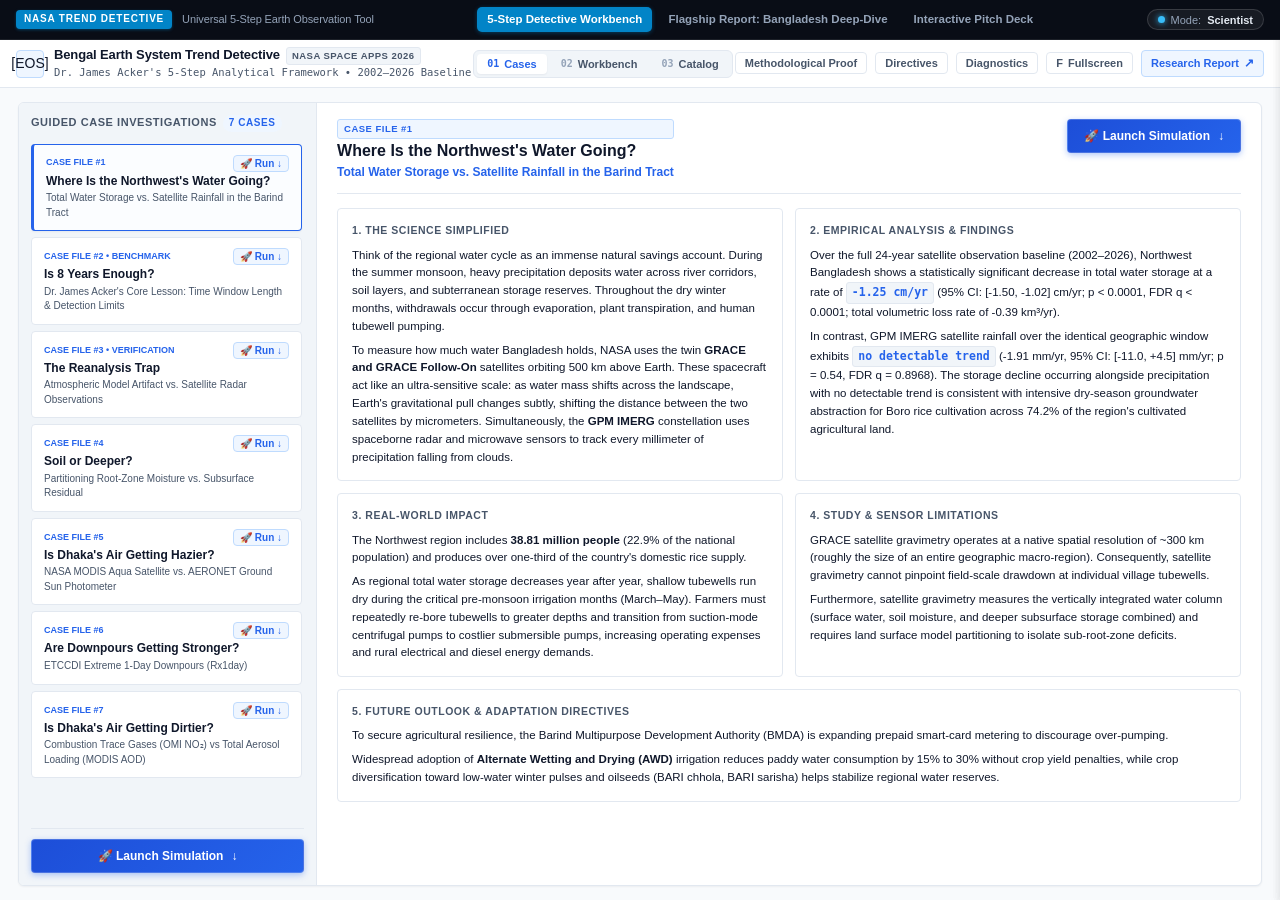
==== index.html @ 51c504e7 "feat(ui): smooth GSAP power3 scroll on Launch Simulation tap with tactile button feedback" ====
<!DOCTYPE html>
<html lang="en">
<head>
  <meta charset="UTF-8">
  <meta name="viewport" content="width=device-width, initial-scale=1.0">
  <title>Bengal Earth System Trend Detective — NASA Space Apps Challenge 2026</title>
  <meta name="description" content="Scientific desktop analytical deck and 5-step trend detection workbench analyzing 24 years of NASA Earth observations across Bangladesh.">

  <!-- Local Vendored Libraries (100% Offline Ready) -->
  <script src="assets/vendor/chart.umd.min.js"></script>
  <script src="assets/vendor/gsap.min.js"></script>
  <script src="assets/vendor/ScrollToPlugin.min.js"></script>

  <!-- Application Stylesheets -->
  <link rel="stylesheet" href="assets/css/top_nav.css">
  <link rel="stylesheet" href="assets/css/app.css">
</head>
<body class="workbench-page">

  <!-- Shared Universal Top Navigation -->
  <header class="top-nav">
    <div class="top-nav-brand">
      <span class="top-nav-badge" data-i18n="nav.brand">NASA TREND DETECTIVE</span>
      <span class="top-nav-title" data-i18n="nav.title">Universal 5-Step Earth Observation Tool</span>
    </div>
    <nav class="top-nav-links" id="main-top-nav">
      <a href="index.html" class="top-nav-link" data-page="index.html" data-i18n="nav.workbench">
        <svg width="14" height="14" viewBox="0 0 24 24" fill="none" stroke="currentColor" stroke-width="2" stroke-linecap="round" stroke-linejoin="round" aria-hidden="true"><circle cx="12" cy="12" r="10"></circle><polygon points="16.24 7.76 14.12 14.12 7.76 16.24 9.88 9.88 16.24 7.76"></polygon></svg>
        <span>5-Step Detective Workbench</span>
      </a>
      <a href="report.html" class="top-nav-link" data-page="report.html" data-i18n="nav.report">
        <svg width="14" height="14" viewBox="0 0 24 24" fill="none" stroke="currentColor" stroke-width="2" stroke-linecap="round" stroke-linejoin="round" aria-hidden="true"><path d="M14 2H6a2 2 0 0 0-2 2v16a2 2 0 0 0 2 2h12a2 2 0 0 0 2-2V8z"></path><polyline points="14 2 14 8 20 8"></polyline><line x1="16" y1="13" x2="8" y2="13"></line><line x1="16" y1="17" x2="8" y2="17"></line></svg>
        <span>Flagship Report: Bangladesh Deep-Dive</span>
      </a>
      <a href="demo.html" class="top-nav-link" data-page="demo.html" data-i18n="nav.demo">
        <svg width="14" height="14" viewBox="0 0 24 24" fill="none" stroke="currentColor" stroke-width="2" stroke-linecap="round" stroke-linejoin="round" aria-hidden="true"><rect x="2" y="3" width="20" height="14" rx="2" ry="2"></rect><line x1="8" y1="21" x2="16" y2="21"></line><line x1="12" y1="17" x2="12" y2="21"></line></svg>
        <span>Interactive Pitch Deck</span>
      </a>
    </nav>
    <div class="top-nav-controls">
      <div class="nav-toggle-group">
        <button class="nav-toggle-btn nav-mode-pill" id="nav-mode-toggle" title="Toggle Plain-Language Student / Scientific Diagnostics Mode">
          <span class="mode-status-dot"></span>
          <span class="mode-muted">Mode:</span>
          <strong id="nav-mode-label">Scientist</strong>
        </button>
      </div>
    </div>
  </header>

  <!-- Fixed Top Swiss Command Header (48px) -->
  <header class="swiss-header">
    <div class="brand-cell">
      <div class="brand-badge">[EOS]</div>
      <div class="brand-title-wrap">
        <div class="brand-title">
          Bengal Earth System Trend Detective
          <span class="hack-tag">NASA Space Apps 2026</span>
        </div>
        <div class="brand-sub">Dr. James Acker's 5-Step Analytical Framework • 2002–2026 Baseline</div>
      </div>
    </div>

    <!-- Navigation Deck Jump Pills -->
    <nav class="deck-nav-pills" id="deck-nav">
      <button class="deck-nav-btn active" data-target="sec-cases">
        <span class="num">01</span> Cases
      </button>
      <button class="deck-nav-btn" data-target="sec-workbench">
        <span class="num">02</span> Workbench
      </button>
      <button class="deck-nav-btn" data-target="sec-catalog">
        <span class="num">03</span> Catalog
      </button>
    </nav>

    <!-- Header Actions -->
    <div class="header-actions">
      <button class="header-btn" id="btn-header-evidence" title="Open Methodological Evidence & In-Depth Proof Drawer" data-i18n="btn.open_evidence">
        <svg width="13" height="13" viewBox="0 0 24 24" fill="none" stroke="currentColor" stroke-width="2" stroke-linecap="round" stroke-linejoin="round" aria-hidden="true"><path d="M12 22s8-4 8-10V5l-8-3-8 3v7c0 6 8 10 8 10z"></path><polyline points="9 12 11 14 15 10"></polyline></svg>
        <span>Methodological Proof</span>
      </button>
      <button class="header-btn" id="btn-header-directives" title="Open Stakeholder Action Directives Drawer" data-i18n="btn.open_directives">
        <svg width="13" height="13" viewBox="0 0 24 24" fill="none" stroke="currentColor" stroke-width="2" stroke-linecap="round" stroke-linejoin="round" aria-hidden="true"><path d="M16 4h2a2 2 0 0 1 2 2v14a2 2 0 0 1-2 2H6a2 2 0 0 1-2-2V6a2 2 0 0 1 2-2h2"></path><rect x="8" y="2" width="8" height="4" rx="1" ry="1"></rect><path d="M9 14l2 2 4-4"></path></svg>
        <span>Directives</span>
      </button>
      <button class="header-btn" id="btn-header-diagnostics" data-mode="scientist" title="Open Statistical Rigor Diagnostics Drawer" data-i18n="btn.open_diagnostics">
        <svg width="13" height="13" viewBox="0 0 24 24" fill="none" stroke="currentColor" stroke-width="2" stroke-linecap="round" stroke-linejoin="round" aria-hidden="true"><polyline points="22 12 18 12 15 21 9 3 6 12 2 12"></polyline></svg>
        <span>Diagnostics</span>
      </button>
      <button class="header-btn" id="btn-fullscreen-header" title="Toggle Simulation Fullscreen (Key: F)">
        <span class="mono-kbd">F</span>
        <span>Fullscreen</span>
      </button>
      <a href="report.html" class="header-btn report-btn" title="View comprehensive 24-year hydroclimatic research report">
        <span>Research Report</span>
        <span style="font-size:12px;">↗</span>
      </a>
    </div>
  </header>

  <!-- Deck Snap Viewport Container (100vh Sections) -->
  <main class="deck-container" id="deck-viewport">

    <!-- ====================================================================
         Section 01: Guided Case Investigations (100vh)
         ==================================================================== -->
    <section class="deck-section" id="sec-cases">
      <div class="dossier-explorer-shell">

        <!-- Left 26% Vertical Tab Rail -->
        <aside class="dossier-rail">
          <div class="dossier-rail-header">
            <span>Guided Case Investigations</span>
            <span class="badge-count" style="background:var(--accent-blue-wash);color:var(--accent-blue);padding:1px 6px;border-radius:10px;font-size:10px;">7 Cases</span>
          </div>

          <div id="dossier-tabs-list" style="display:flex;flex-direction:column;gap:6px;overflow-y:auto;flex:1;min-height:0;padding-right:2px;">
            <!-- Injected via cases.js / app.js -->
          </div>

          <div class="dossier-rail-action">
            <button class="load-workbench-btn" id="dossier-load-btn" title="Launch simulation in interactive workbench">
              <span>🚀 Launch Simulation</span>
              <span class="btn-arrow">&darr;</span>
            </button>
          </div>
        </aside>

        <!-- Right 74% Animated Swiss Bento Grid -->
        <div class="dossier-content-area" id="dossier-content-area">
          <div class="dossier-header-bar">
            <div>
              <div class="case-badge" id="dossier-badge">Case File #1</div>
              <h2 class="dossier-active-title" id="dossier-title">Where Is the Northwest's Water Going?</h2>
              <div class="dossier-active-tagline" id="dossier-tagline">Total Water Storage vs. Satellite Rainfall in the Barind Tract</div>
            </div>
            <div class="dossier-header-actions" style="display:flex;gap:8px;align-items:center;">
              <button class="load-workbench-btn" id="dossier-header-launch-btn" title="Launch simulation in interactive workbench">
                <span>🚀 Launch Simulation</span>
                <span class="btn-arrow">&darr;</span>
              </button>
            </div>
          </div>

          <div class="dossier-bento-grid" id="dossier-bento-grid">
            <!-- 1. Science Simplified -->
            <div class="bento-block" id="dossier-block-science">
              <div class="bento-block-title">1. The Science Simplified</div>
              <div class="bento-block-body" id="dossier-body-science"></div>
            </div>

            <!-- 2. Empirical Findings -->
            <div class="bento-block" id="dossier-block-findings">
              <div class="bento-block-title">2. Empirical Analysis &amp; Findings</div>
              <div class="bento-block-body" id="dossier-body-findings"></div>
            </div>

            <!-- 3. Real-World Impact -->
            <div class="bento-block" id="dossier-block-impact">
              <div class="bento-block-title">3. Real-World Impact</div>
              <div class="bento-block-body" id="dossier-body-impact"></div>
            </div>

            <!-- 4. Study Limitations -->
            <div class="bento-block" id="dossier-block-limitations">
              <div class="bento-block-title">4. Study &amp; Sensor Limitations</div>
              <div class="bento-block-body" id="dossier-body-limitations"></div>
            </div>

            <!-- 5. Future Predictions & Outlook (Full Width) -->
            <div class="bento-block bento-block-full" id="dossier-block-outlook">
              <div class="bento-block-title">5. Future Outlook &amp; Adaptation Directives</div>
              <div class="bento-block-body" id="dossier-body-outlook"></div>
            </div>
          </div>
        </div>

      </div>
    </section>

    <!-- ====================================================================
         Section 02: Interactive Simulation Workbench (100vh / Fullscreen)
         ==================================================================== -->
    <section class="deck-section" id="sec-workbench">
      <div class="workbench-shell" id="workbench-shell">

        <!-- Top Parameter Command Ribbon (Steps 1, 2, 3 + Fullscreen) -->
        <div class="command-ribbon">
          <!-- Step 1: Variable Selector Popover Trigger -->
          <div class="cmd-group">
            <span class="cmd-step-badge" title="Step 1: Select Variable">1</span>
            <button class="var-picker-btn" id="var-picker-btn" title="Click to choose Earth science variable">
              <span class="var-name" id="current-var-name">Loading...</span>
              <span class="var-spec-chip" id="current-var-chip">TWS</span>
              <span>▾</span>
            </button>
          </div>

          <div class="cmd-divider"></div>

          <!-- Step 2: Spatial Scale & Region -->
          <div class="cmd-group">
            <span class="cmd-step-badge" title="Step 2: Define Geographic Region">2</span>
            <div class="seg-control" id="spatial-toggle">
              <button class="seg-btn active" data-type="region">Macro-Regions</button>
              <button class="seg-btn" data-type="division">Divisions</button>
            </div>
            <select class="cmd-select" id="region-select"></select>
            <span id="regional-caveat-pill" style="display:none;" title="Coarse footprint or point observation note">[NOTE]</span>
          </div>

          <div class="cmd-divider"></div>

          <!-- Step 3: Temporal Window & Season -->
          <div class="cmd-group">
            <span class="cmd-step-badge" title="Step 3: Temporal Window">3</span>
            <div class="preset-pills" id="time-presets-container"></div>
            <select class="cmd-select" id="start-year-select" style="width:64px;"></select>
            <span style="color:var(--text-faint);">–</span>
            <select class="cmd-select" id="end-year-select" style="width:64px;"></select>
            <select class="cmd-select" id="season-select" style="width:105px;"></select>
          </div>

          <!-- Right Utility Group -->
          <div class="cmd-group" style="margin-left:auto;">
            <div class="active-mission-pill" id="active-mission-pill" style="display:none;" title="Click to review active investigation mission">
              <span class="pill-tag">[ACTIVE]</span> <span id="mission-pill-label">Case Active</span>
            </div>
            <button class="fullscreen-btn" id="workbench-fullscreen-btn" title="Toggle Workbench Fullscreen (Key: F)">
              <span class="fs-icon">[F]</span> Fullscreen
            </button>
          </div>
        </div>

        <!-- 28% / 72% Split Stage -->
        <div class="stage-split">

          <!-- Left 28%: Modern Geospatial Map Stage -->
          <div class="map-stage-col">
            <div class="map-toolbar">
              <div class="map-tool-pills">
                <button class="map-tool-btn active" id="map-toggle-choropleth" data-i18n="map.choropleth" title="Toggle live Theil-Sen trend slope coloring">Choropleth</button>
                <button class="map-tool-btn active" id="map-toggle-grid" data-i18n="map.grid" title="Toggle 1.0° / 0.25° satellite graticule">1° Grid</button>
                <button class="map-tool-btn active" id="map-toggle-station" data-i18n="map.station" title="Toggle Dhaka AERONET station beacon">Station</button>
              </div>
              <button class="map-tool-btn" id="map-reset-zoom" data-i18n="map.reset" title="Reset camera zoom and pan">&olarr; Reset</button>
            </div>

            <!-- Map Viewport with GSAP Camera Zoom/Pan -->
            <div class="map-viewport" id="map-viewport">
              <svg class="map-svg" id="svg-map" viewBox="0 0 600 730" preserveAspectRatio="xMidYMid meet">
                <defs>
                  <pattern id="sat-grid" width="60" height="60" patternUnits="userSpaceOnUse">
                    <path d="M 60 0 L 0 0 0 60" fill="none" stroke="#e2e8f0" stroke-width="0.8" stroke-dasharray="2,3"/>
                  </pattern>
                </defs>
                <rect width="600" height="730" fill="url(#sat-grid)" id="graticule-layer"/>
                <g id="svg-paths-group"></g>
                <g id="svg-stations-group">
                  <!-- Dhaka Station Radar Beacon (Lat 23.81°N, Lon 90.41°E -> X: 285.5, Y: 346.7) -->
                  <circle cx="285.5" cy="346.7" r="4.5" class="station-pulse"/>
                  <circle cx="285.5" cy="346.7" r="5" class="pulse-ring"/>
                </g>
              </svg>

              <!-- Floating Hover Telemetry HUD -->
              <div class="map-hud" id="map-hover-hud" style="display:none;">
                <div class="hud-region-name" id="hud-name">—</div>
                <div class="hud-row">
                  <span class="hud-label">Slope:</span>
                  <span class="hud-val" id="hud-slope">—</span>
                </div>
                <div class="hud-row">
                  <span class="hud-label">p-Value:</span>
                  <span class="hud-val" id="hud-p">—</span>
                </div>
                <div class="hud-row">
                  <span class="hud-label">Population:</span>
                  <span class="hud-val" id="hud-pop">—</span>
                </div>
                <div class="hud-row">
                  <span class="hud-label">Cropland:</span>
                  <span class="hud-val" id="hud-crop">—</span>
                </div>
              </div>
            </div>

            <!-- Bottom Diverging Choropleth Scale Bar -->
            <div class="choropleth-scale-bar" id="choropleth-legend">
              <div class="scale-gradient"></div>
              <div class="scale-ticks">
                <span>−1.5 cm/yr</span>
                <span>0.0</span>
                <span>+1.5 cm/yr</span>
              </div>
            </div>

            <!-- Regional Quick Selection Pills -->
            <div class="regional-quick-pills" id="quick-region-pills"></div>
          </div>

          <!-- Right 72%: Multi-Lens Chart & Telemetry Stage -->
          <div class="chart-stage-col">

            <!-- Lens Sub-Tabs & Layer Toggles Bar -->
            <div class="lens-bar">
              <div class="lens-tabs">
                <button class="lens-tab-btn active" id="lens-trend" data-i18n="lens.trend">
                  Trend &amp; 95% CI Fan
                </button>
                <button class="lens-tab-btn" id="lens-seasonal" data-i18n="lens.seasonal">
                  Seasonal Climatology Cycle
                </button>
                <button class="lens-tab-btn" id="lens-epochs" data-i18n="lens.epochs">
                  Multi-Epoch Comparison
                </button>
              </div>

              <!-- Secondary Overlay Comparator Trigger -->
              <div class="overlay-compare-wrap">
                <button class="btn-compare-series" id="btn-compare-series" data-i18n="lens.compare" title="Add secondary Earth science series to chart for cross-validation">
                  <span class="compare-plus">+</span> Compare Series
                </button>
                <div class="active-overlay-chip" id="active-overlay-chip" style="display:none;">
                  <span class="aoc-tag">OVERLAY:</span>
                  <span class="aoc-name" id="active-overlay-name"></span>
                  <button class="btn-clear-overlay" id="btn-clear-overlay" title="Remove overlay series">&times;</button>
                </div>
              </div>

              <div class="layer-toggles">
                <button class="layer-toggle-btn active" id="toggle-deseason" data-i18n="layer.deseason" title="Remove 12-month calendar climatology">Deseasonalized</button>
                <button class="layer-toggle-btn active" id="toggle-trendline" data-i18n="layer.trendline" title="Show Theil-Sen fit &amp; 95% duality slope envelope">Trend Line &amp; CI</button>
                <button class="layer-toggle-btn active" id="toggle-gap" data-i18n="layer.gap" title="Show shaded 2017–2018 GRACE to GRACE-FO bridge gap">11-Mo Gap</button>
                <button class="layer-toggle-btn active" id="toggle-floods" data-i18n="layer.floods" title="Show FFWC historical flood events (2004, 2007, 2017, 2020, 2022)">Historical Floods</button>
              </div>
            </div>

            <!-- Canvas Display Area -->
            <div class="chart-canvas-wrap">
              <canvas id="timeseries-canvas"></canvas>
            </div>

            <!-- Chart Timeline Brush Zoom Bar (Lens 1) -->
            <div class="chart-zoom-bar" id="chart-zoom-bar">
              <div class="czb-meta">
                <span class="czb-tag">[ZOOM VIEWPORT]</span>
                <span class="czb-readout" id="czb-readout">Full Time Range</span>
              </div>
              <div class="czb-track-container" id="czb-track-container">
                <div class="czb-track-bg"></div>
                <div class="czb-selection-window" id="czb-window">
                  <div class="czb-handle czb-handle-left" id="czb-handle-left" title="Drag to adjust start date">
                    <span class="czb-grip-line"></span>
                  </div>
                  <div class="czb-drag-pan" id="czb-drag-pan" title="Drag to pan timeline"></div>
                  <div class="czb-handle czb-handle-right" id="czb-handle-right" title="Drag to adjust end date">
                    <span class="czb-grip-line"></span>
                  </div>
                </div>
              </div>
              <div class="czb-actions">
                <button class="czb-btn-reset" id="czb-btn-reset" title="Reset to 100% full view">Reset Zoom</button>
              </div>
            </div>

            <!-- Bottom 5-Cell Swiss Telemetry Verdict Strip -->
            <div class="verdict-telemetry-bar">
              <!-- Scientist Mode Cell 1: Statistical Verdict -->
              <div class="telemetry-cell" data-mode="scientist">
                <span class="tel-label" data-i18n="tel.verdict_label">Statistical Verdict</span>
                <div class="tel-val" id="tel-verdict">
                  <span class="badge-null-trend">Evaluating...</span>
                </div>
                <span class="tel-sub" id="tel-verdict-sub" data-i18n="tel.verdict_sub">Standard standard threshold p &lt; 0.05</span>
                <a id="btn-verdict-report-link" class="verdict-report-link" href="report.html#subsurface-validation" title="Open full hydrogeological audit in Flagship Report" data-i18n="student.open_report">
                  Open Full Hydrogeological Proof &amp; Audit in Report &rarr;
                </a>
              </div>

              <!-- Student Mode Verdict Card (Plain Language) -->
              <div class="telemetry-cell student-verdict-cell" data-mode="student">
                <span class="tel-label" data-i18n="student.verdict_title">Trend Detective Plain Verdict</span>
                <div class="student-verdict-title" id="student-verdict-heading" data-i18n="student.evaluating_title">Evaluating Trend...</div>
                <div class="student-verdict-desc" id="student-verdict-sentence" data-i18n="student.evaluating_desc">Analyzing satellite observations...</div>
                <div style="margin-top: 8px; display: flex; align-items: center; justify-content: space-between; flex-wrap: wrap; gap: 8px;">
                  <span id="student-verdict-rate" style="font-weight: 700; font-size: 13px; color: var(--accent-blue);">—</span>
                  <a id="btn-student-report-link" class="verdict-report-link" href="report.html#subsurface-validation" title="Open full hydrogeological audit in Flagship Report" data-i18n="student.open_report">
                    Open Full Hydrogeological Proof &amp; Audit in Report &rarr;
                  </a>
                </div>
              </div>

              <!-- Scientist Mode Cell 2: Theil-Sen Slope -->
              <div class="telemetry-cell" data-mode="scientist">
                <span class="tel-label" data-i18n="tel.slope_label">Theil-Sen Slope</span>
                <span class="tel-val" id="tel-slope">—</span>
                <span class="tel-sub" id="tel-slope-vol" data-i18n="tel.slope_vol">Volumetric rate</span>
              </div>

              <!-- Scientist Mode Cell 3: 95% Confidence Bounds -->
              <div class="telemetry-cell" data-mode="scientist">
                <span class="tel-label" data-i18n="tel.ci_label">95% Confidence Bounds</span>
                <span class="tel-val" id="tel-ci" style="font-size:12.5px;">—</span>
                <span class="tel-sub" data-i18n="tel.ci_sub">Duality rank inversion</span>
              </div>

              <!-- Scientist Mode Cell 4: p-Value & FDR -->
              <div class="telemetry-cell" data-mode="scientist">
                <span class="tel-label" data-i18n="tel.p_label">p-Value &amp; FDR</span>
                <span class="tel-val" id="tel-p">—</span>
                <span class="tel-sub" id="tel-fdr" data-i18n="tel.p_sub">Benjamini-Hochberg</span>
              </div>

              <!-- Scientist Mode Cell 5: Sample & Power Limit -->
              <div class="telemetry-cell" data-mode="scientist">
                <span class="tel-label" data-i18n="tel.n_label">Sample &amp; Power Limit</span>
                <span class="tel-val" id="tel-n">—</span>
                <span class="tel-sub" id="tel-mds" data-i18n="tel.n_sub">80% detection threshold</span>
              </div>
            </div>

            <!-- Drawer Triggers Bar -->
            <div class="drawer-trigger-bar">
              <button class="drawer-btn" id="btn-open-diagnostics" data-mode="scientist" data-i18n="btn.open_diagnostics">
                Statistical Rigor Diagnostics &amp; Detection Power Drawer
              </button>
              <button class="drawer-btn" id="btn-open-directives" data-i18n="btn.open_directives">
                Regional Stakeholder Action Directives Drawer
              </button>
              <button class="drawer-btn" id="btn-open-evidence" data-i18n="btn.open_evidence" style="border-color: var(--accent-blue); color: var(--accent-blue); font-weight: 700;">
                🔍 View Methodological Proof
              </button>
              <a class="drawer-btn report-jump-btn" id="btn-trigger-report-link" data-i18n="btn.open_report_link" href="report.html#subsurface-validation" style="display:inline-flex; align-items:center; text-decoration:none; color:var(--accent-blue); font-weight:600;">
                Open Full Hydrogeological Proof &amp; Audit in Report &rarr;
              </a>
            </div>

          </div>

        </div>

      </div>
    </section>

    <!-- ====================================================================
         Section 03: NASA Sensor Telemetry Catalog (100vh)
         ==================================================================== -->
    <section class="deck-section" id="sec-catalog">
      <div class="catalog-shell">
        <div class="catalog-headline-bar">
          <div>
            <h2 class="catalog-title">NASA Earth Observations &amp; Models Specification Matrix</h2>
            <p style="color:var(--text-muted);font-size:11px;margin-top:2px;">
              Authenticated satellite missions, land surface reanalyses, and in situ calibration baselines utilized across Bangladesh.
            </p>
          </div>
        </div>

        <table class="catalog-matrix-table">
          <thead>
            <tr>
              <th>Variable</th>
              <th>Mission / Sensor</th>
              <th>Spatial Footprint</th>
              <th>Native Units</th>
              <th>Temporal Span</th>
              <th>Scientific Limitation / Detection Boundary</th>
            </tr>
          </thead>
          <tbody>
            <tr>
              <td><strong>Total Water Storage Anomaly (TWS)</strong></td>
              <td>CSR GRACE / GRACE-FO RL06.3 Mascons</td>
              <td>~300 km regional mascon</td>
              <td>cm (equivalent water)</td>
              <td>2002-04 to 2026-07</td>
              <td>Coarse resolution; division boundaries share footprint. 11-mo observation gap (2017–2018).</td>
            </tr>
            <tr>
              <td><strong>Satellite Precipitation</strong></td>
              <td>GPM IMERG V07B Final Run</td>
              <td>0.1° (~10 km) gridded</td>
              <td>mm/month</td>
              <td>2002-01 to 2025-09</td>
              <td>Rain gauge density varies; extreme convective cloud saturation in mountain fronts.</td>
            </tr>
            <tr>
              <td><strong>Reanalysis Precipitation</strong></td>
              <td>NASA POWER MERRA-2 PRECTOTCORR</td>
              <td>0.5° × 0.625° reanalysis</td>
              <td>mm/month</td>
              <td>2002-01 to 2026-07</td>
              <td>[AUDIT] 2015 observing system step artifact (audited in Case File #3).</td>
            </tr>
            <tr>
              <td><strong>Root-Zone Soil Moisture</strong></td>
              <td>GLDAS Noah 2.1 &amp; VIC 2.1</td>
              <td>0.25° (~25 km) model</td>
              <td>cm (0–2.0 m column)</td>
              <td>2002-04 to 2026-07</td>
              <td>Simulates 0–2 m only; excludes storage below the root zone.</td>
            </tr>
            <tr>
              <td><strong>Subsurface Residual</strong></td>
              <td>CSR GRACE − GLDAS Noah/VIC ΔSMS</td>
              <td>Macro-regional aggregate</td>
              <td>cm (equivalent water)</td>
              <td>2002-04 to 2026-07</td>
              <td>Strictly labeled 'unpartitioned residual (groundwater + surface water + biomass + model error)'.</td>
            </tr>
            <tr>
              <td><strong>Aerosol Optical Depth (MODIS Aqua)</strong></td>
              <td>MODIS Aqua Level 3 (MYD08_M3 v6.1 via NASA Harmony)</td>
              <td>1° (~110 km) gridded</td>
              <td>Dimensionless (550 nm)</td>
              <td>2002-07 to 2026-07</td>
              <td>289 monthly granules. Satellite pass ~13:30 local solar time. Passive optical retrieval.</td>
            </tr>
            <tr>
              <td><strong>Aerosol Optical Depth (AERONET)</strong></td>
              <td>NASA AERONET Ground Sun Photometer</td>
              <td>Point (Dhaka University)</td>
              <td>Dimensionless (550 nm)</td>
              <td>2012-06 to 2024-07</td>
              <td>Level 1.5 cloud-cleared point measurement; urban center exposure.</td>
            </tr>
            <tr>
              <td><strong>Extreme 1-Day Downpours (Rx1day)</strong></td>
              <td>GPM IMERG Daily Precipitation Derivative</td>
              <td>Macro-regional aggregate</td>
              <td>mm/day</td>
              <td>2003 to 2024 (annual)</td>
              <td>ETCCDI climate extreme index measuring single wettest day per calendar year.</td>
            </tr>
            <tr>
              <td><strong>Near-Surface Air Temperature (AIRS)</strong></td>
              <td>NASA Aqua AIRS Level 3 (AIRS3STM v7.0 SurfAirTemp_A)</td>
              <td>1.0° (~111 km) gridded</td>
              <td>°C (converted from K)</td>
              <td>2002-09 to 2026-07</td>
              <td>Coarse 1° grid (regions contain 1–3 cells; divisions disabled). Cloud-cleared daytime sampling (~1:30 PM).</td>
            </tr>
            <tr>
              <td><strong>Total Column Water Vapor (AIRS)</strong></td>
              <td>NASA Aqua AIRS Level 3 (AIRS3STM v7.0 TotH2OVap_A)</td>
              <td>1.0° (~111 km) gridded</td>
              <td>kg/m² (mm precipitable water)</td>
              <td>2002-09 to 2026-07</td>
              <td>Coarse 1° grid (divisions disabled). Clear-sky bias in deep convective monsoon systems.</td>
            </tr>
            <tr>
              <td><strong>Tropospheric NO₂ Column (OMI)</strong></td>
              <td>NASA Aura OMI Level 3 (OMNO2d v004 Cloud-Screened)</td>
              <td>0.25° (~25 km) gridded</td>
              <td>10¹⁵ molec/cm²</td>
              <td>2004-10 to 2026-07</td>
              <td>High urban sensitivity (traffic, brick kilns, thermal inversion trapping). OMI row anomaly mitigated by quality flags.</td>
            </tr>
          </tbody>
        </table>

        <div class="catalog-footer-credits">
          <div>
            <strong>NASA Space Apps Challenge 2026</strong> • “Be an Earth Systems Trend Detective!” • Team Tenstral
          </div>
          <div>
            100% Client-Side Pure JS Statistical Engine • Zero Server Dependency • Fully Offline Capable
          </div>
        </div>
      </div>
    </section>

  </main>

  <!-- ======================================================================
       Step 1 Variable Selection Popover Dropdown
       ====================================================================== -->
  <div class="var-popover-backdrop" id="var-popover-backdrop"></div>
  <div class="var-popover" id="var-popover">
    <div class="var-popover-header">
      <span>Select Earth Science Variable (Step 1)</span>
      <button class="drawer-close-btn" id="var-popover-close">&times;</button>
    </div>
    <div class="var-popover-grid" id="var-popover-grid">
      <!-- Populated dynamically via app.js -->
    </div>
  </div>

  <!-- ======================================================================
       Secondary Variable Overlay Comparison Modal (Dual-Axis)
       ====================================================================== -->
  <div class="var-popover-backdrop" id="overlay-popover-backdrop"></div>
  <div class="var-popover" id="overlay-compare-modal">
    <div class="var-popover-header">
      <span>Compare Secondary Variable (Dual-Axis Overlay)</span>
      <button class="drawer-close-btn" id="overlay-modal-close">&times;</button>
    </div>
    <div class="var-popover-grid" id="overlay-modal-grid">
      <!-- Populated dynamically via app.js -->
    </div>
  </div>

  <!-- ======================================================================
       Slide-Over Drawer: Statistical Rigor & Power Diagnostics
       ====================================================================== -->
  <div class="drawer-backdrop" id="diagnostics-backdrop"></div>
  <aside class="slide-drawer" id="drawer-diagnostics" data-mode="scientist">
    <div class="drawer-header">
      <div class="drawer-title" data-i18n="diag.title">Statistical Rigor &amp; Detection Power</div>
      <button class="drawer-close-btn" id="close-diagnostics">&times;</button>
    </div>
    <div class="drawer-body">
      <p style="color:var(--text-muted);font-size:11px;margin-bottom:12px;" data-i18n="diag.subtitle">
        Mathematical diagnostics verifying statistical independence, Hurwicz small-sample autocorrelation correction, and duality confidence intervals.
      </p>

      <div class="drawer-section-title" data-mode="scientist" data-i18n="diag.sec_stats">Mann-Kendall Test Statistics</div>
      <div class="diagnostics-grid" id="diag-stats-grid" data-mode="scientist"></div>

      <div class="drawer-section-title" data-mode="scientist" data-i18n="diag.sec_window">Dr. James Acker's Window Length Lesson</div>
      <p id="diag-window-lesson" data-mode="scientist" style="background:var(--bg-subtle);padding:10px;border-radius:4px;border:1px solid var(--border-grid);margin-bottom:12px;"></p>

      <div class="drawer-section-title" data-mode="scientist" data-i18n="diag.sec_sensor">Sensor &amp; Mission Break Safeguards</div>
      <p id="diag-sensor-safeguard" data-mode="scientist" style="font-size:11px;color:var(--text-muted);"></p>
    </div>
  </aside>

  <!-- ======================================================================
       Slide-Over Drawer: Regional Stakeholder Directives
       ====================================================================== -->
  <div class="drawer-backdrop" id="directives-backdrop"></div>
  <aside class="slide-drawer" id="drawer-directives">
    <div class="drawer-header">
      <div class="drawer-title" data-i18n="directives.title">Regional Stakeholder Action Directives</div>
      <button class="drawer-close-btn" id="close-directives">&times;</button>
    </div>
    <div class="drawer-body">
      <p style="color:var(--text-muted);font-size:11px;margin-bottom:12px;" data-i18n="directives.subtitle">
        Actionable policy, agricultural, and citizen directives translated directly from 24-year satellite trend detection for <strong id="directives-region-name">Northwest Bangladesh</strong>:
      </p>

      <div id="directives-items-container"></div>
    </div>
  </aside>

  <!-- ======================================================================
       Slide-Over Drawer: Methodological Evidence & In-Depth Audit
       ====================================================================== -->
  <div class="drawer-backdrop" id="evidence-backdrop"></div>
  <aside class="slide-drawer" id="evidenceDrawer" style="width: min(760px, 94vw); max-width: 760px;">
    <div class="drawer-header" style="justify-content: space-between;">
      <div>
        <div class="drawer-title" data-i18n="evidence.title">Methodological Proof &amp; In-Depth Audit</div>
        <div style="font-size: 11px; color: var(--text-muted);" data-i18n="evidence.subtitle">Verified analytical evidence extracted from Dossier #01</div>
      </div>
      <div style="display: flex; align-items: center; gap: 12px;">
        <a id="evidence-open-report-link" href="report.html#subsurface-validation" target="_blank" data-i18n="evidence.open_report" style="font-size: 11.5px; font-weight: 700; color: var(--accent-blue); text-decoration: none;">
          Open in full report &rarr;
        </a>
        <button class="drawer-close-btn" id="close-evidence">&times;</button>
      </div>
    </div>
    <div class="evidence-nav-tabs">
      <button class="evidence-tab-btn active" data-frag="threeway" data-i18n="evidence.tab_threeway">3-Way Transition</button>
      <button class="evidence-tab-btn" data-frag="gldas" data-i18n="evidence.tab_gldas">GLDAS Partition</button>
      <button class="evidence-tab-btn" data-frag="pairwise-differences" data-i18n="evidence.tab_pairwise">Pairwise Differences</button>
      <button class="evidence-tab-btn" data-frag="stakeholder-actions" data-i18n="evidence.tab_directives">Stakeholder Directives</button>
      <button class="evidence-tab-btn" data-frag="limitations" data-i18n="evidence.tab_limitations">Limitations</button>
    </div>
    <div class="drawer-body" id="evidence-body" style="padding-top: 10px;">
      <div id="evidence-content" class="evidence-content-container"></div>
    </div>
  </aside>

  <!-- ======================================================================
       Variable Specification Modal (ⓘ Details)
       ====================================================================== -->
  <div class="modal-overlay" id="modal-overlay">
    <div class="modal-content">
      <button class="modal-close-btn" id="modal-close-btn">&times;</button>
      <h3 class="modal-title" id="modal-title" style="font-size:14px;font-weight:700;"></h3>
      <div class="modal-meta" id="modal-meta" style="color:var(--text-muted);font-size:11px;margin:4px 0 10px 0;"></div>
      <div class="modal-body" style="font-size:11.5px;line-height:1.5;">
        <p id="modal-def" style="margin-bottom:10px;"></p>
        <div style="background:var(--bg-subtle);padding:10px;border-radius:4px;border:1px solid var(--border-grid);">
          <strong style="font-size:10.5px;text-transform:uppercase;color:var(--text-muted);">Scientific Caveats &amp; Detection Limits:</strong>
          <p id="modal-caveats" style="color:var(--text-muted);margin-top:4px;"></p>
        </div>
      </div>
    </div>
  </div>

  <!-- Application Script Modules -->
  <script src="assets/url_state.js"></script>
  <script src="assets/i18n.js"></script>
  <script id="dashboard-data">
    const DASHBOARD_DATA = {
  "svg_paths": {
    "Barishal": "M 240.1,555.7 L 241.4,550.4 L 237.1,536.9 L 242.8,523.7 L 238.9,517.7 L 244.6,513.3 L 240.3,508.4 L 245.0,507.5 L 249.5,501.5 L 250.5,496.7 L 245.2,495.2 L 246.0,490.9 L 241.3,488.2 L 242.5,484.5 L 237.7,484.2 L 245.3,479.7 L 243.1,475.1 L 244.5,470.9 L 248.6,468.4 L 247.5,463.9 L 249.3,465.1 L 257.6,463.6 L 259.8,455.6 L 262.4,455.8 L 262.8,451.1 L 266.0,449.9 L 267.4,446.8 L 269.8,446.8 L 272.8,441.2 L 276.4,439.4 L 283.5,439.7 L 285.7,443.1 L 284.8,449.8 L 289.5,451.2 L 296.2,449.8 L 297.4,446.7 L 295.6,441.2 L 297.5,440.6 L 309.1,442.8 L 308.3,446.7 L 317.7,446.6 L 316.9,439.6 L 326.2,439.2 L 331.4,445.5 L 330.2,451.6 L 335.2,458.1 L 339.0,452.9 L 341.1,455.2 L 340.8,468.1 L 343.6,475.8 L 348.2,480.4 L 348.2,484.8 L 350.7,488.4 L 350.2,494.0 L 352.2,496.6 L 352.6,502.8 L 354.1,506.1 L 353.3,504.2 L 367.2,497.4 L 385.8,527.6 L 385.4,539.8 L 372.8,559.3 L 370.4,558.1 L 369.1,562.5 L 367.5,561.2 L 367.8,556.1 L 363.4,558.1 L 370.8,552.4 L 372.3,548.7 L 365.7,533.3 L 362.9,532.5 L 357.1,560.9 L 350.3,564.0 L 345.9,569.2 L 346.7,567.5 L 342.4,576.4 L 354.5,576.9 L 362.9,567.9 L 366.0,572.8 L 361.2,582.6 L 358.8,585.1 L 351.4,586.2 L 346.7,585.4 L 346.8,582.0 L 346.2,584.5 L 343.7,579.8 L 332.8,581.6 L 317.0,592.7 L 308.5,587.1 L 298.2,587.7 L 291.8,584.2 L 283.3,592.0 L 278.6,593.1 L 271.7,591.6 L 258.4,582.5 L 256.4,574.5 L 249.8,575.0 L 247.2,571.7 L 247.4,573.5 L 237.3,567.1 L 234.6,562.0 L 240.1,555.7 Z",
    "Chattogram": "M 436.5,495.5 L 441.5,494.9 L 443.8,496.6 L 453.6,509.1 L 455.9,514.6 L 454.0,520.2 L 447.9,521.7 L 444.3,520.2 L 436.6,505.3 L 436.5,495.5 Z M 385.2,499.8 L 362.1,485.5 L 376.2,479.6 L 379.2,475.9 L 358.0,464.1 L 354.8,471.3 L 343.6,475.4 L 340.8,468.1 L 341.1,455.2 L 339.0,452.9 L 335.2,458.1 L 330.2,451.6 L 331.4,445.5 L 322.5,438.1 L 332.9,421.8 L 331.4,420.1 L 332.4,415.6 L 323.9,407.3 L 324.1,400.3 L 329.1,393.0 L 329.0,387.6 L 332.1,387.3 L 333.7,389.3 L 337.2,386.6 L 341.0,388.2 L 346.8,388.8 L 342.4,388.4 L 345.8,386.4 L 343.1,380.2 L 337.9,377.9 L 337.8,373.2 L 335.7,372.5 L 337.0,366.0 L 348.5,367.2 L 349.9,363.2 L 347.6,357.4 L 353.2,350.2 L 352.9,343.3 L 361.6,343.2 L 364.9,341.2 L 370.6,343.6 L 372.8,340.8 L 377.0,332.2 L 380.6,330.0 L 378.6,326.0 L 379.8,324.0 L 390.2,315.9 L 381.1,308.2 L 381.9,306.7 L 387.8,301.2 L 392.3,300.4 L 393.8,297.4 L 400.1,297.2 L 405.1,294.5 L 405.6,295.5 L 408.6,298.3 L 415.6,297.6 L 417.5,299.5 L 419.2,296.1 L 422.2,294.2 L 425.0,296.4 L 422.9,304.5 L 419.0,296.5 L 418.8,299.2 L 419.2,296.9 L 421.0,300.8 L 418.6,301.8 L 418.7,300.2 L 417.9,310.9 L 420.7,312.7 L 420.0,319.0 L 422.9,323.1 L 417.1,324.8 L 422.3,323.9 L 420.7,326.0 L 421.2,330.0 L 417.1,331.3 L 418.2,336.0 L 414.7,335.6 L 411.9,339.0 L 415.4,346.3 L 412.8,349.5 L 411.9,356.7 L 399.0,356.8 L 409.3,364.9 L 406.8,367.7 L 410.0,370.4 L 410.1,375.6 L 406.8,383.9 L 410.2,381.0 L 410.2,381.6 L 408.6,384.6 L 404.6,384.6 L 396.9,397.2 L 399.1,404.9 L 409.4,404.9 L 409.6,403.6 L 421.0,405.1 L 425.0,417.2 L 435.4,415.2 L 435.2,413.1 L 437.1,415.7 L 441.0,416.1 L 447.8,425.3 L 444.6,431.6 L 427.5,433.7 L 436.9,440.0 L 440.6,444.8 L 446.0,446.1 L 447.9,450.6 L 454.1,453.8 L 461.8,447.6 L 467.0,450.2 L 477.9,446.8 L 480.9,442.2 L 479.8,439.9 L 484.0,437.3 L 485.7,426.3 L 483.9,425.5 L 482.2,416.1 L 480.2,414.0 L 480.5,410.2 L 489.9,402.7 L 490.9,398.6 L 497.8,394.3 L 503.0,393.5 L 502.5,391.1 L 505.4,391.1 L 505.3,389.6 L 508.7,390.5 L 505.1,384.0 L 502.2,364.8 L 505.1,358.8 L 507.8,358.9 L 511.9,368.0 L 520.1,369.2 L 525.4,380.3 L 528.1,395.5 L 516.8,403.3 L 526.6,409.0 L 527.7,422.8 L 538.9,448.2 L 544.9,444.2 L 551.5,436.3 L 550.3,434.8 L 552.2,432.9 L 560.4,439.9 L 559.5,452.8 L 563.8,454.9 L 567.9,462.5 L 571.8,464.3 L 568.6,469.3 L 570.9,472.3 L 570.7,480.1 L 574.7,478.2 L 576.4,479.7 L 577.7,488.1 L 579.4,489.2 L 577.0,490.2 L 579.0,494.5 L 577.6,497.3 L 579.5,497.2 L 579.2,504.3 L 582.5,507.2 L 580.3,508.5 L 580.8,514.9 L 583.2,517.8 L 584.0,528.4 L 587.3,533.2 L 585.2,534.9 L 588.6,551.8 L 586.0,558.7 L 588.9,569.6 L 587.7,572.9 L 591.6,583.6 L 591.3,585.1 L 586.3,585.6 L 590.0,589.7 L 588.4,590.7 L 587.5,610.3 L 590.3,632.0 L 597.5,655.0 L 586.8,660.1 L 582.1,644.5 L 566.7,645.3 L 565.3,638.3 L 559.3,631.5 L 554.5,633.0 L 552.6,638.8 L 549.2,638.3 L 545.9,640.4 L 543.3,642.4 L 543.7,645.7 L 535.9,650.9 L 538.7,658.4 L 535.0,667.1 L 537.7,674.4 L 544.5,682.0 L 542.7,686.4 L 544.7,697.9 L 549.2,703.5 L 555.5,720.8 L 550.2,717.4 L 539.2,700.0 L 534.3,688.2 L 516.5,667.2 L 516.8,654.9 L 510.6,641.8 L 518.9,632.5 L 516.3,626.8 L 503.9,629.3 L 500.1,632.7 L 491.0,625.9 L 490.7,614.3 L 492.8,613.2 L 492.0,604.1 L 488.9,602.0 L 491.7,589.4 L 490.5,583.6 L 493.3,578.3 L 497.1,576.8 L 491.9,554.5 L 493.3,550.2 L 499.0,547.8 L 485.6,532.0 L 492.5,520.2 L 478.5,524.2 L 475.6,513.0 L 471.1,506.4 L 457.7,494.1 L 454.2,488.6 L 444.6,482.5 L 439.3,474.4 L 433.2,492.6 L 422.4,492.9 L 404.4,484.2 L 403.2,486.5 L 399.9,481.1 L 394.0,480.1 L 385.1,481.6 L 385.1,486.5 L 381.9,490.4 L 385.2,499.8 Z",
    "Dhaka": "M 190.3,389.3 L 191.5,384.8 L 196.3,382.7 L 187.7,375.3 L 189.0,371.7 L 183.8,370.1 L 183.6,367.7 L 180.2,365.1 L 175.6,367.2 L 172.2,366.4 L 165.7,358.5 L 168.9,354.9 L 167.4,353.7 L 169.8,353.4 L 174.2,337.4 L 193.3,348.5 L 212.6,349.7 L 221.2,346.5 L 217.5,341.5 L 216.6,342.7 L 217.3,339.3 L 215.0,333.9 L 216.2,328.2 L 219.8,325.0 L 227.9,322.3 L 233.0,316.3 L 232.4,309.7 L 227.2,306.5 L 229.5,305.8 L 227.6,298.0 L 228.5,293.2 L 223.6,284.0 L 225.4,281.1 L 222.5,269.6 L 224.4,266.2 L 221.4,263.9 L 225.9,261.3 L 226.4,258.3 L 231.2,258.1 L 233.2,253.0 L 236.6,251.6 L 235.3,248.6 L 238.6,248.1 L 239.8,244.5 L 242.5,244.2 L 240.0,240.9 L 240.0,236.9 L 243.5,237.8 L 247.1,235.0 L 253.0,238.9 L 258.4,233.2 L 265.3,231.5 L 267.8,235.1 L 266.9,237.4 L 272.3,237.8 L 274.2,249.9 L 271.2,254.4 L 274.6,257.1 L 277.6,264.0 L 279.2,263.4 L 286.4,268.4 L 282.1,271.2 L 284.6,275.8 L 287.1,276.4 L 284.5,284.5 L 288.7,291.3 L 292.5,293.0 L 301.2,290.3 L 301.6,292.6 L 306.7,292.4 L 310.0,289.1 L 309.8,286.6 L 313.0,285.5 L 322.9,289.9 L 321.8,291.8 L 328.8,296.9 L 334.7,294.1 L 338.2,295.4 L 338.4,294.0 L 334.2,285.6 L 337.8,276.3 L 329.2,271.1 L 328.6,268.3 L 330.4,266.5 L 341.9,270.1 L 342.4,265.9 L 345.1,264.0 L 347.5,269.6 L 350.1,265.0 L 356.6,265.2 L 360.0,255.5 L 371.1,254.7 L 373.8,252.1 L 375.3,253.8 L 385.3,253.7 L 386.9,250.4 L 387.9,252.7 L 392.3,251.7 L 396.4,254.0 L 399.4,252.8 L 399.6,248.9 L 407.5,249.4 L 405.8,252.0 L 408.5,252.9 L 409.3,256.8 L 412.8,257.8 L 410.2,263.3 L 402.1,268.7 L 407.4,268.3 L 406.5,269.6 L 408.0,270.2 L 411.8,268.2 L 413.9,274.9 L 410.7,274.3 L 410.3,277.9 L 413.3,277.4 L 415.6,280.7 L 410.1,283.0 L 413.3,287.8 L 405.5,287.8 L 403.2,292.4 L 408.0,291.1 L 407.6,292.8 L 400.1,297.2 L 393.8,297.4 L 392.3,300.4 L 388.4,300.8 L 381.9,306.7 L 381.1,308.2 L 388.6,313.3 L 389.4,317.3 L 379.8,324.0 L 378.6,326.0 L 380.6,330.0 L 377.0,332.2 L 372.8,340.8 L 370.6,343.6 L 364.9,341.2 L 361.6,343.2 L 353.2,343.2 L 353.2,350.2 L 347.6,357.4 L 349.9,363.2 L 348.5,367.2 L 337.0,366.0 L 335.7,372.5 L 338.7,372.5 L 340.4,375.4 L 337.9,377.9 L 343.1,380.2 L 346.0,386.2 L 342.4,388.4 L 337.2,386.6 L 329.0,387.6 L 329.1,393.0 L 324.1,401.7 L 330.7,406.9 L 323.6,406.6 L 328.4,407.2 L 325.0,408.4 L 332.4,415.6 L 331.1,419.4 L 332.9,421.8 L 323.5,436.3 L 326.0,435.2 L 322.0,437.6 L 325.3,440.4 L 323.4,439.0 L 316.9,439.6 L 318.9,441.7 L 316.2,444.6 L 318.0,443.3 L 317.7,446.6 L 307.4,446.7 L 309.1,442.8 L 297.5,440.6 L 295.6,441.2 L 297.4,446.7 L 296.2,449.8 L 285.9,451.7 L 285.5,442.1 L 282.6,439.1 L 281.0,441.1 L 276.4,439.4 L 272.8,441.2 L 271.5,446.9 L 267.4,446.8 L 266.0,449.9 L 262.8,451.1 L 262.6,455.8 L 259.8,455.6 L 256.9,463.6 L 249.6,465.3 L 245.3,464.0 L 245.0,462.0 L 236.6,461.2 L 238.2,459.4 L 229.9,454.7 L 229.4,448.1 L 224.8,446.5 L 223.0,441.7 L 220.7,441.0 L 221.7,438.9 L 214.0,433.6 L 214.3,431.5 L 217.6,433.9 L 222.1,431.8 L 221.1,427.2 L 225.2,425.7 L 221.3,425.0 L 215.9,427.9 L 214.3,425.4 L 215.4,420.5 L 212.6,417.8 L 208.5,418.9 L 209.0,415.9 L 213.1,413.9 L 207.5,412.5 L 204.8,408.7 L 193.3,408.2 L 194.9,401.8 L 192.2,397.7 L 193.4,394.5 L 190.3,394.1 L 192.4,389.8 L 190.3,389.3 Z",
    "Khulna": "M 237.4,534.6 L 241.4,550.4 L 239.8,556.6 L 234.6,562.0 L 237.0,565.2 L 239.5,579.4 L 237.6,583.5 L 238.3,591.2 L 235.1,591.5 L 233.7,586.8 L 227.0,588.7 L 222.7,587.7 L 216.3,590.5 L 216.9,596.0 L 215.3,597.2 L 211.8,598.4 L 204.6,596.8 L 205.0,602.6 L 202.9,603.2 L 198.6,601.8 L 191.9,588.4 L 180.2,602.0 L 174.7,600.6 L 171.8,604.9 L 168.6,603.2 L 163.1,608.7 L 158.1,610.5 L 154.2,610.0 L 156.8,603.3 L 151.8,593.3 L 143.1,602.6 L 133.4,594.3 L 135.4,586.3 L 131.9,578.8 L 138.6,577.1 L 140.0,571.0 L 133.8,556.8 L 137.5,553.0 L 136.3,547.6 L 137.7,545.4 L 127.1,534.0 L 126.5,521.3 L 124.3,519.1 L 127.7,516.2 L 127.8,512.1 L 125.2,509.8 L 122.6,501.9 L 119.8,500.6 L 118.4,489.2 L 120.4,488.5 L 116.3,476.9 L 123.0,469.0 L 118.5,463.1 L 114.2,461.3 L 115.1,458.9 L 109.6,454.4 L 110.0,448.7 L 107.9,446.3 L 112.0,447.1 L 111.5,439.6 L 109.9,438.2 L 112.5,438.2 L 110.9,435.3 L 114.4,434.8 L 118.9,424.1 L 112.5,419.8 L 106.6,419.6 L 101.7,422.0 L 91.8,416.8 L 92.5,414.7 L 89.2,413.2 L 88.9,411.0 L 93.8,407.0 L 93.3,403.7 L 95.9,398.8 L 94.8,388.7 L 84.2,381.1 L 81.5,375.0 L 74.0,374.6 L 75.6,370.9 L 71.3,369.0 L 72.1,361.3 L 75.4,356.8 L 81.7,362.4 L 91.6,364.1 L 99.3,362.8 L 100.7,354.8 L 103.8,355.9 L 108.4,347.0 L 115.2,346.0 L 117.9,349.2 L 127.5,350.3 L 130.9,344.5 L 138.7,338.3 L 139.3,331.5 L 149.4,332.5 L 150.3,328.1 L 155.3,328.0 L 157.9,329.9 L 161.0,339.8 L 163.3,338.0 L 167.4,341.7 L 173.7,340.8 L 167.4,360.6 L 172.2,366.4 L 173.7,366.4 L 174.4,366.8 L 175.9,367.1 L 180.2,365.1 L 183.6,367.7 L 183.8,370.1 L 189.0,371.7 L 187.7,375.3 L 196.3,382.7 L 191.5,384.8 L 190.8,390.0 L 181.2,391.1 L 192.4,389.8 L 190.3,394.1 L 193.4,394.5 L 192.2,397.7 L 194.9,401.8 L 193.3,408.2 L 204.8,408.7 L 207.5,412.5 L 212.6,413.4 L 210.3,414.7 L 215.4,420.5 L 214.4,425.4 L 224.6,425.2 L 225.0,426.4 L 219.6,426.8 L 225.0,426.4 L 221.1,427.2 L 222.1,431.8 L 215.2,435.0 L 221.7,438.9 L 220.7,441.0 L 223.0,441.7 L 224.8,446.5 L 229.4,448.1 L 230.2,453.8 L 238.2,459.4 L 237.3,461.2 L 245.0,462.0 L 245.3,464.0 L 247.6,464.1 L 248.6,465.6 L 248.3,468.6 L 244.7,470.7 L 247.4,473.6 L 247.3,486.3 L 243.7,489.3 L 246.0,490.9 L 245.2,495.2 L 250.5,496.7 L 245.5,506.8 L 251.4,507.9 L 248.8,509.2 L 246.8,514.3 L 243.3,514.4 L 238.5,518.4 L 242.8,523.7 L 237.4,534.6 Z M 128.5,312.3 L 135.7,328.2 L 127.1,328.1 L 117.8,324.0 L 115.9,320.8 L 118.0,317.9 L 117.4,312.0 L 120.0,310.6 L 128.5,312.3 Z",
    "Mymensingh": "M 313.1,285.5 L 309.8,286.6 L 310.0,289.1 L 306.7,292.4 L 301.6,292.6 L 301.2,290.3 L 292.4,293.0 L 288.7,291.3 L 284.5,284.5 L 287.1,276.4 L 284.6,275.8 L 282.1,271.2 L 286.4,268.4 L 279.2,263.4 L 277.6,264.0 L 274.6,257.1 L 271.2,254.4 L 274.2,249.9 L 272.3,237.8 L 266.9,237.4 L 267.8,235.1 L 265.0,231.3 L 258.4,233.2 L 253.0,238.9 L 247.1,235.0 L 243.5,237.8 L 240.0,236.9 L 240.0,240.9 L 242.5,244.2 L 239.8,244.5 L 238.6,248.1 L 235.3,248.6 L 236.6,251.6 L 233.2,253.0 L 231.2,258.1 L 227.7,256.5 L 225.3,252.4 L 227.9,250.9 L 227.7,245.7 L 229.7,244.4 L 226.3,239.0 L 228.6,237.3 L 226.2,233.1 L 222.3,232.9 L 221.5,234.5 L 219.0,232.6 L 220.9,230.0 L 214.6,225.6 L 212.0,219.2 L 215.2,217.4 L 214.0,209.8 L 210.6,201.1 L 211.0,196.2 L 209.2,194.7 L 217.2,177.6 L 223.3,177.0 L 224.2,171.7 L 219.8,162.5 L 227.3,158.7 L 227.8,155.7 L 225.6,153.3 L 233.1,155.4 L 232.5,162.1 L 235.2,170.4 L 243.7,173.5 L 251.1,168.9 L 269.7,178.4 L 297.5,182.2 L 302.6,185.9 L 310.3,187.8 L 320.3,184.4 L 333.2,183.0 L 334.2,184.8 L 337.3,184.5 L 340.6,180.4 L 341.5,184.8 L 349.9,183.5 L 350.0,185.4 L 361.0,181.8 L 363.1,186.5 L 378.5,184.9 L 376.3,191.9 L 379.7,196.7 L 373.8,196.2 L 374.4,200.2 L 378.5,201.3 L 374.6,203.5 L 376.3,205.1 L 375.8,208.6 L 379.6,210.7 L 376.5,212.9 L 377.0,215.5 L 382.1,216.0 L 382.7,218.7 L 385.0,217.9 L 386.7,219.8 L 388.7,216.8 L 395.5,219.0 L 397.5,224.1 L 399.6,224.9 L 397.3,227.8 L 399.6,230.7 L 402.5,228.7 L 401.5,226.3 L 404.1,225.9 L 404.8,232.3 L 400.3,235.0 L 403.3,236.1 L 401.0,239.0 L 409.4,240.8 L 411.7,238.6 L 411.0,241.6 L 413.9,244.4 L 411.6,244.9 L 412.3,247.4 L 409.8,247.7 L 407.8,250.7 L 405.3,248.8 L 403.9,250.1 L 399.6,248.9 L 399.4,252.8 L 396.4,254.0 L 392.3,251.7 L 387.9,252.7 L 386.9,250.4 L 385.3,253.7 L 375.3,253.8 L 373.8,252.1 L 371.1,254.7 L 360.0,255.5 L 356.6,265.2 L 350.1,265.0 L 347.5,269.6 L 345.1,264.0 L 342.4,265.9 L 341.9,270.1 L 330.4,266.5 L 328.6,268.3 L 329.2,271.1 L 337.8,276.3 L 334.2,285.6 L 338.2,295.4 L 334.7,294.1 L 328.8,296.9 L 321.8,291.8 L 322.9,289.9 L 313.1,285.5 Z",
    "Rajshahi": "M 161.5,341.4 L 155.3,328.0 L 150.3,328.1 L 149.4,332.5 L 139.2,331.6 L 135.7,328.1 L 128.5,312.3 L 120.0,310.6 L 111.5,314.6 L 104.3,312.0 L 107.7,311.4 L 100.5,310.5 L 93.6,303.2 L 94.2,294.5 L 89.9,288.8 L 80.2,289.7 L 75.1,288.9 L 74.9,287.4 L 70.9,291.1 L 67.3,284.9 L 57.0,280.8 L 41.9,280.0 L 33.6,272.7 L 25.3,270.7 L 19.1,265.7 L 1.1,245.8 L 8.8,237.7 L 8.7,233.6 L 12.2,232.1 L 15.8,227.0 L 16.7,229.2 L 15.8,227.0 L 19.2,223.8 L 17.6,213.4 L 28.7,210.5 L 42.5,221.3 L 44.0,219.1 L 41.9,217.2 L 41.9,212.1 L 44.7,208.9 L 53.1,208.0 L 54.3,203.6 L 54.6,204.7 L 56.4,204.0 L 51.6,190.8 L 56.0,180.3 L 63.7,180.2 L 75.5,183.2 L 78.3,180.9 L 89.9,180.4 L 93.6,181.4 L 93.8,183.3 L 104.2,183.4 L 107.4,179.8 L 111.6,182.0 L 121.3,168.9 L 128.8,169.0 L 128.7,173.3 L 136.6,173.0 L 140.0,176.5 L 146.9,174.6 L 150.0,177.3 L 152.6,176.6 L 153.7,178.5 L 151.2,183.3 L 155.3,185.7 L 159.8,193.9 L 163.4,195.0 L 165.6,191.5 L 170.1,190.8 L 170.0,193.6 L 173.6,194.9 L 173.6,197.6 L 177.3,199.9 L 178.6,196.1 L 180.4,195.6 L 182.0,197.8 L 185.4,196.5 L 183.8,206.8 L 187.1,212.2 L 190.6,213.8 L 192.3,212.8 L 194.4,215.8 L 197.7,210.3 L 202.2,209.9 L 201.8,205.1 L 204.3,202.1 L 202.7,202.2 L 203.1,200.2 L 210.4,200.0 L 215.2,217.4 L 212.0,219.2 L 213.0,222.0 L 216.3,227.4 L 220.9,230.0 L 219.0,232.6 L 221.5,234.5 L 222.3,232.9 L 226.2,233.1 L 228.6,237.3 L 226.3,239.0 L 229.7,244.4 L 227.7,245.7 L 227.9,250.9 L 225.3,252.4 L 228.4,257.4 L 221.4,263.9 L 224.4,266.2 L 222.5,269.6 L 225.4,281.1 L 223.6,284.0 L 228.5,293.2 L 227.6,298.0 L 229.5,305.8 L 227.2,306.5 L 232.4,309.7 L 232.2,318.6 L 216.2,328.2 L 215.0,333.9 L 217.3,339.3 L 216.6,342.7 L 217.5,341.5 L 221.2,346.5 L 216.5,349.0 L 193.3,348.5 L 176.8,337.8 L 174.2,337.4 L 172.9,340.7 L 167.4,341.7 L 163.3,338.0 L 161.5,341.4 Z",
    "Rangpur": "M 117.4,41.2 L 114.6,34.4 L 119.2,33.1 L 118.3,30.7 L 123.3,29.3 L 130.1,35.8 L 135.0,36.8 L 134.1,30.1 L 136.6,36.4 L 139.9,37.3 L 137.8,40.8 L 145.5,43.2 L 143.9,48.2 L 152.1,55.0 L 147.4,65.6 L 158.3,71.6 L 167.2,71.0 L 165.9,78.9 L 172.1,83.4 L 179.1,72.2 L 181.7,71.8 L 184.9,75.9 L 206.1,71.7 L 207.6,69.1 L 204.9,70.5 L 204.0,66.0 L 196.0,60.9 L 203.5,60.2 L 206.9,56.0 L 212.6,58.1 L 214.6,55.4 L 214.4,58.8 L 215.9,59.1 L 213.6,59.8 L 216.0,63.2 L 222.9,65.5 L 230.1,73.9 L 229.6,77.5 L 227.1,79.3 L 230.9,79.4 L 238.8,86.9 L 236.1,90.5 L 240.9,91.3 L 233.9,100.3 L 232.6,106.0 L 235.1,113.8 L 227.1,138.1 L 230.0,139.1 L 228.0,143.4 L 229.2,148.6 L 232.2,146.9 L 233.5,148.3 L 233.1,155.4 L 225.6,153.3 L 227.8,155.7 L 227.3,158.7 L 219.8,162.5 L 224.2,171.7 L 223.3,177.0 L 217.2,177.6 L 210.9,188.3 L 209.2,194.7 L 211.4,199.6 L 203.1,200.2 L 202.7,202.2 L 204.3,202.1 L 201.8,205.1 L 202.2,209.9 L 197.7,210.3 L 194.9,215.7 L 192.3,212.8 L 190.6,213.8 L 187.1,212.2 L 183.8,206.8 L 185.4,196.5 L 182.0,197.8 L 180.4,195.6 L 178.6,196.1 L 177.3,199.9 L 173.6,197.6 L 173.6,194.9 L 170.0,193.6 L 170.1,190.8 L 165.6,191.5 L 163.4,195.0 L 159.8,193.9 L 155.3,185.7 L 151.2,183.3 L 153.7,178.5 L 152.6,176.6 L 150.0,177.3 L 146.9,174.6 L 140.0,176.5 L 136.6,173.0 L 128.7,173.3 L 128.8,169.0 L 119.9,169.3 L 109.3,163.4 L 107.0,161.1 L 107.4,158.0 L 112.0,158.4 L 122.9,154.1 L 124.8,144.5 L 115.8,138.9 L 114.0,142.6 L 110.2,143.9 L 101.0,142.5 L 97.6,145.8 L 89.3,148.6 L 82.2,147.8 L 75.4,144.0 L 66.2,144.9 L 61.4,134.8 L 56.2,134.2 L 58.0,126.1 L 49.7,123.8 L 50.0,121.7 L 36.2,114.4 L 31.2,107.7 L 26.7,110.4 L 23.1,109.4 L 18.0,111.6 L 18.4,109.6 L 14.6,109.1 L 15.3,107.3 L 12.9,105.4 L 14.5,102.3 L 11.0,94.9 L 16.3,87.5 L 16.7,83.6 L 22.9,79.0 L 20.2,73.2 L 22.6,66.8 L 25.0,65.4 L 25.0,60.5 L 35.3,61.9 L 41.2,54.9 L 45.2,54.7 L 44.6,50.6 L 46.4,48.4 L 52.8,43.9 L 55.6,44.0 L 58.4,39.1 L 59.3,41.4 L 62.8,42.2 L 65.6,26.2 L 82.6,28.2 L 86.6,34.6 L 89.8,35.2 L 89.2,41.3 L 95.1,42.6 L 93.7,44.9 L 96.4,44.3 L 110.3,52.3 L 111.8,50.0 L 117.2,49.8 L 121.7,55.4 L 126.5,55.1 L 118.1,49.1 L 117.6,44.1 L 121.7,43.9 L 122.3,40.9 L 117.4,41.2 Z",
    "Sylhet": "M 416.4,308.9 L 419.2,300.3 L 424.3,298.8 L 424.0,294.6 L 421.5,294.4 L 419.5,299.6 L 417.1,299.6 L 405.6,295.5 L 408.0,291.1 L 403.2,292.4 L 405.5,287.8 L 413.0,288.4 L 410.1,283.0 L 415.6,280.7 L 413.3,277.4 L 410.3,277.9 L 410.7,274.3 L 413.9,274.9 L 411.8,268.2 L 408.0,270.2 L 406.5,269.6 L 407.4,268.3 L 402.1,268.7 L 410.2,263.3 L 412.8,257.8 L 409.3,256.8 L 405.7,250.4 L 407.7,250.9 L 409.8,247.7 L 411.8,247.9 L 411.6,244.9 L 413.7,242.9 L 411.0,241.6 L 411.7,238.6 L 409.4,240.8 L 401.0,239.0 L 403.3,236.1 L 400.3,235.0 L 404.8,232.3 L 403.5,230.8 L 404.8,226.6 L 402.6,225.3 L 402.5,228.7 L 399.6,230.7 L 397.3,227.8 L 399.6,224.9 L 397.5,224.1 L 395.5,219.0 L 388.7,216.8 L 386.7,219.8 L 385.0,217.9 L 382.7,218.7 L 382.1,216.0 L 377.0,215.5 L 376.5,212.9 L 379.6,210.7 L 375.8,208.6 L 376.3,205.1 L 374.6,203.5 L 378.5,201.3 L 374.4,200.2 L 373.8,196.2 L 379.7,196.7 L 376.3,191.9 L 378.5,184.9 L 391.9,181.6 L 417.2,180.6 L 426.0,184.6 L 435.9,184.9 L 439.2,187.5 L 450.2,188.2 L 460.8,184.2 L 459.6,187.2 L 469.5,189.2 L 472.8,187.4 L 478.4,189.4 L 474.7,194.4 L 482.6,200.9 L 491.9,191.5 L 488.6,185.1 L 493.1,182.6 L 494.7,184.1 L 508.7,184.5 L 517.9,183.1 L 519.7,190.3 L 550.3,197.3 L 555.0,196.7 L 555.4,198.4 L 556.7,197.6 L 564.9,202.1 L 564.7,206.2 L 572.9,211.9 L 572.9,221.2 L 567.5,221.0 L 566.4,222.9 L 561.7,223.8 L 555.8,219.5 L 553.3,219.7 L 542.7,225.5 L 545.5,226.5 L 547.8,234.1 L 546.2,236.4 L 548.4,237.5 L 543.1,244.6 L 540.1,262.4 L 531.6,276.0 L 526.2,280.4 L 516.2,281.3 L 510.4,279.1 L 510.1,287.6 L 501.0,287.5 L 503.1,294.2 L 498.6,309.8 L 495.9,309.8 L 489.2,301.2 L 478.7,301.3 L 479.9,309.5 L 465.4,307.1 L 464.4,314.1 L 457.3,317.7 L 439.4,314.8 L 434.4,317.5 L 430.6,326.3 L 431.4,329.6 L 429.1,328.3 L 421.2,330.0 L 420.7,326.0 L 422.8,321.8 L 419.2,319.3 L 420.4,315.3 L 417.1,315.3 L 417.5,313.0 L 420.3,312.4 L 416.4,308.9 Z"
  },
  "div_centers": {
    "Barishal": {
      "x": 303.3,
      "y": 519.9
    },
    "Chattogram": {
      "x": 475.2,
      "y": 485.7
    },
    "Dhaka": {
      "x": 285.5,
      "y": 346.7
    },
    "Khulna": {
      "x": 169.4,
      "y": 471.8
    },
    "Mymensingh": {
      "x": 304.1,
      "y": 224.1
    },
    "Rajshahi": {
      "x": 132.2,
      "y": 255.1
    },
    "Rangpur": {
      "x": 135.7,
      "y": 110.7
    },
    "Sylhet": {
      "x": 468.0,
      "y": 241.2
    }
  },
  "years": [
    2002,
    2003,
    2004,
    2005,
    2006,
    2007,
    2008,
    2009,
    2010,
    2011,
    2012,
    2013,
    2014,
    2015,
    2016,
    2017,
    2018,
    2019,
    2020,
    2021,
    2022,
    2023,
    2024,
    2025,
    2026
  ],
  "div_annual": {
    "Barishal": {
      "2002": {
        "tws": 2.16,
        "precip": 2723.5,
        "n_months": 7
      },
      "2003": {
        "tws": -0.73,
        "precip": 2360.8,
        "n_months": 11
      },
      "2004": {
        "tws": 2.05,
        "precip": 2654.3,
        "n_months": 12
      },
      "2005": {
        "tws": -0.37,
        "precip": 2672.4,
        "n_months": 12
      },
      "2006": {
        "tws": -3.4,
        "precip": 2303.2,
        "n_months": 12
      },
      "2007": {
        "tws": 0.87,
        "precip": 2764.9,
        "n_months": 12
      },
      "2008": {
        "tws": 2.75,
        "precip": 2444.2,
        "n_months": 12
      },
      "2009": {
        "tws": -1.9,
        "precip": 2287.9,
        "n_months": 12
      },
      "2010": {
        "tws": 1.7,
        "precip": 2175.0,
        "n_months": 12
      },
      "2011": {
        "tws": 0.93,
        "precip": 2455.8,
        "n_months": 9
      },
      "2012": {
        "tws": -0.87,
        "precip": 2196.7,
        "n_months": 10
      },
      "2013": {
        "tws": -0.85,
        "precip": 2685.2,
        "n_months": 9
      },
      "2014": {
        "tws": -2.26,
        "precip": 1959.8,
        "n_months": 9
      },
      "2015": {
        "tws": -3.86,
        "precip": 2754.3,
        "n_months": 8
      },
      "2016": {
        "tws": -1.92,
        "precip": 2579.9,
        "n_months": 9
      },
      "2017": {
        "tws": -12.98,
        "precip": 2988.6,
        "n_months": 5
      },
      "2018": {
        "tws": 5.15,
        "precip": 2067.8,
        "n_months": 5
      },
      "2019": {
        "tws": -6.49,
        "precip": 2303.0,
        "n_months": 12
      },
      "2020": {
        "tws": 0.74,
        "precip": 2744.1,
        "n_months": 12
      },
      "2021": {
        "tws": 2.8,
        "precip": 2657.2,
        "n_months": 12
      },
      "2022": {
        "tws": 1.83,
        "precip": 2034.4,
        "n_months": 12
      },
      "2023": {
        "tws": -8.63,
        "precip": 2307.7,
        "n_months": 12
      },
      "2024": {
        "tws": -0.58,
        "precip": 2994.1,
        "n_months": 12
      },
      "2025": {
        "tws": 5.41,
        "precip": 2394.6,
        "n_months": 12
      },
      "2026": {
        "tws": -7.73,
        "precip": 0.0,
        "n_months": 7
      }
    },
    "Chattogram": {
      "2002": {
        "tws": 3.58,
        "precip": 3028.8,
        "n_months": 7
      },
      "2003": {
        "tws": -0.66,
        "precip": 2766.7,
        "n_months": 11
      },
      "2004": {
        "tws": 2.23,
        "precip": 3085.0,
        "n_months": 12
      },
      "2005": {
        "tws": -1.04,
        "precip": 2651.4,
        "n_months": 12
      },
      "2006": {
        "tws": -2.2,
        "precip": 2591.2,
        "n_months": 12
      },
      "2007": {
        "tws": 1.34,
        "precip": 3425.4,
        "n_months": 12
      },
      "2008": {
        "tws": 1.83,
        "precip": 2776.3,
        "n_months": 12
      },
      "2009": {
        "tws": -2.17,
        "precip": 2556.8,
        "n_months": 12
      },
      "2010": {
        "tws": -0.13,
        "precip": 2552.3,
        "n_months": 12
      },
      "2011": {
        "tws": 0.49,
        "precip": 2806.7,
        "n_months": 9
      },
      "2012": {
        "tws": -1.36,
        "precip": 2902.3,
        "n_months": 10
      },
      "2013": {
        "tws": -3.17,
        "precip": 2603.0,
        "n_months": 9
      },
      "2014": {
        "tws": -3.17,
        "precip": 2421.0,
        "n_months": 9
      },
      "2015": {
        "tws": -4.59,
        "precip": 3403.6,
        "n_months": 8
      },
      "2016": {
        "tws": -3.25,
        "precip": 2726.2,
        "n_months": 9
      },
      "2017": {
        "tws": -14.64,
        "precip": 3667.9,
        "n_months": 5
      },
      "2018": {
        "tws": 7.12,
        "precip": 2751.0,
        "n_months": 5
      },
      "2019": {
        "tws": -4.45,
        "precip": 2654.3,
        "n_months": 12
      },
      "2020": {
        "tws": -0.57,
        "precip": 2838.9,
        "n_months": 12
      },
      "2021": {
        "tws": -1.12,
        "precip": 2815.4,
        "n_months": 12
      },
      "2022": {
        "tws": -0.92,
        "precip": 2165.6,
        "n_months": 12
      },
      "2023": {
        "tws": -7.53,
        "precip": 2444.1,
        "n_months": 12
      },
      "2024": {
        "tws": -1.44,
        "precip": 3264.4,
        "n_months": 12
      },
      "2025": {
        "tws": 2.07,
        "precip": 2688.0,
        "n_months": 12
      },
      "2026": {
        "tws": -9.08,
        "precip": 0.0,
        "n_months": 7
      }
    },
    "Dhaka": {
      "2002": {
        "tws": 5.34,
        "precip": 2392.3,
        "n_months": 7
      },
      "2003": {
        "tws": 1.04,
        "precip": 1928.5,
        "n_months": 11
      },
      "2004": {
        "tws": 4.45,
        "precip": 2544.6,
        "n_months": 12
      },
      "2005": {
        "tws": -0.83,
        "precip": 2322.8,
        "n_months": 12
      },
      "2006": {
        "tws": -2.28,
        "precip": 1921.2,
        "n_months": 12
      },
      "2007": {
        "tws": 2.79,
        "precip": 2605.9,
        "n_months": 12
      },
      "2008": {
        "tws": 1.09,
        "precip": 2098.7,
        "n_months": 12
      },
      "2009": {
        "tws": -5.21,
        "precip": 1901.2,
        "n_months": 12
      },
      "2010": {
        "tws": -3.72,
        "precip": 1792.3,
        "n_months": 12
      },
      "2011": {
        "tws": -2.27,
        "precip": 1843.1,
        "n_months": 9
      },
      "2012": {
        "tws": -6.16,
        "precip": 1801.1,
        "n_months": 10
      },
      "2013": {
        "tws": -9.48,
        "precip": 1867.9,
        "n_months": 9
      },
      "2014": {
        "tws": -10.06,
        "precip": 1766.7,
        "n_months": 9
      },
      "2015": {
        "tws": -6.72,
        "precip": 2230.6,
        "n_months": 8
      },
      "2016": {
        "tws": -10.0,
        "precip": 1932.5,
        "n_months": 9
      },
      "2017": {
        "tws": -19.54,
        "precip": 2746.6,
        "n_months": 5
      },
      "2018": {
        "tws": 1.21,
        "precip": 1807.7,
        "n_months": 5
      },
      "2019": {
        "tws": -7.21,
        "precip": 1937.7,
        "n_months": 12
      },
      "2020": {
        "tws": -1.6,
        "precip": 2227.5,
        "n_months": 12
      },
      "2021": {
        "tws": -7.98,
        "precip": 2143.7,
        "n_months": 12
      },
      "2022": {
        "tws": -6.63,
        "precip": 1860.5,
        "n_months": 12
      },
      "2023": {
        "tws": -16.53,
        "precip": 1879.6,
        "n_months": 12
      },
      "2024": {
        "tws": -12.37,
        "precip": 2247.9,
        "n_months": 12
      },
      "2025": {
        "tws": -10.1,
        "precip": 1977.2,
        "n_months": 12
      },
      "2026": {
        "tws": -17.61,
        "precip": 0.0,
        "n_months": 7
      }
    },
    "Khulna": {
      "2002": {
        "tws": 4.26,
        "precip": 2325.9,
        "n_months": 7
      },
      "2003": {
        "tws": 1.07,
        "precip": 1792.7,
        "n_months": 11
      },
      "2004": {
        "tws": 2.23,
        "precip": 2100.1,
        "n_months": 12
      },
      "2005": {
        "tws": -0.82,
        "precip": 2127.4,
        "n_months": 12
      },
      "2006": {
        "tws": -1.36,
        "precip": 1891.5,
        "n_months": 12
      },
      "2007": {
        "tws": 2.24,
        "precip": 2191.2,
        "n_months": 12
      },
      "2008": {
        "tws": 1.3,
        "precip": 1872.6,
        "n_months": 12
      },
      "2009": {
        "tws": -3.59,
        "precip": 1751.0,
        "n_months": 12
      },
      "2010": {
        "tws": -2.58,
        "precip": 1453.7,
        "n_months": 12
      },
      "2011": {
        "tws": -0.86,
        "precip": 1883.3,
        "n_months": 9
      },
      "2012": {
        "tws": -3.74,
        "precip": 1657.1,
        "n_months": 10
      },
      "2013": {
        "tws": -5.2,
        "precip": 2036.4,
        "n_months": 9
      },
      "2014": {
        "tws": -4.71,
        "precip": 1532.0,
        "n_months": 9
      },
      "2015": {
        "tws": -3.5,
        "precip": 2104.1,
        "n_months": 8
      },
      "2016": {
        "tws": -6.73,
        "precip": 1900.8,
        "n_months": 9
      },
      "2017": {
        "tws": -16.69,
        "precip": 2207.2,
        "n_months": 5
      },
      "2018": {
        "tws": 1.84,
        "precip": 1557.2,
        "n_months": 5
      },
      "2019": {
        "tws": -5.03,
        "precip": 1809.5,
        "n_months": 12
      },
      "2020": {
        "tws": 0.7,
        "precip": 1954.2,
        "n_months": 12
      },
      "2021": {
        "tws": -1.89,
        "precip": 2262.1,
        "n_months": 12
      },
      "2022": {
        "tws": -2.44,
        "precip": 1479.8,
        "n_months": 12
      },
      "2023": {
        "tws": -9.28,
        "precip": 1696.6,
        "n_months": 12
      },
      "2024": {
        "tws": -4.61,
        "precip": 2197.8,
        "n_months": 12
      },
      "2025": {
        "tws": -1.56,
        "precip": 1842.4,
        "n_months": 12
      },
      "2026": {
        "tws": -12.75,
        "precip": 0.0,
        "n_months": 7
      }
    },
    "Mymensingh": {
      "2002": {
        "tws": 6.15,
        "precip": 2897.9,
        "n_months": 7
      },
      "2003": {
        "tws": 1.44,
        "precip": 2422.2,
        "n_months": 11
      },
      "2004": {
        "tws": 6.03,
        "precip": 3190.6,
        "n_months": 12
      },
      "2005": {
        "tws": -0.18,
        "precip": 2967.0,
        "n_months": 12
      },
      "2006": {
        "tws": -3.36,
        "precip": 2207.2,
        "n_months": 12
      },
      "2007": {
        "tws": 2.64,
        "precip": 3061.6,
        "n_months": 12
      },
      "2008": {
        "tws": 1.19,
        "precip": 2496.0,
        "n_months": 12
      },
      "2009": {
        "tws": -6.33,
        "precip": 2126.7,
        "n_months": 12
      },
      "2010": {
        "tws": -3.82,
        "precip": 2602.6,
        "n_months": 12
      },
      "2011": {
        "tws": -3.57,
        "precip": 2104.9,
        "n_months": 9
      },
      "2012": {
        "tws": -7.42,
        "precip": 2492.5,
        "n_months": 10
      },
      "2013": {
        "tws": -11.53,
        "precip": 1896.9,
        "n_months": 9
      },
      "2014": {
        "tws": -11.99,
        "precip": 2268.4,
        "n_months": 9
      },
      "2015": {
        "tws": -9.22,
        "precip": 2656.0,
        "n_months": 8
      },
      "2016": {
        "tws": -10.85,
        "precip": 2200.2,
        "n_months": 9
      },
      "2017": {
        "tws": -19.68,
        "precip": 3127.5,
        "n_months": 5
      },
      "2018": {
        "tws": -0.19,
        "precip": 2215.7,
        "n_months": 5
      },
      "2019": {
        "tws": -9.58,
        "precip": 2431.6,
        "n_months": 12
      },
      "2020": {
        "tws": -3.57,
        "precip": 3008.4,
        "n_months": 12
      },
      "2021": {
        "tws": -11.34,
        "precip": 2347.7,
        "n_months": 12
      },
      "2022": {
        "tws": -8.89,
        "precip": 2647.5,
        "n_months": 12
      },
      "2023": {
        "tws": -20.05,
        "precip": 2325.8,
        "n_months": 12
      },
      "2024": {
        "tws": -17.24,
        "precip": 2465.5,
        "n_months": 12
      },
      "2025": {
        "tws": -15.27,
        "precip": 2308.5,
        "n_months": 12
      },
      "2026": {
        "tws": -19.83,
        "precip": 0.0,
        "n_months": 7
      }
    },
    "Rajshahi": {
      "2002": {
        "tws": 7.37,
        "precip": 1998.5,
        "n_months": 7
      },
      "2003": {
        "tws": 4.18,
        "precip": 1675.1,
        "n_months": 11
      },
      "2004": {
        "tws": 6.25,
        "precip": 2150.7,
        "n_months": 12
      },
      "2005": {
        "tws": -0.09,
        "precip": 2051.1,
        "n_months": 12
      },
      "2006": {
        "tws": -3.13,
        "precip": 1411.5,
        "n_months": 12
      },
      "2007": {
        "tws": 3.33,
        "precip": 2055.3,
        "n_months": 12
      },
      "2008": {
        "tws": 1.33,
        "precip": 1703.9,
        "n_months": 12
      },
      "2009": {
        "tws": -7.68,
        "precip": 1502.4,
        "n_months": 12
      },
      "2010": {
        "tws": -6.39,
        "precip": 1211.9,
        "n_months": 12
      },
      "2011": {
        "tws": -5.73,
        "precip": 1632.0,
        "n_months": 9
      },
      "2012": {
        "tws": -10.15,
        "precip": 1331.3,
        "n_months": 10
      },
      "2013": {
        "tws": -12.97,
        "precip": 1312.8,
        "n_months": 9
      },
      "2014": {
        "tws": -13.44,
        "precip": 1491.9,
        "n_months": 9
      },
      "2015": {
        "tws": -7.88,
        "precip": 1727.3,
        "n_months": 8
      },
      "2016": {
        "tws": -12.78,
        "precip": 1535.1,
        "n_months": 9
      },
      "2017": {
        "tws": -21.66,
        "precip": 1915.8,
        "n_months": 5
      },
      "2018": {
        "tws": -8.47,
        "precip": 1366.2,
        "n_months": 5
      },
      "2019": {
        "tws": -13.46,
        "precip": 1608.6,
        "n_months": 12
      },
      "2020": {
        "tws": -3.5,
        "precip": 1882.7,
        "n_months": 12
      },
      "2021": {
        "tws": -10.87,
        "precip": 1665.0,
        "n_months": 12
      },
      "2022": {
        "tws": -10.48,
        "precip": 1397.7,
        "n_months": 12
      },
      "2023": {
        "tws": -23.19,
        "precip": 1498.3,
        "n_months": 12
      },
      "2024": {
        "tws": -21.42,
        "precip": 1621.0,
        "n_months": 12
      },
      "2025": {
        "tws": -17.09,
        "precip": 1568.7,
        "n_months": 12
      },
      "2026": {
        "tws": -25.36,
        "precip": 0.0,
        "n_months": 7
      }
    },
    "Rangpur": {
      "2002": {
        "tws": 11.8,
        "precip": 2885.2,
        "n_months": 7
      },
      "2003": {
        "tws": 8.02,
        "precip": 2510.0,
        "n_months": 11
      },
      "2004": {
        "tws": 9.74,
        "precip": 2775.1,
        "n_months": 12
      },
      "2005": {
        "tws": 2.69,
        "precip": 2796.4,
        "n_months": 12
      },
      "2006": {
        "tws": -4.83,
        "precip": 1818.0,
        "n_months": 12
      },
      "2007": {
        "tws": 2.56,
        "precip": 2318.3,
        "n_months": 12
      },
      "2008": {
        "tws": 0.87,
        "precip": 2256.0,
        "n_months": 12
      },
      "2009": {
        "tws": -11.04,
        "precip": 2082.3,
        "n_months": 12
      },
      "2010": {
        "tws": -9.12,
        "precip": 2275.9,
        "n_months": 12
      },
      "2011": {
        "tws": -11.66,
        "precip": 2156.1,
        "n_months": 9
      },
      "2012": {
        "tws": -16.43,
        "precip": 2180.6,
        "n_months": 10
      },
      "2013": {
        "tws": -19.03,
        "precip": 2033.2,
        "n_months": 9
      },
      "2014": {
        "tws": -18.45,
        "precip": 1909.2,
        "n_months": 9
      },
      "2015": {
        "tws": -15.51,
        "precip": 2306.8,
        "n_months": 8
      },
      "2016": {
        "tws": -17.82,
        "precip": 2178.2,
        "n_months": 9
      },
      "2017": {
        "tws": -25.36,
        "precip": 2195.9,
        "n_months": 5
      },
      "2018": {
        "tws": -17.69,
        "precip": 1794.3,
        "n_months": 5
      },
      "2019": {
        "tws": -21.83,
        "precip": 2220.7,
        "n_months": 12
      },
      "2020": {
        "tws": -12.41,
        "precip": 2962.3,
        "n_months": 12
      },
      "2021": {
        "tws": -19.19,
        "precip": 2096.6,
        "n_months": 12
      },
      "2022": {
        "tws": -18.41,
        "precip": 2291.6,
        "n_months": 12
      },
      "2023": {
        "tws": -32.17,
        "precip": 2128.9,
        "n_months": 12
      },
      "2024": {
        "tws": -32.82,
        "precip": 2261.4,
        "n_months": 12
      },
      "2025": {
        "tws": -31.63,
        "precip": 1985.7,
        "n_months": 12
      },
      "2026": {
        "tws": -35.25,
        "precip": 0.0,
        "n_months": 7
      }
    },
    "Sylhet": {
      "2002": {
        "tws": 5.29,
        "precip": 3657.1,
        "n_months": 7
      },
      "2003": {
        "tws": 0.41,
        "precip": 3148.8,
        "n_months": 11
      },
      "2004": {
        "tws": 5.39,
        "precip": 4354.1,
        "n_months": 12
      },
      "2005": {
        "tws": -0.48,
        "precip": 3379.0,
        "n_months": 12
      },
      "2006": {
        "tws": -2.87,
        "precip": 2929.0,
        "n_months": 12
      },
      "2007": {
        "tws": 2.09,
        "precip": 3962.3,
        "n_months": 12
      },
      "2008": {
        "tws": 1.1,
        "precip": 3114.3,
        "n_months": 12
      },
      "2009": {
        "tws": -5.23,
        "precip": 2668.1,
        "n_months": 12
      },
      "2010": {
        "tws": -2.61,
        "precip": 4126.3,
        "n_months": 12
      },
      "2011": {
        "tws": -1.92,
        "precip": 2631.2,
        "n_months": 9
      },
      "2012": {
        "tws": -4.9,
        "precip": 3851.6,
        "n_months": 10
      },
      "2013": {
        "tws": -9.22,
        "precip": 2875.7,
        "n_months": 9
      },
      "2014": {
        "tws": -9.17,
        "precip": 3084.1,
        "n_months": 9
      },
      "2015": {
        "tws": -8.9,
        "precip": 3762.6,
        "n_months": 8
      },
      "2016": {
        "tws": -9.51,
        "precip": 3502.4,
        "n_months": 9
      },
      "2017": {
        "tws": -17.27,
        "precip": 4594.3,
        "n_months": 5
      },
      "2018": {
        "tws": 3.76,
        "precip": 2860.3,
        "n_months": 5
      },
      "2019": {
        "tws": -6.31,
        "precip": 3259.5,
        "n_months": 12
      },
      "2020": {
        "tws": -2.35,
        "precip": 3946.2,
        "n_months": 12
      },
      "2021": {
        "tws": -9.25,
        "precip": 2768.3,
        "n_months": 12
      },
      "2022": {
        "tws": -6.27,
        "precip": 3838.6,
        "n_months": 12
      },
      "2023": {
        "tws": -13.04,
        "precip": 3200.3,
        "n_months": 12
      },
      "2024": {
        "tws": -9.52,
        "precip": 3616.0,
        "n_months": 12
      },
      "2025": {
        "tws": -7.98,
        "precip": 2957.7,
        "n_months": 12
      },
      "2026": {
        "tws": -13.45,
        "precip": 0.0,
        "n_months": 7
      }
    }
  },
  "div_monthly": {
    "Barishal": {
      "ym": [
        "2002-04",
        "2002-05",
        "2002-08",
        "2002-09",
        "2002-10",
        "2002-11",
        "2002-12",
        "2003-01",
        "2003-02",
        "2003-03",
        "2003-04",
        "2003-05",
        "2003-07",
        "2003-08",
        "2003-09",
        "2003-10",
        "2003-11",
        "2003-12",
        "2004-01",
        "2004-02",
        "2004-03",
        "2004-04",
        "2004-05",
        "2004-06",
        "2004-07",
        "2004-08",
        "2004-09",
        "2004-10",
        "2004-11",
        "2004-12",
        "2005-01",
        "2005-02",
        "2005-03",
        "2005-04",
        "2005-05",
        "2005-06",
        "2005-07",
        "2005-08",
        "2005-09",
        "2005-10",
        "2005-11",
        "2005-12",
        "2006-01",
        "2006-02",
        "2006-03",
        "2006-04",
        "2006-05",
        "2006-06",
        "2006-07",
        "2006-08",
        "2006-09",
        "2006-10",
        "2006-11",
        "2006-12",
        "2007-01",
        "2007-02",
        "2007-03",
        "2007-04",
        "2007-05",
        "2007-06",
        "2007-07",
        "2007-08",
        "2007-09",
        "2007-10",
        "2007-11",
        "2007-12",
        "2008-01",
        "2008-02",
        "2008-03",
        "2008-04",
        "2008-05",
        "2008-06",
        "2008-07",
        "2008-08",
        "2008-09",
        "2008-10",
        "2008-11",
        "2008-12",
        "2009-01",
        "2009-02",
        "2009-03",
        "2009-04",
        "2009-05",
        "2009-06",
        "2009-07",
        "2009-08",
        "2009-09",
        "2009-10",
        "2009-11",
        "2009-12",
        "2010-01",
        "2010-02",
        "2010-03",
        "2010-04",
        "2010-05",
        "2010-06",
        "2010-07",
        "2010-08",
        "2010-09",
        "2010-10",
        "2010-11",
        "2010-12",
        "2011-02",
        "2011-03",
        "2011-04",
        "2011-05",
        "2011-07",
        "2011-08",
        "2011-09",
        "2011-10",
        "2011-12",
        "2012-01",
        "2012-02",
        "2012-03",
        "2012-04",
        "2012-06",
        "2012-07",
        "2012-08",
        "2012-09",
        "2012-11",
        "2012-12",
        "2013-01",
        "2013-02",
        "2013-04",
        "2013-05",
        "2013-06",
        "2013-07",
        "2013-10",
        "2013-11",
        "2013-12",
        "2014-01",
        "2014-03",
        "2014-04",
        "2014-05",
        "2014-06",
        "2014-08",
        "2014-09",
        "2014-10",
        "2014-11",
        "2015-01",
        "2015-02",
        "2015-03",
        "2015-04",
        "2015-07",
        "2015-08",
        "2015-09",
        "2015-12",
        "2016-01",
        "2016-02",
        "2016-03",
        "2016-05",
        "2016-06",
        "2016-07",
        "2016-08",
        "2016-11",
        "2016-12",
        "2017-01",
        "2017-03",
        "2017-04",
        "2017-05",
        "2017-06",
        "2018-06",
        "2018-07",
        "2018-10",
        "2018-11",
        "2018-12",
        "2019-01",
        "2019-02",
        "2019-03",
        "2019-04",
        "2019-05",
        "2019-06",
        "2019-07",
        "2019-08",
        "2019-09",
        "2019-10",
        "2019-11",
        "2019-12",
        "2020-01",
        "2020-02",
        "2020-03",
        "2020-04",
        "2020-05",
        "2020-06",
        "2020-07",
        "2020-08",
        "2020-09",
        "2020-10",
        "2020-11",
        "2020-12",
        "2021-01",
        "2021-02",
        "2021-03",
        "2021-04",
        "2021-05",
        "2021-06",
        "2021-07",
        "2021-08",
        "2021-09",
        "2021-10",
        "2021-11",
        "2021-12",
        "2022-01",
        "2022-02",
        "2022-03",
        "2022-04",
        "2022-05",
        "2022-06",
        "2022-07",
        "2022-08",
        "2022-09",
        "2022-10",
        "2022-11",
        "2022-12",
        "2023-01",
        "2023-02",
        "2023-03",
        "2023-04",
        "2023-05",
        "2023-06",
        "2023-07",
        "2023-08",
        "2023-09",
        "2023-10",
        "2023-11",
        "2023-12",
        "2024-01",
        "2024-02",
        "2024-03",
        "2024-04",
        "2024-05",
        "2024-06",
        "2024-07",
        "2024-08",
        "2024-09",
        "2024-10",
        "2024-11",
        "2024-12",
        "2025-01",
        "2025-02",
        "2025-03",
        "2025-04",
        "2025-05",
        "2025-06",
        "2025-07",
        "2025-08",
        "2025-09",
        "2025-10",
        "2025-11",
        "2025-12",
        "2026-01",
        "2026-02",
        "2026-03",
        "2026-04",
        "2026-05",
        "2026-06",
        "2026-07",
        "2002-01",
        "2002-02",
        "2002-03",
        "2002-06",
        "2002-07",
        "2003-06",
        "2011-01",
        "2011-06",
        "2011-11",
        "2012-05",
        "2012-10",
        "2013-03",
        "2013-08",
        "2013-09",
        "2014-02",
        "2014-07",
        "2014-12",
        "2015-05",
        "2015-06",
        "2015-10",
        "2015-11",
        "2016-04",
        "2016-09",
        "2016-10",
        "2017-02",
        "2017-07",
        "2017-08",
        "2017-09",
        "2017-10",
        "2017-11",
        "2017-12",
        "2018-01",
        "2018-02",
        "2018-03",
        "2018-04",
        "2018-05",
        "2018-08",
        "2018-09",
        "2026-08",
        "2026-09"
      ],
      "tws": [
        -21.55,
        -14.94,
        30.6,
        20.43,
        9.8,
        -0.16,
        -9.05,
        -13.15,
        -20.49,
        -23.66,
        -23.67,
        -14.4,
        18.51,
        24.63,
        25.91,
        17.46,
        4.53,
        -3.65,
        -10.65,
        -23.23,
        -24.79,
        -18.06,
        -7.6,
        13.68,
        30.73,
        28.26,
        25.55,
        21.51,
        -2.37,
        -8.42,
        -17.8,
        -21.81,
        -25.07,
        -23.39,
        -11.48,
        -0.44,
        18.6,
        23.3,
        23.99,
        18.79,
        10.47,
        0.33,
        -11.27,
        -17.97,
        -24.54,
        -20.73,
        -12.66,
        2.74,
        19.26,
        25.0,
        16.4,
        8.71,
        -8.44,
        -17.3,
        -22.12,
        -21.04,
        -27.76,
        -21.66,
        -6.78,
        5.11,
        22.33,
        34.33,
        28.73,
        14.22,
        8.78,
        -3.67,
        -9.86,
        -16.34,
        -15.44,
        -13.29,
        -8.27,
        -0.38,
        20.55,
        31.08,
        25.41,
        14.6,
        6.92,
        -2.02,
        -13.59,
        -23.11,
        -21.69,
        -19.63,
        -10.07,
        2.03,
        13.49,
        21.97,
        23.71,
        13.96,
        -2.47,
        -7.37,
        -15.15,
        -21.87,
        -26.71,
        -21.42,
        -12.37,
        6.82,
        19.76,
        20.96,
        28.89,
        27.03,
        11.43,
        3.0,
        -18.27,
        -18.72,
        -18.64,
        -8.83,
        21.35,
        26.61,
        21.72,
        8.82,
        -5.68,
        -8.81,
        -18.36,
        -23.09,
        -17.52,
        5.35,
        16.52,
        20.85,
        21.55,
        2.16,
        -7.34,
        -12.91,
        -18.27,
        -21.93,
        -3.98,
        10.71,
        21.29,
        18.32,
        3.18,
        -4.09,
        -8.68,
        -26.48,
        -28.35,
        -13.94,
        -2.61,
        25.84,
        20.26,
        11.62,
        2.03,
        -8.1,
        -23.43,
        -29.66,
        -22.53,
        17.94,
        24.34,
        22.03,
        -11.47,
        -17.4,
        -24.3,
        -26.26,
        -11.73,
        11.84,
        27.03,
        24.83,
        3.62,
        -4.89,
        -14.03,
        -23.27,
        -16.85,
        -14.13,
        3.38,
        4.87,
        17.8,
        6.58,
        3.8,
        -7.28,
        -16.73,
        -23.39,
        -26.58,
        -24.36,
        -15.95,
        -7.0,
        15.03,
        20.1,
        17.83,
        5.16,
        -5.09,
        -16.97,
        -19.23,
        -22.54,
        -26.78,
        -25.62,
        -14.54,
        7.9,
        26.0,
        30.67,
        25.7,
        20.94,
        7.93,
        -1.5,
        -7.34,
        -13.95,
        -25.54,
        -19.33,
        -13.98,
        8.52,
        19.28,
        27.27,
        27.23,
        16.86,
        11.16,
        3.38,
        -12.8,
        -21.59,
        -24.18,
        -16.87,
        -5.21,
        8.14,
        19.36,
        25.38,
        25.07,
        22.66,
        6.35,
        -4.37,
        -14.79,
        -19.33,
        -21.66,
        -25.62,
        -22.1,
        -17.89,
        4.27,
        21.46,
        15.8,
        4.25,
        -10.19,
        -17.81,
        -19.67,
        -20.93,
        -25.66,
        -25.97,
        -18.96,
        2.7,
        23.06,
        26.88,
        20.28,
        19.79,
        8.41,
        3.1,
        -3.32,
        -15.22,
        -21.06,
        -21.78,
        -6.46,
        14.13,
        21.21,
        36.31,
        30.78,
        21.09,
        10.71,
        -1.52,
        -12.7,
        -21.97,
        -19.24,
        -18.56,
        -8.94,
        5.53,
        21.8,
        null,
        null,
        null,
        null,
        null,
        null,
        null,
        null,
        null,
        null,
        null,
        null,
        null,
        null,
        null,
        null,
        null,
        null,
        null,
        null,
        null,
        null,
        null,
        null,
        null,
        null,
        null,
        null,
        null,
        null,
        null,
        null,
        null,
        null,
        null,
        null,
        null,
        null,
        null,
        null
      ],
      "precip": [
        100.6,
        316.2,
        446.5,
        366.5,
        107.3,
        90.7,
        0.0,
        0.1,
        7.5,
        135.7,
        57.5,
        141.9,
        323.7,
        324.1,
        234.8,
        324.3,
        1.1,
        33.1,
        0.4,
        0.7,
        16.1,
        119.5,
        132.1,
        468.8,
        416.9,
        457.4,
        779.4,
        261.7,
        1.3,
        0.1,
        29.6,
        0.4,
        114.8,
        45.0,
        141.6,
        402.0,
        656.4,
        463.9,
        366.5,
        440.5,
        2.7,
        9.0,
        0.2,
        0.6,
        2.9,
        44.2,
        392.2,
        381.4,
        468.6,
        369.1,
        590.7,
        44.5,
        8.8,
        0.0,
        2.7,
        74.4,
        12.2,
        91.8,
        171.2,
        419.0,
        702.6,
        296.7,
        482.4,
        406.9,
        104.9,
        0.0,
        45.1,
        26.6,
        19.3,
        22.7,
        150.7,
        405.2,
        727.5,
        365.4,
        336.4,
        343.4,
        1.7,
        0.0,
        0.1,
        12.1,
        54.5,
        64.2,
        204.4,
        235.6,
        697.9,
        566.7,
        244.8,
        183.7,
        23.8,
        0.2,
        0.7,
        14.1,
        8.2,
        35.1,
        274.1,
        506.3,
        419.5,
        300.6,
        247.1,
        294.9,
        46.9,
        27.5,
        3.0,
        54.6,
        73.0,
        228.6,
        447.8,
        629.8,
        421.4,
        58.8,
        0.4,
        22.4,
        6.7,
        12.9,
        215.3,
        377.2,
        442.4,
        375.6,
        388.0,
        49.7,
        4.2,
        0.9,
        7.2,
        66.9,
        662.9,
        401.4,
        442.9,
        251.1,
        0.8,
        0.6,
        0.1,
        10.8,
        12.0,
        217.6,
        488.0,
        405.1,
        267.3,
        103.9,
        0.9,
        10.3,
        14.2,
        17.2,
        133.3,
        893.1,
        446.2,
        375.8,
        3.8,
        5.6,
        18.3,
        42.5,
        425.6,
        373.9,
        648.8,
        512.4,
        129.3,
        0.1,
        0.1,
        113.1,
        218.2,
        116.0,
        472.0,
        495.4,
        544.7,
        179.1,
        1.3,
        7.7,
        1.4,
        78.2,
        41.5,
        102.1,
        153.6,
        279.0,
        573.4,
        421.7,
        286.4,
        173.8,
        182.9,
        9.2,
        49.4,
        5.0,
        19.3,
        170.6,
        210.1,
        468.2,
        460.8,
        569.7,
        369.4,
        353.4,
        68.0,
        0.2,
        0.2,
        2.5,
        2.2,
        18.2,
        134.0,
        605.8,
        657.8,
        484.6,
        359.4,
        293.5,
        15.0,
        84.0,
        4.7,
        34.1,
        2.8,
        28.0,
        267.5,
        356.6,
        254.0,
        372.9,
        379.4,
        326.6,
        6.4,
        1.4,
        0.0,
        1.9,
        50.3,
        34.9,
        158.2,
        370.2,
        270.3,
        623.3,
        394.3,
        251.4,
        138.3,
        14.4,
        10.7,
        16.7,
        29.0,
        6.9,
        352.5,
        317.9,
        492.4,
        924.3,
        546.5,
        284.9,
        9.6,
        2.6,
        0.4,
        3.4,
        2.2,
        107.3,
        375.3,
        431.9,
        806.1,
        409.3,
        258.6,
        null,
        null,
        null,
        null,
        null,
        null,
        null,
        null,
        null,
        null,
        16.0,
        0.8,
        39.4,
        699.8,
        539.6,
        777.0,
        0.2,
        530.6,
        7.8,
        129.0,
        173.1,
        11.1,
        466.4,
        372.8,
        30.5,
        420.5,
        3.1,
        76.6,
        630.9,
        139.7,
        13.3,
        23.1,
        219.6,
        180.8,
        1.9,
        781.3,
        424.0,
        342.3,
        423.6,
        20.8,
        75.4,
        1.1,
        1.1,
        6.7,
        124.2,
        283.2,
        260.1,
        163.3,
        null,
        null
      ]
    },
    "Chattogram": {
      "ym": [
        "2002-04",
        "2002-05",
        "2002-08",
        "2002-09",
        "2002-10",
        "2002-11",
        "2002-12",
        "2003-01",
        "2003-02",
        "2003-03",
        "2003-04",
        "2003-05",
        "2003-07",
        "2003-08",
        "2003-09",
        "2003-10",
        "2003-11",
        "2003-12",
        "2004-01",
        "2004-02",
        "2004-03",
        "2004-04",
        "2004-05",
        "2004-06",
        "2004-07",
        "2004-08",
        "2004-09",
        "2004-10",
        "2004-11",
        "2004-12",
        "2005-01",
        "2005-02",
        "2005-03",
        "2005-04",
        "2005-05",
        "2005-06",
        "2005-07",
        "2005-08",
        "2005-09",
        "2005-10",
        "2005-11",
        "2005-12",
        "2006-01",
        "2006-02",
        "2006-03",
        "2006-04",
        "2006-05",
        "2006-06",
        "2006-07",
        "2006-08",
        "2006-09",
        "2006-10",
        "2006-11",
        "2006-12",
        "2007-01",
        "2007-02",
        "2007-03",
        "2007-04",
        "2007-05",
        "2007-06",
        "2007-07",
        "2007-08",
        "2007-09",
        "2007-10",
        "2007-11",
        "2007-12",
        "2008-01",
        "2008-02",
        "2008-03",
        "2008-04",
        "2008-05",
        "2008-06",
        "2008-07",
        "2008-08",
        "2008-09",
        "2008-10",
        "2008-11",
        "2008-12",
        "2009-01",
        "2009-02",
        "2009-03",
        "2009-04",
        "2009-05",
        "2009-06",
        "2009-07",
        "2009-08",
        "2009-09",
        "2009-10",
        "2009-11",
        "2009-12",
        "2010-01",
        "2010-02",
        "2010-03",
        "2010-04",
        "2010-05",
        "2010-06",
        "2010-07",
        "2010-08",
        "2010-09",
        "2010-10",
        "2010-11",
        "2010-12",
        "2011-02",
        "2011-03",
        "2011-04",
        "2011-05",
        "2011-07",
        "2011-08",
        "2011-09",
        "2011-10",
        "2011-12",
        "2012-01",
        "2012-02",
        "2012-03",
        "2012-04",
        "2012-06",
        "2012-07",
        "2012-08",
        "2012-09",
        "2012-11",
        "2012-12",
        "2013-01",
        "2013-02",
        "2013-04",
        "2013-05",
        "2013-06",
        "2013-07",
        "2013-10",
        "2013-11",
        "2013-12",
        "2014-01",
        "2014-03",
        "2014-04",
        "2014-05",
        "2014-06",
        "2014-08",
        "2014-09",
        "2014-10",
        "2014-11",
        "2015-01",
        "2015-02",
        "2015-03",
        "2015-04",
        "2015-07",
        "2015-08",
        "2015-09",
        "2015-12",
        "2016-01",
        "2016-02",
        "2016-03",
        "2016-05",
        "2016-06",
        "2016-07",
        "2016-08",
        "2016-11",
        "2016-12",
        "2017-01",
        "2017-03",
        "2017-04",
        "2017-05",
        "2017-06",
        "2018-06",
        "2018-07",
        "2018-10",
        "2018-11",
        "2018-12",
        "2019-01",
        "2019-02",
        "2019-03",
        "2019-04",
        "2019-05",
        "2019-06",
        "2019-07",
        "2019-08",
        "2019-09",
        "2019-10",
        "2019-11",
        "2019-12",
        "2020-01",
        "2020-02",
        "2020-03",
        "2020-04",
        "2020-05",
        "2020-06",
        "2020-07",
        "2020-08",
        "2020-09",
        "2020-10",
        "2020-11",
        "2020-12",
        "2021-01",
        "2021-02",
        "2021-03",
        "2021-04",
        "2021-05",
        "2021-06",
        "2021-07",
        "2021-08",
        "2021-09",
        "2021-10",
        "2021-11",
        "2021-12",
        "2022-01",
        "2022-02",
        "2022-03",
        "2022-04",
        "2022-05",
        "2022-06",
        "2022-07",
        "2022-08",
        "2022-09",
        "2022-10",
        "2022-11",
        "2022-12",
        "2023-01",
        "2023-02",
        "2023-03",
        "2023-04",
        "2023-05",
        "2023-06",
        "2023-07",
        "2023-08",
        "2023-09",
        "2023-10",
        "2023-11",
        "2023-12",
        "2024-01",
        "2024-02",
        "2024-03",
        "2024-04",
        "2024-05",
        "2024-06",
        "2024-07",
        "2024-08",
        "2024-09",
        "2024-10",
        "2024-11",
        "2024-12",
        "2025-01",
        "2025-02",
        "2025-03",
        "2025-04",
        "2025-05",
        "2025-06",
        "2025-07",
        "2025-08",
        "2025-09",
        "2025-10",
        "2025-11",
        "2025-12",
        "2026-01",
        "2026-02",
        "2026-03",
        "2026-04",
        "2026-05",
        "2026-06",
        "2026-07",
        "2002-01",
        "2002-02",
        "2002-03",
        "2002-06",
        "2002-07",
        "2003-06",
        "2011-01",
        "2011-06",
        "2011-11",
        "2012-05",
        "2012-10",
        "2013-03",
        "2013-08",
        "2013-09",
        "2014-02",
        "2014-07",
        "2014-12",
        "2015-05",
        "2015-06",
        "2015-10",
        "2015-11",
        "2016-04",
        "2016-09",
        "2016-10",
        "2017-02",
        "2017-07",
        "2017-08",
        "2017-09",
        "2017-10",
        "2017-11",
        "2017-12",
        "2018-01",
        "2018-02",
        "2018-03",
        "2018-04",
        "2018-05",
        "2018-08",
        "2018-09",
        "2026-08",
        "2026-09"
      ],
      "tws": [
        -22.49,
        -16.84,
        30.97,
        23.44,
        13.75,
        2.68,
        -6.45,
        -12.38,
        -19.57,
        -24.05,
        -24.35,
        -16.71,
        20.95,
        25.63,
        25.78,
        17.72,
        4.18,
        -4.43,
        -10.37,
        -21.74,
        -25.8,
        -21.43,
        -11.25,
        8.17,
        32.04,
        29.48,
        28.2,
        23.98,
        2.27,
        -6.73,
        -15.33,
        -21.33,
        -24.87,
        -24.14,
        -14.02,
        -2.96,
        16.17,
        24.88,
        23.88,
        18.34,
        8.55,
        -1.65,
        -12.57,
        -19.08,
        -25.04,
        -23.91,
        -16.5,
        4.3,
        19.91,
        25.67,
        20.92,
        12.77,
        -1.79,
        -11.02,
        -17.76,
        -19.64,
        -26.26,
        -23.51,
        -10.85,
        5.76,
        22.81,
        33.53,
        30.16,
        17.54,
        7.98,
        -3.69,
        -10.71,
        -17.41,
        -19.43,
        -18.41,
        -12.15,
        0.94,
        22.35,
        31.25,
        27.0,
        16.11,
        6.0,
        -3.57,
        -13.49,
        -21.84,
        -23.54,
        -22.64,
        -14.25,
        0.15,
        14.71,
        24.53,
        23.43,
        14.17,
        0.06,
        -7.35,
        -14.99,
        -22.57,
        -27.88,
        -23.69,
        -15.38,
        4.55,
        19.31,
        21.8,
        27.02,
        22.71,
        8.42,
        -0.85,
        -19.94,
        -22.09,
        -22.05,
        -12.35,
        21.48,
        28.6,
        25.13,
        11.95,
        -6.3,
        -9.57,
        -19.01,
        -24.95,
        -21.81,
        1.74,
        17.95,
        23.05,
        23.75,
        2.55,
        -7.26,
        -13.45,
        -19.96,
        -25.12,
        -10.46,
        4.68,
        18.7,
        16.98,
        4.56,
        -4.45,
        -10.74,
        -26.23,
        -28.28,
        -18.16,
        -6.35,
        24.22,
        22.27,
        13.09,
        1.62,
        -11.97,
        -23.15,
        -31.72,
        -24.26,
        15.36,
        24.65,
        24.76,
        -10.39,
        -16.42,
        -23.07,
        -26.28,
        -13.34,
        7.13,
        22.88,
        23.86,
        2.62,
        -6.59,
        -14.11,
        -24.61,
        -20.15,
        -14.78,
        0.44,
        9.33,
        19.44,
        8.24,
        4.24,
        -5.63,
        -15.58,
        -21.3,
        -25.88,
        -23.39,
        -17.72,
        -6.14,
        16.45,
        21.91,
        19.71,
        10.01,
        -0.22,
        -11.3,
        -15.78,
        -21.74,
        -26.58,
        -26.82,
        -18.23,
        3.27,
        23.55,
        28.69,
        25.12,
        19.0,
        6.13,
        -3.5,
        -11.23,
        -18.35,
        -27.12,
        -24.54,
        -20.4,
        0.49,
        14.25,
        26.19,
        25.31,
        16.14,
        7.42,
        -1.54,
        -13.12,
        -21.27,
        -25.96,
        -24.44,
        -9.32,
        4.94,
        17.55,
        18.7,
        23.5,
        19.18,
        4.87,
        -5.63,
        -15.36,
        -21.61,
        -24.42,
        -26.58,
        -29.3,
        -16.58,
        5.5,
        23.17,
        18.02,
        9.95,
        -2.18,
        -10.94,
        -16.72,
        -21.26,
        -26.24,
        -27.43,
        -20.23,
        1.53,
        21.28,
        28.08,
        20.48,
        18.33,
        6.26,
        -1.35,
        -9.87,
        -18.87,
        -24.92,
        -25.12,
        -12.53,
        10.62,
        19.74,
        31.88,
        29.82,
        19.72,
        7.38,
        -3.01,
        -13.64,
        -20.44,
        -21.87,
        -20.99,
        -12.12,
        2.24,
        23.29,
        null,
        null,
        null,
        null,
        null,
        null,
        null,
        null,
        null,
        null,
        null,
        null,
        null,
        null,
        null,
        null,
        null,
        null,
        null,
        null,
        null,
        null,
        null,
        null,
        null,
        null,
        null,
        null,
        null,
        null,
        null,
        null,
        null,
        null,
        null,
        null,
        null,
        null,
        null,
        null
      ],
      "precip": [
        114.2,
        481.6,
        455.9,
        339.0,
        170.5,
        122.2,
        3.7,
        2.5,
        9.3,
        93.2,
        82.3,
        261.5,
        357.4,
        346.5,
        345.0,
        216.0,
        6.1,
        37.8,
        3.0,
        3.3,
        16.0,
        206.2,
        218.4,
        628.6,
        700.4,
        386.5,
        637.7,
        275.9,
        5.7,
        3.5,
        7.5,
        6.6,
        103.4,
        135.0,
        250.6,
        416.0,
        430.0,
        653.7,
        403.9,
        212.8,
        19.7,
        12.2,
        2.6,
        4.4,
        2.7,
        78.4,
        644.0,
        431.2,
        503.7,
        312.7,
        496.6,
        95.2,
        16.5,
        3.3,
        3.6,
        72.3,
        14.1,
        176.7,
        285.9,
        661.1,
        748.1,
        405.4,
        515.7,
        413.5,
        125.8,
        3.1,
        45.1,
        19.1,
        28.1,
        22.7,
        287.6,
        553.1,
        706.1,
        536.2,
        311.1,
        249.4,
        14.7,
        3.1,
        2.0,
        4.3,
        31.4,
        70.2,
        312.9,
        394.4,
        640.1,
        550.5,
        305.2,
        204.8,
        38.4,
        2.4,
        1.9,
        15.8,
        50.6,
        76.3,
        413.1,
        633.1,
        344.2,
        399.3,
        257.7,
        315.2,
        12.7,
        32.5,
        4.1,
        80.5,
        58.1,
        333.2,
        441.8,
        712.9,
        514.5,
        113.0,
        2.7,
        6.6,
        6.8,
        32.2,
        289.4,
        765.9,
        562.2,
        378.9,
        298.9,
        32.0,
        5.7,
        1.8,
        4.5,
        75.8,
        629.6,
        474.2,
        379.7,
        267.6,
        4.4,
        3.2,
        2.2,
        12.1,
        36.4,
        257.3,
        706.3,
        518.4,
        371.7,
        102.0,
        7.3,
        9.3,
        10.9,
        17.1,
        182.6,
        1082.0,
        573.5,
        390.0,
        10.1,
        5.1,
        18.9,
        74.6,
        372.4,
        390.2,
        636.1,
        474.3,
        117.4,
        3.3,
        1.9,
        150.9,
        351.4,
        210.8,
        686.7,
        748.1,
        617.1,
        218.0,
        7.0,
        14.3,
        4.4,
        55.4,
        48.7,
        90.8,
        193.2,
        313.1,
        878.4,
        419.3,
        381.9,
        174.4,
        86.5,
        8.4,
        46.0,
        5.7,
        7.1,
        164.3,
        265.5,
        481.3,
        559.7,
        526.9,
        386.4,
        348.0,
        44.7,
        3.3,
        2.0,
        2.7,
        9.4,
        22.7,
        177.8,
        652.2,
        737.1,
        547.5,
        322.9,
        243.1,
        17.3,
        80.7,
        8.7,
        19.3,
        9.1,
        59.4,
        338.2,
        517.5,
        261.8,
        303.7,
        406.4,
        229.1,
        4.6,
        7.6,
        1.7,
        2.1,
        44.8,
        42.5,
        184.9,
        429.2,
        244.0,
        791.0,
        379.4,
        194.4,
        99.6,
        30.5,
        6.0,
        17.5,
        55.6,
        30.4,
        397.4,
        499.0,
        664.5,
        952.4,
        428.4,
        195.4,
        14.8,
        3.1,
        1.6,
        2.0,
        2.3,
        116.1,
        515.1,
        536.6,
        711.8,
        454.3,
        348.3,
        null,
        null,
        null,
        null,
        null,
        null,
        null,
        null,
        null,
        null,
        13.9,
        2.8,
        70.4,
        516.0,
        738.8,
        1009.1,
        3.3,
        538.9,
        3.7,
        199.3,
        324.5,
        16.3,
        455.6,
        290.3,
        23.6,
        379.4,
        4.3,
        169.3,
        734.6,
        209.0,
        15.1,
        62.5,
        347.5,
        224.0,
        7.3,
        799.0,
        562.2,
        503.7,
        318.2,
        15.5,
        60.3,
        12.4,
        5.3,
        14.2,
        184.9,
        349.5,
        344.7,
        235.6,
        null,
        null
      ]
    },
    "Dhaka": {
      "ym": [
        "2002-04",
        "2002-05",
        "2002-08",
        "2002-09",
        "2002-10",
        "2002-11",
        "2002-12",
        "2003-01",
        "2003-02",
        "2003-03",
        "2003-04",
        "2003-05",
        "2003-07",
        "2003-08",
        "2003-09",
        "2003-10",
        "2003-11",
        "2003-12",
        "2004-01",
        "2004-02",
        "2004-03",
        "2004-04",
        "2004-05",
        "2004-06",
        "2004-07",
        "2004-08",
        "2004-09",
        "2004-10",
        "2004-11",
        "2004-12",
        "2005-01",
        "2005-02",
        "2005-03",
        "2005-04",
        "2005-05",
        "2005-06",
        "2005-07",
        "2005-08",
        "2005-09",
        "2005-10",
        "2005-11",
        "2005-12",
        "2006-01",
        "2006-02",
        "2006-03",
        "2006-04",
        "2006-05",
        "2006-06",
        "2006-07",
        "2006-08",
        "2006-09",
        "2006-10",
        "2006-11",
        "2006-12",
        "2007-01",
        "2007-02",
        "2007-03",
        "2007-04",
        "2007-05",
        "2007-06",
        "2007-07",
        "2007-08",
        "2007-09",
        "2007-10",
        "2007-11",
        "2007-12",
        "2008-01",
        "2008-02",
        "2008-03",
        "2008-04",
        "2008-05",
        "2008-06",
        "2008-07",
        "2008-08",
        "2008-09",
        "2008-10",
        "2008-11",
        "2008-12",
        "2009-01",
        "2009-02",
        "2009-03",
        "2009-04",
        "2009-05",
        "2009-06",
        "2009-07",
        "2009-08",
        "2009-09",
        "2009-10",
        "2009-11",
        "2009-12",
        "2010-01",
        "2010-02",
        "2010-03",
        "2010-04",
        "2010-05",
        "2010-06",
        "2010-07",
        "2010-08",
        "2010-09",
        "2010-10",
        "2010-11",
        "2010-12",
        "2011-02",
        "2011-03",
        "2011-04",
        "2011-05",
        "2011-07",
        "2011-08",
        "2011-09",
        "2011-10",
        "2011-12",
        "2012-01",
        "2012-02",
        "2012-03",
        "2012-04",
        "2012-06",
        "2012-07",
        "2012-08",
        "2012-09",
        "2012-11",
        "2012-12",
        "2013-01",
        "2013-02",
        "2013-04",
        "2013-05",
        "2013-06",
        "2013-07",
        "2013-10",
        "2013-11",
        "2013-12",
        "2014-01",
        "2014-03",
        "2014-04",
        "2014-05",
        "2014-06",
        "2014-08",
        "2014-09",
        "2014-10",
        "2014-11",
        "2015-01",
        "2015-02",
        "2015-03",
        "2015-04",
        "2015-07",
        "2015-08",
        "2015-09",
        "2015-12",
        "2016-01",
        "2016-02",
        "2016-03",
        "2016-05",
        "2016-06",
        "2016-07",
        "2016-08",
        "2016-11",
        "2016-12",
        "2017-01",
        "2017-03",
        "2017-04",
        "2017-05",
        "2017-06",
        "2018-06",
        "2018-07",
        "2018-10",
        "2018-11",
        "2018-12",
        "2019-01",
        "2019-02",
        "2019-03",
        "2019-04",
        "2019-05",
        "2019-06",
        "2019-07",
        "2019-08",
        "2019-09",
        "2019-10",
        "2019-11",
        "2019-12",
        "2020-01",
        "2020-02",
        "2020-03",
        "2020-04",
        "2020-05",
        "2020-06",
        "2020-07",
        "2020-08",
        "2020-09",
        "2020-10",
        "2020-11",
        "2020-12",
        "2021-01",
        "2021-02",
        "2021-03",
        "2021-04",
        "2021-05",
        "2021-06",
        "2021-07",
        "2021-08",
        "2021-09",
        "2021-10",
        "2021-11",
        "2021-12",
        "2022-01",
        "2022-02",
        "2022-03",
        "2022-04",
        "2022-05",
        "2022-06",
        "2022-07",
        "2022-08",
        "2022-09",
        "2022-10",
        "2022-11",
        "2022-12",
        "2023-01",
        "2023-02",
        "2023-03",
        "2023-04",
        "2023-05",
        "2023-06",
        "2023-07",
        "2023-08",
        "2023-09",
        "2023-10",
        "2023-11",
        "2023-12",
        "2024-01",
        "2024-02",
        "2024-03",
        "2024-04",
        "2024-05",
        "2024-06",
        "2024-07",
        "2024-08",
        "2024-09",
        "2024-10",
        "2024-11",
        "2024-12",
        "2025-01",
        "2025-02",
        "2025-03",
        "2025-04",
        "2025-05",
        "2025-06",
        "2025-07",
        "2025-08",
        "2025-09",
        "2025-10",
        "2025-11",
        "2025-12",
        "2026-01",
        "2026-02",
        "2026-03",
        "2026-04",
        "2026-05",
        "2026-06",
        "2026-07",
        "2002-01",
        "2002-02",
        "2002-03",
        "2002-06",
        "2002-07",
        "2003-06",
        "2011-01",
        "2011-06",
        "2011-11",
        "2012-05",
        "2012-10",
        "2013-03",
        "2013-08",
        "2013-09",
        "2014-02",
        "2014-07",
        "2014-12",
        "2015-05",
        "2015-06",
        "2015-10",
        "2015-11",
        "2016-04",
        "2016-09",
        "2016-10",
        "2017-02",
        "2017-07",
        "2017-08",
        "2017-09",
        "2017-10",
        "2017-11",
        "2017-12",
        "2018-01",
        "2018-02",
        "2018-03",
        "2018-04",
        "2018-05",
        "2018-08",
        "2018-09",
        "2026-08",
        "2026-09"
      ],
      "tws": [
        -20.68,
        -18.5,
        37.89,
        28.49,
        19.01,
        0.98,
        -9.83,
        -12.59,
        -18.08,
        -22.62,
        -25.06,
        -19.25,
        33.5,
        30.65,
        29.45,
        21.32,
        2.15,
        -8.05,
        -10.71,
        -18.09,
        -25.09,
        -23.29,
        -14.82,
        1.7,
        43.28,
        36.15,
        34.64,
        36.93,
        1.72,
        -9.03,
        -15.31,
        -19.31,
        -22.5,
        -22.37,
        -16.93,
        -4.32,
        17.94,
        29.63,
        27.27,
        20.93,
        3.03,
        -8.04,
        -15.04,
        -18.68,
        -23.74,
        -27.66,
        -24.77,
        3.05,
        22.72,
        27.05,
        26.77,
        14.81,
        -1.55,
        -10.31,
        -16.14,
        -17.86,
        -23.5,
        -25.75,
        -17.59,
        2.81,
        26.56,
        46.15,
        41.51,
        22.42,
        2.74,
        -7.89,
        -12.56,
        -16.69,
        -21.94,
        -22.48,
        -19.23,
        -1.03,
        29.7,
        37.79,
        32.42,
        17.89,
        -0.0,
        -10.8,
        -15.83,
        -20.98,
        -25.1,
        -27.71,
        -23.01,
        -10.05,
        9.47,
        30.74,
        25.35,
        11.91,
        -3.42,
        -13.95,
        -17.27,
        -23.46,
        -30.45,
        -27.66,
        -20.71,
        -0.28,
        21.12,
        20.45,
        26.6,
        18.04,
        -0.48,
        -10.54,
        -24.17,
        -26.5,
        -29.18,
        -21.53,
        20.3,
        33.49,
        30.01,
        10.32,
        -13.21,
        -15.75,
        -21.36,
        -29.85,
        -28.25,
        -7.98,
        13.04,
        20.89,
        25.03,
        -2.16,
        -15.24,
        -18.05,
        -21.94,
        -36.12,
        -22.16,
        -3.58,
        14.67,
        13.3,
        -0.13,
        -11.31,
        -15.81,
        -26.8,
        -36.04,
        -33.18,
        -22.59,
        19.61,
        23.52,
        8.42,
        -7.67,
        -18.87,
        -27.46,
        -36.29,
        -28.86,
        17.64,
        27.59,
        29.84,
        -17.36,
        -23.84,
        -26.03,
        -28.99,
        -22.27,
        -8.56,
        19.79,
        18.4,
        -4.19,
        -14.27,
        -18.77,
        -27.13,
        -24.67,
        -20.23,
        -6.89,
        -0.05,
        18.23,
        2.1,
        -0.99,
        -13.21,
        -22.35,
        -25.08,
        -26.6,
        -26.44,
        -24.55,
        -12.53,
        15.04,
        19.28,
        18.43,
        12.16,
        -1.53,
        -12.34,
        -14.41,
        -19.91,
        -25.67,
        -32.83,
        -23.86,
        -0.82,
        33.65,
        32.01,
        26.77,
        17.97,
        -1.29,
        -10.77,
        -18.07,
        -21.71,
        -39.4,
        -33.82,
        -37.8,
        -7.21,
        11.21,
        26.89,
        25.35,
        11.36,
        -2.02,
        -10.55,
        -16.33,
        -20.92,
        -32.14,
        -27.62,
        -17.24,
        -1.68,
        12.62,
        14.19,
        17.99,
        13.35,
        -3.07,
        -18.71,
        -28.77,
        -29.19,
        -27.52,
        -30.82,
        -44.98,
        -34.76,
        -8.34,
        15.86,
        5.19,
        7.76,
        -7.13,
        -15.64,
        -21.63,
        -30.81,
        -28.73,
        -42.35,
        -45.19,
        -19.63,
        17.45,
        23.12,
        13.32,
        11.27,
        -6.99,
        -18.3,
        -24.91,
        -30.6,
        -38.43,
        -44.57,
        -29.46,
        -1.1,
        4.86,
        27.49,
        18.93,
        14.91,
        -3.96,
        -14.41,
        -22.96,
        -34.34,
        -30.71,
        -24.84,
        -17.91,
        -7.11,
        14.64,
        null,
        null,
        null,
        null,
        null,
        null,
        null,
        null,
        null,
        null,
        null,
        null,
        null,
        null,
        null,
        null,
        null,
        null,
        null,
        null,
        null,
        null,
        null,
        null,
        null,
        null,
        null,
        null,
        null,
        null,
        null,
        null,
        null,
        null,
        null,
        null,
        null,
        null,
        null,
        null
      ],
      "precip": [
        154.0,
        318.4,
        362.5,
        263.0,
        65.7,
        102.1,
        0.3,
        1.1,
        18.4,
        134.2,
        104.4,
        174.6,
        273.1,
        221.0,
        222.2,
        258.5,
        0.8,
        25.4,
        3.3,
        0.9,
        26.8,
        177.7,
        183.5,
        470.4,
        475.3,
        306.8,
        630.8,
        265.3,
        1.2,
        2.7,
        9.0,
        11.3,
        130.4,
        83.4,
        226.6,
        252.4,
        482.6,
        382.4,
        342.0,
        399.7,
        1.8,
        1.2,
        0.7,
        3.0,
        2.0,
        118.4,
        356.2,
        327.3,
        312.0,
        290.2,
        454.1,
        51.7,
        5.5,
        0.2,
        1.2,
        60.2,
        19.5,
        138.7,
        154.3,
        585.9,
        694.6,
        304.6,
        298.2,
        248.5,
        100.0,
        0.1,
        41.9,
        30.8,
        53.2,
        44.6,
        215.0,
        388.1,
        492.8,
        340.9,
        243.6,
        246.5,
        1.2,
        0.0,
        0.8,
        5.5,
        41.6,
        44.3,
        224.7,
        235.4,
        457.9,
        487.4,
        281.8,
        112.6,
        9.1,
        0.1,
        0.8,
        19.7,
        46.0,
        125.1,
        269.2,
        398.6,
        210.1,
        267.4,
        217.1,
        190.8,
        14.4,
        33.1,
        2.7,
        76.9,
        72.3,
        243.3,
        238.7,
        526.8,
        260.6,
        49.4,
        0.0,
        19.8,
        3.9,
        11.6,
        239.7,
        309.6,
        357.2,
        282.9,
        274.5,
        59.8,
        1.4,
        1.3,
        9.2,
        92.5,
        446.2,
        292.2,
        245.4,
        193.2,
        0.5,
        0.7,
        0.8,
        13.5,
        42.1,
        204.2,
        445.8,
        392.8,
        284.8,
        72.7,
        0.4,
        7.7,
        20.5,
        14.3,
        200.8,
        597.8,
        383.0,
        279.5,
        1.1,
        7.2,
        16.4,
        78.2,
        331.2,
        243.8,
        468.7,
        297.8,
        59.6,
        0.3,
        0.8,
        123.6,
        273.4,
        217.4,
        408.0,
        338.1,
        381.5,
        81.3,
        4.6,
        15.1,
        1.2,
        91.5,
        50.7,
        148.0,
        211.7,
        262.1,
        430.3,
        257.8,
        234.3,
        178.7,
        66.0,
        5.3,
        25.8,
        3.2,
        25.0,
        167.9,
        355.7,
        376.9,
        436.2,
        294.0,
        321.8,
        205.9,
        14.2,
        0.8,
        1.2,
        0.8,
        12.0,
        40.9,
        222.4,
        526.2,
        354.8,
        410.0,
        236.5,
        217.9,
        24.0,
        96.9,
        12.5,
        38.5,
        9.8,
        103.0,
        340.7,
        372.7,
        151.0,
        266.5,
        305.5,
        257.6,
        0.7,
        2.1,
        0.6,
        1.2,
        78.6,
        43.5,
        171.9,
        335.1,
        259.6,
        413.9,
        251.5,
        237.8,
        45.9,
        39.9,
        5.7,
        21.8,
        64.6,
        20.9,
        289.8,
        324.6,
        351.1,
        510.7,
        399.7,
        250.1,
        8.4,
        0.6,
        0.7,
        3.2,
        7.7,
        109.1,
        398.3,
        286.7,
        530.4,
        351.6,
        289.5,
        null,
        null,
        null,
        null,
        null,
        null,
        null,
        null,
        null,
        null,
        16.4,
        1.6,
        77.6,
        532.4,
        498.3,
        494.8,
        0.9,
        369.2,
        2.4,
        112.6,
        128.1,
        30.6,
        315.5,
        240.6,
        25.3,
        283.5,
        0.9,
        198.9,
        455.2,
        69.9,
        1.9,
        83.7,
        237.2,
        108.4,
        6.3,
        523.2,
        452.0,
        310.5,
        360.8,
        17.2,
        53.4,
        0.7,
        9.3,
        24.2,
        238.6,
        357.8,
        201.7,
        154.7,
        null,
        null
      ]
    },
    "Khulna": {
      "ym": [
        "2002-04",
        "2002-05",
        "2002-08",
        "2002-09",
        "2002-10",
        "2002-11",
        "2002-12",
        "2003-01",
        "2003-02",
        "2003-03",
        "2003-04",
        "2003-05",
        "2003-07",
        "2003-08",
        "2003-09",
        "2003-10",
        "2003-11",
        "2003-12",
        "2004-01",
        "2004-02",
        "2004-03",
        "2004-04",
        "2004-05",
        "2004-06",
        "2004-07",
        "2004-08",
        "2004-09",
        "2004-10",
        "2004-11",
        "2004-12",
        "2005-01",
        "2005-02",
        "2005-03",
        "2005-04",
        "2005-05",
        "2005-06",
        "2005-07",
        "2005-08",
        "2005-09",
        "2005-10",
        "2005-11",
        "2005-12",
        "2006-01",
        "2006-02",
        "2006-03",
        "2006-04",
        "2006-05",
        "2006-06",
        "2006-07",
        "2006-08",
        "2006-09",
        "2006-10",
        "2006-11",
        "2006-12",
        "2007-01",
        "2007-02",
        "2007-03",
        "2007-04",
        "2007-05",
        "2007-06",
        "2007-07",
        "2007-08",
        "2007-09",
        "2007-10",
        "2007-11",
        "2007-12",
        "2008-01",
        "2008-02",
        "2008-03",
        "2008-04",
        "2008-05",
        "2008-06",
        "2008-07",
        "2008-08",
        "2008-09",
        "2008-10",
        "2008-11",
        "2008-12",
        "2009-01",
        "2009-02",
        "2009-03",
        "2009-04",
        "2009-05",
        "2009-06",
        "2009-07",
        "2009-08",
        "2009-09",
        "2009-10",
        "2009-11",
        "2009-12",
        "2010-01",
        "2010-02",
        "2010-03",
        "2010-04",
        "2010-05",
        "2010-06",
        "2010-07",
        "2010-08",
        "2010-09",
        "2010-10",
        "2010-11",
        "2010-12",
        "2011-02",
        "2011-03",
        "2011-04",
        "2011-05",
        "2011-07",
        "2011-08",
        "2011-09",
        "2011-10",
        "2011-12",
        "2012-01",
        "2012-02",
        "2012-03",
        "2012-04",
        "2012-06",
        "2012-07",
        "2012-08",
        "2012-09",
        "2012-11",
        "2012-12",
        "2013-01",
        "2013-02",
        "2013-04",
        "2013-05",
        "2013-06",
        "2013-07",
        "2013-10",
        "2013-11",
        "2013-12",
        "2014-01",
        "2014-03",
        "2014-04",
        "2014-05",
        "2014-06",
        "2014-08",
        "2014-09",
        "2014-10",
        "2014-11",
        "2015-01",
        "2015-02",
        "2015-03",
        "2015-04",
        "2015-07",
        "2015-08",
        "2015-09",
        "2015-12",
        "2016-01",
        "2016-02",
        "2016-03",
        "2016-05",
        "2016-06",
        "2016-07",
        "2016-08",
        "2016-11",
        "2016-12",
        "2017-01",
        "2017-03",
        "2017-04",
        "2017-05",
        "2017-06",
        "2018-06",
        "2018-07",
        "2018-10",
        "2018-11",
        "2018-12",
        "2019-01",
        "2019-02",
        "2019-03",
        "2019-04",
        "2019-05",
        "2019-06",
        "2019-07",
        "2019-08",
        "2019-09",
        "2019-10",
        "2019-11",
        "2019-12",
        "2020-01",
        "2020-02",
        "2020-03",
        "2020-04",
        "2020-05",
        "2020-06",
        "2020-07",
        "2020-08",
        "2020-09",
        "2020-10",
        "2020-11",
        "2020-12",
        "2021-01",
        "2021-02",
        "2021-03",
        "2021-04",
        "2021-05",
        "2021-06",
        "2021-07",
        "2021-08",
        "2021-09",
        "2021-10",
        "2021-11",
        "2021-12",
        "2022-01",
        "2022-02",
        "2022-03",
        "2022-04",
        "2022-05",
        "2022-06",
        "2022-07",
        "2022-08",
        "2022-09",
        "2022-10",
        "2022-11",
        "2022-12",
        "2023-01",
        "2023-02",
        "2023-03",
        "2023-04",
        "2023-05",
        "2023-06",
        "2023-07",
        "2023-08",
        "2023-09",
        "2023-10",
        "2023-11",
        "2023-12",
        "2024-01",
        "2024-02",
        "2024-03",
        "2024-04",
        "2024-05",
        "2024-06",
        "2024-07",
        "2024-08",
        "2024-09",
        "2024-10",
        "2024-11",
        "2024-12",
        "2025-01",
        "2025-02",
        "2025-03",
        "2025-04",
        "2025-05",
        "2025-06",
        "2025-07",
        "2025-08",
        "2025-09",
        "2025-10",
        "2025-11",
        "2025-12",
        "2026-01",
        "2026-02",
        "2026-03",
        "2026-04",
        "2026-05",
        "2026-06",
        "2026-07",
        "2002-01",
        "2002-02",
        "2002-03",
        "2002-06",
        "2002-07",
        "2003-06",
        "2011-01",
        "2011-06",
        "2011-11",
        "2012-05",
        "2012-10",
        "2013-03",
        "2013-08",
        "2013-09",
        "2014-02",
        "2014-07",
        "2014-12",
        "2015-05",
        "2015-06",
        "2015-10",
        "2015-11",
        "2016-04",
        "2016-09",
        "2016-10",
        "2017-02",
        "2017-07",
        "2017-08",
        "2017-09",
        "2017-10",
        "2017-11",
        "2017-12",
        "2018-01",
        "2018-02",
        "2018-03",
        "2018-04",
        "2018-05",
        "2018-08",
        "2018-09",
        "2026-08",
        "2026-09"
      ],
      "tws": [
        -19.05,
        -18.09,
        28.97,
        25.01,
        16.65,
        3.16,
        -6.82,
        -9.17,
        -14.76,
        -18.73,
        -22.65,
        -18.63,
        19.6,
        24.66,
        27.06,
        20.86,
        6.26,
        -2.74,
        -6.7,
        -14.6,
        -20.59,
        -20.64,
        -15.17,
        -0.36,
        25.3,
        27.4,
        28.25,
        26.48,
        3.16,
        -5.72,
        -12.76,
        -16.02,
        -19.63,
        -21.19,
        -17.22,
        -8.87,
        11.61,
        23.37,
        25.61,
        20.28,
        7.76,
        -2.84,
        -10.27,
        -14.04,
        -19.42,
        -22.36,
        -19.9,
        -2.62,
        16.34,
        24.93,
        24.19,
        15.52,
        -0.06,
        -8.59,
        -13.34,
        -13.9,
        -20.03,
        -21.87,
        -15.48,
        -2.55,
        20.91,
        37.73,
        33.78,
        18.98,
        6.45,
        -3.78,
        -8.41,
        -12.23,
        -16.7,
        -18.36,
        -17.3,
        -5.0,
        20.57,
        30.27,
        27.34,
        16.72,
        4.47,
        -5.75,
        -11.61,
        -17.25,
        -19.95,
        -22.36,
        -19.2,
        -10.14,
        4.84,
        23.09,
        24.5,
        14.61,
        -0.33,
        -9.35,
        -12.67,
        -17.5,
        -22.9,
        -24.3,
        -19.85,
        -4.34,
        13.81,
        13.47,
        24.3,
        19.45,
        3.98,
        -4.39,
        -17.9,
        -19.94,
        -23.22,
        -18.9,
        15.14,
        26.03,
        26.35,
        11.98,
        -7.32,
        -10.12,
        -16.11,
        -21.94,
        -21.41,
        -7.48,
        3.92,
        18.08,
        24.08,
        2.47,
        -8.9,
        -12.32,
        -15.58,
        -25.33,
        -17.64,
        -3.97,
        11.58,
        17.7,
        4.01,
        -5.26,
        -8.95,
        -20.87,
        -27.0,
        -22.93,
        -14.88,
        20.32,
        21.03,
        11.68,
        -0.78,
        -10.99,
        -19.66,
        -24.86,
        -24.06,
        15.14,
        22.93,
        24.89,
        -11.42,
        -15.6,
        -20.21,
        -23.12,
        -18.84,
        -9.39,
        13.83,
        20.09,
        0.73,
        -8.1,
        -12.68,
        -21.91,
        -21.2,
        -20.24,
        -7.42,
        -4.06,
        11.11,
        6.94,
        3.74,
        -8.51,
        -14.72,
        -20.53,
        -20.94,
        -22.73,
        -20.42,
        -13.54,
        6.64,
        18.02,
        21.34,
        13.69,
        1.28,
        -8.49,
        -10.9,
        -14.33,
        -20.13,
        -23.8,
        -18.14,
        -2.47,
        24.32,
        28.64,
        26.11,
        19.31,
        4.26,
        -4.46,
        -9.43,
        -14.29,
        -26.98,
        -25.64,
        -21.94,
        -4.15,
        10.94,
        23.82,
        25.79,
        15.92,
        5.65,
        -2.39,
        -10.37,
        -15.97,
        -24.12,
        -20.59,
        -15.36,
        -4.57,
        9.52,
        19.64,
        20.73,
        18.22,
        2.95,
        -9.42,
        -17.71,
        -18.44,
        -20.7,
        -23.24,
        -22.69,
        -31.47,
        -7.31,
        17.51,
        15.51,
        11.12,
        -3.93,
        -10.0,
        -14.39,
        -17.76,
        -20.44,
        -28.2,
        -28.21,
        -15.39,
        12.54,
        23.42,
        20.17,
        15.7,
        2.81,
        -5.56,
        -8.35,
        -17.69,
        -24.26,
        -29.06,
        -17.97,
        -0.6,
        10.02,
        28.83,
        22.12,
        18.97,
        4.88,
        -5.67,
        -12.62,
        -23.87,
        -20.17,
        -20.6,
        -15.98,
        -7.69,
        11.7,
        null,
        null,
        null,
        null,
        null,
        null,
        null,
        null,
        null,
        null,
        null,
        null,
        null,
        null,
        null,
        null,
        null,
        null,
        null,
        null,
        null,
        null,
        null,
        null,
        null,
        null,
        null,
        null,
        null,
        null,
        null,
        null,
        null,
        null,
        null,
        null,
        null,
        null,
        null,
        null
      ],
      "precip": [
        99.3,
        242.7,
        404.9,
        314.1,
        69.6,
        96.7,
        0.0,
        0.5,
        9.3,
        139.3,
        43.3,
        127.7,
        285.2,
        238.7,
        184.9,
        332.0,
        4.2,
        24.0,
        1.6,
        0.5,
        15.4,
        93.6,
        128.4,
        382.6,
        319.5,
        358.2,
        557.8,
        239.8,
        2.5,
        0.2,
        23.2,
        2.8,
        118.1,
        38.9,
        130.9,
        254.7,
        502.1,
        295.0,
        294.9,
        461.4,
        2.3,
        3.2,
        0.5,
        1.0,
        4.1,
        55.5,
        272.1,
        254.9,
        428.7,
        324.3,
        488.3,
        53.4,
        8.8,
        0.0,
        2.1,
        72.5,
        13.3,
        72.7,
        107.8,
        340.4,
        635.3,
        256.2,
        361.3,
        239.3,
        90.1,
        0.1,
        62.4,
        36.3,
        29.6,
        32.1,
        158.2,
        295.3,
        458.8,
        261.3,
        317.2,
        219.4,
        1.9,
        0.1,
        0.7,
        6.8,
        40.4,
        22.8,
        216.0,
        151.2,
        431.0,
        443.0,
        301.8,
        103.9,
        32.7,
        0.6,
        1.1,
        14.4,
        10.0,
        45.7,
        181.3,
        301.2,
        256.5,
        196.2,
        232.5,
        167.8,
        19.6,
        27.4,
        3.9,
        53.1,
        62.2,
        170.9,
        295.0,
        521.9,
        314.1,
        45.4,
        0.3,
        37.7,
        10.1,
        6.5,
        153.4,
        217.6,
        357.8,
        264.1,
        340.2,
        49.8,
        9.6,
        3.0,
        11.0,
        74.9,
        392.2,
        284.1,
        323.2,
        269.2,
        2.8,
        0.1,
        0.5,
        14.3,
        6.8,
        193.2,
        372.9,
        297.1,
        225.7,
        82.5,
        2.0,
        17.5,
        15.5,
        24.6,
        131.6,
        741.2,
        329.6,
        280.0,
        2.3,
        8.5,
        29.2,
        43.2,
        260.5,
        249.1,
        485.8,
        462.9,
        62.0,
        0.1,
        0.6,
        68.0,
        109.7,
        132.1,
        311.4,
        308.3,
        432.0,
        101.8,
        2.5,
        13.1,
        1.9,
        94.7,
        53.2,
        100.0,
        144.1,
        196.2,
        310.2,
        338.8,
        260.8,
        166.8,
        134.3,
        8.5,
        36.9,
        5.0,
        29.9,
        110.8,
        265.0,
        354.7,
        340.3,
        377.8,
        222.8,
        186.2,
        24.1,
        0.8,
        1.8,
        2.1,
        1.5,
        18.9,
        177.9,
        466.9,
        504.3,
        347.4,
        383.4,
        249.2,
        15.8,
        93.0,
        10.8,
        46.9,
        2.3,
        31.3,
        232.1,
        180.5,
        168.0,
        313.2,
        286.2,
        205.0,
        2.8,
        0.6,
        0.5,
        2.0,
        53.5,
        46.4,
        137.4,
        273.9,
        261.7,
        403.5,
        256.6,
        183.6,
        52.1,
        25.4,
        14.3,
        15.5,
        29.2,
        5.2,
        274.5,
        225.1,
        349.6,
        587.0,
        434.9,
        250.8,
        8.5,
        3.3,
        0.9,
        11.3,
        3.3,
        77.9,
        278.0,
        302.1,
        628.7,
        316.2,
        224.0,
        null,
        null,
        null,
        null,
        null,
        null,
        null,
        null,
        null,
        null,
        20.0,
        1.2,
        35.8,
        613.1,
        428.5,
        403.6,
        0.7,
        411.2,
        4.6,
        94.7,
        115.6,
        15.0,
        387.7,
        273.1,
        29.6,
        305.2,
        2.1,
        102.2,
        387.9,
        66.8,
        4.9,
        23.0,
        170.5,
        106.2,
        1.4,
        594.3,
        322.8,
        234.0,
        357.7,
        26.4,
        49.0,
        0.4,
        2.9,
        7.7,
        128.1,
        210.2,
        204.1,
        146.2,
        null,
        null
      ]
    },
    "Mymensingh": {
      "ym": [
        "2002-04",
        "2002-05",
        "2002-08",
        "2002-09",
        "2002-10",
        "2002-11",
        "2002-12",
        "2003-01",
        "2003-02",
        "2003-03",
        "2003-04",
        "2003-05",
        "2003-07",
        "2003-08",
        "2003-09",
        "2003-10",
        "2003-11",
        "2003-12",
        "2004-01",
        "2004-02",
        "2004-03",
        "2004-04",
        "2004-05",
        "2004-06",
        "2004-07",
        "2004-08",
        "2004-09",
        "2004-10",
        "2004-11",
        "2004-12",
        "2005-01",
        "2005-02",
        "2005-03",
        "2005-04",
        "2005-05",
        "2005-06",
        "2005-07",
        "2005-08",
        "2005-09",
        "2005-10",
        "2005-11",
        "2005-12",
        "2006-01",
        "2006-02",
        "2006-03",
        "2006-04",
        "2006-05",
        "2006-06",
        "2006-07",
        "2006-08",
        "2006-09",
        "2006-10",
        "2006-11",
        "2006-12",
        "2007-01",
        "2007-02",
        "2007-03",
        "2007-04",
        "2007-05",
        "2007-06",
        "2007-07",
        "2007-08",
        "2007-09",
        "2007-10",
        "2007-11",
        "2007-12",
        "2008-01",
        "2008-02",
        "2008-03",
        "2008-04",
        "2008-05",
        "2008-06",
        "2008-07",
        "2008-08",
        "2008-09",
        "2008-10",
        "2008-11",
        "2008-12",
        "2009-01",
        "2009-02",
        "2009-03",
        "2009-04",
        "2009-05",
        "2009-06",
        "2009-07",
        "2009-08",
        "2009-09",
        "2009-10",
        "2009-11",
        "2009-12",
        "2010-01",
        "2010-02",
        "2010-03",
        "2010-04",
        "2010-05",
        "2010-06",
        "2010-07",
        "2010-08",
        "2010-09",
        "2010-10",
        "2010-11",
        "2010-12",
        "2011-02",
        "2011-03",
        "2011-04",
        "2011-05",
        "2011-07",
        "2011-08",
        "2011-09",
        "2011-10",
        "2011-12",
        "2012-01",
        "2012-02",
        "2012-03",
        "2012-04",
        "2012-06",
        "2012-07",
        "2012-08",
        "2012-09",
        "2012-11",
        "2012-12",
        "2013-01",
        "2013-02",
        "2013-04",
        "2013-05",
        "2013-06",
        "2013-07",
        "2013-10",
        "2013-11",
        "2013-12",
        "2014-01",
        "2014-03",
        "2014-04",
        "2014-05",
        "2014-06",
        "2014-08",
        "2014-09",
        "2014-10",
        "2014-11",
        "2015-01",
        "2015-02",
        "2015-03",
        "2015-04",
        "2015-07",
        "2015-08",
        "2015-09",
        "2015-12",
        "2016-01",
        "2016-02",
        "2016-03",
        "2016-05",
        "2016-06",
        "2016-07",
        "2016-08",
        "2016-11",
        "2016-12",
        "2017-01",
        "2017-03",
        "2017-04",
        "2017-05",
        "2017-06",
        "2018-06",
        "2018-07",
        "2018-10",
        "2018-11",
        "2018-12",
        "2019-01",
        "2019-02",
        "2019-03",
        "2019-04",
        "2019-05",
        "2019-06",
        "2019-07",
        "2019-08",
        "2019-09",
        "2019-10",
        "2019-11",
        "2019-12",
        "2020-01",
        "2020-02",
        "2020-03",
        "2020-04",
        "2020-05",
        "2020-06",
        "2020-07",
        "2020-08",
        "2020-09",
        "2020-10",
        "2020-11",
        "2020-12",
        "2021-01",
        "2021-02",
        "2021-03",
        "2021-04",
        "2021-05",
        "2021-06",
        "2021-07",
        "2021-08",
        "2021-09",
        "2021-10",
        "2021-11",
        "2021-12",
        "2022-01",
        "2022-02",
        "2022-03",
        "2022-04",
        "2022-05",
        "2022-06",
        "2022-07",
        "2022-08",
        "2022-09",
        "2022-10",
        "2022-11",
        "2022-12",
        "2023-01",
        "2023-02",
        "2023-03",
        "2023-04",
        "2023-05",
        "2023-06",
        "2023-07",
        "2023-08",
        "2023-09",
        "2023-10",
        "2023-11",
        "2023-12",
        "2024-01",
        "2024-02",
        "2024-03",
        "2024-04",
        "2024-05",
        "2024-06",
        "2024-07",
        "2024-08",
        "2024-09",
        "2024-10",
        "2024-11",
        "2024-12",
        "2025-01",
        "2025-02",
        "2025-03",
        "2025-04",
        "2025-05",
        "2025-06",
        "2025-07",
        "2025-08",
        "2025-09",
        "2025-10",
        "2025-11",
        "2025-12",
        "2026-01",
        "2026-02",
        "2026-03",
        "2026-04",
        "2026-05",
        "2026-06",
        "2026-07",
        "2002-01",
        "2002-02",
        "2002-03",
        "2002-06",
        "2002-07",
        "2003-06",
        "2011-01",
        "2011-06",
        "2011-11",
        "2012-05",
        "2012-10",
        "2013-03",
        "2013-08",
        "2013-09",
        "2014-02",
        "2014-07",
        "2014-12",
        "2015-05",
        "2015-06",
        "2015-10",
        "2015-11",
        "2016-04",
        "2016-09",
        "2016-10",
        "2017-02",
        "2017-07",
        "2017-08",
        "2017-09",
        "2017-10",
        "2017-11",
        "2017-12",
        "2018-01",
        "2018-02",
        "2018-03",
        "2018-04",
        "2018-05",
        "2018-08",
        "2018-09",
        "2026-08",
        "2026-09"
      ],
      "tws": [
        -18.55,
        -15.85,
        40.27,
        27.56,
        19.75,
        0.35,
        -10.48,
        -13.48,
        -19.35,
        -23.57,
        -23.92,
        -16.85,
        38.31,
        31.83,
        29.15,
        21.73,
        1.11,
        -9.13,
        -11.58,
        -19.52,
        -26.46,
        -21.08,
        -11.21,
        4.96,
        50.29,
        38.9,
        36.42,
        40.16,
        1.2,
        -9.69,
        -15.84,
        -20.39,
        -22.5,
        -20.06,
        -13.98,
        -0.52,
        21.31,
        30.73,
        25.69,
        20.61,
        1.8,
        -9.02,
        -16.7,
        -20.85,
        -25.41,
        -28.94,
        -25.11,
        6.42,
        23.35,
        24.71,
        24.23,
        12.11,
        -2.93,
        -11.22,
        -17.98,
        -19.8,
        -24.83,
        -26.14,
        -16.62,
        6.3,
        26.77,
        45.91,
        41.98,
        23.03,
        1.98,
        -8.86,
        -13.61,
        -18.28,
        -22.74,
        -21.66,
        -18.0,
        1.05,
        30.42,
        38.93,
        33.34,
        17.78,
        -1.2,
        -11.71,
        -17.51,
        -23.0,
        -26.81,
        -29.5,
        -23.62,
        -10.56,
        10.97,
        32.06,
        22.41,
        9.11,
        -4.75,
        -14.73,
        -19.37,
        -26.82,
        -35.37,
        -27.27,
        -18.87,
        3.2,
        23.63,
        23.75,
        26.43,
        17.98,
        -1.44,
        -11.7,
        -26.98,
        -29.0,
        -30.81,
        -21.18,
        20.89,
        33.91,
        28.36,
        8.12,
        -15.48,
        -17.95,
        -24.07,
        -34.3,
        -31.15,
        -6.64,
        17.54,
        21.12,
        22.45,
        -4.12,
        -17.09,
        -20.84,
        -25.83,
        -40.82,
        -22.38,
        -2.4,
        15.14,
        8.9,
        -2.01,
        -13.5,
        -18.94,
        -31.04,
        -38.68,
        -34.77,
        -21.93,
        19.06,
        23.25,
        6.48,
        -11.34,
        -22.21,
        -31.25,
        -42.99,
        -30.98,
        16.9,
        26.61,
        30.27,
        -20.07,
        -31.59,
        -29.41,
        -31.89,
        -19.97,
        -3.25,
        23.23,
        17.67,
        -5.61,
        -16.8,
        -22.18,
        -28.13,
        -24.02,
        -18.11,
        -5.95,
        1.96,
        19.73,
        -2.54,
        -4.5,
        -15.58,
        -27.36,
        -28.67,
        -30.35,
        -28.48,
        -25.7,
        -11.09,
        17.74,
        16.49,
        12.5,
        8.69,
        -3.54,
        -15.14,
        -16.85,
        -25.05,
        -28.82,
        -37.9,
        -27.67,
        0.94,
        36.25,
        30.34,
        24.84,
        17.16,
        -3.41,
        -12.66,
        -22.51,
        -25.29,
        -44.0,
        -36.47,
        -43.67,
        -9.77,
        9.99,
        25.81,
        21.82,
        7.37,
        -5.65,
        -13.7,
        -20.28,
        -23.83,
        -36.07,
        -31.3,
        -15.94,
        1.49,
        13.79,
        8.7,
        14.85,
        9.99,
        -5.69,
        -22.42,
        -32.81,
        -34.99,
        -29.91,
        -39.42,
        -57.66,
        -24.3,
        -3.89,
        11.6,
        -1.71,
        3.46,
        -10.2,
        -20.82,
        -27.17,
        -39.18,
        -35.7,
        -49.32,
        -53.27,
        -16.94,
        19.77,
        19.19,
        4.93,
        7.34,
        -12.87,
        -23.64,
        -35.94,
        -37.2,
        -47.32,
        -51.39,
        -30.38,
        -1.24,
        -1.8,
        20.83,
        17.1,
        11.3,
        -8.66,
        -18.6,
        -29.72,
        -39.05,
        -37.06,
        -25.76,
        -17.12,
        -4.98,
        14.9,
        null,
        null,
        null,
        null,
        null,
        null,
        null,
        null,
        null,
        null,
        null,
        null,
        null,
        null,
        null,
        null,
        null,
        null,
        null,
        null,
        null,
        null,
        null,
        null,
        null,
        null,
        null,
        null,
        null,
        null,
        null,
        null,
        null,
        null,
        null,
        null,
        null,
        null,
        null,
        null
      ],
      "precip": [
        301.9,
        380.6,
        361.7,
        332.5,
        81.6,
        87.1,
        1.1,
        2.1,
        25.8,
        123.2,
        149.3,
        282.7,
        385.5,
        264.9,
        262.2,
        299.7,
        2.2,
        17.3,
        5.8,
        2.8,
        68.7,
        302.1,
        279.6,
        496.5,
        845.2,
        332.4,
        455.3,
        394.4,
        1.5,
        6.4,
        7.3,
        21.4,
        116.7,
        141.0,
        408.2,
        381.5,
        549.8,
        548.8,
        373.6,
        415.2,
        2.9,
        0.7,
        0.7,
        12.8,
        3.1,
        187.1,
        460.9,
        424.8,
        308.5,
        317.6,
        403.8,
        80.6,
        5.2,
        2.1,
        0.8,
        57.6,
        20.1,
        200.9,
        227.1,
        784.5,
        750.9,
        355.3,
        355.2,
        223.5,
        85.3,
        0.3,
        34.4,
        16.4,
        95.7,
        58.6,
        275.1,
        535.8,
        534.0,
        509.5,
        227.3,
        205.9,
        3.2,
        0.2,
        1.0,
        8.3,
        18.0,
        91.2,
        289.4,
        290.4,
        415.5,
        594.5,
        277.2,
        131.7,
        9.4,
        0.1,
        0.8,
        9.4,
        83.9,
        350.9,
        373.4,
        598.5,
        288.7,
        379.6,
        292.9,
        184.6,
        13.0,
        26.9,
        9.2,
        134.5,
        70.5,
        283.8,
        245.1,
        632.6,
        313.3,
        45.4,
        0.0,
        13.4,
        1.9,
        7.4,
        252.1,
        551.4,
        488.7,
        360.8,
        421.7,
        36.9,
        0.2,
        0.9,
        13.3,
        113.8,
        393.0,
        330.6,
        256.2,
        199.3,
        1.5,
        0.7,
        0.8,
        13.3,
        63.2,
        269.4,
        484.8,
        572.8,
        472.8,
        50.5,
        0.7,
        13.7,
        28.7,
        25.7,
        238.3,
        430.1,
        543.2,
        342.2,
        1.9,
        12.2,
        8.8,
        81.5,
        353.5,
        280.5,
        564.8,
        230.7,
        20.5,
        1.1,
        1.0,
        159.5,
        365.7,
        315.3,
        471.1,
        373.4,
        392.7,
        83.0,
        5.7,
        14.8,
        0.8,
        59.1,
        36.7,
        140.3,
        344.6,
        387.0,
        624.0,
        251.9,
        348.3,
        215.7,
        21.0,
        2.0,
        15.9,
        4.8,
        20.6,
        179.6,
        525.5,
        528.1,
        671.0,
        293.1,
        572.1,
        192.2,
        4.7,
        0.7,
        1.5,
        0.8,
        20.5,
        59.0,
        315.6,
        549.1,
        356.6,
        562.0,
        178.1,
        253.6,
        8.7,
        42.1,
        13.9,
        48.4,
        20.2,
        244.0,
        486.8,
        738.0,
        213.7,
        305.9,
        350.1,
        223.5,
        0.8,
        2.2,
        0.3,
        3.0,
        87.9,
        56.3,
        199.9,
        515.2,
        379.8,
        465.9,
        290.8,
        278.6,
        17.6,
        30.4,
        0.7,
        25.5,
        67.5,
        29.0,
        313.0,
        596.6,
        432.6,
        448.9,
        305.0,
        239.3,
        7.5,
        0.0,
        0.3,
        4.2,
        12.8,
        151.0,
        550.0,
        323.8,
        437.0,
        489.5,
        339.9,
        null,
        null,
        null,
        null,
        null,
        null,
        null,
        null,
        null,
        null,
        11.1,
        1.9,
        73.7,
        690.8,
        574.0,
        607.3,
        2.5,
        362.3,
        5.7,
        171.5,
        186.3,
        22.6,
        354.1,
        211.0,
        34.7,
        304.6,
        0.9,
        337.2,
        633.0,
        58.3,
        3.7,
        189.7,
        333.0,
        124.1,
        20.7,
        483.6,
        568.7,
        393.4,
        301.5,
        12.9,
        34.1,
        0.6,
        14.4,
        44.0,
        253.0,
        452.6,
        311.7,
        269.6,
        null,
        null
      ]
    },
    "Rajshahi": {
      "ym": [
        "2002-04",
        "2002-05",
        "2002-08",
        "2002-09",
        "2002-10",
        "2002-11",
        "2002-12",
        "2003-01",
        "2003-02",
        "2003-03",
        "2003-04",
        "2003-05",
        "2003-07",
        "2003-08",
        "2003-09",
        "2003-10",
        "2003-11",
        "2003-12",
        "2004-01",
        "2004-02",
        "2004-03",
        "2004-04",
        "2004-05",
        "2004-06",
        "2004-07",
        "2004-08",
        "2004-09",
        "2004-10",
        "2004-11",
        "2004-12",
        "2005-01",
        "2005-02",
        "2005-03",
        "2005-04",
        "2005-05",
        "2005-06",
        "2005-07",
        "2005-08",
        "2005-09",
        "2005-10",
        "2005-11",
        "2005-12",
        "2006-01",
        "2006-02",
        "2006-03",
        "2006-04",
        "2006-05",
        "2006-06",
        "2006-07",
        "2006-08",
        "2006-09",
        "2006-10",
        "2006-11",
        "2006-12",
        "2007-01",
        "2007-02",
        "2007-03",
        "2007-04",
        "2007-05",
        "2007-06",
        "2007-07",
        "2007-08",
        "2007-09",
        "2007-10",
        "2007-11",
        "2007-12",
        "2008-01",
        "2008-02",
        "2008-03",
        "2008-04",
        "2008-05",
        "2008-06",
        "2008-07",
        "2008-08",
        "2008-09",
        "2008-10",
        "2008-11",
        "2008-12",
        "2009-01",
        "2009-02",
        "2009-03",
        "2009-04",
        "2009-05",
        "2009-06",
        "2009-07",
        "2009-08",
        "2009-09",
        "2009-10",
        "2009-11",
        "2009-12",
        "2010-01",
        "2010-02",
        "2010-03",
        "2010-04",
        "2010-05",
        "2010-06",
        "2010-07",
        "2010-08",
        "2010-09",
        "2010-10",
        "2010-11",
        "2010-12",
        "2011-02",
        "2011-03",
        "2011-04",
        "2011-05",
        "2011-07",
        "2011-08",
        "2011-09",
        "2011-10",
        "2011-12",
        "2012-01",
        "2012-02",
        "2012-03",
        "2012-04",
        "2012-06",
        "2012-07",
        "2012-08",
        "2012-09",
        "2012-11",
        "2012-12",
        "2013-01",
        "2013-02",
        "2013-04",
        "2013-05",
        "2013-06",
        "2013-07",
        "2013-10",
        "2013-11",
        "2013-12",
        "2014-01",
        "2014-03",
        "2014-04",
        "2014-05",
        "2014-06",
        "2014-08",
        "2014-09",
        "2014-10",
        "2014-11",
        "2015-01",
        "2015-02",
        "2015-03",
        "2015-04",
        "2015-07",
        "2015-08",
        "2015-09",
        "2015-12",
        "2016-01",
        "2016-02",
        "2016-03",
        "2016-05",
        "2016-06",
        "2016-07",
        "2016-08",
        "2016-11",
        "2016-12",
        "2017-01",
        "2017-03",
        "2017-04",
        "2017-05",
        "2017-06",
        "2018-06",
        "2018-07",
        "2018-10",
        "2018-11",
        "2018-12",
        "2019-01",
        "2019-02",
        "2019-03",
        "2019-04",
        "2019-05",
        "2019-06",
        "2019-07",
        "2019-08",
        "2019-09",
        "2019-10",
        "2019-11",
        "2019-12",
        "2020-01",
        "2020-02",
        "2020-03",
        "2020-04",
        "2020-05",
        "2020-06",
        "2020-07",
        "2020-08",
        "2020-09",
        "2020-10",
        "2020-11",
        "2020-12",
        "2021-01",
        "2021-02",
        "2021-03",
        "2021-04",
        "2021-05",
        "2021-06",
        "2021-07",
        "2021-08",
        "2021-09",
        "2021-10",
        "2021-11",
        "2021-12",
        "2022-01",
        "2022-02",
        "2022-03",
        "2022-04",
        "2022-05",
        "2022-06",
        "2022-07",
        "2022-08",
        "2022-09",
        "2022-10",
        "2022-11",
        "2022-12",
        "2023-01",
        "2023-02",
        "2023-03",
        "2023-04",
        "2023-05",
        "2023-06",
        "2023-07",
        "2023-08",
        "2023-09",
        "2023-10",
        "2023-11",
        "2023-12",
        "2024-01",
        "2024-02",
        "2024-03",
        "2024-04",
        "2024-05",
        "2024-06",
        "2024-07",
        "2024-08",
        "2024-09",
        "2024-10",
        "2024-11",
        "2024-12",
        "2025-01",
        "2025-02",
        "2025-03",
        "2025-04",
        "2025-05",
        "2025-06",
        "2025-07",
        "2025-08",
        "2025-09",
        "2025-10",
        "2025-11",
        "2025-12",
        "2026-01",
        "2026-02",
        "2026-03",
        "2026-04",
        "2026-05",
        "2026-06",
        "2026-07",
        "2002-01",
        "2002-02",
        "2002-03",
        "2002-06",
        "2002-07",
        "2003-06",
        "2011-01",
        "2011-06",
        "2011-11",
        "2012-05",
        "2012-10",
        "2013-03",
        "2013-08",
        "2013-09",
        "2014-02",
        "2014-07",
        "2014-12",
        "2015-05",
        "2015-06",
        "2015-10",
        "2015-11",
        "2016-04",
        "2016-09",
        "2016-10",
        "2017-02",
        "2017-07",
        "2017-08",
        "2017-09",
        "2017-10",
        "2017-11",
        "2017-12",
        "2018-01",
        "2018-02",
        "2018-03",
        "2018-04",
        "2018-05",
        "2018-08",
        "2018-09",
        "2026-08",
        "2026-09"
      ],
      "tws": [
        -15.13,
        -15.09,
        39.77,
        27.51,
        21.98,
        1.77,
        -9.21,
        -7.51,
        -13.61,
        -18.21,
        -21.62,
        -17.13,
        35.8,
        30.48,
        30.48,
        26.19,
        5.57,
        -4.48,
        -5.62,
        -11.31,
        -21.32,
        -19.01,
        -13.42,
        -0.26,
        43.75,
        36.05,
        34.54,
        35.9,
        2.82,
        -7.19,
        -12.36,
        -14.81,
        -18.18,
        -17.9,
        -16.98,
        -8.19,
        15.99,
        27.7,
        25.39,
        21.87,
        3.69,
        -7.31,
        -12.22,
        -14.97,
        -20.93,
        -27.38,
        -26.66,
        1.28,
        19.62,
        19.93,
        24.39,
        13.19,
        -3.76,
        -10.1,
        -15.03,
        -14.66,
        -20.33,
        -24.68,
        -20.01,
        -0.1,
        23.57,
        48.63,
        44.1,
        22.22,
        2.77,
        -6.47,
        -9.85,
        -11.6,
        -18.97,
        -20.53,
        -22.66,
        -4.16,
        28.88,
        39.65,
        32.65,
        16.7,
        -1.58,
        -12.6,
        -14.31,
        -18.86,
        -23.51,
        -28.53,
        -27.53,
        -16.55,
        1.64,
        27.27,
        22.58,
        8.84,
        -6.45,
        -16.77,
        -16.77,
        -22.08,
        -29.19,
        -29.76,
        -23.53,
        -5.34,
        16.16,
        14.97,
        23.29,
        13.93,
        -4.63,
        -13.69,
        -27.12,
        -28.03,
        -32.4,
        -27.9,
        13.57,
        30.96,
        27.47,
        6.88,
        -15.0,
        -16.27,
        -21.86,
        -29.86,
        -30.67,
        -15.74,
        2.57,
        13.39,
        20.61,
        -5.44,
        -18.21,
        -18.57,
        -21.82,
        -39.99,
        -29.75,
        -9.54,
        8.1,
        9.81,
        -2.53,
        -12.46,
        -14.54,
        -25.96,
        -38.57,
        -40.17,
        -26.84,
        12.73,
        18.96,
        4.49,
        -11.01,
        -19.46,
        -27.97,
        -32.46,
        -30.46,
        15.46,
        24.79,
        27.47,
        -20.38,
        -25.42,
        -24.82,
        -31.78,
        -28.81,
        -14.86,
        11.88,
        20.67,
        -5.73,
        -16.16,
        -18.59,
        -27.92,
        -25.56,
        -23.77,
        -12.44,
        -9.22,
        9.5,
        -8.59,
        -10.7,
        -23.34,
        -29.95,
        -34.7,
        -29.54,
        -31.13,
        -31.76,
        -20.83,
        6.07,
        9.73,
        9.36,
        9.47,
        -4.9,
        -13.3,
        -13.83,
        -19.36,
        -24.98,
        -37.56,
        -26.57,
        -4.6,
        33.08,
        29.82,
        23.6,
        17.09,
        -3.99,
        -14.75,
        -19.89,
        -22.7,
        -43.49,
        -41.63,
        -38.3,
        -10.93,
        10.71,
        23.03,
        21.37,
        7.76,
        -5.19,
        -11.18,
        -16.03,
        -19.85,
        -31.52,
        -26.24,
        -20.11,
        -7.84,
        3.81,
        7.18,
        9.01,
        8.78,
        -7.98,
        -24.99,
        -28.67,
        -31.18,
        -29.83,
        -37.95,
        -44.18,
        -33.56,
        -17.74,
        -0.21,
        -8.7,
        -0.91,
        -20.92,
        -24.46,
        -30.0,
        -36.16,
        -33.96,
        -52.78,
        -54.82,
        -33.72,
        5.17,
        5.88,
        11.46,
        7.93,
        -16.24,
        -29.79,
        -25.68,
        -39.18,
        -47.78,
        -49.51,
        -38.48,
        -11.19,
        -4.13,
        23.01,
        10.38,
        9.29,
        -10.21,
        -21.61,
        -26.55,
        -45.92,
        -34.81,
        -27.73,
        -20.43,
        -14.77,
        -7.32,
        null,
        null,
        null,
        null,
        null,
        null,
        null,
        null,
        null,
        null,
        null,
        null,
        null,
        null,
        null,
        null,
        null,
        null,
        null,
        null,
        null,
        null,
        null,
        null,
        null,
        null,
        null,
        null,
        null,
        null,
        null,
        null,
        null,
        null,
        null,
        null,
        null,
        null,
        null,
        null
      ],
      "precip": [
        168.2,
        199.8,
        332.2,
        311.3,
        59.1,
        43.2,
        0.0,
        3.8,
        28.1,
        103.3,
        78.8,
        150.2,
        276.1,
        170.9,
        203.1,
        279.6,
        0.6,
        13.9,
        7.9,
        0.7,
        17.5,
        105.6,
        176.8,
        450.1,
        475.6,
        261.5,
        413.0,
        240.9,
        0.6,
        0.4,
        14.1,
        9.4,
        82.2,
        68.7,
        132.0,
        206.8,
        470.3,
        337.9,
        247.8,
        480.6,
        0.7,
        0.5,
        1.0,
        1.2,
        4.7,
        79.7,
        281.8,
        218.2,
        216.6,
        227.4,
        320.1,
        48.8,
        10.5,
        1.6,
        1.2,
        45.0,
        27.1,
        40.5,
        140.9,
        502.9,
        567.5,
        261.5,
        302.9,
        135.3,
        30.6,
        0.0,
        35.9,
        10.8,
        27.1,
        31.0,
        187.0,
        340.0,
        410.3,
        321.6,
        195.2,
        144.5,
        0.4,
        0.0,
        2.3,
        5.2,
        34.2,
        40.6,
        175.2,
        151.9,
        271.5,
        461.2,
        245.3,
        112.8,
        2.4,
        0.0,
        1.9,
        9.4,
        15.3,
        62.8,
        157.8,
        259.6,
        174.7,
        192.7,
        196.6,
        115.8,
        5.6,
        19.6,
        6.2,
        28.4,
        90.8,
        198.1,
        190.3,
        444.1,
        297.2,
        22.5,
        0.0,
        13.4,
        2.9,
        5.3,
        95.8,
        209.0,
        296.6,
        184.1,
        279.5,
        47.0,
        0.9,
        2.4,
        20.0,
        67.0,
        193.4,
        246.0,
        181.9,
        154.0,
        0.4,
        0.0,
        1.6,
        10.9,
        28.3,
        168.3,
        395.3,
        321.7,
        256.8,
        51.2,
        0.2,
        12.9,
        14.4,
        26.0,
        166.2,
        390.4,
        307.7,
        230.6,
        0.2,
        20.9,
        8.0,
        55.8,
        205.7,
        183.6,
        412.5,
        201.7,
        6.4,
        0.4,
        2.7,
        75.5,
        167.8,
        176.6,
        198.3,
        198.1,
        319.3,
        64.8,
        1.1,
        15.2,
        2.3,
        51.7,
        27.2,
        90.2,
        200.1,
        229.3,
        382.9,
        178.4,
        265.4,
        161.1,
        18.1,
        1.8,
        17.1,
        6.1,
        29.7,
        93.7,
        323.0,
        338.1,
        425.5,
        188.8,
        337.2,
        120.7,
        2.3,
        0.3,
        1.7,
        0.4,
        4.1,
        33.3,
        244.8,
        383.7,
        271.4,
        370.5,
        138.3,
        188.2,
        7.3,
        21.2,
        14.4,
        46.0,
        2.8,
        67.6,
        253.0,
        240.8,
        157.7,
        233.9,
        262.5,
        118.2,
        0.3,
        0.6,
        1.4,
        0.3,
        66.7,
        34.9,
        142.3,
        219.8,
        217.7,
        360.5,
        238.8,
        181.2,
        3.7,
        31.0,
        3.6,
        17.3,
        40.3,
        2.1,
        172.7,
        244.3,
        303.0,
        337.4,
        330.4,
        167.5,
        2.3,
        0.0,
        1.6,
        7.0,
        7.0,
        71.2,
        287.3,
        221.8,
        376.1,
        357.0,
        239.7,
        null,
        null,
        null,
        null,
        null,
        null,
        null,
        null,
        null,
        null,
        13.6,
        3.5,
        52.1,
        391.0,
        424.4,
        366.8,
        2.7,
        348.9,
        2.7,
        85.1,
        111.7,
        14.8,
        274.5,
        158.4,
        38.5,
        218.4,
        0.6,
        202.1,
        338.6,
        37.3,
        1.0,
        50.8,
        274.4,
        114.8,
        1.9,
        417.5,
        354.8,
        227.8,
        263.3,
        9.0,
        20.5,
        1.4,
        13.9,
        26.4,
        172.0,
        223.2,
        174.3,
        156.5,
        null,
        null
      ]
    },
    "Rangpur": {
      "ym": [
        "2002-04",
        "2002-05",
        "2002-08",
        "2002-09",
        "2002-10",
        "2002-11",
        "2002-12",
        "2003-01",
        "2003-02",
        "2003-03",
        "2003-04",
        "2003-05",
        "2003-07",
        "2003-08",
        "2003-09",
        "2003-10",
        "2003-11",
        "2003-12",
        "2004-01",
        "2004-02",
        "2004-03",
        "2004-04",
        "2004-05",
        "2004-06",
        "2004-07",
        "2004-08",
        "2004-09",
        "2004-10",
        "2004-11",
        "2004-12",
        "2005-01",
        "2005-02",
        "2005-03",
        "2005-04",
        "2005-05",
        "2005-06",
        "2005-07",
        "2005-08",
        "2005-09",
        "2005-10",
        "2005-11",
        "2005-12",
        "2006-01",
        "2006-02",
        "2006-03",
        "2006-04",
        "2006-05",
        "2006-06",
        "2006-07",
        "2006-08",
        "2006-09",
        "2006-10",
        "2006-11",
        "2006-12",
        "2007-01",
        "2007-02",
        "2007-03",
        "2007-04",
        "2007-05",
        "2007-06",
        "2007-07",
        "2007-08",
        "2007-09",
        "2007-10",
        "2007-11",
        "2007-12",
        "2008-01",
        "2008-02",
        "2008-03",
        "2008-04",
        "2008-05",
        "2008-06",
        "2008-07",
        "2008-08",
        "2008-09",
        "2008-10",
        "2008-11",
        "2008-12",
        "2009-01",
        "2009-02",
        "2009-03",
        "2009-04",
        "2009-05",
        "2009-06",
        "2009-07",
        "2009-08",
        "2009-09",
        "2009-10",
        "2009-11",
        "2009-12",
        "2010-01",
        "2010-02",
        "2010-03",
        "2010-04",
        "2010-05",
        "2010-06",
        "2010-07",
        "2010-08",
        "2010-09",
        "2010-10",
        "2010-11",
        "2010-12",
        "2011-02",
        "2011-03",
        "2011-04",
        "2011-05",
        "2011-07",
        "2011-08",
        "2011-09",
        "2011-10",
        "2011-12",
        "2012-01",
        "2012-02",
        "2012-03",
        "2012-04",
        "2012-06",
        "2012-07",
        "2012-08",
        "2012-09",
        "2012-11",
        "2012-12",
        "2013-01",
        "2013-02",
        "2013-04",
        "2013-05",
        "2013-06",
        "2013-07",
        "2013-10",
        "2013-11",
        "2013-12",
        "2014-01",
        "2014-03",
        "2014-04",
        "2014-05",
        "2014-06",
        "2014-08",
        "2014-09",
        "2014-10",
        "2014-11",
        "2015-01",
        "2015-02",
        "2015-03",
        "2015-04",
        "2015-07",
        "2015-08",
        "2015-09",
        "2015-12",
        "2016-01",
        "2016-02",
        "2016-03",
        "2016-05",
        "2016-06",
        "2016-07",
        "2016-08",
        "2016-11",
        "2016-12",
        "2017-01",
        "2017-03",
        "2017-04",
        "2017-05",
        "2017-06",
        "2018-06",
        "2018-07",
        "2018-10",
        "2018-11",
        "2018-12",
        "2019-01",
        "2019-02",
        "2019-03",
        "2019-04",
        "2019-05",
        "2019-06",
        "2019-07",
        "2019-08",
        "2019-09",
        "2019-10",
        "2019-11",
        "2019-12",
        "2020-01",
        "2020-02",
        "2020-03",
        "2020-04",
        "2020-05",
        "2020-06",
        "2020-07",
        "2020-08",
        "2020-09",
        "2020-10",
        "2020-11",
        "2020-12",
        "2021-01",
        "2021-02",
        "2021-03",
        "2021-04",
        "2021-05",
        "2021-06",
        "2021-07",
        "2021-08",
        "2021-09",
        "2021-10",
        "2021-11",
        "2021-12",
        "2022-01",
        "2022-02",
        "2022-03",
        "2022-04",
        "2022-05",
        "2022-06",
        "2022-07",
        "2022-08",
        "2022-09",
        "2022-10",
        "2022-11",
        "2022-12",
        "2023-01",
        "2023-02",
        "2023-03",
        "2023-04",
        "2023-05",
        "2023-06",
        "2023-07",
        "2023-08",
        "2023-09",
        "2023-10",
        "2023-11",
        "2023-12",
        "2024-01",
        "2024-02",
        "2024-03",
        "2024-04",
        "2024-05",
        "2024-06",
        "2024-07",
        "2024-08",
        "2024-09",
        "2024-10",
        "2024-11",
        "2024-12",
        "2025-01",
        "2025-02",
        "2025-03",
        "2025-04",
        "2025-05",
        "2025-06",
        "2025-07",
        "2025-08",
        "2025-09",
        "2025-10",
        "2025-11",
        "2025-12",
        "2026-01",
        "2026-02",
        "2026-03",
        "2026-04",
        "2026-05",
        "2026-06",
        "2026-07",
        "2002-01",
        "2002-02",
        "2002-03",
        "2002-06",
        "2002-07",
        "2003-06",
        "2011-01",
        "2011-06",
        "2011-11",
        "2012-05",
        "2012-10",
        "2013-03",
        "2013-08",
        "2013-09",
        "2014-02",
        "2014-07",
        "2014-12",
        "2015-05",
        "2015-06",
        "2015-10",
        "2015-11",
        "2016-04",
        "2016-09",
        "2016-10",
        "2017-02",
        "2017-07",
        "2017-08",
        "2017-09",
        "2017-10",
        "2017-11",
        "2017-12",
        "2018-01",
        "2018-02",
        "2018-03",
        "2018-04",
        "2018-05",
        "2018-08",
        "2018-09",
        "2026-08",
        "2026-09"
      ],
      "tws": [
        -3.86,
        -3.14,
        42.09,
        26.21,
        25.06,
        4.66,
        -8.4,
        -2.24,
        -12.82,
        -14.68,
        -13.09,
        -6.72,
        39.35,
        31.41,
        31.51,
        28.21,
        8.35,
        -1.06,
        -3.11,
        -8.32,
        -19.85,
        -8.97,
        -4.25,
        7.73,
        45.77,
        37.44,
        34.97,
        35.13,
        5.32,
        -4.96,
        -10.06,
        -12.95,
        -13.18,
        -8.15,
        -8.48,
        -4.3,
        20.0,
        26.72,
        22.5,
        21.85,
        4.56,
        -6.24,
        -12.51,
        -17.04,
        -22.18,
        -27.33,
        -25.46,
        7.39,
        18.22,
        11.82,
        18.43,
        9.23,
        -7.35,
        -11.14,
        -18.53,
        -17.31,
        -20.19,
        -22.7,
        -18.59,
        3.99,
        19.49,
        45.9,
        41.71,
        20.26,
        2.63,
        -5.92,
        -12.25,
        -12.44,
        -19.46,
        -16.77,
        -21.66,
        -2.53,
        27.54,
        38.83,
        32.09,
        15.22,
        -3.48,
        -14.61,
        -17.27,
        -22.21,
        -24.83,
        -31.94,
        -28.32,
        -21.04,
        1.84,
        24.38,
        14.15,
        2.85,
        -10.01,
        -20.06,
        -20.67,
        -27.09,
        -35.72,
        -31.48,
        -22.44,
        -3.79,
        15.85,
        12.86,
        20.3,
        10.1,
        -7.71,
        -19.69,
        -35.88,
        -33.29,
        -37.53,
        -31.5,
        9.33,
        27.5,
        20.25,
        -0.05,
        -23.75,
        -23.21,
        -29.19,
        -38.24,
        -40.63,
        -13.95,
        -1.14,
        8.46,
        11.08,
        -12.34,
        -25.16,
        -25.4,
        -30.7,
        -46.74,
        -34.08,
        -10.28,
        6.29,
        -0.84,
        -9.81,
        -19.67,
        -21.5,
        -35.36,
        -44.06,
        -41.93,
        -25.74,
        7.55,
        11.66,
        -1.37,
        -15.3,
        -29.12,
        -35.2,
        -38.0,
        -35.58,
        5.0,
        15.9,
        21.99,
        -29.07,
        -29.02,
        -28.57,
        -38.66,
        -32.62,
        -17.24,
        7.44,
        12.64,
        -10.09,
        -24.28,
        -24.84,
        -29.5,
        -26.1,
        -28.73,
        -17.63,
        -14.86,
        3.76,
        -20.68,
        -22.13,
        -34.51,
        -41.8,
        -47.56,
        -40.25,
        -41.5,
        -37.09,
        -23.65,
        3.3,
        3.76,
        -0.83,
        -0.65,
        -13.5,
        -22.24,
        -24.61,
        -33.02,
        -34.59,
        -49.24,
        -34.11,
        -8.23,
        25.61,
        19.32,
        15.09,
        11.28,
        -9.83,
        -26.57,
        -31.81,
        -32.08,
        -53.33,
        -47.05,
        -42.76,
        -16.79,
        4.44,
        15.86,
        11.53,
        -2.23,
        -14.11,
        -21.98,
        -27.8,
        -31.4,
        -42.34,
        -31.79,
        -24.97,
        -9.64,
        0.5,
        -0.06,
        -0.32,
        -1.5,
        -16.49,
        -35.09,
        -36.02,
        -42.41,
        -39.71,
        -53.5,
        -57.15,
        -23.75,
        -17.91,
        -5.95,
        -18.11,
        -15.44,
        -32.68,
        -43.42,
        -43.47,
        -47.07,
        -52.87,
        -62.8,
        -62.34,
        -36.23,
        -0.03,
        -8.28,
        -2.01,
        -3.16,
        -29.17,
        -46.43,
        -39.82,
        -53.89,
        -60.33,
        -60.72,
        -45.08,
        -25.69,
        -22.46,
        5.76,
        -7.19,
        -6.66,
        -27.17,
        -36.37,
        -39.48,
        -61.07,
        -50.19,
        -39.31,
        -25.5,
        -16.9,
        -14.35,
        null,
        null,
        null,
        null,
        null,
        null,
        null,
        null,
        null,
        null,
        null,
        null,
        null,
        null,
        null,
        null,
        null,
        null,
        null,
        null,
        null,
        null,
        null,
        null,
        null,
        null,
        null,
        null,
        null,
        null,
        null,
        null,
        null,
        null,
        null,
        null,
        null,
        null,
        null,
        null
      ],
      "precip": [
        277.9,
        224.9,
        348.0,
        398.4,
        71.2,
        14.3,
        4.3,
        7.7,
        40.1,
        107.0,
        138.4,
        216.4,
        571.2,
        270.9,
        255.5,
        312.3,
        6.7,
        20.5,
        12.9,
        6.0,
        30.0,
        189.4,
        343.2,
        540.3,
        716.8,
        269.8,
        342.6,
        320.5,
        1.8,
        1.5,
        15.8,
        10.2,
        72.0,
        108.2,
        255.5,
        447.3,
        611.9,
        526.5,
        266.1,
        480.7,
        2.0,
        0.0,
        0.2,
        4.0,
        5.7,
        95.4,
        371.4,
        375.0,
        296.6,
        203.4,
        356.3,
        89.3,
        12.8,
        7.7,
        0.6,
        47.2,
        14.7,
        74.5,
        218.7,
        548.0,
        569.8,
        316.2,
        400.8,
        114.5,
        13.3,
        0.0,
        29.7,
        4.3,
        62.3,
        60.9,
        261.5,
        491.6,
        463.6,
        516.3,
        249.8,
        114.1,
        1.7,
        0.3,
        2.2,
        5.4,
        15.9,
        96.2,
        232.8,
        327.9,
        357.9,
        660.8,
        166.0,
        215.1,
        1.4,
        0.6,
        2.4,
        3.9,
        17.4,
        177.3,
        295.3,
        498.9,
        410.8,
        391.2,
        351.1,
        109.6,
        11.3,
        6.8,
        19.1,
        30.1,
        82.0,
        276.6,
        462.3,
        504.1,
        365.5,
        25.0,
        1.0,
        10.4,
        6.3,
        5.7,
        146.3,
        508.6,
        474.7,
        298.5,
        426.3,
        6.2,
        0.4,
        5.9,
        21.4,
        101.5,
        299.5,
        393.9,
        374.4,
        205.5,
        1.9,
        0.5,
        1.7,
        12.2,
        40.1,
        247.6,
        453.1,
        396.2,
        418.6,
        51.5,
        0.9,
        24.4,
        14.3,
        48.5,
        146.1,
        307.5,
        555.0,
        356.5,
        1.1,
        10.5,
        3.9,
        68.4,
        286.9,
        466.8,
        568.6,
        194.6,
        1.1,
        2.0,
        3.4,
        86.2,
        176.1,
        270.1,
        287.3,
        373.1,
        289.7,
        34.9,
        1.3,
        8.7,
        3.1,
        32.3,
        29.7,
        127.5,
        250.7,
        339.9,
        636.5,
        227.8,
        454.1,
        112.6,
        4.9,
        1.6,
        10.5,
        18.8,
        42.5,
        153.2,
        401.1,
        522.8,
        689.6,
        297.6,
        723.1,
        100.7,
        1.7,
        0.7,
        2.7,
        2.7,
        15.9,
        62.9,
        283.8,
        393.7,
        378.7,
        481.6,
        188.3,
        280.6,
        1.7,
        4.0,
        8.4,
        58.9,
        15.5,
        188.0,
        350.8,
        712.5,
        274.6,
        310.4,
        258.2,
        112.3,
        1.1,
        0.7,
        1.0,
        2.6,
        65.9,
        52.2,
        157.1,
        502.4,
        348.8,
        479.3,
        346.1,
        159.9,
        1.9,
        11.6,
        1.1,
        11.6,
        68.1,
        13.2,
        202.2,
        672.7,
        489.7,
        300.8,
        356.1,
        140.4,
        5.0,
        0.5,
        1.7,
        9.9,
        8.9,
        151.1,
        429.2,
        317.7,
        306.9,
        457.5,
        302.9,
        null,
        null,
        null,
        null,
        null,
        null,
        null,
        null,
        null,
        null,
        14.9,
        8.1,
        52.2,
        715.2,
        755.6,
        563.4,
        4.2,
        379.2,
        7.0,
        173.7,
        123.4,
        11.3,
        376.1,
        241.4,
        33.0,
        252.9,
        1.3,
        330.8,
        490.2,
        29.7,
        2.7,
        60.5,
        367.3,
        147.5,
        4.9,
        374.3,
        547.2,
        252.0,
        188.9,
        2.7,
        2.9,
        1.4,
        9.7,
        39.9,
        170.1,
        305.4,
        277.4,
        282.8,
        null,
        null
      ]
    },
    "Sylhet": {
      "ym": [
        "2002-04",
        "2002-05",
        "2002-08",
        "2002-09",
        "2002-10",
        "2002-11",
        "2002-12",
        "2003-01",
        "2003-02",
        "2003-03",
        "2003-04",
        "2003-05",
        "2003-07",
        "2003-08",
        "2003-09",
        "2003-10",
        "2003-11",
        "2003-12",
        "2004-01",
        "2004-02",
        "2004-03",
        "2004-04",
        "2004-05",
        "2004-06",
        "2004-07",
        "2004-08",
        "2004-09",
        "2004-10",
        "2004-11",
        "2004-12",
        "2005-01",
        "2005-02",
        "2005-03",
        "2005-04",
        "2005-05",
        "2005-06",
        "2005-07",
        "2005-08",
        "2005-09",
        "2005-10",
        "2005-11",
        "2005-12",
        "2006-01",
        "2006-02",
        "2006-03",
        "2006-04",
        "2006-05",
        "2006-06",
        "2006-07",
        "2006-08",
        "2006-09",
        "2006-10",
        "2006-11",
        "2006-12",
        "2007-01",
        "2007-02",
        "2007-03",
        "2007-04",
        "2007-05",
        "2007-06",
        "2007-07",
        "2007-08",
        "2007-09",
        "2007-10",
        "2007-11",
        "2007-12",
        "2008-01",
        "2008-02",
        "2008-03",
        "2008-04",
        "2008-05",
        "2008-06",
        "2008-07",
        "2008-08",
        "2008-09",
        "2008-10",
        "2008-11",
        "2008-12",
        "2009-01",
        "2009-02",
        "2009-03",
        "2009-04",
        "2009-05",
        "2009-06",
        "2009-07",
        "2009-08",
        "2009-09",
        "2009-10",
        "2009-11",
        "2009-12",
        "2010-01",
        "2010-02",
        "2010-03",
        "2010-04",
        "2010-05",
        "2010-06",
        "2010-07",
        "2010-08",
        "2010-09",
        "2010-10",
        "2010-11",
        "2010-12",
        "2011-02",
        "2011-03",
        "2011-04",
        "2011-05",
        "2011-07",
        "2011-08",
        "2011-09",
        "2011-10",
        "2011-12",
        "2012-01",
        "2012-02",
        "2012-03",
        "2012-04",
        "2012-06",
        "2012-07",
        "2012-08",
        "2012-09",
        "2012-11",
        "2012-12",
        "2013-01",
        "2013-02",
        "2013-04",
        "2013-05",
        "2013-06",
        "2013-07",
        "2013-10",
        "2013-11",
        "2013-12",
        "2014-01",
        "2014-03",
        "2014-04",
        "2014-05",
        "2014-06",
        "2014-08",
        "2014-09",
        "2014-10",
        "2014-11",
        "2015-01",
        "2015-02",
        "2015-03",
        "2015-04",
        "2015-07",
        "2015-08",
        "2015-09",
        "2015-12",
        "2016-01",
        "2016-02",
        "2016-03",
        "2016-05",
        "2016-06",
        "2016-07",
        "2016-08",
        "2016-11",
        "2016-12",
        "2017-01",
        "2017-03",
        "2017-04",
        "2017-05",
        "2017-06",
        "2018-06",
        "2018-07",
        "2018-10",
        "2018-11",
        "2018-12",
        "2019-01",
        "2019-02",
        "2019-03",
        "2019-04",
        "2019-05",
        "2019-06",
        "2019-07",
        "2019-08",
        "2019-09",
        "2019-10",
        "2019-11",
        "2019-12",
        "2020-01",
        "2020-02",
        "2020-03",
        "2020-04",
        "2020-05",
        "2020-06",
        "2020-07",
        "2020-08",
        "2020-09",
        "2020-10",
        "2020-11",
        "2020-12",
        "2021-01",
        "2021-02",
        "2021-03",
        "2021-04",
        "2021-05",
        "2021-06",
        "2021-07",
        "2021-08",
        "2021-09",
        "2021-10",
        "2021-11",
        "2021-12",
        "2022-01",
        "2022-02",
        "2022-03",
        "2022-04",
        "2022-05",
        "2022-06",
        "2022-07",
        "2022-08",
        "2022-09",
        "2022-10",
        "2022-11",
        "2022-12",
        "2023-01",
        "2023-02",
        "2023-03",
        "2023-04",
        "2023-05",
        "2023-06",
        "2023-07",
        "2023-08",
        "2023-09",
        "2023-10",
        "2023-11",
        "2023-12",
        "2024-01",
        "2024-02",
        "2024-03",
        "2024-04",
        "2024-05",
        "2024-06",
        "2024-07",
        "2024-08",
        "2024-09",
        "2024-10",
        "2024-11",
        "2024-12",
        "2025-01",
        "2025-02",
        "2025-03",
        "2025-04",
        "2025-05",
        "2025-06",
        "2025-07",
        "2025-08",
        "2025-09",
        "2025-10",
        "2025-11",
        "2025-12",
        "2026-01",
        "2026-02",
        "2026-03",
        "2026-04",
        "2026-05",
        "2026-06",
        "2026-07",
        "2002-01",
        "2002-02",
        "2002-03",
        "2002-06",
        "2002-07",
        "2003-06",
        "2011-01",
        "2011-06",
        "2011-11",
        "2012-05",
        "2012-10",
        "2013-03",
        "2013-08",
        "2013-09",
        "2014-02",
        "2014-07",
        "2014-12",
        "2015-05",
        "2015-06",
        "2015-10",
        "2015-11",
        "2016-04",
        "2016-09",
        "2016-10",
        "2017-02",
        "2017-07",
        "2017-08",
        "2017-09",
        "2017-10",
        "2017-11",
        "2017-12",
        "2018-01",
        "2018-02",
        "2018-03",
        "2018-04",
        "2018-05",
        "2018-08",
        "2018-09",
        "2026-08",
        "2026-09"
      ],
      "tws": [
        -19.46,
        -15.27,
        35.84,
        25.69,
        17.33,
        1.58,
        -8.65,
        -13.85,
        -19.57,
        -23.84,
        -23.2,
        -16.17,
        33.12,
        29.23,
        26.89,
        18.65,
        1.46,
        -8.16,
        -12.0,
        -20.29,
        -26.11,
        -20.69,
        -10.74,
        6.85,
        50.07,
        34.83,
        32.89,
        35.77,
        2.52,
        -8.39,
        -15.02,
        -20.86,
        -22.64,
        -21.09,
        -12.72,
        1.19,
        19.66,
        28.86,
        24.05,
        17.75,
        2.73,
        -7.7,
        -16.76,
        -21.47,
        -25.48,
        -26.69,
        -21.69,
        7.18,
        21.83,
        24.61,
        22.93,
        12.03,
        -1.18,
        -9.73,
        -17.28,
        -19.82,
        -24.71,
        -24.85,
        -13.99,
        7.61,
        26.15,
        39.02,
        37.21,
        20.48,
        3.2,
        -7.88,
        -13.34,
        -18.85,
        -22.6,
        -21.44,
        -14.93,
        2.94,
        28.12,
        35.2,
        30.4,
        16.41,
        0.71,
        -9.42,
        -16.71,
        -22.67,
        -25.83,
        -26.81,
        -19.55,
        -8.97,
        12.47,
        29.61,
        20.31,
        9.78,
        -2.65,
        -11.8,
        -18.35,
        -26.8,
        -34.85,
        -24.5,
        -15.83,
        5.25,
        23.16,
        25.29,
        26.12,
        17.55,
        0.8,
        -9.14,
        -24.39,
        -26.85,
        -26.44,
        -16.45,
        22.16,
        31.53,
        26.64,
        9.59,
        -13.03,
        -15.95,
        -22.62,
        -30.67,
        -28.11,
        -2.73,
        19.87,
        23.14,
        23.74,
        -2.16,
        -13.51,
        -18.91,
        -25.52,
        -34.87,
        -17.45,
        -0.66,
        14.99,
        10.55,
        0.03,
        -11.12,
        -18.01,
        -30.03,
        -32.59,
        -29.11,
        -17.14,
        21.32,
        23.46,
        9.23,
        -9.64,
        -20.28,
        -30.48,
        -42.09,
        -28.05,
        14.16,
        23.41,
        28.5,
        -16.33,
        -34.27,
        -30.64,
        -28.11,
        -15.69,
        0.81,
        22.7,
        17.47,
        -3.7,
        -14.16,
        -19.6,
        -25.64,
        -21.96,
        -16.3,
        -2.86,
        5.36,
        22.66,
        2.25,
        -1.28,
        -10.18,
        -21.12,
        -23.24,
        -27.69,
        -25.76,
        -20.38,
        -7.06,
        19.18,
        18.46,
        13.85,
        10.33,
        -0.61,
        -11.66,
        -15.77,
        -24.27,
        -27.28,
        -31.38,
        -25.37,
        2.35,
        34.34,
        28.32,
        24.3,
        16.43,
        -0.4,
        -9.4,
        -19.13,
        -24.44,
        -35.14,
        -33.65,
        -36.12,
        -10.78,
        7.37,
        24.94,
        20.6,
        9.48,
        -2.66,
        -11.46,
        -18.68,
        -23.04,
        -32.9,
        -29.88,
        -13.11,
        4.75,
        15.79,
        9.25,
        18.25,
        11.83,
        -2.1,
        -15.45,
        -25.89,
        -30.38,
        -26.9,
        -34.19,
        -49.04,
        -18.81,
        6.02,
        17.89,
        10.25,
        9.18,
        -2.39,
        -12.28,
        -20.52,
        -30.09,
        -30.66,
        -38.46,
        -38.07,
        -4.08,
        21.79,
        26.75,
        6.56,
        9.89,
        -4.59,
        -12.77,
        -28.31,
        -27.75,
        -37.63,
        -38.86,
        -19.85,
        3.01,
        9.08,
        21.89,
        23.46,
        13.46,
        -2.56,
        -11.72,
        -22.19,
        -27.83,
        -28.61,
        -23.02,
        -14.34,
        -0.72,
        22.57,
        null,
        null,
        null,
        null,
        null,
        null,
        null,
        null,
        null,
        null,
        null,
        null,
        null,
        null,
        null,
        null,
        null,
        null,
        null,
        null,
        null,
        null,
        null,
        null,
        null,
        null,
        null,
        null,
        null,
        null,
        null,
        null,
        null,
        null,
        null,
        null,
        null,
        null,
        null,
        null
      ],
      "precip": [
        396.2,
        556.8,
        467.2,
        393.6,
        81.0,
        121.6,
        2.9,
        2.1,
        10.6,
        110.5,
        216.4,
        343.7,
        526.6,
        389.2,
        350.7,
        277.9,
        3.5,
        31.1,
        3.5,
        3.6,
        148.7,
        592.3,
        442.3,
        541.8,
        1245.0,
        440.2,
        535.9,
        391.5,
        3.3,
        5.8,
        4.7,
        43.8,
        257.5,
        194.7,
        556.7,
        433.1,
        628.6,
        655.8,
        318.2,
        277.9,
        6.6,
        1.3,
        0.8,
        46.0,
        3.2,
        263.8,
        651.5,
        746.2,
        361.0,
        336.3,
        415.4,
        86.7,
        17.1,
        0.9,
        1.3,
        68.2,
        22.8,
        382.0,
        385.7,
        793.4,
        891.6,
        405.0,
        583.8,
        272.6,
        155.2,
        0.6,
        38.8,
        26.7,
        142.4,
        91.1,
        292.8,
        504.7,
        685.2,
        762.1,
        304.9,
        258.5,
        7.0,
        0.2,
        1.2,
        17.3,
        36.4,
        181.5,
        400.2,
        394.0,
        479.0,
        684.7,
        299.1,
        148.9,
        25.7,
        0.2,
        0.9,
        3.1,
        192.5,
        721.0,
        594.1,
        866.1,
        424.0,
        520.6,
        495.3,
        233.4,
        34.4,
        41.0,
        10.6,
        245.7,
        53.7,
        370.7,
        317.9,
        681.6,
        388.6,
        61.8,
        0.2,
        14.4,
        2.5,
        36.4,
        555.3,
        920.8,
        661.4,
        493.3,
        508.1,
        43.1,
        1.5,
        0.8,
        10.0,
        158.6,
        769.9,
        461.0,
        402.1,
        320.9,
        2.9,
        0.8,
        1.0,
        21.6,
        91.9,
        484.4,
        586.9,
        726.1,
        641.3,
        73.9,
        2.3,
        9.3,
        37.0,
        12.5,
        365.4,
        547.3,
        829.0,
        461.1,
        4.1,
        8.7,
        38.0,
        102.1,
        606.9,
        434.7,
        691.9,
        355.5,
        97.8,
        1.9,
        0.8,
        284.7,
        625.1,
        406.5,
        845.2,
        599.6,
        481.4,
        97.7,
        13.2,
        22.3,
        0.3,
        58.8,
        73.7,
        181.7,
        481.1,
        598.8,
        773.0,
        371.2,
        397.6,
        285.5,
        35.8,
        1.9,
        25.7,
        7.0,
        8.6,
        239.7,
        545.7,
        818.5,
        847.7,
        456.3,
        663.6,
        319.1,
        14.1,
        0.1,
        3.3,
        1.9,
        68.8,
        64.9,
        335.7,
        626.9,
        451.0,
        685.9,
        228.7,
        235.7,
        6.9,
        58.8,
        16.2,
        37.6,
        59.2,
        326.6,
        729.5,
        1193.5,
        391.8,
        327.3,
        443.4,
        306.1,
        1.9,
        5.7,
        0.0,
        4.3,
        115.0,
        120.3,
        218.8,
        834.0,
        560.0,
        572.4,
        337.9,
        332.7,
        65.8,
        39.1,
        1.0,
        49.0,
        94.5,
        149.6,
        576.0,
        934.7,
        568.1,
        698.6,
        299.4,
        233.5,
        11.6,
        0.0,
        0.7,
        4.1,
        19.9,
        252.3,
        759.9,
        415.1,
        467.1,
        624.5,
        414.1,
        null,
        null,
        null,
        null,
        null,
        null,
        null,
        null,
        null,
        null,
        15.1,
        3.0,
        110.2,
        804.4,
        705.2,
        886.5,
        5.2,
        484.5,
        10.8,
        304.0,
        310.8,
        16.7,
        468.6,
        263.5,
        29.6,
        424.5,
        0.7,
        542.2,
        849.5,
        95.7,
        9.6,
        594.7,
        386.3,
        183.8,
        70.9,
        550.7,
        792.9,
        523.5,
        411.7,
        10.4,
        71.7,
        2.2,
        18.1,
        64.8,
        250.1,
        520.5,
        439.1,
        351.4,
        null,
        null
      ]
    }
  },
  "reg_monthly": {
    "Central": {
      "ym": [
        "2002-04",
        "2002-05",
        "2002-08",
        "2002-09",
        "2002-10",
        "2002-11",
        "2002-12",
        "2003-01",
        "2003-02",
        "2003-03",
        "2003-04",
        "2003-05",
        "2003-07",
        "2003-08",
        "2003-09",
        "2003-10",
        "2003-11",
        "2003-12",
        "2004-01",
        "2004-02",
        "2004-03",
        "2004-04",
        "2004-05",
        "2004-06",
        "2004-07",
        "2004-08",
        "2004-09",
        "2004-10",
        "2004-11",
        "2004-12",
        "2005-01",
        "2005-02",
        "2005-03",
        "2005-04",
        "2005-05",
        "2005-06",
        "2005-07",
        "2005-08",
        "2005-09",
        "2005-10",
        "2005-11",
        "2005-12",
        "2006-01",
        "2006-02",
        "2006-03",
        "2006-04",
        "2006-05",
        "2006-06",
        "2006-07",
        "2006-08",
        "2006-09",
        "2006-10",
        "2006-11",
        "2006-12",
        "2007-01",
        "2007-02",
        "2007-03",
        "2007-04",
        "2007-05",
        "2007-06",
        "2007-07",
        "2007-08",
        "2007-09",
        "2007-10",
        "2007-11",
        "2007-12",
        "2008-01",
        "2008-02",
        "2008-03",
        "2008-04",
        "2008-05",
        "2008-06",
        "2008-07",
        "2008-08",
        "2008-09",
        "2008-10",
        "2008-11",
        "2008-12",
        "2009-01",
        "2009-02",
        "2009-03",
        "2009-04",
        "2009-05",
        "2009-06",
        "2009-07",
        "2009-08",
        "2009-09",
        "2009-10",
        "2009-11",
        "2009-12",
        "2010-01",
        "2010-02",
        "2010-03",
        "2010-04",
        "2010-05",
        "2010-06",
        "2010-07",
        "2010-08",
        "2010-09",
        "2010-10",
        "2010-11",
        "2010-12",
        "2011-02",
        "2011-03",
        "2011-04",
        "2011-05",
        "2011-07",
        "2011-08",
        "2011-09",
        "2011-10",
        "2011-12",
        "2012-01",
        "2012-02",
        "2012-03",
        "2012-04",
        "2012-06",
        "2012-07",
        "2012-08",
        "2012-09",
        "2012-11",
        "2012-12",
        "2013-01",
        "2013-02",
        "2013-04",
        "2013-05",
        "2013-06",
        "2013-07",
        "2013-10",
        "2013-11",
        "2013-12",
        "2014-01",
        "2014-03",
        "2014-04",
        "2014-05",
        "2014-06",
        "2014-08",
        "2014-09",
        "2014-10",
        "2014-11",
        "2015-01",
        "2015-02",
        "2015-03",
        "2015-04",
        "2015-07",
        "2015-08",
        "2015-09",
        "2015-12",
        "2016-01",
        "2016-02",
        "2016-03",
        "2016-05",
        "2016-06",
        "2016-07",
        "2016-08",
        "2016-11",
        "2016-12",
        "2017-01",
        "2017-03",
        "2017-04",
        "2017-05",
        "2017-06",
        "2018-06",
        "2018-07",
        "2018-10",
        "2018-11",
        "2018-12",
        "2019-01",
        "2019-02",
        "2019-03",
        "2019-04",
        "2019-05",
        "2019-06",
        "2019-07",
        "2019-08",
        "2019-09",
        "2019-10",
        "2019-11",
        "2019-12",
        "2020-01",
        "2020-02",
        "2020-03",
        "2020-04",
        "2020-05",
        "2020-06",
        "2020-07",
        "2020-08",
        "2020-09",
        "2020-10",
        "2020-11",
        "2020-12",
        "2021-01",
        "2021-02",
        "2021-03",
        "2021-04",
        "2021-05",
        "2021-06",
        "2021-07",
        "2021-08",
        "2021-09",
        "2021-10",
        "2021-11",
        "2021-12",
        "2022-01",
        "2022-02",
        "2022-03",
        "2022-04",
        "2022-05",
        "2022-06",
        "2022-07",
        "2022-08",
        "2022-09",
        "2022-10",
        "2022-11",
        "2022-12",
        "2023-01",
        "2023-02",
        "2023-03",
        "2023-04",
        "2023-05",
        "2023-06",
        "2023-07",
        "2023-08",
        "2023-09",
        "2023-10",
        "2023-11",
        "2023-12",
        "2024-01",
        "2024-02",
        "2024-03",
        "2024-04",
        "2024-05",
        "2024-06",
        "2024-07",
        "2024-08",
        "2024-09",
        "2024-10",
        "2024-11",
        "2024-12",
        "2025-01",
        "2025-02",
        "2025-03",
        "2025-04",
        "2025-05",
        "2025-06",
        "2025-07",
        "2025-08",
        "2025-09",
        "2025-10",
        "2025-11",
        "2025-12",
        "2026-01",
        "2026-02",
        "2026-03",
        "2026-04",
        "2026-05",
        "2026-06",
        "2026-07"
      ],
      "tws": [
        -20.68,
        -18.5,
        37.89,
        28.49,
        19.01,
        0.98,
        -9.83,
        -12.59,
        -18.08,
        -22.62,
        -25.06,
        -19.25,
        33.5,
        30.65,
        29.45,
        21.32,
        2.15,
        -8.05,
        -10.71,
        -18.09,
        -25.09,
        -23.29,
        -14.82,
        1.7,
        43.28,
        36.15,
        34.64,
        36.93,
        1.72,
        -9.03,
        -15.31,
        -19.31,
        -22.5,
        -22.37,
        -16.93,
        -4.32,
        17.94,
        29.63,
        27.27,
        20.93,
        3.03,
        -8.04,
        -15.04,
        -18.68,
        -23.74,
        -27.66,
        -24.77,
        3.05,
        22.72,
        27.05,
        26.77,
        14.81,
        -1.55,
        -10.31,
        -16.14,
        -17.86,
        -23.5,
        -25.75,
        -17.59,
        2.81,
        26.56,
        46.15,
        41.51,
        22.42,
        2.74,
        -7.89,
        -12.56,
        -16.69,
        -21.94,
        -22.48,
        -19.23,
        -1.03,
        29.7,
        37.79,
        32.42,
        17.89,
        -0.0,
        -10.8,
        -15.83,
        -20.98,
        -25.1,
        -27.71,
        -23.01,
        -10.05,
        9.47,
        30.74,
        25.35,
        11.91,
        -3.42,
        -13.95,
        -17.27,
        -23.46,
        -30.45,
        -27.66,
        -20.71,
        -0.28,
        21.12,
        20.45,
        26.6,
        18.04,
        -0.48,
        -10.54,
        -24.17,
        -26.5,
        -29.18,
        -21.53,
        20.3,
        33.49,
        30.01,
        10.32,
        -13.21,
        -15.75,
        -21.36,
        -29.85,
        -28.25,
        -7.98,
        13.04,
        20.89,
        25.03,
        -2.16,
        -15.24,
        -18.05,
        -21.94,
        -36.12,
        -22.16,
        -3.58,
        14.67,
        13.3,
        -0.13,
        -11.31,
        -15.81,
        -26.8,
        -36.04,
        -33.18,
        -22.59,
        19.61,
        23.52,
        8.42,
        -7.67,
        -18.87,
        -27.46,
        -36.29,
        -28.86,
        17.64,
        27.59,
        29.84,
        -17.36,
        -23.84,
        -26.03,
        -28.99,
        -22.27,
        -8.56,
        19.79,
        18.4,
        -4.19,
        -14.27,
        -18.77,
        -27.13,
        -24.67,
        -20.23,
        -6.89,
        -0.05,
        18.23,
        2.1,
        -0.99,
        -13.21,
        -22.35,
        -25.08,
        -26.6,
        -26.44,
        -24.55,
        -12.53,
        15.04,
        19.28,
        18.43,
        12.16,
        -1.53,
        -12.34,
        -14.41,
        -19.91,
        -25.67,
        -32.83,
        -23.86,
        -0.82,
        33.65,
        32.01,
        26.77,
        17.97,
        -1.29,
        -10.77,
        -18.07,
        -21.71,
        -39.4,
        -33.82,
        -37.8,
        -7.21,
        11.21,
        26.89,
        25.35,
        11.36,
        -2.02,
        -10.55,
        -16.33,
        -20.92,
        -32.14,
        -27.62,
        -17.24,
        -1.68,
        12.62,
        14.19,
        17.99,
        13.35,
        -3.07,
        -18.71,
        -28.77,
        -29.19,
        -27.52,
        -30.82,
        -44.98,
        -34.76,
        -8.34,
        15.86,
        5.19,
        7.76,
        -7.13,
        -15.64,
        -21.63,
        -30.81,
        -28.73,
        -42.35,
        -45.19,
        -19.63,
        17.45,
        23.12,
        13.32,
        11.27,
        -6.99,
        -18.3,
        -24.91,
        -30.6,
        -38.43,
        -44.57,
        -29.46,
        -1.1,
        4.86,
        27.49,
        18.93,
        14.91,
        -3.96,
        -14.41,
        -22.96,
        -34.34,
        -30.71,
        -24.84,
        -17.91,
        -7.11,
        14.64
      ],
      "imerg": [
        154.0,
        318.4,
        362.5,
        263.0,
        65.7,
        102.1,
        0.3,
        1.1,
        18.4,
        134.2,
        104.4,
        174.6,
        273.1,
        221.0,
        222.2,
        258.5,
        0.8,
        25.4,
        3.3,
        0.9,
        26.8,
        177.7,
        183.5,
        470.4,
        475.3,
        306.8,
        630.8,
        265.3,
        1.2,
        2.7,
        9.0,
        11.3,
        130.4,
        83.4,
        226.6,
        252.4,
        482.6,
        382.4,
        342.0,
        399.7,
        1.8,
        1.2,
        0.7,
        3.0,
        2.0,
        118.4,
        356.2,
        327.3,
        312.0,
        290.2,
        454.1,
        51.7,
        5.5,
        0.2,
        1.2,
        60.2,
        19.5,
        138.7,
        154.3,
        585.9,
        694.6,
        304.6,
        298.2,
        248.5,
        100.0,
        0.1,
        41.9,
        30.8,
        53.2,
        44.6,
        215.0,
        388.1,
        492.8,
        340.9,
        243.6,
        246.5,
        1.2,
        0.0,
        0.8,
        5.5,
        41.6,
        44.3,
        224.7,
        235.4,
        457.9,
        487.4,
        281.8,
        112.6,
        9.1,
        0.1,
        0.8,
        19.7,
        46.0,
        125.1,
        269.2,
        398.6,
        210.1,
        267.4,
        217.1,
        190.8,
        14.4,
        33.1,
        2.7,
        76.9,
        72.3,
        243.3,
        238.7,
        526.8,
        260.6,
        49.4,
        0.0,
        19.8,
        3.9,
        11.6,
        239.7,
        309.6,
        357.2,
        282.9,
        274.5,
        59.8,
        1.4,
        1.3,
        9.2,
        92.5,
        446.2,
        292.2,
        245.4,
        193.2,
        0.5,
        0.7,
        0.8,
        13.5,
        42.1,
        204.2,
        445.8,
        392.8,
        284.8,
        72.7,
        0.4,
        7.7,
        20.5,
        14.3,
        200.8,
        597.8,
        383.0,
        279.5,
        1.1,
        7.2,
        16.4,
        78.2,
        331.2,
        243.8,
        468.7,
        297.8,
        59.6,
        0.3,
        0.8,
        123.6,
        273.4,
        217.4,
        408.0,
        338.1,
        381.5,
        81.3,
        4.6,
        15.1,
        1.2,
        91.5,
        50.7,
        148.0,
        211.7,
        262.1,
        430.3,
        257.8,
        234.3,
        178.7,
        66.0,
        5.3,
        25.8,
        3.2,
        25.0,
        167.9,
        355.7,
        376.9,
        436.2,
        294.0,
        321.8,
        205.9,
        14.2,
        0.8,
        1.2,
        0.8,
        12.0,
        40.9,
        222.4,
        526.2,
        354.8,
        410.0,
        236.5,
        217.9,
        24.0,
        96.9,
        12.5,
        38.5,
        9.8,
        103.0,
        340.7,
        372.7,
        151.0,
        266.5,
        305.5,
        257.6,
        0.7,
        2.1,
        0.6,
        1.2,
        78.6,
        43.5,
        171.9,
        335.1,
        259.6,
        413.9,
        251.5,
        237.8,
        45.9,
        39.9,
        5.7,
        21.8,
        64.6,
        20.9,
        289.8,
        324.6,
        351.1,
        510.7,
        399.7,
        250.1,
        8.4,
        0.6,
        0.7,
        3.2,
        7.7,
        109.1,
        398.3,
        286.7,
        530.4,
        351.6,
        289.5,
        null,
        null,
        null,
        null,
        null,
        null,
        null,
        null,
        null,
        null
      ],
      "power": [
        126.3,
        193.0,
        259.8,
        184.6,
        52.9,
        102.0,
        5.7,
        12.1,
        29.8,
        100.4,
        102.3,
        118.5,
        180.3,
        172.0,
        179.2,
        173.2,
        3.3,
        32.3,
        3.0,
        1.9,
        15.1,
        171.0,
        119.3,
        301.2,
        349.3,
        219.5,
        566.6,
        189.3,
        0.6,
        0.4,
        6.8,
        4.8,
        118.7,
        66.6,
        160.3,
        114.1,
        375.2,
        308.6,
        274.7,
        351.9,
        2.0,
        0.9,
        0.0,
        3.4,
        4.0,
        126.5,
        253.7,
        262.3,
        255.7,
        209.8,
        369.9,
        58.5,
        3.7,
        0.7,
        0.0,
        42.2,
        10.6,
        138.8,
        162.5,
        514.6,
        651.0,
        277.9,
        219.4,
        253.5,
        68.3,
        0.0,
        32.3,
        15.9,
        25.6,
        50.7,
        168.5,
        296.7,
        286.6,
        267.8,
        179.4,
        208.4,
        1.1,
        14.6,
        0.0,
        21.5,
        37.6,
        40.6,
        212.6,
        224.0,
        407.9,
        444.2,
        234.7,
        118.5,
        15.7,
        1.9,
        0.0,
        23.3,
        21.6,
        65.9,
        270.4,
        364.9,
        181.2,
        255.2,
        197.2,
        201.2,
        12.2,
        64.4,
        1.1,
        36.2,
        92.6,
        256.1,
        244.7,
        492.1,
        206.2,
        34.5,
        2.5,
        17.1,
        13.8,
        9.9,
        173.1,
        189.5,
        280.0,
        248.1,
        200.2,
        67.1,
        2.8,
        0.7,
        7.8,
        60.8,
        404.5,
        275.9,
        226.7,
        173.9,
        0.0,
        1.3,
        0.1,
        15.3,
        43.6,
        212.1,
        407.7,
        335.5,
        248.0,
        58.2,
        0.1,
        6.3,
        24.3,
        22.1,
        198.6,
        597.6,
        296.0,
        235.7,
        1.6,
        34.1,
        37.5,
        53.0,
        471.9,
        204.6,
        610.8,
        519.2,
        105.7,
        0.4,
        2.0,
        195.2,
        444.9,
        346.3,
        604.5,
        453.0,
        578.9,
        68.0,
        15.7,
        27.8,
        0.0,
        91.2,
        36.9,
        99.9,
        366.5,
        441.6,
        681.6,
        461.6,
        353.9,
        303.6,
        113.7,
        17.3,
        58.6,
        3.1,
        69.2,
        279.0,
        530.3,
        419.0,
        428.9,
        337.5,
        351.7,
        400.2,
        40.4,
        3.8,
        5.0,
        0.3,
        12.4,
        66.4,
        323.7,
        494.6,
        413.5,
        415.9,
        238.7,
        218.1,
        19.4,
        105.4,
        24.8,
        56.8,
        10.1,
        90.6,
        421.6,
        348.1,
        160.9,
        283.4,
        350.3,
        356.9,
        13.4,
        6.9,
        6.4,
        3.0,
        131.8,
        104.1,
        307.6,
        380.2,
        266.6,
        511.3,
        332.8,
        273.8,
        92.1,
        65.1,
        37.4,
        39.9,
        96.9,
        39.0,
        418.6,
        403.7,
        346.8,
        633.3,
        465.8,
        389.2,
        14.6,
        2.8,
        4.6,
        5.5,
        2.6,
        160.4,
        441.3,
        371.6,
        599.0,
        397.5,
        298.4,
        247.7,
        65.0,
        0.4,
        9.6,
        0.7,
        107.1,
        271.5,
        420.6,
        359.5,
        587.4
      ]
    },
    "NE": {
      "ym": [
        "2002-04",
        "2002-05",
        "2002-08",
        "2002-09",
        "2002-10",
        "2002-11",
        "2002-12",
        "2003-01",
        "2003-02",
        "2003-03",
        "2003-04",
        "2003-05",
        "2003-07",
        "2003-08",
        "2003-09",
        "2003-10",
        "2003-11",
        "2003-12",
        "2004-01",
        "2004-02",
        "2004-03",
        "2004-04",
        "2004-05",
        "2004-06",
        "2004-07",
        "2004-08",
        "2004-09",
        "2004-10",
        "2004-11",
        "2004-12",
        "2005-01",
        "2005-02",
        "2005-03",
        "2005-04",
        "2005-05",
        "2005-06",
        "2005-07",
        "2005-08",
        "2005-09",
        "2005-10",
        "2005-11",
        "2005-12",
        "2006-01",
        "2006-02",
        "2006-03",
        "2006-04",
        "2006-05",
        "2006-06",
        "2006-07",
        "2006-08",
        "2006-09",
        "2006-10",
        "2006-11",
        "2006-12",
        "2007-01",
        "2007-02",
        "2007-03",
        "2007-04",
        "2007-05",
        "2007-06",
        "2007-07",
        "2007-08",
        "2007-09",
        "2007-10",
        "2007-11",
        "2007-12",
        "2008-01",
        "2008-02",
        "2008-03",
        "2008-04",
        "2008-05",
        "2008-06",
        "2008-07",
        "2008-08",
        "2008-09",
        "2008-10",
        "2008-11",
        "2008-12",
        "2009-01",
        "2009-02",
        "2009-03",
        "2009-04",
        "2009-05",
        "2009-06",
        "2009-07",
        "2009-08",
        "2009-09",
        "2009-10",
        "2009-11",
        "2009-12",
        "2010-01",
        "2010-02",
        "2010-03",
        "2010-04",
        "2010-05",
        "2010-06",
        "2010-07",
        "2010-08",
        "2010-09",
        "2010-10",
        "2010-11",
        "2010-12",
        "2011-02",
        "2011-03",
        "2011-04",
        "2011-05",
        "2011-07",
        "2011-08",
        "2011-09",
        "2011-10",
        "2011-12",
        "2012-01",
        "2012-02",
        "2012-03",
        "2012-04",
        "2012-06",
        "2012-07",
        "2012-08",
        "2012-09",
        "2012-11",
        "2012-12",
        "2013-01",
        "2013-02",
        "2013-04",
        "2013-05",
        "2013-06",
        "2013-07",
        "2013-10",
        "2013-11",
        "2013-12",
        "2014-01",
        "2014-03",
        "2014-04",
        "2014-05",
        "2014-06",
        "2014-08",
        "2014-09",
        "2014-10",
        "2014-11",
        "2015-01",
        "2015-02",
        "2015-03",
        "2015-04",
        "2015-07",
        "2015-08",
        "2015-09",
        "2015-12",
        "2016-01",
        "2016-02",
        "2016-03",
        "2016-05",
        "2016-06",
        "2016-07",
        "2016-08",
        "2016-11",
        "2016-12",
        "2017-01",
        "2017-03",
        "2017-04",
        "2017-05",
        "2017-06",
        "2018-06",
        "2018-07",
        "2018-10",
        "2018-11",
        "2018-12",
        "2019-01",
        "2019-02",
        "2019-03",
        "2019-04",
        "2019-05",
        "2019-06",
        "2019-07",
        "2019-08",
        "2019-09",
        "2019-10",
        "2019-11",
        "2019-12",
        "2020-01",
        "2020-02",
        "2020-03",
        "2020-04",
        "2020-05",
        "2020-06",
        "2020-07",
        "2020-08",
        "2020-09",
        "2020-10",
        "2020-11",
        "2020-12",
        "2021-01",
        "2021-02",
        "2021-03",
        "2021-04",
        "2021-05",
        "2021-06",
        "2021-07",
        "2021-08",
        "2021-09",
        "2021-10",
        "2021-11",
        "2021-12",
        "2022-01",
        "2022-02",
        "2022-03",
        "2022-04",
        "2022-05",
        "2022-06",
        "2022-07",
        "2022-08",
        "2022-09",
        "2022-10",
        "2022-11",
        "2022-12",
        "2023-01",
        "2023-02",
        "2023-03",
        "2023-04",
        "2023-05",
        "2023-06",
        "2023-07",
        "2023-08",
        "2023-09",
        "2023-10",
        "2023-11",
        "2023-12",
        "2024-01",
        "2024-02",
        "2024-03",
        "2024-04",
        "2024-05",
        "2024-06",
        "2024-07",
        "2024-08",
        "2024-09",
        "2024-10",
        "2024-11",
        "2024-12",
        "2025-01",
        "2025-02",
        "2025-03",
        "2025-04",
        "2025-05",
        "2025-06",
        "2025-07",
        "2025-08",
        "2025-09",
        "2025-10",
        "2025-11",
        "2025-12",
        "2026-01",
        "2026-02",
        "2026-03",
        "2026-04",
        "2026-05",
        "2026-06",
        "2026-07"
      ],
      "tws": [
        -18.98,
        -15.58,
        38.18,
        26.68,
        18.61,
        0.93,
        -9.62,
        -13.65,
        -19.46,
        -23.7,
        -23.58,
        -16.53,
        35.86,
        30.6,
        28.08,
        20.28,
        1.28,
        -8.67,
        -11.78,
        -19.88,
        -26.29,
        -20.89,
        -10.99,
        5.85,
        50.18,
        36.98,
        34.75,
        38.09,
        1.82,
        -9.08,
        -15.45,
        -20.61,
        -22.57,
        -20.55,
        -13.38,
        0.29,
        20.53,
        29.85,
        24.91,
        19.26,
        2.24,
        -8.4,
        -16.73,
        -21.14,
        -25.45,
        -27.88,
        -23.5,
        6.78,
        22.63,
        24.66,
        23.62,
        12.07,
        -2.1,
        -10.51,
        -17.65,
        -19.81,
        -24.77,
        -25.53,
        -15.38,
        6.92,
        26.48,
        42.66,
        39.73,
        21.83,
        2.56,
        -8.4,
        -13.48,
        -18.55,
        -22.68,
        -21.55,
        -16.55,
        1.94,
        29.34,
        37.17,
        31.95,
        17.13,
        -0.3,
        -10.63,
        -17.13,
        -22.84,
        -26.35,
        -28.23,
        -21.7,
        -9.81,
        11.68,
        30.9,
        21.42,
        9.43,
        -3.76,
        -13.35,
        -18.89,
        -26.81,
        -35.12,
        -25.96,
        -17.43,
        4.17,
        23.41,
        24.48,
        26.28,
        17.78,
        -0.38,
        -10.49,
        -25.76,
        -27.99,
        -28.75,
        -18.95,
        21.49,
        32.79,
        27.55,
        8.81,
        -14.33,
        -17.01,
        -23.39,
        -32.59,
        -29.72,
        -4.79,
        18.64,
        22.07,
        23.06,
        -3.2,
        -15.4,
        -19.93,
        -25.68,
        -38.01,
        -20.06,
        -1.58,
        15.07,
        9.68,
        -1.05,
        -12.38,
        -18.5,
        -30.56,
        -35.81,
        -32.1,
        -19.67,
        20.13,
        23.35,
        7.78,
        -10.54,
        -21.3,
        -30.89,
        -42.57,
        -29.6,
        15.61,
        25.1,
        29.43,
        -18.3,
        -32.85,
        -29.99,
        -30.11,
        -17.95,
        -1.33,
        22.98,
        17.57,
        -4.71,
        -15.55,
        -20.96,
        -26.96,
        -23.05,
        -17.26,
        -4.5,
        3.57,
        21.11,
        -0.28,
        -2.98,
        -13.03,
        -24.42,
        -26.11,
        -29.09,
        -27.2,
        -23.19,
        -9.19,
        18.42,
        17.42,
        13.14,
        9.46,
        -2.16,
        -13.5,
        -16.34,
        -24.68,
        -28.09,
        -34.82,
        -26.59,
        1.61,
        35.35,
        29.39,
        24.58,
        16.82,
        -1.99,
        -11.12,
        -20.92,
        -24.89,
        -39.82,
        -35.14,
        -40.11,
        -10.25,
        8.76,
        25.4,
        21.24,
        8.36,
        -4.24,
        -12.64,
        -19.53,
        -23.46,
        -34.58,
        -30.63,
        -14.6,
        3.03,
        14.73,
        8.96,
        16.45,
        10.86,
        -4.0,
        -19.13,
        -29.54,
        -32.81,
        -28.49,
        -36.95,
        -53.59,
        -21.71,
        0.79,
        14.57,
        3.94,
        6.16,
        -6.52,
        -16.79,
        -24.03,
        -34.89,
        -33.32,
        -44.2,
        -46.1,
        -10.87,
        20.72,
        22.76,
        5.7,
        8.54,
        -8.97,
        -18.51,
        -32.34,
        -32.74,
        -42.75,
        -45.48,
        -25.41,
        0.77,
        3.34,
        21.33,
        20.1,
        12.32,
        -5.78,
        -15.35,
        -26.17,
        -33.75,
        -33.08,
        -24.47,
        -15.81,
        -2.97,
        18.52
      ],
      "imerg": [
        351.7,
        473.7,
        417.4,
        364.8,
        81.3,
        105.3,
        2.0,
        2.1,
        17.8,
        116.5,
        184.7,
        314.9,
        460.0,
        330.5,
        308.9,
        288.2,
        2.9,
        24.6,
        4.6,
        3.2,
        110.9,
        455.4,
        365.5,
        520.4,
        1056.3,
        389.4,
        497.9,
        392.9,
        2.5,
        6.1,
        5.9,
        33.2,
        191.1,
        169.3,
        486.6,
        408.8,
        591.4,
        605.3,
        344.4,
        342.7,
        4.9,
        1.0,
        0.8,
        30.3,
        3.2,
        227.6,
        561.6,
        594.5,
        336.2,
        327.5,
        409.9,
        83.8,
        11.5,
        1.5,
        1.0,
        63.2,
        21.5,
        296.5,
        310.9,
        789.2,
        825.2,
        381.6,
        476.0,
        249.4,
        122.3,
        0.5,
        36.7,
        21.9,
        120.3,
        75.8,
        284.4,
        519.4,
        613.9,
        642.9,
        268.2,
        233.7,
        5.2,
        0.2,
        1.1,
        13.1,
        27.7,
        138.9,
        347.9,
        345.1,
        449.0,
        642.1,
        288.8,
        140.8,
        18.0,
        0.1,
        0.8,
        6.1,
        141.3,
        546.4,
        490.0,
        739.8,
        360.2,
        454.0,
        399.8,
        210.4,
        24.3,
        34.3,
        9.9,
        193.2,
        61.7,
        329.7,
        283.6,
        658.5,
        353.1,
        54.1,
        0.1,
        14.0,
        2.2,
        22.7,
        412.2,
        746.5,
        579.9,
        430.8,
        467.3,
        40.2,
        0.9,
        0.8,
        11.6,
        137.5,
        592.1,
        399.5,
        333.2,
        263.6,
        2.2,
        0.7,
        0.9,
        17.7,
        78.3,
        382.9,
        538.7,
        653.7,
        561.8,
        62.9,
        1.6,
        11.4,
        33.1,
        18.7,
        305.4,
        492.0,
        694.1,
        405.0,
        3.1,
        10.3,
        24.2,
        92.3,
        487.3,
        362.0,
        631.9,
        296.6,
        61.3,
        1.5,
        0.9,
        225.6,
        502.7,
        363.5,
        668.7,
        492.9,
        439.5,
        90.8,
        9.7,
        18.7,
        0.5,
        59.0,
        56.2,
        162.2,
        416.7,
        498.9,
        702.7,
        314.9,
        374.3,
        252.6,
        28.8,
        1.9,
        21.1,
        6.0,
        14.3,
        211.3,
        536.1,
        681.5,
        764.3,
        379.3,
        620.4,
        259.3,
        9.6,
        0.4,
        2.5,
        1.4,
        46.0,
        62.1,
        326.2,
        590.2,
        406.4,
        627.5,
        204.8,
        244.1,
        7.7,
        50.9,
        15.1,
        42.7,
        40.8,
        287.6,
        615.0,
        978.6,
        307.8,
        317.2,
        399.4,
        267.2,
        1.4,
        4.1,
        0.1,
        3.7,
        102.2,
        90.1,
        209.9,
        683.6,
        475.0,
        522.1,
        315.6,
        307.2,
        43.1,
        35.0,
        0.8,
        37.9,
        81.7,
        92.7,
        451.9,
        775.2,
        504.2,
        580.8,
        302.0,
        236.2,
        9.7,
        0.0,
        0.5,
        4.1,
        16.6,
        204.5,
        660.9,
        372.0,
        452.9,
        560.8,
        379.1,
        null,
        null,
        null,
        null,
        null,
        null,
        null,
        null,
        null,
        null
      ],
      "power": [
        289.8,
        280.3,
        359.2,
        274.8,
        59.5,
        99.0,
        43.9,
        21.3,
        28.3,
        129.8,
        190.9,
        207.6,
        304.9,
        266.9,
        261.4,
        233.7,
        22.8,
        28.3,
        6.2,
        5.7,
        35.0,
        371.9,
        197.5,
        428.3,
        732.2,
        297.9,
        437.9,
        281.9,
        3.3,
        3.5,
        5.8,
        16.8,
        189.0,
        143.8,
        359.5,
        154.0,
        501.1,
        551.0,
        302.4,
        333.5,
        0.8,
        0.8,
        0.0,
        25.3,
        10.0,
        228.1,
        404.3,
        491.9,
        309.9,
        274.6,
        294.9,
        87.9,
        6.9,
        4.2,
        0.4,
        45.0,
        19.3,
        291.0,
        289.8,
        654.2,
        678.7,
        301.2,
        308.1,
        196.8,
        61.7,
        0.1,
        33.6,
        9.8,
        83.2,
        88.6,
        231.2,
        386.3,
        330.4,
        426.9,
        158.4,
        184.3,
        5.7,
        0.9,
        0.0,
        17.3,
        47.9,
        146.4,
        327.9,
        330.7,
        444.6,
        525.1,
        215.2,
        155.2,
        13.4,
        23.0,
        0.1,
        6.1,
        71.1,
        276.7,
        430.9,
        559.0,
        277.4,
        334.7,
        335.5,
        218.3,
        7.4,
        43.0,
        4.4,
        52.5,
        91.6,
        327.2,
        312.9,
        620.5,
        264.6,
        24.4,
        0.1,
        12.3,
        27.4,
        19.3,
        319.2,
        465.3,
        399.8,
        360.7,
        239.4,
        35.5,
        18.9,
        0.0,
        10.6,
        117.4,
        554.3,
        325.6,
        333.2,
        257.4,
        0.0,
        1.4,
        0.2,
        30.1,
        82.5,
        313.0,
        526.6,
        500.6,
        455.7,
        51.2,
        0.0,
        10.6,
        27.4,
        25.2,
        348.8,
        541.9,
        470.1,
        313.8,
        4.8,
        90.7,
        33.6,
        101.5,
        647.6,
        434.3,
        851.0,
        342.7,
        66.2,
        2.5,
        0.5,
        319.4,
        794.1,
        534.6,
        1051.8,
        693.8,
        608.7,
        99.2,
        13.4,
        25.4,
        0.0,
        59.9,
        38.1,
        223.0,
        663.9,
        864.1,
        1190.0,
        362.3,
        481.3,
        443.9,
        28.9,
        5.2,
        38.9,
        8.1,
        38.6,
        324.4,
        846.9,
        804.4,
        796.9,
        399.0,
        701.2,
        468.7,
        10.7,
        0.2,
        3.0,
        0.5,
        70.0,
        153.2,
        498.3,
        624.5,
        505.7,
        761.0,
        249.4,
        251.6,
        3.8,
        43.7,
        26.7,
        48.9,
        65.4,
        338.7,
        721.5,
        981.1,
        341.2,
        348.6,
        484.1,
        333.2,
        1.9,
        6.5,
        1.4,
        9.5,
        176.7,
        141.1,
        326.0,
        819.0,
        587.7,
        674.1,
        336.5,
        388.5,
        57.7,
        48.2,
        12.6,
        43.4,
        137.9,
        163.1,
        613.9,
        1186.5,
        570.9,
        766.1,
        332.0,
        377.1,
        10.9,
        0.1,
        2.4,
        6.5,
        23.3,
        324.0,
        817.5,
        490.0,
        565.8,
        620.8,
        397.8,
        233.8,
        67.5,
        0.1,
        0.0,
        0.7,
        236.6,
        501.2,
        560.7,
        573.2,
        785.9
      ]
    },
    "NW": {
      "ym": [
        "2002-04",
        "2002-05",
        "2002-08",
        "2002-09",
        "2002-10",
        "2002-11",
        "2002-12",
        "2003-01",
        "2003-02",
        "2003-03",
        "2003-04",
        "2003-05",
        "2003-07",
        "2003-08",
        "2003-09",
        "2003-10",
        "2003-11",
        "2003-12",
        "2004-01",
        "2004-02",
        "2004-03",
        "2004-04",
        "2004-05",
        "2004-06",
        "2004-07",
        "2004-08",
        "2004-09",
        "2004-10",
        "2004-11",
        "2004-12",
        "2005-01",
        "2005-02",
        "2005-03",
        "2005-04",
        "2005-05",
        "2005-06",
        "2005-07",
        "2005-08",
        "2005-09",
        "2005-10",
        "2005-11",
        "2005-12",
        "2006-01",
        "2006-02",
        "2006-03",
        "2006-04",
        "2006-05",
        "2006-06",
        "2006-07",
        "2006-08",
        "2006-09",
        "2006-10",
        "2006-11",
        "2006-12",
        "2007-01",
        "2007-02",
        "2007-03",
        "2007-04",
        "2007-05",
        "2007-06",
        "2007-07",
        "2007-08",
        "2007-09",
        "2007-10",
        "2007-11",
        "2007-12",
        "2008-01",
        "2008-02",
        "2008-03",
        "2008-04",
        "2008-05",
        "2008-06",
        "2008-07",
        "2008-08",
        "2008-09",
        "2008-10",
        "2008-11",
        "2008-12",
        "2009-01",
        "2009-02",
        "2009-03",
        "2009-04",
        "2009-05",
        "2009-06",
        "2009-07",
        "2009-08",
        "2009-09",
        "2009-10",
        "2009-11",
        "2009-12",
        "2010-01",
        "2010-02",
        "2010-03",
        "2010-04",
        "2010-05",
        "2010-06",
        "2010-07",
        "2010-08",
        "2010-09",
        "2010-10",
        "2010-11",
        "2010-12",
        "2011-02",
        "2011-03",
        "2011-04",
        "2011-05",
        "2011-07",
        "2011-08",
        "2011-09",
        "2011-10",
        "2011-12",
        "2012-01",
        "2012-02",
        "2012-03",
        "2012-04",
        "2012-06",
        "2012-07",
        "2012-08",
        "2012-09",
        "2012-11",
        "2012-12",
        "2013-01",
        "2013-02",
        "2013-04",
        "2013-05",
        "2013-06",
        "2013-07",
        "2013-10",
        "2013-11",
        "2013-12",
        "2014-01",
        "2014-03",
        "2014-04",
        "2014-05",
        "2014-06",
        "2014-08",
        "2014-09",
        "2014-10",
        "2014-11",
        "2015-01",
        "2015-02",
        "2015-03",
        "2015-04",
        "2015-07",
        "2015-08",
        "2015-09",
        "2015-12",
        "2016-01",
        "2016-02",
        "2016-03",
        "2016-05",
        "2016-06",
        "2016-07",
        "2016-08",
        "2016-11",
        "2016-12",
        "2017-01",
        "2017-03",
        "2017-04",
        "2017-05",
        "2017-06",
        "2018-06",
        "2018-07",
        "2018-10",
        "2018-11",
        "2018-12",
        "2019-01",
        "2019-02",
        "2019-03",
        "2019-04",
        "2019-05",
        "2019-06",
        "2019-07",
        "2019-08",
        "2019-09",
        "2019-10",
        "2019-11",
        "2019-12",
        "2020-01",
        "2020-02",
        "2020-03",
        "2020-04",
        "2020-05",
        "2020-06",
        "2020-07",
        "2020-08",
        "2020-09",
        "2020-10",
        "2020-11",
        "2020-12",
        "2021-01",
        "2021-02",
        "2021-03",
        "2021-04",
        "2021-05",
        "2021-06",
        "2021-07",
        "2021-08",
        "2021-09",
        "2021-10",
        "2021-11",
        "2021-12",
        "2022-01",
        "2022-02",
        "2022-03",
        "2022-04",
        "2022-05",
        "2022-06",
        "2022-07",
        "2022-08",
        "2022-09",
        "2022-10",
        "2022-11",
        "2022-12",
        "2023-01",
        "2023-02",
        "2023-03",
        "2023-04",
        "2023-05",
        "2023-06",
        "2023-07",
        "2023-08",
        "2023-09",
        "2023-10",
        "2023-11",
        "2023-12",
        "2024-01",
        "2024-02",
        "2024-03",
        "2024-04",
        "2024-05",
        "2024-06",
        "2024-07",
        "2024-08",
        "2024-09",
        "2024-10",
        "2024-11",
        "2024-12",
        "2025-01",
        "2025-02",
        "2025-03",
        "2025-04",
        "2025-05",
        "2025-06",
        "2025-07",
        "2025-08",
        "2025-09",
        "2025-10",
        "2025-11",
        "2025-12",
        "2026-01",
        "2026-02",
        "2026-03",
        "2026-04",
        "2026-05",
        "2026-06",
        "2026-07"
      ],
      "tws": [
        -9.61,
        -9.24,
        40.91,
        26.87,
        23.49,
        3.19,
        -8.81,
        -4.93,
        -13.22,
        -16.48,
        -17.45,
        -12.04,
        37.54,
        30.94,
        30.98,
        27.18,
        6.93,
        -2.81,
        -4.39,
        -9.84,
        -20.6,
        -14.1,
        -8.93,
        3.65,
        44.74,
        36.73,
        34.75,
        35.53,
        4.05,
        -6.1,
        -11.24,
        -13.9,
        -15.73,
        -13.13,
        -12.82,
        -6.29,
        17.95,
        27.22,
        23.97,
        21.86,
        4.11,
        -6.79,
        -12.37,
        -15.98,
        -21.54,
        -27.36,
        -26.07,
        4.27,
        18.93,
        15.96,
        21.47,
        11.25,
        -5.51,
        -10.61,
        -16.74,
        -15.96,
        -20.26,
        -23.71,
        -19.31,
        1.9,
        21.57,
        47.29,
        42.93,
        21.26,
        2.7,
        -6.2,
        -11.02,
        -12.01,
        -19.21,
        -18.69,
        -22.17,
        -3.36,
        28.22,
        39.25,
        32.37,
        15.98,
        -2.51,
        -13.58,
        -15.76,
        -20.5,
        -24.16,
        -30.2,
        -27.91,
        -18.75,
        1.74,
        25.86,
        18.45,
        5.91,
        -8.19,
        -18.38,
        -18.68,
        -24.53,
        -32.39,
        -30.6,
        -22.99,
        -4.58,
        16.01,
        13.93,
        21.83,
        12.05,
        -6.14,
        -16.63,
        -31.41,
        -30.61,
        -34.91,
        -29.66,
        11.49,
        29.27,
        23.93,
        3.49,
        -19.29,
        -19.67,
        -25.45,
        -33.97,
        -35.54,
        -14.87,
        0.76,
        10.98,
        15.94,
        -8.82,
        -21.62,
        -21.91,
        -26.17,
        -43.29,
        -31.87,
        -9.9,
        7.21,
        4.6,
        -6.09,
        -15.99,
        -17.95,
        -30.56,
        -41.26,
        -41.03,
        -26.3,
        10.19,
        15.39,
        1.62,
        -13.11,
        -24.19,
        -31.51,
        -35.17,
        -32.97,
        10.34,
        20.44,
        24.79,
        -24.63,
        -27.18,
        -26.66,
        -35.15,
        -30.68,
        -16.02,
        9.71,
        16.74,
        -7.86,
        -20.14,
        -21.65,
        -28.69,
        -25.82,
        -26.2,
        -14.98,
        -11.98,
        6.69,
        -14.51,
        -16.3,
        -28.81,
        -35.75,
        -40.99,
        -34.78,
        -36.21,
        -34.37,
        -22.21,
        4.72,
        6.81,
        4.37,
        4.52,
        -9.11,
        -17.68,
        -19.11,
        -26.04,
        -29.68,
        -43.28,
        -30.26,
        -6.37,
        29.43,
        24.68,
        19.43,
        14.25,
        -6.85,
        -20.54,
        -25.72,
        -27.29,
        -48.31,
        -44.28,
        -40.48,
        -13.8,
        7.64,
        19.52,
        16.55,
        2.87,
        -9.55,
        -16.47,
        -21.79,
        -25.5,
        -36.82,
        -28.96,
        -22.49,
        -8.72,
        2.19,
        3.64,
        4.44,
        3.75,
        -12.15,
        -29.94,
        -32.27,
        -36.68,
        -34.66,
        -45.56,
        -50.53,
        -28.76,
        -17.82,
        -3.02,
        -13.31,
        -8.02,
        -26.68,
        -33.74,
        -36.59,
        -41.5,
        -43.22,
        -57.69,
        -58.5,
        -34.95,
        2.62,
        -1.05,
        4.86,
        2.5,
        -22.57,
        -37.94,
        -32.6,
        -46.38,
        -53.93,
        -54.99,
        -41.71,
        -18.29,
        -13.1,
        14.56,
        1.78,
        1.48,
        -18.51,
        -28.84,
        -32.88,
        -53.33,
        -42.34,
        -33.4,
        -22.91,
        -15.81,
        -10.76
      ],
      "imerg": [
        221.9,
        212.1,
        339.9,
        353.9,
        65.1,
        29.1,
        2.1,
        5.7,
        34.0,
        105.1,
        107.9,
        182.6,
        420.6,
        219.8,
        228.8,
        295.6,
        3.6,
        17.2,
        10.4,
        3.3,
        23.6,
        146.7,
        258.3,
        494.3,
        593.7,
        265.6,
        378.6,
        279.9,
        1.2,
        0.9,
        15.0,
        9.8,
        77.2,
        88.1,
        192.4,
        324.5,
        539.6,
        430.2,
        256.8,
        480.6,
        1.4,
        0.3,
        0.6,
        2.6,
        5.2,
        87.4,
        325.7,
        295.0,
        255.8,
        215.7,
        337.8,
        68.6,
        11.6,
        4.6,
        0.9,
        46.1,
        21.0,
        57.1,
        179.0,
        525.0,
        568.6,
        288.3,
        350.9,
        125.1,
        22.1,
        0.0,
        32.9,
        7.6,
        44.3,
        45.6,
        223.4,
        414.2,
        436.4,
        416.9,
        221.9,
        129.6,
        1.1,
        0.1,
        2.3,
        5.3,
        25.2,
        67.8,
        203.4,
        238.0,
        313.8,
        558.9,
        206.4,
        162.9,
        1.9,
        0.3,
        2.1,
        6.7,
        16.3,
        118.9,
        225.1,
        376.8,
        290.3,
        289.9,
        272.2,
        112.8,
        8.4,
        13.3,
        12.6,
        29.2,
        86.5,
        236.5,
        323.4,
        473.5,
        330.7,
        23.7,
        0.5,
        11.9,
        4.6,
        5.5,
        120.5,
        355.7,
        383.8,
        240.1,
        351.4,
        27.0,
        0.7,
        4.1,
        20.7,
        83.9,
        245.3,
        318.4,
        276.1,
        179.2,
        1.1,
        0.2,
        1.7,
        11.6,
        34.1,
        207.1,
        423.6,
        358.2,
        336.0,
        51.4,
        0.5,
        18.5,
        14.3,
        37.0,
        156.3,
        349.8,
        428.8,
        292.2,
        0.7,
        15.8,
        6.0,
        62.0,
        245.4,
        322.3,
        488.9,
        198.2,
        3.8,
        1.2,
        3.1,
        80.7,
        171.8,
        222.3,
        241.9,
        283.8,
        304.8,
        50.1,
        1.2,
        12.0,
        2.7,
        42.2,
        28.4,
        108.5,
        224.9,
        283.5,
        507.0,
        202.6,
        357.8,
        137.4,
        11.6,
        1.7,
        13.9,
        12.3,
        36.0,
        122.8,
        361.2,
        428.5,
        554.8,
        242.1,
        526.1,
        110.9,
        2.0,
        0.5,
        2.2,
        1.5,
        9.9,
        47.8,
        263.9,
        388.6,
        323.9,
        424.9,
        162.8,
        233.4,
        4.6,
        12.8,
        11.5,
        52.3,
        9.0,
        126.5,
        300.9,
        471.7,
        214.9,
        271.4,
        260.4,
        115.3,
        0.7,
        0.7,
        1.2,
        1.4,
        66.3,
        43.4,
        149.6,
        358.2,
        281.9,
        418.6,
        291.3,
        170.8,
        2.8,
        21.5,
        2.4,
        14.5,
        53.9,
        7.5,
        187.2,
        454.1,
        394.4,
        319.5,
        343.0,
        154.2,
        3.6,
        0.3,
        1.6,
        8.4,
        7.9,
        110.3,
        356.8,
        268.7,
        342.2,
        406.2,
        270.6,
        null,
        null,
        null,
        null,
        null,
        null,
        null,
        null,
        null,
        null
      ],
      "power": [
        191.8,
        126.9,
        304.3,
        306.3,
        50.0,
        26.1,
        1.7,
        3.9,
        35.4,
        56.4,
        84.0,
        108.6,
        298.4,
        144.6,
        179.6,
        217.1,
        3.4,
        13.6,
        8.9,
        0.5,
        24.2,
        135.2,
        128.1,
        275.8,
        509.2,
        207.0,
        301.9,
        243.7,
        1.2,
        0.1,
        9.4,
        6.9,
        53.6,
        48.1,
        101.3,
        109.3,
        423.7,
        368.6,
        196.7,
        413.3,
        0.1,
        0.5,
        0.0,
        1.4,
        6.9,
        87.1,
        220.2,
        234.9,
        251.0,
        156.3,
        262.2,
        54.1,
        5.7,
        7.2,
        0.1,
        31.4,
        15.6,
        44.9,
        117.5,
        394.1,
        497.6,
        200.0,
        249.0,
        129.1,
        19.5,
        0.0,
        30.9,
        2.9,
        18.6,
        42.4,
        157.3,
        335.1,
        191.1,
        314.6,
        144.8,
        140.6,
        24.0,
        0.3,
        0.2,
        18.3,
        21.3,
        51.3,
        187.3,
        174.7,
        276.8,
        519.0,
        166.8,
        165.5,
        1.5,
        0.7,
        0.0,
        5.6,
        3.6,
        58.9,
        187.1,
        358.6,
        267.9,
        241.3,
        235.3,
        123.9,
        6.5,
        24.3,
        8.3,
        15.9,
        74.5,
        214.3,
        251.1,
        517.7,
        279.3,
        12.3,
        1.5,
        11.4,
        5.2,
        5.4,
        110.5,
        216.9,
        354.1,
        165.6,
        305.7,
        34.6,
        1.5,
        1.1,
        14.5,
        69.2,
        242.5,
        239.2,
        224.7,
        237.1,
        0.0,
        0.2,
        0.3,
        7.2,
        19.5,
        185.6,
        309.6,
        309.3,
        305.6,
        35.0,
        0.0,
        13.3,
        15.9,
        26.9,
        141.0,
        283.6,
        379.6,
        258.5,
        0.6,
        25.9,
        6.1,
        49.1,
        325.2,
        264.4,
        569.3,
        237.3,
        3.8,
        3.2,
        2.9,
        95.6,
        243.9,
        277.5,
        324.9,
        325.4,
        389.1,
        37.1,
        1.2,
        12.0,
        0.2,
        28.3,
        19.1,
        91.6,
        246.5,
        394.2,
        725.0,
        297.3,
        527.7,
        236.3,
        15.3,
        4.5,
        28.2,
        10.2,
        75.6,
        191.6,
        493.6,
        477.5,
        544.6,
        297.1,
        526.2,
        245.2,
        3.8,
        1.0,
        0.9,
        0.5,
        15.6,
        63.4,
        330.6,
        384.3,
        337.4,
        469.7,
        207.8,
        264.6,
        5.7,
        17.4,
        20.5,
        57.1,
        9.0,
        135.9,
        360.9,
        447.9,
        200.0,
        255.0,
        296.6,
        176.4,
        0.4,
        2.6,
        0.5,
        1.3,
        92.0,
        74.3,
        218.2,
        396.2,
        314.7,
        442.5,
        371.1,
        225.1,
        4.6,
        40.5,
        39.3,
        14.0,
        94.3,
        6.7,
        246.1,
        515.5,
        419.8,
        364.9,
        436.5,
        194.9,
        4.9,
        0.2,
        2.4,
        11.5,
        6.8,
        150.0,
        395.4,
        290.4,
        380.2,
        448.1,
        296.5,
        202.4,
        55.1,
        0.1,
        3.1,
        0.3,
        136.3,
        209.8,
        430.7,
        364.4,
        413.3
      ]
    },
    "National": {
      "ym": [
        "2002-04",
        "2002-05",
        "2002-08",
        "2002-09",
        "2002-10",
        "2002-11",
        "2002-12",
        "2003-01",
        "2003-02",
        "2003-03",
        "2003-04",
        "2003-05",
        "2003-07",
        "2003-08",
        "2003-09",
        "2003-10",
        "2003-11",
        "2003-12",
        "2004-01",
        "2004-02",
        "2004-03",
        "2004-04",
        "2004-05",
        "2004-06",
        "2004-07",
        "2004-08",
        "2004-09",
        "2004-10",
        "2004-11",
        "2004-12",
        "2005-01",
        "2005-02",
        "2005-03",
        "2005-04",
        "2005-05",
        "2005-06",
        "2005-07",
        "2005-08",
        "2005-09",
        "2005-10",
        "2005-11",
        "2005-12",
        "2006-01",
        "2006-02",
        "2006-03",
        "2006-04",
        "2006-05",
        "2006-06",
        "2006-07",
        "2006-08",
        "2006-09",
        "2006-10",
        "2006-11",
        "2006-12",
        "2007-01",
        "2007-02",
        "2007-03",
        "2007-04",
        "2007-05",
        "2007-06",
        "2007-07",
        "2007-08",
        "2007-09",
        "2007-10",
        "2007-11",
        "2007-12",
        "2008-01",
        "2008-02",
        "2008-03",
        "2008-04",
        "2008-05",
        "2008-06",
        "2008-07",
        "2008-08",
        "2008-09",
        "2008-10",
        "2008-11",
        "2008-12",
        "2009-01",
        "2009-02",
        "2009-03",
        "2009-04",
        "2009-05",
        "2009-06",
        "2009-07",
        "2009-08",
        "2009-09",
        "2009-10",
        "2009-11",
        "2009-12",
        "2010-01",
        "2010-02",
        "2010-03",
        "2010-04",
        "2010-05",
        "2010-06",
        "2010-07",
        "2010-08",
        "2010-09",
        "2010-10",
        "2010-11",
        "2010-12",
        "2011-02",
        "2011-03",
        "2011-04",
        "2011-05",
        "2011-07",
        "2011-08",
        "2011-09",
        "2011-10",
        "2011-12",
        "2012-01",
        "2012-02",
        "2012-03",
        "2012-04",
        "2012-06",
        "2012-07",
        "2012-08",
        "2012-09",
        "2012-11",
        "2012-12",
        "2013-01",
        "2013-02",
        "2013-04",
        "2013-05",
        "2013-06",
        "2013-07",
        "2013-10",
        "2013-11",
        "2013-12",
        "2014-01",
        "2014-03",
        "2014-04",
        "2014-05",
        "2014-06",
        "2014-08",
        "2014-09",
        "2014-10",
        "2014-11",
        "2015-01",
        "2015-02",
        "2015-03",
        "2015-04",
        "2015-07",
        "2015-08",
        "2015-09",
        "2015-12",
        "2016-01",
        "2016-02",
        "2016-03",
        "2016-05",
        "2016-06",
        "2016-07",
        "2016-08",
        "2016-11",
        "2016-12",
        "2017-01",
        "2017-03",
        "2017-04",
        "2017-05",
        "2017-06",
        "2018-06",
        "2018-07",
        "2018-10",
        "2018-11",
        "2018-12",
        "2019-01",
        "2019-02",
        "2019-03",
        "2019-04",
        "2019-05",
        "2019-06",
        "2019-07",
        "2019-08",
        "2019-09",
        "2019-10",
        "2019-11",
        "2019-12",
        "2020-01",
        "2020-02",
        "2020-03",
        "2020-04",
        "2020-05",
        "2020-06",
        "2020-07",
        "2020-08",
        "2020-09",
        "2020-10",
        "2020-11",
        "2020-12",
        "2021-01",
        "2021-02",
        "2021-03",
        "2021-04",
        "2021-05",
        "2021-06",
        "2021-07",
        "2021-08",
        "2021-09",
        "2021-10",
        "2021-11",
        "2021-12",
        "2022-01",
        "2022-02",
        "2022-03",
        "2022-04",
        "2022-05",
        "2022-06",
        "2022-07",
        "2022-08",
        "2022-09",
        "2022-10",
        "2022-11",
        "2022-12",
        "2023-01",
        "2023-02",
        "2023-03",
        "2023-04",
        "2023-05",
        "2023-06",
        "2023-07",
        "2023-08",
        "2023-09",
        "2023-10",
        "2023-11",
        "2023-12",
        "2024-01",
        "2024-02",
        "2024-03",
        "2024-04",
        "2024-05",
        "2024-06",
        "2024-07",
        "2024-08",
        "2024-09",
        "2024-10",
        "2024-11",
        "2024-12",
        "2025-01",
        "2025-02",
        "2025-03",
        "2025-04",
        "2025-05",
        "2025-06",
        "2025-07",
        "2025-08",
        "2025-09",
        "2025-10",
        "2025-11",
        "2025-12",
        "2026-01",
        "2026-02",
        "2026-03",
        "2026-04",
        "2026-05",
        "2026-06",
        "2026-07"
      ],
      "tws": [
        -17.79,
        -14.95,
        35.33,
        25.55,
        17.88,
        2.12,
        -8.32,
        -10.33,
        -17.09,
        -21.05,
        -22.25,
        -15.94,
        29.04,
        28.29,
        28.19,
        21.48,
        4.43,
        -4.94,
        -8.63,
        -16.96,
        -23.61,
        -19.35,
        -11.4,
        4.91,
        38.86,
        33.1,
        31.65,
        31.29,
        2.34,
        -7.27,
        -14.12,
        -18.29,
        -21.06,
        -19.99,
        -14.27,
        -4.09,
        17.13,
        26.63,
        24.81,
        20.05,
        5.61,
        -5.02,
        -13.14,
        -17.76,
        -23.16,
        -25.49,
        -21.46,
        3.39,
        19.93,
        23.07,
        22.46,
        12.63,
        -3.02,
        -10.86,
        -16.94,
        -17.75,
        -23.29,
        -23.82,
        -15.06,
        3.29,
        23.33,
        40.99,
        37.02,
        19.83,
        4.82,
        -5.73,
        -11.11,
        -15.29,
        -19.56,
        -19.17,
        -16.87,
        -1.23,
        25.64,
        35.02,
        29.87,
        16.46,
        1.78,
        -8.52,
        -14.75,
        -20.97,
        -23.71,
        -25.92,
        -20.59,
        -9.16,
        8.61,
        26.4,
        22.25,
        11.0,
        -3.42,
        -12.38,
        -16.58,
        -23.11,
        -29.79,
        -26.27,
        -18.8,
        0.37,
        18.65,
        18.79,
        25.26,
        18.36,
        1.56,
        -8.06,
        -23.98,
        -25.27,
        -27.32,
        -19.81,
        17.84,
        29.61,
        25.82,
        8.8,
        -12.02,
        -14.28,
        -21.23,
        -28.61,
        -27.12,
        -6.01,
        10.84,
        18.62,
        21.72,
        -2.01,
        -13.64,
        -17.13,
        -22.01,
        -33.21,
        -19.68,
        -2.04,
        13.74,
        12.3,
        0.06,
        -9.77,
        -14.18,
        -27.37,
        -33.71,
        -28.79,
        -16.91,
        18.89,
        20.54,
        8.31,
        -5.83,
        -17.17,
        -26.7,
        -33.91,
        -27.84,
        14.6,
        23.76,
        26.07,
        -16.55,
        -23.02,
        -25.28,
        -29.06,
        -20.43,
        -4.44,
        18.11,
        19.72,
        -2.44,
        -12.71,
        -17.61,
        -25.87,
        -22.59,
        -19.61,
        -6.25,
        -0.71,
        14.98,
        -0.14,
        -3.02,
        -14.36,
        -23.07,
        -27.65,
        -28.08,
        -27.67,
        -24.05,
        -12.77,
        12.06,
        16.23,
        14.61,
        9.0,
        -3.13,
        -13.45,
        -16.07,
        -22.04,
        -26.54,
        -32.6,
        -23.18,
        -0.5,
        28.79,
        28.39,
        24.01,
        17.47,
        0.29,
        -10.1,
        -16.92,
        -21.25,
        -36.17,
        -32.39,
        -30.97,
        -6.12,
        11.08,
        24.19,
        22.61,
        10.81,
        -0.15,
        -8.21,
        -16.42,
        -21.9,
        -30.62,
        -25.9,
        -15.22,
        -0.9,
        11.45,
        13.25,
        16.43,
        13.17,
        -2.22,
        -16.35,
        -24.21,
        -27.73,
        -27.35,
        -33.15,
        -39.43,
        -25.37,
        -5.08,
        13.1,
        5.41,
        4.21,
        -10.66,
        -18.72,
        -23.53,
        -29.45,
        -31.15,
        -39.98,
        -38.84,
        -15.13,
        14.78,
        18.37,
        12.92,
        11.39,
        -5.79,
        -16.13,
        -20.79,
        -29.32,
        -36.74,
        -39.13,
        -24.74,
        -1.4,
        5.27,
        24.97,
        18.5,
        13.17,
        -3.09,
        -13.5,
        -21.69,
        -33.55,
        -29.69,
        -24.99,
        -16.59,
        -5.72,
        10.85
      ],
      "imerg": [
        184.9,
        340.1,
        398.4,
        335.1,
        93.5,
        86.5,
        1.7,
        2.5,
        18.1,
        116.3,
        101.8,
        208.9,
        365.9,
        276.2,
        259.3,
        280.7,
        3.5,
        26.1,
        4.8,
        2.3,
        35.8,
        206.5,
        228.7,
        504.1,
        623.7,
        346.7,
        546.4,
        289.1,
        2.5,
        2.4,
        13.4,
        11.6,
        118.9,
        100.2,
        246.7,
        343.5,
        522.2,
        481.9,
        328.4,
        384.8,
        6.0,
        4.1,
        1.0,
        7.4,
        3.5,
        106.0,
        432.9,
        380.1,
        371.0,
        293.8,
        441.8,
        70.1,
        11.1,
        2.1,
        1.8,
        62.6,
        17.6,
        139.5,
        208.9,
        570.9,
        688.0,
        326.4,
        410.9,
        262.4,
        88.3,
        0.8,
        42.7,
        21.5,
        51.2,
        42.2,
        230.2,
        438.6,
        556.8,
        442.3,
        274.6,
        219.1,
        4.8,
        0.7,
        1.4,
        7.2,
        33.9,
        70.3,
        255.7,
        274.9,
        472.3,
        545.0,
        268.7,
        153.4,
        19.5,
        0.7,
        1.4,
        12.0,
        47.5,
        167.4,
        312.8,
        494.1,
        307.5,
        324.3,
        275.7,
        204.7,
        17.7,
        26.9,
        6.9,
        80.3,
        69.7,
        262.8,
        334.6,
        581.5,
        367.0,
        56.8,
        0.8,
        17.0,
        5.5,
        15.5,
        234.7,
        481.5,
        451.2,
        321.9,
        351.3,
        40.1,
        3.5,
        2.2,
        11.7,
        90.0,
        467.4,
        362.1,
        323.3,
        233.0,
        2.1,
        1.0,
        1.2,
        13.3,
        37.5,
        246.2,
        501.8,
        441.5,
        353.2,
        75.5,
        2.3,
        13.1,
        17.9,
        23.2,
        188.2,
        660.4,
        484.4,
        334.8,
        3.6,
        9.5,
        17.7,
        67.7,
        342.0,
        325.2,
        553.3,
        350.3,
        63.5,
        1.3,
        1.5,
        126.8,
        274.4,
        221.7,
        458.5,
        442.8,
        440.8,
        113.8,
        4.5,
        13.9,
        2.2,
        65.4,
        45.2,
        117.9,
        232.0,
        310.4,
        581.7,
        311.9,
        328.0,
        178.0,
        69.6,
        5.2,
        29.6,
        6.9,
        22.6,
        155.0,
        344.7,
        468.1,
        535.9,
        377.8,
        427.5,
        229.0,
        22.4,
        1.1,
        1.8,
        1.8,
        14.5,
        37.5,
        228.0,
        525.7,
        480.5,
        476.1,
        261.8,
        242.3,
        12.9,
        62.7,
        11.0,
        39.7,
        13.1,
        115.3,
        355.5,
        502.2,
        227.8,
        299.7,
        334.0,
        215.2,
        2.4,
        2.9,
        0.8,
        2.0,
        66.7,
        51.1,
        169.2,
        414.2,
        300.6,
        525.9,
        311.0,
        217.0,
        53.8,
        28.2,
        5.8,
        20.5,
        54.9,
        28.4,
        316.6,
        455.5,
        463.5,
        609.0,
        391.4,
        215.2,
        8.8,
        1.5,
        1.1,
        5.7,
        7.1,
        122.6,
        437.2,
        361.8,
        543.2,
        421.9,
        299.9,
        null,
        null,
        null,
        null,
        null,
        null,
        null,
        null,
        null,
        null
      ],
      "power": [
        144.9,
        188.3,
        282.3,
        220.3,
        61.0,
        69.7,
        10.1,
        8.3,
        21.0,
        87.7,
        88.4,
        119.7,
        258.0,
        187.4,
        171.0,
        200.0,
        6.3,
        21.6,
        4.2,
        1.7,
        17.6,
        167.4,
        132.2,
        294.9,
        435.9,
        251.8,
        433.1,
        203.1,
        1.0,
        0.8,
        8.7,
        6.1,
        89.8,
        72.5,
        150.9,
        138.9,
        377.9,
        386.2,
        213.4,
        306.9,
        2.2,
        1.9,
        0.0,
        5.9,
        5.4,
        107.2,
        334.0,
        303.9,
        310.3,
        224.0,
        329.8,
        55.7,
        6.9,
        2.7,
        0.2,
        49.5,
        15.5,
        129.3,
        172.5,
        507.7,
        658.0,
        276.0,
        297.1,
        237.4,
        62.6,
        0.0,
        34.6,
        10.1,
        28.3,
        43.8,
        163.1,
        360.4,
        345.1,
        359.2,
        168.1,
        181.1,
        10.5,
        9.6,
        0.4,
        24.3,
        31.5,
        72.6,
        255.9,
        256.8,
        526.6,
        526.0,
        240.0,
        161.2,
        18.1,
        5.0,
        0.0,
        13.2,
        26.7,
        90.7,
        322.8,
        494.0,
        265.8,
        305.2,
        240.2,
        213.9,
        14.1,
        49.7,
        3.7,
        36.8,
        83.0,
        260.5,
        330.7,
        603.8,
        316.8,
        41.3,
        2.9,
        13.7,
        10.8,
        15.5,
        177.1,
        335.4,
        463.5,
        299.4,
        263.2,
        45.0,
        5.5,
        0.8,
        9.2,
        70.7,
        448.4,
        348.3,
        322.4,
        243.5,
        0.0,
        0.6,
        0.1,
        16.0,
        33.9,
        225.2,
        501.5,
        407.7,
        321.6,
        64.6,
        1.5,
        11.4,
        19.5,
        29.8,
        205.7,
        753.9,
        434.8,
        316.0,
        3.3,
        28.9,
        39.1,
        67.5,
        501.8,
        296.7,
        867.9,
        609.5,
        123.4,
        1.6,
        1.6,
        203.5,
        455.1,
        344.8,
        690.1,
        707.8,
        818.0,
        168.9,
        11.7,
        21.9,
        0.0,
        93.3,
        56.1,
        120.1,
        384.2,
        509.4,
        1158.6,
        585.2,
        584.6,
        367.9,
        143.8,
        13.9,
        55.3,
        7.7,
        56.1,
        258.7,
        596.4,
        624.8,
        600.7,
        462.4,
        526.5,
        445.3,
        59.2,
        1.2,
        2.7,
        0.6,
        25.3,
        69.3,
        323.1,
        615.4,
        584.6,
        584.7,
        298.7,
        264.9,
        9.4,
        74.8,
        22.0,
        58.6,
        17.9,
        134.9,
        453.4,
        563.3,
        254.0,
        319.6,
        406.1,
        319.1,
        19.0,
        9.8,
        1.9,
        4.1,
        124.3,
        102.7,
        253.4,
        506.8,
        347.5,
        669.6,
        398.3,
        298.8,
        77.0,
        51.2,
        28.9,
        29.7,
        90.2,
        48.0,
        441.1,
        612.0,
        576.1,
        802.2,
        502.6,
        307.8,
        18.6,
        1.7,
        1.8,
        8.0,
        14.4,
        200.8,
        547.4,
        473.3,
        708.5,
        504.9,
        337.4,
        240.4,
        53.4,
        3.4,
        7.9,
        1.3,
        118.6,
        268.6,
        402.8,
        437.6,
        770.3
      ]
    },
    "SE": {
      "ym": [
        "2002-04",
        "2002-05",
        "2002-08",
        "2002-09",
        "2002-10",
        "2002-11",
        "2002-12",
        "2003-01",
        "2003-02",
        "2003-03",
        "2003-04",
        "2003-05",
        "2003-07",
        "2003-08",
        "2003-09",
        "2003-10",
        "2003-11",
        "2003-12",
        "2004-01",
        "2004-02",
        "2004-03",
        "2004-04",
        "2004-05",
        "2004-06",
        "2004-07",
        "2004-08",
        "2004-09",
        "2004-10",
        "2004-11",
        "2004-12",
        "2005-01",
        "2005-02",
        "2005-03",
        "2005-04",
        "2005-05",
        "2005-06",
        "2005-07",
        "2005-08",
        "2005-09",
        "2005-10",
        "2005-11",
        "2005-12",
        "2006-01",
        "2006-02",
        "2006-03",
        "2006-04",
        "2006-05",
        "2006-06",
        "2006-07",
        "2006-08",
        "2006-09",
        "2006-10",
        "2006-11",
        "2006-12",
        "2007-01",
        "2007-02",
        "2007-03",
        "2007-04",
        "2007-05",
        "2007-06",
        "2007-07",
        "2007-08",
        "2007-09",
        "2007-10",
        "2007-11",
        "2007-12",
        "2008-01",
        "2008-02",
        "2008-03",
        "2008-04",
        "2008-05",
        "2008-06",
        "2008-07",
        "2008-08",
        "2008-09",
        "2008-10",
        "2008-11",
        "2008-12",
        "2009-01",
        "2009-02",
        "2009-03",
        "2009-04",
        "2009-05",
        "2009-06",
        "2009-07",
        "2009-08",
        "2009-09",
        "2009-10",
        "2009-11",
        "2009-12",
        "2010-01",
        "2010-02",
        "2010-03",
        "2010-04",
        "2010-05",
        "2010-06",
        "2010-07",
        "2010-08",
        "2010-09",
        "2010-10",
        "2010-11",
        "2010-12",
        "2011-02",
        "2011-03",
        "2011-04",
        "2011-05",
        "2011-07",
        "2011-08",
        "2011-09",
        "2011-10",
        "2011-12",
        "2012-01",
        "2012-02",
        "2012-03",
        "2012-04",
        "2012-06",
        "2012-07",
        "2012-08",
        "2012-09",
        "2012-11",
        "2012-12",
        "2013-01",
        "2013-02",
        "2013-04",
        "2013-05",
        "2013-06",
        "2013-07",
        "2013-10",
        "2013-11",
        "2013-12",
        "2014-01",
        "2014-03",
        "2014-04",
        "2014-05",
        "2014-06",
        "2014-08",
        "2014-09",
        "2014-10",
        "2014-11",
        "2015-01",
        "2015-02",
        "2015-03",
        "2015-04",
        "2015-07",
        "2015-08",
        "2015-09",
        "2015-12",
        "2016-01",
        "2016-02",
        "2016-03",
        "2016-05",
        "2016-06",
        "2016-07",
        "2016-08",
        "2016-11",
        "2016-12",
        "2017-01",
        "2017-03",
        "2017-04",
        "2017-05",
        "2017-06",
        "2018-06",
        "2018-07",
        "2018-10",
        "2018-11",
        "2018-12",
        "2019-01",
        "2019-02",
        "2019-03",
        "2019-04",
        "2019-05",
        "2019-06",
        "2019-07",
        "2019-08",
        "2019-09",
        "2019-10",
        "2019-11",
        "2019-12",
        "2020-01",
        "2020-02",
        "2020-03",
        "2020-04",
        "2020-05",
        "2020-06",
        "2020-07",
        "2020-08",
        "2020-09",
        "2020-10",
        "2020-11",
        "2020-12",
        "2021-01",
        "2021-02",
        "2021-03",
        "2021-04",
        "2021-05",
        "2021-06",
        "2021-07",
        "2021-08",
        "2021-09",
        "2021-10",
        "2021-11",
        "2021-12",
        "2022-01",
        "2022-02",
        "2022-03",
        "2022-04",
        "2022-05",
        "2022-06",
        "2022-07",
        "2022-08",
        "2022-09",
        "2022-10",
        "2022-11",
        "2022-12",
        "2023-01",
        "2023-02",
        "2023-03",
        "2023-04",
        "2023-05",
        "2023-06",
        "2023-07",
        "2023-08",
        "2023-09",
        "2023-10",
        "2023-11",
        "2023-12",
        "2024-01",
        "2024-02",
        "2024-03",
        "2024-04",
        "2024-05",
        "2024-06",
        "2024-07",
        "2024-08",
        "2024-09",
        "2024-10",
        "2024-11",
        "2024-12",
        "2025-01",
        "2025-02",
        "2025-03",
        "2025-04",
        "2025-05",
        "2025-06",
        "2025-07",
        "2025-08",
        "2025-09",
        "2025-10",
        "2025-11",
        "2025-12",
        "2026-01",
        "2026-02",
        "2026-03",
        "2026-04",
        "2026-05",
        "2026-06",
        "2026-07"
      ],
      "tws": [
        -22.49,
        -16.84,
        30.97,
        23.44,
        13.75,
        2.68,
        -6.45,
        -12.38,
        -19.57,
        -24.05,
        -24.35,
        -16.71,
        20.95,
        25.63,
        25.78,
        17.72,
        4.18,
        -4.43,
        -10.37,
        -21.74,
        -25.8,
        -21.43,
        -11.25,
        8.17,
        32.04,
        29.48,
        28.2,
        23.98,
        2.27,
        -6.73,
        -15.33,
        -21.33,
        -24.87,
        -24.14,
        -14.02,
        -2.96,
        16.17,
        24.88,
        23.88,
        18.34,
        8.55,
        -1.65,
        -12.57,
        -19.08,
        -25.04,
        -23.91,
        -16.5,
        4.3,
        19.91,
        25.67,
        20.92,
        12.77,
        -1.79,
        -11.02,
        -17.76,
        -19.64,
        -26.26,
        -23.51,
        -10.85,
        5.76,
        22.81,
        33.53,
        30.16,
        17.54,
        7.98,
        -3.69,
        -10.71,
        -17.41,
        -19.43,
        -18.41,
        -12.15,
        0.94,
        22.35,
        31.25,
        27.0,
        16.11,
        6.0,
        -3.57,
        -13.49,
        -21.84,
        -23.54,
        -22.64,
        -14.25,
        0.15,
        14.71,
        24.53,
        23.43,
        14.17,
        0.06,
        -7.35,
        -14.99,
        -22.57,
        -27.88,
        -23.69,
        -15.38,
        4.55,
        19.31,
        21.8,
        27.02,
        22.71,
        8.42,
        -0.85,
        -19.94,
        -22.09,
        -22.05,
        -12.35,
        21.48,
        28.6,
        25.13,
        11.95,
        -6.3,
        -9.57,
        -19.01,
        -24.95,
        -21.81,
        1.74,
        17.95,
        23.05,
        23.75,
        2.55,
        -7.26,
        -13.45,
        -19.96,
        -25.12,
        -10.46,
        4.68,
        18.7,
        16.98,
        4.56,
        -4.45,
        -10.74,
        -26.23,
        -28.28,
        -18.16,
        -6.35,
        24.22,
        22.27,
        13.09,
        1.62,
        -11.97,
        -23.15,
        -31.72,
        -24.26,
        15.36,
        24.65,
        24.76,
        -10.39,
        -16.42,
        -23.07,
        -26.28,
        -13.34,
        7.13,
        22.88,
        23.86,
        2.62,
        -6.59,
        -14.11,
        -24.61,
        -20.15,
        -14.78,
        0.44,
        9.33,
        19.44,
        8.24,
        4.24,
        -5.63,
        -15.58,
        -21.3,
        -25.88,
        -23.39,
        -17.72,
        -6.14,
        16.45,
        21.91,
        19.71,
        10.01,
        -0.22,
        -11.3,
        -15.78,
        -21.74,
        -26.58,
        -26.82,
        -18.23,
        3.27,
        23.55,
        28.69,
        25.12,
        19.0,
        6.13,
        -3.5,
        -11.23,
        -18.35,
        -27.12,
        -24.54,
        -20.4,
        0.49,
        14.25,
        26.19,
        25.31,
        16.14,
        7.42,
        -1.54,
        -13.12,
        -21.27,
        -25.96,
        -24.44,
        -9.32,
        4.94,
        17.55,
        18.7,
        23.5,
        19.18,
        4.87,
        -5.63,
        -15.36,
        -21.61,
        -24.42,
        -26.58,
        -29.3,
        -16.58,
        5.5,
        23.17,
        18.02,
        9.95,
        -2.18,
        -10.94,
        -16.72,
        -21.26,
        -26.24,
        -27.43,
        -20.23,
        1.53,
        21.28,
        28.08,
        20.48,
        18.33,
        6.26,
        -1.35,
        -9.87,
        -18.87,
        -24.92,
        -25.12,
        -12.53,
        10.62,
        19.74,
        31.88,
        29.82,
        19.72,
        7.38,
        -3.01,
        -13.64,
        -20.44,
        -21.87,
        -20.99,
        -12.12,
        2.24,
        23.29
      ],
      "imerg": [
        114.2,
        481.6,
        455.9,
        339.0,
        170.5,
        122.2,
        3.7,
        2.5,
        9.3,
        93.2,
        82.3,
        261.5,
        357.4,
        346.5,
        345.0,
        216.0,
        6.1,
        37.8,
        3.0,
        3.3,
        16.0,
        206.2,
        218.4,
        628.6,
        700.4,
        386.5,
        637.7,
        275.9,
        5.7,
        3.5,
        7.5,
        6.6,
        103.4,
        135.0,
        250.6,
        416.0,
        430.0,
        653.7,
        403.9,
        212.8,
        19.7,
        12.2,
        2.6,
        4.4,
        2.7,
        78.4,
        644.0,
        431.2,
        503.7,
        312.7,
        496.6,
        95.2,
        16.5,
        3.3,
        3.6,
        72.3,
        14.1,
        176.7,
        285.9,
        661.1,
        748.1,
        405.4,
        515.7,
        413.5,
        125.8,
        3.1,
        45.1,
        19.1,
        28.1,
        22.7,
        287.6,
        553.1,
        706.1,
        536.2,
        311.1,
        249.4,
        14.7,
        3.1,
        2.0,
        4.3,
        31.4,
        70.2,
        312.9,
        394.4,
        640.1,
        550.5,
        305.2,
        204.8,
        38.4,
        2.4,
        1.9,
        15.8,
        50.6,
        76.3,
        413.1,
        633.1,
        344.2,
        399.3,
        257.7,
        315.2,
        12.7,
        32.5,
        4.1,
        80.5,
        58.1,
        333.2,
        441.8,
        712.9,
        514.5,
        113.0,
        2.7,
        6.6,
        6.8,
        32.2,
        289.4,
        765.9,
        562.2,
        378.9,
        298.9,
        32.0,
        5.7,
        1.8,
        4.5,
        75.8,
        629.6,
        474.2,
        379.7,
        267.6,
        4.4,
        3.2,
        2.2,
        12.1,
        36.4,
        257.3,
        706.3,
        518.4,
        371.7,
        102.0,
        7.3,
        9.3,
        10.9,
        17.1,
        182.6,
        1082.0,
        573.5,
        390.0,
        10.1,
        5.1,
        18.9,
        74.6,
        372.4,
        390.2,
        636.1,
        474.3,
        117.4,
        3.3,
        1.9,
        150.9,
        351.4,
        210.8,
        686.7,
        748.1,
        617.1,
        218.0,
        7.0,
        14.3,
        4.4,
        55.4,
        48.7,
        90.8,
        193.2,
        313.1,
        878.4,
        419.3,
        381.9,
        174.4,
        86.5,
        8.4,
        46.0,
        5.7,
        7.1,
        164.3,
        265.5,
        481.3,
        559.7,
        526.9,
        386.4,
        348.0,
        44.7,
        3.3,
        2.0,
        2.7,
        9.4,
        22.7,
        177.8,
        652.2,
        737.1,
        547.5,
        322.9,
        243.1,
        17.3,
        80.7,
        8.7,
        19.3,
        9.1,
        59.4,
        338.2,
        517.5,
        261.8,
        303.7,
        406.4,
        229.1,
        4.6,
        7.6,
        1.7,
        2.1,
        44.8,
        42.5,
        184.9,
        429.2,
        244.0,
        791.0,
        379.4,
        194.4,
        99.6,
        30.5,
        6.0,
        17.5,
        55.6,
        30.4,
        397.4,
        499.0,
        664.5,
        952.4,
        428.4,
        195.4,
        14.8,
        3.1,
        1.6,
        2.0,
        2.3,
        116.1,
        515.1,
        536.6,
        711.8,
        454.3,
        348.3,
        null,
        null,
        null,
        null,
        null,
        null,
        null,
        null,
        null,
        null
      ],
      "power": [
        63.8,
        207.6,
        246.2,
        148.8,
        78.2,
        79.3,
        4.0,
        8.2,
        4.3,
        58.9,
        48.0,
        110.6,
        281.1,
        200.6,
        133.1,
        138.1,
        2.0,
        18.4,
        0.8,
        1.2,
        7.4,
        117.5,
        148.3,
        231.9,
        374.7,
        261.2,
        431.1,
        138.8,
        0.3,
        0.3,
        5.7,
        2.2,
        51.5,
        86.2,
        110.1,
        189.9,
        312.0,
        453.9,
        185.5,
        141.5,
        6.8,
        4.9,
        0.0,
        2.3,
        0.5,
        72.8,
        607.8,
        387.5,
        409.9,
        250.3,
        384.3,
        49.5,
        12.5,
        0.2,
        0.0,
        70.8,
        15.8,
        165.7,
        221.9,
        644.8,
        830.9,
        345.4,
        367.1,
        384.1,
        108.7,
        0.0,
        34.4,
        7.6,
        11.7,
        9.5,
        149.4,
        507.0,
        598.8,
        502.6,
        163.3,
        186.3,
        14.4,
        7.2,
        1.4,
        32.1,
        22.4,
        93.8,
        358.2,
        399.7,
        1033.7,
        628.6,
        298.2,
        217.4,
        43.2,
        1.4,
        0.0,
        8.1,
        37.0,
        50.8,
        504.6,
        802.0,
        331.7,
        443.8,
        203.2,
        343.8,
        22.2,
        58.9,
        1.9,
        51.5,
        90.8,
        330.4,
        500.3,
        818.0,
        502.0,
        95.3,
        3.0,
        1.8,
        6.6,
        27.6,
        218.4,
        613.5,
        874.2,
        457.7,
        248.3,
        26.9,
        0.9,
        0.0,
        4.3,
        65.7,
        681.6,
        605.6,
        495.1,
        273.5,
        0.0,
        0.4,
        0.0,
        16.2,
        31.2,
        269.4,
        927.4,
        582.7,
        373.2,
        100.4,
        6.6,
        6.9,
        8.0,
        34.7,
        211.5,
        1391.2,
        648.2,
        436.0,
        4.3,
        5.0,
        54.8,
        96.9,
        605.4,
        320.0,
        1400.6,
        1011.0,
        276.0,
        0.2,
        2.3,
        274.5,
        613.3,
        375.6,
        1040.6,
        1355.8,
        1529.7,
        446.1,
        24.1,
        24.9,
        0.0,
        127.1,
        115.2,
        113.3,
        425.7,
        521.6,
        2280.8,
        978.6,
        940.3,
        476.2,
        251.3,
        16.2,
        84.2,
        7.8,
        17.9,
        279.5,
        679.8,
        845.9,
        757.1,
        727.3,
        642.0,
        692.8,
        164.1,
        0.0,
        1.0,
        0.0,
        23.2,
        59.8,
        254.2,
        934.3,
        982.5,
        800.3,
        370.5,
        324.5,
        6.6,
        95.5,
        19.9,
        49.3,
        6.9,
        93.4,
        481.4,
        771.7,
        333.8,
        370.8,
        520.4,
        382.9,
        12.3,
        29.2,
        2.5,
        5.8,
        127.4,
        107.4,
        234.1,
        586.9,
        325.9,
        1083.1,
        531.6,
        346.7,
        149.4,
        32.4,
        18.1,
        19.7,
        80.4,
        39.3,
        589.0,
        750.7,
        960.6,
        1424.4,
        651.6,
        316.2,
        47.7,
        1.4,
        0.3,
        3.1,
        28.0,
        221.2,
        685.5,
        768.2,
        1134.3,
        644.5,
        436.7,
        282.1,
        58.2,
        15.7,
        0.0,
        1.9,
        61.0,
        224.4,
        388.0,
        492.9,
        1303.1
      ]
    },
    "SW": {
      "ym": [
        "2002-04",
        "2002-05",
        "2002-08",
        "2002-09",
        "2002-10",
        "2002-11",
        "2002-12",
        "2003-01",
        "2003-02",
        "2003-03",
        "2003-04",
        "2003-05",
        "2003-07",
        "2003-08",
        "2003-09",
        "2003-10",
        "2003-11",
        "2003-12",
        "2004-01",
        "2004-02",
        "2004-03",
        "2004-04",
        "2004-05",
        "2004-06",
        "2004-07",
        "2004-08",
        "2004-09",
        "2004-10",
        "2004-11",
        "2004-12",
        "2005-01",
        "2005-02",
        "2005-03",
        "2005-04",
        "2005-05",
        "2005-06",
        "2005-07",
        "2005-08",
        "2005-09",
        "2005-10",
        "2005-11",
        "2005-12",
        "2006-01",
        "2006-02",
        "2006-03",
        "2006-04",
        "2006-05",
        "2006-06",
        "2006-07",
        "2006-08",
        "2006-09",
        "2006-10",
        "2006-11",
        "2006-12",
        "2007-01",
        "2007-02",
        "2007-03",
        "2007-04",
        "2007-05",
        "2007-06",
        "2007-07",
        "2007-08",
        "2007-09",
        "2007-10",
        "2007-11",
        "2007-12",
        "2008-01",
        "2008-02",
        "2008-03",
        "2008-04",
        "2008-05",
        "2008-06",
        "2008-07",
        "2008-08",
        "2008-09",
        "2008-10",
        "2008-11",
        "2008-12",
        "2009-01",
        "2009-02",
        "2009-03",
        "2009-04",
        "2009-05",
        "2009-06",
        "2009-07",
        "2009-08",
        "2009-09",
        "2009-10",
        "2009-11",
        "2009-12",
        "2010-01",
        "2010-02",
        "2010-03",
        "2010-04",
        "2010-05",
        "2010-06",
        "2010-07",
        "2010-08",
        "2010-09",
        "2010-10",
        "2010-11",
        "2010-12",
        "2011-02",
        "2011-03",
        "2011-04",
        "2011-05",
        "2011-07",
        "2011-08",
        "2011-09",
        "2011-10",
        "2011-12",
        "2012-01",
        "2012-02",
        "2012-03",
        "2012-04",
        "2012-06",
        "2012-07",
        "2012-08",
        "2012-09",
        "2012-11",
        "2012-12",
        "2013-01",
        "2013-02",
        "2013-04",
        "2013-05",
        "2013-06",
        "2013-07",
        "2013-10",
        "2013-11",
        "2013-12",
        "2014-01",
        "2014-03",
        "2014-04",
        "2014-05",
        "2014-06",
        "2014-08",
        "2014-09",
        "2014-10",
        "2014-11",
        "2015-01",
        "2015-02",
        "2015-03",
        "2015-04",
        "2015-07",
        "2015-08",
        "2015-09",
        "2015-12",
        "2016-01",
        "2016-02",
        "2016-03",
        "2016-05",
        "2016-06",
        "2016-07",
        "2016-08",
        "2016-11",
        "2016-12",
        "2017-01",
        "2017-03",
        "2017-04",
        "2017-05",
        "2017-06",
        "2018-06",
        "2018-07",
        "2018-10",
        "2018-11",
        "2018-12",
        "2019-01",
        "2019-02",
        "2019-03",
        "2019-04",
        "2019-05",
        "2019-06",
        "2019-07",
        "2019-08",
        "2019-09",
        "2019-10",
        "2019-11",
        "2019-12",
        "2020-01",
        "2020-02",
        "2020-03",
        "2020-04",
        "2020-05",
        "2020-06",
        "2020-07",
        "2020-08",
        "2020-09",
        "2020-10",
        "2020-11",
        "2020-12",
        "2021-01",
        "2021-02",
        "2021-03",
        "2021-04",
        "2021-05",
        "2021-06",
        "2021-07",
        "2021-08",
        "2021-09",
        "2021-10",
        "2021-11",
        "2021-12",
        "2022-01",
        "2022-02",
        "2022-03",
        "2022-04",
        "2022-05",
        "2022-06",
        "2022-07",
        "2022-08",
        "2022-09",
        "2022-10",
        "2022-11",
        "2022-12",
        "2023-01",
        "2023-02",
        "2023-03",
        "2023-04",
        "2023-05",
        "2023-06",
        "2023-07",
        "2023-08",
        "2023-09",
        "2023-10",
        "2023-11",
        "2023-12",
        "2024-01",
        "2024-02",
        "2024-03",
        "2024-04",
        "2024-05",
        "2024-06",
        "2024-07",
        "2024-08",
        "2024-09",
        "2024-10",
        "2024-11",
        "2024-12",
        "2025-01",
        "2025-02",
        "2025-03",
        "2025-04",
        "2025-05",
        "2025-06",
        "2025-07",
        "2025-08",
        "2025-09",
        "2025-10",
        "2025-11",
        "2025-12",
        "2026-01",
        "2026-02",
        "2026-03",
        "2026-04",
        "2026-05",
        "2026-06",
        "2026-07"
      ],
      "tws": [
        -20.67,
        -16.04,
        30.03,
        22.04,
        12.2,
        1.01,
        -8.27,
        -11.75,
        -18.47,
        -21.93,
        -23.31,
        -15.88,
        18.89,
        24.64,
        26.31,
        18.65,
        5.13,
        -3.33,
        -9.26,
        -20.2,
        -23.32,
        -18.97,
        -10.25,
        8.75,
        28.82,
        27.96,
        26.5,
        23.26,
        -0.43,
        -7.47,
        -16.03,
        -19.78,
        -23.16,
        -22.61,
        -13.5,
        -3.4,
        16.15,
        23.33,
        24.56,
        19.31,
        9.52,
        -0.78,
        -10.92,
        -16.59,
        -22.74,
        -21.3,
        -15.2,
        0.86,
        18.23,
        24.97,
        19.14,
        11.1,
        -5.5,
        -14.24,
        -19.04,
        -18.53,
        -25.05,
        -21.74,
        -9.84,
        2.42,
        21.83,
        35.52,
        30.5,
        15.89,
        7.96,
        -3.71,
        -9.35,
        -14.9,
        -15.88,
        -15.07,
        -11.44,
        -2.0,
        20.56,
        30.79,
        26.09,
        15.35,
        6.06,
        -3.33,
        -12.89,
        -21.05,
        -21.08,
        -20.58,
        -13.27,
        -2.25,
        10.45,
        22.36,
        23.99,
        14.19,
        -1.72,
        -8.06,
        -14.28,
        -20.34,
        -25.37,
        -22.43,
        -15.0,
        2.9,
        17.67,
        18.33,
        27.28,
        24.37,
        8.81,
        0.4,
        -18.14,
        -19.15,
        -20.25,
        -12.37,
        19.17,
        26.41,
        23.35,
        9.93,
        -6.26,
        -9.27,
        -17.57,
        -22.69,
        -18.88,
        0.84,
        12.1,
        19.88,
        22.44,
        2.27,
        -7.89,
        -12.7,
        -17.32,
        -23.12,
        -8.78,
        5.55,
        17.88,
        18.11,
        3.47,
        -4.5,
        -8.77,
        -24.51,
        -27.88,
        -17.09,
        -6.92,
        23.9,
        20.53,
        11.64,
        1.04,
        -9.12,
        -22.11,
        -27.98,
        -23.07,
        16.96,
        23.84,
        23.03,
        -11.45,
        -16.77,
        -22.86,
        -25.16,
        -14.23,
        4.38,
        22.4,
        23.16,
        2.6,
        -6.02,
        -13.56,
        -22.79,
        -18.38,
        -16.27,
        -0.42,
        1.73,
        15.45,
        6.71,
        3.78,
        -7.72,
        -16.03,
        -22.38,
        -24.6,
        -23.79,
        -17.52,
        -9.29,
        12.09,
        19.37,
        19.06,
        8.16,
        -2.85,
        -13.99,
        -16.3,
        -19.66,
        -24.44,
        -24.98,
        -15.81,
        4.26,
        25.41,
        29.96,
        25.84,
        20.37,
        6.64,
        -2.54,
        -8.07,
        -14.07,
        -26.05,
        -21.54,
        -16.77,
        4.07,
        16.35,
        26.06,
        26.72,
        16.53,
        9.22,
        1.35,
        -11.95,
        -19.61,
        -24.16,
        -18.18,
        -8.78,
        3.68,
        15.91,
        23.37,
        23.55,
        21.1,
        5.16,
        -6.14,
        -15.82,
        -19.02,
        -21.32,
        -24.79,
        -22.31,
        -22.66,
        0.2,
        20.07,
        15.7,
        6.66,
        -7.99,
        -15.07,
        -17.82,
        -19.82,
        -23.83,
        -26.75,
        -22.21,
        -3.65,
        19.37,
        25.66,
        20.24,
        18.35,
        6.44,
        0.06,
        -5.08,
        -16.09,
        -22.18,
        -24.34,
        -10.5,
        8.96,
        17.28,
        33.68,
        27.74,
        20.34,
        8.67,
        -2.98,
        -12.67,
        -22.64,
        -19.57,
        -19.28,
        -11.41,
        0.89,
        18.25
      ],
      "imerg": [
        99.8,
        268.5,
        419.5,
        332.5,
        82.8,
        94.6,
        0.0,
        0.3,
        8.7,
        138.1,
        48.3,
        132.7,
        298.7,
        268.7,
        202.4,
        329.3,
        3.1,
        27.2,
        1.2,
        0.6,
        15.6,
        102.7,
        129.7,
        412.9,
        353.7,
        393.1,
        635.6,
        247.5,
        2.1,
        0.2,
        25.4,
        2.0,
        116.9,
        41.0,
        134.7,
        306.4,
        556.3,
        354.3,
        320.0,
        454.0,
        2.5,
        5.2,
        0.4,
        0.8,
        3.7,
        51.5,
        314.2,
        299.3,
        442.7,
        340.0,
        524.2,
        50.3,
        8.8,
        0.0,
        2.3,
        73.2,
        12.9,
        79.4,
        130.0,
        368.0,
        658.9,
        270.4,
        403.9,
        298.2,
        95.3,
        0.1,
        56.3,
        32.9,
        26.0,
        28.8,
        155.6,
        333.9,
        553.2,
        297.9,
        324.0,
        263.0,
        1.8,
        0.0,
        0.5,
        8.6,
        45.3,
        37.4,
        211.9,
        180.8,
        524.7,
        486.5,
        281.8,
        131.9,
        29.6,
        0.5,
        1.0,
        14.3,
        9.3,
        42.0,
        213.9,
        373.2,
        313.8,
        232.9,
        237.6,
        212.4,
        29.2,
        27.4,
        3.6,
        53.6,
        66.0,
        191.2,
        348.7,
        559.8,
        351.8,
        50.1,
        0.3,
        32.3,
        8.9,
        8.8,
        175.1,
        273.7,
        387.5,
        303.3,
        357.0,
        49.8,
        7.7,
        2.3,
        9.7,
        72.1,
        487.3,
        325.3,
        365.3,
        262.9,
        2.1,
        0.3,
        0.3,
        13.0,
        8.6,
        201.8,
        413.3,
        335.1,
        240.3,
        90.0,
        1.6,
        15.0,
        15.1,
        22.0,
        132.2,
        794.5,
        370.6,
        313.6,
        2.8,
        7.5,
        25.4,
        42.9,
        318.4,
        292.9,
        543.0,
        480.2,
        85.7,
        0.1,
        0.4,
        83.9,
        147.8,
        126.5,
        367.8,
        374.0,
        471.6,
        128.9,
        2.0,
        11.2,
        1.7,
        88.9,
        49.1,
        100.7,
        147.5,
        225.3,
        402.6,
        367.9,
        269.8,
        169.2,
        151.4,
        8.7,
        41.2,
        5.0,
        26.2,
        131.8,
        245.7,
        394.6,
        382.6,
        445.2,
        274.3,
        244.9,
        39.5,
        0.6,
        1.2,
        2.3,
        1.7,
        18.7,
        162.5,
        515.7,
        558.2,
        395.6,
        374.9,
        264.8,
        15.5,
        89.8,
        8.6,
        42.4,
        2.5,
        30.1,
        244.6,
        242.3,
        198.2,
        334.2,
        319.0,
        247.8,
        4.1,
        0.9,
        0.3,
        2.0,
        52.4,
        42.3,
        144.7,
        307.7,
        264.7,
        480.7,
        305.0,
        207.4,
        82.4,
        21.5,
        13.1,
        15.9,
        29.1,
        5.8,
        301.9,
        257.7,
        399.8,
        705.4,
        474.1,
        262.8,
        8.9,
        3.1,
        0.7,
        8.5,
        2.9,
        88.2,
        312.1,
        347.7,
        691.0,
        348.9,
        236.2,
        null,
        null,
        null,
        null,
        null,
        null,
        null,
        null,
        null,
        null
      ],
      "power": [
        67.3,
        174.7,
        259.0,
        183.6,
        64.9,
        71.3,
        0.3,
        0.8,
        8.0,
        106.6,
        47.2,
        74.8,
        225.7,
        186.1,
        127.4,
        221.1,
        1.2,
        24.2,
        0.9,
        0.2,
        7.3,
        84.1,
        92.4,
        264.9,
        253.5,
        313.5,
        570.1,
        166.5,
        0.0,
        0.0,
        12.7,
        0.7,
        68.6,
        39.7,
        65.8,
        149.8,
        321.7,
        300.1,
        164.2,
        286.8,
        2.6,
        2.5,
        0.0,
        0.0,
        5.7,
        52.3,
        257.2,
        207.3,
        351.1,
        260.6,
        393.0,
        39.0,
        6.1,
        0.0,
        0.3,
        65.7,
        16.6,
        63.5,
        111.0,
        441.3,
        674.9,
        283.8,
        323.0,
        288.2,
        74.2,
        0.0,
        38.9,
        17.1,
        10.9,
        29.0,
        117.6,
        293.4,
        367.9,
        317.9,
        184.8,
        218.9,
        3.1,
        33.5,
        0.1,
        41.0,
        31.0,
        50.2,
        219.3,
        205.2,
        586.4,
        529.3,
        273.1,
        153.5,
        22.4,
        0.1,
        0.0,
        20.9,
        11.5,
        25.8,
        276.7,
        469.4,
        266.5,
        273.8,
        221.8,
        235.4,
        27.6,
        61.2,
        1.4,
        36.8,
        78.4,
        210.6,
        371.6,
        627.0,
        333.7,
        50.8,
        4.1,
        21.2,
        6.6,
        20.3,
        114.5,
        250.6,
        437.1,
        326.2,
        313.3,
        60.7,
        3.2,
        1.4,
        6.6,
        47.5,
        477.1,
        344.7,
        377.8,
        260.0,
        0.0,
        0.1,
        0.1,
        12.8,
        8.1,
        188.0,
        434.7,
        378.5,
        256.5,
        91.2,
        1.2,
        14.7,
        19.0,
        38.4,
        186.6,
        1182.1,
        435.8,
        370.8,
        6.0,
        4.3,
        70.4,
        54.5,
        599.0,
        276.6,
        1132.5,
        1039.5,
        255.5,
        1.2,
        0.3,
        219.2,
        376.6,
        261.7,
        669.3,
        946.2,
        1241.2,
        262.3,
        12.2,
        25.4,
        0.0,
        196.8,
        90.5,
        106.6,
        340.8,
        478.6,
        1275.5,
        940.7,
        671.4,
        474.0,
        362.0,
        31.5,
        86.3,
        8.8,
        62.7,
        287.6,
        537.4,
        690.1,
        565.9,
        623.9,
        481.0,
        578.6,
        113.9,
        1.0,
        3.8,
        1.0,
        14.5,
        23.4,
        246.2,
        786.6,
        797.7,
        570.0,
        438.2,
        282.0,
        10.3,
        138.8,
        18.8,
        78.5,
        3.0,
        44.2,
        383.3,
        416.0,
        267.2,
        378.2,
        435.1,
        463.2,
        90.5,
        7.3,
        0.4,
        3.3,
        124.8,
        96.0,
        237.6,
        449.6,
        285.1,
        810.6,
        458.9,
        330.6,
        133.1,
        73.7,
        32.3,
        38.3,
        58.8,
        16.6,
        453.1,
        368.6,
        685.5,
        1055.4,
        659.1,
        338.5,
        24.1,
        3.8,
        0.3,
        10.8,
        12.4,
        189.4,
        507.2,
        554.0,
        1013.4,
        475.9,
        296.7,
        281.5,
        32.5,
        1.1,
        14.7,
        1.8,
        64.6,
        215.2,
        274.8,
        431.7,
        925.6
      ]
    }
  },
  "part_series": {
    "Central": {
      "ym": [
        "2002-04",
        "2002-05",
        "2002-06",
        "2002-07",
        "2002-08",
        "2002-09",
        "2002-10",
        "2002-11",
        "2002-12",
        "2003-01",
        "2003-02",
        "2003-03",
        "2003-04",
        "2003-05",
        "2003-06",
        "2003-07",
        "2003-08",
        "2003-09",
        "2003-10",
        "2003-11",
        "2003-12",
        "2004-01",
        "2004-02",
        "2004-03",
        "2004-04",
        "2004-05",
        "2004-06",
        "2004-07",
        "2004-08",
        "2004-09",
        "2004-10",
        "2004-11",
        "2004-12",
        "2005-01",
        "2005-02",
        "2005-03",
        "2005-04",
        "2005-05",
        "2005-06",
        "2005-07",
        "2005-08",
        "2005-09",
        "2005-10",
        "2005-11",
        "2005-12",
        "2006-01",
        "2006-02",
        "2006-03",
        "2006-04",
        "2006-05",
        "2006-06",
        "2006-07",
        "2006-08",
        "2006-09",
        "2006-10",
        "2006-11",
        "2006-12",
        "2007-01",
        "2007-02",
        "2007-03",
        "2007-04",
        "2007-05",
        "2007-06",
        "2007-07",
        "2007-08",
        "2007-09",
        "2007-10",
        "2007-11",
        "2007-12",
        "2008-01",
        "2008-02",
        "2008-03",
        "2008-04",
        "2008-05",
        "2008-06",
        "2008-07",
        "2008-08",
        "2008-09",
        "2008-10",
        "2008-11",
        "2008-12",
        "2009-01",
        "2009-02",
        "2009-03",
        "2009-04",
        "2009-05",
        "2009-06",
        "2009-07",
        "2009-08",
        "2009-09",
        "2009-10",
        "2009-11",
        "2009-12",
        "2010-01",
        "2010-02",
        "2010-03",
        "2010-04",
        "2010-05",
        "2010-06",
        "2010-07",
        "2010-08",
        "2010-09",
        "2010-10",
        "2010-11",
        "2010-12",
        "2011-01",
        "2011-02",
        "2011-03",
        "2011-04",
        "2011-05",
        "2011-06",
        "2011-07",
        "2011-08",
        "2011-09",
        "2011-10",
        "2011-11",
        "2011-12",
        "2012-01",
        "2012-02",
        "2012-03",
        "2012-04",
        "2012-05",
        "2012-06",
        "2012-07",
        "2012-08",
        "2012-09",
        "2012-10",
        "2012-11",
        "2012-12",
        "2013-01",
        "2013-02",
        "2013-03",
        "2013-04",
        "2013-05",
        "2013-06",
        "2013-07",
        "2013-08",
        "2013-09",
        "2013-10",
        "2013-11",
        "2013-12",
        "2014-01",
        "2014-02",
        "2014-03",
        "2014-04",
        "2014-05",
        "2014-06",
        "2014-07",
        "2014-08",
        "2014-09",
        "2014-10",
        "2014-11",
        "2014-12",
        "2015-01",
        "2015-02",
        "2015-03",
        "2015-04",
        "2015-05",
        "2015-06",
        "2015-07",
        "2015-08",
        "2015-09",
        "2015-10",
        "2015-11",
        "2015-12",
        "2016-01",
        "2016-02",
        "2016-03",
        "2016-04",
        "2016-05",
        "2016-06",
        "2016-07",
        "2016-08",
        "2016-09",
        "2016-10",
        "2016-11",
        "2016-12",
        "2017-01",
        "2017-02",
        "2017-03",
        "2017-04",
        "2017-05",
        "2017-06",
        "2017-07",
        "2017-08",
        "2017-09",
        "2017-10",
        "2017-11",
        "2017-12",
        "2018-01",
        "2018-02",
        "2018-03",
        "2018-04",
        "2018-05",
        "2018-06",
        "2018-07",
        "2018-08",
        "2018-09",
        "2018-10",
        "2018-11",
        "2018-12",
        "2019-01",
        "2019-02",
        "2019-03",
        "2019-04",
        "2019-05",
        "2019-06",
        "2019-07",
        "2019-08",
        "2019-09",
        "2019-10",
        "2019-11",
        "2019-12",
        "2020-01",
        "2020-02",
        "2020-03",
        "2020-04",
        "2020-05",
        "2020-06",
        "2020-07",
        "2020-08",
        "2020-09",
        "2020-10",
        "2020-11",
        "2020-12",
        "2021-01",
        "2021-02",
        "2021-03",
        "2021-04",
        "2021-05",
        "2021-06",
        "2021-07",
        "2021-08",
        "2021-09",
        "2021-10",
        "2021-11",
        "2021-12",
        "2022-01",
        "2022-02",
        "2022-03",
        "2022-04",
        "2022-05",
        "2022-06",
        "2022-07",
        "2022-08",
        "2022-09",
        "2022-10",
        "2022-11",
        "2022-12",
        "2023-01",
        "2023-02",
        "2023-03",
        "2023-04",
        "2023-05",
        "2023-06",
        "2023-07",
        "2023-08",
        "2023-09",
        "2023-10",
        "2023-11",
        "2023-12",
        "2024-01",
        "2024-02",
        "2024-03",
        "2024-04",
        "2024-05",
        "2024-06",
        "2024-07",
        "2024-08",
        "2024-09",
        "2024-10",
        "2024-11",
        "2024-12",
        "2025-01",
        "2025-02",
        "2025-03",
        "2025-04",
        "2025-05",
        "2025-06",
        "2025-07",
        "2025-08",
        "2025-09",
        "2025-10",
        "2025-11",
        "2025-12",
        "2026-01",
        "2026-02",
        "2026-03",
        "2026-04",
        "2026-05",
        "2026-06",
        "2026-07"
      ],
      "tws": [
        -20.68,
        -18.5,
        null,
        null,
        37.89,
        28.49,
        19.01,
        0.98,
        -9.83,
        -12.59,
        -18.08,
        -22.62,
        -25.06,
        -19.25,
        null,
        33.5,
        30.65,
        29.45,
        21.32,
        2.15,
        -8.05,
        -10.71,
        -18.09,
        -25.09,
        -23.29,
        -14.82,
        1.7,
        43.28,
        36.15,
        34.64,
        36.93,
        1.72,
        -9.03,
        -15.31,
        -19.31,
        -22.5,
        -22.37,
        -16.93,
        -4.32,
        17.94,
        29.63,
        27.27,
        20.93,
        3.03,
        -8.04,
        -15.04,
        -18.68,
        -23.74,
        -27.66,
        -24.77,
        3.05,
        22.72,
        27.05,
        26.77,
        14.81,
        -1.55,
        -10.31,
        -16.14,
        -17.86,
        -23.5,
        -25.75,
        -17.59,
        2.81,
        26.56,
        46.15,
        41.51,
        22.42,
        2.74,
        -7.89,
        -12.56,
        -16.69,
        -21.94,
        -22.48,
        -19.23,
        -1.03,
        29.7,
        37.79,
        32.42,
        17.89,
        -0.0,
        -10.8,
        -15.83,
        -20.98,
        -25.1,
        -27.71,
        -23.01,
        -10.05,
        9.47,
        30.74,
        25.35,
        11.91,
        -3.42,
        -13.95,
        -17.27,
        -23.46,
        -30.45,
        -27.66,
        -20.71,
        -0.28,
        21.12,
        20.45,
        26.6,
        18.04,
        -0.48,
        -10.54,
        null,
        -24.17,
        -26.5,
        -29.18,
        -21.53,
        null,
        20.3,
        33.49,
        30.01,
        10.32,
        null,
        -13.21,
        -15.75,
        -21.36,
        -29.85,
        -28.25,
        null,
        -7.98,
        13.04,
        20.89,
        25.03,
        null,
        -2.16,
        -15.24,
        -18.05,
        -21.94,
        null,
        -36.12,
        -22.16,
        -3.58,
        14.67,
        null,
        null,
        13.3,
        -0.13,
        -11.31,
        -15.81,
        null,
        -26.8,
        -36.04,
        -33.18,
        -22.59,
        null,
        19.61,
        23.52,
        8.42,
        -7.67,
        null,
        -18.87,
        -27.46,
        -36.29,
        -28.86,
        null,
        null,
        17.64,
        27.59,
        29.84,
        null,
        null,
        -17.36,
        -23.84,
        -26.03,
        -28.99,
        null,
        -22.27,
        -8.56,
        19.79,
        18.4,
        null,
        null,
        -4.19,
        -14.27,
        -18.77,
        null,
        -27.13,
        -24.67,
        -20.23,
        -6.89,
        null,
        null,
        null,
        null,
        null,
        null,
        null,
        null,
        null,
        null,
        null,
        -0.05,
        18.23,
        null,
        null,
        2.1,
        -0.99,
        -13.21,
        -22.35,
        -25.08,
        -26.6,
        -26.44,
        -24.55,
        -12.53,
        15.04,
        19.28,
        18.43,
        12.16,
        -1.53,
        -12.34,
        -14.41,
        -19.91,
        -25.67,
        -32.83,
        -23.86,
        -0.82,
        33.65,
        32.01,
        26.77,
        17.97,
        -1.29,
        -10.77,
        -18.07,
        -21.71,
        -39.4,
        -33.82,
        -37.8,
        -7.21,
        11.21,
        26.89,
        25.35,
        11.36,
        -2.02,
        -10.55,
        -16.33,
        -20.92,
        -32.14,
        -27.62,
        -17.24,
        -1.68,
        12.62,
        14.19,
        17.99,
        13.35,
        -3.07,
        -18.71,
        -28.77,
        -29.19,
        -27.52,
        -30.82,
        -44.98,
        -34.76,
        -8.34,
        15.86,
        5.19,
        7.76,
        -7.13,
        -15.64,
        -21.63,
        -30.81,
        -28.73,
        -42.35,
        -45.19,
        -19.63,
        17.45,
        23.12,
        13.32,
        11.27,
        -6.99,
        -18.3,
        -24.91,
        -30.6,
        -38.43,
        -44.57,
        -29.46,
        -1.1,
        4.86,
        27.49,
        18.93,
        14.91,
        -3.96,
        -14.41,
        -22.96,
        -34.34,
        -30.71,
        -24.84,
        -17.91,
        -7.11,
        14.64
      ],
      "noah_sms": [
        -11.38,
        1.06,
        15.16,
        17.74,
        15.77,
        12.13,
        9.67,
        4.95,
        -0.45,
        -5.74,
        -9.54,
        -10.61,
        -9.22,
        -4.66,
        9.95,
        15.04,
        14.05,
        12.31,
        13.18,
        4.02,
        -2.49,
        -6.26,
        -10.9,
        -15.82,
        -8.91,
        -4.88,
        11.8,
        16.73,
        13.17,
        16.63,
        11.9,
        0.08,
        -6.08,
        -10.01,
        -13.5,
        -14.31,
        -12.73,
        -8.9,
        0.45,
        13.39,
        15.06,
        13.28,
        14.16,
        5.85,
        -2.27,
        -7.71,
        -12.59,
        -18.26,
        -16.66,
        -10.32,
        12.48,
        13.22,
        13.2,
        14.69,
        9.14,
        0.55,
        -5.69,
        -10.33,
        -11.43,
        -15.44,
        -15.27,
        -12.8,
        9.33,
        15.03,
        15.21,
        14.54,
        11.75,
        5.07,
        -0.33,
        -5.25,
        -7.59,
        -10.69,
        -11.94,
        -12.53,
        6.77,
        15.48,
        14.67,
        13.17,
        10.13,
        4.34,
        -2.45,
        -7.38,
        -12.1,
        -17.41,
        -17.67,
        -13.76,
        -4.06,
        8.73,
        16.33,
        13.33,
        9.83,
        0.18,
        -5.4,
        -9.75,
        -13.63,
        -16.99,
        -17.49,
        -4.31,
        10.52,
        11.5,
        13.3,
        12.18,
        9.86,
        1.71,
        -2.65,
        -6.82,
        -11.45,
        -14.8,
        -15.7,
        -13.12,
        -1.2,
        11.79,
        14.77,
        10.84,
        4.86,
        -3.14,
        -8.2,
        -10.15,
        -14.18,
        -19.31,
        -15.39,
        -13.76,
        -2.13,
        7.43,
        9.13,
        10.95,
        9.58,
        1.0,
        -4.58,
        -8.89,
        -13.21,
        -18.3,
        -20.92,
        -6.86,
        7.24,
        9.94,
        13.87,
        11.08,
        10.93,
        1.54,
        -4.86,
        -9.13,
        -12.81,
        -17.1,
        -20.85,
        -16.95,
        2.2,
        12.48,
        11.95,
        12.66,
        6.88,
        -1.22,
        -6.82,
        -9.86,
        -13.8,
        -18.59,
        -13.23,
        -10.36,
        1.24,
        14.41,
        11.92,
        13.3,
        5.57,
        -3.17,
        -8.43,
        -11.83,
        -15.44,
        -18.61,
        -12.3,
        -8.51,
        3.06,
        13.17,
        11.9,
        12.26,
        9.03,
        2.52,
        -3.99,
        -8.99,
        -13.45,
        -15.6,
        -8.17,
        1.67,
        11.98,
        14.29,
        15.27,
        13.59,
        13.29,
        3.53,
        -1.53,
        -6.23,
        -10.99,
        -16.62,
        -13.83,
        0.22,
        10.97,
        11.03,
        12.33,
        9.82,
        5.62,
        -2.54,
        -7.36,
        -11.77,
        -14.97,
        -16.06,
        -13.41,
        -11.03,
        -3.12,
        10.29,
        10.61,
        11.94,
        8.71,
        3.1,
        -2.8,
        -5.96,
        -11.01,
        -15.52,
        -15.66,
        -5.9,
        10.38,
        13.16,
        11.77,
        13.46,
        9.4,
        3.42,
        -3.64,
        -8.71,
        -13.12,
        -17.95,
        -21.45,
        -17.42,
        5.85,
        13.89,
        14.18,
        13.44,
        11.28,
        2.22,
        -0.06,
        -4.56,
        -8.32,
        -13.1,
        -16.02,
        -8.64,
        7.35,
        7.59,
        11.62,
        12.29,
        9.16,
        1.98,
        -4.9,
        -9.59,
        -13.96,
        -16.71,
        -18.32,
        -15.52,
        -2.71,
        8.92,
        13.23,
        12.33,
        9.82,
        1.25,
        -1.7,
        -6.71,
        -10.63,
        -15.04,
        -17.37,
        -14.12,
        0.77,
        11.62,
        13.21,
        12.52,
        11.32,
        -0.29,
        -6.5,
        -10.81,
        -14.97,
        -19.68,
        -21.84,
        -14.49,
        7.61,
        12.11,
        14.02,
        13.02,
        9.87,
        -0.4,
        -6.59,
        -10.7,
        -14.93,
        -17.52,
        -16.08,
        -4.65,
        7.34,
        13.65
      ],
      "vic_sms": [
        -17.47,
        -6.75,
        8.5,
        20.48,
        22.72,
        19.27,
        16.4,
        9.26,
        1.81,
        -6.04,
        -12.07,
        -14.51,
        -14.72,
        -10.82,
        2.12,
        13.28,
        15.49,
        13.77,
        16.19,
        7.83,
        -0.97,
        -7.86,
        -14.41,
        -19.62,
        -13.47,
        -9.98,
        3.33,
        16.48,
        17.24,
        21.96,
        19.62,
        7.73,
        -1.24,
        -8.41,
        -13.74,
        -14.86,
        -13.36,
        -10.37,
        -3.89,
        8.37,
        15.09,
        14.8,
        18.28,
        12.49,
        2.45,
        -5.45,
        -12.12,
        -18.03,
        -16.84,
        -11.3,
        7.2,
        10.81,
        12.36,
        16.27,
        13.4,
        2.83,
        -6.08,
        -13.45,
        -16.46,
        -20.15,
        -19.1,
        -16.19,
        5.2,
        13.91,
        22.54,
        21.73,
        20.03,
        12.21,
        4.27,
        -3.34,
        -8.11,
        -11.77,
        -12.69,
        -13.33,
        1.63,
        11.68,
        15.29,
        16.54,
        14.26,
        7.24,
        -2.31,
        -10.07,
        -16.16,
        -20.81,
        -20.67,
        -15.61,
        -7.12,
        1.16,
        14.75,
        16.19,
        13.17,
        2.25,
        -6.37,
        -13.6,
        -18.85,
        -21.11,
        -20.04,
        -6.74,
        4.66,
        7.9,
        10.63,
        11.17,
        9.89,
        0.11,
        -7.41,
        -14.37,
        -19.93,
        -21.8,
        -21.52,
        -17.45,
        -5.16,
        8.33,
        15.89,
        15.28,
        9.83,
        -0.72,
        -8.97,
        -14.32,
        -19.28,
        -23.63,
        -18.61,
        -15.17,
        -4.31,
        4.2,
        6.89,
        8.67,
        8.18,
        -1.56,
        -9.52,
        -16.07,
        -20.67,
        -23.93,
        -25.23,
        -10.67,
        0.15,
        4.13,
        12.41,
        12.23,
        13.77,
        3.56,
        -5.61,
        -12.9,
        -18.08,
        -21.73,
        -24.44,
        -18.8,
        -0.85,
        9.53,
        11.47,
        15.07,
        9.84,
        -0.53,
        -9.13,
        -15.27,
        -20.12,
        -23.46,
        -16.59,
        -12.47,
        -0.69,
        14.85,
        16.82,
        18.67,
        11.33,
        0.36,
        -8.24,
        -14.9,
        -19.82,
        -22.41,
        -14.82,
        -10.08,
        -1.68,
        9.54,
        11.25,
        11.66,
        9.12,
        1.17,
        -7.75,
        -15.18,
        -20.53,
        -21.82,
        -13.52,
        -4.5,
        9.0,
        15.32,
        20.45,
        19.87,
        21.36,
        12.59,
        4.98,
        -2.42,
        -9.25,
        -15.36,
        -13.58,
        -1.45,
        8.79,
        11.45,
        15.05,
        13.1,
        9.12,
        -0.83,
        -8.73,
        -15.47,
        -19.79,
        -20.14,
        -16.68,
        -12.0,
        -4.82,
        8.36,
        11.37,
        13.88,
        10.02,
        3.08,
        -5.31,
        -11.33,
        -17.51,
        -21.79,
        -20.55,
        -9.73,
        6.37,
        13.41,
        15.33,
        15.98,
        13.01,
        6.29,
        -3.27,
        -11.1,
        -17.12,
        -21.59,
        -24.22,
        -19.77,
        1.07,
        10.38,
        16.18,
        17.86,
        16.37,
        7.83,
        2.35,
        -4.74,
        -10.54,
        -15.26,
        -17.47,
        -9.99,
        5.91,
        7.3,
        10.45,
        11.07,
        8.69,
        0.96,
        -8.02,
        -15.11,
        -20.45,
        -22.29,
        -23.01,
        -18.68,
        -4.55,
        5.9,
        11.87,
        11.94,
        10.68,
        1.89,
        -4.18,
        -12.16,
        -17.63,
        -21.17,
        -21.46,
        -15.81,
        -0.71,
        9.98,
        13.1,
        14.56,
        16.66,
        4.86,
        -3.88,
        -11.2,
        -17.24,
        -21.85,
        -24.01,
        -15.82,
        3.39,
        8.79,
        15.97,
        17.0,
        15.34,
        4.79,
        -3.96,
        -11.24,
        -17.27,
        -20.1,
        -18.33,
        -6.43,
        4.26,
        12.69
      ],
      "clsm_sms": [
        null,
        null,
        null,
        null,
        null,
        null,
        null,
        null,
        null,
        null,
        -14.87,
        -15.12,
        -19.33,
        -17.01,
        -1.47,
        25.11,
        28.03,
        27.81,
        25.69,
        15.58,
        4.91,
        -1.16,
        -11.79,
        -24.3,
        -26.89,
        -29.35,
        -11.16,
        22.44,
        28.63,
        30.23,
        28.67,
        15.95,
        6.36,
        -2.82,
        -13.77,
        -24.1,
        -27.41,
        -29.6,
        -19.16,
        10.69,
        18.54,
        23.86,
        23.49,
        19.65,
        8.71,
        -2.28,
        -14.66,
        -25.37,
        -31.52,
        -26.68,
        -6.55,
        11.73,
        16.3,
        18.43,
        22.48,
        11.34,
        0.67,
        -8.97,
        -10.48,
        -20.82,
        -28.17,
        -19.15,
        11.14,
        18.17,
        25.1,
        25.67,
        25.72,
        18.46,
        10.25,
        -0.55,
        -6.91,
        -16.68,
        -22.19,
        -27.79,
        -6.81,
        20.61,
        24.19,
        23.62,
        22.68,
        15.58,
        4.44,
        -5.34,
        -15.99,
        -27.4,
        -31.55,
        -31.51,
        -18.83,
        -4.99,
        15.1,
        23.26,
        23.27,
        9.46,
        -2.23,
        -12.61,
        -23.26,
        -32.91,
        -37.6,
        -24.82,
        -0.94,
        13.06,
        13.28,
        17.64,
        21.3,
        9.81,
        -0.38,
        -10.73,
        -22.53,
        -33.81,
        -37.22,
        -33.67,
        -17.55,
        7.0,
        24.45,
        23.03,
        15.4,
        3.7,
        -7.07,
        -15.03,
        -24.32,
        -33.59,
        -29.08,
        -33.86,
        -29.36,
        -10.44,
        5.6,
        17.39,
        22.39,
        12.09,
        -0.65,
        -12.03,
        -23.46,
        -32.84,
        -40.91,
        -22.26,
        -3.73,
        4.32,
        14.07,
        21.6,
        23.09,
        12.74,
        0.1,
        -10.31,
        -20.62,
        -28.96,
        -36.8,
        -35.86,
        -34.18,
        -8.26,
        0.1,
        9.17,
        10.89,
        -1.27,
        -10.07,
        -17.42,
        -27.52,
        -34.74,
        -32.89,
        -21.38,
        -15.2,
        11.05,
        22.49,
        24.15,
        21.71,
        9.98,
        -0.57,
        -12.75,
        -21.55,
        -31.38,
        -29.68,
        -26.07,
        -7.71,
        1.5,
        15.11,
        16.46,
        18.7,
        8.63,
        -5.14,
        -16.14,
        -25.95,
        -30.02,
        -29.01,
        -16.33,
        -3.4,
        13.13,
        24.42,
        23.62,
        22.41,
        17.94,
        15.21,
        9.14,
        1.26,
        -8.7,
        -15.96,
        -7.05,
        3.19,
        5.97,
        15.22,
        12.58,
        6.5,
        -4.29,
        -13.48,
        -19.48,
        -28.92,
        -32.3,
        -33.05,
        -36.99,
        -25.47,
        -10.45,
        -1.3,
        5.66,
        8.99,
        9.85,
        -0.16,
        -7.07,
        -15.7,
        -22.69,
        -33.44,
        -27.15,
        -4.57,
        14.97,
        18.09,
        21.87,
        20.15,
        14.91,
        3.86,
        -6.49,
        -16.16,
        -27.39,
        -38.12,
        -35.91,
        -21.98,
        -3.05,
        15.03,
        18.34,
        15.67,
        8.89,
        6.22,
        -3.22,
        -10.37,
        -20.62,
        -27.65,
        -21.28,
        -11.95,
        -3.28,
        0.63,
        12.94,
        13.93,
        7.14,
        -5.48,
        -17.03,
        -26.53,
        -33.39,
        -34.15,
        -38.84,
        -34.33,
        -15.9,
        -2.16,
        2.05,
        11.69,
        -1.25,
        -4.97,
        -13.94,
        -22.55,
        -30.54,
        -36.35,
        -40.49,
        -30.13,
        -13.97,
        0.1,
        14.18,
        16.9,
        6.66,
        -4.89,
        -15.06,
        -25.12,
        -34.37,
        -41.62,
        -40.19,
        -23.54,
        -3.37,
        9.8,
        13.0,
        14.93,
        3.64,
        -5.7,
        -13.73,
        -24.41,
        -30.71,
        -32.16,
        -23.89,
        -18.99,
        0.65
      ],
      "noah_res": [
        -9.3,
        -19.56,
        null,
        null,
        22.12,
        16.36,
        9.34,
        -3.96,
        -9.37,
        -6.85,
        -8.54,
        -12.0,
        -15.83,
        -14.59,
        null,
        18.46,
        16.6,
        17.14,
        8.13,
        -1.86,
        -5.57,
        -4.45,
        -7.18,
        -9.27,
        -14.38,
        -9.93,
        -10.1,
        26.55,
        22.98,
        18.01,
        25.03,
        1.64,
        -2.95,
        -5.3,
        -5.81,
        -8.19,
        -9.64,
        -8.04,
        -4.77,
        4.55,
        14.57,
        13.98,
        6.77,
        -2.81,
        -5.76,
        -7.33,
        -6.1,
        -5.48,
        -11.0,
        -14.45,
        -9.43,
        9.5,
        13.85,
        12.08,
        5.67,
        -2.1,
        -4.62,
        -5.81,
        -6.43,
        -8.06,
        -10.48,
        -4.79,
        -6.53,
        11.53,
        30.94,
        26.97,
        10.66,
        -2.33,
        -7.55,
        -7.31,
        -9.09,
        -11.25,
        -10.54,
        -6.7,
        -7.8,
        14.22,
        23.12,
        19.25,
        7.76,
        -4.34,
        -8.35,
        -8.45,
        -8.88,
        -7.69,
        -10.04,
        -9.25,
        -5.99,
        0.75,
        14.41,
        12.02,
        2.08,
        -3.6,
        -8.55,
        -7.52,
        -9.83,
        -13.46,
        -10.18,
        -16.4,
        -10.8,
        9.63,
        7.15,
        14.42,
        8.18,
        -2.19,
        -7.89,
        null,
        -12.72,
        -11.7,
        -13.47,
        -8.4,
        null,
        8.51,
        18.71,
        19.17,
        5.46,
        null,
        -5.01,
        -5.6,
        -7.18,
        -10.55,
        -12.86,
        null,
        -5.85,
        5.61,
        11.76,
        14.09,
        null,
        -3.17,
        -10.66,
        -9.16,
        -8.73,
        null,
        -15.2,
        -15.3,
        -10.82,
        4.74,
        null,
        null,
        2.37,
        -1.67,
        -6.45,
        -6.68,
        null,
        -9.71,
        -15.19,
        -16.23,
        -24.79,
        null,
        7.66,
        10.85,
        1.54,
        -6.45,
        null,
        -9.02,
        -13.65,
        -17.7,
        -15.62,
        null,
        null,
        3.23,
        15.67,
        16.54,
        null,
        null,
        -8.93,
        -12.02,
        -10.58,
        -10.37,
        null,
        -13.76,
        -11.62,
        6.61,
        6.5,
        null,
        null,
        -6.71,
        -10.28,
        -9.78,
        null,
        -11.53,
        -16.49,
        -21.91,
        -18.86,
        null,
        null,
        null,
        null,
        null,
        null,
        null,
        null,
        null,
        null,
        null,
        -11.02,
        7.2,
        null,
        null,
        -3.52,
        1.55,
        -5.85,
        -10.58,
        -10.12,
        -10.53,
        -13.03,
        -13.52,
        -9.41,
        4.75,
        8.66,
        6.49,
        3.45,
        -4.63,
        -9.54,
        -8.45,
        -8.9,
        -10.14,
        -17.17,
        -17.96,
        -11.21,
        20.49,
        20.24,
        13.31,
        8.57,
        -4.71,
        -7.13,
        -9.36,
        -8.59,
        -21.45,
        -12.36,
        -20.38,
        -13.06,
        -2.67,
        12.7,
        11.91,
        0.08,
        -4.24,
        -10.49,
        -11.78,
        -12.6,
        -19.04,
        -11.6,
        -8.61,
        -9.03,
        5.03,
        2.57,
        5.7,
        4.19,
        -5.05,
        -13.81,
        -19.19,
        -15.23,
        -10.81,
        -12.5,
        -29.46,
        -32.05,
        -17.27,
        2.63,
        -7.15,
        -2.05,
        -8.38,
        -13.94,
        -14.92,
        -20.18,
        -13.69,
        -24.97,
        -31.07,
        -20.4,
        5.83,
        9.91,
        0.81,
        -0.05,
        -6.7,
        -11.81,
        -14.1,
        -15.63,
        -18.75,
        -22.73,
        -14.97,
        -8.7,
        -7.25,
        13.47,
        5.91,
        5.04,
        -3.55,
        -7.82,
        -12.27,
        -19.41,
        -13.19,
        -8.76,
        -13.26,
        -14.46,
        0.99
      ],
      "vic_res": [
        -3.21,
        -11.74,
        null,
        null,
        15.17,
        9.22,
        2.61,
        -8.28,
        -11.64,
        -6.55,
        -6.01,
        -8.11,
        -10.33,
        -8.43,
        null,
        20.22,
        15.16,
        15.68,
        5.13,
        -5.67,
        -7.08,
        -2.85,
        -3.67,
        -5.46,
        -9.82,
        -4.83,
        -1.63,
        26.8,
        18.91,
        12.68,
        17.31,
        -6.01,
        -7.79,
        -6.91,
        -5.57,
        -7.64,
        -9.01,
        -6.56,
        -0.42,
        9.57,
        14.54,
        12.47,
        2.65,
        -9.46,
        -10.49,
        -9.59,
        -6.56,
        -5.71,
        -10.82,
        -13.47,
        -4.15,
        11.91,
        14.69,
        10.5,
        1.41,
        -4.38,
        -4.23,
        -2.69,
        -1.4,
        -3.35,
        -6.65,
        -1.4,
        -2.4,
        12.65,
        23.62,
        19.78,
        2.38,
        -9.47,
        -12.16,
        -9.22,
        -8.57,
        -10.17,
        -9.79,
        -5.9,
        -2.66,
        18.02,
        22.51,
        15.88,
        3.62,
        -7.24,
        -8.49,
        -5.76,
        -4.82,
        -4.29,
        -7.04,
        -7.4,
        -2.93,
        8.31,
        16.0,
        9.16,
        -1.26,
        -5.67,
        -7.58,
        -3.67,
        -4.61,
        -9.34,
        -7.63,
        -13.97,
        -4.94,
        13.22,
        9.82,
        15.43,
        8.16,
        -0.59,
        -3.13,
        null,
        -4.24,
        -4.7,
        -7.66,
        -4.08,
        null,
        11.98,
        17.6,
        14.73,
        0.48,
        null,
        -4.24,
        -1.43,
        -2.08,
        -6.23,
        -9.64,
        null,
        -3.67,
        8.84,
        14.0,
        16.36,
        null,
        -0.61,
        -5.72,
        -1.98,
        -1.27,
        null,
        -10.88,
        -11.48,
        -3.73,
        10.55,
        null,
        null,
        -0.47,
        -3.69,
        -5.7,
        -2.91,
        null,
        -5.07,
        -11.6,
        -14.38,
        -21.73,
        null,
        8.15,
        8.45,
        -1.43,
        -7.14,
        null,
        -3.6,
        -7.34,
        -12.83,
        -12.27,
        null,
        null,
        2.79,
        10.77,
        11.17,
        null,
        null,
        -9.12,
        -8.95,
        -6.21,
        -6.58,
        null,
        -12.19,
        -6.88,
        10.25,
        7.15,
        null,
        null,
        -5.36,
        -6.51,
        -3.59,
        null,
        -5.31,
        -11.15,
        -15.73,
        -15.89,
        null,
        null,
        null,
        null,
        null,
        null,
        null,
        null,
        null,
        null,
        null,
        -8.85,
        6.78,
        null,
        null,
        -7.02,
        -0.16,
        -4.48,
        -6.87,
        -5.3,
        -6.46,
        -9.76,
        -12.55,
        -7.72,
        6.68,
        7.91,
        4.54,
        2.14,
        -4.61,
        -7.04,
        -3.07,
        -2.4,
        -3.88,
        -12.28,
        -14.13,
        -7.2,
        20.24,
        16.68,
        10.79,
        4.96,
        -7.57,
        -7.49,
        -6.98,
        -4.59,
        -17.81,
        -9.59,
        -18.03,
        -8.28,
        0.83,
        10.71,
        7.49,
        -5.01,
        -9.85,
        -12.9,
        -11.59,
        -10.39,
        -16.88,
        -10.15,
        -7.25,
        -7.59,
        5.32,
        3.74,
        6.92,
        4.67,
        -4.03,
        -10.69,
        -13.66,
        -8.73,
        -5.23,
        -7.8,
        -26.3,
        -30.21,
        -14.25,
        3.99,
        -6.75,
        -2.91,
        -9.02,
        -11.46,
        -9.48,
        -13.18,
        -7.56,
        -20.88,
        -29.38,
        -18.92,
        7.47,
        10.02,
        -1.24,
        -5.39,
        -11.85,
        -14.42,
        -13.71,
        -13.36,
        -16.58,
        -20.56,
        -13.64,
        -4.49,
        -3.93,
        11.53,
        1.93,
        -0.43,
        -8.74,
        -10.45,
        -11.72,
        -17.07,
        -10.61,
        -6.51,
        -11.48,
        -11.37,
        1.95
      ],
      "clsm_res": [
        null,
        null,
        null,
        null,
        null,
        null,
        null,
        null,
        null,
        null,
        -3.21,
        -7.49,
        -5.72,
        -2.24,
        null,
        8.39,
        2.63,
        1.64,
        -4.37,
        -13.43,
        -12.96,
        -9.55,
        -6.29,
        -0.79,
        3.6,
        14.53,
        12.86,
        20.83,
        7.51,
        4.41,
        8.26,
        -14.22,
        -15.39,
        -12.5,
        -5.54,
        1.6,
        5.04,
        12.67,
        14.84,
        7.25,
        11.1,
        3.4,
        -2.56,
        -16.62,
        -16.74,
        -12.76,
        -4.02,
        1.63,
        3.86,
        1.91,
        9.6,
        10.98,
        10.75,
        8.34,
        -7.67,
        -12.89,
        -10.98,
        -7.17,
        -7.39,
        -2.68,
        2.42,
        1.56,
        -8.33,
        8.39,
        21.05,
        15.84,
        -3.31,
        -15.72,
        -18.14,
        -12.01,
        -9.77,
        -5.26,
        -0.29,
        8.56,
        5.78,
        9.09,
        13.6,
        8.8,
        -4.79,
        -15.59,
        -15.24,
        -10.5,
        -4.99,
        2.29,
        3.85,
        8.5,
        8.78,
        14.46,
        15.64,
        2.09,
        -11.35,
        -12.88,
        -11.72,
        -4.66,
        -0.2,
        2.47,
        9.94,
        4.11,
        0.67,
        8.06,
        7.16,
        8.96,
        -3.26,
        -10.29,
        -10.16,
        null,
        -1.64,
        7.31,
        8.05,
        12.14,
        null,
        13.3,
        9.04,
        6.98,
        -5.08,
        null,
        -6.14,
        -0.72,
        2.95,
        3.73,
        0.83,
        null,
        21.38,
        23.48,
        15.29,
        7.65,
        null,
        -14.25,
        -14.59,
        -6.02,
        1.52,
        null,
        4.79,
        0.1,
        0.15,
        10.36,
        null,
        null,
        -9.79,
        -12.87,
        -11.41,
        -5.5,
        null,
        2.15,
        0.76,
        2.68,
        11.6,
        null,
        19.51,
        14.34,
        -2.47,
        -6.4,
        null,
        -1.45,
        0.06,
        -1.55,
        4.03,
        null,
        null,
        6.59,
        5.1,
        5.69,
        null,
        null,
        -16.79,
        -11.1,
        -4.47,
        2.39,
        null,
        3.8,
        -0.85,
        18.29,
        3.29,
        null,
        null,
        -12.82,
        -9.13,
        -2.63,
        null,
        2.89,
        4.34,
        -3.9,
        -3.48,
        null,
        null,
        null,
        null,
        null,
        null,
        null,
        null,
        null,
        null,
        null,
        -3.24,
        12.26,
        null,
        null,
        -4.4,
        3.29,
        0.27,
        -2.86,
        3.84,
        5.7,
        6.61,
        12.44,
        12.93,
        25.49,
        20.58,
        12.76,
        3.17,
        -11.37,
        -12.18,
        -7.34,
        -4.21,
        -2.98,
        0.61,
        3.29,
        3.74,
        18.68,
        13.92,
        4.9,
        -2.17,
        -16.2,
        -14.63,
        -11.58,
        -5.55,
        -12.01,
        4.31,
        -1.88,
        14.77,
        14.26,
        11.86,
        7.0,
        -4.31,
        -10.91,
        -16.77,
        -13.11,
        -10.55,
        -11.52,
        0.03,
        4.03,
        10.27,
        15.9,
        13.56,
        5.05,
        -0.58,
        -10.21,
        -13.22,
        -11.74,
        -2.65,
        5.87,
        3.34,
        -6.14,
        -0.43,
        7.55,
        18.01,
        3.14,
        -3.93,
        -5.87,
        -10.67,
        -7.69,
        -8.26,
        1.81,
        -6.0,
        -4.7,
        10.5,
        31.42,
        23.02,
        -0.86,
        -5.63,
        -13.65,
        -13.42,
        -9.85,
        -5.48,
        -4.06,
        -2.95,
        10.73,
        22.44,
        8.24,
        17.7,
        5.93,
        -0.02,
        -7.6,
        -8.71,
        -9.24,
        -9.93,
        0.0,
        7.32,
        5.97,
        11.87,
        13.99
      ]
    },
    "NE": {
      "ym": [
        "2002-04",
        "2002-05",
        "2002-06",
        "2002-07",
        "2002-08",
        "2002-09",
        "2002-10",
        "2002-11",
        "2002-12",
        "2003-01",
        "2003-02",
        "2003-03",
        "2003-04",
        "2003-05",
        "2003-06",
        "2003-07",
        "2003-08",
        "2003-09",
        "2003-10",
        "2003-11",
        "2003-12",
        "2004-01",
        "2004-02",
        "2004-03",
        "2004-04",
        "2004-05",
        "2004-06",
        "2004-07",
        "2004-08",
        "2004-09",
        "2004-10",
        "2004-11",
        "2004-12",
        "2005-01",
        "2005-02",
        "2005-03",
        "2005-04",
        "2005-05",
        "2005-06",
        "2005-07",
        "2005-08",
        "2005-09",
        "2005-10",
        "2005-11",
        "2005-12",
        "2006-01",
        "2006-02",
        "2006-03",
        "2006-04",
        "2006-05",
        "2006-06",
        "2006-07",
        "2006-08",
        "2006-09",
        "2006-10",
        "2006-11",
        "2006-12",
        "2007-01",
        "2007-02",
        "2007-03",
        "2007-04",
        "2007-05",
        "2007-06",
        "2007-07",
        "2007-08",
        "2007-09",
        "2007-10",
        "2007-11",
        "2007-12",
        "2008-01",
        "2008-02",
        "2008-03",
        "2008-04",
        "2008-05",
        "2008-06",
        "2008-07",
        "2008-08",
        "2008-09",
        "2008-10",
        "2008-11",
        "2008-12",
        "2009-01",
        "2009-02",
        "2009-03",
        "2009-04",
        "2009-05",
        "2009-06",
        "2009-07",
        "2009-08",
        "2009-09",
        "2009-10",
        "2009-11",
        "2009-12",
        "2010-01",
        "2010-02",
        "2010-03",
        "2010-04",
        "2010-05",
        "2010-06",
        "2010-07",
        "2010-08",
        "2010-09",
        "2010-10",
        "2010-11",
        "2010-12",
        "2011-01",
        "2011-02",
        "2011-03",
        "2011-04",
        "2011-05",
        "2011-06",
        "2011-07",
        "2011-08",
        "2011-09",
        "2011-10",
        "2011-11",
        "2011-12",
        "2012-01",
        "2012-02",
        "2012-03",
        "2012-04",
        "2012-05",
        "2012-06",
        "2012-07",
        "2012-08",
        "2012-09",
        "2012-10",
        "2012-11",
        "2012-12",
        "2013-01",
        "2013-02",
        "2013-03",
        "2013-04",
        "2013-05",
        "2013-06",
        "2013-07",
        "2013-08",
        "2013-09",
        "2013-10",
        "2013-11",
        "2013-12",
        "2014-01",
        "2014-02",
        "2014-03",
        "2014-04",
        "2014-05",
        "2014-06",
        "2014-07",
        "2014-08",
        "2014-09",
        "2014-10",
        "2014-11",
        "2014-12",
        "2015-01",
        "2015-02",
        "2015-03",
        "2015-04",
        "2015-05",
        "2015-06",
        "2015-07",
        "2015-08",
        "2015-09",
        "2015-10",
        "2015-11",
        "2015-12",
        "2016-01",
        "2016-02",
        "2016-03",
        "2016-04",
        "2016-05",
        "2016-06",
        "2016-07",
        "2016-08",
        "2016-09",
        "2016-10",
        "2016-11",
        "2016-12",
        "2017-01",
        "2017-02",
        "2017-03",
        "2017-04",
        "2017-05",
        "2017-06",
        "2017-07",
        "2017-08",
        "2017-09",
        "2017-10",
        "2017-11",
        "2017-12",
        "2018-01",
        "2018-02",
        "2018-03",
        "2018-04",
        "2018-05",
        "2018-06",
        "2018-07",
        "2018-08",
        "2018-09",
        "2018-10",
        "2018-11",
        "2018-12",
        "2019-01",
        "2019-02",
        "2019-03",
        "2019-04",
        "2019-05",
        "2019-06",
        "2019-07",
        "2019-08",
        "2019-09",
        "2019-10",
        "2019-11",
        "2019-12",
        "2020-01",
        "2020-02",
        "2020-03",
        "2020-04",
        "2020-05",
        "2020-06",
        "2020-07",
        "2020-08",
        "2020-09",
        "2020-10",
        "2020-11",
        "2020-12",
        "2021-01",
        "2021-02",
        "2021-03",
        "2021-04",
        "2021-05",
        "2021-06",
        "2021-07",
        "2021-08",
        "2021-09",
        "2021-10",
        "2021-11",
        "2021-12",
        "2022-01",
        "2022-02",
        "2022-03",
        "2022-04",
        "2022-05",
        "2022-06",
        "2022-07",
        "2022-08",
        "2022-09",
        "2022-10",
        "2022-11",
        "2022-12",
        "2023-01",
        "2023-02",
        "2023-03",
        "2023-04",
        "2023-05",
        "2023-06",
        "2023-07",
        "2023-08",
        "2023-09",
        "2023-10",
        "2023-11",
        "2023-12",
        "2024-01",
        "2024-02",
        "2024-03",
        "2024-04",
        "2024-05",
        "2024-06",
        "2024-07",
        "2024-08",
        "2024-09",
        "2024-10",
        "2024-11",
        "2024-12",
        "2025-01",
        "2025-02",
        "2025-03",
        "2025-04",
        "2025-05",
        "2025-06",
        "2025-07",
        "2025-08",
        "2025-09",
        "2025-10",
        "2025-11",
        "2025-12",
        "2026-01",
        "2026-02",
        "2026-03",
        "2026-04",
        "2026-05",
        "2026-06",
        "2026-07"
      ],
      "tws": [
        -18.98,
        -15.58,
        null,
        null,
        38.18,
        26.68,
        18.61,
        0.93,
        -9.62,
        -13.65,
        -19.46,
        -23.7,
        -23.58,
        -16.53,
        null,
        35.86,
        30.6,
        28.08,
        20.28,
        1.28,
        -8.67,
        -11.78,
        -19.88,
        -26.29,
        -20.89,
        -10.99,
        5.85,
        50.18,
        36.98,
        34.75,
        38.09,
        1.82,
        -9.08,
        -15.45,
        -20.61,
        -22.57,
        -20.55,
        -13.38,
        0.29,
        20.53,
        29.85,
        24.91,
        19.26,
        2.24,
        -8.4,
        -16.73,
        -21.14,
        -25.45,
        -27.88,
        -23.5,
        6.78,
        22.63,
        24.66,
        23.62,
        12.07,
        -2.1,
        -10.51,
        -17.65,
        -19.81,
        -24.77,
        -25.53,
        -15.38,
        6.92,
        26.48,
        42.66,
        39.73,
        21.83,
        2.56,
        -8.4,
        -13.48,
        -18.55,
        -22.68,
        -21.55,
        -16.55,
        1.94,
        29.34,
        37.17,
        31.95,
        17.13,
        -0.3,
        -10.63,
        -17.13,
        -22.84,
        -26.35,
        -28.23,
        -21.7,
        -9.81,
        11.68,
        30.9,
        21.42,
        9.43,
        -3.76,
        -13.35,
        -18.89,
        -26.81,
        -35.12,
        -25.96,
        -17.43,
        4.17,
        23.41,
        24.48,
        26.28,
        17.78,
        -0.38,
        -10.49,
        null,
        -25.76,
        -27.99,
        -28.75,
        -18.95,
        null,
        21.49,
        32.79,
        27.55,
        8.81,
        null,
        -14.33,
        -17.01,
        -23.39,
        -32.59,
        -29.72,
        null,
        -4.79,
        18.64,
        22.07,
        23.06,
        null,
        -3.2,
        -15.4,
        -19.93,
        -25.68,
        null,
        -38.01,
        -20.06,
        -1.58,
        15.07,
        null,
        null,
        9.68,
        -1.05,
        -12.38,
        -18.5,
        null,
        -30.56,
        -35.81,
        -32.1,
        -19.67,
        null,
        20.13,
        23.35,
        7.78,
        -10.54,
        null,
        -21.3,
        -30.89,
        -42.57,
        -29.6,
        null,
        null,
        15.61,
        25.1,
        29.43,
        null,
        null,
        -18.3,
        -32.85,
        -29.99,
        -30.11,
        null,
        -17.95,
        -1.33,
        22.98,
        17.57,
        null,
        null,
        -4.71,
        -15.55,
        -20.96,
        null,
        -26.96,
        -23.05,
        -17.26,
        -4.5,
        null,
        null,
        null,
        null,
        null,
        null,
        null,
        null,
        null,
        null,
        null,
        3.57,
        21.11,
        null,
        null,
        -0.28,
        -2.98,
        -13.03,
        -24.42,
        -26.11,
        -29.09,
        -27.2,
        -23.19,
        -9.19,
        18.42,
        17.42,
        13.14,
        9.46,
        -2.16,
        -13.5,
        -16.34,
        -24.68,
        -28.09,
        -34.82,
        -26.59,
        1.61,
        35.35,
        29.39,
        24.58,
        16.82,
        -1.99,
        -11.12,
        -20.92,
        -24.89,
        -39.82,
        -35.14,
        -40.11,
        -10.25,
        8.76,
        25.4,
        21.24,
        8.36,
        -4.24,
        -12.64,
        -19.53,
        -23.46,
        -34.58,
        -30.63,
        -14.6,
        3.03,
        14.73,
        8.96,
        16.45,
        10.86,
        -4.0,
        -19.13,
        -29.54,
        -32.81,
        -28.49,
        -36.95,
        -53.59,
        -21.71,
        0.79,
        14.57,
        3.94,
        6.16,
        -6.52,
        -16.79,
        -24.03,
        -34.89,
        -33.32,
        -44.2,
        -46.1,
        -10.87,
        20.72,
        22.76,
        5.7,
        8.54,
        -8.97,
        -18.51,
        -32.34,
        -32.74,
        -42.75,
        -45.48,
        -25.41,
        0.77,
        3.34,
        21.33,
        20.1,
        12.32,
        -5.78,
        -15.35,
        -26.17,
        -33.75,
        -33.08,
        -24.47,
        -15.81,
        -2.97,
        18.52
      ],
      "noah_sms": [
        -9.03,
        9.46,
        16.0,
        17.81,
        15.26,
        10.99,
        8.75,
        1.77,
        -3.32,
        -8.27,
        -12.37,
        -14.07,
        -11.39,
        -1.79,
        14.02,
        15.76,
        13.78,
        13.28,
        11.92,
        1.84,
        -5.2,
        -8.8,
        -13.75,
        -17.83,
        -3.95,
        5.83,
        14.28,
        17.88,
        13.08,
        16.65,
        11.32,
        -1.88,
        -8.79,
        -12.9,
        -16.34,
        -16.12,
        -12.63,
        -3.34,
        11.86,
        15.36,
        16.28,
        12.87,
        11.7,
        3.86,
        -4.58,
        -9.96,
        -14.62,
        -20.6,
        -15.79,
        -8.68,
        15.56,
        13.03,
        12.39,
        13.23,
        8.03,
        -2.28,
        -8.89,
        -13.6,
        -14.56,
        -18.36,
        -13.04,
        -7.72,
        14.94,
        16.23,
        14.45,
        14.71,
        11.51,
        3.36,
        -1.96,
        -6.81,
        -8.9,
        -11.44,
        -12.17,
        -12.05,
        8.14,
        16.09,
        16.29,
        13.32,
        8.82,
        2.81,
        -4.4,
        -9.38,
        -14.12,
        -19.82,
        -18.5,
        -9.67,
        1.94,
        13.48,
        16.72,
        12.16,
        8.74,
        -1.42,
        -7.25,
        -11.61,
        -15.85,
        -19.82,
        -11.09,
        7.45,
        15.67,
        13.25,
        14.8,
        14.14,
        9.92,
        0.68,
        -4.19,
        -8.18,
        -12.85,
        -14.91,
        -14.48,
        -8.47,
        6.85,
        13.42,
        15.47,
        12.81,
        3.93,
        -4.71,
        -10.37,
        -12.9,
        -16.65,
        -21.43,
        -13.68,
        -5.74,
        12.34,
        14.89,
        12.66,
        13.57,
        10.23,
        -0.22,
        -5.89,
        -9.94,
        -14.32,
        -20.1,
        -23.06,
        -3.72,
        11.59,
        11.63,
        14.41,
        11.21,
        9.2,
        -0.59,
        -7.16,
        -11.32,
        -14.69,
        -19.06,
        -21.92,
        -15.4,
        4.58,
        13.34,
        14.1,
        14.75,
        5.9,
        -2.4,
        -8.35,
        -11.53,
        -15.68,
        -20.48,
        -11.74,
        -1.95,
        12.27,
        14.93,
        13.34,
        14.36,
        4.81,
        -4.29,
        -10.14,
        -13.93,
        -17.54,
        -20.74,
        -9.98,
        3.16,
        10.21,
        15.09,
        12.45,
        13.78,
        8.92,
        1.92,
        -4.81,
        -10.09,
        -14.63,
        -17.39,
        1.49,
        10.52,
        15.29,
        15.28,
        15.81,
        14.35,
        12.9,
        2.32,
        -3.27,
        -7.26,
        -11.99,
        -18.1,
        -13.76,
        4.01,
        14.33,
        11.86,
        13.39,
        10.56,
        5.13,
        -2.63,
        -8.03,
        -12.47,
        -15.95,
        -17.84,
        -11.0,
        -2.22,
        6.77,
        15.62,
        10.36,
        12.82,
        9.04,
        1.48,
        -4.62,
        -7.6,
        -12.61,
        -17.79,
        -17.12,
        -3.21,
        14.39,
        15.36,
        11.54,
        15.34,
        10.64,
        2.79,
        -4.51,
        -9.75,
        -14.26,
        -19.66,
        -22.05,
        -17.55,
        8.03,
        14.44,
        14.62,
        12.05,
        10.01,
        0.16,
        -2.78,
        -6.88,
        -10.44,
        -15.54,
        -15.2,
        0.94,
        15.15,
        11.8,
        12.09,
        13.55,
        10.95,
        2.22,
        -5.16,
        -10.21,
        -14.93,
        -17.68,
        -18.73,
        -13.72,
        3.51,
        12.5,
        14.36,
        13.26,
        9.85,
        0.36,
        -2.49,
        -7.19,
        -11.68,
        -16.16,
        -15.93,
        -8.74,
        12.28,
        14.16,
        15.3,
        12.24,
        10.79,
        -1.0,
        -7.68,
        -12.35,
        -16.75,
        -21.6,
        -22.24,
        -8.75,
        12.02,
        14.36,
        13.78,
        13.38,
        9.2,
        -1.0,
        -7.88,
        -12.41,
        -16.93,
        -17.4,
        -9.48,
        7.66,
        13.51,
        15.54
      ],
      "vic_sms": [
        -18.35,
        -2.63,
        13.01,
        22.67,
        22.38,
        18.65,
        16.97,
        6.87,
        -2.78,
        -12.64,
        -19.97,
        -22.3,
        -20.73,
        -12.84,
        5.28,
        21.28,
        20.96,
        20.6,
        19.76,
        9.76,
        -1.3,
        -10.43,
        -18.76,
        -23.53,
        -12.94,
        -3.83,
        8.34,
        22.38,
        21.21,
        22.55,
        19.11,
        6.01,
        -5.57,
        -15.28,
        -21.77,
        -22.12,
        -19.15,
        -11.52,
        4.08,
        16.91,
        22.37,
        20.68,
        19.24,
        12.24,
        0.35,
        -10.17,
        -18.66,
        -24.71,
        -20.32,
        -13.91,
        13.91,
        18.98,
        19.05,
        20.11,
        16.43,
        4.07,
        -7.18,
        -17.01,
        -21.2,
        -24.71,
        -19.65,
        -15.33,
        11.27,
        20.58,
        21.71,
        21.77,
        19.74,
        10.91,
        1.39,
        -8.44,
        -14.74,
        -18.25,
        -18.57,
        -18.1,
        -0.6,
        15.91,
        22.08,
        21.17,
        16.88,
        8.27,
        -3.02,
        -13.06,
        -20.64,
        -25.56,
        -23.65,
        -15.4,
        -6.35,
        6.76,
        21.46,
        20.31,
        16.86,
        5.0,
        -5.97,
        -15.72,
        -22.61,
        -25.78,
        -18.54,
        -2.38,
        15.28,
        19.3,
        21.11,
        21.08,
        17.71,
        6.97,
        -2.93,
        -12.4,
        -20.17,
        -22.75,
        -22.48,
        -16.83,
        -3.4,
        13.37,
        20.71,
        20.47,
        13.05,
        0.35,
        -10.54,
        -18.38,
        -24.06,
        -28.13,
        -21.01,
        -14.21,
        5.96,
        18.43,
        19.79,
        20.72,
        18.45,
        6.51,
        -4.16,
        -13.77,
        -21.01,
        -25.9,
        -28.17,
        -12.08,
        2.95,
        9.71,
        17.76,
        17.74,
        15.62,
        4.3,
        -6.9,
        -16.1,
        -22.29,
        -26.04,
        -27.79,
        -21.2,
        -3.41,
        12.81,
        17.32,
        21.12,
        14.27,
        2.32,
        -8.82,
        -17.38,
        -23.42,
        -26.9,
        -18.34,
        -9.55,
        9.36,
        19.54,
        20.41,
        21.5,
        13.65,
        0.93,
        -10.21,
        -19.09,
        -24.59,
        -26.85,
        -17.23,
        -5.68,
        3.37,
        17.15,
        19.53,
        20.26,
        16.5,
        6.99,
        -4.07,
        -14.15,
        -21.4,
        -24.58,
        -9.55,
        1.77,
        14.65,
        21.33,
        22.18,
        21.53,
        20.84,
        11.37,
        1.27,
        -8.28,
        -16.94,
        -23.51,
        -20.05,
        -4.68,
        11.85,
        16.66,
        20.12,
        18.17,
        12.18,
        0.75,
        -9.59,
        -18.29,
        -23.78,
        -25.6,
        -18.97,
        -10.85,
        -2.28,
        18.7,
        19.35,
        20.62,
        16.89,
        6.9,
        -3.89,
        -12.29,
        -20.19,
        -25.13,
        -23.29,
        -10.47,
        12.48,
        21.63,
        20.61,
        21.78,
        18.98,
        9.54,
        -1.71,
        -12.07,
        -19.87,
        -24.94,
        -26.4,
        -22.46,
        0.62,
        13.89,
        20.56,
        20.01,
        17.43,
        6.7,
        -1.58,
        -10.58,
        -17.5,
        -22.28,
        -21.8,
        -7.09,
        15.22,
        19.54,
        19.75,
        20.35,
        18.45,
        9.43,
        -2.01,
        -12.27,
        -20.21,
        -23.3,
        -24.29,
        -19.01,
        -0.34,
        15.98,
        20.24,
        20.71,
        17.71,
        6.68,
        -1.82,
        -11.7,
        -19.42,
        -23.77,
        -22.68,
        -15.47,
        8.4,
        20.67,
        21.96,
        20.19,
        18.82,
        6.4,
        -4.87,
        -14.84,
        -22.23,
        -26.55,
        -26.86,
        -14.9,
        8.08,
        16.65,
        20.26,
        21.17,
        17.93,
        6.39,
        -4.93,
        -14.93,
        -22.38,
        -23.33,
        -16.81,
        -1.38,
        13.01,
        21.23
      ],
      "clsm_sms": [
        null,
        null,
        null,
        null,
        null,
        null,
        null,
        null,
        null,
        null,
        -24.51,
        -24.08,
        -18.01,
        -11.74,
        14.95,
        20.9,
        19.48,
        18.46,
        18.2,
        7.85,
        -2.25,
        -6.25,
        -16.31,
        -28.49,
        -12.23,
        -7.0,
        11.26,
        21.59,
        20.09,
        20.43,
        20.21,
        7.37,
        -1.53,
        -8.79,
        -18.36,
        -27.3,
        -21.44,
        -13.73,
        6.91,
        19.92,
        19.95,
        18.63,
        17.59,
        11.78,
        2.12,
        -7.33,
        -19.09,
        -27.65,
        -23.03,
        -13.06,
        12.43,
        18.71,
        13.85,
        15.03,
        15.56,
        4.47,
        -4.72,
        -13.73,
        -14.99,
        -25.34,
        -25.03,
        -7.82,
        19.37,
        17.21,
        19.77,
        20.15,
        17.17,
        8.89,
        2.4,
        -7.53,
        -11.76,
        -20.43,
        -16.1,
        -19.25,
        5.08,
        19.24,
        20.13,
        17.54,
        16.26,
        8.52,
        -1.3,
        -9.84,
        -20.29,
        -30.26,
        -26.55,
        -21.44,
        -3.43,
        9.14,
        17.92,
        17.5,
        17.37,
        4.79,
        -4.94,
        -14.46,
        -25.92,
        -35.98,
        -27.14,
        2.45,
        18.93,
        18.59,
        16.22,
        18.7,
        17.32,
        6.25,
        -2.05,
        -11.68,
        -23.28,
        -35.03,
        -34.87,
        -25.54,
        1.26,
        15.53,
        19.25,
        14.84,
        8.72,
        -3.47,
        -13.76,
        -20.11,
        -27.71,
        -36.16,
        -27.1,
        -23.6,
        -8.23,
        12.25,
        14.73,
        18.12,
        19.09,
        8.81,
        -2.76,
        -13.26,
        -25.3,
        -36.72,
        -43.93,
        -4.85,
        7.19,
        12.61,
        17.54,
        17.85,
        15.78,
        5.58,
        -5.33,
        -13.91,
        -24.07,
        -32.52,
        -39.38,
        -26.24,
        -21.62,
        7.31,
        12.24,
        12.99,
        11.7,
        -1.91,
        -11.41,
        -19.35,
        -30.73,
        -38.53,
        -31.94,
        -9.83,
        14.67,
        19.21,
        19.15,
        18.86,
        15.36,
        3.13,
        -5.96,
        -16.19,
        -24.42,
        -34.23,
        -20.75,
        -2.85,
        13.72,
        15.82,
        16.45,
        16.42,
        17.66,
        9.4,
        -2.73,
        -14.15,
        -25.76,
        -27.76,
        -11.74,
        7.15,
        16.95,
        19.87,
        21.21,
        20.04,
        16.09,
        11.34,
        7.85,
        2.23,
        -5.75,
        -14.91,
        -17.68,
        1.02,
        13.07,
        14.53,
        15.72,
        14.25,
        8.12,
        -2.19,
        -11.57,
        -18.31,
        -28.94,
        -32.79,
        -30.1,
        -29.87,
        -5.35,
        14.88,
        15.15,
        15.54,
        13.98,
        12.0,
        1.95,
        -4.62,
        -14.87,
        -23.63,
        -35.92,
        -28.2,
        6.95,
        19.32,
        15.64,
        16.98,
        15.09,
        11.09,
        1.71,
        -7.63,
        -17.76,
        -28.46,
        -37.79,
        -34.66,
        -13.25,
        6.49,
        15.96,
        13.98,
        8.36,
        1.59,
        -1.81,
        -8.26,
        -13.5,
        -23.13,
        -17.4,
        -2.54,
        14.52,
        13.58,
        13.49,
        16.15,
        14.72,
        6.7,
        -5.04,
        -15.7,
        -26.07,
        -33.06,
        -30.83,
        -40.56,
        -26.07,
        5.65,
        13.6,
        12.87,
        16.13,
        2.68,
        -2.15,
        -11.85,
        -22.79,
        -30.84,
        -36.3,
        -37.49,
        -13.37,
        9.8,
        15.17,
        13.36,
        16.35,
        6.13,
        -4.15,
        -14.82,
        -25.51,
        -34.44,
        -42.12,
        -36.76,
        -8.47,
        8.08,
        16.15,
        17.36,
        14.15,
        4.67,
        -4.97,
        -13.73,
        -24.66,
        -27.52,
        -22.6,
        -6.51,
        1.9,
        16.27
      ],
      "noah_res": [
        -9.95,
        -25.04,
        null,
        null,
        22.93,
        15.69,
        9.86,
        -0.84,
        -6.3,
        -5.38,
        -7.09,
        -9.63,
        -12.19,
        -14.74,
        null,
        20.1,
        16.82,
        14.8,
        8.36,
        -0.56,
        -3.46,
        -2.97,
        -6.13,
        -8.47,
        -16.94,
        -16.82,
        -8.42,
        32.3,
        23.9,
        18.1,
        26.77,
        3.7,
        -0.29,
        -2.55,
        -4.27,
        -6.45,
        -7.92,
        -10.04,
        -11.57,
        5.17,
        13.57,
        12.04,
        7.56,
        -1.62,
        -3.82,
        -6.77,
        -6.52,
        -4.84,
        -12.09,
        -14.82,
        -8.78,
        9.6,
        12.27,
        10.39,
        4.04,
        0.18,
        -1.62,
        -4.05,
        -5.24,
        -6.42,
        -12.49,
        -7.66,
        -8.02,
        10.25,
        28.21,
        25.02,
        10.32,
        -0.8,
        -6.44,
        -6.67,
        -9.64,
        -11.24,
        -9.38,
        -4.5,
        -6.2,
        13.24,
        20.88,
        18.64,
        8.31,
        -3.11,
        -6.23,
        -7.75,
        -8.72,
        -6.53,
        -9.73,
        -12.03,
        -11.75,
        -1.81,
        14.18,
        9.26,
        0.68,
        -2.34,
        -6.09,
        -7.28,
        -10.96,
        -15.31,
        -14.87,
        -24.88,
        -11.5,
        10.16,
        9.68,
        12.14,
        7.86,
        -1.06,
        -6.3,
        null,
        -12.91,
        -13.07,
        -14.27,
        -10.48,
        null,
        8.07,
        17.32,
        14.73,
        4.88,
        null,
        -3.96,
        -4.11,
        -6.73,
        -11.16,
        -16.03,
        null,
        -17.13,
        3.75,
        9.41,
        9.49,
        null,
        -2.97,
        -9.51,
        -9.99,
        -11.36,
        null,
        -14.95,
        -16.33,
        -13.17,
        3.44,
        null,
        null,
        0.47,
        -0.46,
        -5.21,
        -7.18,
        null,
        -11.5,
        -13.89,
        -16.71,
        -24.25,
        null,
        6.03,
        8.6,
        1.88,
        -8.14,
        null,
        -9.77,
        -15.21,
        -22.09,
        -17.86,
        null,
        null,
        0.68,
        11.76,
        15.07,
        null,
        null,
        -8.17,
        -18.92,
        -12.45,
        -9.37,
        null,
        -21.11,
        -11.54,
        7.89,
        5.12,
        null,
        null,
        -6.63,
        -10.75,
        -10.87,
        null,
        -9.57,
        -24.54,
        -27.77,
        -19.78,
        null,
        null,
        null,
        null,
        null,
        null,
        null,
        null,
        null,
        null,
        null,
        -10.76,
        9.25,
        null,
        null,
        -5.41,
        -0.35,
        -5.01,
        -11.94,
        -10.16,
        -11.25,
        -16.19,
        -20.97,
        -15.96,
        2.81,
        7.06,
        0.32,
        0.42,
        -3.64,
        -8.89,
        -8.75,
        -12.08,
        -10.3,
        -17.71,
        -23.38,
        -12.78,
        19.98,
        17.84,
        9.25,
        6.18,
        -4.78,
        -6.61,
        -11.17,
        -10.63,
        -20.16,
        -13.09,
        -22.56,
        -18.28,
        -5.69,
        10.78,
        9.19,
        -1.64,
        -4.4,
        -9.86,
        -12.64,
        -13.02,
        -19.04,
        -15.43,
        -15.54,
        -12.13,
        2.93,
        -3.13,
        2.9,
        -0.09,
        -6.22,
        -13.98,
        -19.33,
        -17.88,
        -10.81,
        -18.22,
        -39.87,
        -25.22,
        -11.72,
        0.2,
        -9.32,
        -3.69,
        -6.87,
        -14.3,
        -16.84,
        -23.21,
        -17.17,
        -28.27,
        -37.36,
        -23.16,
        6.56,
        7.46,
        -6.53,
        -2.25,
        -7.96,
        -10.83,
        -19.99,
        -15.99,
        -21.15,
        -23.24,
        -16.66,
        -11.26,
        -11.02,
        7.55,
        6.72,
        3.12,
        -4.78,
        -7.48,
        -13.76,
        -16.83,
        -15.68,
        -14.99,
        -23.47,
        -16.48,
        2.98
      ],
      "vic_res": [
        -0.63,
        -12.95,
        null,
        null,
        15.81,
        8.03,
        1.64,
        -5.94,
        -6.84,
        -1.01,
        0.51,
        -1.39,
        -2.85,
        -3.69,
        null,
        14.58,
        9.64,
        7.48,
        0.51,
        -8.48,
        -7.37,
        -1.35,
        -1.12,
        -2.76,
        -7.95,
        -7.16,
        -2.49,
        27.8,
        15.77,
        12.2,
        18.98,
        -4.18,
        -3.51,
        -0.18,
        1.16,
        -0.44,
        -1.4,
        -1.87,
        -3.8,
        3.63,
        7.48,
        4.23,
        0.02,
        -10.01,
        -8.75,
        -6.55,
        -2.48,
        -0.74,
        -7.56,
        -9.59,
        -7.14,
        3.65,
        5.61,
        3.51,
        -4.36,
        -6.17,
        -3.33,
        -0.64,
        1.39,
        -0.06,
        -5.88,
        -0.05,
        -4.35,
        5.9,
        20.95,
        17.96,
        2.08,
        -8.35,
        -9.79,
        -5.04,
        -3.81,
        -4.43,
        -2.98,
        1.55,
        2.54,
        13.43,
        15.08,
        10.79,
        0.26,
        -8.57,
        -7.61,
        -4.08,
        -2.2,
        -0.79,
        -4.58,
        -6.3,
        -3.46,
        4.92,
        9.45,
        1.11,
        -7.43,
        -8.76,
        -7.38,
        -3.16,
        -4.21,
        -9.34,
        -7.42,
        -15.05,
        -11.11,
        4.1,
        3.37,
        5.2,
        0.06,
        -7.36,
        -7.56,
        null,
        -5.59,
        -5.23,
        -6.27,
        -2.12,
        null,
        8.12,
        12.08,
        7.07,
        -4.24,
        null,
        -3.78,
        1.37,
        0.68,
        -4.46,
        -8.71,
        null,
        -10.75,
        0.21,
        2.28,
        2.34,
        null,
        -9.71,
        -11.25,
        -6.16,
        -4.67,
        null,
        -9.84,
        -7.97,
        -4.53,
        5.35,
        null,
        null,
        -5.95,
        -5.35,
        -5.47,
        -2.4,
        null,
        -4.52,
        -8.02,
        -10.9,
        -16.26,
        null,
        2.81,
        2.23,
        -6.5,
        -12.86,
        null,
        -3.92,
        -7.47,
        -15.66,
        -11.26,
        null,
        null,
        -3.93,
        4.7,
        7.93,
        null,
        null,
        -8.09,
        -13.76,
        -5.4,
        -3.25,
        null,
        -12.26,
        -4.7,
        5.82,
        -1.96,
        null,
        null,
        -11.7,
        -11.48,
        -6.81,
        null,
        -2.37,
        -13.5,
        -19.03,
        -19.14,
        null,
        null,
        null,
        null,
        null,
        null,
        null,
        null,
        null,
        null,
        null,
        -8.28,
        4.45,
        null,
        null,
        -12.46,
        -3.74,
        -3.44,
        -6.13,
        -2.33,
        -3.49,
        -8.23,
        -12.34,
        -6.91,
        -0.28,
        -1.93,
        -7.48,
        -7.43,
        -9.06,
        -9.61,
        -4.05,
        -4.49,
        -2.96,
        -11.53,
        -16.12,
        -10.87,
        13.72,
        8.78,
        2.81,
        -2.17,
        -11.53,
        -9.42,
        -8.85,
        -5.02,
        -14.88,
        -8.74,
        -17.64,
        -10.87,
        -5.13,
        4.84,
        1.23,
        -9.06,
        -10.94,
        -11.06,
        -8.94,
        -5.96,
        -12.3,
        -8.84,
        -7.51,
        -12.19,
        -4.81,
        -10.79,
        -3.89,
        -7.59,
        -13.42,
        -17.12,
        -17.28,
        -12.6,
        -5.19,
        -12.66,
        -34.58,
        -21.36,
        -15.2,
        -5.67,
        -16.78,
        -11.55,
        -13.19,
        -14.97,
        -12.33,
        -15.46,
        -9.55,
        -21.52,
        -30.63,
        -19.27,
        0.05,
        0.8,
        -14.49,
        -10.27,
        -15.36,
        -13.64,
        -17.5,
        -10.51,
        -16.2,
        -18.62,
        -10.51,
        -7.32,
        -13.31,
        1.06,
        -1.07,
        -5.61,
        -12.17,
        -10.43,
        -11.24,
        -11.37,
        -9.75,
        -7.66,
        -14.43,
        -15.98,
        -2.71
      ],
      "clsm_res": [
        null,
        null,
        null,
        null,
        null,
        null,
        null,
        null,
        null,
        null,
        5.05,
        0.38,
        -5.57,
        -4.79,
        null,
        14.96,
        11.12,
        9.62,
        2.08,
        -6.57,
        -6.42,
        -5.53,
        -3.58,
        2.19,
        -8.66,
        -3.99,
        -5.41,
        28.6,
        16.89,
        14.32,
        17.88,
        -5.55,
        -7.54,
        -6.67,
        -2.25,
        4.73,
        0.89,
        0.35,
        -6.62,
        0.62,
        9.9,
        6.28,
        1.66,
        -9.54,
        -10.51,
        -9.4,
        -2.05,
        2.2,
        -4.85,
        -10.44,
        -5.65,
        3.92,
        10.82,
        8.58,
        -3.48,
        -6.57,
        -5.79,
        -3.92,
        -4.82,
        0.56,
        -0.5,
        -7.56,
        -12.45,
        9.27,
        22.9,
        19.58,
        4.65,
        -6.33,
        -10.8,
        -5.95,
        -6.79,
        -2.24,
        -5.45,
        2.7,
        -3.14,
        10.09,
        17.04,
        14.41,
        0.87,
        -8.82,
        -9.33,
        -7.29,
        -2.55,
        3.91,
        -1.68,
        -0.25,
        -6.38,
        2.53,
        12.99,
        3.92,
        -7.94,
        -8.55,
        -8.41,
        -4.43,
        -0.89,
        0.86,
        1.18,
        -19.89,
        -14.76,
        4.81,
        8.25,
        7.58,
        0.46,
        -6.64,
        -8.44,
        null,
        -2.48,
        7.04,
        6.12,
        6.59,
        null,
        5.96,
        13.54,
        12.71,
        0.09,
        null,
        -0.56,
        3.1,
        4.33,
        3.57,
        -2.61,
        null,
        3.44,
        6.39,
        7.35,
        4.94,
        null,
        -12.01,
        -12.64,
        -6.67,
        -0.38,
        null,
        5.92,
        -15.2,
        -8.78,
        2.45,
        null,
        null,
        -6.11,
        -6.63,
        -7.05,
        -4.59,
        null,
        1.96,
        3.57,
        -5.86,
        1.95,
        null,
        7.89,
        10.36,
        -3.92,
        -8.63,
        null,
        -1.94,
        -0.16,
        -4.03,
        2.33,
        null,
        null,
        -3.6,
        5.95,
        10.57,
        null,
        null,
        -12.35,
        -16.67,
        -5.57,
        4.12,
        null,
        -15.1,
        -15.06,
        7.16,
        1.13,
        null,
        null,
        -14.12,
        -12.83,
        -6.81,
        null,
        0.8,
        -11.31,
        -24.4,
        -21.45,
        null,
        null,
        null,
        null,
        null,
        null,
        null,
        null,
        null,
        null,
        null,
        -9.5,
        6.58,
        null,
        null,
        -8.4,
        -0.8,
        -1.46,
        -6.1,
        2.84,
        3.69,
        2.91,
        6.68,
        -3.83,
        3.54,
        2.27,
        -2.4,
        -4.52,
        -14.15,
        -15.45,
        -11.72,
        -9.81,
        -4.46,
        1.1,
        1.62,
        -5.35,
        16.03,
        13.75,
        7.61,
        1.73,
        -13.08,
        -12.83,
        -13.28,
        -7.13,
        -11.36,
        2.65,
        -5.45,
        3.0,
        2.27,
        9.44,
        7.27,
        0.0,
        -5.82,
        -10.84,
        -11.26,
        -9.96,
        -11.45,
        -13.23,
        -12.06,
        -11.49,
        1.15,
        -4.53,
        0.3,
        -3.86,
        -10.7,
        -14.09,
        -13.84,
        -6.74,
        4.57,
        -6.12,
        -13.03,
        4.36,
        -4.87,
        0.97,
        -8.93,
        -9.97,
        -9.2,
        -14.64,
        -12.18,
        -12.1,
        -2.48,
        -7.9,
        -8.61,
        2.49,
        10.92,
        7.59,
        -7.65,
        -7.81,
        -15.09,
        -14.36,
        -17.52,
        -7.23,
        -8.31,
        -3.36,
        11.35,
        9.23,
        -4.74,
        5.18,
        2.74,
        -1.83,
        -10.45,
        -10.39,
        -12.44,
        -9.09,
        -5.55,
        -1.87,
        -9.3,
        -4.87,
        2.25
      ]
    },
    "NW": {
      "ym": [
        "2002-04",
        "2002-05",
        "2002-06",
        "2002-07",
        "2002-08",
        "2002-09",
        "2002-10",
        "2002-11",
        "2002-12",
        "2003-01",
        "2003-02",
        "2003-03",
        "2003-04",
        "2003-05",
        "2003-06",
        "2003-07",
        "2003-08",
        "2003-09",
        "2003-10",
        "2003-11",
        "2003-12",
        "2004-01",
        "2004-02",
        "2004-03",
        "2004-04",
        "2004-05",
        "2004-06",
        "2004-07",
        "2004-08",
        "2004-09",
        "2004-10",
        "2004-11",
        "2004-12",
        "2005-01",
        "2005-02",
        "2005-03",
        "2005-04",
        "2005-05",
        "2005-06",
        "2005-07",
        "2005-08",
        "2005-09",
        "2005-10",
        "2005-11",
        "2005-12",
        "2006-01",
        "2006-02",
        "2006-03",
        "2006-04",
        "2006-05",
        "2006-06",
        "2006-07",
        "2006-08",
        "2006-09",
        "2006-10",
        "2006-11",
        "2006-12",
        "2007-01",
        "2007-02",
        "2007-03",
        "2007-04",
        "2007-05",
        "2007-06",
        "2007-07",
        "2007-08",
        "2007-09",
        "2007-10",
        "2007-11",
        "2007-12",
        "2008-01",
        "2008-02",
        "2008-03",
        "2008-04",
        "2008-05",
        "2008-06",
        "2008-07",
        "2008-08",
        "2008-09",
        "2008-10",
        "2008-11",
        "2008-12",
        "2009-01",
        "2009-02",
        "2009-03",
        "2009-04",
        "2009-05",
        "2009-06",
        "2009-07",
        "2009-08",
        "2009-09",
        "2009-10",
        "2009-11",
        "2009-12",
        "2010-01",
        "2010-02",
        "2010-03",
        "2010-04",
        "2010-05",
        "2010-06",
        "2010-07",
        "2010-08",
        "2010-09",
        "2010-10",
        "2010-11",
        "2010-12",
        "2011-01",
        "2011-02",
        "2011-03",
        "2011-04",
        "2011-05",
        "2011-06",
        "2011-07",
        "2011-08",
        "2011-09",
        "2011-10",
        "2011-11",
        "2011-12",
        "2012-01",
        "2012-02",
        "2012-03",
        "2012-04",
        "2012-05",
        "2012-06",
        "2012-07",
        "2012-08",
        "2012-09",
        "2012-10",
        "2012-11",
        "2012-12",
        "2013-01",
        "2013-02",
        "2013-03",
        "2013-04",
        "2013-05",
        "2013-06",
        "2013-07",
        "2013-08",
        "2013-09",
        "2013-10",
        "2013-11",
        "2013-12",
        "2014-01",
        "2014-02",
        "2014-03",
        "2014-04",
        "2014-05",
        "2014-06",
        "2014-07",
        "2014-08",
        "2014-09",
        "2014-10",
        "2014-11",
        "2014-12",
        "2015-01",
        "2015-02",
        "2015-03",
        "2015-04",
        "2015-05",
        "2015-06",
        "2015-07",
        "2015-08",
        "2015-09",
        "2015-10",
        "2015-11",
        "2015-12",
        "2016-01",
        "2016-02",
        "2016-03",
        "2016-04",
        "2016-05",
        "2016-06",
        "2016-07",
        "2016-08",
        "2016-09",
        "2016-10",
        "2016-11",
        "2016-12",
        "2017-01",
        "2017-02",
        "2017-03",
        "2017-04",
        "2017-05",
        "2017-06",
        "2017-07",
        "2017-08",
        "2017-09",
        "2017-10",
        "2017-11",
        "2017-12",
        "2018-01",
        "2018-02",
        "2018-03",
        "2018-04",
        "2018-05",
        "2018-06",
        "2018-07",
        "2018-08",
        "2018-09",
        "2018-10",
        "2018-11",
        "2018-12",
        "2019-01",
        "2019-02",
        "2019-03",
        "2019-04",
        "2019-05",
        "2019-06",
        "2019-07",
        "2019-08",
        "2019-09",
        "2019-10",
        "2019-11",
        "2019-12",
        "2020-01",
        "2020-02",
        "2020-03",
        "2020-04",
        "2020-05",
        "2020-06",
        "2020-07",
        "2020-08",
        "2020-09",
        "2020-10",
        "2020-11",
        "2020-12",
        "2021-01",
        "2021-02",
        "2021-03",
        "2021-04",
        "2021-05",
        "2021-06",
        "2021-07",
        "2021-08",
        "2021-09",
        "2021-10",
        "2021-11",
        "2021-12",
        "2022-01",
        "2022-02",
        "2022-03",
        "2022-04",
        "2022-05",
        "2022-06",
        "2022-07",
        "2022-08",
        "2022-09",
        "2022-10",
        "2022-11",
        "2022-12",
        "2023-01",
        "2023-02",
        "2023-03",
        "2023-04",
        "2023-05",
        "2023-06",
        "2023-07",
        "2023-08",
        "2023-09",
        "2023-10",
        "2023-11",
        "2023-12",
        "2024-01",
        "2024-02",
        "2024-03",
        "2024-04",
        "2024-05",
        "2024-06",
        "2024-07",
        "2024-08",
        "2024-09",
        "2024-10",
        "2024-11",
        "2024-12",
        "2025-01",
        "2025-02",
        "2025-03",
        "2025-04",
        "2025-05",
        "2025-06",
        "2025-07",
        "2025-08",
        "2025-09",
        "2025-10",
        "2025-11",
        "2025-12",
        "2026-01",
        "2026-02",
        "2026-03",
        "2026-04",
        "2026-05",
        "2026-06",
        "2026-07"
      ],
      "tws": [
        -9.61,
        -9.24,
        null,
        null,
        40.91,
        26.87,
        23.49,
        3.19,
        -8.81,
        -4.93,
        -13.22,
        -16.48,
        -17.45,
        -12.04,
        null,
        37.54,
        30.94,
        30.98,
        27.18,
        6.93,
        -2.81,
        -4.39,
        -9.84,
        -20.6,
        -14.1,
        -8.93,
        3.65,
        44.74,
        36.73,
        34.75,
        35.53,
        4.05,
        -6.1,
        -11.24,
        -13.9,
        -15.73,
        -13.13,
        -12.82,
        -6.29,
        17.95,
        27.22,
        23.97,
        21.86,
        4.11,
        -6.79,
        -12.37,
        -15.98,
        -21.54,
        -27.36,
        -26.07,
        4.27,
        18.93,
        15.96,
        21.47,
        11.25,
        -5.51,
        -10.61,
        -16.74,
        -15.96,
        -20.26,
        -23.71,
        -19.31,
        1.9,
        21.57,
        47.29,
        42.93,
        21.26,
        2.7,
        -6.2,
        -11.02,
        -12.01,
        -19.21,
        -18.69,
        -22.17,
        -3.36,
        28.22,
        39.25,
        32.37,
        15.98,
        -2.51,
        -13.58,
        -15.76,
        -20.5,
        -24.16,
        -30.2,
        -27.91,
        -18.75,
        1.74,
        25.86,
        18.45,
        5.91,
        -8.19,
        -18.38,
        -18.68,
        -24.53,
        -32.39,
        -30.6,
        -22.99,
        -4.58,
        16.01,
        13.93,
        21.83,
        12.05,
        -6.14,
        -16.63,
        null,
        -31.41,
        -30.61,
        -34.91,
        -29.66,
        null,
        11.49,
        29.27,
        23.93,
        3.49,
        null,
        -19.29,
        -19.67,
        -25.45,
        -33.97,
        -35.54,
        null,
        -14.87,
        0.76,
        10.98,
        15.94,
        null,
        -8.82,
        -21.62,
        -21.91,
        -26.17,
        null,
        -43.29,
        -31.87,
        -9.9,
        7.21,
        null,
        null,
        4.6,
        -6.09,
        -15.99,
        -17.95,
        null,
        -30.56,
        -41.26,
        -41.03,
        -26.3,
        null,
        10.19,
        15.39,
        1.62,
        -13.11,
        null,
        -24.19,
        -31.51,
        -35.17,
        -32.97,
        null,
        null,
        10.34,
        20.44,
        24.79,
        null,
        null,
        -24.63,
        -27.18,
        -26.66,
        -35.15,
        null,
        -30.68,
        -16.02,
        9.71,
        16.74,
        null,
        null,
        -7.86,
        -20.14,
        -21.65,
        null,
        -28.69,
        -25.82,
        -26.2,
        -14.98,
        null,
        null,
        null,
        null,
        null,
        null,
        null,
        null,
        null,
        null,
        null,
        -11.98,
        6.69,
        null,
        null,
        -14.51,
        -16.3,
        -28.81,
        -35.75,
        -40.99,
        -34.78,
        -36.21,
        -34.37,
        -22.21,
        4.72,
        6.81,
        4.37,
        4.52,
        -9.11,
        -17.68,
        -19.11,
        -26.04,
        -29.68,
        -43.28,
        -30.26,
        -6.37,
        29.43,
        24.68,
        19.43,
        14.25,
        -6.85,
        -20.54,
        -25.72,
        -27.29,
        -48.31,
        -44.28,
        -40.48,
        -13.8,
        7.64,
        19.52,
        16.55,
        2.87,
        -9.55,
        -16.47,
        -21.79,
        -25.5,
        -36.82,
        -28.96,
        -22.49,
        -8.72,
        2.19,
        3.64,
        4.44,
        3.75,
        -12.15,
        -29.94,
        -32.27,
        -36.68,
        -34.66,
        -45.56,
        -50.53,
        -28.76,
        -17.82,
        -3.02,
        -13.31,
        -8.02,
        -26.68,
        -33.74,
        -36.59,
        -41.5,
        -43.22,
        -57.69,
        -58.5,
        -34.95,
        2.62,
        -1.05,
        4.86,
        2.5,
        -22.57,
        -37.94,
        -32.6,
        -46.38,
        -53.93,
        -54.99,
        -41.71,
        -18.29,
        -13.1,
        14.56,
        1.78,
        1.48,
        -18.51,
        -28.84,
        -32.88,
        -53.33,
        -42.34,
        -33.4,
        -22.91,
        -15.81,
        -10.76
      ],
      "noah_sms": [
        -10.34,
        -0.28,
        12.1,
        18.58,
        15.07,
        11.53,
        9.27,
        1.04,
        -3.93,
        -7.36,
        -9.21,
        -8.63,
        -7.69,
        -3.66,
        7.35,
        16.21,
        13.68,
        11.97,
        12.92,
        2.68,
        -3.4,
        -6.32,
        -9.63,
        -12.18,
        -9.62,
        -3.93,
        12.45,
        17.45,
        10.98,
        15.86,
        11.65,
        -0.8,
        -6.58,
        -9.6,
        -11.68,
        -12.28,
        -12.5,
        -11.37,
        2.47,
        13.76,
        15.76,
        12.4,
        13.54,
        4.59,
        -2.81,
        -7.39,
        -11.11,
        -14.83,
        -15.28,
        -13.4,
        9.21,
        13.09,
        11.41,
        14.74,
        8.7,
        -0.2,
        -5.67,
        -9.54,
        -9.86,
        -12.0,
        -14.35,
        -13.63,
        7.82,
        15.22,
        15.1,
        15.31,
        9.94,
        1.79,
        -3.61,
        -6.79,
        -7.87,
        -10.31,
        -11.56,
        -11.35,
        6.4,
        15.38,
        15.6,
        13.3,
        8.75,
        1.89,
        -3.67,
        -7.63,
        -11.15,
        -14.74,
        -16.63,
        -9.65,
        -4.18,
        7.96,
        16.77,
        12.45,
        9.2,
        -0.04,
        -5.21,
        -8.82,
        -11.82,
        -14.78,
        -14.69,
        -6.3,
        7.7,
        13.6,
        13.47,
        12.92,
        6.94,
        -0.4,
        -4.31,
        -7.32,
        -10.64,
        -13.55,
        -14.04,
        -9.27,
        0.33,
        13.1,
        14.9,
        11.37,
        4.38,
        -4.31,
        -8.8,
        -10.67,
        -13.54,
        -17.17,
        -14.42,
        -14.14,
        3.07,
        12.5,
        9.48,
        12.64,
        9.01,
        -0.34,
        -5.8,
        -9.17,
        -11.8,
        -15.47,
        -17.7,
        -12.04,
        0.36,
        8.91,
        12.99,
        10.51,
        9.71,
        1.45,
        -4.5,
        -8.04,
        -11.11,
        -12.53,
        -16.6,
        -14.53,
        3.9,
        12.79,
        10.92,
        13.44,
        5.14,
        -2.37,
        -7.38,
        -9.96,
        -12.76,
        -15.86,
        -11.5,
        -7.13,
        5.16,
        13.09,
        13.08,
        13.67,
        3.3,
        -5.38,
        -9.87,
        -12.48,
        -14.91,
        -17.44,
        -15.66,
        -10.47,
        -1.06,
        13.07,
        10.78,
        13.3,
        9.47,
        -0.11,
        -5.93,
        -9.66,
        -12.76,
        -14.76,
        -9.94,
        -0.98,
        8.93,
        14.12,
        14.57,
        12.71,
        11.41,
        1.87,
        -3.88,
        -7.65,
        -10.88,
        -14.68,
        -12.36,
        -5.91,
        6.16,
        9.78,
        12.76,
        10.52,
        3.14,
        -5.29,
        -9.18,
        -12.43,
        -14.32,
        -16.29,
        -12.44,
        -9.19,
        -1.14,
        12.61,
        9.98,
        13.07,
        8.81,
        0.05,
        -5.32,
        -7.42,
        -10.75,
        -12.87,
        -12.16,
        -3.42,
        10.59,
        15.45,
        11.49,
        15.78,
        9.51,
        -0.88,
        -6.35,
        -9.98,
        -12.96,
        -16.11,
        -18.3,
        -14.42,
        5.43,
        14.96,
        14.81,
        11.22,
        10.36,
        1.82,
        -3.15,
        -6.56,
        -8.59,
        -11.55,
        -8.18,
        -0.69,
        12.06,
        7.94,
        12.2,
        12.33,
        8.31,
        0.48,
        -5.7,
        -9.43,
        -12.63,
        -13.83,
        -15.39,
        -14.34,
        -3.63,
        9.98,
        13.54,
        11.36,
        9.71,
        -0.9,
        -5.27,
        -8.61,
        -11.5,
        -13.83,
        -15.68,
        -15.63,
        0.69,
        13.19,
        12.36,
        11.91,
        10.29,
        -1.06,
        -6.74,
        -10.3,
        -13.32,
        -16.31,
        -17.0,
        -10.93,
        5.51,
        10.13,
        13.93,
        13.05,
        8.44,
        0.01,
        -5.93,
        -9.54,
        -12.68,
        -13.47,
        -12.44,
        -2.49,
        7.76,
        14.16
      ],
      "vic_sms": [
        -21.64,
        -12.29,
        0.86,
        24.72,
        28.01,
        24.89,
        22.87,
        10.88,
        0.3,
        -9.41,
        -16.31,
        -19.08,
        -20.28,
        -16.68,
        -5.78,
        18.61,
        22.44,
        21.1,
        23.96,
        13.55,
        2.43,
        -6.89,
        -15.5,
        -21.32,
        -20.66,
        -15.41,
        0.57,
        23.32,
        23.56,
        27.59,
        24.97,
        11.91,
        0.33,
        -9.62,
        -16.6,
        -19.72,
        -20.92,
        -19.74,
        -6.39,
        11.01,
        24.5,
        24.92,
        26.01,
        18.43,
        6.69,
        -3.77,
        -13.1,
        -20.58,
        -23.0,
        -20.83,
        -0.43,
        10.36,
        13.18,
        19.13,
        18.88,
        6.5,
        -4.81,
        -14.88,
        -19.55,
        -22.84,
        -25.37,
        -24.06,
        -1.66,
        14.16,
        27.35,
        27.74,
        23.3,
        12.41,
        1.69,
        -7.59,
        -13.44,
        -18.43,
        -20.36,
        -18.91,
        -1.09,
        14.48,
        24.24,
        25.59,
        20.26,
        9.16,
        -2.24,
        -12.12,
        -19.4,
        -24.34,
        -26.62,
        -18.47,
        -12.81,
        -1.18,
        20.02,
        23.63,
        21.14,
        9.4,
        -1.81,
        -11.9,
        -19.42,
        -23.87,
        -24.4,
        -15.8,
        -1.09,
        11.99,
        17.26,
        21.23,
        15.5,
        3.82,
        -6.62,
        -15.94,
        -22.4,
        -25.6,
        -25.74,
        -19.42,
        -8.63,
        10.06,
        22.71,
        23.96,
        18.49,
        4.89,
        -6.33,
        -14.83,
        -21.28,
        -26.13,
        -23.86,
        -22.02,
        -3.83,
        11.91,
        14.11,
        18.28,
        17.86,
        6.43,
        -4.32,
        -13.91,
        -20.19,
        -24.75,
        -27.04,
        -20.39,
        -7.27,
        1.66,
        9.19,
        15.15,
        13.87,
        3.93,
        -7.3,
        -16.42,
        -22.52,
        -24.45,
        -27.67,
        -23.34,
        -3.63,
        11.26,
        13.52,
        21.44,
        16.09,
        3.66,
        -7.64,
        -16.47,
        -22.31,
        -25.92,
        -21.2,
        -15.02,
        -0.19,
        13.52,
        20.87,
        25.41,
        17.08,
        3.55,
        -7.71,
        -16.81,
        -22.84,
        -26.06,
        -23.72,
        -17.66,
        -8.27,
        9.31,
        14.04,
        18.42,
        17.1,
        5.63,
        -5.57,
        -15.34,
        -22.07,
        -25.39,
        -20.87,
        -10.69,
        1.79,
        14.59,
        23.85,
        24.8,
        23.7,
        13.54,
        2.92,
        -6.98,
        -15.27,
        -21.76,
        -20.6,
        -13.55,
        -0.78,
        7.44,
        15.46,
        16.66,
        9.72,
        -3.09,
        -12.63,
        -20.05,
        -24.14,
        -26.39,
        -22.05,
        -16.55,
        -7.38,
        12.41,
        18.24,
        21.22,
        17.67,
        6.49,
        -4.39,
        -12.63,
        -19.76,
        -23.57,
        -22.31,
        -11.93,
        5.41,
        22.49,
        24.63,
        26.66,
        23.12,
        11.0,
        -0.04,
        -10.15,
        -18.18,
        -23.63,
        -26.25,
        -21.55,
        -1.9,
        16.15,
        24.25,
        24.03,
        21.59,
        12.17,
        2.16,
        -7.03,
        -13.9,
        -18.89,
        -16.75,
        -8.51,
        10.41,
        13.86,
        19.32,
        20.95,
        16.86,
        6.71,
        -4.45,
        -14.23,
        -21.38,
        -24.02,
        -25.32,
        -22.55,
        -9.11,
        8.71,
        16.09,
        19.19,
        20.08,
        8.0,
        -2.01,
        -11.64,
        -19.11,
        -22.99,
        -24.18,
        -22.34,
        -3.96,
        15.49,
        19.98,
        20.47,
        22.46,
        9.75,
        -1.46,
        -11.57,
        -19.58,
        -24.57,
        -25.66,
        -18.5,
        -1.39,
        5.11,
        18.4,
        22.5,
        19.96,
        9.14,
        -2.06,
        -12.05,
        -19.88,
        -22.86,
        -21.81,
        -11.5,
        1.02,
        17.15
      ],
      "clsm_sms": [
        null,
        null,
        null,
        null,
        null,
        null,
        null,
        null,
        null,
        null,
        -11.02,
        -10.89,
        -15.33,
        -14.18,
        -3.28,
        25.0,
        27.38,
        28.98,
        29.88,
        20.64,
        10.69,
        3.03,
        -5.41,
        -15.87,
        -21.5,
        -24.85,
        0.36,
        24.59,
        28.84,
        29.42,
        31.66,
        19.77,
        10.55,
        1.71,
        -8.01,
        -19.19,
        -25.24,
        -27.3,
        -19.94,
        11.16,
        21.02,
        25.59,
        23.76,
        18.8,
        7.75,
        -2.69,
        -13.69,
        -23.21,
        -31.44,
        -30.01,
        -14.3,
        4.86,
        6.87,
        14.96,
        19.59,
        9.82,
        -0.26,
        -9.42,
        -12.38,
        -20.36,
        -30.27,
        -22.94,
        0.12,
        14.83,
        25.87,
        28.5,
        25.82,
        15.65,
        5.74,
        -3.92,
        -9.13,
        -18.1,
        -24.53,
        -27.19,
        -9.75,
        16.55,
        27.21,
        26.76,
        24.55,
        14.5,
        4.04,
        -4.78,
        -14.54,
        -25.71,
        -31.27,
        -31.14,
        -18.83,
        -5.93,
        13.41,
        19.83,
        21.86,
        7.37,
        -3.63,
        -12.37,
        -21.57,
        -31.31,
        -37.23,
        -30.58,
        -13.3,
        9.12,
        10.41,
        17.08,
        15.37,
        4.89,
        -6.23,
        -15.17,
        -25.38,
        -34.71,
        -36.61,
        -32.47,
        -22.35,
        1.4,
        19.77,
        18.52,
        15.22,
        3.59,
        -6.32,
        -13.96,
        -22.2,
        -31.82,
        -33.77,
        -39.32,
        -34.67,
        -10.24,
        3.75,
        16.24,
        20.29,
        9.54,
        -4.1,
        -15.16,
        -25.35,
        -33.43,
        -41.76,
        -35.19,
        -22.1,
        -4.38,
        8.65,
        14.32,
        17.75,
        6.6,
        -5.25,
        -13.96,
        -22.08,
        -29.71,
        -38.8,
        -40.1,
        -29.44,
        -7.47,
        2.63,
        13.97,
        13.71,
        0.03,
        -8.75,
        -15.84,
        -26.57,
        -32.82,
        -32.72,
        -25.45,
        -7.8,
        12.22,
        20.77,
        25.97,
        19.1,
        7.99,
        -3.75,
        -16.53,
        -23.73,
        -33.2,
        -35.26,
        -32.11,
        -18.49,
        -0.94,
        13.86,
        17.2,
        22.67,
        8.07,
        -5.79,
        -15.78,
        -24.88,
        -29.91,
        -33.46,
        -23.65,
        -16.63,
        -0.05,
        20.05,
        20.83,
        21.06,
        15.64,
        9.32,
        3.43,
        -3.77,
        -13.01,
        -19.53,
        -13.56,
        -10.36,
        -3.9,
        7.58,
        9.17,
        -1.47,
        -13.74,
        -22.03,
        -27.56,
        -32.93,
        -37.34,
        -38.28,
        -37.17,
        -28.01,
        -4.86,
        3.11,
        6.74,
        13.16,
        8.32,
        -2.51,
        -9.52,
        -17.53,
        -23.56,
        -34.66,
        -31.29,
        -5.19,
        20.46,
        23.35,
        25.87,
        24.24,
        12.14,
        0.21,
        -10.8,
        -20.36,
        -31.11,
        -41.3,
        -36.96,
        -24.31,
        -4.29,
        11.98,
        18.38,
        13.35,
        6.02,
        -2.6,
        -10.64,
        -15.39,
        -23.29,
        -26.26,
        -21.51,
        -6.4,
        -2.6,
        0.86,
        9.97,
        11.97,
        1.82,
        -9.67,
        -19.79,
        -28.63,
        -35.68,
        -38.78,
        -43.65,
        -35.96,
        -8.26,
        -2.71,
        -2.97,
        6.32,
        -8.94,
        -19.24,
        -27.87,
        -34.3,
        -40.27,
        -44.99,
        -48.11,
        -31.86,
        -5.95,
        0.89,
        2.83,
        7.72,
        -2.18,
        -15.03,
        -24.43,
        -32.91,
        -41.63,
        -45.34,
        -42.03,
        -29.14,
        -14.63,
        2.32,
        7.65,
        7.78,
        -0.53,
        -10.9,
        -19.12,
        -29.5,
        -36.17,
        -37.8,
        -26.2,
        -21.34,
        -2.27
      ],
      "noah_res": [
        0.73,
        -8.96,
        null,
        null,
        25.83,
        15.35,
        14.21,
        2.14,
        -4.88,
        2.44,
        -4.01,
        -7.86,
        -9.76,
        -8.38,
        null,
        21.33,
        17.26,
        19.01,
        14.26,
        4.25,
        0.6,
        1.93,
        -0.21,
        -8.42,
        -4.48,
        -5.0,
        -8.81,
        27.29,
        25.75,
        18.89,
        23.88,
        4.85,
        0.48,
        -1.64,
        -2.22,
        -3.45,
        -0.63,
        -1.44,
        -8.75,
        4.19,
        11.45,
        11.57,
        8.32,
        -0.47,
        -3.98,
        -4.97,
        -4.87,
        -6.71,
        -12.08,
        -12.67,
        -4.94,
        5.84,
        4.55,
        6.73,
        2.56,
        -5.31,
        -4.94,
        -7.21,
        -6.1,
        -8.27,
        -9.36,
        -5.69,
        -5.91,
        6.35,
        32.19,
        27.62,
        11.33,
        0.91,
        -2.59,
        -4.24,
        -4.14,
        -8.9,
        -7.13,
        -10.82,
        -9.77,
        12.85,
        23.65,
        19.07,
        7.22,
        -4.4,
        -9.91,
        -8.13,
        -9.35,
        -9.42,
        -13.57,
        -18.27,
        -14.57,
        -6.23,
        9.09,
        6.01,
        -3.29,
        -8.15,
        -13.17,
        -9.86,
        -12.71,
        -17.61,
        -15.91,
        -16.69,
        -12.28,
        2.41,
        0.46,
        8.91,
        5.11,
        -5.74,
        -12.32,
        null,
        -20.77,
        -17.06,
        -20.87,
        -20.39,
        null,
        -1.61,
        14.37,
        12.56,
        -0.9,
        null,
        -10.49,
        -9.0,
        -11.91,
        -16.8,
        -21.13,
        null,
        -17.94,
        -11.75,
        1.5,
        3.3,
        null,
        -8.47,
        -15.81,
        -12.74,
        -14.36,
        null,
        -25.59,
        -19.83,
        -10.26,
        -1.69,
        null,
        null,
        -5.11,
        -7.55,
        -11.49,
        -9.9,
        null,
        -18.04,
        -24.66,
        -26.5,
        -30.21,
        null,
        -0.72,
        1.95,
        -3.51,
        -10.75,
        null,
        -14.23,
        -18.75,
        -19.31,
        -21.46,
        null,
        null,
        -2.75,
        7.36,
        11.12,
        null,
        null,
        -14.76,
        -14.7,
        -11.74,
        -17.71,
        null,
        -20.21,
        -14.97,
        -3.36,
        5.96,
        null,
        null,
        -7.75,
        -14.21,
        -11.99,
        null,
        -13.94,
        -15.88,
        -25.21,
        -23.91,
        null,
        null,
        null,
        null,
        null,
        null,
        null,
        null,
        null,
        null,
        null,
        -18.15,
        -3.09,
        null,
        null,
        -17.64,
        -11.01,
        -19.63,
        -23.32,
        -26.67,
        -18.49,
        -23.76,
        -25.18,
        -21.07,
        -7.9,
        -3.17,
        -8.69,
        -4.29,
        -9.17,
        -12.36,
        -11.69,
        -15.3,
        -16.82,
        -31.12,
        -26.84,
        -16.96,
        13.97,
        13.19,
        3.66,
        4.73,
        -5.97,
        -14.18,
        -15.74,
        -14.33,
        -32.2,
        -25.98,
        -26.06,
        -19.23,
        -7.33,
        4.71,
        5.33,
        -7.49,
        -11.37,
        -13.32,
        -15.23,
        -16.91,
        -25.27,
        -20.78,
        -21.79,
        -20.78,
        -5.75,
        -8.56,
        -7.89,
        -4.56,
        -12.63,
        -24.24,
        -22.84,
        -24.04,
        -20.84,
        -30.18,
        -36.19,
        -25.13,
        -27.8,
        -16.56,
        -24.67,
        -17.73,
        -25.77,
        -28.47,
        -27.98,
        -30.0,
        -29.38,
        -42.0,
        -42.87,
        -35.64,
        -10.57,
        -13.42,
        -7.04,
        -7.78,
        -21.51,
        -31.2,
        -22.3,
        -33.06,
        -37.62,
        -37.99,
        -30.78,
        -23.8,
        -23.23,
        0.63,
        -11.27,
        -6.96,
        -18.52,
        -22.9,
        -23.33,
        -40.65,
        -28.87,
        -20.95,
        -20.42,
        -23.57,
        -24.92
      ],
      "vic_res": [
        12.03,
        3.05,
        null,
        null,
        12.89,
        1.98,
        0.61,
        -7.7,
        -9.12,
        4.48,
        3.09,
        2.6,
        2.84,
        4.65,
        null,
        18.92,
        8.5,
        9.89,
        3.22,
        -6.62,
        -5.23,
        2.5,
        5.66,
        0.72,
        6.57,
        6.48,
        3.07,
        21.41,
        13.17,
        7.16,
        10.56,
        -7.86,
        -6.43,
        -1.62,
        2.71,
        3.98,
        7.79,
        6.92,
        0.1,
        6.94,
        2.71,
        -0.95,
        -4.15,
        -14.31,
        -13.48,
        -8.6,
        -2.89,
        -0.96,
        -4.36,
        -5.24,
        4.7,
        8.57,
        2.78,
        2.34,
        -7.62,
        -12.01,
        -5.8,
        -1.87,
        3.59,
        2.58,
        1.66,
        4.75,
        3.57,
        7.42,
        19.94,
        15.19,
        -2.04,
        -9.71,
        -7.89,
        -3.43,
        1.42,
        -0.78,
        1.67,
        -3.26,
        -2.27,
        13.74,
        15.01,
        6.78,
        -4.29,
        -11.67,
        -11.35,
        -3.65,
        -1.1,
        0.19,
        -3.58,
        -9.45,
        -5.94,
        2.92,
        5.83,
        -5.18,
        -15.23,
        -17.59,
        -16.57,
        -6.77,
        -5.11,
        -8.52,
        -6.21,
        -7.2,
        -3.49,
        4.02,
        -3.33,
        0.6,
        -3.45,
        -9.97,
        -10.01,
        null,
        -9.01,
        -5.01,
        -9.17,
        -10.24,
        null,
        1.43,
        6.56,
        -0.03,
        -15.0,
        null,
        -12.96,
        -4.84,
        -4.17,
        -7.84,
        -11.68,
        null,
        -11.04,
        -11.16,
        -3.14,
        -2.34,
        null,
        -15.25,
        -17.29,
        -8.0,
        -5.98,
        null,
        -16.26,
        -11.48,
        -2.64,
        5.55,
        null,
        null,
        -9.27,
        -10.02,
        -8.68,
        -1.52,
        null,
        -6.11,
        -13.59,
        -17.69,
        -22.67,
        null,
        -3.33,
        -6.05,
        -14.47,
        -16.77,
        null,
        -7.72,
        -9.2,
        -9.25,
        -11.77,
        null,
        null,
        -3.18,
        -0.43,
        -0.62,
        null,
        null,
        -16.92,
        -10.37,
        -3.82,
        -9.09,
        null,
        -13.02,
        -7.75,
        0.4,
        2.7,
        null,
        null,
        -13.49,
        -14.56,
        -6.32,
        null,
        -3.31,
        -4.95,
        -15.5,
        -16.77,
        null,
        null,
        null,
        null,
        null,
        null,
        null,
        null,
        null,
        null,
        null,
        -11.2,
        -0.75,
        null,
        null,
        -24.23,
        -13.2,
        -16.18,
        -15.7,
        -16.86,
        -8.39,
        -14.16,
        -17.83,
        -14.83,
        -7.69,
        -11.43,
        -16.85,
        -13.15,
        -15.61,
        -13.29,
        -6.48,
        -6.28,
        -6.12,
        -20.97,
        -18.33,
        -11.78,
        6.93,
        0.05,
        -7.23,
        -8.88,
        -17.85,
        -20.49,
        -15.58,
        -9.11,
        -24.67,
        -18.03,
        -18.93,
        -11.9,
        -8.51,
        -4.73,
        -7.47,
        -18.72,
        -21.72,
        -18.63,
        -14.77,
        -11.6,
        -17.92,
        -12.21,
        -13.98,
        -19.13,
        -11.68,
        -15.68,
        -16.51,
        -13.11,
        -18.86,
        -25.48,
        -18.04,
        -15.29,
        -10.65,
        -20.24,
        -27.98,
        -19.64,
        -26.53,
        -19.12,
        -32.5,
        -28.1,
        -34.68,
        -31.73,
        -24.96,
        -22.4,
        -20.23,
        -33.5,
        -36.17,
        -30.99,
        -12.86,
        -21.04,
        -15.61,
        -19.96,
        -32.32,
        -36.48,
        -21.03,
        -26.81,
        -29.36,
        -29.34,
        -23.21,
        -16.89,
        -18.21,
        -3.84,
        -20.72,
        -18.48,
        -27.65,
        -26.78,
        -20.83,
        -33.45,
        -19.49,
        -11.59,
        -11.41,
        -16.83,
        -27.91
      ],
      "clsm_res": [
        null,
        null,
        null,
        null,
        null,
        null,
        null,
        null,
        null,
        null,
        -2.2,
        -5.6,
        -2.11,
        2.15,
        null,
        12.54,
        3.56,
        2.0,
        -2.69,
        -13.7,
        -13.5,
        -7.42,
        -4.44,
        -4.73,
        7.4,
        15.92,
        3.29,
        20.15,
        7.89,
        5.33,
        3.87,
        -15.72,
        -16.65,
        -12.95,
        -5.88,
        3.46,
        12.12,
        14.48,
        13.65,
        6.79,
        6.19,
        -1.62,
        -1.89,
        -14.69,
        -14.54,
        -9.68,
        -2.3,
        1.67,
        4.08,
        3.94,
        18.57,
        14.08,
        9.1,
        6.5,
        -8.34,
        -15.33,
        -10.35,
        -7.32,
        -3.58,
        0.1,
        6.56,
        3.63,
        1.78,
        6.74,
        21.42,
        14.43,
        -4.56,
        -12.95,
        -11.94,
        -7.1,
        -2.88,
        -1.11,
        5.84,
        5.02,
        6.39,
        11.67,
        12.04,
        5.62,
        -8.57,
        -17.01,
        -17.62,
        -10.99,
        -5.96,
        1.55,
        1.07,
        3.23,
        0.08,
        7.67,
        12.45,
        -1.37,
        -15.96,
        -15.56,
        -14.74,
        -6.31,
        -2.96,
        -1.08,
        6.62,
        7.58,
        8.72,
        6.89,
        3.52,
        4.75,
        -3.32,
        -11.03,
        -10.4,
        null,
        -6.03,
        4.11,
        1.7,
        2.81,
        null,
        10.09,
        9.5,
        5.41,
        -11.73,
        null,
        -12.96,
        -5.71,
        -3.24,
        -2.15,
        -1.78,
        null,
        19.8,
        10.99,
        7.23,
        -0.29,
        null,
        -18.35,
        -17.52,
        -6.76,
        -0.82,
        null,
        -1.53,
        3.32,
        12.2,
        11.59,
        null,
        null,
        -13.16,
        -12.69,
        -10.73,
        -3.99,
        null,
        -0.86,
        -2.46,
        -0.94,
        3.13,
        null,
        7.56,
        1.41,
        -12.09,
        -13.14,
        null,
        -8.35,
        -4.94,
        -2.35,
        -0.24,
        null,
        null,
        -1.88,
        -0.33,
        -1.18,
        null,
        null,
        -20.88,
        -10.66,
        -2.93,
        -1.95,
        null,
        1.43,
        2.47,
        10.65,
        2.88,
        null,
        null,
        -15.93,
        -14.35,
        -5.88,
        null,
        1.22,
        7.64,
        -2.55,
        1.65,
        null,
        null,
        null,
        null,
        null,
        null,
        null,
        null,
        null,
        null,
        null,
        -1.62,
        10.59,
        null,
        null,
        -13.04,
        -2.56,
        -6.78,
        -8.19,
        -8.06,
        2.56,
        2.07,
        2.8,
        5.8,
        9.58,
        3.7,
        -2.37,
        -8.64,
        -17.43,
        -15.16,
        -9.59,
        -8.51,
        -6.12,
        -8.62,
        1.03,
        -1.19,
        8.97,
        1.33,
        -6.43,
        -9.99,
        -18.98,
        -20.74,
        -14.93,
        -6.94,
        -17.19,
        -2.98,
        -3.52,
        10.52,
        11.93,
        7.54,
        -1.82,
        -10.48,
        -15.57,
        -13.87,
        -11.15,
        -10.11,
        -13.53,
        -2.7,
        -0.98,
        -2.32,
        4.79,
        2.78,
        -5.52,
        -8.22,
        -13.96,
        -20.26,
        -12.48,
        -8.05,
        1.02,
        -6.78,
        -6.88,
        7.21,
        -9.56,
        -0.31,
        -10.34,
        -14.35,
        -17.74,
        -14.5,
        -8.73,
        -7.21,
        -2.94,
        -12.7,
        -10.39,
        -3.09,
        8.57,
        -1.95,
        2.04,
        -5.22,
        -20.39,
        -22.91,
        -8.17,
        -13.47,
        -12.3,
        -9.65,
        0.32,
        10.85,
        1.53,
        12.24,
        -5.87,
        -6.3,
        -17.98,
        -17.94,
        -13.76,
        -23.83,
        -6.17,
        4.4,
        3.28,
        5.53,
        -8.49
      ]
    },
    "National": {
      "ym": [
        "2002-04",
        "2002-05",
        "2002-06",
        "2002-07",
        "2002-08",
        "2002-09",
        "2002-10",
        "2002-11",
        "2002-12",
        "2003-01",
        "2003-02",
        "2003-03",
        "2003-04",
        "2003-05",
        "2003-06",
        "2003-07",
        "2003-08",
        "2003-09",
        "2003-10",
        "2003-11",
        "2003-12",
        "2004-01",
        "2004-02",
        "2004-03",
        "2004-04",
        "2004-05",
        "2004-06",
        "2004-07",
        "2004-08",
        "2004-09",
        "2004-10",
        "2004-11",
        "2004-12",
        "2005-01",
        "2005-02",
        "2005-03",
        "2005-04",
        "2005-05",
        "2005-06",
        "2005-07",
        "2005-08",
        "2005-09",
        "2005-10",
        "2005-11",
        "2005-12",
        "2006-01",
        "2006-02",
        "2006-03",
        "2006-04",
        "2006-05",
        "2006-06",
        "2006-07",
        "2006-08",
        "2006-09",
        "2006-10",
        "2006-11",
        "2006-12",
        "2007-01",
        "2007-02",
        "2007-03",
        "2007-04",
        "2007-05",
        "2007-06",
        "2007-07",
        "2007-08",
        "2007-09",
        "2007-10",
        "2007-11",
        "2007-12",
        "2008-01",
        "2008-02",
        "2008-03",
        "2008-04",
        "2008-05",
        "2008-06",
        "2008-07",
        "2008-08",
        "2008-09",
        "2008-10",
        "2008-11",
        "2008-12",
        "2009-01",
        "2009-02",
        "2009-03",
        "2009-04",
        "2009-05",
        "2009-06",
        "2009-07",
        "2009-08",
        "2009-09",
        "2009-10",
        "2009-11",
        "2009-12",
        "2010-01",
        "2010-02",
        "2010-03",
        "2010-04",
        "2010-05",
        "2010-06",
        "2010-07",
        "2010-08",
        "2010-09",
        "2010-10",
        "2010-11",
        "2010-12",
        "2011-01",
        "2011-02",
        "2011-03",
        "2011-04",
        "2011-05",
        "2011-06",
        "2011-07",
        "2011-08",
        "2011-09",
        "2011-10",
        "2011-11",
        "2011-12",
        "2012-01",
        "2012-02",
        "2012-03",
        "2012-04",
        "2012-05",
        "2012-06",
        "2012-07",
        "2012-08",
        "2012-09",
        "2012-10",
        "2012-11",
        "2012-12",
        "2013-01",
        "2013-02",
        "2013-03",
        "2013-04",
        "2013-05",
        "2013-06",
        "2013-07",
        "2013-08",
        "2013-09",
        "2013-10",
        "2013-11",
        "2013-12",
        "2014-01",
        "2014-02",
        "2014-03",
        "2014-04",
        "2014-05",
        "2014-06",
        "2014-07",
        "2014-08",
        "2014-09",
        "2014-10",
        "2014-11",
        "2014-12",
        "2015-01",
        "2015-02",
        "2015-03",
        "2015-04",
        "2015-05",
        "2015-06",
        "2015-07",
        "2015-08",
        "2015-09",
        "2015-10",
        "2015-11",
        "2015-12",
        "2016-01",
        "2016-02",
        "2016-03",
        "2016-04",
        "2016-05",
        "2016-06",
        "2016-07",
        "2016-08",
        "2016-09",
        "2016-10",
        "2016-11",
        "2016-12",
        "2017-01",
        "2017-02",
        "2017-03",
        "2017-04",
        "2017-05",
        "2017-06",
        "2017-07",
        "2017-08",
        "2017-09",
        "2017-10",
        "2017-11",
        "2017-12",
        "2018-01",
        "2018-02",
        "2018-03",
        "2018-04",
        "2018-05",
        "2018-06",
        "2018-07",
        "2018-08",
        "2018-09",
        "2018-10",
        "2018-11",
        "2018-12",
        "2019-01",
        "2019-02",
        "2019-03",
        "2019-04",
        "2019-05",
        "2019-06",
        "2019-07",
        "2019-08",
        "2019-09",
        "2019-10",
        "2019-11",
        "2019-12",
        "2020-01",
        "2020-02",
        "2020-03",
        "2020-04",
        "2020-05",
        "2020-06",
        "2020-07",
        "2020-08",
        "2020-09",
        "2020-10",
        "2020-11",
        "2020-12",
        "2021-01",
        "2021-02",
        "2021-03",
        "2021-04",
        "2021-05",
        "2021-06",
        "2021-07",
        "2021-08",
        "2021-09",
        "2021-10",
        "2021-11",
        "2021-12",
        "2022-01",
        "2022-02",
        "2022-03",
        "2022-04",
        "2022-05",
        "2022-06",
        "2022-07",
        "2022-08",
        "2022-09",
        "2022-10",
        "2022-11",
        "2022-12",
        "2023-01",
        "2023-02",
        "2023-03",
        "2023-04",
        "2023-05",
        "2023-06",
        "2023-07",
        "2023-08",
        "2023-09",
        "2023-10",
        "2023-11",
        "2023-12",
        "2024-01",
        "2024-02",
        "2024-03",
        "2024-04",
        "2024-05",
        "2024-06",
        "2024-07",
        "2024-08",
        "2024-09",
        "2024-10",
        "2024-11",
        "2024-12",
        "2025-01",
        "2025-02",
        "2025-03",
        "2025-04",
        "2025-05",
        "2025-06",
        "2025-07",
        "2025-08",
        "2025-09",
        "2025-10",
        "2025-11",
        "2025-12",
        "2026-01",
        "2026-02",
        "2026-03",
        "2026-04",
        "2026-05",
        "2026-06",
        "2026-07"
      ],
      "tws": [
        -17.79,
        -14.95,
        null,
        null,
        35.33,
        25.55,
        17.88,
        2.12,
        -8.32,
        -10.33,
        -17.09,
        -21.05,
        -22.25,
        -15.94,
        null,
        29.04,
        28.29,
        28.19,
        21.48,
        4.43,
        -4.94,
        -8.63,
        -16.96,
        -23.61,
        -19.35,
        -11.4,
        4.91,
        38.86,
        33.1,
        31.65,
        31.29,
        2.34,
        -7.27,
        -14.12,
        -18.29,
        -21.06,
        -19.99,
        -14.27,
        -4.09,
        17.13,
        26.63,
        24.81,
        20.05,
        5.61,
        -5.02,
        -13.14,
        -17.76,
        -23.16,
        -25.49,
        -21.46,
        3.39,
        19.93,
        23.07,
        22.46,
        12.63,
        -3.02,
        -10.86,
        -16.94,
        -17.75,
        -23.29,
        -23.82,
        -15.06,
        3.29,
        23.33,
        40.99,
        37.02,
        19.83,
        4.82,
        -5.73,
        -11.11,
        -15.29,
        -19.56,
        -19.17,
        -16.87,
        -1.23,
        25.64,
        35.02,
        29.87,
        16.46,
        1.78,
        -8.52,
        -14.75,
        -20.97,
        -23.71,
        -25.92,
        -20.59,
        -9.16,
        8.61,
        26.4,
        22.25,
        11.0,
        -3.42,
        -12.38,
        -16.58,
        -23.11,
        -29.79,
        -26.27,
        -18.8,
        0.37,
        18.65,
        18.79,
        25.26,
        18.36,
        1.56,
        -8.06,
        null,
        -23.98,
        -25.27,
        -27.32,
        -19.81,
        null,
        17.84,
        29.61,
        25.82,
        8.8,
        null,
        -12.02,
        -14.28,
        -21.23,
        -28.61,
        -27.12,
        null,
        -6.01,
        10.84,
        18.62,
        21.72,
        null,
        -2.01,
        -13.64,
        -17.13,
        -22.01,
        null,
        -33.21,
        -19.68,
        -2.04,
        13.74,
        null,
        null,
        12.3,
        0.06,
        -9.77,
        -14.18,
        null,
        -27.37,
        -33.71,
        -28.79,
        -16.91,
        null,
        18.89,
        20.54,
        8.31,
        -5.83,
        null,
        -17.17,
        -26.7,
        -33.91,
        -27.84,
        null,
        null,
        14.6,
        23.76,
        26.07,
        null,
        null,
        -16.55,
        -23.02,
        -25.28,
        -29.06,
        null,
        -20.43,
        -4.44,
        18.11,
        19.72,
        null,
        null,
        -2.44,
        -12.71,
        -17.61,
        null,
        -25.87,
        -22.59,
        -19.61,
        -6.25,
        null,
        null,
        null,
        null,
        null,
        null,
        null,
        null,
        null,
        null,
        null,
        -0.71,
        14.98,
        null,
        null,
        -0.14,
        -3.02,
        -14.36,
        -23.07,
        -27.65,
        -28.08,
        -27.67,
        -24.05,
        -12.77,
        12.06,
        16.23,
        14.61,
        9.0,
        -3.13,
        -13.45,
        -16.07,
        -22.04,
        -26.54,
        -32.6,
        -23.18,
        -0.5,
        28.79,
        28.39,
        24.01,
        17.47,
        0.29,
        -10.1,
        -16.92,
        -21.25,
        -36.17,
        -32.39,
        -30.97,
        -6.12,
        11.08,
        24.19,
        22.61,
        10.81,
        -0.15,
        -8.21,
        -16.42,
        -21.9,
        -30.62,
        -25.9,
        -15.22,
        -0.9,
        11.45,
        13.25,
        16.43,
        13.17,
        -2.22,
        -16.35,
        -24.21,
        -27.73,
        -27.35,
        -33.15,
        -39.43,
        -25.37,
        -5.08,
        13.1,
        5.41,
        4.21,
        -10.66,
        -18.72,
        -23.53,
        -29.45,
        -31.15,
        -39.98,
        -38.84,
        -15.13,
        14.78,
        18.37,
        12.92,
        11.39,
        -5.79,
        -16.13,
        -20.79,
        -29.32,
        -36.74,
        -39.13,
        -24.74,
        -1.4,
        5.27,
        24.97,
        18.5,
        13.17,
        -3.09,
        -13.5,
        -21.69,
        -33.55,
        -29.69,
        -24.99,
        -16.59,
        -5.72,
        10.85
      ],
      "noah_sms": [
        -11.63,
        1.62,
        14.02,
        17.76,
        15.83,
        12.6,
        9.95,
        4.15,
        -1.55,
        -6.7,
        -10.26,
        -11.28,
        -10.46,
        -4.26,
        10.91,
        15.27,
        14.14,
        12.87,
        12.85,
        3.03,
        -3.83,
        -7.63,
        -11.91,
        -15.68,
        -9.15,
        -3.73,
        11.79,
        16.96,
        13.36,
        16.03,
        12.08,
        -0.29,
        -7.03,
        -11.05,
        -14.26,
        -14.81,
        -13.68,
        -8.98,
        2.31,
        14.32,
        15.67,
        13.51,
        13.54,
        5.43,
        -2.91,
        -8.14,
        -12.6,
        -17.46,
        -16.62,
        -10.88,
        12.47,
        13.61,
        13.2,
        14.64,
        9.44,
        0.3,
        -6.32,
        -11.06,
        -11.58,
        -15.1,
        -14.68,
        -10.57,
        9.77,
        16.03,
        15.19,
        15.4,
        12.08,
        4.55,
        -1.21,
        -6.02,
        -8.23,
        -11.56,
        -13.29,
        -13.06,
        5.67,
        15.76,
        15.2,
        13.52,
        9.5,
        3.79,
        -3.16,
        -8.13,
        -12.55,
        -17.14,
        -17.4,
        -12.07,
        -0.87,
        10.71,
        16.47,
        13.29,
        10.23,
        0.45,
        -5.42,
        -9.95,
        -13.73,
        -17.08,
        -16.32,
        -4.95,
        10.33,
        12.47,
        13.94,
        12.73,
        10.2,
        1.42,
        -3.29,
        -7.44,
        -11.76,
        -14.56,
        -15.15,
        -11.3,
        3.57,
        12.94,
        15.25,
        12.52,
        6.03,
        -2.59,
        -8.24,
        -10.75,
        -14.42,
        -18.6,
        -13.27,
        -10.63,
        4.51,
        11.44,
        11.19,
        12.49,
        10.37,
        0.7,
        -5.3,
        -9.58,
        -13.33,
        -17.85,
        -20.13,
        -6.53,
        8.12,
        10.94,
        14.18,
        11.71,
        11.4,
        2.11,
        -4.84,
        -9.3,
        -12.76,
        -16.11,
        -19.59,
        -15.85,
        1.91,
        13.2,
        12.55,
        13.57,
        6.86,
        -1.6,
        -7.61,
        -10.64,
        -14.36,
        -18.43,
        -12.96,
        -8.8,
        3.98,
        15.05,
        13.51,
        13.98,
        6.1,
        -2.0,
        -7.98,
        -11.68,
        -15.08,
        -17.92,
        -12.89,
        -6.83,
        5.09,
        13.57,
        12.98,
        12.78,
        10.26,
        3.3,
        -3.81,
        -8.99,
        -13.3,
        -14.95,
        -6.92,
        0.68,
        11.54,
        14.87,
        15.07,
        14.1,
        13.19,
        3.16,
        -2.09,
        -6.26,
        -10.88,
        -15.94,
        -14.06,
        -3.36,
        10.07,
        11.58,
        13.28,
        10.5,
        6.17,
        -2.12,
        -7.55,
        -12.05,
        -15.11,
        -16.33,
        -13.47,
        -10.08,
        -1.35,
        11.91,
        11.61,
        13.17,
        9.94,
        3.47,
        -3.05,
        -5.94,
        -10.79,
        -14.82,
        -14.82,
        -5.77,
        10.44,
        14.21,
        12.78,
        14.14,
        10.6,
        3.66,
        -4.0,
        -9.23,
        -13.43,
        -16.85,
        -19.79,
        -16.67,
        5.9,
        14.27,
        14.67,
        13.03,
        11.24,
        2.13,
        -1.68,
        -6.2,
        -9.49,
        -13.72,
        -14.22,
        -5.83,
        8.67,
        8.65,
        12.16,
        12.65,
        10.0,
        1.86,
        -5.44,
        -10.21,
        -14.29,
        -16.56,
        -17.88,
        -15.32,
        -1.66,
        8.86,
        13.87,
        13.18,
        10.34,
        2.25,
        -1.39,
        -6.6,
        -10.49,
        -14.52,
        -16.1,
        -12.54,
        4.65,
        12.84,
        14.5,
        13.24,
        10.96,
        -0.06,
        -6.8,
        -11.33,
        -15.2,
        -19.09,
        -19.9,
        -12.44,
        9.49,
        13.28,
        14.22,
        13.39,
        9.65,
        -0.11,
        -6.98,
        -11.33,
        -15.29,
        -17.17,
        -15.29,
        -3.97,
        6.35,
        14.3
      ],
      "vic_sms": [
        -17.15,
        -6.33,
        6.74,
        19.9,
        22.0,
        19.01,
        16.46,
        8.41,
        0.14,
        -7.82,
        -13.57,
        -15.83,
        -16.33,
        -11.15,
        1.75,
        13.99,
        16.31,
        15.35,
        17.22,
        8.14,
        -0.81,
        -7.81,
        -14.26,
        -18.87,
        -13.97,
        -9.39,
        3.63,
        17.09,
        17.75,
        21.5,
        19.13,
        7.04,
        -2.16,
        -9.46,
        -14.82,
        -16.33,
        -15.82,
        -12.1,
        -2.77,
        10.51,
        17.56,
        17.37,
        18.72,
        12.35,
        2.23,
        -5.7,
        -12.35,
        -17.92,
        -17.79,
        -13.08,
        6.41,
        11.45,
        13.17,
        16.72,
        14.64,
        3.83,
        -5.22,
        -12.66,
        -15.46,
        -19.09,
        -18.63,
        -15.15,
        3.85,
        14.38,
        21.29,
        21.82,
        19.48,
        10.67,
        2.27,
        -5.48,
        -10.27,
        -14.3,
        -15.93,
        -15.43,
        0.05,
        12.57,
        17.15,
        17.64,
        14.22,
        6.78,
        -2.83,
        -10.55,
        -16.38,
        -20.67,
        -20.86,
        -14.96,
        -6.27,
        2.72,
        16.07,
        17.71,
        15.09,
        4.35,
        -4.48,
        -11.93,
        -17.42,
        -20.55,
        -19.7,
        -8.86,
        4.77,
        9.33,
        12.63,
        13.0,
        11.22,
        1.04,
        -6.89,
        -14.07,
        -19.38,
        -21.36,
        -21.21,
        -16.51,
        -3.46,
        9.47,
        17.58,
        17.98,
        12.31,
        1.3,
        -7.37,
        -13.32,
        -18.38,
        -22.42,
        -17.4,
        -14.49,
        -0.54,
        8.19,
        9.98,
        12.2,
        11.84,
        1.28,
        -7.2,
        -14.21,
        -19.08,
        -22.61,
        -24.1,
        -11.52,
        0.27,
        4.93,
        11.53,
        12.77,
        13.74,
        4.04,
        -5.32,
        -12.47,
        -17.39,
        -20.47,
        -23.26,
        -18.65,
        -2.06,
        10.12,
        11.91,
        15.9,
        10.59,
        0.07,
        -8.62,
        -14.86,
        -19.65,
        -22.86,
        -16.93,
        -12.1,
        0.99,
        15.04,
        18.09,
        19.83,
        12.75,
        2.15,
        -6.93,
        -13.75,
        -18.55,
        -21.26,
        -16.28,
        -10.37,
        -1.17,
        9.93,
        12.85,
        13.41,
        11.84,
        3.58,
        -5.9,
        -13.61,
        -19.06,
        -20.76,
        -13.39,
        -5.8,
        6.59,
        14.07,
        18.96,
        19.21,
        19.64,
        10.39,
        2.46,
        -4.95,
        -11.71,
        -17.19,
        -16.04,
        -6.47,
        5.91,
        9.49,
        14.14,
        12.4,
        8.1,
        -2.07,
        -10.06,
        -16.39,
        -20.3,
        -21.3,
        -17.93,
        -13.3,
        -5.14,
        9.63,
        12.58,
        15.37,
        12.36,
        4.72,
        -4.16,
        -10.21,
        -16.38,
        -20.32,
        -19.47,
        -9.89,
        6.8,
        15.45,
        17.49,
        18.04,
        15.97,
        8.28,
        -1.67,
        -9.6,
        -15.65,
        -19.36,
        -22.0,
        -18.77,
        0.81,
        11.36,
        17.45,
        17.81,
        16.24,
        7.54,
        0.81,
        -6.48,
        -11.88,
        -16.12,
        -16.79,
        -8.84,
        6.83,
        8.45,
        11.43,
        12.6,
        10.6,
        2.26,
        -6.97,
        -14.27,
        -19.6,
        -21.56,
        -22.45,
        -18.83,
        -5.07,
        5.68,
        12.7,
        13.88,
        12.81,
        4.31,
        -2.73,
        -10.97,
        -16.71,
        -20.24,
        -20.58,
        -15.76,
        0.48,
        11.45,
        15.57,
        16.55,
        16.73,
        5.43,
        -3.53,
        -10.93,
        -16.8,
        -20.96,
        -22.02,
        -14.63,
        4.32,
        10.45,
        16.82,
        17.86,
        15.38,
        5.18,
        -3.79,
        -11.17,
        -17.02,
        -19.55,
        -18.21,
        -7.49,
        3.04,
        13.54
      ],
      "clsm_sms": [
        null,
        null,
        null,
        null,
        null,
        null,
        null,
        null,
        null,
        null,
        -19.08,
        -19.03,
        -21.52,
        -17.2,
        3.47,
        23.72,
        26.43,
        27.01,
        25.49,
        15.1,
        4.18,
        -1.86,
        -12.22,
        -23.29,
        -23.53,
        -24.08,
        -6.6,
        21.77,
        27.65,
        28.44,
        28.22,
        14.69,
        4.51,
        -5.07,
        -15.52,
        -24.58,
        -26.51,
        -25.98,
        -16.78,
        13.29,
        20.78,
        23.85,
        22.98,
        18.14,
        6.8,
        -3.54,
        -15.36,
        -24.75,
        -29.77,
        -24.08,
        -1.53,
        13.32,
        15.97,
        18.0,
        20.76,
        9.69,
        -1.54,
        -11.19,
        -13.14,
        -22.89,
        -26.27,
        -16.88,
        9.51,
        18.3,
        24.55,
        25.95,
        25.04,
        16.45,
        7.44,
        -3.23,
        -9.34,
        -18.68,
        -22.68,
        -26.2,
        -5.88,
        20.07,
        24.23,
        23.44,
        21.96,
        13.22,
        2.25,
        -7.18,
        -17.38,
        -27.09,
        -30.06,
        -28.55,
        -13.91,
        -0.45,
        17.02,
        21.82,
        22.32,
        7.99,
        -2.8,
        -12.66,
        -22.68,
        -31.07,
        -32.49,
        -22.62,
        -0.94,
        12.79,
        14.2,
        18.19,
        19.8,
        8.75,
        -1.05,
        -10.84,
        -22.09,
        -32.23,
        -34.94,
        -30.66,
        -13.56,
        9.33,
        22.89,
        21.76,
        15.29,
        3.78,
        -7.27,
        -14.78,
        -23.67,
        -31.83,
        -29.21,
        -31.54,
        -24.51,
        -2.08,
        11.57,
        19.5,
        22.25,
        11.04,
        -1.56,
        -12.52,
        -23.45,
        -32.37,
        -39.29,
        -22.63,
        -3.76,
        6.47,
        15.04,
        20.29,
        21.35,
        11.03,
        -1.59,
        -11.53,
        -21.13,
        -29.01,
        -36.36,
        -33.9,
        -29.05,
        -3.94,
        6.3,
        12.15,
        12.24,
        -0.49,
        -9.92,
        -16.98,
        -26.26,
        -33.46,
        -31.6,
        -23.41,
        -13.12,
        12.17,
        22.58,
        23.93,
        21.12,
        9.91,
        -0.7,
        -12.39,
        -21.26,
        -30.52,
        -29.87,
        -25.38,
        -5.43,
        6.73,
        17.31,
        18.26,
        21.09,
        11.46,
        -1.69,
        -12.52,
        -22.88,
        -26.25,
        -26.48,
        -18.01,
        -4.16,
        11.02,
        22.87,
        22.89,
        21.75,
        16.12,
        12.18,
        5.77,
        -2.79,
        -12.76,
        -19.23,
        -12.83,
        2.12,
        7.59,
        15.25,
        14.57,
        9.8,
        -1.78,
        -11.61,
        -18.55,
        -27.64,
        -30.86,
        -32.26,
        -34.32,
        -22.73,
        -1.51,
        6.26,
        11.68,
        13.84,
        10.64,
        -0.24,
        -7.75,
        -16.93,
        -24.16,
        -33.81,
        -29.19,
        -7.67,
        14.86,
        19.47,
        22.09,
        20.43,
        14.52,
        3.16,
        -7.33,
        -17.13,
        -27.38,
        -36.54,
        -34.68,
        -19.32,
        3.37,
        17.56,
        19.51,
        15.74,
        8.86,
        3.09,
        -6.0,
        -13.06,
        -22.69,
        -26.14,
        -18.7,
        -8.47,
        0.01,
        4.95,
        14.49,
        14.53,
        5.66,
        -6.42,
        -16.4,
        -25.41,
        -32.27,
        -33.25,
        -37.2,
        -30.17,
        -8.43,
        4.62,
        7.99,
        12.96,
        -0.96,
        -6.34,
        -15.81,
        -23.95,
        -31.2,
        -36.22,
        -37.75,
        -24.05,
        -2.57,
        9.7,
        15.95,
        16.5,
        5.34,
        -6.1,
        -15.21,
        -24.25,
        -32.93,
        -38.87,
        -37.77,
        -15.9,
        3.29,
        12.77,
        15.65,
        14.99,
        4.52,
        -5.69,
        -13.9,
        -24.08,
        -29.56,
        -29.86,
        -21.96,
        -15.89,
        6.33
      ],
      "noah_res": [
        -6.16,
        -16.58,
        null,
        null,
        19.51,
        12.95,
        7.94,
        -2.03,
        -6.77,
        -3.63,
        -6.83,
        -9.77,
        -11.79,
        -11.68,
        null,
        13.77,
        14.14,
        15.32,
        8.63,
        1.4,
        -1.11,
        -0.99,
        -5.04,
        -7.93,
        -10.19,
        -7.67,
        -6.88,
        21.9,
        19.74,
        15.62,
        19.21,
        2.63,
        -0.24,
        -3.07,
        -4.03,
        -6.25,
        -6.3,
        -5.29,
        -6.4,
        2.8,
        10.96,
        11.3,
        6.52,
        0.17,
        -2.11,
        -4.99,
        -5.16,
        -5.71,
        -8.87,
        -10.58,
        -9.08,
        6.32,
        9.87,
        7.81,
        3.2,
        -3.31,
        -4.54,
        -5.88,
        -6.17,
        -8.18,
        -9.13,
        -4.49,
        -6.48,
        7.3,
        25.8,
        21.62,
        7.75,
        0.27,
        -4.52,
        -5.1,
        -7.05,
        -7.99,
        -5.88,
        -3.81,
        -6.89,
        9.89,
        19.82,
        16.35,
        6.95,
        -2.02,
        -5.36,
        -6.61,
        -8.42,
        -6.57,
        -8.52,
        -8.52,
        -8.28,
        -2.1,
        9.93,
        8.96,
        0.77,
        -3.87,
        -6.95,
        -6.63,
        -9.38,
        -12.72,
        -9.95,
        -13.85,
        -9.96,
        6.17,
        4.85,
        12.53,
        8.16,
        0.14,
        -4.77,
        null,
        -12.22,
        -10.72,
        -12.17,
        -8.51,
        null,
        4.9,
        14.37,
        13.3,
        2.77,
        null,
        -3.78,
        -3.53,
        -6.8,
        -10.01,
        -13.85,
        null,
        -10.52,
        -0.59,
        7.43,
        9.23,
        null,
        -2.71,
        -8.34,
        -7.55,
        -8.67,
        null,
        -13.08,
        -13.15,
        -10.16,
        2.81,
        null,
        null,
        0.89,
        -2.04,
        -4.93,
        -4.88,
        null,
        -11.26,
        -14.13,
        -12.93,
        -18.82,
        null,
        6.34,
        6.98,
        1.45,
        -4.23,
        null,
        -6.53,
        -12.34,
        -15.48,
        -14.87,
        null,
        null,
        -0.45,
        10.25,
        12.09,
        null,
        null,
        -8.57,
        -11.34,
        -10.19,
        -11.14,
        null,
        -13.6,
        -9.53,
        4.54,
        6.74,
        null,
        null,
        -5.75,
        -8.9,
        -8.62,
        null,
        -10.91,
        -15.67,
        -20.29,
        -17.79,
        null,
        null,
        null,
        null,
        null,
        null,
        null,
        null,
        null,
        null,
        null,
        -10.77,
        3.4,
        null,
        null,
        -6.31,
        -0.9,
        -6.81,
        -11.02,
        -12.54,
        -11.75,
        -14.2,
        -13.97,
        -11.42,
        0.15,
        4.62,
        1.44,
        -0.94,
        -6.61,
        -10.4,
        -10.13,
        -11.25,
        -11.72,
        -17.79,
        -17.4,
        -10.94,
        14.58,
        15.62,
        9.87,
        6.87,
        -3.37,
        -6.1,
        -7.69,
        -7.82,
        -19.32,
        -12.6,
        -14.3,
        -12.02,
        -3.19,
        9.51,
        9.58,
        -0.43,
        -2.28,
        -6.54,
        -10.22,
        -12.41,
        -16.9,
        -11.68,
        -9.4,
        -9.57,
        2.8,
        1.09,
        3.77,
        3.17,
        -4.07,
        -10.92,
        -14.0,
        -13.44,
        -10.78,
        -15.27,
        -24.11,
        -23.71,
        -13.94,
        -0.77,
        -7.77,
        -6.14,
        -12.91,
        -17.33,
        -16.93,
        -18.96,
        -16.63,
        -23.87,
        -26.3,
        -19.78,
        1.94,
        3.87,
        -0.32,
        0.43,
        -5.73,
        -9.33,
        -9.46,
        -14.12,
        -17.65,
        -19.23,
        -12.3,
        -10.89,
        -8.01,
        10.75,
        5.11,
        3.52,
        -2.98,
        -6.52,
        -10.36,
        -18.26,
        -12.51,
        -9.71,
        -12.62,
        -12.07,
        -3.44
      ],
      "vic_res": [
        -0.64,
        -8.62,
        null,
        null,
        13.33,
        6.54,
        1.42,
        -6.29,
        -8.46,
        -2.51,
        -3.53,
        -5.22,
        -5.92,
        -4.79,
        null,
        15.05,
        11.98,
        12.85,
        4.26,
        -3.71,
        -4.13,
        -0.82,
        -2.7,
        -4.74,
        -5.37,
        -2.01,
        1.28,
        21.76,
        15.35,
        10.15,
        12.17,
        -4.7,
        -5.11,
        -4.66,
        -3.47,
        -4.72,
        -4.16,
        -2.17,
        -1.32,
        6.61,
        9.07,
        7.44,
        1.33,
        -6.75,
        -7.25,
        -7.43,
        -5.41,
        -5.25,
        -7.7,
        -8.38,
        -3.02,
        8.48,
        9.89,
        5.74,
        -2.01,
        -6.84,
        -5.64,
        -4.29,
        -2.28,
        -4.2,
        -5.19,
        0.09,
        -0.56,
        8.95,
        19.7,
        15.2,
        0.35,
        -5.85,
        -8.01,
        -5.63,
        -5.02,
        -5.26,
        -3.24,
        -1.43,
        -1.28,
        13.07,
        17.87,
        12.24,
        2.24,
        -5.01,
        -5.69,
        -4.19,
        -4.59,
        -3.03,
        -5.06,
        -5.63,
        -2.88,
        5.89,
        10.32,
        4.54,
        -4.09,
        -7.77,
        -7.9,
        -4.65,
        -5.69,
        -9.24,
        -6.57,
        -9.94,
        -4.4,
        9.32,
        6.16,
        12.26,
        7.14,
        0.53,
        -1.17,
        null,
        -4.6,
        -3.91,
        -6.11,
        -3.3,
        null,
        8.37,
        12.03,
        7.84,
        -3.51,
        null,
        -4.65,
        -0.96,
        -2.84,
        -6.19,
        -9.72,
        null,
        -5.47,
        2.65,
        8.64,
        9.52,
        null,
        -3.29,
        -6.44,
        -2.92,
        -2.93,
        null,
        -9.11,
        -8.16,
        -2.31,
        8.82,
        null,
        null,
        -1.44,
        -3.98,
        -4.45,
        -1.71,
        null,
        -6.9,
        -10.45,
        -10.14,
        -14.85,
        null,
        6.97,
        4.65,
        -2.28,
        -5.9,
        null,
        -2.31,
        -7.05,
        -11.05,
        -10.9,
        null,
        null,
        -0.44,
        5.67,
        6.24,
        null,
        null,
        -9.61,
        -9.26,
        -6.72,
        -7.79,
        null,
        -10.05,
        -3.27,
        8.18,
        6.87,
        null,
        null,
        -6.02,
        -6.81,
        -4.0,
        null,
        -5.11,
        -9.2,
        -13.81,
        -12.84,
        null,
        null,
        null,
        null,
        null,
        null,
        null,
        null,
        null,
        null,
        null,
        -6.61,
        5.49,
        null,
        null,
        -8.24,
        -0.96,
        -4.3,
        -6.68,
        -7.35,
        -6.78,
        -9.74,
        -10.75,
        -7.63,
        2.43,
        3.66,
        -0.76,
        -3.36,
        -7.85,
        -9.28,
        -5.86,
        -5.66,
        -6.21,
        -13.13,
        -13.29,
        -7.3,
        13.34,
        10.91,
        5.97,
        1.5,
        -7.99,
        -8.43,
        -7.32,
        -5.6,
        -16.81,
        -10.39,
        -12.2,
        -6.94,
        -0.27,
        6.74,
        4.79,
        -5.43,
        -7.7,
        -9.02,
        -9.94,
        -10.02,
        -14.5,
        -9.12,
        -6.38,
        -7.73,
        3.0,
        1.82,
        3.83,
        2.57,
        -4.48,
        -9.38,
        -9.95,
        -8.13,
        -5.79,
        -10.7,
        -20.6,
        -20.3,
        -10.76,
        0.41,
        -8.46,
        -8.61,
        -14.96,
        -15.99,
        -12.56,
        -12.74,
        -10.91,
        -19.4,
        -23.08,
        -15.6,
        3.33,
        2.8,
        -3.63,
        -5.34,
        -11.22,
        -12.59,
        -9.87,
        -12.52,
        -15.78,
        -17.11,
        -10.11,
        -5.72,
        -5.18,
        8.15,
        0.64,
        -2.22,
        -8.27,
        -9.71,
        -10.52,
        -16.53,
        -10.14,
        -6.79,
        -9.1,
        -8.76,
        -2.69
      ],
      "clsm_res": [
        null,
        null,
        null,
        null,
        null,
        null,
        null,
        null,
        null,
        null,
        1.99,
        -2.01,
        -0.73,
        1.25,
        null,
        5.32,
        1.85,
        1.18,
        -4.01,
        -10.67,
        -9.12,
        -6.77,
        -4.73,
        -0.32,
        4.18,
        12.68,
        11.5,
        17.09,
        5.45,
        3.22,
        3.08,
        -12.35,
        -11.78,
        -9.05,
        -2.77,
        3.52,
        6.52,
        11.71,
        12.69,
        3.83,
        5.85,
        0.95,
        -2.93,
        -12.53,
        -11.82,
        -9.6,
        -2.4,
        1.59,
        4.29,
        2.62,
        4.92,
        6.61,
        7.1,
        4.46,
        -8.12,
        -12.7,
        -9.32,
        -5.75,
        -4.6,
        -0.4,
        2.45,
        1.82,
        -6.22,
        5.02,
        16.44,
        11.07,
        -5.21,
        -11.63,
        -13.17,
        -7.89,
        -5.94,
        -0.88,
        3.51,
        9.34,
        4.65,
        5.58,
        10.79,
        6.43,
        -5.5,
        -11.44,
        -10.77,
        -7.56,
        -3.58,
        3.39,
        4.14,
        7.96,
        4.76,
        9.06,
        9.38,
        0.43,
        -11.33,
        -11.41,
        -9.58,
        -3.92,
        -0.43,
        1.28,
        6.22,
        3.81,
        1.31,
        5.86,
        4.59,
        7.07,
        -1.44,
        -7.19,
        -7.01,
        null,
        -1.89,
        6.95,
        7.62,
        10.85,
        null,
        8.51,
        6.72,
        4.06,
        -6.49,
        null,
        -4.76,
        0.5,
        2.44,
        3.22,
        2.08,
        null,
        18.51,
        12.92,
        7.05,
        2.22,
        null,
        -13.04,
        -12.08,
        -4.61,
        1.44,
        null,
        6.08,
        2.95,
        1.72,
        7.27,
        null,
        null,
        -9.05,
        -10.97,
        -8.18,
        -2.65,
        null,
        1.64,
        2.64,
        5.12,
        12.15,
        null,
        12.59,
        8.39,
        -3.93,
        -5.34,
        null,
        -0.19,
        -0.44,
        -0.45,
        3.77,
        null,
        null,
        2.43,
        1.18,
        2.14,
        null,
        null,
        -15.85,
        -10.63,
        -4.02,
        1.46,
        null,
        4.96,
        0.98,
        11.38,
        2.41,
        null,
        null,
        -13.9,
        -11.02,
        -5.09,
        null,
        0.38,
        3.89,
        -1.6,
        -2.09,
        null,
        null,
        null,
        null,
        null,
        null,
        null,
        null,
        null,
        null,
        null,
        -2.83,
        7.39,
        null,
        null,
        -9.94,
        -1.24,
        -2.74,
        -4.52,
        -0.01,
        2.78,
        4.59,
        10.27,
        9.96,
        13.57,
        9.97,
        2.93,
        -4.84,
        -13.77,
        -13.2,
        -8.32,
        -5.11,
        -2.38,
        1.21,
        6.01,
        7.17,
        13.93,
        8.92,
        1.91,
        -2.96,
        -14.22,
        -13.27,
        -9.59,
        -4.12,
        -8.79,
        4.15,
        3.71,
        13.2,
        7.71,
        6.62,
        3.1,
        -4.94,
        -9.01,
        -11.31,
        -10.42,
        -8.84,
        -7.93,
        0.24,
        3.48,
        7.57,
        11.44,
        8.3,
        1.94,
        -1.36,
        -7.88,
        -9.93,
        -7.81,
        -2.32,
        4.92,
        0.1,
        -2.23,
        4.8,
        3.35,
        8.48,
        -2.58,
        -8.75,
        -9.7,
        -12.38,
        -7.72,
        -5.5,
        0.05,
        -3.76,
        -1.09,
        8.92,
        17.35,
        8.66,
        -3.03,
        -5.11,
        -11.13,
        -10.03,
        -5.58,
        -5.07,
        -3.81,
        -0.26,
        13.03,
        14.5,
        1.98,
        12.2,
        2.85,
        -1.82,
        -7.6,
        -7.8,
        -7.79,
        -9.47,
        -0.13,
        4.87,
        5.37,
        10.17,
        4.52
      ]
    },
    "SE": {
      "ym": [
        "2002-04",
        "2002-05",
        "2002-06",
        "2002-07",
        "2002-08",
        "2002-09",
        "2002-10",
        "2002-11",
        "2002-12",
        "2003-01",
        "2003-02",
        "2003-03",
        "2003-04",
        "2003-05",
        "2003-06",
        "2003-07",
        "2003-08",
        "2003-09",
        "2003-10",
        "2003-11",
        "2003-12",
        "2004-01",
        "2004-02",
        "2004-03",
        "2004-04",
        "2004-05",
        "2004-06",
        "2004-07",
        "2004-08",
        "2004-09",
        "2004-10",
        "2004-11",
        "2004-12",
        "2005-01",
        "2005-02",
        "2005-03",
        "2005-04",
        "2005-05",
        "2005-06",
        "2005-07",
        "2005-08",
        "2005-09",
        "2005-10",
        "2005-11",
        "2005-12",
        "2006-01",
        "2006-02",
        "2006-03",
        "2006-04",
        "2006-05",
        "2006-06",
        "2006-07",
        "2006-08",
        "2006-09",
        "2006-10",
        "2006-11",
        "2006-12",
        "2007-01",
        "2007-02",
        "2007-03",
        "2007-04",
        "2007-05",
        "2007-06",
        "2007-07",
        "2007-08",
        "2007-09",
        "2007-10",
        "2007-11",
        "2007-12",
        "2008-01",
        "2008-02",
        "2008-03",
        "2008-04",
        "2008-05",
        "2008-06",
        "2008-07",
        "2008-08",
        "2008-09",
        "2008-10",
        "2008-11",
        "2008-12",
        "2009-01",
        "2009-02",
        "2009-03",
        "2009-04",
        "2009-05",
        "2009-06",
        "2009-07",
        "2009-08",
        "2009-09",
        "2009-10",
        "2009-11",
        "2009-12",
        "2010-01",
        "2010-02",
        "2010-03",
        "2010-04",
        "2010-05",
        "2010-06",
        "2010-07",
        "2010-08",
        "2010-09",
        "2010-10",
        "2010-11",
        "2010-12",
        "2011-01",
        "2011-02",
        "2011-03",
        "2011-04",
        "2011-05",
        "2011-06",
        "2011-07",
        "2011-08",
        "2011-09",
        "2011-10",
        "2011-11",
        "2011-12",
        "2012-01",
        "2012-02",
        "2012-03",
        "2012-04",
        "2012-05",
        "2012-06",
        "2012-07",
        "2012-08",
        "2012-09",
        "2012-10",
        "2012-11",
        "2012-12",
        "2013-01",
        "2013-02",
        "2013-03",
        "2013-04",
        "2013-05",
        "2013-06",
        "2013-07",
        "2013-08",
        "2013-09",
        "2013-10",
        "2013-11",
        "2013-12",
        "2014-01",
        "2014-02",
        "2014-03",
        "2014-04",
        "2014-05",
        "2014-06",
        "2014-07",
        "2014-08",
        "2014-09",
        "2014-10",
        "2014-11",
        "2014-12",
        "2015-01",
        "2015-02",
        "2015-03",
        "2015-04",
        "2015-05",
        "2015-06",
        "2015-07",
        "2015-08",
        "2015-09",
        "2015-10",
        "2015-11",
        "2015-12",
        "2016-01",
        "2016-02",
        "2016-03",
        "2016-04",
        "2016-05",
        "2016-06",
        "2016-07",
        "2016-08",
        "2016-09",
        "2016-10",
        "2016-11",
        "2016-12",
        "2017-01",
        "2017-02",
        "2017-03",
        "2017-04",
        "2017-05",
        "2017-06",
        "2017-07",
        "2017-08",
        "2017-09",
        "2017-10",
        "2017-11",
        "2017-12",
        "2018-01",
        "2018-02",
        "2018-03",
        "2018-04",
        "2018-05",
        "2018-06",
        "2018-07",
        "2018-08",
        "2018-09",
        "2018-10",
        "2018-11",
        "2018-12",
        "2019-01",
        "2019-02",
        "2019-03",
        "2019-04",
        "2019-05",
        "2019-06",
        "2019-07",
        "2019-08",
        "2019-09",
        "2019-10",
        "2019-11",
        "2019-12",
        "2020-01",
        "2020-02",
        "2020-03",
        "2020-04",
        "2020-05",
        "2020-06",
        "2020-07",
        "2020-08",
        "2020-09",
        "2020-10",
        "2020-11",
        "2020-12",
        "2021-01",
        "2021-02",
        "2021-03",
        "2021-04",
        "2021-05",
        "2021-06",
        "2021-07",
        "2021-08",
        "2021-09",
        "2021-10",
        "2021-11",
        "2021-12",
        "2022-01",
        "2022-02",
        "2022-03",
        "2022-04",
        "2022-05",
        "2022-06",
        "2022-07",
        "2022-08",
        "2022-09",
        "2022-10",
        "2022-11",
        "2022-12",
        "2023-01",
        "2023-02",
        "2023-03",
        "2023-04",
        "2023-05",
        "2023-06",
        "2023-07",
        "2023-08",
        "2023-09",
        "2023-10",
        "2023-11",
        "2023-12",
        "2024-01",
        "2024-02",
        "2024-03",
        "2024-04",
        "2024-05",
        "2024-06",
        "2024-07",
        "2024-08",
        "2024-09",
        "2024-10",
        "2024-11",
        "2024-12",
        "2025-01",
        "2025-02",
        "2025-03",
        "2025-04",
        "2025-05",
        "2025-06",
        "2025-07",
        "2025-08",
        "2025-09",
        "2025-10",
        "2025-11",
        "2025-12",
        "2026-01",
        "2026-02",
        "2026-03",
        "2026-04",
        "2026-05",
        "2026-06",
        "2026-07"
      ],
      "tws": [
        -22.49,
        -16.84,
        null,
        null,
        30.97,
        23.44,
        13.75,
        2.68,
        -6.45,
        -12.38,
        -19.57,
        -24.05,
        -24.35,
        -16.71,
        null,
        20.95,
        25.63,
        25.78,
        17.72,
        4.18,
        -4.43,
        -10.37,
        -21.74,
        -25.8,
        -21.43,
        -11.25,
        8.17,
        32.04,
        29.48,
        28.2,
        23.98,
        2.27,
        -6.73,
        -15.33,
        -21.33,
        -24.87,
        -24.14,
        -14.02,
        -2.96,
        16.17,
        24.88,
        23.88,
        18.34,
        8.55,
        -1.65,
        -12.57,
        -19.08,
        -25.04,
        -23.91,
        -16.5,
        4.3,
        19.91,
        25.67,
        20.92,
        12.77,
        -1.79,
        -11.02,
        -17.76,
        -19.64,
        -26.26,
        -23.51,
        -10.85,
        5.76,
        22.81,
        33.53,
        30.16,
        17.54,
        7.98,
        -3.69,
        -10.71,
        -17.41,
        -19.43,
        -18.41,
        -12.15,
        0.94,
        22.35,
        31.25,
        27.0,
        16.11,
        6.0,
        -3.57,
        -13.49,
        -21.84,
        -23.54,
        -22.64,
        -14.25,
        0.15,
        14.71,
        24.53,
        23.43,
        14.17,
        0.06,
        -7.35,
        -14.99,
        -22.57,
        -27.88,
        -23.69,
        -15.38,
        4.55,
        19.31,
        21.8,
        27.02,
        22.71,
        8.42,
        -0.85,
        null,
        -19.94,
        -22.09,
        -22.05,
        -12.35,
        null,
        21.48,
        28.6,
        25.13,
        11.95,
        null,
        -6.3,
        -9.57,
        -19.01,
        -24.95,
        -21.81,
        null,
        1.74,
        17.95,
        23.05,
        23.75,
        null,
        2.55,
        -7.26,
        -13.45,
        -19.96,
        null,
        -25.12,
        -10.46,
        4.68,
        18.7,
        null,
        null,
        16.98,
        4.56,
        -4.45,
        -10.74,
        null,
        -26.23,
        -28.28,
        -18.16,
        -6.35,
        null,
        24.22,
        22.27,
        13.09,
        1.62,
        null,
        -11.97,
        -23.15,
        -31.72,
        -24.26,
        null,
        null,
        15.36,
        24.65,
        24.76,
        null,
        null,
        -10.39,
        -16.42,
        -23.07,
        -26.28,
        null,
        -13.34,
        7.13,
        22.88,
        23.86,
        null,
        null,
        2.62,
        -6.59,
        -14.11,
        null,
        -24.61,
        -20.15,
        -14.78,
        0.44,
        null,
        null,
        null,
        null,
        null,
        null,
        null,
        null,
        null,
        null,
        null,
        9.33,
        19.44,
        null,
        null,
        8.24,
        4.24,
        -5.63,
        -15.58,
        -21.3,
        -25.88,
        -23.39,
        -17.72,
        -6.14,
        16.45,
        21.91,
        19.71,
        10.01,
        -0.22,
        -11.3,
        -15.78,
        -21.74,
        -26.58,
        -26.82,
        -18.23,
        3.27,
        23.55,
        28.69,
        25.12,
        19.0,
        6.13,
        -3.5,
        -11.23,
        -18.35,
        -27.12,
        -24.54,
        -20.4,
        0.49,
        14.25,
        26.19,
        25.31,
        16.14,
        7.42,
        -1.54,
        -13.12,
        -21.27,
        -25.96,
        -24.44,
        -9.32,
        4.94,
        17.55,
        18.7,
        23.5,
        19.18,
        4.87,
        -5.63,
        -15.36,
        -21.61,
        -24.42,
        -26.58,
        -29.3,
        -16.58,
        5.5,
        23.17,
        18.02,
        9.95,
        -2.18,
        -10.94,
        -16.72,
        -21.26,
        -26.24,
        -27.43,
        -20.23,
        1.53,
        21.28,
        28.08,
        20.48,
        18.33,
        6.26,
        -1.35,
        -9.87,
        -18.87,
        -24.92,
        -25.12,
        -12.53,
        10.62,
        19.74,
        31.88,
        29.82,
        19.72,
        7.38,
        -3.01,
        -13.64,
        -20.44,
        -21.87,
        -20.99,
        -12.12,
        2.24,
        23.29
      ],
      "noah_sms": [
        -16.17,
        2.58,
        15.77,
        18.27,
        17.49,
        14.45,
        11.35,
        7.3,
        1.04,
        -6.22,
        -11.87,
        -14.26,
        -14.36,
        -4.1,
        16.67,
        15.43,
        15.17,
        14.16,
        13.32,
        1.95,
        -5.48,
        -10.41,
        -15.82,
        -19.99,
        -10.8,
        -3.43,
        14.31,
        17.89,
        15.59,
        16.22,
        13.93,
        0.98,
        -7.19,
        -13.16,
        -17.93,
        -18.56,
        -17.03,
        -9.81,
        1.05,
        15.49,
        16.57,
        15.66,
        13.79,
        6.51,
        -2.63,
        -8.65,
        -14.3,
        -19.91,
        -19.42,
        -10.91,
        17.13,
        15.32,
        15.18,
        16.15,
        11.5,
        1.61,
        -6.2,
        -12.55,
        -12.96,
        -17.66,
        -16.11,
        -6.75,
        12.15,
        17.81,
        16.11,
        17.23,
        15.46,
        7.46,
        1.24,
        -5.54,
        -9.47,
        -14.12,
        -17.45,
        -16.17,
        2.88,
        16.42,
        16.07,
        14.63,
        9.84,
        5.51,
        -2.62,
        -9.15,
        -15.05,
        -20.2,
        -19.23,
        -15.38,
        3.48,
        13.68,
        16.97,
        14.85,
        12.48,
        1.97,
        -4.6,
        -10.68,
        -15.83,
        -19.63,
        -20.19,
        -8.75,
        14.93,
        13.43,
        15.86,
        13.28,
        13.91,
        3.32,
        -2.32,
        -7.68,
        -13.47,
        -16.63,
        -17.32,
        -13.19,
        9.96,
        13.94,
        16.96,
        15.11,
        10.16,
        0.75,
        -6.4,
        -10.67,
        -15.62,
        -19.83,
        -11.04,
        -6.07,
        12.7,
        14.76,
        14.83,
        13.37,
        13.5,
        2.15,
        -4.54,
        -10.38,
        -15.53,
        -20.38,
        -22.49,
        -1.04,
        15.11,
        13.04,
        16.03,
        13.55,
        13.97,
        4.18,
        -3.99,
        -10.07,
        -14.71,
        -19.09,
        -22.58,
        -18.44,
        -1.82,
        14.25,
        14.67,
        15.56,
        8.48,
        -0.81,
        -7.97,
        -12.29,
        -17.18,
        -21.82,
        -16.07,
        -12.37,
        4.45,
        18.53,
        16.26,
        15.53,
        9.96,
        2.15,
        -5.74,
        -11.06,
        -16.07,
        -19.72,
        -13.11,
        -6.8,
        11.03,
        14.78,
        16.26,
        13.66,
        13.09,
        7.38,
        -1.45,
        -8.66,
        -14.89,
        -16.16,
        -5.45,
        2.21,
        16.1,
        16.32,
        15.88,
        16.02,
        15.26,
        4.23,
        -0.67,
        -4.97,
        -11.46,
        -17.56,
        -16.98,
        -4.88,
        14.09,
        13.8,
        15.38,
        11.34,
        10.31,
        0.92,
        -6.3,
        -12.66,
        -17.4,
        -19.06,
        -17.8,
        -15.98,
        -4.02,
        14.01,
        14.38,
        14.8,
        11.98,
        5.4,
        -2.46,
        -5.6,
        -12.15,
        -17.74,
        -17.82,
        -9.21,
        9.22,
        14.38,
        14.81,
        14.1,
        13.57,
        7.88,
        -2.6,
        -9.96,
        -15.93,
        -16.76,
        -20.57,
        -19.53,
        4.44,
        15.08,
        15.02,
        15.1,
        12.32,
        2.63,
        -2.12,
        -8.13,
        -12.64,
        -17.04,
        -19.15,
        -10.02,
        6.43,
        11.08,
        14.06,
        13.81,
        12.5,
        3.16,
        -5.56,
        -12.14,
        -17.57,
        -20.84,
        -21.92,
        -18.79,
        0.48,
        8.32,
        16.24,
        16.03,
        11.25,
        6.73,
        3.23,
        -4.52,
        -10.12,
        -15.66,
        -16.64,
        -10.22,
        10.72,
        15.55,
        17.7,
        16.27,
        11.3,
        0.74,
        -7.35,
        -13.65,
        -18.8,
        -23.09,
        -22.4,
        -14.82,
        15.44,
        16.73,
        15.02,
        14.85,
        10.84,
        1.45,
        -7.11,
        -13.28,
        -18.66,
        -21.79,
        -21.23,
        -8.33,
        4.94,
        15.82
      ],
      "vic_sms": [
        -9.91,
        4.71,
        12.05,
        13.69,
        13.56,
        9.71,
        6.35,
        1.9,
        -3.51,
        -8.5,
        -11.26,
        -11.32,
        -10.22,
        -0.47,
        13.76,
        11.53,
        10.71,
        9.84,
        8.72,
        -1.48,
        -6.98,
        -10.03,
        -12.68,
        -14.34,
        -5.0,
        1.45,
        11.75,
        14.48,
        11.6,
        12.99,
        10.13,
        -1.81,
        -7.78,
        -11.04,
        -13.23,
        -12.15,
        -9.26,
        -1.94,
        4.98,
        11.07,
        12.34,
        11.06,
        8.94,
        2.41,
        -5.32,
        -9.23,
        -11.78,
        -14.07,
        -11.41,
        -3.42,
        13.54,
        11.11,
        10.98,
        11.74,
        7.27,
        -2.4,
        -8.05,
        -11.35,
        -10.04,
        -12.16,
        -8.82,
        -0.54,
        11.02,
        13.59,
        12.22,
        13.45,
        11.82,
        3.31,
        -2.34,
        -7.29,
        -9.33,
        -11.06,
        -11.58,
        -8.53,
        5.36,
        11.76,
        11.96,
        10.07,
        5.36,
        0.96,
        -6.03,
        -9.88,
        -12.38,
        -14.21,
        -11.4,
        -5.96,
        6.47,
        9.88,
        13.01,
        10.68,
        8.06,
        -1.77,
        -7.23,
        -10.64,
        -12.81,
        -13.72,
        -11.92,
        -0.68,
        13.2,
        9.59,
        12.52,
        9.27,
        9.66,
        -0.5,
        -5.54,
        -9.21,
        -11.98,
        -12.22,
        -11.34,
        -6.56,
        9.48,
        10.23,
        13.18,
        11.74,
        5.79,
        -3.1,
        -8.38,
        -10.83,
        -13.06,
        -14.73,
        -5.26,
        -0.41,
        12.09,
        11.33,
        11.04,
        9.4,
        9.62,
        -1.61,
        -7.04,
        -10.39,
        -12.57,
        -14.26,
        -14.54,
        3.64,
        11.27,
        9.2,
        12.2,
        9.28,
        9.55,
        0.1,
        -6.59,
        -10.18,
        -12.12,
        -13.82,
        -15.14,
        -9.57,
        3.9,
        10.51,
        10.75,
        12.01,
        4.29,
        -4.13,
        -8.99,
        -11.31,
        -13.35,
        -15.06,
        -8.05,
        -3.25,
        9.12,
        16.03,
        12.94,
        11.97,
        6.22,
        -1.61,
        -7.69,
        -10.63,
        -12.81,
        -13.95,
        -6.21,
        0.15,
        9.63,
        11.3,
        12.36,
        9.14,
        8.83,
        2.89,
        -4.53,
        -9.01,
        -11.74,
        -10.78,
        -0.24,
        4.38,
        14.44,
        13.14,
        12.12,
        11.64,
        11.21,
        1.01,
        -3.41,
        -6.65,
        -10.31,
        -12.85,
        -10.42,
        1.21,
        13.29,
        10.19,
        11.77,
        7.29,
        6.01,
        -2.38,
        -7.59,
        -10.89,
        -12.86,
        -12.66,
        -9.84,
        -6.26,
        3.27,
        12.92,
        10.68,
        10.74,
        7.48,
        0.91,
        -5.46,
        -7.22,
        -10.81,
        -13.15,
        -11.07,
        -1.97,
        10.43,
        11.47,
        11.15,
        9.6,
        9.16,
        3.98,
        -4.78,
        -9.21,
        -11.91,
        -10.42,
        -12.31,
        -10.07,
        7.54,
        11.31,
        11.03,
        10.78,
        7.52,
        -1.02,
        -4.84,
        -8.7,
        -10.79,
        -11.88,
        -11.94,
        -2.79,
        8.94,
        8.94,
        10.22,
        9.51,
        7.81,
        -0.17,
        -6.71,
        -10.33,
        -12.72,
        -13.54,
        -13.57,
        -9.51,
        5.56,
        7.12,
        12.72,
        11.99,
        7.34,
        3.06,
        -0.94,
        -6.9,
        -9.77,
        -11.72,
        -10.18,
        -2.4,
        10.66,
        12.72,
        15.03,
        12.45,
        7.41,
        -2.48,
        -8.05,
        -11.23,
        -13.51,
        -15.2,
        -13.34,
        -5.33,
        13.42,
        13.39,
        11.5,
        10.51,
        6.75,
        -1.94,
        -8.06,
        -11.37,
        -13.69,
        -14.43,
        -12.8,
        -0.64,
        7.15,
        13.29
      ],
      "clsm_sms": [
        null,
        null,
        null,
        null,
        null,
        null,
        null,
        null,
        null,
        null,
        -29.38,
        -29.66,
        -34.28,
        -24.65,
        17.04,
        28.88,
        29.2,
        29.97,
        25.7,
        12.56,
        -0.79,
        -7.08,
        -20.48,
        -31.92,
        -32.47,
        -31.4,
        -18.27,
        25.84,
        31.23,
        31.91,
        29.84,
        13.62,
        0.82,
        -12.0,
        -24.85,
        -32.88,
        -34.39,
        -33.5,
        -26.0,
        18.1,
        27.31,
        27.85,
        26.81,
        20.1,
        7.09,
        -3.68,
        -18.4,
        -29.47,
        -36.88,
        -28.04,
        11.15,
        23.32,
        25.01,
        22.0,
        25.42,
        13.33,
        -1.55,
        -13.93,
        -17.76,
        -30.47,
        -26.57,
        -13.46,
        20.88,
        27.38,
        29.54,
        29.7,
        29.98,
        21.02,
        11.2,
        -1.81,
        -11.13,
        -22.68,
        -28.66,
        -32.16,
        -8.82,
        25.87,
        26.29,
        27.02,
        25.47,
        15.59,
        2.65,
        -8.86,
        -21.17,
        -30.64,
        -34.88,
        -33.11,
        -11.77,
        6.49,
        24.79,
        27.42,
        27.18,
        11.62,
        0.31,
        -12.08,
        -24.29,
        -32.18,
        -31.43,
        -27.76,
        12.6,
        21.79,
        22.49,
        24.35,
        28.64,
        16.74,
        6.43,
        -5.88,
        -20.73,
        -33.09,
        -38.06,
        -33.99,
        -8.06,
        16.54,
        29.21,
        28.1,
        20.65,
        9.42,
        -4.92,
        -14.77,
        -26.64,
        -34.27,
        -32.38,
        -32.41,
        -21.89,
        9.46,
        23.25,
        27.06,
        28.59,
        14.34,
        0.4,
        -12.42,
        -25.39,
        -35.87,
        -42.01,
        -22.45,
        7.33,
        16.56,
        22.22,
        27.14,
        26.26,
        16.17,
        1.58,
        -11.08,
        -23.65,
        -32.75,
        -39.93,
        -36.54,
        -34.32,
        -7.67,
        5.96,
        10.45,
        12.17,
        -0.19,
        -12.01,
        -20.27,
        -28.65,
        -37.12,
        -36.18,
        -34.96,
        -30.84,
        10.8,
        28.53,
        27.1,
        28.08,
        17.08,
        5.58,
        -7.14,
        -19.78,
        -30.51,
        -34.23,
        -34.3,
        2.46,
        17.85,
        24.66,
        23.17,
        26.6,
        19.92,
        5.67,
        -7.98,
        -22.36,
        -26.7,
        -32.12,
        -28.17,
        4.24,
        22.49,
        29.49,
        28.92,
        26.26,
        19.88,
        14.43,
        6.7,
        -5.27,
        -17.96,
        -27.52,
        -26.33,
        12.48,
        20.16,
        23.82,
        22.0,
        23.72,
        9.88,
        -3.37,
        -12.94,
        -25.43,
        -28.01,
        -32.83,
        -37.84,
        -27.35,
        6.75,
        16.3,
        21.57,
        20.64,
        12.86,
        -0.84,
        -10.46,
        -22.37,
        -31.67,
        -39.59,
        -37.55,
        -22.81,
        10.48,
        21.63,
        23.53,
        21.31,
        20.36,
        6.57,
        -6.27,
        -18.64,
        -29.73,
        -38.75,
        -39.45,
        -21.22,
        12.77,
        25.36,
        23.86,
        20.07,
        11.79,
        4.56,
        -7.44,
        -17.67,
        -29.49,
        -35.07,
        -26.51,
        -18.87,
        0.37,
        6.46,
        18.25,
        17.32,
        7.14,
        -7.12,
        -17.3,
        -27.09,
        -35.35,
        -37.58,
        -36.67,
        -31.63,
        -15.84,
        9.96,
        18.25,
        18.05,
        3.66,
        0.86,
        -11.6,
        -22.65,
        -31.9,
        -37.74,
        -36.0,
        -22.35,
        4.48,
        22.01,
        30.16,
        24.41,
        8.72,
        -3.8,
        -13.23,
        -22.81,
        -32.29,
        -39.28,
        -42.23,
        -4.68,
        18.88,
        22.87,
        24.37,
        22.31,
        10.12,
        -2.93,
        -12.52,
        -23.79,
        -30.04,
        -32.54,
        -29.84,
        -20.41,
        17.07
      ],
      "noah_res": [
        -6.32,
        -19.41,
        null,
        null,
        13.48,
        8.99,
        2.39,
        -4.62,
        -7.5,
        -6.16,
        -7.7,
        -9.79,
        -10.0,
        -12.62,
        null,
        5.51,
        10.46,
        11.62,
        4.4,
        2.23,
        1.04,
        0.05,
        -5.91,
        -5.81,
        -10.63,
        -7.83,
        -6.15,
        14.15,
        13.88,
        11.97,
        10.05,
        1.29,
        0.46,
        -2.16,
        -3.4,
        -6.31,
        -7.1,
        -4.21,
        -4.01,
        0.68,
        8.31,
        8.22,
        4.55,
        2.04,
        0.98,
        -3.92,
        -4.78,
        -5.13,
        -4.5,
        -5.59,
        -12.83,
        4.59,
        10.49,
        4.77,
        1.28,
        -3.4,
        -4.82,
        -5.21,
        -6.68,
        -8.59,
        -7.4,
        -4.1,
        -6.4,
        5.0,
        17.41,
        12.92,
        2.07,
        0.52,
        -4.94,
        -5.18,
        -7.94,
        -5.32,
        -0.96,
        4.02,
        -1.94,
        5.94,
        15.17,
        12.37,
        6.27,
        0.49,
        -0.95,
        -4.35,
        -6.79,
        -3.34,
        -3.41,
        1.13,
        -3.33,
        1.02,
        7.56,
        8.58,
        1.69,
        -1.91,
        -2.74,
        -4.32,
        -6.74,
        -8.25,
        -3.5,
        -6.62,
        -10.39,
        5.88,
        5.94,
        13.73,
        8.8,
        5.11,
        1.47,
        null,
        -6.46,
        -5.46,
        -4.73,
        0.84,
        null,
        7.54,
        11.64,
        10.03,
        1.79,
        null,
        0.11,
        1.1,
        -3.39,
        -5.12,
        -10.78,
        null,
        -10.95,
        3.19,
        8.22,
        10.39,
        null,
        0.4,
        -2.72,
        -3.08,
        -4.43,
        null,
        -2.62,
        -9.42,
        -10.42,
        5.66,
        null,
        null,
        3.01,
        0.38,
        -0.46,
        -0.67,
        null,
        -7.14,
        -5.7,
        0.28,
        -4.53,
        null,
        9.55,
        6.71,
        4.6,
        2.43,
        null,
        0.32,
        -5.97,
        -9.91,
        -8.19,
        null,
        null,
        -3.17,
        8.39,
        9.23,
        null,
        null,
        -4.65,
        -5.36,
        -7.0,
        -6.55,
        null,
        -6.54,
        -3.89,
        8.11,
        7.6,
        null,
        null,
        -4.76,
        -5.15,
        -5.44,
        null,
        -8.45,
        -14.7,
        -17.0,
        -15.67,
        null,
        null,
        null,
        null,
        null,
        null,
        null,
        null,
        null,
        null,
        null,
        -4.76,
        5.64,
        null,
        null,
        -2.08,
        3.32,
        0.67,
        -2.91,
        -3.9,
        -6.82,
        -5.59,
        -1.73,
        -2.12,
        2.44,
        7.53,
        4.91,
        -1.97,
        -5.61,
        -8.84,
        -10.18,
        -9.59,
        -8.84,
        -9.0,
        -9.02,
        -5.95,
        9.17,
        13.88,
        11.02,
        5.43,
        -1.75,
        -0.89,
        -1.27,
        -2.42,
        -10.36,
        -3.96,
        -0.87,
        -3.96,
        -0.83,
        11.17,
        10.2,
        3.82,
        4.79,
        0.58,
        -4.99,
        -8.63,
        -8.92,
        -5.28,
        0.69,
        -1.48,
        6.47,
        4.64,
        9.69,
        6.68,
        1.71,
        -0.07,
        -3.22,
        -4.05,
        -3.58,
        -4.66,
        -10.52,
        -17.06,
        -2.83,
        6.93,
        1.99,
        -1.3,
        -8.91,
        -14.17,
        -12.2,
        -11.14,
        -10.58,
        -10.79,
        -10.01,
        -9.19,
        5.73,
        10.39,
        4.21,
        7.03,
        5.52,
        5.99,
        3.78,
        -0.07,
        -1.83,
        -2.72,
        2.29,
        -4.82,
        3.01,
        16.86,
        14.97,
        8.88,
        5.93,
        4.1,
        -0.36,
        -1.78,
        -0.09,
        0.24,
        -3.79,
        -2.71,
        7.47
      ],
      "vic_res": [
        -12.59,
        -21.55,
        null,
        null,
        17.41,
        13.73,
        7.4,
        0.78,
        -2.94,
        -3.88,
        -8.31,
        -12.73,
        -14.14,
        -16.24,
        null,
        9.42,
        14.92,
        15.94,
        9.0,
        5.66,
        2.55,
        -0.34,
        -9.06,
        -11.47,
        -16.43,
        -12.71,
        -3.58,
        17.56,
        17.87,
        15.21,
        13.85,
        4.08,
        1.05,
        -4.28,
        -8.09,
        -12.71,
        -14.88,
        -12.08,
        -7.94,
        5.1,
        12.54,
        12.82,
        9.4,
        6.14,
        3.67,
        -3.35,
        -7.3,
        -10.98,
        -12.5,
        -13.09,
        -9.23,
        8.81,
        14.7,
        9.18,
        5.51,
        0.6,
        -2.98,
        -6.41,
        -9.61,
        -14.1,
        -14.69,
        -10.31,
        -5.26,
        9.22,
        21.31,
        16.7,
        5.72,
        4.67,
        -1.35,
        -3.43,
        -8.09,
        -8.37,
        -6.84,
        -3.62,
        -4.41,
        10.6,
        19.29,
        16.93,
        10.75,
        5.04,
        2.46,
        -3.62,
        -9.46,
        -9.33,
        -11.23,
        -8.29,
        -6.32,
        4.83,
        11.53,
        12.75,
        6.11,
        1.83,
        -0.12,
        -4.36,
        -9.75,
        -14.16,
        -11.77,
        -14.7,
        -8.66,
        9.72,
        9.28,
        17.75,
        13.05,
        8.92,
        4.69,
        null,
        -7.95,
        -9.87,
        -10.71,
        -5.79,
        null,
        11.25,
        15.42,
        13.39,
        6.16,
        null,
        2.09,
        1.26,
        -5.95,
        -10.22,
        -16.55,
        null,
        -10.35,
        6.62,
        12.01,
        14.36,
        null,
        4.15,
        -0.22,
        -3.07,
        -7.39,
        null,
        -10.58,
        -14.1,
        -6.58,
        9.5,
        null,
        null,
        7.43,
        4.46,
        2.14,
        -0.56,
        null,
        -12.41,
        -13.13,
        -8.59,
        -10.25,
        null,
        13.47,
        10.25,
        8.8,
        5.75,
        null,
        -0.67,
        -9.79,
        -16.67,
        -16.21,
        null,
        null,
        -0.67,
        11.71,
        12.79,
        null,
        null,
        -2.7,
        -5.79,
        -10.26,
        -12.33,
        null,
        -13.49,
        -2.49,
        11.58,
        11.5,
        null,
        null,
        -0.27,
        -2.07,
        -5.09,
        null,
        -13.83,
        -19.91,
        -19.16,
        -14.01,
        null,
        null,
        null,
        null,
        null,
        null,
        null,
        null,
        null,
        null,
        null,
        -3.96,
        9.25,
        null,
        null,
        2.22,
        6.62,
        1.96,
        -4.69,
        -8.44,
        -13.22,
        -13.55,
        -11.46,
        -9.41,
        3.53,
        11.23,
        8.97,
        2.53,
        -1.13,
        -5.84,
        -8.56,
        -10.93,
        -13.44,
        -15.75,
        -16.27,
        -7.16,
        12.09,
        17.54,
        15.52,
        9.84,
        2.14,
        1.29,
        -2.02,
        -6.44,
        -16.71,
        -12.23,
        -10.33,
        -7.06,
        2.93,
        15.16,
        14.52,
        8.62,
        8.44,
        3.3,
        -4.41,
        -10.48,
        -14.09,
        -12.5,
        -6.54,
        -4.0,
        8.6,
        8.47,
        13.99,
        11.37,
        5.04,
        1.07,
        -5.02,
        -8.89,
        -10.87,
        -13.01,
        -19.79,
        -22.14,
        -1.62,
        10.45,
        6.03,
        2.61,
        -5.24,
        -10.0,
        -9.82,
        -11.49,
        -14.51,
        -17.24,
        -17.83,
        -9.13,
        8.56,
        13.05,
        8.03,
        10.92,
        8.75,
        6.69,
        1.36,
        -5.35,
        -9.72,
        -11.78,
        -7.2,
        -2.8,
        6.35,
        20.38,
        19.32,
        12.97,
        9.32,
        5.05,
        -2.28,
        -6.75,
        -7.45,
        -8.2,
        -11.48,
        -4.91,
        9.99
      ],
      "clsm_res": [
        null,
        null,
        null,
        null,
        null,
        null,
        null,
        null,
        null,
        null,
        9.81,
        5.61,
        9.92,
        7.93,
        null,
        -7.93,
        -3.57,
        -4.19,
        -7.98,
        -8.38,
        -3.65,
        -3.29,
        -1.25,
        6.11,
        11.04,
        20.14,
        26.44,
        6.21,
        -1.75,
        -3.71,
        -5.86,
        -11.35,
        -7.55,
        -3.32,
        3.52,
        8.02,
        10.26,
        19.48,
        23.03,
        -1.93,
        -2.43,
        -3.97,
        -8.47,
        -11.55,
        -8.74,
        -8.89,
        -0.68,
        4.42,
        12.97,
        11.54,
        -6.85,
        -3.41,
        0.66,
        -1.08,
        -12.64,
        -15.12,
        -9.47,
        -3.83,
        -1.88,
        4.21,
        3.06,
        2.62,
        -15.13,
        -4.57,
        3.99,
        0.46,
        -12.44,
        -13.04,
        -14.89,
        -8.91,
        -6.29,
        3.25,
        10.24,
        20.01,
        9.76,
        -3.51,
        4.96,
        -0.02,
        -9.36,
        -9.59,
        -6.22,
        -4.63,
        -0.67,
        7.1,
        12.24,
        18.86,
        11.93,
        8.22,
        -0.26,
        -3.99,
        -13.01,
        -11.56,
        -7.66,
        -2.91,
        1.73,
        4.3,
        7.74,
        12.38,
        -8.06,
        -2.48,
        -0.69,
        2.67,
        -5.93,
        -8.31,
        -7.28,
        null,
        0.8,
        10.99,
        16.02,
        21.63,
        null,
        4.94,
        -0.61,
        -2.97,
        -8.7,
        null,
        -1.37,
        5.2,
        7.64,
        9.32,
        10.56,
        null,
        23.63,
        8.49,
        -0.2,
        -3.3,
        null,
        -11.79,
        -7.66,
        -1.04,
        5.43,
        null,
        16.89,
        11.99,
        -2.64,
        2.14,
        null,
        null,
        -9.28,
        -11.61,
        -6.02,
        0.34,
        null,
        6.52,
        11.65,
        18.38,
        27.97,
        null,
        18.26,
        11.82,
        0.92,
        1.81,
        null,
        8.3,
        5.5,
        5.4,
        11.92,
        null,
        null,
        4.56,
        -3.88,
        -2.34,
        null,
        null,
        -15.97,
        -9.29,
        -3.29,
        4.23,
        null,
        20.97,
        4.67,
        5.03,
        -0.79,
        null,
        null,
        -17.3,
        -12.26,
        -6.12,
        null,
        2.08,
        11.97,
        13.38,
        -3.8,
        null,
        null,
        null,
        null,
        null,
        null,
        null,
        null,
        null,
        null,
        null,
        -3.15,
        -0.72,
        null,
        null,
        -15.49,
        -5.63,
        -2.27,
        -2.63,
        4.13,
        2.13,
        9.44,
        20.13,
        21.21,
        9.7,
        5.61,
        -1.85,
        -10.63,
        -13.07,
        -10.46,
        -5.32,
        0.63,
        5.09,
        12.78,
        19.32,
        26.08,
        13.07,
        7.06,
        1.59,
        -2.31,
        -14.23,
        -10.07,
        -4.95,
        0.29,
        2.61,
        14.21,
        19.05,
        21.71,
        1.48,
        0.83,
        1.45,
        -3.94,
        -4.37,
        -6.1,
        -5.67,
        -3.61,
        3.52,
        10.63,
        17.18,
        23.81,
        17.18,
        12.24,
        5.25,
        1.86,
        -2.27,
        1.49,
        1.95,
        5.47,
        10.94,
        11.0,
        7.36,
        15.05,
        21.33,
        13.21,
        -0.23,
        -8.1,
        -5.84,
        -11.79,
        -5.11,
        1.38,
        5.66,
        10.31,
        15.77,
        23.88,
        16.8,
        6.07,
        -9.68,
        -6.07,
        -2.46,
        2.45,
        3.36,
        3.95,
        7.37,
        14.16,
        29.7,
        15.3,
        0.86,
        9.01,
        5.45,
        -2.58,
        -2.74,
        -0.08,
        -1.13,
        3.35,
        8.17,
        11.55,
        17.73,
        22.65,
        6.21
      ]
    },
    "SW": {
      "ym": [
        "2002-04",
        "2002-05",
        "2002-06",
        "2002-07",
        "2002-08",
        "2002-09",
        "2002-10",
        "2002-11",
        "2002-12",
        "2003-01",
        "2003-02",
        "2003-03",
        "2003-04",
        "2003-05",
        "2003-06",
        "2003-07",
        "2003-08",
        "2003-09",
        "2003-10",
        "2003-11",
        "2003-12",
        "2004-01",
        "2004-02",
        "2004-03",
        "2004-04",
        "2004-05",
        "2004-06",
        "2004-07",
        "2004-08",
        "2004-09",
        "2004-10",
        "2004-11",
        "2004-12",
        "2005-01",
        "2005-02",
        "2005-03",
        "2005-04",
        "2005-05",
        "2005-06",
        "2005-07",
        "2005-08",
        "2005-09",
        "2005-10",
        "2005-11",
        "2005-12",
        "2006-01",
        "2006-02",
        "2006-03",
        "2006-04",
        "2006-05",
        "2006-06",
        "2006-07",
        "2006-08",
        "2006-09",
        "2006-10",
        "2006-11",
        "2006-12",
        "2007-01",
        "2007-02",
        "2007-03",
        "2007-04",
        "2007-05",
        "2007-06",
        "2007-07",
        "2007-08",
        "2007-09",
        "2007-10",
        "2007-11",
        "2007-12",
        "2008-01",
        "2008-02",
        "2008-03",
        "2008-04",
        "2008-05",
        "2008-06",
        "2008-07",
        "2008-08",
        "2008-09",
        "2008-10",
        "2008-11",
        "2008-12",
        "2009-01",
        "2009-02",
        "2009-03",
        "2009-04",
        "2009-05",
        "2009-06",
        "2009-07",
        "2009-08",
        "2009-09",
        "2009-10",
        "2009-11",
        "2009-12",
        "2010-01",
        "2010-02",
        "2010-03",
        "2010-04",
        "2010-05",
        "2010-06",
        "2010-07",
        "2010-08",
        "2010-09",
        "2010-10",
        "2010-11",
        "2010-12",
        "2011-01",
        "2011-02",
        "2011-03",
        "2011-04",
        "2011-05",
        "2011-06",
        "2011-07",
        "2011-08",
        "2011-09",
        "2011-10",
        "2011-11",
        "2011-12",
        "2012-01",
        "2012-02",
        "2012-03",
        "2012-04",
        "2012-05",
        "2012-06",
        "2012-07",
        "2012-08",
        "2012-09",
        "2012-10",
        "2012-11",
        "2012-12",
        "2013-01",
        "2013-02",
        "2013-03",
        "2013-04",
        "2013-05",
        "2013-06",
        "2013-07",
        "2013-08",
        "2013-09",
        "2013-10",
        "2013-11",
        "2013-12",
        "2014-01",
        "2014-02",
        "2014-03",
        "2014-04",
        "2014-05",
        "2014-06",
        "2014-07",
        "2014-08",
        "2014-09",
        "2014-10",
        "2014-11",
        "2014-12",
        "2015-01",
        "2015-02",
        "2015-03",
        "2015-04",
        "2015-05",
        "2015-06",
        "2015-07",
        "2015-08",
        "2015-09",
        "2015-10",
        "2015-11",
        "2015-12",
        "2016-01",
        "2016-02",
        "2016-03",
        "2016-04",
        "2016-05",
        "2016-06",
        "2016-07",
        "2016-08",
        "2016-09",
        "2016-10",
        "2016-11",
        "2016-12",
        "2017-01",
        "2017-02",
        "2017-03",
        "2017-04",
        "2017-05",
        "2017-06",
        "2017-07",
        "2017-08",
        "2017-09",
        "2017-10",
        "2017-11",
        "2017-12",
        "2018-01",
        "2018-02",
        "2018-03",
        "2018-04",
        "2018-05",
        "2018-06",
        "2018-07",
        "2018-08",
        "2018-09",
        "2018-10",
        "2018-11",
        "2018-12",
        "2019-01",
        "2019-02",
        "2019-03",
        "2019-04",
        "2019-05",
        "2019-06",
        "2019-07",
        "2019-08",
        "2019-09",
        "2019-10",
        "2019-11",
        "2019-12",
        "2020-01",
        "2020-02",
        "2020-03",
        "2020-04",
        "2020-05",
        "2020-06",
        "2020-07",
        "2020-08",
        "2020-09",
        "2020-10",
        "2020-11",
        "2020-12",
        "2021-01",
        "2021-02",
        "2021-03",
        "2021-04",
        "2021-05",
        "2021-06",
        "2021-07",
        "2021-08",
        "2021-09",
        "2021-10",
        "2021-11",
        "2021-12",
        "2022-01",
        "2022-02",
        "2022-03",
        "2022-04",
        "2022-05",
        "2022-06",
        "2022-07",
        "2022-08",
        "2022-09",
        "2022-10",
        "2022-11",
        "2022-12",
        "2023-01",
        "2023-02",
        "2023-03",
        "2023-04",
        "2023-05",
        "2023-06",
        "2023-07",
        "2023-08",
        "2023-09",
        "2023-10",
        "2023-11",
        "2023-12",
        "2024-01",
        "2024-02",
        "2024-03",
        "2024-04",
        "2024-05",
        "2024-06",
        "2024-07",
        "2024-08",
        "2024-09",
        "2024-10",
        "2024-11",
        "2024-12",
        "2025-01",
        "2025-02",
        "2025-03",
        "2025-04",
        "2025-05",
        "2025-06",
        "2025-07",
        "2025-08",
        "2025-09",
        "2025-10",
        "2025-11",
        "2025-12",
        "2026-01",
        "2026-02",
        "2026-03",
        "2026-04",
        "2026-05",
        "2026-06",
        "2026-07"
      ],
      "tws": [
        -20.67,
        -16.04,
        null,
        null,
        30.03,
        22.04,
        12.2,
        1.01,
        -8.27,
        -11.75,
        -18.47,
        -21.93,
        -23.31,
        -15.88,
        null,
        18.89,
        24.64,
        26.31,
        18.65,
        5.13,
        -3.33,
        -9.26,
        -20.2,
        -23.32,
        -18.97,
        -10.25,
        8.75,
        28.82,
        27.96,
        26.5,
        23.26,
        -0.43,
        -7.47,
        -16.03,
        -19.78,
        -23.16,
        -22.61,
        -13.5,
        -3.4,
        16.15,
        23.33,
        24.56,
        19.31,
        9.52,
        -0.78,
        -10.92,
        -16.59,
        -22.74,
        -21.3,
        -15.2,
        0.86,
        18.23,
        24.97,
        19.14,
        11.1,
        -5.5,
        -14.24,
        -19.04,
        -18.53,
        -25.05,
        -21.74,
        -9.84,
        2.42,
        21.83,
        35.52,
        30.5,
        15.89,
        7.96,
        -3.71,
        -9.35,
        -14.9,
        -15.88,
        -15.07,
        -11.44,
        -2.0,
        20.56,
        30.79,
        26.09,
        15.35,
        6.06,
        -3.33,
        -12.89,
        -21.05,
        -21.08,
        -20.58,
        -13.27,
        -2.25,
        10.45,
        22.36,
        23.99,
        14.19,
        -1.72,
        -8.06,
        -14.28,
        -20.34,
        -25.37,
        -22.43,
        -15.0,
        2.9,
        17.67,
        18.33,
        27.28,
        24.37,
        8.81,
        0.4,
        null,
        -18.14,
        -19.15,
        -20.25,
        -12.37,
        null,
        19.17,
        26.41,
        23.35,
        9.93,
        null,
        -6.26,
        -9.27,
        -17.57,
        -22.69,
        -18.88,
        null,
        0.84,
        12.1,
        19.88,
        22.44,
        null,
        2.27,
        -7.89,
        -12.7,
        -17.32,
        null,
        -23.12,
        -8.78,
        5.55,
        17.88,
        null,
        null,
        18.11,
        3.47,
        -4.5,
        -8.77,
        null,
        -24.51,
        -27.88,
        -17.09,
        -6.92,
        null,
        23.9,
        20.53,
        11.64,
        1.04,
        null,
        -9.12,
        -22.11,
        -27.98,
        -23.07,
        null,
        null,
        16.96,
        23.84,
        23.03,
        null,
        null,
        -11.45,
        -16.77,
        -22.86,
        -25.16,
        null,
        -14.23,
        4.38,
        22.4,
        23.16,
        null,
        null,
        2.6,
        -6.02,
        -13.56,
        null,
        -22.79,
        -18.38,
        -16.27,
        -0.42,
        null,
        null,
        null,
        null,
        null,
        null,
        null,
        null,
        null,
        null,
        null,
        1.73,
        15.45,
        null,
        null,
        6.71,
        3.78,
        -7.72,
        -16.03,
        -22.38,
        -24.6,
        -23.79,
        -17.52,
        -9.29,
        12.09,
        19.37,
        19.06,
        8.16,
        -2.85,
        -13.99,
        -16.3,
        -19.66,
        -24.44,
        -24.98,
        -15.81,
        4.26,
        25.41,
        29.96,
        25.84,
        20.37,
        6.64,
        -2.54,
        -8.07,
        -14.07,
        -26.05,
        -21.54,
        -16.77,
        4.07,
        16.35,
        26.06,
        26.72,
        16.53,
        9.22,
        1.35,
        -11.95,
        -19.61,
        -24.16,
        -18.18,
        -8.78,
        3.68,
        15.91,
        23.37,
        23.55,
        21.1,
        5.16,
        -6.14,
        -15.82,
        -19.02,
        -21.32,
        -24.79,
        -22.31,
        -22.66,
        0.2,
        20.07,
        15.7,
        6.66,
        -7.99,
        -15.07,
        -17.82,
        -19.82,
        -23.83,
        -26.75,
        -22.21,
        -3.65,
        19.37,
        25.66,
        20.24,
        18.35,
        6.44,
        0.06,
        -5.08,
        -16.09,
        -22.18,
        -24.34,
        -10.5,
        8.96,
        17.28,
        33.68,
        27.74,
        20.34,
        8.67,
        -2.98,
        -12.67,
        -22.64,
        -19.57,
        -19.28,
        -11.41,
        0.89,
        18.25
      ],
      "noah_sms": [
        -11.14,
        -2.69,
        12.39,
        16.4,
        15.66,
        13.64,
        10.51,
        6.09,
        -0.56,
        -5.79,
        -8.86,
        -9.87,
        -10.11,
        -6.69,
        7.99,
        13.86,
        14.07,
        12.75,
        12.87,
        4.67,
        -2.6,
        -6.59,
        -10.19,
        -14.0,
        -11.24,
        -10.27,
        6.93,
        15.04,
        14.32,
        15.23,
        11.61,
        0.13,
        -6.65,
        -10.02,
        -12.75,
        -13.61,
        -13.41,
        -9.92,
        -2.8,
        13.7,
        14.67,
        13.42,
        14.3,
        6.34,
        -2.39,
        -7.43,
        -11.2,
        -15.31,
        -16.21,
        -10.08,
        9.61,
        13.32,
        14.01,
        14.24,
        9.66,
        1.46,
        -5.58,
        -9.96,
        -10.08,
        -13.6,
        -14.67,
        -11.38,
        6.2,
        15.81,
        15.03,
        14.92,
        12.05,
        5.57,
        -0.7,
        -5.46,
        -7.43,
        -11.32,
        -13.17,
        -13.27,
        4.78,
        15.51,
        13.49,
        13.17,
        10.17,
        4.78,
        -2.57,
        -7.31,
        -10.97,
        -14.88,
        -15.66,
        -12.58,
        -1.27,
        10.24,
        15.58,
        13.67,
        10.74,
        1.21,
        -5.02,
        -9.41,
        -12.45,
        -15.33,
        -17.93,
        -9.84,
        5.0,
        10.4,
        12.49,
        11.3,
        10.92,
        2.13,
        -2.75,
        -7.17,
        -10.84,
        -13.42,
        -14.63,
        -12.87,
        1.92,
        12.23,
        14.23,
        12.3,
        6.49,
        -1.73,
        -7.67,
        -9.64,
        -12.81,
        -16.52,
        -12.4,
        -12.57,
        -3.0,
        7.16,
        9.98,
        11.66,
        9.69,
        1.09,
        -5.42,
        -9.48,
        -12.41,
        -16.28,
        -18.05,
        -7.25,
        8.39,
        11.4,
        13.85,
        12.15,
        12.95,
        3.36,
        -4.2,
        -8.59,
        -11.35,
        -14.6,
        -17.7,
        -14.71,
        0.85,
        13.06,
        11.66,
        11.6,
        8.02,
        -1.07,
        -7.46,
        -9.75,
        -12.98,
        -16.64,
        -12.58,
        -11.68,
        -2.29,
        14.61,
        12.67,
        13.08,
        7.04,
        0.48,
        -5.99,
        -9.55,
        -12.31,
        -14.31,
        -12.2,
        -9.36,
        3.99,
        12.15,
        13.55,
        10.98,
        10.38,
        4.98,
        -2.73,
        -7.74,
        -11.37,
        -11.88,
        -10.47,
        -6.87,
        7.27,
        14.46,
        14.22,
        14.06,
        13.5,
        4.03,
        -0.83,
        -5.14,
        -9.48,
        -13.87,
        -13.72,
        -6.95,
        7.05,
        11.74,
        12.49,
        10.09,
        6.98,
        -0.68,
        -6.61,
        -10.93,
        -13.41,
        -12.99,
        -12.68,
        -11.17,
        -4.25,
        7.49,
        12.5,
        12.87,
        10.79,
        7.26,
        -0.04,
        -3.36,
        -8.13,
        -11.71,
        -12.84,
        -7.19,
        8.41,
        12.48,
        13.93,
        11.89,
        9.85,
        5.73,
        -2.49,
        -7.67,
        -11.31,
        -14.97,
        -18.02,
        -15.49,
        6.13,
        12.9,
        14.56,
        13.66,
        12.14,
        3.45,
        0.19,
        -4.6,
        -7.7,
        -12.18,
        -14.69,
        -11.16,
        2.84,
        5.54,
        10.82,
        11.54,
        9.46,
        1.86,
        -5.57,
        -9.74,
        -12.92,
        -14.87,
        -16.15,
        -14.43,
        -4.63,
        5.31,
        12.17,
        13.12,
        10.93,
        3.79,
        -0.17,
        -5.72,
        -8.72,
        -12.74,
        -15.45,
        -13.1,
        0.25,
        9.82,
        14.19,
        13.23,
        11.29,
        1.18,
        -5.89,
        -9.97,
        -13.06,
        -16.37,
        -17.96,
        -13.53,
        7.86,
        13.59,
        14.27,
        12.69,
        10.12,
        -0.76,
        -7.56,
        -11.14,
        -14.18,
        -16.78,
        -17.05,
        -10.08,
        0.05,
        12.56
      ],
      "vic_sms": [
        -17.51,
        -12.08,
        2.71,
        17.65,
        22.12,
        20.89,
        18.01,
        12.07,
        4.38,
        -2.93,
        -8.67,
        -12.17,
        -15.06,
        -13.45,
        -3.45,
        6.01,
        11.5,
        10.88,
        16.02,
        9.66,
        1.56,
        -4.84,
        -10.8,
        -16.22,
        -15.62,
        -16.19,
        -3.55,
        8.95,
        14.47,
        21.26,
        20.36,
        9.86,
        2.05,
        -4.15,
        -9.68,
        -12.85,
        -15.02,
        -14.16,
        -10.14,
        5.95,
        12.41,
        13.71,
        19.22,
        14.45,
        5.29,
        -1.51,
        -7.42,
        -13.21,
        -16.35,
        -13.53,
        1.52,
        7.66,
        11.17,
        16.2,
        15.9,
        6.82,
        -1.15,
        -7.61,
        -10.83,
        -16.22,
        -18.83,
        -17.48,
        -2.84,
        10.96,
        21.55,
        22.8,
        21.49,
        14.14,
        6.45,
        -0.64,
        -5.56,
        -11.17,
        -14.89,
        -16.98,
        -3.84,
        9.23,
        11.37,
        13.57,
        13.37,
        7.92,
        -0.81,
        -7.84,
        -13.51,
        -18.59,
        -20.9,
        -18.31,
        -9.77,
        -1.42,
        11.19,
        16.39,
        14.47,
        5.0,
        -2.72,
        -9.22,
        -14.52,
        -18.67,
        -22.06,
        -14.63,
        -4.09,
        -0.49,
        2.45,
        2.25,
        3.8,
        -4.59,
        -11.07,
        -17.36,
        -21.68,
        -23.47,
        -23.81,
        -21.3,
        -8.2,
        5.92,
        14.5,
        16.67,
        12.2,
        3.17,
        -4.27,
        -9.46,
        -15.08,
        -20.1,
        -17.58,
        -18.47,
        -10.67,
        -3.97,
        -1.0,
        3.7,
        4.43,
        -4.06,
        -11.39,
        -17.12,
        -21.19,
        -24.36,
        -25.56,
        -15.26,
        -3.09,
        1.62,
        8.27,
        9.81,
        15.86,
        7.75,
        -0.65,
        -7.14,
        -12.31,
        -16.99,
        -21.44,
        -19.49,
        -5.3,
        6.83,
        7.36,
        9.79,
        7.8,
        -1.48,
        -8.9,
        -14.09,
        -19.17,
        -23.0,
        -19.25,
        -18.4,
        -10.2,
        12.55,
        18.61,
        20.08,
        13.95,
        5.95,
        -2.14,
        -8.43,
        -13.6,
        -17.55,
        -17.15,
        -15.37,
        -6.01,
        4.18,
        7.9,
        7.57,
        6.88,
        0.83,
        -7.72,
        -14.42,
        -19.55,
        -20.96,
        -19.58,
        -15.91,
        -2.62,
        8.09,
        16.28,
        17.6,
        20.67,
        13.13,
        6.5,
        -0.24,
        -6.58,
        -12.36,
        -14.48,
        -9.85,
        0.52,
        4.54,
        9.75,
        7.47,
        4.48,
        -3.55,
        -10.57,
        -16.35,
        -20.35,
        -20.83,
        -20.56,
        -18.59,
        -12.44,
        -2.41,
        3.65,
        9.97,
        8.86,
        5.47,
        -2.29,
        -7.92,
        -14.02,
        -18.59,
        -20.25,
        -14.31,
        1.1,
        7.83,
        14.18,
        14.44,
        13.64,
        9.35,
        0.28,
        -6.6,
        -12.11,
        -17.01,
        -21.23,
        -20.02,
        -2.16,
        4.81,
        14.07,
        15.51,
        17.11,
        10.48,
        5.17,
        -1.89,
        -7.21,
        -12.69,
        -16.93,
        -15.17,
        -4.74,
        -5.59,
        -1.86,
        1.22,
        1.44,
        -5.09,
        -13.09,
        -18.77,
        -22.73,
        -24.17,
        -25.4,
        -22.91,
        -13.9,
        -6.82,
        3.75,
        5.73,
        7.26,
        1.02,
        -4.91,
        -12.58,
        -17.59,
        -21.51,
        -23.69,
        -20.53,
        -8.89,
        -0.18,
        7.88,
        14.31,
        17.11,
        7.29,
        -0.6,
        -6.83,
        -12.29,
        -17.32,
        -20.83,
        -17.65,
        0.29,
        10.07,
        17.69,
        17.28,
        16.08,
        6.45,
        -0.96,
        -7.14,
        -12.64,
        -17.26,
        -20.0,
        -14.38,
        -6.6,
        4.51
      ],
      "clsm_sms": [
        null,
        null,
        null,
        null,
        null,
        null,
        null,
        null,
        null,
        null,
        -17.31,
        -17.19,
        -21.04,
        -18.15,
        -6.74,
        19.04,
        27.22,
        28.17,
        25.83,
        16.41,
        5.82,
        0.27,
        -9.62,
        -19.3,
        -24.32,
        -26.42,
        -14.6,
        14.79,
        28.29,
        29.22,
        28.75,
        14.79,
        4.55,
        -4.98,
        -14.45,
        -21.4,
        -24.19,
        -24.9,
        -21.54,
        7.99,
        16.74,
        22.33,
        22.48,
        19.53,
        7.87,
        -2.26,
        -12.13,
        -19.72,
        -25.67,
        -20.77,
        -6.13,
        10.7,
        19.38,
        19.76,
        20.78,
        9.25,
        -1.89,
        -10.17,
        -10.13,
        -18.39,
        -21.38,
        -18.66,
        1.36,
        15.01,
        21.95,
        24.34,
        25.3,
        17.75,
        8.06,
        -2.11,
        -7.66,
        -15.67,
        -20.61,
        -24.11,
        -6.71,
        19.09,
        22.22,
        20.95,
        19.85,
        11.81,
        1.26,
        -7.47,
        -15.82,
        -22.93,
        -26.23,
        -25.22,
        -15.3,
        -5.01,
        14.59,
        21.46,
        21.69,
        6.98,
        -3.36,
        -12.15,
        -19.68,
        -25.02,
        -29.14,
        -26.84,
        -14.28,
        4.33,
        10.08,
        13.91,
        17.8,
        7.18,
        -1.62,
        -9.91,
        -18.5,
        -25.65,
        -29.01,
        -27.75,
        -17.48,
        8.44,
        22.52,
        24.17,
        15.53,
        4.52,
        -5.6,
        -11.53,
        -19.21,
        -25.35,
        -23.05,
        -26.76,
        -24.97,
        -8.99,
        11.11,
        18.73,
        21.1,
        10.8,
        -0.14,
        -9.46,
        -18.24,
        -24.55,
        -29.68,
        -22.57,
        -1.64,
        6.17,
        14.44,
        21.86,
        24.08,
        14.43,
        1.44,
        -8.2,
        -15.95,
        -22.31,
        -27.95,
        -29.34,
        -26.45,
        -2.61,
        9.93,
        12.82,
        11.9,
        0.23,
        -8.14,
        -13.26,
        -19.68,
        -26.34,
        -25.29,
        -22.4,
        -22.98,
        8.72,
        21.95,
        22.57,
        21.16,
        10.76,
        0.98,
        -9.4,
        -17.29,
        -24.25,
        -27.08,
        -26.65,
        -11.05,
        1.68,
        16.6,
        17.58,
        18.53,
        10.99,
        -0.8,
        -9.53,
        -17.13,
        -18.39,
        -23.38,
        -22.8,
        -14.22,
        5.14,
        20.41,
        21.53,
        22.38,
        15.82,
        14.74,
        8.13,
        0.26,
        -8.72,
        -14.73,
        -14.02,
        -2.18,
        4.9,
        15.78,
        15.4,
        13.18,
        2.9,
        -6.33,
        -13.21,
        -21.99,
        -23.92,
        -26.28,
        -29.78,
        -24.26,
        -12.04,
        -1.23,
        9.14,
        11.42,
        10.71,
        1.09,
        -6.18,
        -13.74,
        -19.45,
        -26.41,
        -21.45,
        -9.9,
        9.15,
        17.03,
        20.66,
        19.65,
        14.31,
        4.08,
        -4.74,
        -12.34,
        -20.36,
        -27.44,
        -27.24,
        -15.11,
        5.05,
        19.57,
        21.79,
        20.15,
        14.83,
        9.85,
        0.38,
        -7.71,
        -16.96,
        -23.78,
        -19.31,
        -16.76,
        -5.64,
        4.33,
        15.83,
        15.1,
        6.91,
        -3.83,
        -12.04,
        -19.2,
        -24.5,
        -24.62,
        -27.07,
        -23.07,
        -8.13,
        5.34,
        10.92,
        14.14,
        1.18,
        -2.48,
        -10.37,
        -15.44,
        -21.28,
        -25.1,
        -26.42,
        -21.3,
        -7.45,
        10.24,
        20.86,
        19.05,
        9.22,
        -0.5,
        -7.2,
        -14.5,
        -21.93,
        -27.25,
        -28.44,
        -12.18,
        9.7,
        14.6,
        17.06,
        17.11,
        5.53,
        -2.93,
        -9.59,
        -17.71,
        -22.69,
        -22.84,
        -20.81,
        -17.42,
        2.28
      ],
      "noah_res": [
        -9.53,
        -13.36,
        null,
        null,
        14.37,
        8.4,
        1.69,
        -5.08,
        -7.71,
        -5.97,
        -9.61,
        -12.06,
        -13.2,
        -9.19,
        null,
        5.03,
        10.56,
        13.57,
        5.78,
        0.46,
        -0.73,
        -2.68,
        -10.01,
        -9.31,
        -7.72,
        0.01,
        1.82,
        13.78,
        13.64,
        11.26,
        11.65,
        -0.56,
        -0.82,
        -6.01,
        -7.02,
        -9.55,
        -9.21,
        -3.58,
        -0.6,
        2.45,
        8.65,
        11.14,
        5.01,
        3.17,
        1.61,
        -3.49,
        -5.38,
        -7.43,
        -5.09,
        -5.12,
        -8.75,
        4.91,
        10.97,
        4.89,
        1.44,
        -6.96,
        -8.66,
        -9.08,
        -8.45,
        -11.45,
        -7.07,
        1.54,
        -3.78,
        6.02,
        20.5,
        15.58,
        3.84,
        2.39,
        -3.0,
        -3.89,
        -7.47,
        -4.57,
        -1.9,
        1.83,
        -6.79,
        5.05,
        17.3,
        12.92,
        5.18,
        1.28,
        -0.76,
        -5.58,
        -10.08,
        -6.2,
        -4.93,
        -0.7,
        -0.98,
        0.22,
        6.78,
        10.32,
        3.45,
        -2.93,
        -3.05,
        -4.88,
        -7.88,
        -10.05,
        -4.5,
        -5.16,
        -2.1,
        7.27,
        5.84,
        15.98,
        13.45,
        6.68,
        3.15,
        null,
        -7.3,
        -5.73,
        -5.62,
        0.5,
        null,
        6.94,
        12.18,
        11.05,
        3.44,
        null,
        1.42,
        0.37,
        -4.76,
        -6.17,
        -6.49,
        null,
        3.84,
        4.93,
        9.89,
        10.78,
        null,
        1.18,
        -2.46,
        -3.22,
        -4.92,
        null,
        -5.08,
        -1.52,
        -2.84,
        6.48,
        null,
        null,
        5.16,
        0.11,
        -0.3,
        -0.18,
        null,
        -9.91,
        -10.17,
        -2.39,
        -7.77,
        null,
        12.23,
        8.93,
        3.63,
        2.12,
        null,
        0.64,
        -9.13,
        -11.33,
        -10.49,
        null,
        null,
        2.35,
        11.18,
        9.96,
        null,
        null,
        -5.46,
        -7.21,
        -10.55,
        -10.85,
        null,
        -4.87,
        0.39,
        10.24,
        9.61,
        null,
        null,
        -2.37,
        -3.28,
        -5.82,
        null,
        -10.92,
        -7.91,
        -9.41,
        -7.69,
        null,
        null,
        null,
        null,
        null,
        null,
        null,
        null,
        null,
        null,
        null,
        -5.32,
        3.71,
        null,
        null,
        -0.27,
        4.46,
        -1.1,
        -5.09,
        -8.97,
        -11.61,
        -11.11,
        -6.35,
        -5.04,
        4.6,
        6.87,
        6.2,
        -2.63,
        -10.12,
        -13.95,
        -12.94,
        -11.52,
        -12.74,
        -12.15,
        -8.62,
        -4.15,
        12.93,
        16.02,
        13.96,
        10.51,
        0.91,
        -0.05,
        -0.41,
        -2.76,
        -11.08,
        -3.52,
        -1.28,
        -2.05,
        3.45,
        11.5,
        13.06,
        4.39,
        5.78,
        1.17,
        -7.35,
        -11.92,
        -11.98,
        -3.49,
        2.39,
        0.84,
        10.37,
        12.55,
        12.01,
        11.64,
        3.3,
        -0.57,
        -6.08,
        -6.1,
        -6.45,
        -8.64,
        -7.89,
        -18.03,
        -5.11,
        7.9,
        2.58,
        -4.26,
        -11.78,
        -14.9,
        -12.09,
        -11.1,
        -11.09,
        -11.31,
        -9.11,
        -3.9,
        9.55,
        11.47,
        7.01,
        7.07,
        5.27,
        5.95,
        4.88,
        -3.03,
        -5.81,
        -6.37,
        3.03,
        1.1,
        3.69,
        19.41,
        15.04,
        10.22,
        9.43,
        4.58,
        -1.53,
        -8.46,
        -2.79,
        -2.23,
        -1.33,
        0.83,
        5.69
      ],
      "vic_res": [
        -3.16,
        -3.96,
        null,
        null,
        7.91,
        1.16,
        -5.8,
        -11.06,
        -12.65,
        -8.82,
        -9.8,
        -9.76,
        -8.25,
        -2.43,
        null,
        12.88,
        13.13,
        15.44,
        2.63,
        -4.53,
        -4.89,
        -4.42,
        -9.4,
        -7.1,
        -3.34,
        5.94,
        12.3,
        19.88,
        13.49,
        5.23,
        2.9,
        -10.29,
        -9.52,
        -11.88,
        -10.1,
        -10.3,
        -7.59,
        0.66,
        6.74,
        10.19,
        10.92,
        10.85,
        0.1,
        -4.94,
        -6.07,
        -9.4,
        -9.17,
        -9.54,
        -4.95,
        -1.67,
        -0.67,
        10.58,
        13.81,
        2.94,
        -4.8,
        -12.31,
        -13.09,
        -11.43,
        -7.7,
        -8.83,
        -2.91,
        7.65,
        5.25,
        10.87,
        13.98,
        7.7,
        -5.6,
        -6.18,
        -10.15,
        -8.71,
        -9.34,
        -4.72,
        -0.18,
        5.54,
        1.84,
        11.33,
        19.43,
        12.52,
        1.97,
        -1.86,
        -2.52,
        -5.05,
        -7.54,
        -2.49,
        0.32,
        5.04,
        7.53,
        11.87,
        11.17,
        7.6,
        -0.28,
        -6.72,
        -5.34,
        -5.06,
        -5.81,
        -6.7,
        -0.37,
        -0.36,
        6.99,
        18.16,
        15.88,
        25.03,
        20.56,
        13.4,
        11.47,
        null,
        3.54,
        4.32,
        3.56,
        8.93,
        null,
        13.25,
        11.91,
        6.67,
        -2.27,
        null,
        -1.99,
        0.19,
        -2.49,
        -2.58,
        -1.3,
        null,
        11.51,
        16.07,
        20.88,
        18.74,
        null,
        6.33,
        3.51,
        4.41,
        3.87,
        null,
        2.44,
        6.49,
        8.64,
        16.25,
        null,
        null,
        2.25,
        -4.28,
        -3.85,
        -1.63,
        null,
        -7.52,
        -6.43,
        2.4,
        -1.61,
        null,
        16.54,
        10.73,
        3.84,
        2.53,
        null,
        4.97,
        -2.93,
        -4.98,
        -3.82,
        null,
        null,
        4.41,
        5.23,
        2.95,
        null,
        null,
        -9.3,
        -8.34,
        -9.26,
        -7.61,
        null,
        1.14,
        10.39,
        18.21,
        15.27,
        null,
        null,
        1.77,
        1.7,
        0.86,
        null,
        -1.83,
        1.2,
        -0.36,
        2.2,
        null,
        null,
        null,
        null,
        null,
        null,
        null,
        null,
        null,
        null,
        null,
        1.22,
        10.9,
        null,
        null,
        2.22,
        7.32,
        2.85,
        0.32,
        -2.03,
        -3.77,
        -3.23,
        1.07,
        3.15,
        14.5,
        15.72,
        9.09,
        -0.7,
        -8.32,
        -11.71,
        -8.39,
        -5.64,
        -5.85,
        -4.74,
        -1.5,
        3.16,
        17.58,
        15.77,
        11.4,
        6.73,
        -2.71,
        -2.82,
        -1.47,
        -1.96,
        -9.04,
        -0.32,
        3.25,
        6.23,
        11.54,
        11.99,
        11.22,
        -0.58,
        -1.26,
        -3.82,
        -10.06,
        -12.41,
        -11.47,
        -1.25,
        6.39,
        8.42,
        21.5,
        25.23,
        22.33,
        19.65,
        10.25,
        6.95,
        2.95,
        3.71,
        2.85,
        0.62,
        0.6,
        -8.76,
        7.02,
        16.32,
        9.96,
        -0.59,
        -9.01,
        -10.16,
        -5.23,
        -2.23,
        -2.32,
        -3.06,
        -1.68,
        5.24,
        19.55,
        17.78,
        5.93,
        1.25,
        -0.85,
        0.66,
        1.75,
        -3.8,
        -4.86,
        -3.51,
        7.14,
        8.67,
        7.21,
        15.99,
        10.46,
        4.27,
        2.21,
        -2.02,
        -5.53,
        -10.0,
        -2.31,
        0.72,
        2.97,
        7.49,
        13.74
      ],
      "clsm_res": [
        null,
        null,
        null,
        null,
        null,
        null,
        null,
        null,
        null,
        null,
        -1.16,
        -4.74,
        -2.27,
        2.27,
        null,
        -0.15,
        -2.58,
        -1.86,
        -7.18,
        -11.28,
        -9.14,
        -9.53,
        -10.58,
        -4.02,
        5.36,
        16.17,
        23.35,
        14.03,
        -0.33,
        -2.73,
        -5.49,
        -15.22,
        -12.02,
        -11.05,
        -5.32,
        -1.75,
        1.58,
        11.4,
        18.14,
        8.16,
        6.59,
        2.23,
        -3.17,
        -10.01,
        -8.65,
        -8.66,
        -4.46,
        -3.02,
        4.37,
        5.56,
        6.98,
        7.53,
        5.59,
        -0.63,
        -9.68,
        -14.75,
        -12.36,
        -8.87,
        -8.41,
        -6.66,
        -0.35,
        8.82,
        1.05,
        6.82,
        13.57,
        6.16,
        -9.41,
        -9.79,
        -11.76,
        -7.24,
        -7.24,
        -0.22,
        5.54,
        12.67,
        4.71,
        1.47,
        8.57,
        5.13,
        -4.51,
        -5.75,
        -4.6,
        -5.43,
        -5.23,
        1.84,
        5.64,
        11.94,
        13.06,
        15.46,
        7.77,
        2.53,
        -7.51,
        -8.7,
        -4.71,
        -2.13,
        -0.66,
        -0.35,
        6.71,
        11.84,
        17.18,
        13.34,
        8.25,
        13.37,
        6.56,
        1.63,
        2.02,
        null,
        0.36,
        6.51,
        8.77,
        15.38,
        null,
        10.73,
        3.89,
        -0.82,
        -5.6,
        null,
        -0.65,
        2.26,
        1.64,
        2.66,
        4.17,
        null,
        25.81,
        21.09,
        8.77,
        3.71,
        null,
        -8.53,
        -7.75,
        -3.25,
        0.92,
        null,
        6.56,
        13.8,
        7.19,
        11.7,
        null,
        null,
        -5.98,
        -10.96,
        -5.94,
        -0.58,
        null,
        -2.2,
        0.08,
        12.24,
        19.53,
        null,
        13.97,
        7.71,
        -0.25,
        0.81,
        null,
        4.14,
        -2.43,
        -1.64,
        2.22,
        null,
        null,
        8.24,
        1.9,
        0.46,
        null,
        null,
        -12.43,
        -7.36,
        -5.57,
        -0.9,
        null,
        12.42,
        15.43,
        20.71,
        6.56,
        null,
        null,
        -8.39,
        -5.22,
        -4.03,
        null,
        -4.4,
        5.0,
        6.53,
        13.8,
        null,
        null,
        null,
        null,
        null,
        null,
        null,
        null,
        null,
        null,
        null,
        3.92,
        10.54,
        null,
        null,
        -6.47,
        0.87,
        -1.38,
        -2.82,
        -0.39,
        -0.68,
        2.5,
        12.26,
        14.96,
        24.13,
        20.6,
        9.92,
        -3.26,
        -13.56,
        -15.09,
        -10.13,
        -5.92,
        -4.99,
        1.43,
        5.65,
        14.17,
        16.26,
        12.92,
        5.18,
        0.72,
        -7.67,
        -6.62,
        -3.33,
        -1.73,
        -5.69,
        5.9,
        10.47,
        19.18,
        11.3,
        6.49,
        4.94,
        -3.62,
        -5.61,
        -8.5,
        -12.33,
        -11.9,
        -7.2,
        5.6,
        10.53,
        20.44,
        21.55,
        19.04,
        7.72,
        6.0,
        -1.75,
        -2.31,
        -3.78,
        0.18,
        3.18,
        -0.17,
        4.76,
        0.41,
        8.33,
        14.73,
        4.77,
        -7.47,
        -9.18,
        -12.59,
        -7.45,
        -4.38,
        -2.55,
        -1.66,
        4.21,
        17.64,
        26.82,
        15.42,
        -0.62,
        -0.7,
        -2.78,
        0.56,
        2.12,
        -1.59,
        -0.25,
        2.92,
        17.94,
        21.14,
        7.58,
        19.08,
        10.67,
        3.23,
        3.14,
        -0.05,
        -3.08,
        -4.92,
        3.12,
        3.56,
        9.4,
        18.31,
        15.97
      ]
    }
  },
  "results": [
    {
      "window": "full_record",
      "entity": "NW",
      "entity_type": "region",
      "variable": "tws",
      "season": "annual",
      "slope": -1.255,
      "slope_ci_low": -1.498,
      "slope_ci_high": -1.02,
      "p_value": "< 0.0001",
      "bh_fdr_q_value": "< 0.0001",
      "verdict": "Significant",
      "primary_method": "Calibrated ESS-MK"
    },
    {
      "window": "full_record",
      "entity": "NW",
      "entity_type": "region",
      "variable": "precip",
      "season": "annual",
      "slope": -1.91,
      "slope_ci_low": -11.045,
      "slope_ci_high": 4.483,
      "p_value": "0.5427",
      "bh_fdr_q_value": "0.8968",
      "verdict": "No detectable trend",
      "primary_method": "Calibrated ESS-MK"
    },
    {
      "window": "full_record",
      "entity": "NW",
      "entity_type": "region",
      "variable": "tws",
      "season": "monsoon",
      "slope": -1.339,
      "slope_ci_low": -1.811,
      "slope_ci_high": -0.867,
      "p_value": "< 0.0001",
      "bh_fdr_q_value": "< 0.0001",
      "verdict": "Significant",
      "primary_method": "Calibrated ESS-MK"
    },
    {
      "window": "full_record",
      "entity": "NW",
      "entity_type": "region",
      "variable": "precip",
      "season": "monsoon",
      "slope": -10.489,
      "slope_ci_low": -49.414,
      "slope_ci_high": 26.208,
      "p_value": "0.5481",
      "bh_fdr_q_value": "0.8968",
      "verdict": "No detectable trend",
      "primary_method": "Calibrated ESS-MK"
    },
    {
      "window": "full_record",
      "entity": "NW",
      "entity_type": "region",
      "variable": "tws",
      "season": "dry",
      "slope": -1.234,
      "slope_ci_low": -1.486,
      "slope_ci_high": -0.987,
      "p_value": "< 0.0001",
      "bh_fdr_q_value": "< 0.0001",
      "verdict": "Significant",
      "primary_method": "Calibrated ESS-MK"
    },
    {
      "window": "full_record",
      "entity": "NW",
      "entity_type": "region",
      "variable": "precip",
      "season": "dry",
      "slope": -0.29,
      "slope_ci_low": -4.229,
      "slope_ci_high": 3.617,
      "p_value": "0.8998",
      "bh_fdr_q_value": "0.9342",
      "verdict": "No detectable trend",
      "primary_method": "Calibrated ESS-MK"
    },
    {
      "window": "full_record",
      "entity": "NE",
      "entity_type": "region",
      "variable": "tws",
      "season": "annual",
      "slope": -0.555,
      "slope_ci_low": -0.703,
      "slope_ci_high": -0.419,
      "p_value": "< 0.0001",
      "bh_fdr_q_value": "< 0.0001",
      "verdict": "Significant",
      "primary_method": "Calibrated ESS-MK"
    },
    {
      "window": "full_record",
      "entity": "NE",
      "entity_type": "region",
      "variable": "precip",
      "season": "annual",
      "slope": -0.594,
      "slope_ci_low": -15.38,
      "slope_ci_high": 16.133,
      "p_value": "0.9068",
      "bh_fdr_q_value": "0.9342",
      "verdict": "No detectable trend",
      "primary_method": "Calibrated ESS-MK"
    },
    {
      "window": "full_record",
      "entity": "NE",
      "entity_type": "region",
      "variable": "tws",
      "season": "monsoon",
      "slope": -0.723,
      "slope_ci_low": -1.024,
      "slope_ci_high": -0.409,
      "p_value": "< 0.0001",
      "bh_fdr_q_value": "< 0.0001",
      "verdict": "Significant",
      "primary_method": "Calibrated ESS-MK"
    },
    {
      "window": "full_record",
      "entity": "NE",
      "entity_type": "region",
      "variable": "precip",
      "season": "monsoon",
      "slope": 8.811,
      "slope_ci_low": -46.76,
      "slope_ci_high": 63.93,
      "p_value": "0.7792",
      "bh_fdr_q_value": "0.9342",
      "verdict": "No detectable trend",
      "primary_method": "Calibrated ESS-MK"
    },
    {
      "window": "full_record",
      "entity": "NE",
      "entity_type": "region",
      "variable": "tws",
      "season": "dry",
      "slope": -0.482,
      "slope_ci_low": -0.649,
      "slope_ci_high": -0.338,
      "p_value": "< 0.0001",
      "bh_fdr_q_value": "< 0.0001",
      "verdict": "Significant",
      "primary_method": "Calibrated ESS-MK"
    },
    {
      "window": "full_record",
      "entity": "NE",
      "entity_type": "region",
      "variable": "precip",
      "season": "dry",
      "slope": -2.762,
      "slope_ci_low": -10.255,
      "slope_ci_high": 2.28,
      "p_value": "0.2476",
      "bh_fdr_q_value": "0.6856",
      "verdict": "No detectable trend",
      "primary_method": "Calibrated ESS-MK"
    },
    {
      "window": "full_record",
      "entity": "Central",
      "entity_type": "region",
      "variable": "tws",
      "season": "annual",
      "slope": -0.473,
      "slope_ci_low": -0.62,
      "slope_ci_high": -0.342,
      "p_value": "< 0.0001",
      "bh_fdr_q_value": "< 0.0001",
      "verdict": "Significant",
      "primary_method": "Calibrated ESS-MK"
    },
    {
      "window": "full_record",
      "entity": "Central",
      "entity_type": "region",
      "variable": "precip",
      "season": "annual",
      "slope": 0.891,
      "slope_ci_low": -9.748,
      "slope_ci_high": 12.72,
      "p_value": "0.8298",
      "bh_fdr_q_value": "0.9342",
      "verdict": "No detectable trend",
      "primary_method": "Calibrated ESS-MK"
    },
    {
      "window": "full_record",
      "entity": "Central",
      "entity_type": "region",
      "variable": "tws",
      "season": "monsoon",
      "slope": -0.659,
      "slope_ci_low": -1.027,
      "slope_ci_high": -0.321,
      "p_value": "0.0003",
      "bh_fdr_q_value": "0.0009",
      "verdict": "Significant",
      "primary_method": "Calibrated ESS-MK"
    },
    {
      "window": "full_record",
      "entity": "Central",
      "entity_type": "region",
      "variable": "precip",
      "season": "monsoon",
      "slope": -3.157,
      "slope_ci_low": -43.063,
      "slope_ci_high": 34.328,
      "p_value": "0.9224",
      "bh_fdr_q_value": "0.9342",
      "verdict": "No detectable trend",
      "primary_method": "Calibrated ESS-MK"
    },
    {
      "window": "full_record",
      "entity": "Central",
      "entity_type": "region",
      "variable": "tws",
      "season": "dry",
      "slope": -0.424,
      "slope_ci_low": -0.572,
      "slope_ci_high": -0.28,
      "p_value": "< 0.0001",
      "bh_fdr_q_value": "< 0.0001",
      "verdict": "Significant",
      "primary_method": "Calibrated ESS-MK"
    },
    {
      "window": "full_record",
      "entity": "Central",
      "entity_type": "region",
      "variable": "precip",
      "season": "dry",
      "slope": 0.133,
      "slope_ci_low": -5.713,
      "slope_ci_high": 5.575,
      "p_value": "0.9342",
      "bh_fdr_q_value": "0.9342",
      "verdict": "No detectable trend",
      "primary_method": "Calibrated ESS-MK"
    },
    {
      "window": "full_record",
      "entity": "SW",
      "entity_type": "region",
      "variable": "tws",
      "season": "annual",
      "slope": -0.047,
      "slope_ci_low": -0.204,
      "slope_ci_high": 0.102,
      "p_value": "0.5459",
      "bh_fdr_q_value": "0.8968",
      "verdict": "No detectable trend",
      "primary_method": "Calibrated ESS-MK"
    },
    {
      "window": "full_record",
      "entity": "SW",
      "entity_type": "region",
      "variable": "precip",
      "season": "annual",
      "slope": 2.247,
      "slope_ci_low": -7.31,
      "slope_ci_high": 14.56,
      "p_value": "0.5165",
      "bh_fdr_q_value": "0.8968",
      "verdict": "No detectable trend",
      "primary_method": "Calibrated ESS-MK"
    },
    {
      "window": "full_record",
      "entity": "SW",
      "entity_type": "region",
      "variable": "tws",
      "season": "monsoon",
      "slope": -0.101,
      "slope_ci_low": -0.359,
      "slope_ci_high": 0.145,
      "p_value": "0.4322",
      "bh_fdr_q_value": "0.8968",
      "verdict": "No detectable trend",
      "primary_method": "Calibrated ESS-MK"
    },
    {
      "window": "full_record",
      "entity": "SW",
      "entity_type": "region",
      "variable": "precip",
      "season": "monsoon",
      "slope": 7.268,
      "slope_ci_low": -33.478,
      "slope_ci_high": 48.144,
      "p_value": "0.7659",
      "bh_fdr_q_value": "0.9342",
      "verdict": "No detectable trend",
      "primary_method": "Calibrated ESS-MK"
    },
    {
      "window": "full_record",
      "entity": "SW",
      "entity_type": "region",
      "variable": "tws",
      "season": "dry",
      "slope": -0.024,
      "slope_ci_low": -0.182,
      "slope_ci_high": 0.142,
      "p_value": "0.8035",
      "bh_fdr_q_value": "0.9342",
      "verdict": "No detectable trend",
      "primary_method": "Calibrated ESS-MK"
    },
    {
      "window": "full_record",
      "entity": "SW",
      "entity_type": "region",
      "variable": "precip",
      "season": "dry",
      "slope": 0.4,
      "slope_ci_low": -1.622,
      "slope_ci_high": 4.48,
      "p_value": "0.4597",
      "bh_fdr_q_value": "0.8968",
      "verdict": "No detectable trend",
      "primary_method": "Calibrated ESS-MK"
    },
    {
      "window": "full_record",
      "entity": "SE",
      "entity_type": "region",
      "variable": "tws",
      "season": "annual",
      "slope": -0.052,
      "slope_ci_low": -0.168,
      "slope_ci_high": 0.061,
      "p_value": "0.3754",
      "bh_fdr_q_value": "0.8968",
      "verdict": "No detectable trend",
      "primary_method": "Calibrated ESS-MK"
    },
    {
      "window": "full_record",
      "entity": "SE",
      "entity_type": "region",
      "variable": "precip",
      "season": "annual",
      "slope": 1.757,
      "slope_ci_low": -9.347,
      "slope_ci_high": 13.749,
      "p_value": "0.7121",
      "bh_fdr_q_value": "0.9342",
      "verdict": "No detectable trend",
      "primary_method": "Calibrated ESS-MK"
    },
    {
      "window": "full_record",
      "entity": "SE",
      "entity_type": "region",
      "variable": "tws",
      "season": "monsoon",
      "slope": -0.106,
      "slope_ci_low": -0.315,
      "slope_ci_high": 0.089,
      "p_value": "0.3080",
      "bh_fdr_q_value": "0.7921",
      "verdict": "No detectable trend",
      "primary_method": "Calibrated ESS-MK"
    },
    {
      "window": "full_record",
      "entity": "SE",
      "entity_type": "region",
      "variable": "precip",
      "season": "monsoon",
      "slope": 23.972,
      "slope_ci_low": -39.794,
      "slope_ci_high": 81.032,
      "p_value": "0.4335",
      "bh_fdr_q_value": "0.8968",
      "verdict": "No detectable trend",
      "primary_method": "Calibrated ESS-MK"
    },
    {
      "window": "full_record",
      "entity": "SE",
      "entity_type": "region",
      "variable": "tws",
      "season": "dry",
      "slope": -0.018,
      "slope_ci_low": -0.128,
      "slope_ci_high": 0.095,
      "p_value": "0.7576",
      "bh_fdr_q_value": "0.9342",
      "verdict": "No detectable trend",
      "primary_method": "Calibrated ESS-MK"
    },
    {
      "window": "full_record",
      "entity": "SE",
      "entity_type": "region",
      "variable": "precip",
      "season": "dry",
      "slope": 0.191,
      "slope_ci_low": -3.017,
      "slope_ci_high": 4.492,
      "p_value": "0.8936",
      "bh_fdr_q_value": "0.9342",
      "verdict": "No detectable trend",
      "primary_method": "Calibrated ESS-MK"
    },
    {
      "window": "full_record",
      "entity": "National",
      "entity_type": "region",
      "variable": "tws",
      "season": "annual",
      "slope": -0.512,
      "slope_ci_low": -0.66,
      "slope_ci_high": -0.377,
      "p_value": "< 0.0001",
      "bh_fdr_q_value": "< 0.0001",
      "verdict": "Significant",
      "primary_method": "Calibrated ESS-MK"
    },
    {
      "window": "full_record",
      "entity": "National",
      "entity_type": "region",
      "variable": "precip",
      "season": "annual",
      "slope": 2.041,
      "slope_ci_low": -7.701,
      "slope_ci_high": 12.45,
      "p_value": "0.6395",
      "bh_fdr_q_value": "0.9342",
      "verdict": "No detectable trend",
      "primary_method": "Calibrated ESS-MK"
    },
    {
      "window": "full_record",
      "entity": "National",
      "entity_type": "region",
      "variable": "tws",
      "season": "monsoon",
      "slope": -0.614,
      "slope_ci_low": -0.952,
      "slope_ci_high": -0.309,
      "p_value": "0.0003",
      "bh_fdr_q_value": "0.0010",
      "verdict": "Significant",
      "primary_method": "Calibrated ESS-MK"
    },
    {
      "window": "full_record",
      "entity": "National",
      "entity_type": "region",
      "variable": "precip",
      "season": "monsoon",
      "slope": 5.112,
      "slope_ci_low": -33.017,
      "slope_ci_high": 45.333,
      "p_value": "0.7487",
      "bh_fdr_q_value": "0.9342",
      "verdict": "No detectable trend",
      "primary_method": "Calibrated ESS-MK"
    },
    {
      "window": "full_record",
      "entity": "National",
      "entity_type": "region",
      "variable": "tws",
      "season": "dry",
      "slope": -0.479,
      "slope_ci_low": -0.599,
      "slope_ci_high": -0.349,
      "p_value": "< 0.0001",
      "bh_fdr_q_value": "< 0.0001",
      "verdict": "Significant",
      "primary_method": "Calibrated ESS-MK"
    },
    {
      "window": "full_record",
      "entity": "National",
      "entity_type": "region",
      "variable": "precip",
      "season": "dry",
      "slope": -0.429,
      "slope_ci_low": -4.624,
      "slope_ci_high": 3.109,
      "p_value": "0.7771",
      "bh_fdr_q_value": "0.9342",
      "verdict": "No detectable trend",
      "primary_method": "Calibrated ESS-MK"
    },
    {
      "window": "full_record",
      "entity": "Barishal",
      "entity_type": "division",
      "variable": "tws",
      "season": "annual",
      "slope": 0.028,
      "slope_ci_low": -0.167,
      "slope_ci_high": 0.212,
      "p_value": "0.7849",
      "bh_fdr_q_value": "\u2014",
      "verdict": "Descriptive (not independent)",
      "primary_method": "Calibrated ESS-MK"
    },
    {
      "window": "full_record",
      "entity": "Barishal",
      "entity_type": "division",
      "variable": "precip",
      "season": "annual",
      "slope": 5.518,
      "slope_ci_low": -4.777,
      "slope_ci_high": 17.848,
      "p_value": "0.2652",
      "bh_fdr_q_value": "\u2014",
      "verdict": "Descriptive (not independent)",
      "primary_method": "Calibrated ESS-MK"
    },
    {
      "window": "full_record",
      "entity": "Barishal",
      "entity_type": "division",
      "variable": "tws",
      "season": "monsoon",
      "slope": 0.005,
      "slope_ci_low": -0.262,
      "slope_ci_high": 0.248,
      "p_value": "0.9716",
      "bh_fdr_q_value": "\u2014",
      "verdict": "Descriptive (not independent)",
      "primary_method": "Calibrated ESS-MK"
    },
    {
      "window": "full_record",
      "entity": "Barishal",
      "entity_type": "division",
      "variable": "precip",
      "season": "monsoon",
      "slope": 17.585,
      "slope_ci_low": -27.03,
      "slope_ci_high": 65.4,
      "p_value": "0.3697",
      "bh_fdr_q_value": "\u2014",
      "verdict": "Descriptive (not independent)",
      "primary_method": "Calibrated ESS-MK"
    },
    {
      "window": "full_record",
      "entity": "Barishal",
      "entity_type": "division",
      "variable": "tws",
      "season": "dry",
      "slope": 0.044,
      "slope_ci_low": -0.157,
      "slope_ci_high": 0.263,
      "p_value": "0.6279",
      "bh_fdr_q_value": "\u2014",
      "verdict": "Descriptive (not independent)",
      "primary_method": "Calibrated ESS-MK"
    },
    {
      "window": "full_record",
      "entity": "Barishal",
      "entity_type": "division",
      "variable": "precip",
      "season": "dry",
      "slope": 0.309,
      "slope_ci_low": -3.844,
      "slope_ci_high": 4.26,
      "p_value": "0.7501",
      "bh_fdr_q_value": "\u2014",
      "verdict": "Descriptive (not independent)",
      "primary_method": "Calibrated ESS-MK"
    },
    {
      "window": "full_record",
      "entity": "Chattogram",
      "entity_type": "division",
      "variable": "tws",
      "season": "annual",
      "slope": -0.052,
      "slope_ci_low": -0.168,
      "slope_ci_high": 0.061,
      "p_value": "0.3754",
      "bh_fdr_q_value": "\u2014",
      "verdict": "Descriptive (not independent)",
      "primary_method": "Calibrated ESS-MK"
    },
    {
      "window": "full_record",
      "entity": "Chattogram",
      "entity_type": "division",
      "variable": "precip",
      "season": "annual",
      "slope": 1.757,
      "slope_ci_low": -9.347,
      "slope_ci_high": 13.749,
      "p_value": "0.7121",
      "bh_fdr_q_value": "\u2014",
      "verdict": "Descriptive (not independent)",
      "primary_method": "Calibrated ESS-MK"
    },
    {
      "window": "full_record",
      "entity": "Chattogram",
      "entity_type": "division",
      "variable": "tws",
      "season": "monsoon",
      "slope": -0.106,
      "slope_ci_low": -0.315,
      "slope_ci_high": 0.089,
      "p_value": "0.3080",
      "bh_fdr_q_value": "\u2014",
      "verdict": "Descriptive (not independent)",
      "primary_method": "Calibrated ESS-MK"
    },
    {
      "window": "full_record",
      "entity": "Chattogram",
      "entity_type": "division",
      "variable": "precip",
      "season": "monsoon",
      "slope": 23.972,
      "slope_ci_low": -39.794,
      "slope_ci_high": 81.032,
      "p_value": "0.4335",
      "bh_fdr_q_value": "\u2014",
      "verdict": "Descriptive (not independent)",
      "primary_method": "Calibrated ESS-MK"
    },
    {
      "window": "full_record",
      "entity": "Chattogram",
      "entity_type": "division",
      "variable": "tws",
      "season": "dry",
      "slope": -0.018,
      "slope_ci_low": -0.128,
      "slope_ci_high": 0.095,
      "p_value": "0.7576",
      "bh_fdr_q_value": "\u2014",
      "verdict": "Descriptive (not independent)",
      "primary_method": "Calibrated ESS-MK"
    },
    {
      "window": "full_record",
      "entity": "Chattogram",
      "entity_type": "division",
      "variable": "precip",
      "season": "dry",
      "slope": 0.191,
      "slope_ci_low": -3.017,
      "slope_ci_high": 4.492,
      "p_value": "0.8936",
      "bh_fdr_q_value": "\u2014",
      "verdict": "Descriptive (not independent)",
      "primary_method": "Calibrated ESS-MK"
    },
    {
      "window": "full_record",
      "entity": "Dhaka",
      "entity_type": "division",
      "variable": "tws",
      "season": "annual",
      "slope": -0.473,
      "slope_ci_low": -0.62,
      "slope_ci_high": -0.342,
      "p_value": "< 0.0001",
      "bh_fdr_q_value": "\u2014",
      "verdict": "Descriptive (not independent)",
      "primary_method": "Calibrated ESS-MK"
    },
    {
      "window": "full_record",
      "entity": "Dhaka",
      "entity_type": "division",
      "variable": "precip",
      "season": "annual",
      "slope": 0.891,
      "slope_ci_low": -9.748,
      "slope_ci_high": 12.72,
      "p_value": "0.8298",
      "bh_fdr_q_value": "\u2014",
      "verdict": "Descriptive (not independent)",
      "primary_method": "Calibrated ESS-MK"
    },
    {
      "window": "full_record",
      "entity": "Dhaka",
      "entity_type": "division",
      "variable": "tws",
      "season": "monsoon",
      "slope": -0.659,
      "slope_ci_low": -1.027,
      "slope_ci_high": -0.321,
      "p_value": "0.0003",
      "bh_fdr_q_value": "\u2014",
      "verdict": "Descriptive (not independent)",
      "primary_method": "Calibrated ESS-MK"
    },
    {
      "window": "full_record",
      "entity": "Dhaka",
      "entity_type": "division",
      "variable": "precip",
      "season": "monsoon",
      "slope": -3.157,
      "slope_ci_low": -43.063,
      "slope_ci_high": 34.328,
      "p_value": "0.9224",
      "bh_fdr_q_value": "\u2014",
      "verdict": "Descriptive (not independent)",
      "primary_method": "Calibrated ESS-MK"
    },
    {
      "window": "full_record",
      "entity": "Dhaka",
      "entity_type": "division",
      "variable": "tws",
      "season": "dry",
      "slope": -0.424,
      "slope_ci_low": -0.572,
      "slope_ci_high": -0.28,
      "p_value": "< 0.0001",
      "bh_fdr_q_value": "\u2014",
      "verdict": "Descriptive (not independent)",
      "primary_method": "Calibrated ESS-MK"
    },
    {
      "window": "full_record",
      "entity": "Dhaka",
      "entity_type": "division",
      "variable": "precip",
      "season": "dry",
      "slope": 0.133,
      "slope_ci_low": -5.713,
      "slope_ci_high": 5.575,
      "p_value": "0.9342",
      "bh_fdr_q_value": "\u2014",
      "verdict": "Descriptive (not independent)",
      "primary_method": "Calibrated ESS-MK"
    },
    {
      "window": "full_record",
      "entity": "Khulna",
      "entity_type": "division",
      "variable": "tws",
      "season": "annual",
      "slope": -0.174,
      "slope_ci_low": -0.281,
      "slope_ci_high": -0.074,
      "p_value": "0.0008",
      "bh_fdr_q_value": "\u2014",
      "verdict": "Descriptive (not independent)",
      "primary_method": "Calibrated ESS-MK"
    },
    {
      "window": "full_record",
      "entity": "Khulna",
      "entity_type": "division",
      "variable": "precip",
      "season": "annual",
      "slope": 1.38,
      "slope_ci_low": -8.634,
      "slope_ci_high": 11.609,
      "p_value": "0.6943",
      "bh_fdr_q_value": "\u2014",
      "verdict": "Descriptive (not independent)",
      "primary_method": "Calibrated ESS-MK"
    },
    {
      "window": "full_record",
      "entity": "Khulna",
      "entity_type": "division",
      "variable": "tws",
      "season": "monsoon",
      "slope": -0.284,
      "slope_ci_low": -0.561,
      "slope_ci_high": -0.025,
      "p_value": "0.0326",
      "bh_fdr_q_value": "\u2014",
      "verdict": "Descriptive (not independent)",
      "primary_method": "Calibrated ESS-MK"
    },
    {
      "window": "full_record",
      "entity": "Khulna",
      "entity_type": "division",
      "variable": "precip",
      "season": "monsoon",
      "slope": -0.062,
      "slope_ci_low": -35.478,
      "slope_ci_high": 39.33,
      "p_value": "1.0000",
      "bh_fdr_q_value": "\u2014",
      "verdict": "Descriptive (not independent)",
      "primary_method": "Calibrated ESS-MK"
    },
    {
      "window": "full_record",
      "entity": "Khulna",
      "entity_type": "division",
      "variable": "tws",
      "season": "dry",
      "slope": -0.138,
      "slope_ci_low": -0.248,
      "slope_ci_high": -0.028,
      "p_value": "0.0102",
      "bh_fdr_q_value": "\u2014",
      "verdict": "Descriptive (not independent)",
      "primary_method": "Calibrated ESS-MK"
    },
    {
      "window": "full_record",
      "entity": "Khulna",
      "entity_type": "division",
      "variable": "precip",
      "season": "dry",
      "slope": 0.944,
      "slope_ci_low": -1.898,
      "slope_ci_high": 4.92,
      "p_value": "0.3353",
      "bh_fdr_q_value": "\u2014",
      "verdict": "Descriptive (not independent)",
      "primary_method": "Calibrated ESS-MK"
    },
    {
      "window": "full_record",
      "entity": "Mymensingh",
      "entity_type": "division",
      "variable": "tws",
      "season": "annual",
      "slope": -0.692,
      "slope_ci_low": -0.86,
      "slope_ci_high": -0.541,
      "p_value": "< 0.0001",
      "bh_fdr_q_value": "\u2014",
      "verdict": "Descriptive (not independent)",
      "primary_method": "Calibrated ESS-MK"
    },
    {
      "window": "full_record",
      "entity": "Mymensingh",
      "entity_type": "division",
      "variable": "precip",
      "season": "annual",
      "slope": -2.071,
      "slope_ci_low": -14.357,
      "slope_ci_high": 8.403,
      "p_value": "0.6241",
      "bh_fdr_q_value": "\u2014",
      "verdict": "Descriptive (not independent)",
      "primary_method": "Calibrated ESS-MK"
    },
    {
      "window": "full_record",
      "entity": "Mymensingh",
      "entity_type": "division",
      "variable": "tws",
      "season": "monsoon",
      "slope": -0.856,
      "slope_ci_low": -1.198,
      "slope_ci_high": -0.513,
      "p_value": "< 0.0001",
      "bh_fdr_q_value": "\u2014",
      "verdict": "Descriptive (not independent)",
      "primary_method": "Calibrated ESS-MK"
    },
    {
      "window": "full_record",
      "entity": "Mymensingh",
      "entity_type": "division",
      "variable": "precip",
      "season": "monsoon",
      "slope": -2.909,
      "slope_ci_low": -53.714,
      "slope_ci_high": 48.419,
      "p_value": "0.9171",
      "bh_fdr_q_value": "\u2014",
      "verdict": "Descriptive (not independent)",
      "primary_method": "Calibrated ESS-MK"
    },
    {
      "window": "full_record",
      "entity": "Mymensingh",
      "entity_type": "division",
      "variable": "tws",
      "season": "dry",
      "slope": -0.63,
      "slope_ci_low": -0.817,
      "slope_ci_high": -0.464,
      "p_value": "< 0.0001",
      "bh_fdr_q_value": "\u2014",
      "verdict": "Descriptive (not independent)",
      "primary_method": "Calibrated ESS-MK"
    },
    {
      "window": "full_record",
      "entity": "Mymensingh",
      "entity_type": "division",
      "variable": "precip",
      "season": "dry",
      "slope": -1.637,
      "slope_ci_low": -7.943,
      "slope_ci_high": 1.065,
      "p_value": "0.2674",
      "bh_fdr_q_value": "\u2014",
      "verdict": "Descriptive (not independent)",
      "primary_method": "Calibrated ESS-MK"
    },
    {
      "window": "full_record",
      "entity": "Rajshahi",
      "entity_type": "division",
      "variable": "tws",
      "season": "annual",
      "slope": -0.903,
      "slope_ci_low": -1.137,
      "slope_ci_high": -0.688,
      "p_value": "< 0.0001",
      "bh_fdr_q_value": "\u2014",
      "verdict": "Descriptive (not independent)",
      "primary_method": "Calibrated ESS-MK"
    },
    {
      "window": "full_record",
      "entity": "Rajshahi",
      "entity_type": "division",
      "variable": "precip",
      "season": "annual",
      "slope": -0.893,
      "slope_ci_low": -9.3,
      "slope_ci_high": 5.16,
      "p_value": "0.7009",
      "bh_fdr_q_value": "\u2014",
      "verdict": "Descriptive (not independent)",
      "primary_method": "Calibrated ESS-MK"
    },
    {
      "window": "full_record",
      "entity": "Rajshahi",
      "entity_type": "division",
      "variable": "tws",
      "season": "monsoon",
      "slope": -1.079,
      "slope_ci_low": -1.616,
      "slope_ci_high": -0.572,
      "p_value": "0.0002",
      "bh_fdr_q_value": "\u2014",
      "verdict": "Descriptive (not independent)",
      "primary_method": "Calibrated ESS-MK"
    },
    {
      "window": "full_record",
      "entity": "Rajshahi",
      "entity_type": "division",
      "variable": "precip",
      "season": "monsoon",
      "slope": -12.814,
      "slope_ci_low": -52.853,
      "slope_ci_high": 23.456,
      "p_value": "0.5620",
      "bh_fdr_q_value": "\u2014",
      "verdict": "Descriptive (not independent)",
      "primary_method": "Calibrated ESS-MK"
    },
    {
      "window": "full_record",
      "entity": "Rajshahi",
      "entity_type": "division",
      "variable": "tws",
      "season": "dry",
      "slope": -0.865,
      "slope_ci_low": -1.092,
      "slope_ci_high": -0.646,
      "p_value": "< 0.0001",
      "bh_fdr_q_value": "\u2014",
      "verdict": "Descriptive (not independent)",
      "primary_method": "Calibrated ESS-MK"
    },
    {
      "window": "full_record",
      "entity": "Rajshahi",
      "entity_type": "division",
      "variable": "precip",
      "season": "dry",
      "slope": -0.187,
      "slope_ci_low": -2.649,
      "slope_ci_high": 2.208,
      "p_value": "0.8305",
      "bh_fdr_q_value": "\u2014",
      "verdict": "Descriptive (not independent)",
      "primary_method": "Calibrated ESS-MK"
    },
    {
      "window": "full_record",
      "entity": "Rangpur",
      "entity_type": "division",
      "variable": "tws",
      "season": "annual",
      "slope": -1.611,
      "slope_ci_low": -1.875,
      "slope_ci_high": -1.349,
      "p_value": "< 0.0001",
      "bh_fdr_q_value": "\u2014",
      "verdict": "Descriptive (not independent)",
      "primary_method": "Calibrated ESS-MK"
    },
    {
      "window": "full_record",
      "entity": "Rangpur",
      "entity_type": "division",
      "variable": "precip",
      "season": "annual",
      "slope": -3.374,
      "slope_ci_low": -14.025,
      "slope_ci_high": 3.705,
      "p_value": "0.3456",
      "bh_fdr_q_value": "\u2014",
      "verdict": "Descriptive (not independent)",
      "primary_method": "Calibrated ESS-MK"
    },
    {
      "window": "full_record",
      "entity": "Rangpur",
      "entity_type": "division",
      "variable": "tws",
      "season": "monsoon",
      "slope": -1.589,
      "slope_ci_low": -2.032,
      "slope_ci_high": -1.146,
      "p_value": "< 0.0001",
      "bh_fdr_q_value": "\u2014",
      "verdict": "Descriptive (not independent)",
      "primary_method": "Calibrated ESS-MK"
    },
    {
      "window": "full_record",
      "entity": "Rangpur",
      "entity_type": "division",
      "variable": "precip",
      "season": "monsoon",
      "slope": -10.112,
      "slope_ci_low": -58.35,
      "slope_ci_high": 30.584,
      "p_value": "0.6195",
      "bh_fdr_q_value": "\u2014",
      "verdict": "Descriptive (not independent)",
      "primary_method": "Calibrated ESS-MK"
    },
    {
      "window": "full_record",
      "entity": "Rangpur",
      "entity_type": "division",
      "variable": "tws",
      "season": "dry",
      "slope": -1.622,
      "slope_ci_low": -1.907,
      "slope_ci_high": -1.338,
      "p_value": "< 0.0001",
      "bh_fdr_q_value": "\u2014",
      "verdict": "Descriptive (not independent)",
      "primary_method": "Calibrated ESS-MK"
    },
    {
      "window": "full_record",
      "entity": "Rangpur",
      "entity_type": "division",
      "variable": "precip",
      "season": "dry",
      "slope": -1.133,
      "slope_ci_low": -6.026,
      "slope_ci_high": 3.385,
      "p_value": "0.5937",
      "bh_fdr_q_value": "\u2014",
      "verdict": "Descriptive (not independent)",
      "primary_method": "Calibrated ESS-MK"
    },
    {
      "window": "full_record",
      "entity": "Sylhet",
      "entity_type": "division",
      "variable": "tws",
      "season": "annual",
      "slope": -0.402,
      "slope_ci_low": -0.531,
      "slope_ci_high": -0.279,
      "p_value": "< 0.0001",
      "bh_fdr_q_value": "\u2014",
      "verdict": "Descriptive (not independent)",
      "primary_method": "Calibrated ESS-MK"
    },
    {
      "window": "full_record",
      "entity": "Sylhet",
      "entity_type": "division",
      "variable": "precip",
      "season": "annual",
      "slope": 0.184,
      "slope_ci_low": -16.849,
      "slope_ci_high": 19.882,
      "p_value": "0.9797",
      "bh_fdr_q_value": "\u2014",
      "verdict": "Descriptive (not independent)",
      "primary_method": "Calibrated ESS-MK"
    },
    {
      "window": "full_record",
      "entity": "Sylhet",
      "entity_type": "division",
      "variable": "tws",
      "season": "monsoon",
      "slope": -0.55,
      "slope_ci_low": -0.843,
      "slope_ci_high": -0.285,
      "p_value": "< 0.0001",
      "bh_fdr_q_value": "\u2014",
      "verdict": "Descriptive (not independent)",
      "primary_method": "Calibrated ESS-MK"
    },
    {
      "window": "full_record",
      "entity": "Sylhet",
      "entity_type": "division",
      "variable": "precip",
      "season": "monsoon",
      "slope": 21.52,
      "slope_ci_low": -49.042,
      "slope_ci_high": 80.585,
      "p_value": "0.5534",
      "bh_fdr_q_value": "\u2014",
      "verdict": "Descriptive (not independent)",
      "primary_method": "Calibrated ESS-MK"
    },
    {
      "window": "full_record",
      "entity": "Sylhet",
      "entity_type": "division",
      "variable": "tws",
      "season": "dry",
      "slope": -0.318,
      "slope_ci_low": -0.476,
      "slope_ci_high": -0.194,
      "p_value": "< 0.0001",
      "bh_fdr_q_value": "\u2014",
      "verdict": "Descriptive (not independent)",
      "primary_method": "Calibrated ESS-MK"
    },
    {
      "window": "full_record",
      "entity": "Sylhet",
      "entity_type": "division",
      "variable": "precip",
      "season": "dry",
      "slope": -2.4,
      "slope_ci_low": -11.119,
      "slope_ci_high": 3.334,
      "p_value": "0.3010",
      "bh_fdr_q_value": "\u2014",
      "verdict": "Descriptive (not independent)",
      "primary_method": "Calibrated ESS-MK"
    },
    {
      "window": "grace_era",
      "entity": "NW",
      "entity_type": "region",
      "variable": "tws",
      "season": "annual",
      "slope": -1.565,
      "slope_ci_low": -1.962,
      "slope_ci_high": -1.173,
      "p_value": "< 0.0001",
      "bh_fdr_q_value": "< 0.0001",
      "verdict": "Significant",
      "primary_method": "Calibrated ESS-MK"
    },
    {
      "window": "grace_era",
      "entity": "NW",
      "entity_type": "region",
      "variable": "precip",
      "season": "annual",
      "slope": -6.389,
      "slope_ci_low": -26.677,
      "slope_ci_high": 7.618,
      "p_value": "0.3609",
      "bh_fdr_q_value": "0.6435",
      "verdict": "No detectable trend",
      "primary_method": "Calibrated ESS-MK"
    },
    {
      "window": "grace_era",
      "entity": "NW",
      "entity_type": "region",
      "variable": "tws",
      "season": "monsoon",
      "slope": -1.617,
      "slope_ci_low": -2.499,
      "slope_ci_high": -0.776,
      "p_value": "0.0009",
      "bh_fdr_q_value": "0.0040",
      "verdict": "Significant",
      "primary_method": "Calibrated ESS-MK"
    },
    {
      "window": "grace_era",
      "entity": "NW",
      "entity_type": "region",
      "variable": "precip",
      "season": "monsoon",
      "slope": -40.784,
      "slope_ci_low": -122.515,
      "slope_ci_high": 48.024,
      "p_value": "0.3406",
      "bh_fdr_q_value": "0.6435",
      "verdict": "No detectable trend",
      "primary_method": "Calibrated ESS-MK"
    },
    {
      "window": "grace_era",
      "entity": "NW",
      "entity_type": "region",
      "variable": "tws",
      "season": "dry",
      "slope": -1.42,
      "slope_ci_low": -1.834,
      "slope_ci_high": -0.977,
      "p_value": "0.0001",
      "bh_fdr_q_value": "0.0006",
      "verdict": "Significant",
      "primary_method": "Calibrated ESS-MK"
    },
    {
      "window": "grace_era",
      "entity": "NW",
      "entity_type": "region",
      "variable": "precip",
      "season": "dry",
      "slope": -0.045,
      "slope_ci_low": -11.125,
      "slope_ci_high": 8.412,
      "p_value": "0.9898",
      "bh_fdr_q_value": "0.9898",
      "verdict": "No detectable trend",
      "primary_method": "Calibrated ESS-MK"
    },
    {
      "window": "grace_era",
      "entity": "NE",
      "entity_type": "region",
      "variable": "tws",
      "season": "annual",
      "slope": -0.723,
      "slope_ci_low": -0.991,
      "slope_ci_high": -0.488,
      "p_value": "< 0.0001",
      "bh_fdr_q_value": "< 0.0001",
      "verdict": "Significant",
      "primary_method": "Calibrated ESS-MK"
    },
    {
      "window": "grace_era",
      "entity": "NE",
      "entity_type": "region",
      "variable": "precip",
      "season": "annual",
      "slope": 2.95,
      "slope_ci_low": -30.828,
      "slope_ci_high": 40.1,
      "p_value": "0.8253",
      "bh_fdr_q_value": "0.9339",
      "verdict": "No detectable trend",
      "primary_method": "Calibrated ESS-MK"
    },
    {
      "window": "grace_era",
      "entity": "NE",
      "entity_type": "region",
      "variable": "tws",
      "season": "monsoon",
      "slope": -0.923,
      "slope_ci_low": -1.585,
      "slope_ci_high": -0.389,
      "p_value": "0.0023",
      "bh_fdr_q_value": "0.0083",
      "verdict": "Significant",
      "primary_method": "Calibrated ESS-MK"
    },
    {
      "window": "grace_era",
      "entity": "NE",
      "entity_type": "region",
      "variable": "precip",
      "season": "monsoon",
      "slope": 34.71,
      "slope_ci_low": -98.528,
      "slope_ci_high": 159.435,
      "p_value": "0.6415",
      "bh_fdr_q_value": "0.8883",
      "verdict": "No detectable trend",
      "primary_method": "Calibrated ESS-MK"
    },
    {
      "window": "grace_era",
      "entity": "NE",
      "entity_type": "region",
      "variable": "tws",
      "season": "dry",
      "slope": -0.649,
      "slope_ci_low": -0.923,
      "slope_ci_high": -0.397,
      "p_value": "< 0.0001",
      "bh_fdr_q_value": "0.0006",
      "verdict": "Significant",
      "primary_method": "Calibrated ESS-MK"
    },
    {
      "window": "grace_era",
      "entity": "NE",
      "entity_type": "region",
      "variable": "precip",
      "season": "dry",
      "slope": -3.182,
      "slope_ci_low": -15.238,
      "slope_ci_high": 3.78,
      "p_value": "0.2959",
      "bh_fdr_q_value": "0.5917",
      "verdict": "No detectable trend",
      "primary_method": "Calibrated ESS-MK"
    },
    {
      "window": "grace_era",
      "entity": "Central",
      "entity_type": "region",
      "variable": "tws",
      "season": "annual",
      "slope": -0.627,
      "slope_ci_low": -0.86,
      "slope_ci_high": -0.416,
      "p_value": "< 0.0001",
      "bh_fdr_q_value": "< 0.0001",
      "verdict": "Significant",
      "primary_method": "Calibrated ESS-MK"
    },
    {
      "window": "grace_era",
      "entity": "Central",
      "entity_type": "region",
      "variable": "precip",
      "season": "annual",
      "slope": -1.08,
      "slope_ci_low": -29.135,
      "slope_ci_high": 23.742,
      "p_value": "0.8802",
      "bh_fdr_q_value": "0.9433",
      "verdict": "No detectable trend",
      "primary_method": "Calibrated ESS-MK"
    },
    {
      "window": "grace_era",
      "entity": "Central",
      "entity_type": "region",
      "variable": "tws",
      "season": "monsoon",
      "slope": -0.888,
      "slope_ci_low": -1.517,
      "slope_ci_high": -0.306,
      "p_value": "0.0042",
      "bh_fdr_q_value": "0.0136",
      "verdict": "Significant",
      "primary_method": "Calibrated ESS-MK"
    },
    {
      "window": "grace_era",
      "entity": "Central",
      "entity_type": "region",
      "variable": "precip",
      "season": "monsoon",
      "slope": -5.547,
      "slope_ci_low": -117.708,
      "slope_ci_high": 86.525,
      "p_value": "0.9171",
      "bh_fdr_q_value": "0.9433",
      "verdict": "No detectable trend",
      "primary_method": "Calibrated ESS-MK"
    },
    {
      "window": "grace_era",
      "entity": "Central",
      "entity_type": "region",
      "variable": "tws",
      "season": "dry",
      "slope": -0.542,
      "slope_ci_low": -0.838,
      "slope_ci_high": -0.285,
      "p_value": "0.0010",
      "bh_fdr_q_value": "0.0042",
      "verdict": "Significant",
      "primary_method": "Calibrated ESS-MK"
    },
    {
      "window": "grace_era",
      "entity": "Central",
      "entity_type": "region",
      "variable": "precip",
      "season": "dry",
      "slope": -0.432,
      "slope_ci_low": -8.967,
      "slope_ci_high": 7.716,
      "p_value": "0.8301",
      "bh_fdr_q_value": "0.9339",
      "verdict": "No detectable trend",
      "primary_method": "Calibrated ESS-MK"
    },
    {
      "window": "grace_era",
      "entity": "SW",
      "entity_type": "region",
      "variable": "tws",
      "season": "annual",
      "slope": -0.127,
      "slope_ci_low": -0.364,
      "slope_ci_high": 0.104,
      "p_value": "0.2896",
      "bh_fdr_q_value": "0.5917",
      "verdict": "No detectable trend",
      "primary_method": "Calibrated ESS-MK"
    },
    {
      "window": "grace_era",
      "entity": "SW",
      "entity_type": "region",
      "variable": "precip",
      "season": "annual",
      "slope": 6.074,
      "slope_ci_low": -14.298,
      "slope_ci_high": 26.975,
      "p_value": "0.5078",
      "bh_fdr_q_value": "0.8016",
      "verdict": "No detectable trend",
      "primary_method": "Calibrated ESS-MK"
    },
    {
      "window": "grace_era",
      "entity": "SW",
      "entity_type": "region",
      "variable": "tws",
      "season": "monsoon",
      "slope": -0.21,
      "slope_ci_low": -0.643,
      "slope_ci_high": 0.17,
      "p_value": "0.2097",
      "bh_fdr_q_value": "0.5393",
      "verdict": "No detectable trend",
      "primary_method": "Calibrated ESS-MK"
    },
    {
      "window": "grace_era",
      "entity": "SW",
      "entity_type": "region",
      "variable": "precip",
      "season": "monsoon",
      "slope": 15.534,
      "slope_ci_low": -73.48,
      "slope_ci_high": 97.975,
      "p_value": "0.7703",
      "bh_fdr_q_value": "0.9339",
      "verdict": "No detectable trend",
      "primary_method": "Calibrated ESS-MK"
    },
    {
      "window": "grace_era",
      "entity": "SW",
      "entity_type": "region",
      "variable": "tws",
      "season": "dry",
      "slope": -0.117,
      "slope_ci_low": -0.424,
      "slope_ci_high": 0.232,
      "p_value": "0.5201",
      "bh_fdr_q_value": "0.8016",
      "verdict": "No detectable trend",
      "primary_method": "Calibrated ESS-MK"
    },
    {
      "window": "grace_era",
      "entity": "SW",
      "entity_type": "region",
      "variable": "precip",
      "season": "dry",
      "slope": 1.728,
      "slope_ci_low": -8.869,
      "slope_ci_high": 11.356,
      "p_value": "0.5911",
      "bh_fdr_q_value": "0.8512",
      "verdict": "No detectable trend",
      "primary_method": "Calibrated ESS-MK"
    },
    {
      "window": "grace_era",
      "entity": "SE",
      "entity_type": "region",
      "variable": "tws",
      "season": "annual",
      "slope": -0.122,
      "slope_ci_low": -0.319,
      "slope_ci_high": 0.074,
      "p_value": "0.2296",
      "bh_fdr_q_value": "0.5510",
      "verdict": "No detectable trend",
      "primary_method": "Calibrated ESS-MK"
    },
    {
      "window": "grace_era",
      "entity": "SE",
      "entity_type": "region",
      "variable": "precip",
      "season": "annual",
      "slope": 11.33,
      "slope_ci_low": -9.154,
      "slope_ci_high": 45.476,
      "p_value": "0.2911",
      "bh_fdr_q_value": "0.5917",
      "verdict": "No detectable trend",
      "primary_method": "Calibrated ESS-MK"
    },
    {
      "window": "grace_era",
      "entity": "SE",
      "entity_type": "region",
      "variable": "tws",
      "season": "monsoon",
      "slope": -0.222,
      "slope_ci_low": -0.606,
      "slope_ci_high": 0.104,
      "p_value": "0.1778",
      "bh_fdr_q_value": "0.4923",
      "verdict": "No detectable trend",
      "primary_method": "Calibrated ESS-MK"
    },
    {
      "window": "grace_era",
      "entity": "SE",
      "entity_type": "region",
      "variable": "precip",
      "season": "monsoon",
      "slope": 47.034,
      "slope_ci_low": -71.42,
      "slope_ci_high": 175.02,
      "p_value": "0.5344",
      "bh_fdr_q_value": "0.8016",
      "verdict": "No detectable trend",
      "primary_method": "Calibrated ESS-MK"
    },
    {
      "window": "grace_era",
      "entity": "SE",
      "entity_type": "region",
      "variable": "tws",
      "season": "dry",
      "slope": -0.123,
      "slope_ci_low": -0.369,
      "slope_ci_high": 0.15,
      "p_value": "0.3754",
      "bh_fdr_q_value": "0.6435",
      "verdict": "No detectable trend",
      "primary_method": "Calibrated ESS-MK"
    },
    {
      "window": "grace_era",
      "entity": "SE",
      "entity_type": "region",
      "variable": "precip",
      "season": "dry",
      "slope": 1.075,
      "slope_ci_low": -4.671,
      "slope_ci_high": 7.869,
      "p_value": "0.7166",
      "bh_fdr_q_value": "0.9339",
      "verdict": "No detectable trend",
      "primary_method": "Calibrated ESS-MK"
    },
    {
      "window": "grace_era",
      "entity": "National",
      "entity_type": "region",
      "variable": "tws",
      "season": "annual",
      "slope": -0.682,
      "slope_ci_low": -0.922,
      "slope_ci_high": -0.448,
      "p_value": "< 0.0001",
      "bh_fdr_q_value": "< 0.0001",
      "verdict": "Significant",
      "primary_method": "Calibrated ESS-MK"
    },
    {
      "window": "grace_era",
      "entity": "National",
      "entity_type": "region",
      "variable": "precip",
      "season": "annual",
      "slope": 3.075,
      "slope_ci_low": -18.807,
      "slope_ci_high": 25.82,
      "p_value": "0.7689",
      "bh_fdr_q_value": "0.9339",
      "verdict": "No detectable trend",
      "primary_method": "Calibrated ESS-MK"
    },
    {
      "window": "grace_era",
      "entity": "National",
      "entity_type": "region",
      "variable": "tws",
      "season": "monsoon",
      "slope": -0.814,
      "slope_ci_low": -1.398,
      "slope_ci_high": -0.273,
      "p_value": "0.0047",
      "bh_fdr_q_value": "0.0141",
      "verdict": "Significant",
      "primary_method": "Calibrated ESS-MK"
    },
    {
      "window": "grace_era",
      "entity": "National",
      "entity_type": "region",
      "variable": "precip",
      "season": "monsoon",
      "slope": 9.676,
      "slope_ci_low": -81.2,
      "slope_ci_high": 94.106,
      "p_value": "0.8079",
      "bh_fdr_q_value": "0.9339",
      "verdict": "No detectable trend",
      "primary_method": "Calibrated ESS-MK"
    },
    {
      "window": "grace_era",
      "entity": "National",
      "entity_type": "region",
      "variable": "tws",
      "season": "dry",
      "slope": -0.61,
      "slope_ci_low": -0.908,
      "slope_ci_high": -0.34,
      "p_value": "0.0005",
      "bh_fdr_q_value": "0.0025",
      "verdict": "Significant",
      "primary_method": "Calibrated ESS-MK"
    },
    {
      "window": "grace_era",
      "entity": "National",
      "entity_type": "region",
      "variable": "precip",
      "season": "dry",
      "slope": -0.396,
      "slope_ci_low": -7.271,
      "slope_ci_high": 7.029,
      "p_value": "0.9075",
      "bh_fdr_q_value": "0.9433",
      "verdict": "No detectable trend",
      "primary_method": "Calibrated ESS-MK"
    },
    {
      "window": "grace_era",
      "entity": "Barishal",
      "entity_type": "division",
      "variable": "tws",
      "season": "annual",
      "slope": -0.019,
      "slope_ci_low": -0.293,
      "slope_ci_high": 0.269,
      "p_value": "0.8650",
      "bh_fdr_q_value": "\u2014",
      "verdict": "Descriptive (not independent)",
      "primary_method": "Calibrated ESS-MK"
    },
    {
      "window": "grace_era",
      "entity": "Barishal",
      "entity_type": "division",
      "variable": "precip",
      "season": "annual",
      "slope": 7.436,
      "slope_ci_low": -14.843,
      "slope_ci_high": 35.509,
      "p_value": "0.4172",
      "bh_fdr_q_value": "\u2014",
      "verdict": "Descriptive (not independent)",
      "primary_method": "Calibrated ESS-MK"
    },
    {
      "window": "grace_era",
      "entity": "Barishal",
      "entity_type": "division",
      "variable": "tws",
      "season": "monsoon",
      "slope": -0.103,
      "slope_ci_low": -0.487,
      "slope_ci_high": 0.304,
      "p_value": "0.6081",
      "bh_fdr_q_value": "\u2014",
      "verdict": "Descriptive (not independent)",
      "primary_method": "Calibrated ESS-MK"
    },
    {
      "window": "grace_era",
      "entity": "Barishal",
      "entity_type": "division",
      "variable": "precip",
      "season": "monsoon",
      "slope": 31.545,
      "slope_ci_low": -63.551,
      "slope_ci_high": 136.713,
      "p_value": "0.5227",
      "bh_fdr_q_value": "\u2014",
      "verdict": "Descriptive (not independent)",
      "primary_method": "Calibrated ESS-MK"
    },
    {
      "window": "grace_era",
      "entity": "Barishal",
      "entity_type": "division",
      "variable": "tws",
      "season": "dry",
      "slope": -0.008,
      "slope_ci_low": -0.377,
      "slope_ci_high": 0.42,
      "p_value": "0.9429",
      "bh_fdr_q_value": "\u2014",
      "verdict": "Descriptive (not independent)",
      "primary_method": "Calibrated ESS-MK"
    },
    {
      "window": "grace_era",
      "entity": "Barishal",
      "entity_type": "division",
      "variable": "precip",
      "season": "dry",
      "slope": 0.698,
      "slope_ci_low": -9.566,
      "slope_ci_high": 8.32,
      "p_value": "0.6950",
      "bh_fdr_q_value": "\u2014",
      "verdict": "Descriptive (not independent)",
      "primary_method": "Calibrated ESS-MK"
    },
    {
      "window": "grace_era",
      "entity": "Chattogram",
      "entity_type": "division",
      "variable": "tws",
      "season": "annual",
      "slope": -0.122,
      "slope_ci_low": -0.319,
      "slope_ci_high": 0.074,
      "p_value": "0.2296",
      "bh_fdr_q_value": "\u2014",
      "verdict": "Descriptive (not independent)",
      "primary_method": "Calibrated ESS-MK"
    },
    {
      "window": "grace_era",
      "entity": "Chattogram",
      "entity_type": "division",
      "variable": "precip",
      "season": "annual",
      "slope": 11.33,
      "slope_ci_low": -9.154,
      "slope_ci_high": 45.475,
      "p_value": "0.2911",
      "bh_fdr_q_value": "\u2014",
      "verdict": "Descriptive (not independent)",
      "primary_method": "Calibrated ESS-MK"
    },
    {
      "window": "grace_era",
      "entity": "Chattogram",
      "entity_type": "division",
      "variable": "tws",
      "season": "monsoon",
      "slope": -0.222,
      "slope_ci_low": -0.606,
      "slope_ci_high": 0.104,
      "p_value": "0.1778",
      "bh_fdr_q_value": "\u2014",
      "verdict": "Descriptive (not independent)",
      "primary_method": "Calibrated ESS-MK"
    },
    {
      "window": "grace_era",
      "entity": "Chattogram",
      "entity_type": "division",
      "variable": "precip",
      "season": "monsoon",
      "slope": 47.034,
      "slope_ci_low": -71.42,
      "slope_ci_high": 175.023,
      "p_value": "0.5344",
      "bh_fdr_q_value": "\u2014",
      "verdict": "Descriptive (not independent)",
      "primary_method": "Calibrated ESS-MK"
    },
    {
      "window": "grace_era",
      "entity": "Chattogram",
      "entity_type": "division",
      "variable": "tws",
      "season": "dry",
      "slope": -0.123,
      "slope_ci_low": -0.369,
      "slope_ci_high": 0.15,
      "p_value": "0.3754",
      "bh_fdr_q_value": "\u2014",
      "verdict": "Descriptive (not independent)",
      "primary_method": "Calibrated ESS-MK"
    },
    {
      "window": "grace_era",
      "entity": "Chattogram",
      "entity_type": "division",
      "variable": "precip",
      "season": "dry",
      "slope": 1.075,
      "slope_ci_low": -4.671,
      "slope_ci_high": 7.869,
      "p_value": "0.7166",
      "bh_fdr_q_value": "\u2014",
      "verdict": "Descriptive (not independent)",
      "primary_method": "Calibrated ESS-MK"
    },
    {
      "window": "grace_era",
      "entity": "Dhaka",
      "entity_type": "division",
      "variable": "tws",
      "season": "annual",
      "slope": -0.627,
      "slope_ci_low": -0.86,
      "slope_ci_high": -0.416,
      "p_value": "< 0.0001",
      "bh_fdr_q_value": "\u2014",
      "verdict": "Descriptive (not independent)",
      "primary_method": "Calibrated ESS-MK"
    },
    {
      "window": "grace_era",
      "entity": "Dhaka",
      "entity_type": "division",
      "variable": "precip",
      "season": "annual",
      "slope": -1.08,
      "slope_ci_low": -29.135,
      "slope_ci_high": 23.742,
      "p_value": "0.8802",
      "bh_fdr_q_value": "\u2014",
      "verdict": "Descriptive (not independent)",
      "primary_method": "Calibrated ESS-MK"
    },
    {
      "window": "grace_era",
      "entity": "Dhaka",
      "entity_type": "division",
      "variable": "tws",
      "season": "monsoon",
      "slope": -0.888,
      "slope_ci_low": -1.517,
      "slope_ci_high": -0.306,
      "p_value": "0.0042",
      "bh_fdr_q_value": "\u2014",
      "verdict": "Descriptive (not independent)",
      "primary_method": "Calibrated ESS-MK"
    },
    {
      "window": "grace_era",
      "entity": "Dhaka",
      "entity_type": "division",
      "variable": "precip",
      "season": "monsoon",
      "slope": -5.547,
      "slope_ci_low": -117.707,
      "slope_ci_high": 86.524,
      "p_value": "0.9171",
      "bh_fdr_q_value": "\u2014",
      "verdict": "Descriptive (not independent)",
      "primary_method": "Calibrated ESS-MK"
    },
    {
      "window": "grace_era",
      "entity": "Dhaka",
      "entity_type": "division",
      "variable": "tws",
      "season": "dry",
      "slope": -0.542,
      "slope_ci_low": -0.838,
      "slope_ci_high": -0.285,
      "p_value": "0.0010",
      "bh_fdr_q_value": "\u2014",
      "verdict": "Descriptive (not independent)",
      "primary_method": "Calibrated ESS-MK"
    },
    {
      "window": "grace_era",
      "entity": "Dhaka",
      "entity_type": "division",
      "variable": "precip",
      "season": "dry",
      "slope": -0.432,
      "slope_ci_low": -8.967,
      "slope_ci_high": 7.716,
      "p_value": "0.8301",
      "bh_fdr_q_value": "\u2014",
      "verdict": "Descriptive (not independent)",
      "primary_method": "Calibrated ESS-MK"
    },
    {
      "window": "grace_era",
      "entity": "Khulna",
      "entity_type": "division",
      "variable": "tws",
      "season": "annual",
      "slope": -0.329,
      "slope_ci_low": -0.5,
      "slope_ci_high": -0.165,
      "p_value": "0.0002",
      "bh_fdr_q_value": "\u2014",
      "verdict": "Descriptive (not independent)",
      "primary_method": "Calibrated ESS-MK"
    },
    {
      "window": "grace_era",
      "entity": "Khulna",
      "entity_type": "division",
      "variable": "precip",
      "season": "annual",
      "slope": 4.124,
      "slope_ci_low": -17.258,
      "slope_ci_high": 22.72,
      "p_value": "0.6048",
      "bh_fdr_q_value": "\u2014",
      "verdict": "Descriptive (not independent)",
      "primary_method": "Calibrated ESS-MK"
    },
    {
      "window": "grace_era",
      "entity": "Khulna",
      "entity_type": "division",
      "variable": "tws",
      "season": "monsoon",
      "slope": -0.447,
      "slope_ci_low": -0.952,
      "slope_ci_high": -0.025,
      "p_value": "0.0347",
      "bh_fdr_q_value": "\u2014",
      "verdict": "Descriptive (not independent)",
      "primary_method": "Calibrated ESS-MK"
    },
    {
      "window": "grace_era",
      "entity": "Khulna",
      "entity_type": "division",
      "variable": "precip",
      "season": "monsoon",
      "slope": 8.815,
      "slope_ci_low": -73.344,
      "slope_ci_high": 87.988,
      "p_value": "0.7824",
      "bh_fdr_q_value": "\u2014",
      "verdict": "Descriptive (not independent)",
      "primary_method": "Calibrated ESS-MK"
    },
    {
      "window": "grace_era",
      "entity": "Khulna",
      "entity_type": "division",
      "variable": "tws",
      "season": "dry",
      "slope": -0.295,
      "slope_ci_low": -0.514,
      "slope_ci_high": -0.051,
      "p_value": "0.0219",
      "bh_fdr_q_value": "\u2014",
      "verdict": "Descriptive (not independent)",
      "primary_method": "Calibrated ESS-MK"
    },
    {
      "window": "grace_era",
      "entity": "Khulna",
      "entity_type": "division",
      "variable": "precip",
      "season": "dry",
      "slope": 2.28,
      "slope_ci_low": -7.71,
      "slope_ci_high": 11.658,
      "p_value": "0.4996",
      "bh_fdr_q_value": "\u2014",
      "verdict": "Descriptive (not independent)",
      "primary_method": "Calibrated ESS-MK"
    },
    {
      "window": "grace_era",
      "entity": "Mymensingh",
      "entity_type": "division",
      "variable": "tws",
      "season": "annual",
      "slope": -0.826,
      "slope_ci_low": -1.122,
      "slope_ci_high": -0.562,
      "p_value": "< 0.0001",
      "bh_fdr_q_value": "\u2014",
      "verdict": "Descriptive (not independent)",
      "primary_method": "Calibrated ESS-MK"
    },
    {
      "window": "grace_era",
      "entity": "Mymensingh",
      "entity_type": "division",
      "variable": "precip",
      "season": "annual",
      "slope": -4.413,
      "slope_ci_low": -34.042,
      "slope_ci_high": 18.194,
      "p_value": "0.6243",
      "bh_fdr_q_value": "\u2014",
      "verdict": "Descriptive (not independent)",
      "primary_method": "Calibrated ESS-MK"
    },
    {
      "window": "grace_era",
      "entity": "Mymensingh",
      "entity_type": "division",
      "variable": "tws",
      "season": "monsoon",
      "slope": -1.031,
      "slope_ci_low": -1.755,
      "slope_ci_high": -0.439,
      "p_value": "0.0018",
      "bh_fdr_q_value": "\u2014",
      "verdict": "Descriptive (not independent)",
      "primary_method": "Calibrated ESS-MK"
    },
    {
      "window": "grace_era",
      "entity": "Mymensingh",
      "entity_type": "division",
      "variable": "precip",
      "season": "monsoon",
      "slope": -2.856,
      "slope_ci_low": -123.716,
      "slope_ci_high": 101.074,
      "p_value": "0.9819",
      "bh_fdr_q_value": "\u2014",
      "verdict": "Descriptive (not independent)",
      "primary_method": "Calibrated ESS-MK"
    },
    {
      "window": "grace_era",
      "entity": "Mymensingh",
      "entity_type": "division",
      "variable": "tws",
      "season": "dry",
      "slope": -0.728,
      "slope_ci_low": -1.041,
      "slope_ci_high": -0.491,
      "p_value": "< 0.0001",
      "bh_fdr_q_value": "\u2014",
      "verdict": "Descriptive (not independent)",
      "primary_method": "Calibrated ESS-MK"
    },
    {
      "window": "grace_era",
      "entity": "Mymensingh",
      "entity_type": "division",
      "variable": "precip",
      "season": "dry",
      "slope": -3.178,
      "slope_ci_low": -12.158,
      "slope_ci_high": 3.882,
      "p_value": "0.3379",
      "bh_fdr_q_value": "\u2014",
      "verdict": "Descriptive (not independent)",
      "primary_method": "Calibrated ESS-MK"
    },
    {
      "window": "grace_era",
      "entity": "Rajshahi",
      "entity_type": "division",
      "variable": "tws",
      "season": "annual",
      "slope": -1.106,
      "slope_ci_low": -1.459,
      "slope_ci_high": -0.801,
      "p_value": "< 0.0001",
      "bh_fdr_q_value": "\u2014",
      "verdict": "Descriptive (not independent)",
      "primary_method": "Calibrated ESS-MK"
    },
    {
      "window": "grace_era",
      "entity": "Rajshahi",
      "entity_type": "division",
      "variable": "precip",
      "season": "annual",
      "slope": -7.002,
      "slope_ci_low": -30.87,
      "slope_ci_high": 8.173,
      "p_value": "0.3894",
      "bh_fdr_q_value": "\u2014",
      "verdict": "Descriptive (not independent)",
      "primary_method": "Calibrated ESS-MK"
    },
    {
      "window": "grace_era",
      "entity": "Rajshahi",
      "entity_type": "division",
      "variable": "tws",
      "season": "monsoon",
      "slope": -1.258,
      "slope_ci_low": -2.211,
      "slope_ci_high": -0.448,
      "p_value": "0.0036",
      "bh_fdr_q_value": "\u2014",
      "verdict": "Descriptive (not independent)",
      "primary_method": "Calibrated ESS-MK"
    },
    {
      "window": "grace_era",
      "entity": "Rajshahi",
      "entity_type": "division",
      "variable": "precip",
      "season": "monsoon",
      "slope": -44.167,
      "slope_ci_low": -162.692,
      "slope_ci_high": 37.134,
      "p_value": "0.2484",
      "bh_fdr_q_value": "\u2014",
      "verdict": "Descriptive (not independent)",
      "primary_method": "Calibrated ESS-MK"
    },
    {
      "window": "grace_era",
      "entity": "Rajshahi",
      "entity_type": "division",
      "variable": "tws",
      "season": "dry",
      "slope": -0.999,
      "slope_ci_low": -1.359,
      "slope_ci_high": -0.633,
      "p_value": "0.0004",
      "bh_fdr_q_value": "\u2014",
      "verdict": "Descriptive (not independent)",
      "primary_method": "Calibrated ESS-MK"
    },
    {
      "window": "grace_era",
      "entity": "Rajshahi",
      "entity_type": "division",
      "variable": "precip",
      "season": "dry",
      "slope": 0.0,
      "slope_ci_low": -9.063,
      "slope_ci_high": 7.14,
      "p_value": "0.9587",
      "bh_fdr_q_value": "\u2014",
      "verdict": "Descriptive (not independent)",
      "primary_method": "Calibrated ESS-MK"
    },
    {
      "window": "grace_era",
      "entity": "Rangpur",
      "entity_type": "division",
      "variable": "tws",
      "season": "annual",
      "slope": -2.019,
      "slope_ci_low": -2.476,
      "slope_ci_high": -1.562,
      "p_value": "< 0.0001",
      "bh_fdr_q_value": "\u2014",
      "verdict": "Descriptive (not independent)",
      "primary_method": "Calibrated ESS-MK"
    },
    {
      "window": "grace_era",
      "entity": "Rangpur",
      "entity_type": "division",
      "variable": "precip",
      "season": "annual",
      "slope": -3.709,
      "slope_ci_low": -24.966,
      "slope_ci_high": 13.103,
      "p_value": "0.6578",
      "bh_fdr_q_value": "\u2014",
      "verdict": "Descriptive (not independent)",
      "primary_method": "Calibrated ESS-MK"
    },
    {
      "window": "grace_era",
      "entity": "Rangpur",
      "entity_type": "division",
      "variable": "tws",
      "season": "monsoon",
      "slope": -1.955,
      "slope_ci_low": -2.849,
      "slope_ci_high": -1.127,
      "p_value": "0.0002",
      "bh_fdr_q_value": "\u2014",
      "verdict": "Descriptive (not independent)",
      "primary_method": "Calibrated ESS-MK"
    },
    {
      "window": "grace_era",
      "entity": "Rangpur",
      "entity_type": "division",
      "variable": "precip",
      "season": "monsoon",
      "slope": -18.48,
      "slope_ci_low": -108.889,
      "slope_ci_high": 74.514,
      "p_value": "0.6529",
      "bh_fdr_q_value": "\u2014",
      "verdict": "Descriptive (not independent)",
      "primary_method": "Calibrated ESS-MK"
    },
    {
      "window": "grace_era",
      "entity": "Rangpur",
      "entity_type": "division",
      "variable": "tws",
      "season": "dry",
      "slope": -1.854,
      "slope_ci_low": -2.39,
      "slope_ci_high": -1.282,
      "p_value": "< 0.0001",
      "bh_fdr_q_value": "\u2014",
      "verdict": "Descriptive (not independent)",
      "primary_method": "Calibrated ESS-MK"
    },
    {
      "window": "grace_era",
      "entity": "Rangpur",
      "entity_type": "division",
      "variable": "precip",
      "season": "dry",
      "slope": -0.857,
      "slope_ci_low": -14.194,
      "slope_ci_high": 8.689,
      "p_value": "0.8656",
      "bh_fdr_q_value": "\u2014",
      "verdict": "Descriptive (not independent)",
      "primary_method": "Calibrated ESS-MK"
    },
    {
      "window": "grace_era",
      "entity": "Sylhet",
      "entity_type": "division",
      "variable": "tws",
      "season": "annual",
      "slope": -0.609,
      "slope_ci_low": -0.842,
      "slope_ci_high": -0.393,
      "p_value": "< 0.0001",
      "bh_fdr_q_value": "\u2014",
      "verdict": "Descriptive (not independent)",
      "primary_method": "Calibrated ESS-MK"
    },
    {
      "window": "grace_era",
      "entity": "Sylhet",
      "entity_type": "division",
      "variable": "precip",
      "season": "annual",
      "slope": 11.593,
      "slope_ci_low": -25.729,
      "slope_ci_high": 62.071,
      "p_value": "0.5287",
      "bh_fdr_q_value": "\u2014",
      "verdict": "Descriptive (not independent)",
      "primary_method": "Calibrated ESS-MK"
    },
    {
      "window": "grace_era",
      "entity": "Sylhet",
      "entity_type": "division",
      "variable": "tws",
      "season": "monsoon",
      "slope": -0.831,
      "slope_ci_low": -1.369,
      "slope_ci_high": -0.312,
      "p_value": "0.0029",
      "bh_fdr_q_value": "\u2014",
      "verdict": "Descriptive (not independent)",
      "primary_method": "Calibrated ESS-MK"
    },
    {
      "window": "grace_era",
      "entity": "Sylhet",
      "entity_type": "division",
      "variable": "precip",
      "season": "monsoon",
      "slope": 59.406,
      "slope_ci_low": -90.39,
      "slope_ci_high": 209.92,
      "p_value": "0.4727",
      "bh_fdr_q_value": "\u2014",
      "verdict": "Descriptive (not independent)",
      "primary_method": "Calibrated ESS-MK"
    },
    {
      "window": "grace_era",
      "entity": "Sylhet",
      "entity_type": "division",
      "variable": "tws",
      "season": "dry",
      "slope": -0.552,
      "slope_ci_low": -0.818,
      "slope_ci_high": -0.325,
      "p_value": "0.0001",
      "bh_fdr_q_value": "\u2014",
      "verdict": "Descriptive (not independent)",
      "primary_method": "Calibrated ESS-MK"
    },
    {
      "window": "grace_era",
      "entity": "Sylhet",
      "entity_type": "division",
      "variable": "precip",
      "season": "dry",
      "slope": -1.796,
      "slope_ci_low": -15.276,
      "slope_ci_high": 5.484,
      "p_value": "0.4246",
      "bh_fdr_q_value": "\u2014",
      "verdict": "Descriptive (not independent)",
      "primary_method": "Calibrated ESS-MK"
    },
    {
      "window": "grace_fo_era",
      "entity": "NW",
      "entity_type": "region",
      "variable": "tws",
      "season": "annual",
      "slope": -1.669,
      "slope_ci_low": -3.321,
      "slope_ci_high": 0.063,
      "p_value": "0.0549",
      "bh_fdr_q_value": "0.4626",
      "verdict": "No detectable trend",
      "primary_method": "Calibrated ESS-MK"
    },
    {
      "window": "grace_fo_era",
      "entity": "NW",
      "entity_type": "region",
      "variable": "precip",
      "season": "annual",
      "slope": -2.199,
      "slope_ci_low": -48.648,
      "slope_ci_high": 64.063,
      "p_value": "0.8932",
      "bh_fdr_q_value": "0.9409",
      "verdict": "No detectable trend",
      "primary_method": "Calibrated ESS-MK"
    },
    {
      "window": "grace_fo_era",
      "entity": "NW",
      "entity_type": "region",
      "variable": "tws",
      "season": "monsoon",
      "slope": -2.216,
      "slope_ci_low": -6.282,
      "slope_ci_high": 1.514,
      "p_value": "0.1991",
      "bh_fdr_q_value": "0.6516",
      "verdict": "No detectable trend",
      "primary_method": "Calibrated ESS-MK"
    },
    {
      "window": "grace_fo_era",
      "entity": "NW",
      "entity_type": "region",
      "variable": "precip",
      "season": "monsoon",
      "slope": 16.351,
      "slope_ci_low": -196.915,
      "slope_ci_high": 224.16,
      "p_value": "0.8865",
      "bh_fdr_q_value": "0.9409",
      "verdict": "No detectable trend",
      "primary_method": "Calibrated ESS-MK"
    },
    {
      "window": "grace_fo_era",
      "entity": "NW",
      "entity_type": "region",
      "variable": "tws",
      "season": "dry",
      "slope": -2.067,
      "slope_ci_low": -3.931,
      "slope_ci_high": -0.15,
      "p_value": "0.0306",
      "bh_fdr_q_value": "0.3673",
      "verdict": "Suggestive",
      "primary_method": "Calibrated ESS-MK"
    },
    {
      "window": "grace_fo_era",
      "entity": "NW",
      "entity_type": "region",
      "variable": "precip",
      "season": "dry",
      "slope": -12.142,
      "slope_ci_low": -47.49,
      "slope_ci_high": 12.124,
      "p_value": "0.2281",
      "bh_fdr_q_value": "0.6844",
      "verdict": "No detectable trend",
      "primary_method": "Calibrated ESS-MK"
    },
    {
      "window": "grace_fo_era",
      "entity": "NE",
      "entity_type": "region",
      "variable": "tws",
      "season": "annual",
      "slope": -0.787,
      "slope_ci_low": -1.785,
      "slope_ci_high": 0.189,
      "p_value": "0.1073",
      "bh_fdr_q_value": "0.5517",
      "verdict": "No detectable trend",
      "primary_method": "Calibrated ESS-MK"
    },
    {
      "window": "grace_fo_era",
      "entity": "NE",
      "entity_type": "region",
      "variable": "precip",
      "season": "annual",
      "slope": 26.369,
      "slope_ci_low": -47.373,
      "slope_ci_high": 122.853,
      "p_value": "0.4925",
      "bh_fdr_q_value": "0.7725",
      "verdict": "No detectable trend",
      "primary_method": "Calibrated ESS-MK"
    },
    {
      "window": "grace_fo_era",
      "entity": "NE",
      "entity_type": "region",
      "variable": "tws",
      "season": "monsoon",
      "slope": -0.793,
      "slope_ci_low": -3.13,
      "slope_ci_high": 1.104,
      "p_value": "0.2862",
      "bh_fdr_q_value": "0.7057",
      "verdict": "No detectable trend",
      "primary_method": "Calibrated ESS-MK"
    },
    {
      "window": "grace_fo_era",
      "entity": "NE",
      "entity_type": "region",
      "variable": "precip",
      "season": "monsoon",
      "slope": 85.056,
      "slope_ci_low": -260.312,
      "slope_ci_high": 347.585,
      "p_value": "0.6947",
      "bh_fdr_q_value": "0.9263",
      "verdict": "No detectable trend",
      "primary_method": "Calibrated ESS-MK"
    },
    {
      "window": "grace_fo_era",
      "entity": "NE",
      "entity_type": "region",
      "variable": "tws",
      "season": "dry",
      "slope": -1.069,
      "slope_ci_low": -1.772,
      "slope_ci_high": -0.351,
      "p_value": "0.0078",
      "bh_fdr_q_value": "0.2651",
      "verdict": "Suggestive",
      "primary_method": "Calibrated ESS-MK"
    },
    {
      "window": "grace_fo_era",
      "entity": "NE",
      "entity_type": "region",
      "variable": "precip",
      "season": "dry",
      "slope": -9.464,
      "slope_ci_low": -71.842,
      "slope_ci_high": 58.32,
      "p_value": "0.6722",
      "bh_fdr_q_value": "0.9263",
      "verdict": "No detectable trend",
      "primary_method": "Calibrated ESS-MK"
    },
    {
      "window": "grace_fo_era",
      "entity": "Central",
      "entity_type": "region",
      "variable": "tws",
      "season": "annual",
      "slope": -0.81,
      "slope_ci_low": -1.788,
      "slope_ci_high": 0.204,
      "p_value": "0.1056",
      "bh_fdr_q_value": "0.5517",
      "verdict": "No detectable trend",
      "primary_method": "Calibrated ESS-MK"
    },
    {
      "window": "grace_fo_era",
      "entity": "Central",
      "entity_type": "region",
      "variable": "precip",
      "season": "annual",
      "slope": 15.556,
      "slope_ci_low": -40.609,
      "slope_ci_high": 87.383,
      "p_value": "0.6120",
      "bh_fdr_q_value": "0.8812",
      "verdict": "No detectable trend",
      "primary_method": "Calibrated ESS-MK"
    },
    {
      "window": "grace_fo_era",
      "entity": "Central",
      "entity_type": "region",
      "variable": "tws",
      "season": "monsoon",
      "slope": -0.929,
      "slope_ci_low": -4.109,
      "slope_ci_high": 1.546,
      "p_value": "0.3844",
      "bh_fdr_q_value": "0.7120",
      "verdict": "No detectable trend",
      "primary_method": "Calibrated ESS-MK"
    },
    {
      "window": "grace_fo_era",
      "entity": "Central",
      "entity_type": "region",
      "variable": "precip",
      "season": "monsoon",
      "slope": 72.602,
      "slope_ci_low": -98.719,
      "slope_ci_high": 233.52,
      "p_value": "0.5207",
      "bh_fdr_q_value": "0.7810",
      "verdict": "No detectable trend",
      "primary_method": "Calibrated ESS-MK"
    },
    {
      "window": "grace_fo_era",
      "entity": "Central",
      "entity_type": "region",
      "variable": "tws",
      "season": "dry",
      "slope": -1.025,
      "slope_ci_low": -1.765,
      "slope_ci_high": -0.291,
      "p_value": "0.0147",
      "bh_fdr_q_value": "0.2651",
      "verdict": "Suggestive",
      "primary_method": "Calibrated ESS-MK"
    },
    {
      "window": "grace_fo_era",
      "entity": "Central",
      "entity_type": "region",
      "variable": "precip",
      "season": "dry",
      "slope": -17.802,
      "slope_ci_low": -65.876,
      "slope_ci_high": 18.133,
      "p_value": "0.3956",
      "bh_fdr_q_value": "0.7120",
      "verdict": "No detectable trend",
      "primary_method": "Calibrated ESS-MK"
    },
    {
      "window": "grace_fo_era",
      "entity": "SW",
      "entity_type": "region",
      "variable": "tws",
      "season": "annual",
      "slope": 0.527,
      "slope_ci_low": -0.627,
      "slope_ci_high": 1.533,
      "p_value": "0.3419",
      "bh_fdr_q_value": "0.7062",
      "verdict": "No detectable trend",
      "primary_method": "Calibrated ESS-MK"
    },
    {
      "window": "grace_fo_era",
      "entity": "SW",
      "entity_type": "region",
      "variable": "precip",
      "season": "annual",
      "slope": 8.201,
      "slope_ci_low": -78.904,
      "slope_ci_high": 102.871,
      "p_value": "0.8111",
      "bh_fdr_q_value": "0.9409",
      "verdict": "No detectable trend",
      "primary_method": "Calibrated ESS-MK"
    },
    {
      "window": "grace_fo_era",
      "entity": "SW",
      "entity_type": "region",
      "variable": "tws",
      "season": "monsoon",
      "slope": 0.258,
      "slope_ci_low": -2.418,
      "slope_ci_high": 2.527,
      "p_value": "0.7678",
      "bh_fdr_q_value": "0.9409",
      "verdict": "No detectable trend",
      "primary_method": "Calibrated ESS-MK"
    },
    {
      "window": "grace_fo_era",
      "entity": "SW",
      "entity_type": "region",
      "variable": "precip",
      "season": "monsoon",
      "slope": 33.131,
      "slope_ci_low": -239.52,
      "slope_ci_high": 387.958,
      "p_value": "0.8656",
      "bh_fdr_q_value": "0.9409",
      "verdict": "No detectable trend",
      "primary_method": "Calibrated ESS-MK"
    },
    {
      "window": "grace_fo_era",
      "entity": "SW",
      "entity_type": "region",
      "variable": "tws",
      "season": "dry",
      "slope": 0.581,
      "slope_ci_low": -0.358,
      "slope_ci_high": 1.382,
      "p_value": "0.1750",
      "bh_fdr_q_value": "0.6516",
      "verdict": "No detectable trend",
      "primary_method": "Calibrated ESS-MK"
    },
    {
      "window": "grace_fo_era",
      "entity": "SW",
      "entity_type": "region",
      "variable": "precip",
      "season": "dry",
      "slope": -18.463,
      "slope_ci_low": -76.297,
      "slope_ci_high": 15.594,
      "p_value": "0.3137",
      "bh_fdr_q_value": "0.7057",
      "verdict": "No detectable trend",
      "primary_method": "Calibrated ESS-MK"
    },
    {
      "window": "grace_fo_era",
      "entity": "SE",
      "entity_type": "region",
      "variable": "tws",
      "season": "annual",
      "slope": 0.453,
      "slope_ci_low": -0.274,
      "slope_ci_high": 1.18,
      "p_value": "0.1848",
      "bh_fdr_q_value": "0.6516",
      "verdict": "No detectable trend",
      "primary_method": "Calibrated ESS-MK"
    },
    {
      "window": "grace_fo_era",
      "entity": "SE",
      "entity_type": "region",
      "variable": "precip",
      "season": "annual",
      "slope": 5.062,
      "slope_ci_low": -59.241,
      "slope_ci_high": 80.715,
      "p_value": "0.8790",
      "bh_fdr_q_value": "0.9409",
      "verdict": "No detectable trend",
      "primary_method": "Calibrated ESS-MK"
    },
    {
      "window": "grace_fo_era",
      "entity": "SE",
      "entity_type": "region",
      "variable": "tws",
      "season": "monsoon",
      "slope": 0.382,
      "slope_ci_low": -1.096,
      "slope_ci_high": 1.857,
      "p_value": "0.4936",
      "bh_fdr_q_value": "0.7725",
      "verdict": "No detectable trend",
      "primary_method": "Calibrated ESS-MK"
    },
    {
      "window": "grace_fo_era",
      "entity": "SE",
      "entity_type": "region",
      "variable": "precip",
      "season": "monsoon",
      "slope": 15.639,
      "slope_ci_low": -302.049,
      "slope_ci_high": 341.229,
      "p_value": "0.9431",
      "bh_fdr_q_value": "0.9431",
      "verdict": "No detectable trend",
      "primary_method": "Calibrated ESS-MK"
    },
    {
      "window": "grace_fo_era",
      "entity": "SE",
      "entity_type": "region",
      "variable": "tws",
      "season": "dry",
      "slope": 0.318,
      "slope_ci_low": -0.132,
      "slope_ci_high": 0.802,
      "p_value": "0.1555",
      "bh_fdr_q_value": "0.6516",
      "verdict": "No detectable trend",
      "primary_method": "Calibrated ESS-MK"
    },
    {
      "window": "grace_fo_era",
      "entity": "SE",
      "entity_type": "region",
      "variable": "precip",
      "season": "dry",
      "slope": -12.323,
      "slope_ci_low": -52.68,
      "slope_ci_high": 21.438,
      "p_value": "0.3531",
      "bh_fdr_q_value": "0.7062",
      "verdict": "No detectable trend",
      "primary_method": "Calibrated ESS-MK"
    },
    {
      "window": "grace_fo_era",
      "entity": "National",
      "entity_type": "region",
      "variable": "tws",
      "season": "annual",
      "slope": -0.47,
      "slope_ci_low": -1.497,
      "slope_ci_high": 0.529,
      "p_value": "0.3111",
      "bh_fdr_q_value": "0.7057",
      "verdict": "No detectable trend",
      "primary_method": "Calibrated ESS-MK"
    },
    {
      "window": "grace_fo_era",
      "entity": "National",
      "entity_type": "region",
      "variable": "precip",
      "season": "annual",
      "slope": 3.095,
      "slope_ci_low": -50.373,
      "slope_ci_high": 69.845,
      "p_value": "0.9109",
      "bh_fdr_q_value": "0.9409",
      "verdict": "No detectable trend",
      "primary_method": "Calibrated ESS-MK"
    },
    {
      "window": "grace_fo_era",
      "entity": "National",
      "entity_type": "region",
      "variable": "tws",
      "season": "monsoon",
      "slope": -0.668,
      "slope_ci_low": -3.778,
      "slope_ci_high": 1.722,
      "p_value": "0.4516",
      "bh_fdr_q_value": "0.7725",
      "verdict": "No detectable trend",
      "primary_method": "Calibrated ESS-MK"
    },
    {
      "window": "grace_fo_era",
      "entity": "National",
      "entity_type": "region",
      "variable": "precip",
      "season": "monsoon",
      "slope": 11.79,
      "slope_ci_low": -210.466,
      "slope_ci_high": 223.931,
      "p_value": "0.9148",
      "bh_fdr_q_value": "0.9409",
      "verdict": "No detectable trend",
      "primary_method": "Calibrated ESS-MK"
    },
    {
      "window": "grace_fo_era",
      "entity": "National",
      "entity_type": "region",
      "variable": "tws",
      "season": "dry",
      "slope": -0.667,
      "slope_ci_low": -1.321,
      "slope_ci_high": 0.049,
      "p_value": "0.0642",
      "bh_fdr_q_value": "0.4626",
      "verdict": "No detectable trend",
      "primary_method": "Calibrated ESS-MK"
    },
    {
      "window": "grace_fo_era",
      "entity": "National",
      "entity_type": "region",
      "variable": "precip",
      "season": "dry",
      "slope": -19.343,
      "slope_ci_low": -60.373,
      "slope_ci_high": 17.468,
      "p_value": "0.2772",
      "bh_fdr_q_value": "0.7057",
      "verdict": "No detectable trend",
      "primary_method": "Calibrated ESS-MK"
    },
    {
      "window": "grace_fo_era",
      "entity": "Barishal",
      "entity_type": "division",
      "variable": "tws",
      "season": "annual",
      "slope": 0.784,
      "slope_ci_low": -0.764,
      "slope_ci_high": 2.17,
      "p_value": "0.2627",
      "bh_fdr_q_value": "\u2014",
      "verdict": "Descriptive (not independent)",
      "primary_method": "Calibrated ESS-MK"
    },
    {
      "window": "grace_fo_era",
      "entity": "Barishal",
      "entity_type": "division",
      "variable": "precip",
      "season": "annual",
      "slope": 5.13,
      "slope_ci_low": -92.56,
      "slope_ci_high": 118.389,
      "p_value": "0.9111",
      "bh_fdr_q_value": "\u2014",
      "verdict": "Descriptive (not independent)",
      "primary_method": "Calibrated ESS-MK"
    },
    {
      "window": "grace_fo_era",
      "entity": "Barishal",
      "entity_type": "division",
      "variable": "tws",
      "season": "monsoon",
      "slope": 0.507,
      "slope_ci_low": -1.799,
      "slope_ci_high": 2.627,
      "p_value": "0.5162",
      "bh_fdr_q_value": "\u2014",
      "verdict": "Descriptive (not independent)",
      "primary_method": "Calibrated ESS-MK"
    },
    {
      "window": "grace_fo_era",
      "entity": "Barishal",
      "entity_type": "division",
      "variable": "precip",
      "season": "monsoon",
      "slope": -8.612,
      "slope_ci_low": -346.075,
      "slope_ci_high": 444.84,
      "p_value": "0.9774",
      "bh_fdr_q_value": "\u2014",
      "verdict": "Descriptive (not independent)",
      "primary_method": "Calibrated ESS-MK"
    },
    {
      "window": "grace_fo_era",
      "entity": "Barishal",
      "entity_type": "division",
      "variable": "tws",
      "season": "dry",
      "slope": 0.841,
      "slope_ci_low": -0.518,
      "slope_ci_high": 1.96,
      "p_value": "0.1469",
      "bh_fdr_q_value": "\u2014",
      "verdict": "Descriptive (not independent)",
      "primary_method": "Calibrated ESS-MK"
    },
    {
      "window": "grace_fo_era",
      "entity": "Barishal",
      "entity_type": "division",
      "variable": "precip",
      "season": "dry",
      "slope": -17.061,
      "slope_ci_low": -60.839,
      "slope_ci_high": 10.478,
      "p_value": "0.2133",
      "bh_fdr_q_value": "\u2014",
      "verdict": "Descriptive (not independent)",
      "primary_method": "Calibrated ESS-MK"
    },
    {
      "window": "grace_fo_era",
      "entity": "Chattogram",
      "entity_type": "division",
      "variable": "tws",
      "season": "annual",
      "slope": 0.453,
      "slope_ci_low": -0.274,
      "slope_ci_high": 1.18,
      "p_value": "0.1848",
      "bh_fdr_q_value": "\u2014",
      "verdict": "Descriptive (not independent)",
      "primary_method": "Calibrated ESS-MK"
    },
    {
      "window": "grace_fo_era",
      "entity": "Chattogram",
      "entity_type": "division",
      "variable": "precip",
      "season": "annual",
      "slope": 5.062,
      "slope_ci_low": -59.241,
      "slope_ci_high": 80.714,
      "p_value": "0.8790",
      "bh_fdr_q_value": "\u2014",
      "verdict": "Descriptive (not independent)",
      "primary_method": "Calibrated ESS-MK"
    },
    {
      "window": "grace_fo_era",
      "entity": "Chattogram",
      "entity_type": "division",
      "variable": "tws",
      "season": "monsoon",
      "slope": 0.382,
      "slope_ci_low": -1.096,
      "slope_ci_high": 1.857,
      "p_value": "0.4936",
      "bh_fdr_q_value": "\u2014",
      "verdict": "Descriptive (not independent)",
      "primary_method": "Calibrated ESS-MK"
    },
    {
      "window": "grace_fo_era",
      "entity": "Chattogram",
      "entity_type": "division",
      "variable": "precip",
      "season": "monsoon",
      "slope": 15.638,
      "slope_ci_low": -302.051,
      "slope_ci_high": 341.227,
      "p_value": "0.9431",
      "bh_fdr_q_value": "\u2014",
      "verdict": "Descriptive (not independent)",
      "primary_method": "Calibrated ESS-MK"
    },
    {
      "window": "grace_fo_era",
      "entity": "Chattogram",
      "entity_type": "division",
      "variable": "tws",
      "season": "dry",
      "slope": 0.318,
      "slope_ci_low": -0.132,
      "slope_ci_high": 0.802,
      "p_value": "0.1555",
      "bh_fdr_q_value": "\u2014",
      "verdict": "Descriptive (not independent)",
      "primary_method": "Calibrated ESS-MK"
    },
    {
      "window": "grace_fo_era",
      "entity": "Chattogram",
      "entity_type": "division",
      "variable": "precip",
      "season": "dry",
      "slope": -12.323,
      "slope_ci_low": -52.68,
      "slope_ci_high": 21.439,
      "p_value": "0.3531",
      "bh_fdr_q_value": "\u2014",
      "verdict": "Descriptive (not independent)",
      "primary_method": "Calibrated ESS-MK"
    },
    {
      "window": "grace_fo_era",
      "entity": "Dhaka",
      "entity_type": "division",
      "variable": "tws",
      "season": "annual",
      "slope": -0.81,
      "slope_ci_low": -1.788,
      "slope_ci_high": 0.204,
      "p_value": "0.1056",
      "bh_fdr_q_value": "\u2014",
      "verdict": "Descriptive (not independent)",
      "primary_method": "Calibrated ESS-MK"
    },
    {
      "window": "grace_fo_era",
      "entity": "Dhaka",
      "entity_type": "division",
      "variable": "precip",
      "season": "annual",
      "slope": 15.557,
      "slope_ci_low": -40.61,
      "slope_ci_high": 87.387,
      "p_value": "0.6120",
      "bh_fdr_q_value": "\u2014",
      "verdict": "Descriptive (not independent)",
      "primary_method": "Calibrated ESS-MK"
    },
    {
      "window": "grace_fo_era",
      "entity": "Dhaka",
      "entity_type": "division",
      "variable": "tws",
      "season": "monsoon",
      "slope": -0.929,
      "slope_ci_low": -4.109,
      "slope_ci_high": 1.546,
      "p_value": "0.3844",
      "bh_fdr_q_value": "\u2014",
      "verdict": "Descriptive (not independent)",
      "primary_method": "Calibrated ESS-MK"
    },
    {
      "window": "grace_fo_era",
      "entity": "Dhaka",
      "entity_type": "division",
      "variable": "precip",
      "season": "monsoon",
      "slope": 72.602,
      "slope_ci_low": -98.721,
      "slope_ci_high": 233.52,
      "p_value": "0.5207",
      "bh_fdr_q_value": "\u2014",
      "verdict": "Descriptive (not independent)",
      "primary_method": "Calibrated ESS-MK"
    },
    {
      "window": "grace_fo_era",
      "entity": "Dhaka",
      "entity_type": "division",
      "variable": "tws",
      "season": "dry",
      "slope": -1.025,
      "slope_ci_low": -1.765,
      "slope_ci_high": -0.291,
      "p_value": "0.0147",
      "bh_fdr_q_value": "\u2014",
      "verdict": "Descriptive (not independent)",
      "primary_method": "Calibrated ESS-MK"
    },
    {
      "window": "grace_fo_era",
      "entity": "Dhaka",
      "entity_type": "division",
      "variable": "precip",
      "season": "dry",
      "slope": -17.802,
      "slope_ci_low": -65.876,
      "slope_ci_high": 18.133,
      "p_value": "0.3956",
      "bh_fdr_q_value": "\u2014",
      "verdict": "Descriptive (not independent)",
      "primary_method": "Calibrated ESS-MK"
    },
    {
      "window": "grace_fo_era",
      "entity": "Khulna",
      "entity_type": "division",
      "variable": "tws",
      "season": "annual",
      "slope": -0.014,
      "slope_ci_low": -0.699,
      "slope_ci_high": 0.658,
      "p_value": "0.9752",
      "bh_fdr_q_value": "\u2014",
      "verdict": "Descriptive (not independent)",
      "primary_method": "Calibrated ESS-MK"
    },
    {
      "window": "grace_fo_era",
      "entity": "Khulna",
      "entity_type": "division",
      "variable": "precip",
      "season": "annual",
      "slope": 7.658,
      "slope_ci_low": -73.273,
      "slope_ci_high": 91.722,
      "p_value": "0.8389",
      "bh_fdr_q_value": "\u2014",
      "verdict": "Descriptive (not independent)",
      "primary_method": "Calibrated ESS-MK"
    },
    {
      "window": "grace_fo_era",
      "entity": "Khulna",
      "entity_type": "division",
      "variable": "tws",
      "season": "monsoon",
      "slope": -0.246,
      "slope_ci_low": -3.611,
      "slope_ci_high": 2.161,
      "p_value": "0.7774",
      "bh_fdr_q_value": "\u2014",
      "verdict": "Descriptive (not independent)",
      "primary_method": "Calibrated ESS-MK"
    },
    {
      "window": "grace_fo_era",
      "entity": "Khulna",
      "entity_type": "division",
      "variable": "precip",
      "season": "monsoon",
      "slope": 29.994,
      "slope_ci_low": -177.308,
      "slope_ci_high": 323.674,
      "p_value": "0.7741",
      "bh_fdr_q_value": "\u2014",
      "verdict": "Descriptive (not independent)",
      "primary_method": "Calibrated ESS-MK"
    },
    {
      "window": "grace_fo_era",
      "entity": "Khulna",
      "entity_type": "division",
      "variable": "tws",
      "season": "dry",
      "slope": -0.066,
      "slope_ci_low": -0.575,
      "slope_ci_high": 0.517,
      "p_value": "0.7677",
      "bh_fdr_q_value": "\u2014",
      "verdict": "Descriptive (not independent)",
      "primary_method": "Calibrated ESS-MK"
    },
    {
      "window": "grace_fo_era",
      "entity": "Khulna",
      "entity_type": "division",
      "variable": "precip",
      "season": "dry",
      "slope": -19.641,
      "slope_ci_low": -85.518,
      "slope_ci_high": 11.364,
      "p_value": "0.1728",
      "bh_fdr_q_value": "\u2014",
      "verdict": "Descriptive (not independent)",
      "primary_method": "Calibrated ESS-MK"
    },
    {
      "window": "grace_fo_era",
      "entity": "Mymensingh",
      "entity_type": "division",
      "variable": "tws",
      "season": "annual",
      "slope": -1.147,
      "slope_ci_low": -2.296,
      "slope_ci_high": -0.026,
      "p_value": "0.0456",
      "bh_fdr_q_value": "\u2014",
      "verdict": "Descriptive (not independent)",
      "primary_method": "Calibrated ESS-MK"
    },
    {
      "window": "grace_fo_era",
      "entity": "Mymensingh",
      "entity_type": "division",
      "variable": "precip",
      "season": "annual",
      "slope": 20.842,
      "slope_ci_low": -43.04,
      "slope_ci_high": 96.928,
      "p_value": "0.5309",
      "bh_fdr_q_value": "\u2014",
      "verdict": "Descriptive (not independent)",
      "primary_method": "Calibrated ESS-MK"
    },
    {
      "window": "grace_fo_era",
      "entity": "Mymensingh",
      "entity_type": "division",
      "variable": "tws",
      "season": "monsoon",
      "slope": -1.208,
      "slope_ci_low": -3.903,
      "slope_ci_high": 0.944,
      "p_value": "0.2788",
      "bh_fdr_q_value": "\u2014",
      "verdict": "Descriptive (not independent)",
      "primary_method": "Calibrated ESS-MK"
    },
    {
      "window": "grace_fo_era",
      "entity": "Mymensingh",
      "entity_type": "division",
      "variable": "precip",
      "season": "monsoon",
      "slope": 76.56,
      "slope_ci_low": -217.53,
      "slope_ci_high": 294.66,
      "p_value": "0.6174",
      "bh_fdr_q_value": "\u2014",
      "verdict": "Descriptive (not independent)",
      "primary_method": "Calibrated ESS-MK"
    },
    {
      "window": "grace_fo_era",
      "entity": "Mymensingh",
      "entity_type": "division",
      "variable": "tws",
      "season": "dry",
      "slope": -1.495,
      "slope_ci_low": -2.386,
      "slope_ci_high": -0.567,
      "p_value": "0.0042",
      "bh_fdr_q_value": "\u2014",
      "verdict": "Descriptive (not independent)",
      "primary_method": "Calibrated ESS-MK"
    },
    {
      "window": "grace_fo_era",
      "entity": "Mymensingh",
      "entity_type": "division",
      "variable": "precip",
      "season": "dry",
      "slope": -11.318,
      "slope_ci_low": -54.36,
      "slope_ci_high": 32.798,
      "p_value": "0.4635",
      "bh_fdr_q_value": "\u2014",
      "verdict": "Descriptive (not independent)",
      "primary_method": "Calibrated ESS-MK"
    },
    {
      "window": "grace_fo_era",
      "entity": "Rajshahi",
      "entity_type": "division",
      "variable": "tws",
      "season": "annual",
      "slope": -1.315,
      "slope_ci_low": -3.09,
      "slope_ci_high": 0.442,
      "p_value": "0.1141",
      "bh_fdr_q_value": "\u2014",
      "verdict": "Descriptive (not independent)",
      "primary_method": "Calibrated ESS-MK"
    },
    {
      "window": "grace_fo_era",
      "entity": "Rajshahi",
      "entity_type": "division",
      "variable": "precip",
      "season": "annual",
      "slope": -1.827,
      "slope_ci_low": -47.966,
      "slope_ci_high": 48.269,
      "p_value": "0.9405",
      "bh_fdr_q_value": "\u2014",
      "verdict": "Descriptive (not independent)",
      "primary_method": "Calibrated ESS-MK"
    },
    {
      "window": "grace_fo_era",
      "entity": "Rajshahi",
      "entity_type": "division",
      "variable": "tws",
      "season": "monsoon",
      "slope": -1.821,
      "slope_ci_low": -8.657,
      "slope_ci_high": 4.214,
      "p_value": "0.3689",
      "bh_fdr_q_value": "\u2014",
      "verdict": "Descriptive (not independent)",
      "primary_method": "Calibrated ESS-MK"
    },
    {
      "window": "grace_fo_era",
      "entity": "Rajshahi",
      "entity_type": "division",
      "variable": "precip",
      "season": "monsoon",
      "slope": 24.511,
      "slope_ci_low": -91.24,
      "slope_ci_high": 232.284,
      "p_value": "0.8028",
      "bh_fdr_q_value": "\u2014",
      "verdict": "Descriptive (not independent)",
      "primary_method": "Calibrated ESS-MK"
    },
    {
      "window": "grace_fo_era",
      "entity": "Rajshahi",
      "entity_type": "division",
      "variable": "tws",
      "season": "dry",
      "slope": -1.713,
      "slope_ci_low": -3.383,
      "slope_ci_high": -0.15,
      "p_value": "0.0359",
      "bh_fdr_q_value": "\u2014",
      "verdict": "Descriptive (not independent)",
      "primary_method": "Calibrated ESS-MK"
    },
    {
      "window": "grace_fo_era",
      "entity": "Rajshahi",
      "entity_type": "division",
      "variable": "precip",
      "season": "dry",
      "slope": -16.887,
      "slope_ci_low": -59.657,
      "slope_ci_high": 26.52,
      "p_value": "0.3408",
      "bh_fdr_q_value": "\u2014",
      "verdict": "Descriptive (not independent)",
      "primary_method": "Calibrated ESS-MK"
    },
    {
      "window": "grace_fo_era",
      "entity": "Rangpur",
      "entity_type": "division",
      "variable": "tws",
      "season": "annual",
      "slope": -1.997,
      "slope_ci_low": -3.605,
      "slope_ci_high": -0.323,
      "p_value": "0.0229",
      "bh_fdr_q_value": "\u2014",
      "verdict": "Descriptive (not independent)",
      "primary_method": "Calibrated ESS-MK"
    },
    {
      "window": "grace_fo_era",
      "entity": "Rangpur",
      "entity_type": "division",
      "variable": "precip",
      "season": "annual",
      "slope": -2.861,
      "slope_ci_low": -65.014,
      "slope_ci_high": 76.667,
      "p_value": "0.8755",
      "bh_fdr_q_value": "\u2014",
      "verdict": "Descriptive (not independent)",
      "primary_method": "Calibrated ESS-MK"
    },
    {
      "window": "grace_fo_era",
      "entity": "Rangpur",
      "entity_type": "division",
      "variable": "tws",
      "season": "monsoon",
      "slope": -2.524,
      "slope_ci_low": -5.533,
      "slope_ci_high": 0.158,
      "p_value": "0.0549",
      "bh_fdr_q_value": "\u2014",
      "verdict": "Descriptive (not independent)",
      "primary_method": "Calibrated ESS-MK"
    },
    {
      "window": "grace_fo_era",
      "entity": "Rangpur",
      "entity_type": "division",
      "variable": "precip",
      "season": "monsoon",
      "slope": 28.336,
      "slope_ci_low": -288.469,
      "slope_ci_high": 278.126,
      "p_value": "0.9715",
      "bh_fdr_q_value": "\u2014",
      "verdict": "Descriptive (not independent)",
      "primary_method": "Calibrated ESS-MK"
    },
    {
      "window": "grace_fo_era",
      "entity": "Rangpur",
      "entity_type": "division",
      "variable": "tws",
      "season": "dry",
      "slope": -2.395,
      "slope_ci_low": -4.261,
      "slope_ci_high": -0.438,
      "p_value": "0.0237",
      "bh_fdr_q_value": "\u2014",
      "verdict": "Descriptive (not independent)",
      "primary_method": "Calibrated ESS-MK"
    },
    {
      "window": "grace_fo_era",
      "entity": "Rangpur",
      "entity_type": "division",
      "variable": "precip",
      "season": "dry",
      "slope": -13.2,
      "slope_ci_low": -38.35,
      "slope_ci_high": 6.468,
      "p_value": "0.1728",
      "bh_fdr_q_value": "\u2014",
      "verdict": "Descriptive (not independent)",
      "primary_method": "Calibrated ESS-MK"
    },
    {
      "window": "grace_fo_era",
      "entity": "Sylhet",
      "entity_type": "division",
      "variable": "tws",
      "season": "annual",
      "slope": -0.382,
      "slope_ci_low": -1.212,
      "slope_ci_high": 0.441,
      "p_value": "0.3191",
      "bh_fdr_q_value": "\u2014",
      "verdict": "Descriptive (not independent)",
      "primary_method": "Calibrated ESS-MK"
    },
    {
      "window": "grace_fo_era",
      "entity": "Sylhet",
      "entity_type": "division",
      "variable": "precip",
      "season": "annual",
      "slope": 48.721,
      "slope_ci_low": -43.077,
      "slope_ci_high": 155.425,
      "p_value": "0.3473",
      "bh_fdr_q_value": "\u2014",
      "verdict": "Descriptive (not independent)",
      "primary_method": "Calibrated ESS-MK"
    },
    {
      "window": "grace_fo_era",
      "entity": "Sylhet",
      "entity_type": "division",
      "variable": "tws",
      "season": "monsoon",
      "slope": -0.341,
      "slope_ci_low": -2.19,
      "slope_ci_high": 1.285,
      "p_value": "0.6489",
      "bh_fdr_q_value": "\u2014",
      "verdict": "Descriptive (not independent)",
      "primary_method": "Calibrated ESS-MK"
    },
    {
      "window": "grace_fo_era",
      "entity": "Sylhet",
      "entity_type": "division",
      "variable": "precip",
      "season": "monsoon",
      "slope": 51.856,
      "slope_ci_low": -368.32,
      "slope_ci_high": 398.098,
      "p_value": "0.8584",
      "bh_fdr_q_value": "\u2014",
      "verdict": "Descriptive (not independent)",
      "primary_method": "Calibrated ESS-MK"
    },
    {
      "window": "grace_fo_era",
      "entity": "Sylhet",
      "entity_type": "division",
      "variable": "tws",
      "season": "dry",
      "slope": -0.608,
      "slope_ci_low": -1.152,
      "slope_ci_high": -0.138,
      "p_value": "0.0115",
      "bh_fdr_q_value": "\u2014",
      "verdict": "Descriptive (not independent)",
      "primary_method": "Calibrated ESS-MK"
    },
    {
      "window": "grace_fo_era",
      "entity": "Sylhet",
      "entity_type": "division",
      "variable": "precip",
      "season": "dry",
      "slope": -9.177,
      "slope_ci_low": -89.9,
      "slope_ci_high": 76.016,
      "p_value": "0.6929",
      "bh_fdr_q_value": "\u2014",
      "verdict": "Descriptive (not independent)",
      "primary_method": "Calibrated ESS-MK"
    },
    {
      "window": "recent_2020",
      "entity": "NW",
      "entity_type": "region",
      "variable": "tws",
      "season": "annual",
      "slope": -2.925,
      "slope_ci_low": -4.973,
      "slope_ci_high": -0.784,
      "p_value": "0.0107",
      "bh_fdr_q_value": "0.0772",
      "verdict": "method-dependent",
      "primary_method": "Calibrated ESS-MK"
    },
    {
      "window": "recent_2020",
      "entity": "NW",
      "entity_type": "region",
      "variable": "precip",
      "season": "annual",
      "slope": -26.613,
      "slope_ci_low": -119.358,
      "slope_ci_high": 43.627,
      "p_value": "0.4014",
      "bh_fdr_q_value": "0.9766",
      "verdict": "No detectable trend",
      "primary_method": "Calibrated ESS-MK"
    },
    {
      "window": "recent_2020",
      "entity": "NW",
      "entity_type": "region",
      "variable": "tws",
      "season": "monsoon",
      "slope": -3.797,
      "slope_ci_low": -9.77,
      "slope_ci_high": 0.869,
      "p_value": "0.0755",
      "bh_fdr_q_value": "0.4528",
      "verdict": "method-dependent",
      "primary_method": "Calibrated ESS-MK"
    },
    {
      "window": "recent_2020",
      "entity": "NW",
      "entity_type": "region",
      "variable": "precip",
      "season": "monsoon",
      "slope": -58.302,
      "slope_ci_low": -405.792,
      "slope_ci_high": 233.228,
      "p_value": "0.6374",
      "bh_fdr_q_value": "0.9811",
      "verdict": "No detectable trend",
      "primary_method": "Calibrated ESS-MK"
    },
    {
      "window": "recent_2020",
      "entity": "NW",
      "entity_type": "region",
      "variable": "tws",
      "season": "dry",
      "slope": -3.374,
      "slope_ci_low": -4.402,
      "slope_ci_high": -2.003,
      "p_value": "< 0.0001",
      "bh_fdr_q_value": "0.0027",
      "verdict": "method-dependent",
      "primary_method": "Calibrated ESS-MK"
    },
    {
      "window": "recent_2020",
      "entity": "NW",
      "entity_type": "region",
      "variable": "precip",
      "season": "dry",
      "slope": -9.264,
      "slope_ci_low": -50.0,
      "slope_ci_high": 43.09,
      "p_value": "0.4923",
      "bh_fdr_q_value": "0.9811",
      "verdict": "No detectable trend",
      "primary_method": "Calibrated ESS-MK"
    },
    {
      "window": "recent_2020",
      "entity": "NE",
      "entity_type": "region",
      "variable": "tws",
      "season": "annual",
      "slope": -1.059,
      "slope_ci_low": -2.638,
      "slope_ci_high": 0.46,
      "p_value": "0.1682",
      "bh_fdr_q_value": "0.6884",
      "verdict": "No detectable trend",
      "primary_method": "Calibrated ESS-MK"
    },
    {
      "window": "recent_2020",
      "entity": "NE",
      "entity_type": "region",
      "variable": "precip",
      "season": "annual",
      "slope": -1.346,
      "slope_ci_low": -84.114,
      "slope_ci_high": 105.688,
      "p_value": "0.9628",
      "bh_fdr_q_value": "0.9811",
      "verdict": "No detectable trend",
      "primary_method": "Calibrated ESS-MK"
    },
    {
      "window": "recent_2020",
      "entity": "NE",
      "entity_type": "region",
      "variable": "tws",
      "season": "monsoon",
      "slope": -1.101,
      "slope_ci_low": -4.508,
      "slope_ci_high": 2.247,
      "p_value": "0.3970",
      "bh_fdr_q_value": "0.9766",
      "verdict": "No detectable trend",
      "primary_method": "Calibrated ESS-MK"
    },
    {
      "window": "recent_2020",
      "entity": "NE",
      "entity_type": "region",
      "variable": "precip",
      "season": "monsoon",
      "slope": -84.878,
      "slope_ci_low": -628.007,
      "slope_ci_high": 411.3,
      "p_value": "0.7850",
      "bh_fdr_q_value": "0.9811",
      "verdict": "No detectable trend",
      "primary_method": "Calibrated ESS-MK"
    },
    {
      "window": "recent_2020",
      "entity": "NE",
      "entity_type": "region",
      "variable": "tws",
      "season": "dry",
      "slope": -1.541,
      "slope_ci_low": -2.252,
      "slope_ci_high": -0.703,
      "p_value": "0.0035",
      "bh_fdr_q_value": "0.0422",
      "verdict": "Significant",
      "primary_method": "Calibrated ESS-MK"
    },
    {
      "window": "recent_2020",
      "entity": "NE",
      "entity_type": "region",
      "variable": "precip",
      "season": "dry",
      "slope": 2.76,
      "slope_ci_low": -83.88,
      "slope_ci_high": 123.503,
      "p_value": "0.9382",
      "bh_fdr_q_value": "0.9811",
      "verdict": "No detectable trend",
      "primary_method": "Calibrated ESS-MK"
    },
    {
      "window": "recent_2020",
      "entity": "Central",
      "entity_type": "region",
      "variable": "tws",
      "season": "annual",
      "slope": -1.189,
      "slope_ci_low": -2.691,
      "slope_ci_high": 0.433,
      "p_value": "0.1296",
      "bh_fdr_q_value": "0.6663",
      "verdict": "No detectable trend",
      "primary_method": "Calibrated ESS-MK"
    },
    {
      "window": "recent_2020",
      "entity": "Central",
      "entity_type": "region",
      "variable": "precip",
      "season": "annual",
      "slope": -7.683,
      "slope_ci_low": -95.317,
      "slope_ci_high": 72.651,
      "p_value": "0.8143",
      "bh_fdr_q_value": "0.9811",
      "verdict": "No detectable trend",
      "primary_method": "Calibrated ESS-MK"
    },
    {
      "window": "recent_2020",
      "entity": "Central",
      "entity_type": "region",
      "variable": "tws",
      "season": "monsoon",
      "slope": -1.422,
      "slope_ci_low": -7.125,
      "slope_ci_high": 3.335,
      "p_value": "0.3788",
      "bh_fdr_q_value": "0.9766",
      "verdict": "No detectable trend",
      "primary_method": "Calibrated ESS-MK"
    },
    {
      "window": "recent_2020",
      "entity": "Central",
      "entity_type": "region",
      "variable": "precip",
      "season": "monsoon",
      "slope": -6.672,
      "slope_ci_low": -245.782,
      "slope_ci_high": 352.71,
      "p_value": "0.9811",
      "bh_fdr_q_value": "0.9811",
      "verdict": "No detectable trend",
      "primary_method": "Calibrated ESS-MK"
    },
    {
      "window": "recent_2020",
      "entity": "Central",
      "entity_type": "region",
      "variable": "tws",
      "season": "dry",
      "slope": -1.486,
      "slope_ci_low": -2.303,
      "slope_ci_high": -0.743,
      "p_value": "0.0023",
      "bh_fdr_q_value": "0.0421",
      "verdict": "Significant",
      "primary_method": "Calibrated ESS-MK"
    },
    {
      "window": "recent_2020",
      "entity": "Central",
      "entity_type": "region",
      "variable": "precip",
      "season": "dry",
      "slope": -1.62,
      "slope_ci_low": -79.68,
      "slope_ci_high": 61.439,
      "p_value": "0.9159",
      "bh_fdr_q_value": "0.9811",
      "verdict": "No detectable trend",
      "primary_method": "Calibrated ESS-MK"
    },
    {
      "window": "recent_2020",
      "entity": "SW",
      "entity_type": "region",
      "variable": "tws",
      "season": "annual",
      "slope": 0.034,
      "slope_ci_low": -1.604,
      "slope_ci_high": 1.491,
      "p_value": "0.9506",
      "bh_fdr_q_value": "0.9811",
      "verdict": "No detectable trend",
      "primary_method": "Calibrated ESS-MK"
    },
    {
      "window": "recent_2020",
      "entity": "SW",
      "entity_type": "region",
      "variable": "precip",
      "season": "annual",
      "slope": -8.733,
      "slope_ci_low": -112.464,
      "slope_ci_high": 95.408,
      "p_value": "0.8227",
      "bh_fdr_q_value": "0.9811",
      "verdict": "No detectable trend",
      "primary_method": "Calibrated ESS-MK"
    },
    {
      "window": "recent_2020",
      "entity": "SW",
      "entity_type": "region",
      "variable": "tws",
      "season": "monsoon",
      "slope": -0.393,
      "slope_ci_low": -5.123,
      "slope_ci_high": 3.865,
      "p_value": "0.7330",
      "bh_fdr_q_value": "0.9811",
      "verdict": "No detectable trend",
      "primary_method": "Calibrated ESS-MK"
    },
    {
      "window": "recent_2020",
      "entity": "SW",
      "entity_type": "region",
      "variable": "precip",
      "season": "monsoon",
      "slope": -21.58,
      "slope_ci_low": -483.258,
      "slope_ci_high": 563.593,
      "p_value": "0.9555",
      "bh_fdr_q_value": "0.9811",
      "verdict": "No detectable trend",
      "primary_method": "Calibrated ESS-MK"
    },
    {
      "window": "recent_2020",
      "entity": "SW",
      "entity_type": "region",
      "variable": "tws",
      "season": "dry",
      "slope": 0.213,
      "slope_ci_low": -1.083,
      "slope_ci_high": 1.243,
      "p_value": "0.6642",
      "bh_fdr_q_value": "0.9811",
      "verdict": "No detectable trend",
      "primary_method": "Calibrated ESS-MK"
    },
    {
      "window": "recent_2020",
      "entity": "SW",
      "entity_type": "region",
      "variable": "precip",
      "season": "dry",
      "slope": -6.096,
      "slope_ci_low": -72.959,
      "slope_ci_high": 40.585,
      "p_value": "0.7513",
      "bh_fdr_q_value": "0.9811",
      "verdict": "No detectable trend",
      "primary_method": "Calibrated ESS-MK"
    },
    {
      "window": "recent_2020",
      "entity": "SE",
      "entity_type": "region",
      "variable": "tws",
      "season": "annual",
      "slope": 0.39,
      "slope_ci_low": -0.796,
      "slope_ci_high": 1.435,
      "p_value": "0.4069",
      "bh_fdr_q_value": "0.9766",
      "verdict": "No detectable trend",
      "primary_method": "Calibrated ESS-MK"
    },
    {
      "window": "recent_2020",
      "entity": "SE",
      "entity_type": "region",
      "variable": "precip",
      "season": "annual",
      "slope": 24.07,
      "slope_ci_low": -83.996,
      "slope_ci_high": 144.84,
      "p_value": "0.6846",
      "bh_fdr_q_value": "0.9811",
      "verdict": "No detectable trend",
      "primary_method": "Calibrated ESS-MK"
    },
    {
      "window": "recent_2020",
      "entity": "SE",
      "entity_type": "region",
      "variable": "tws",
      "season": "monsoon",
      "slope": 0.404,
      "slope_ci_low": -2.138,
      "slope_ci_high": 2.935,
      "p_value": "0.6375",
      "bh_fdr_q_value": "0.9811",
      "verdict": "No detectable trend",
      "primary_method": "Calibrated ESS-MK"
    },
    {
      "window": "recent_2020",
      "entity": "SE",
      "entity_type": "region",
      "variable": "precip",
      "season": "monsoon",
      "slope": 87.856,
      "slope_ci_low": -461.054,
      "slope_ci_high": 744.06,
      "p_value": "0.7114",
      "bh_fdr_q_value": "0.9811",
      "verdict": "No detectable trend",
      "primary_method": "Calibrated ESS-MK"
    },
    {
      "window": "recent_2020",
      "entity": "SE",
      "entity_type": "region",
      "variable": "tws",
      "season": "dry",
      "slope": 0.293,
      "slope_ci_low": -0.468,
      "slope_ci_high": 0.946,
      "p_value": "0.3299",
      "bh_fdr_q_value": "0.9766",
      "verdict": "No detectable trend",
      "primary_method": "Calibrated ESS-MK"
    },
    {
      "window": "recent_2020",
      "entity": "SE",
      "entity_type": "region",
      "variable": "precip",
      "season": "dry",
      "slope": -2.208,
      "slope_ci_low": -52.606,
      "slope_ci_high": 47.3,
      "p_value": "0.7513",
      "bh_fdr_q_value": "0.9811",
      "verdict": "No detectable trend",
      "primary_method": "Calibrated ESS-MK"
    },
    {
      "window": "recent_2020",
      "entity": "National",
      "entity_type": "region",
      "variable": "tws",
      "season": "annual",
      "slope": -1.017,
      "slope_ci_low": -2.531,
      "slope_ci_high": 0.51,
      "p_value": "0.1721",
      "bh_fdr_q_value": "0.6884",
      "verdict": "No detectable trend",
      "primary_method": "Calibrated ESS-MK"
    },
    {
      "window": "recent_2020",
      "entity": "National",
      "entity_type": "region",
      "variable": "precip",
      "season": "annual",
      "slope": -28.572,
      "slope_ci_low": -115.32,
      "slope_ci_high": 52.288,
      "p_value": "0.4613",
      "bh_fdr_q_value": "0.9811",
      "verdict": "No detectable trend",
      "primary_method": "Calibrated ESS-MK"
    },
    {
      "window": "recent_2020",
      "entity": "National",
      "entity_type": "region",
      "variable": "tws",
      "season": "monsoon",
      "slope": -1.268,
      "slope_ci_low": -6.907,
      "slope_ci_high": 3.796,
      "p_value": "0.3431",
      "bh_fdr_q_value": "0.9766",
      "verdict": "No detectable trend",
      "primary_method": "Calibrated ESS-MK"
    },
    {
      "window": "recent_2020",
      "entity": "National",
      "entity_type": "region",
      "variable": "precip",
      "season": "monsoon",
      "slope": -65.679,
      "slope_ci_low": -319.712,
      "slope_ci_high": 286.69,
      "p_value": "0.6969",
      "bh_fdr_q_value": "0.9811",
      "verdict": "No detectable trend",
      "primary_method": "Calibrated ESS-MK"
    },
    {
      "window": "recent_2020",
      "entity": "National",
      "entity_type": "region",
      "variable": "tws",
      "season": "dry",
      "slope": -1.153,
      "slope_ci_low": -1.951,
      "slope_ci_high": -0.488,
      "p_value": "0.0052",
      "bh_fdr_q_value": "0.0469",
      "verdict": "Significant",
      "primary_method": "Calibrated ESS-MK"
    },
    {
      "window": "recent_2020",
      "entity": "National",
      "entity_type": "region",
      "variable": "precip",
      "season": "dry",
      "slope": -6.761,
      "slope_ci_low": -62.151,
      "slope_ci_high": 39.712,
      "p_value": "0.6726",
      "bh_fdr_q_value": "0.9811",
      "verdict": "No detectable trend",
      "primary_method": "Calibrated ESS-MK"
    },
    {
      "window": "recent_2020",
      "entity": "Barishal",
      "entity_type": "division",
      "variable": "tws",
      "season": "annual",
      "slope": 0.299,
      "slope_ci_low": -2.019,
      "slope_ci_high": 2.199,
      "p_value": "0.7442",
      "bh_fdr_q_value": "\u2014",
      "verdict": "Descriptive (not independent)",
      "primary_method": "Calibrated ESS-MK"
    },
    {
      "window": "recent_2020",
      "entity": "Barishal",
      "entity_type": "division",
      "variable": "precip",
      "season": "annual",
      "slope": -4.26,
      "slope_ci_low": -131.103,
      "slope_ci_high": 107.24,
      "p_value": "0.9392",
      "bh_fdr_q_value": "\u2014",
      "verdict": "Descriptive (not independent)",
      "primary_method": "Calibrated ESS-MK"
    },
    {
      "window": "recent_2020",
      "entity": "Barishal",
      "entity_type": "division",
      "variable": "tws",
      "season": "monsoon",
      "slope": -0.193,
      "slope_ci_low": -3.924,
      "slope_ci_high": 3.334,
      "p_value": "0.8808",
      "bh_fdr_q_value": "\u2014",
      "verdict": "Descriptive (not independent)",
      "primary_method": "Calibrated ESS-MK"
    },
    {
      "window": "recent_2020",
      "entity": "Barishal",
      "entity_type": "division",
      "variable": "precip",
      "season": "monsoon",
      "slope": -15.365,
      "slope_ci_low": -628.2,
      "slope_ci_high": 757.102,
      "p_value": "0.9854",
      "bh_fdr_q_value": "\u2014",
      "verdict": "Descriptive (not independent)",
      "primary_method": "Calibrated ESS-MK"
    },
    {
      "window": "recent_2020",
      "entity": "Barishal",
      "entity_type": "division",
      "variable": "tws",
      "season": "dry",
      "slope": 0.488,
      "slope_ci_low": -1.435,
      "slope_ci_high": 1.945,
      "p_value": "0.4901",
      "bh_fdr_q_value": "\u2014",
      "verdict": "Descriptive (not independent)",
      "primary_method": "Calibrated ESS-MK"
    },
    {
      "window": "recent_2020",
      "entity": "Barishal",
      "entity_type": "division",
      "variable": "precip",
      "season": "dry",
      "slope": -7.21,
      "slope_ci_low": -56.04,
      "slope_ci_high": 36.0,
      "p_value": "0.6726",
      "bh_fdr_q_value": "\u2014",
      "verdict": "Descriptive (not independent)",
      "primary_method": "Calibrated ESS-MK"
    },
    {
      "window": "recent_2020",
      "entity": "Chattogram",
      "entity_type": "division",
      "variable": "tws",
      "season": "annual",
      "slope": 0.39,
      "slope_ci_low": -0.796,
      "slope_ci_high": 1.435,
      "p_value": "0.4069",
      "bh_fdr_q_value": "\u2014",
      "verdict": "Descriptive (not independent)",
      "primary_method": "Calibrated ESS-MK"
    },
    {
      "window": "recent_2020",
      "entity": "Chattogram",
      "entity_type": "division",
      "variable": "precip",
      "season": "annual",
      "slope": 24.069,
      "slope_ci_low": -83.997,
      "slope_ci_high": 144.84,
      "p_value": "0.6846",
      "bh_fdr_q_value": "\u2014",
      "verdict": "Descriptive (not independent)",
      "primary_method": "Calibrated ESS-MK"
    },
    {
      "window": "recent_2020",
      "entity": "Chattogram",
      "entity_type": "division",
      "variable": "tws",
      "season": "monsoon",
      "slope": 0.404,
      "slope_ci_low": -2.138,
      "slope_ci_high": 2.934,
      "p_value": "0.6375",
      "bh_fdr_q_value": "\u2014",
      "verdict": "Descriptive (not independent)",
      "primary_method": "Calibrated ESS-MK"
    },
    {
      "window": "recent_2020",
      "entity": "Chattogram",
      "entity_type": "division",
      "variable": "precip",
      "season": "monsoon",
      "slope": 87.857,
      "slope_ci_low": -461.054,
      "slope_ci_high": 744.073,
      "p_value": "0.7114",
      "bh_fdr_q_value": "\u2014",
      "verdict": "Descriptive (not independent)",
      "primary_method": "Calibrated ESS-MK"
    },
    {
      "window": "recent_2020",
      "entity": "Chattogram",
      "entity_type": "division",
      "variable": "tws",
      "season": "dry",
      "slope": 0.293,
      "slope_ci_low": -0.468,
      "slope_ci_high": 0.946,
      "p_value": "0.3299",
      "bh_fdr_q_value": "\u2014",
      "verdict": "Descriptive (not independent)",
      "primary_method": "Calibrated ESS-MK"
    },
    {
      "window": "recent_2020",
      "entity": "Chattogram",
      "entity_type": "division",
      "variable": "precip",
      "season": "dry",
      "slope": -2.208,
      "slope_ci_low": -52.604,
      "slope_ci_high": 47.302,
      "p_value": "0.7513",
      "bh_fdr_q_value": "\u2014",
      "verdict": "Descriptive (not independent)",
      "primary_method": "Calibrated ESS-MK"
    },
    {
      "window": "recent_2020",
      "entity": "Dhaka",
      "entity_type": "division",
      "variable": "tws",
      "season": "annual",
      "slope": -1.189,
      "slope_ci_low": -2.691,
      "slope_ci_high": 0.433,
      "p_value": "0.1296",
      "bh_fdr_q_value": "\u2014",
      "verdict": "Descriptive (not independent)",
      "primary_method": "Calibrated ESS-MK"
    },
    {
      "window": "recent_2020",
      "entity": "Dhaka",
      "entity_type": "division",
      "variable": "precip",
      "season": "annual",
      "slope": -7.683,
      "slope_ci_low": -95.318,
      "slope_ci_high": 72.649,
      "p_value": "0.8143",
      "bh_fdr_q_value": "\u2014",
      "verdict": "Descriptive (not independent)",
      "primary_method": "Calibrated ESS-MK"
    },
    {
      "window": "recent_2020",
      "entity": "Dhaka",
      "entity_type": "division",
      "variable": "tws",
      "season": "monsoon",
      "slope": -1.422,
      "slope_ci_low": -7.125,
      "slope_ci_high": 3.335,
      "p_value": "0.3788",
      "bh_fdr_q_value": "\u2014",
      "verdict": "Descriptive (not independent)",
      "primary_method": "Calibrated ESS-MK"
    },
    {
      "window": "recent_2020",
      "entity": "Dhaka",
      "entity_type": "division",
      "variable": "precip",
      "season": "monsoon",
      "slope": -6.672,
      "slope_ci_low": -245.782,
      "slope_ci_high": 352.713,
      "p_value": "0.9811",
      "bh_fdr_q_value": "\u2014",
      "verdict": "Descriptive (not independent)",
      "primary_method": "Calibrated ESS-MK"
    },
    {
      "window": "recent_2020",
      "entity": "Dhaka",
      "entity_type": "division",
      "variable": "tws",
      "season": "dry",
      "slope": -1.486,
      "slope_ci_low": -2.303,
      "slope_ci_high": -0.743,
      "p_value": "0.0023",
      "bh_fdr_q_value": "\u2014",
      "verdict": "Descriptive (not independent)",
      "primary_method": "Calibrated ESS-MK"
    },
    {
      "window": "recent_2020",
      "entity": "Dhaka",
      "entity_type": "division",
      "variable": "precip",
      "season": "dry",
      "slope": -1.62,
      "slope_ci_low": -79.68,
      "slope_ci_high": 61.44,
      "p_value": "0.9159",
      "bh_fdr_q_value": "\u2014",
      "verdict": "Descriptive (not independent)",
      "primary_method": "Calibrated ESS-MK"
    },
    {
      "window": "recent_2020",
      "entity": "Khulna",
      "entity_type": "division",
      "variable": "tws",
      "season": "annual",
      "slope": -0.38,
      "slope_ci_low": -1.43,
      "slope_ci_high": 0.534,
      "p_value": "0.4001",
      "bh_fdr_q_value": "\u2014",
      "verdict": "Descriptive (not independent)",
      "primary_method": "Calibrated ESS-MK"
    },
    {
      "window": "recent_2020",
      "entity": "Khulna",
      "entity_type": "division",
      "variable": "precip",
      "season": "annual",
      "slope": -2.706,
      "slope_ci_low": -121.409,
      "slope_ci_high": 105.144,
      "p_value": "0.9521",
      "bh_fdr_q_value": "\u2014",
      "verdict": "Descriptive (not independent)",
      "primary_method": "Calibrated ESS-MK"
    },
    {
      "window": "recent_2020",
      "entity": "Khulna",
      "entity_type": "division",
      "variable": "tws",
      "season": "monsoon",
      "slope": -0.908,
      "slope_ci_low": -6.117,
      "slope_ci_high": 3.655,
      "p_value": "0.5511",
      "bh_fdr_q_value": "\u2014",
      "verdict": "Descriptive (not independent)",
      "primary_method": "Calibrated ESS-MK"
    },
    {
      "window": "recent_2020",
      "entity": "Khulna",
      "entity_type": "division",
      "variable": "precip",
      "season": "monsoon",
      "slope": 8.467,
      "slope_ci_low": -410.52,
      "slope_ci_high": 485.856,
      "p_value": "0.8914",
      "bh_fdr_q_value": "\u2014",
      "verdict": "Descriptive (not independent)",
      "primary_method": "Calibrated ESS-MK"
    },
    {
      "window": "recent_2020",
      "entity": "Khulna",
      "entity_type": "division",
      "variable": "tws",
      "season": "dry",
      "slope": -0.398,
      "slope_ci_low": -0.944,
      "slope_ci_high": 0.188,
      "p_value": "0.1628",
      "bh_fdr_q_value": "\u2014",
      "verdict": "Descriptive (not independent)",
      "primary_method": "Calibrated ESS-MK"
    },
    {
      "window": "recent_2020",
      "entity": "Khulna",
      "entity_type": "division",
      "variable": "precip",
      "season": "dry",
      "slope": -7.5,
      "slope_ci_low": -77.345,
      "slope_ci_high": 48.914,
      "p_value": "0.7116",
      "bh_fdr_q_value": "\u2014",
      "verdict": "Descriptive (not independent)",
      "primary_method": "Calibrated ESS-MK"
    },
    {
      "window": "recent_2020",
      "entity": "Mymensingh",
      "entity_type": "division",
      "variable": "tws",
      "season": "annual",
      "slope": -1.69,
      "slope_ci_low": -3.429,
      "slope_ci_high": 0.084,
      "p_value": "0.0594",
      "bh_fdr_q_value": "\u2014",
      "verdict": "Descriptive (not independent)",
      "primary_method": "Calibrated ESS-MK"
    },
    {
      "window": "recent_2020",
      "entity": "Mymensingh",
      "entity_type": "division",
      "variable": "precip",
      "season": "annual",
      "slope": 9.39,
      "slope_ci_low": -96.793,
      "slope_ci_high": 89.457,
      "p_value": "0.8318",
      "bh_fdr_q_value": "\u2014",
      "verdict": "Descriptive (not independent)",
      "primary_method": "Calibrated ESS-MK"
    },
    {
      "window": "recent_2020",
      "entity": "Mymensingh",
      "entity_type": "division",
      "variable": "tws",
      "season": "monsoon",
      "slope": -1.617,
      "slope_ci_low": -5.895,
      "slope_ci_high": 1.715,
      "p_value": "0.2958",
      "bh_fdr_q_value": "\u2014",
      "verdict": "Descriptive (not independent)",
      "primary_method": "Calibrated ESS-MK"
    },
    {
      "window": "recent_2020",
      "entity": "Mymensingh",
      "entity_type": "division",
      "variable": "precip",
      "season": "monsoon",
      "slope": -30.088,
      "slope_ci_low": -523.655,
      "slope_ci_high": 301.794,
      "p_value": "0.9802",
      "bh_fdr_q_value": "\u2014",
      "verdict": "Descriptive (not independent)",
      "primary_method": "Calibrated ESS-MK"
    },
    {
      "window": "recent_2020",
      "entity": "Mymensingh",
      "entity_type": "division",
      "variable": "tws",
      "season": "dry",
      "slope": -2.208,
      "slope_ci_low": -3.167,
      "slope_ci_high": -1.154,
      "p_value": "0.0007",
      "bh_fdr_q_value": "\u2014",
      "verdict": "Descriptive (not independent)",
      "primary_method": "Calibrated ESS-MK"
    },
    {
      "window": "recent_2020",
      "entity": "Mymensingh",
      "entity_type": "division",
      "variable": "precip",
      "season": "dry",
      "slope": 6.503,
      "slope_ci_low": -62.083,
      "slope_ci_high": 74.618,
      "p_value": "0.8556",
      "bh_fdr_q_value": "\u2014",
      "verdict": "Descriptive (not independent)",
      "primary_method": "Calibrated ESS-MK"
    },
    {
      "window": "recent_2020",
      "entity": "Rajshahi",
      "entity_type": "division",
      "variable": "tws",
      "season": "annual",
      "slope": -2.398,
      "slope_ci_low": -4.654,
      "slope_ci_high": -0.129,
      "p_value": "0.0394",
      "bh_fdr_q_value": "\u2014",
      "verdict": "Descriptive (not independent)",
      "primary_method": "Calibrated ESS-MK"
    },
    {
      "window": "recent_2020",
      "entity": "Rajshahi",
      "entity_type": "division",
      "variable": "precip",
      "season": "annual",
      "slope": -17.373,
      "slope_ci_low": -97.915,
      "slope_ci_high": 55.95,
      "p_value": "0.6374",
      "bh_fdr_q_value": "\u2014",
      "verdict": "Descriptive (not independent)",
      "primary_method": "Calibrated ESS-MK"
    },
    {
      "window": "recent_2020",
      "entity": "Rajshahi",
      "entity_type": "division",
      "variable": "tws",
      "season": "monsoon",
      "slope": -3.302,
      "slope_ci_low": -12.88,
      "slope_ci_high": 6.919,
      "p_value": "0.2593",
      "bh_fdr_q_value": "\u2014",
      "verdict": "Descriptive (not independent)",
      "primary_method": "Calibrated ESS-MK"
    },
    {
      "window": "recent_2020",
      "entity": "Rajshahi",
      "entity_type": "division",
      "variable": "precip",
      "season": "monsoon",
      "slope": 7.476,
      "slope_ci_low": -240.754,
      "slope_ci_high": 314.07,
      "p_value": "0.9407",
      "bh_fdr_q_value": "\u2014",
      "verdict": "Descriptive (not independent)",
      "primary_method": "Calibrated ESS-MK"
    },
    {
      "window": "recent_2020",
      "entity": "Rajshahi",
      "entity_type": "division",
      "variable": "tws",
      "season": "dry",
      "slope": -2.982,
      "slope_ci_low": -4.112,
      "slope_ci_high": -1.616,
      "p_value": "0.0003",
      "bh_fdr_q_value": "\u2014",
      "verdict": "Descriptive (not independent)",
      "primary_method": "Calibrated ESS-MK"
    },
    {
      "window": "recent_2020",
      "entity": "Rajshahi",
      "entity_type": "division",
      "variable": "precip",
      "season": "dry",
      "slope": -2.704,
      "slope_ci_low": -65.1,
      "slope_ci_high": 46.453,
      "p_value": "0.8130",
      "bh_fdr_q_value": "\u2014",
      "verdict": "Descriptive (not independent)",
      "primary_method": "Calibrated ESS-MK"
    },
    {
      "window": "recent_2020",
      "entity": "Rangpur",
      "entity_type": "division",
      "variable": "tws",
      "season": "annual",
      "slope": -3.407,
      "slope_ci_low": -5.374,
      "slope_ci_high": -1.507,
      "p_value": "0.0023",
      "bh_fdr_q_value": "\u2014",
      "verdict": "Descriptive (not independent)",
      "primary_method": "Calibrated ESS-MK"
    },
    {
      "window": "recent_2020",
      "entity": "Rangpur",
      "entity_type": "division",
      "variable": "precip",
      "season": "annual",
      "slope": -32.526,
      "slope_ci_low": -169.152,
      "slope_ci_high": 35.44,
      "p_value": "0.2044",
      "bh_fdr_q_value": "\u2014",
      "verdict": "Descriptive (not independent)",
      "primary_method": "Calibrated ESS-MK"
    },
    {
      "window": "recent_2020",
      "entity": "Rangpur",
      "entity_type": "division",
      "variable": "tws",
      "season": "monsoon",
      "slope": -4.482,
      "slope_ci_low": -7.704,
      "slope_ci_high": -1.813,
      "p_value": "0.0070",
      "bh_fdr_q_value": "\u2014",
      "verdict": "Descriptive (not independent)",
      "primary_method": "Calibrated ESS-MK"
    },
    {
      "window": "recent_2020",
      "entity": "Rangpur",
      "entity_type": "division",
      "variable": "precip",
      "season": "monsoon",
      "slope": -108.175,
      "slope_ci_low": -617.484,
      "slope_ci_high": 305.293,
      "p_value": "0.5352",
      "bh_fdr_q_value": "\u2014",
      "verdict": "Descriptive (not independent)",
      "primary_method": "Calibrated ESS-MK"
    },
    {
      "window": "recent_2020",
      "entity": "Rangpur",
      "entity_type": "division",
      "variable": "tws",
      "season": "dry",
      "slope": -3.753,
      "slope_ci_low": -4.998,
      "slope_ci_high": -2.315,
      "p_value": "< 0.0001",
      "bh_fdr_q_value": "\u2014",
      "verdict": "Descriptive (not independent)",
      "primary_method": "Calibrated ESS-MK"
    },
    {
      "window": "recent_2020",
      "entity": "Rangpur",
      "entity_type": "division",
      "variable": "precip",
      "season": "dry",
      "slope": -16.651,
      "slope_ci_low": -41.084,
      "slope_ci_high": 26.692,
      "p_value": "0.2452",
      "bh_fdr_q_value": "\u2014",
      "verdict": "Descriptive (not independent)",
      "primary_method": "Calibrated ESS-MK"
    },
    {
      "window": "recent_2020",
      "entity": "Sylhet",
      "entity_type": "division",
      "variable": "tws",
      "season": "annual",
      "slope": -0.445,
      "slope_ci_low": -1.685,
      "slope_ci_high": 0.822,
      "p_value": "0.4925",
      "bh_fdr_q_value": "\u2014",
      "verdict": "Descriptive (not independent)",
      "primary_method": "Calibrated ESS-MK"
    },
    {
      "window": "recent_2020",
      "entity": "Sylhet",
      "entity_type": "division",
      "variable": "precip",
      "season": "annual",
      "slope": 20.645,
      "slope_ci_low": -120.298,
      "slope_ci_high": 153.816,
      "p_value": "0.7199",
      "bh_fdr_q_value": "\u2014",
      "verdict": "Descriptive (not independent)",
      "primary_method": "Calibrated ESS-MK"
    },
    {
      "window": "recent_2020",
      "entity": "Sylhet",
      "entity_type": "division",
      "variable": "tws",
      "season": "monsoon",
      "slope": -0.217,
      "slope_ci_low": -3.137,
      "slope_ci_high": 2.379,
      "p_value": "0.7258",
      "bh_fdr_q_value": "\u2014",
      "verdict": "Descriptive (not independent)",
      "primary_method": "Calibrated ESS-MK"
    },
    {
      "window": "recent_2020",
      "entity": "Sylhet",
      "entity_type": "division",
      "variable": "precip",
      "season": "monsoon",
      "slope": -112.648,
      "slope_ci_low": -767.854,
      "slope_ci_high": 373.52,
      "p_value": "0.7850",
      "bh_fdr_q_value": "\u2014",
      "verdict": "Descriptive (not independent)",
      "primary_method": "Calibrated ESS-MK"
    },
    {
      "window": "recent_2020",
      "entity": "Sylhet",
      "entity_type": "division",
      "variable": "tws",
      "season": "dry",
      "slope": -0.776,
      "slope_ci_low": -1.576,
      "slope_ci_high": -0.079,
      "p_value": "0.0322",
      "bh_fdr_q_value": "\u2014",
      "verdict": "Descriptive (not independent)",
      "primary_method": "Calibrated ESS-MK"
    },
    {
      "window": "recent_2020",
      "entity": "Sylhet",
      "entity_type": "division",
      "variable": "precip",
      "season": "dry",
      "slope": 2.391,
      "slope_ci_low": -119.745,
      "slope_ci_high": 152.781,
      "p_value": "0.9713",
      "bh_fdr_q_value": "\u2014",
      "verdict": "Descriptive (not independent)",
      "primary_method": "Calibrated ESS-MK"
    }
  ],
  "three_way": [
    {
      "region": "NW",
      "region_name": "Northwest (Rajshahi + Rangpur)",
      "lead_grace_era_slope_cm_yr": -1.56478,
      "lead_grace_era_ci95": "[-1.96, -1.17]",
      "lead_grace_era_verdict": "Significant",
      "single_line_slope_cm_yr": -1.25474,
      "single_line_ci95": "[-1.50, -1.02]",
      "single_line_verdict": "Significant",
      "step_adjusted_slope_cm_yr": -1.811,
      "transition_step_delta_cm": 9.1514,
      "transition_step_p_value": 0.028,
      "transition_excluded_slope_cm_yr": -1.287,
      "transition_excluded_step_delta_cm": 7.8281,
      "transition_excluded_step_p_value": 0.17149,
      "reported_depletion_range_cm_yr": "-1.81 to -1.25 cm/yr"
    },
    {
      "region": "NE",
      "region_name": "Northeast (Sylhet + Mymensingh)",
      "lead_grace_era_slope_cm_yr": -0.72335,
      "lead_grace_era_ci95": "[-0.99, -0.49]",
      "lead_grace_era_verdict": "Significant",
      "single_line_slope_cm_yr": -0.55534,
      "single_line_ci95": "[-0.70, -0.42]",
      "single_line_verdict": "Significant",
      "step_adjusted_slope_cm_yr": -1.0387,
      "transition_step_delta_cm": 6.8176,
      "transition_step_p_value": 0.05111,
      "transition_excluded_slope_cm_yr": -0.6483,
      "transition_excluded_step_delta_cm": 3.9951,
      "transition_excluded_step_p_value": 0.40164,
      "reported_depletion_range_cm_yr": "-1.04 to -0.56 cm/yr"
    },
    {
      "region": "Central",
      "region_name": "Central (Dhaka)",
      "lead_grace_era_slope_cm_yr": -0.62666,
      "lead_grace_era_ci95": "[-0.86, -0.42]",
      "lead_grace_era_verdict": "Significant",
      "single_line_slope_cm_yr": -0.47324,
      "single_line_ci95": "[-0.62, -0.34]",
      "single_line_verdict": "Significant",
      "step_adjusted_slope_cm_yr": -0.9827,
      "transition_step_delta_cm": 6.9299,
      "transition_step_p_value": 0.04723,
      "transition_excluded_slope_cm_yr": -0.5859,
      "transition_excluded_step_delta_cm": 3.9277,
      "transition_excluded_step_p_value": 0.38534,
      "reported_depletion_range_cm_yr": "-0.98 to -0.47 cm/yr"
    },
    {
      "region": "National",
      "region_name": "National Composite (All 8 Divisions)",
      "lead_grace_era_slope_cm_yr": -0.6821,
      "lead_grace_era_ci95": "[-0.92, -0.45]",
      "lead_grace_era_verdict": "Significant",
      "single_line_slope_cm_yr": -0.51246,
      "single_line_ci95": "[-0.66, -0.38]",
      "single_line_verdict": "Significant",
      "step_adjusted_slope_cm_yr": -0.9132,
      "transition_step_delta_cm": 5.8115,
      "transition_step_p_value": 0.07133,
      "transition_excluded_slope_cm_yr": -0.5805,
      "transition_excluded_step_delta_cm": 3.0922,
      "transition_excluded_step_p_value": 0.48552,
      "reported_depletion_range_cm_yr": "-0.91 to -0.51 cm/yr"
    }
  ],
  "gldas_summary": [
    {
      "window": "full_record",
      "region": "NW",
      "tws_slope_cm_yr": -1.25,
      "noah_sms_slope": -0.1,
      "vic_sms_slope": -0.12,
      "independent_sms_range": "[-0.12, -0.10]",
      "independent_residual_range": "[-1.12, -1.11]",
      "clsm_sms_slope": -0.94,
      "clsm_residual_slope": -0.33
    },
    {
      "window": "full_record",
      "region": "NE",
      "tws_slope_cm_yr": -0.56,
      "noah_sms_slope": -0.06,
      "vic_sms_slope": -0.04,
      "independent_sms_range": "[-0.06, -0.04]",
      "independent_residual_range": "[-0.51, -0.48]",
      "clsm_sms_slope": -0.31,
      "clsm_residual_slope": -0.3
    },
    {
      "window": "full_record",
      "region": "Central",
      "tws_slope_cm_yr": -0.47,
      "noah_sms_slope": -0.12,
      "vic_sms_slope": -0.17,
      "independent_sms_range": "[-0.17, -0.12]",
      "independent_residual_range": "[-0.36, -0.32]",
      "clsm_sms_slope": -0.62,
      "clsm_residual_slope": 0.07
    },
    {
      "window": "full_record",
      "region": "SW",
      "tws_slope_cm_yr": -0.05,
      "noah_sms_slope": -0.1,
      "vic_sms_slope": -0.25,
      "independent_sms_range": "[-0.25, -0.10]",
      "independent_residual_range": "[+0.04, +0.20]",
      "clsm_sms_slope": -0.29,
      "clsm_residual_slope": 0.23
    },
    {
      "window": "full_record",
      "region": "SE",
      "tws_slope_cm_yr": -0.05,
      "noah_sms_slope": -0.09,
      "vic_sms_slope": -0.04,
      "independent_sms_range": "[-0.09, -0.04]",
      "independent_residual_range": "[-0.02, +0.04]",
      "clsm_sms_slope": -0.3,
      "clsm_residual_slope": 0.24
    },
    {
      "window": "full_record",
      "region": "National",
      "tws_slope_cm_yr": -0.51,
      "noah_sms_slope": -0.09,
      "vic_sms_slope": -0.13,
      "independent_sms_range": "[-0.13, -0.09]",
      "independent_residual_range": "[-0.41, -0.38]",
      "clsm_sms_slope": -0.51,
      "clsm_residual_slope": -0.02
    },
    {
      "window": "grace_era",
      "region": "NW",
      "tws_slope_cm_yr": -1.56,
      "noah_sms_slope": -0.28,
      "vic_sms_slope": -0.54,
      "independent_sms_range": "[-0.54, -0.28]",
      "independent_residual_range": "[-1.26, -1.05]",
      "clsm_sms_slope": -1.41,
      "clsm_residual_slope": -0.24
    },
    {
      "window": "grace_era",
      "region": "NE",
      "tws_slope_cm_yr": -0.72,
      "noah_sms_slope": -0.17,
      "vic_sms_slope": -0.25,
      "independent_sms_range": "[-0.25, -0.17]",
      "independent_residual_range": "[-0.59, -0.53]",
      "clsm_sms_slope": -0.5,
      "clsm_residual_slope": -0.3
    },
    {
      "window": "grace_era",
      "region": "Central",
      "tws_slope_cm_yr": -0.63,
      "noah_sms_slope": -0.29,
      "vic_sms_slope": -0.55,
      "independent_sms_range": "[-0.55, -0.29]",
      "independent_residual_range": "[-0.39, -0.16]",
      "clsm_sms_slope": -0.94,
      "clsm_residual_slope": 0.19
    },
    {
      "window": "grace_era",
      "region": "SW",
      "tws_slope_cm_yr": -0.13,
      "noah_sms_slope": -0.19,
      "vic_sms_slope": -0.61,
      "independent_sms_range": "[-0.61, -0.19]",
      "independent_residual_range": "[+0.01, +0.48]",
      "clsm_sms_slope": -0.6,
      "clsm_residual_slope": 0.44
    },
    {
      "window": "grace_era",
      "region": "SE",
      "tws_slope_cm_yr": -0.12,
      "noah_sms_slope": -0.08,
      "vic_sms_slope": -0.04,
      "independent_sms_range": "[-0.08, -0.04]",
      "independent_residual_range": "[-0.10, -0.06]",
      "clsm_sms_slope": -0.28,
      "clsm_residual_slope": 0.13
    },
    {
      "window": "grace_era",
      "region": "National",
      "tws_slope_cm_yr": -0.68,
      "noah_sms_slope": -0.2,
      "vic_sms_slope": -0.42,
      "independent_sms_range": "[-0.42, -0.20]",
      "independent_residual_range": "[-0.51, -0.30]",
      "clsm_sms_slope": -0.78,
      "clsm_residual_slope": 0.04
    },
    {
      "window": "grace_fo_era",
      "region": "NW",
      "tws_slope_cm_yr": -1.67,
      "noah_sms_slope": 0.05,
      "vic_sms_slope": 0.2,
      "independent_sms_range": "[+0.05, +0.20]",
      "independent_residual_range": "[-1.92, -1.70]",
      "clsm_sms_slope": -1.09,
      "clsm_residual_slope": -0.53
    },
    {
      "window": "grace_fo_era",
      "region": "NE",
      "tws_slope_cm_yr": -0.79,
      "noah_sms_slope": -0.04,
      "vic_sms_slope": 0.09,
      "independent_sms_range": "[-0.04, +0.09]",
      "independent_residual_range": "[-1.05, -0.79]",
      "clsm_sms_slope": -0.26,
      "clsm_residual_slope": -0.55
    },
    {
      "window": "grace_fo_era",
      "region": "Central",
      "tws_slope_cm_yr": -0.81,
      "noah_sms_slope": -0.08,
      "vic_sms_slope": 0.18,
      "independent_sms_range": "[-0.08, +0.18]",
      "independent_residual_range": "[-0.89, -0.71]",
      "clsm_sms_slope": -0.54,
      "clsm_residual_slope": -0.23
    },
    {
      "window": "grace_fo_era",
      "region": "SW",
      "tws_slope_cm_yr": 0.53,
      "noah_sms_slope": -0.32,
      "vic_sms_slope": 0.42,
      "independent_sms_range": "[-0.32, +0.42]",
      "independent_residual_range": "[+0.20, +0.70]",
      "clsm_sms_slope": -0.01,
      "clsm_residual_slope": 0.44
    },
    {
      "window": "grace_fo_era",
      "region": "SE",
      "tws_slope_cm_yr": 0.45,
      "noah_sms_slope": -0.13,
      "vic_sms_slope": -0.05,
      "independent_sms_range": "[-0.13, -0.05]",
      "independent_residual_range": "[+0.45, +0.49]",
      "clsm_sms_slope": -0.09,
      "clsm_residual_slope": 0.61
    },
    {
      "window": "grace_fo_era",
      "region": "National",
      "tws_slope_cm_yr": -0.47,
      "noah_sms_slope": -0.1,
      "vic_sms_slope": 0.22,
      "independent_sms_range": "[-0.10, +0.22]",
      "independent_residual_range": "[-0.68, -0.36]",
      "clsm_sms_slope": -0.28,
      "clsm_residual_slope": -0.1
    },
    {
      "window": "recent_2020",
      "region": "NW",
      "tws_slope_cm_yr": -2.93,
      "noah_sms_slope": -0.22,
      "vic_sms_slope": -0.37,
      "independent_sms_range": "[-0.37, -0.22]",
      "independent_residual_range": "[-2.59, -2.38]",
      "clsm_sms_slope": -2.56,
      "clsm_residual_slope": -0.05
    },
    {
      "window": "recent_2020",
      "region": "NE",
      "tws_slope_cm_yr": -1.06,
      "noah_sms_slope": -0.24,
      "vic_sms_slope": -0.19,
      "independent_sms_range": "[-0.24, -0.19]",
      "independent_residual_range": "[-1.02, -0.87]",
      "clsm_sms_slope": -0.68,
      "clsm_residual_slope": -0.55
    },
    {
      "window": "recent_2020",
      "region": "Central",
      "tws_slope_cm_yr": -1.19,
      "noah_sms_slope": -0.35,
      "vic_sms_slope": 0.03,
      "independent_sms_range": "[-0.35, +0.03]",
      "independent_residual_range": "[-1.05, -0.76]",
      "clsm_sms_slope": -1.51,
      "clsm_residual_slope": 0.43
    },
    {
      "window": "recent_2020",
      "region": "SW",
      "tws_slope_cm_yr": 0.03,
      "noah_sms_slope": -0.57,
      "vic_sms_slope": 0.02,
      "independent_sms_range": "[-0.57, +0.02]",
      "independent_residual_range": "[+0.17, +0.52]",
      "clsm_sms_slope": -0.69,
      "clsm_residual_slope": 0.71
    },
    {
      "window": "recent_2020",
      "region": "SE",
      "tws_slope_cm_yr": 0.39,
      "noah_sms_slope": -0.42,
      "vic_sms_slope": -0.2,
      "independent_sms_range": "[-0.42, -0.20]",
      "independent_residual_range": "[+0.54, +0.72]",
      "clsm_sms_slope": -0.05,
      "clsm_residual_slope": 0.34
    },
    {
      "window": "recent_2020",
      "region": "National",
      "tws_slope_cm_yr": -1.02,
      "noah_sms_slope": -0.37,
      "vic_sms_slope": -0.12,
      "independent_sms_range": "[-0.37, -0.12]",
      "independent_residual_range": "[-0.76, -0.61]",
      "clsm_sms_slope": -1.09,
      "clsm_residual_slope": 0.16
    }
  ],
  "exposure": [
    {
      "region": "NW",
      "pop_millions_2020": 38.81,
      "pop_share_pct": 22.85,
      "cropland_pct_mcd12q1": 74.2,
      "total_agricultural_pct": 82.7,
      "tws_slope_cm_yr": -1.25474,
      "tws_ci_95": "[-1.50, -1.02]",
      "tws_verdict": "Significant",
      "exposure_narrative": "Approximately 38.81 million people (GPWv4, 2020) and 74.2% of land classified as cropland (MODIS MCD12Q1, 2022) are in the NW region, where regional-mean total water storage declined significantly (-1.25 cm/yr, FDR q = < 0.0001) in the absence of a detected rainfall trend (-1.91 mm/yr, FDR q = 0.8968) over the full 2002\u20132026 record, classified as TWS decline, no detectable rainfall trend."
    },
    {
      "region": "NE",
      "pop_millions_2020": 24.05,
      "pop_share_pct": 14.16,
      "cropland_pct_mcd12q1": 58.6,
      "total_agricultural_pct": 69.8,
      "tws_slope_cm_yr": -0.55534,
      "tws_ci_95": "[-0.70, -0.42]",
      "tws_verdict": "Significant",
      "exposure_narrative": "Approximately 24.05 million people (GPWv4, 2020) and 58.6% of land classified as cropland (MODIS MCD12Q1, 2022) are in the NE region, where regional-mean total water storage declined significantly (-0.56 cm/yr, FDR q = < 0.0001) in the absence of a detected rainfall trend (-0.59 mm/yr, FDR q = 0.9342) over the full 2002\u20132026 record, classified as TWS decline, no detectable rainfall trend."
    },
    {
      "region": "Central",
      "pop_millions_2020": 45.64,
      "pop_share_pct": 26.88,
      "cropland_pct_mcd12q1": 56.4,
      "total_agricultural_pct": 66.2,
      "tws_slope_cm_yr": -0.47324,
      "tws_ci_95": "[-0.62, -0.34]",
      "tws_verdict": "Significant",
      "exposure_narrative": "Approximately 45.64 million people (GPWv4, 2020) and 56.4% of land classified as cropland (MODIS MCD12Q1, 2022) are in the Central region, where regional-mean total water storage declined significantly (-0.47 cm/yr, FDR q = < 0.0001) in the absence of a detected rainfall trend (+0.89 mm/yr, FDR q = 0.9342) over the full 2002\u20132026 record, classified as TWS decline, no detectable rainfall trend."
    },
    {
      "region": "SW",
      "pop_millions_2020": 27.14,
      "pop_share_pct": 15.98,
      "cropland_pct_mcd12q1": 48.7,
      "total_agricultural_pct": 56.1,
      "tws_slope_cm_yr": -0.04697,
      "tws_ci_95": "[-0.20, +0.10]",
      "tws_verdict": "No detectable trend",
      "exposure_narrative": "Approximately 27.14 million people (GPWv4, 2020) and 48.7% of land classified as cropland (MODIS MCD12Q1, 2022) are in the SW region, where regional-mean total water storage showed no detectable trend (-0.05 cm/yr, FDR q = 0.8968) and primary precipitation showed no detectable trend (+2.25 mm/yr, FDR q = 0.8968) over the full 2002\u20132026 record, classified as No detectable trend (below detection limit)."
    },
    {
      "region": "SE",
      "pop_millions_2020": 34.18,
      "pop_share_pct": 20.13,
      "cropland_pct_mcd12q1": 32.1,
      "total_agricultural_pct": 46.7,
      "tws_slope_cm_yr": -0.05213,
      "tws_ci_95": "[-0.17, +0.06]",
      "tws_verdict": "No detectable trend",
      "exposure_narrative": "Approximately 34.18 million people (GPWv4, 2020) and 32.1% of land classified as cropland (MODIS MCD12Q1, 2022) are in the SE region, where regional-mean total water storage showed no detectable trend (-0.05 cm/yr, FDR q = 0.8968) and primary precipitation showed no detectable trend (+1.76 mm/yr, FDR q = 0.9342) over the full 2002\u20132026 record, classified as No detectable trend (below detection limit)."
    },
    {
      "region": "National",
      "pop_millions_2020": 169.83,
      "pop_share_pct": 100.0,
      "cropland_pct_mcd12q1": 57.8,
      "total_agricultural_pct": 68.1,
      "tws_slope_cm_yr": -0.51246,
      "tws_ci_95": "[-0.66, -0.38]",
      "tws_verdict": "Significant",
      "exposure_narrative": "Approximately 169.83 million people (GPWv4, 2020) and 57.8% of land classified as cropland (MODIS MCD12Q1, 2022) are in the National region, where regional-mean total water storage declined significantly (-0.51 cm/yr, FDR q = < 0.0001) in the absence of a detected rainfall trend (+2.04 mm/yr, FDR q = 0.9342) over the full 2002\u20132026 record, classified as TWS decline, no detectable rainfall trend."
    }
  ],
  "floods": [
    {
      "year": 2004,
      "flood_period": "July\u2013August 2004",
      "ffwc_classification": "Catastrophic Multi-Basin Flood (Brahmaputra & Ganges)",
      "inundation_area_pct": "~38%",
      "districts_affected": "39",
      "population_affected": "\u2014",
      "national_mam_precip_mm": 471.0,
      "national_mam_anom_pct": 5.6,
      "national_june_precip_mm": 504.1,
      "national_june_anom_pct": 10.6,
      "national_monsoon_precip_mm": 2020.9,
      "national_monsoon_anom_pct": 21.3,
      "ne_mam_precip_mm": 931.8,
      "ne_mam_anom_pct": 27.3,
      "ne_june_precip_mm": 520.4,
      "ne_june_anom_pct": -14.6,
      "ne_monsoon_precip_mm": 2464.0,
      "ne_monsoon_anom_pct": 23.1,
      "post_monsoon_peak_cm": 33.1,
      "peak_anomaly_vs_mean_cm": 8.29,
      "seasonal_rebound_cm": 56.71,
      "storage_response_ratio_pct": 28.06,
      "response_ratio_anom_pct": -4.49,
      "precip_anomaly_vs_mean_pct": 21.3,
      "seasonal_storage_response_pct": 28.06,
      "source_document": "FFWC/BWDB Annual Flood Report 2004, Executive Summary, p. 1",
      "source_url": "http://www.ffwc.gov.bd/images/annual04.pdf",
      "meteorological_driver": "Concurrently intense Brahmaputra and Ganges monsoonal flood waves combined with sustained localized rainfall."
    },
    {
      "year": 2007,
      "flood_period": "July\u2013September 2007",
      "ffwc_classification": "Prolonged Double-Peak Monsoon Flood",
      "inundation_area_pct": "~32% to 42%",
      "districts_affected": "40",
      "population_affected": "\u2014",
      "national_mam_precip_mm": 366.0,
      "national_mam_anom_pct": -17.9,
      "national_june_precip_mm": 570.9,
      "national_june_anom_pct": 25.2,
      "national_monsoon_precip_mm": 1996.2,
      "national_monsoon_anom_pct": 19.9,
      "ne_mam_precip_mm": 628.9,
      "ne_mam_anom_pct": -14.1,
      "ne_june_precip_mm": 789.2,
      "ne_june_anom_pct": 29.5,
      "ne_monsoon_precip_mm": 2472.0,
      "ne_monsoon_anom_pct": 23.5,
      "post_monsoon_peak_cm": 40.99,
      "peak_anomaly_vs_mean_cm": 16.18,
      "seasonal_rebound_cm": 64.81,
      "storage_response_ratio_pct": 32.46,
      "response_ratio_anom_pct": -0.09,
      "precip_anomaly_vs_mean_pct": 19.9,
      "seasonal_storage_response_pct": 32.46,
      "source_document": "FFWC/BWDB Annual Flood Report 2007, Executive Summary, p. 1\u20132",
      "source_url": "http://www.ffwc.gov.bd/images/annual07.pdf",
      "meteorological_driver": "Two successive peak flood waves in late July and early September associated with extreme Himalayan transboundary inflow."
    },
    {
      "year": 2017,
      "flood_period": "April (Haor) & August 2017",
      "ffwc_classification": "Devastating Pre-Monsoon Flash Flood + August Monsoon Flood",
      "inundation_area_pct": ">70% Haor basins (April); ~42% country (August)",
      "districts_affected": "6 Haor districts (April); 31 districts (August)",
      "population_affected": "\u2014",
      "national_mam_precip_mm": 622.9,
      "national_mam_anom_pct": 39.7,
      "national_june_precip_mm": 458.5,
      "national_june_anom_pct": 0.6,
      "national_monsoon_precip_mm": 1878.6,
      "national_monsoon_anom_pct": 12.8,
      "ne_mam_precip_mm": 1091.8,
      "ne_mam_anom_pct": 49.1,
      "ne_june_precip_mm": 668.7,
      "ne_june_anom_pct": 9.8,
      "ne_monsoon_precip_mm": 2337.0,
      "ne_monsoon_anom_pct": 16.7,
      "post_monsoon_peak_cm": null,
      "peak_anomaly_vs_mean_cm": null,
      "seasonal_rebound_cm": null,
      "storage_response_ratio_pct": null,
      "response_ratio_anom_pct": null,
      "precip_anomaly_vs_mean_pct": 12.8,
      "seasonal_storage_response_pct": null,
      "source_document": "FFWC/BWDB Annual Flood Report 2017, Executive Summary, p. 1\u20133",
      "source_url": "http://www.ffwc.gov.bd/images/annual17.pdf",
      "meteorological_driver": "Extreme April rainfall in Meghalaya/Cherrapunji (>1,000 mm in 10 days) submerging standing Boro crops in Sylhet/Sunamganj haors; followed by heavy August northern riverine floods."
    },
    {
      "year": 2020,
      "flood_period": "June\u2013August 2020",
      "ffwc_classification": "Historical Long-Duration Flood (~40+ days)",
      "inundation_area_pct": "~30% to 33%",
      "districts_affected": "39",
      "population_affected": "\u2014",
      "national_mam_precip_mm": 522.2,
      "national_mam_anom_pct": 17.1,
      "national_june_precip_mm": 468.1,
      "national_june_anom_pct": 2.7,
      "national_monsoon_precip_mm": 1809.2,
      "national_monsoon_anom_pct": 8.6,
      "ne_mam_precip_mm": 761.8,
      "ne_mam_anom_pct": 4.0,
      "ne_june_precip_mm": 681.5,
      "ne_june_anom_pct": 11.9,
      "ne_monsoon_precip_mm": 2445.6,
      "ne_monsoon_anom_pct": 22.2,
      "post_monsoon_peak_cm": 28.39,
      "peak_anomaly_vs_mean_cm": 3.59,
      "seasonal_rebound_cm": 61.0,
      "storage_response_ratio_pct": 33.72,
      "response_ratio_anom_pct": 1.17,
      "precip_anomaly_vs_mean_pct": 8.6,
      "seasonal_storage_response_pct": 33.72,
      "source_document": "FFWC/BWDB Annual Flood Report 2020, Executive Summary, p. 1\u20133",
      "source_url": "http://www.ffwc.gov.bd/images/annual20.pdf",
      "meteorological_driver": "Record-sustained monsoonal precipitation across the upstream Brahmaputra basin (longest duration above danger level since 1998)."
    },
    {
      "year": 2022,
      "flood_period": "May\u2013June 2022",
      "ffwc_classification": "Centennial Record Flash Flood (Meghna/Surma-Kushiyara Basin)",
      "inundation_area_pct": "Local: 94% Sunamganj, 84% Sylhet (~22\u201326% national)",
      "districts_affected": "18",
      "population_affected": "\u2014",
      "national_mam_precip_mm": 483.9,
      "national_mam_anom_pct": 8.5,
      "national_june_precip_mm": 502.2,
      "national_june_anom_pct": 10.2,
      "national_monsoon_precip_mm": 1363.6,
      "national_monsoon_anom_pct": -18.1,
      "ne_mam_precip_mm": 943.4,
      "ne_mam_anom_pct": 28.9,
      "ne_june_precip_mm": 978.6,
      "ne_june_anom_pct": 60.6,
      "ne_monsoon_precip_mm": 2002.9,
      "ne_monsoon_anom_pct": 0.1,
      "post_monsoon_peak_cm": 16.43,
      "peak_anomaly_vs_mean_cm": -8.38,
      "seasonal_rebound_cm": 47.05,
      "storage_response_ratio_pct": 34.5,
      "response_ratio_anom_pct": 1.95,
      "precip_anomaly_vs_mean_pct": -18.1,
      "seasonal_storage_response_pct": 34.5,
      "source_document": "FFWC/BWDB Annual Flood Report 2022, Executive Summary / Flash Flood Chapter, p. 1\u20135",
      "source_url": "http://www.ffwc.gov.bd/images/annual22.pdf",
      "meteorological_driver": "Unprecedented extreme rainfall in Meghalaya/Cherrapunji (>972 mm in 24h on 17 June) causing catastrophic rapid flash inundation across Surma-Kushiyara river system."
    }
  ],
  "mds_by_window": {
    "full_record": {
      "n_obs": 257,
      "duration_years": 24.2,
      "regions": {
        "NW": {
          "residual_sd_cm": 7.17,
          "phi_detrended_noise": 0.5537,
          "power_by_slope": {
            "slope_0.10_cm_yr": 0.148,
            "slope_0.25_cm_yr": 0.554,
            "slope_0.50_cm_yr": 0.991,
            "slope_1.00_cm_yr": 1.0
          },
          "minimum_detectable_slope_80pct_power_cm_yr": 0.32
        },
        "NE": {
          "residual_sd_cm": 5.88,
          "phi_detrended_noise": 0.434,
          "power_by_slope": {
            "slope_0.10_cm_yr": 0.23,
            "slope_0.25_cm_yr": 0.864,
            "slope_0.50_cm_yr": 1.0,
            "slope_1.00_cm_yr": 1.0
          },
          "minimum_detectable_slope_80pct_power_cm_yr": 0.27
        },
        "Central": {
          "residual_sd_cm": 5.55,
          "phi_detrended_noise": 0.4813,
          "power_by_slope": {
            "slope_0.10_cm_yr": 0.221,
            "slope_0.25_cm_yr": 0.863,
            "slope_0.50_cm_yr": 1.0,
            "slope_1.00_cm_yr": 1.0
          },
          "minimum_detectable_slope_80pct_power_cm_yr": 0.27
        },
        "SW": {
          "residual_sd_cm": 4.31,
          "phi_detrended_noise": 0.6248,
          "power_by_slope": {
            "slope_0.10_cm_yr": 0.248,
            "slope_0.25_cm_yr": 0.876,
            "slope_0.50_cm_yr": 1.0,
            "slope_1.00_cm_yr": 1.0
          },
          "minimum_detectable_slope_80pct_power_cm_yr": 0.22
        },
        "SE": {
          "residual_sd_cm": 3.56,
          "phi_detrended_noise": 0.5907,
          "power_by_slope": {
            "slope_0.10_cm_yr": 0.367,
            "slope_0.25_cm_yr": 0.98,
            "slope_0.50_cm_yr": 1.0,
            "slope_1.00_cm_yr": 1.0
          },
          "minimum_detectable_slope_80pct_power_cm_yr": 0.22
        },
        "National": {
          "residual_sd_cm": 4.74,
          "phi_detrended_noise": 0.5394,
          "power_by_slope": {
            "slope_0.10_cm_yr": 0.252,
            "slope_0.25_cm_yr": 0.904,
            "slope_0.50_cm_yr": 1.0,
            "slope_1.00_cm_yr": 1.0
          },
          "minimum_detectable_slope_80pct_power_cm_yr": 0.22
        }
      }
    },
    "grace_era": {
      "n_obs": 161,
      "duration_years": 15.2,
      "regions": {
        "NW": {
          "residual_sd_cm": 7.17,
          "phi_detrended_noise": 0.5537,
          "power_by_slope": {
            "slope_0.10_cm_yr": 0.054,
            "slope_0.25_cm_yr": 0.163,
            "slope_0.50_cm_yr": 0.511,
            "slope_1.00_cm_yr": 0.967
          },
          "minimum_detectable_slope_80pct_power_cm_yr": 0.73
        },
        "NE": {
          "residual_sd_cm": 5.88,
          "phi_detrended_noise": 0.434,
          "power_by_slope": {
            "slope_0.10_cm_yr": 0.077,
            "slope_0.25_cm_yr": 0.265,
            "slope_0.50_cm_yr": 0.782,
            "slope_1.00_cm_yr": 1.0
          },
          "minimum_detectable_slope_80pct_power_cm_yr": 0.53
        },
        "Central": {
          "residual_sd_cm": 5.55,
          "phi_detrended_noise": 0.4813,
          "power_by_slope": {
            "slope_0.10_cm_yr": 0.089,
            "slope_0.25_cm_yr": 0.296,
            "slope_0.50_cm_yr": 0.794,
            "slope_1.00_cm_yr": 1.0
          },
          "minimum_detectable_slope_80pct_power_cm_yr": 0.58
        },
        "SW": {
          "residual_sd_cm": 4.31,
          "phi_detrended_noise": 0.6248,
          "power_by_slope": {
            "slope_0.10_cm_yr": 0.09,
            "slope_0.25_cm_yr": 0.296,
            "slope_0.50_cm_yr": 0.806,
            "slope_1.00_cm_yr": 1.0
          },
          "minimum_detectable_slope_80pct_power_cm_yr": 0.53
        },
        "SE": {
          "residual_sd_cm": 3.56,
          "phi_detrended_noise": 0.5907,
          "power_by_slope": {
            "slope_0.10_cm_yr": 0.108,
            "slope_0.25_cm_yr": 0.464,
            "slope_0.50_cm_yr": 0.954,
            "slope_1.00_cm_yr": 1.0
          },
          "minimum_detectable_slope_80pct_power_cm_yr": 0.42
        },
        "National": {
          "residual_sd_cm": 4.74,
          "phi_detrended_noise": 0.5394,
          "power_by_slope": {
            "slope_0.10_cm_yr": 0.087,
            "slope_0.25_cm_yr": 0.317,
            "slope_0.50_cm_yr": 0.858,
            "slope_1.00_cm_yr": 1.0
          },
          "minimum_detectable_slope_80pct_power_cm_yr": 0.53
        }
      }
    },
    "grace_fo_era": {
      "n_obs": 96,
      "duration_years": 8.1,
      "regions": {
        "NW": {
          "residual_sd_cm": 7.17,
          "phi_detrended_noise": 0.5537,
          "power_by_slope": {
            "slope_0.10_cm_yr": 0.05,
            "slope_0.25_cm_yr": 0.06,
            "slope_0.50_cm_yr": 0.139,
            "slope_1.00_cm_yr": 0.355
          },
          "minimum_detectable_slope_80pct_power_cm_yr": 1.74
        },
        "NE": {
          "residual_sd_cm": 5.88,
          "phi_detrended_noise": 0.434,
          "power_by_slope": {
            "slope_0.10_cm_yr": 0.069,
            "slope_0.25_cm_yr": 0.081,
            "slope_0.50_cm_yr": 0.184,
            "slope_1.00_cm_yr": 0.631
          },
          "minimum_detectable_slope_80pct_power_cm_yr": 1.18
        },
        "Central": {
          "residual_sd_cm": 5.55,
          "phi_detrended_noise": 0.4813,
          "power_by_slope": {
            "slope_0.10_cm_yr": 0.061,
            "slope_0.25_cm_yr": 0.103,
            "slope_0.50_cm_yr": 0.233,
            "slope_1.00_cm_yr": 0.652
          },
          "minimum_detectable_slope_80pct_power_cm_yr": 1.23
        },
        "SW": {
          "residual_sd_cm": 4.31,
          "phi_detrended_noise": 0.6248,
          "power_by_slope": {
            "slope_0.10_cm_yr": 0.048,
            "slope_0.25_cm_yr": 0.09,
            "slope_0.50_cm_yr": 0.23,
            "slope_1.00_cm_yr": 0.676
          },
          "minimum_detectable_slope_80pct_power_cm_yr": 1.18
        },
        "SE": {
          "residual_sd_cm": 3.56,
          "phi_detrended_noise": 0.5907,
          "power_by_slope": {
            "slope_0.10_cm_yr": 0.053,
            "slope_0.25_cm_yr": 0.096,
            "slope_0.50_cm_yr": 0.371,
            "slope_1.00_cm_yr": 0.843
          },
          "minimum_detectable_slope_80pct_power_cm_yr": 0.98
        },
        "National": {
          "residual_sd_cm": 4.74,
          "phi_detrended_noise": 0.5394,
          "power_by_slope": {
            "slope_0.10_cm_yr": 0.047,
            "slope_0.25_cm_yr": 0.087,
            "slope_0.50_cm_yr": 0.263,
            "slope_1.00_cm_yr": 0.68
          },
          "minimum_detectable_slope_80pct_power_cm_yr": 1.13
        }
      }
    },
    "recent_2020": {
      "n_obs": 79,
      "duration_years": 6.5,
      "regions": {
        "NW": {
          "residual_sd_cm": 7.17,
          "phi_detrended_noise": 0.5537,
          "power_by_slope": {
            "slope_0.10_cm_yr": 0.058,
            "slope_0.25_cm_yr": 0.06,
            "slope_0.50_cm_yr": 0.082,
            "slope_1.00_cm_yr": 0.233
          },
          "minimum_detectable_slope_80pct_power_cm_yr": 2.34
        },
        "NE": {
          "residual_sd_cm": 5.88,
          "phi_detrended_noise": 0.434,
          "power_by_slope": {
            "slope_0.10_cm_yr": 0.052,
            "slope_0.25_cm_yr": 0.075,
            "slope_0.50_cm_yr": 0.154,
            "slope_1.00_cm_yr": 0.41
          },
          "minimum_detectable_slope_80pct_power_cm_yr": 1.54
        },
        "Central": {
          "residual_sd_cm": 5.55,
          "phi_detrended_noise": 0.4813,
          "power_by_slope": {
            "slope_0.10_cm_yr": 0.051,
            "slope_0.25_cm_yr": 0.069,
            "slope_0.50_cm_yr": 0.14,
            "slope_1.00_cm_yr": 0.408
          },
          "minimum_detectable_slope_80pct_power_cm_yr": 1.69
        },
        "SW": {
          "residual_sd_cm": 4.31,
          "phi_detrended_noise": 0.6248,
          "power_by_slope": {
            "slope_0.10_cm_yr": 0.059,
            "slope_0.25_cm_yr": 0.08,
            "slope_0.50_cm_yr": 0.158,
            "slope_1.00_cm_yr": 0.454
          },
          "minimum_detectable_slope_80pct_power_cm_yr": 1.64
        },
        "SE": {
          "residual_sd_cm": 3.56,
          "phi_detrended_noise": 0.5907,
          "power_by_slope": {
            "slope_0.10_cm_yr": 0.063,
            "slope_0.25_cm_yr": 0.078,
            "slope_0.50_cm_yr": 0.208,
            "slope_1.00_cm_yr": 0.636
          },
          "minimum_detectable_slope_80pct_power_cm_yr": 1.28
        },
        "National": {
          "residual_sd_cm": 4.74,
          "phi_detrended_noise": 0.5394,
          "power_by_slope": {
            "slope_0.10_cm_yr": 0.071,
            "slope_0.25_cm_yr": 0.071,
            "slope_0.50_cm_yr": 0.151,
            "slope_1.00_cm_yr": 0.481
          },
          "minimum_detectable_slope_80pct_power_cm_yr": 1.59
        }
      }
    }
  },
  "ratio_trends": [
    {
      "region": "NW",
      "region_name": "Northwest (Rajshahi + Rangpur)",
      "analysis_type": "main_run",
      "n_seasons": 22,
      "n_dropped_seasons": 2,
      "dropped_seasons_list": "2017, 2018 (satellite mission gap)",
      "mean_ratio_pct": 39.61,
      "slope_pct_yr": 0.2662,
      "slope_ci_low_pct_yr": -0.295,
      "slope_ci_high_pct_yr": 0.8362,
      "slope_fraction_yr": 0.002662,
      "slope_ci_low_fraction_yr": -0.00295,
      "slope_ci_high_fraction_yr": 0.008362,
      "p_value": 0.37835,
      "mds_80pct_power_pct_yr": 0.7,
      "ci_width_pct_yr": 1.1312,
      "ci_relative_to_slope": "Wide (CI width 1.13%/yr spans zero)",
      "exploratory_fdr_q": 0.51576,
      "verdict": "No detectable trend",
      "verdict_detail": "No detectable trend (p=0.3784, q=0.5158; CI is wide relative to slope and spans zero)"
    },
    {
      "region": "NE",
      "region_name": "Northeast (Sylhet + Mymensingh)",
      "analysis_type": "main_run",
      "n_seasons": 22,
      "n_dropped_seasons": 2,
      "dropped_seasons_list": "2017, 2018 (satellite mission gap)",
      "mean_ratio_pct": 30.06,
      "slope_pct_yr": 0.2033,
      "slope_ci_low_pct_yr": -0.0789,
      "slope_ci_high_pct_yr": 0.5,
      "slope_fraction_yr": 0.002033,
      "slope_ci_low_fraction_yr": -0.000789,
      "slope_ci_high_fraction_yr": 0.005,
      "p_value": 0.21471,
      "mds_80pct_power_pct_yr": 0.4,
      "ci_width_pct_yr": 0.5789,
      "ci_relative_to_slope": "Wide (CI width 0.58%/yr spans zero)",
      "exploratory_fdr_q": 0.42942,
      "verdict": "No detectable trend",
      "verdict_detail": "No detectable trend (p=0.2147, q=0.4294; CI is wide relative to slope and spans zero)"
    },
    {
      "region": "Central",
      "region_name": "Central (Dhaka)",
      "analysis_type": "main_run",
      "n_seasons": 22,
      "n_dropped_seasons": 2,
      "dropped_seasons_list": "2017, 2018 (satellite mission gap)",
      "mean_ratio_pct": 42.22,
      "slope_pct_yr": 0.3867,
      "slope_ci_low_pct_yr": 0.0463,
      "slope_ci_high_pct_yr": 0.7122,
      "slope_fraction_yr": 0.003867,
      "slope_ci_low_fraction_yr": 0.000463,
      "slope_ci_high_fraction_yr": 0.007122,
      "p_value": 0.03685,
      "mds_80pct_power_pct_yr": 0.5,
      "ci_width_pct_yr": 0.666,
      "ci_relative_to_slope": "CI width 0.67%/yr",
      "exploratory_fdr_q": 0.11055,
      "verdict": "Suggestive",
      "verdict_detail": "Suggestive slope (+0.387%/yr, p=0.0369), but fails exploratory FDR control (q=0.1105 >= 0.05)"
    },
    {
      "region": "SW",
      "region_name": "Southwest (Khulna + Barishal)",
      "analysis_type": "main_run",
      "n_seasons": 22,
      "n_dropped_seasons": 2,
      "dropped_seasons_list": "2017, 2018 (satellite mission gap)",
      "mean_ratio_pct": 33.01,
      "slope_pct_yr": 0.138,
      "slope_ci_low_pct_yr": -0.1642,
      "slope_ci_high_pct_yr": 0.4808,
      "slope_fraction_yr": 0.00138,
      "slope_ci_low_fraction_yr": -0.001642,
      "slope_ci_high_fraction_yr": 0.004808,
      "p_value": 0.4298,
      "mds_80pct_power_pct_yr": 0.5,
      "ci_width_pct_yr": 0.645,
      "ci_relative_to_slope": "Wide (CI width 0.64%/yr spans zero)",
      "exploratory_fdr_q": 0.51576,
      "verdict": "No detectable trend",
      "verdict_detail": "No detectable trend (p=0.4298, q=0.5158; CI is wide relative to slope and spans zero)"
    },
    {
      "region": "SE",
      "region_name": "Southeast (Chattogram)",
      "analysis_type": "main_run",
      "n_seasons": 22,
      "n_dropped_seasons": 2,
      "dropped_seasons_list": "2017, 2018 (satellite mission gap)",
      "mean_ratio_pct": 26.03,
      "slope_pct_yr": 0.063,
      "slope_ci_low_pct_yr": -0.1471,
      "slope_ci_high_pct_yr": 0.228,
      "slope_fraction_yr": 0.00063,
      "slope_ci_low_fraction_yr": -0.001471,
      "slope_ci_high_fraction_yr": 0.00228,
      "p_value": 0.61176,
      "mds_80pct_power_pct_yr": 0.35,
      "ci_width_pct_yr": 0.3751,
      "ci_relative_to_slope": "Wide (CI width 0.38%/yr spans zero)",
      "exploratory_fdr_q": 0.61176,
      "verdict": "No detectable trend",
      "verdict_detail": "No detectable trend (p=0.6118, q=0.6118; CI is wide relative to slope and spans zero)"
    },
    {
      "region": "National",
      "region_name": "National Composite (All 8 Divisions)",
      "analysis_type": "main_run",
      "n_seasons": 22,
      "n_dropped_seasons": 2,
      "dropped_seasons_list": "2017, 2018 (satellite mission gap)",
      "mean_ratio_pct": 32.55,
      "slope_pct_yr": 0.136,
      "slope_ci_low_pct_yr": 0.0275,
      "slope_ci_high_pct_yr": 0.3547,
      "slope_fraction_yr": 0.00136,
      "slope_ci_low_fraction_yr": 0.000275,
      "slope_ci_high_fraction_yr": 0.003547,
      "p_value": 0.02076,
      "mds_80pct_power_pct_yr": 0.3,
      "ci_width_pct_yr": 0.3272,
      "ci_relative_to_slope": "CI width 0.33%/yr",
      "exploratory_fdr_q": 0.11055,
      "verdict": "Suggestive",
      "verdict_detail": "Suggestive slope (+0.136%/yr, p=0.0208), but fails exploratory FDR control (q=0.1105 >= 0.05)"
    },
    {
      "region": "NW",
      "region_name": "Northwest (Rajshahi + Rangpur)",
      "analysis_type": "sensitivity_buffer_excluded",
      "n_seasons": 20,
      "n_dropped_seasons": 4,
      "dropped_seasons_list": "2016, 2017, 2018, 2019 (+/-6 mo transition buffer)",
      "mean_ratio_pct": 40.03,
      "slope_pct_yr": 0.3622,
      "slope_ci_low_pct_yr": -0.1311,
      "slope_ci_high_pct_yr": 0.9317,
      "slope_fraction_yr": 0.003622,
      "slope_ci_low_fraction_yr": -0.001311,
      "slope_ci_high_fraction_yr": 0.009317,
      "p_value": 0.1759,
      "mds_80pct_power_pct_yr": 0.65,
      "ci_width_pct_yr": 1.0627,
      "ci_relative_to_slope": "Wide (CI width 1.06%/yr spans zero)",
      "exploratory_fdr_q": 0.26385,
      "verdict": "No detectable trend",
      "verdict_detail": "No detectable trend (p=0.1759, q=0.2638; CI is wide relative to slope and spans zero)"
    },
    {
      "region": "NE",
      "region_name": "Northeast (Sylhet + Mymensingh)",
      "analysis_type": "sensitivity_buffer_excluded",
      "n_seasons": 20,
      "n_dropped_seasons": 4,
      "dropped_seasons_list": "2016, 2017, 2018, 2019 (+/-6 mo transition buffer)",
      "mean_ratio_pct": 30.39,
      "slope_pct_yr": 0.2628,
      "slope_ci_low_pct_yr": -0.0175,
      "slope_ci_high_pct_yr": 0.5485,
      "slope_fraction_yr": 0.002628,
      "slope_ci_low_fraction_yr": -0.000175,
      "slope_ci_high_fraction_yr": 0.005485,
      "p_value": 0.08551,
      "mds_80pct_power_pct_yr": 0.4,
      "ci_width_pct_yr": 0.566,
      "ci_relative_to_slope": "Wide (CI width 0.57%/yr spans zero)",
      "exploratory_fdr_q": 0.17102,
      "verdict": "No detectable trend",
      "verdict_detail": "No detectable trend (p=0.0855, q=0.1710; CI is wide relative to slope and spans zero)"
    },
    {
      "region": "Central",
      "region_name": "Central (Dhaka)",
      "analysis_type": "sensitivity_buffer_excluded",
      "n_seasons": 20,
      "n_dropped_seasons": 4,
      "dropped_seasons_list": "2016, 2017, 2018, 2019 (+/-6 mo transition buffer)",
      "mean_ratio_pct": 42.61,
      "slope_pct_yr": 0.4763,
      "slope_ci_low_pct_yr": 0.1514,
      "slope_ci_high_pct_yr": 0.6978,
      "slope_fraction_yr": 0.004763,
      "slope_ci_low_fraction_yr": 0.001514,
      "slope_ci_high_fraction_yr": 0.006978,
      "p_value": 0.00476,
      "mds_80pct_power_pct_yr": 0.45,
      "ci_width_pct_yr": 0.5463,
      "ci_relative_to_slope": "CI width 0.55%/yr",
      "exploratory_fdr_q": 0.02124,
      "verdict": "Exploratory: trend detected",
      "verdict_detail": "Exploratory trend detected (p=0.0048, q=0.0212); CI excludes zero"
    },
    {
      "region": "SW",
      "region_name": "Southwest (Khulna + Barishal)",
      "analysis_type": "sensitivity_buffer_excluded",
      "n_seasons": 20,
      "n_dropped_seasons": 4,
      "dropped_seasons_list": "2016, 2017, 2018, 2019 (+/-6 mo transition buffer)",
      "mean_ratio_pct": 32.96,
      "slope_pct_yr": 0.0927,
      "slope_ci_low_pct_yr": -0.1827,
      "slope_ci_high_pct_yr": 0.5278,
      "slope_fraction_yr": 0.000927,
      "slope_ci_low_fraction_yr": -0.001827,
      "slope_ci_high_fraction_yr": 0.005278,
      "p_value": 0.6265,
      "mds_80pct_power_pct_yr": 0.55,
      "ci_width_pct_yr": 0.7105,
      "ci_relative_to_slope": "Wide (CI width 0.71%/yr spans zero)",
      "exploratory_fdr_q": 0.67319,
      "verdict": "No detectable trend",
      "verdict_detail": "No detectable trend (p=0.6265, q=0.6732; CI is wide relative to slope and spans zero)"
    },
    {
      "region": "SE",
      "region_name": "Southeast (Chattogram)",
      "analysis_type": "sensitivity_buffer_excluded",
      "n_seasons": 20,
      "n_dropped_seasons": 4,
      "dropped_seasons_list": "2016, 2017, 2018, 2019 (+/-6 mo transition buffer)",
      "mean_ratio_pct": 26.08,
      "slope_pct_yr": 0.0519,
      "slope_ci_low_pct_yr": -0.175,
      "slope_ci_high_pct_yr": 0.2376,
      "slope_fraction_yr": 0.000519,
      "slope_ci_low_fraction_yr": -0.00175,
      "slope_ci_high_fraction_yr": 0.002376,
      "p_value": 0.67319,
      "mds_80pct_power_pct_yr": 0.4,
      "ci_width_pct_yr": 0.4126,
      "ci_relative_to_slope": "Wide (CI width 0.41%/yr spans zero)",
      "exploratory_fdr_q": 0.67319,
      "verdict": "No detectable trend",
      "verdict_detail": "No detectable trend (p=0.6732, q=0.6732; CI is wide relative to slope and spans zero)"
    },
    {
      "region": "National",
      "region_name": "National Composite (All 8 Divisions)",
      "analysis_type": "sensitivity_buffer_excluded",
      "n_seasons": 20,
      "n_dropped_seasons": 4,
      "dropped_seasons_list": "2016, 2017, 2018, 2019 (+/-6 mo transition buffer)",
      "mean_ratio_pct": 32.75,
      "slope_pct_yr": 0.151,
      "slope_ci_low_pct_yr": 0.059,
      "slope_ci_high_pct_yr": 0.3675,
      "slope_fraction_yr": 0.00151,
      "slope_ci_low_fraction_yr": 0.00059,
      "slope_ci_high_fraction_yr": 0.003675,
      "p_value": 0.00708,
      "mds_80pct_power_pct_yr": 0.3,
      "ci_width_pct_yr": 0.3085,
      "ci_relative_to_slope": "CI width 0.31%/yr",
      "exploratory_fdr_q": 0.02124,
      "verdict": "Exploratory: trend detected",
      "verdict_detail": "Exploratory trend detected (p=0.0071, q=0.0212); CI excludes zero"
    }
  ],
  "dry_season_drawdowns": [
    {
      "region": "NW",
      "region_name": "Northwest (Rajshahi + Rangpur)",
      "analysis_type": "main_run",
      "n_years": 23,
      "n_dropped_years": 1,
      "dropped_years_list": "2017 (satellite mission gap: missing autumn peak and spring low)",
      "mean_drawdown_cm": 55.23,
      "drawdown_slope_cm_yr": 0.011,
      "drawdown_ci_low_cm_yr": -0.8946,
      "drawdown_ci_high_cm_yr": 0.8131,
      "p_value": 1.0,
      "mds_80pct_power_cm_yr": 1.3,
      "ci_width_cm_yr": 1.7077,
      "ci_relative_to_slope": "Wide (CI width 1.71 cm/yr spans zero)",
      "cropland_pct_mcd12q1": 74.2,
      "pop_millions_2020": 38.81,
      "secular_tws_slope_cm_yr": -1.25474,
      "secular_tws_ci_95": "[-1.50, -1.02]",
      "exploratory_fdr_q": 1.0,
      "verdict": "No detectable trend",
      "verdict_detail": "No detectable trend (p=1.0000, q=1.0000; CI is wide relative to slope and spans zero)"
    },
    {
      "region": "NE",
      "region_name": "Northeast (Sylhet + Mymensingh)",
      "analysis_type": "main_run",
      "n_years": 23,
      "n_dropped_years": 1,
      "dropped_years_list": "2017 (satellite mission gap: missing autumn peak and spring low)",
      "mean_drawdown_cm": 58.48,
      "drawdown_slope_cm_yr": 0.0858,
      "drawdown_ci_low_cm_yr": -0.7838,
      "drawdown_ci_high_cm_yr": 0.6747,
      "p_value": 0.81679,
      "mds_80pct_power_cm_yr": 1.3,
      "ci_width_cm_yr": 1.4585,
      "ci_relative_to_slope": "Wide (CI width 1.46 cm/yr spans zero)",
      "cropland_pct_mcd12q1": 58.6,
      "pop_millions_2020": 24.05,
      "secular_tws_slope_cm_yr": -0.55534,
      "secular_tws_ci_95": "[-0.70, -0.42]",
      "exploratory_fdr_q": 1.0,
      "verdict": "No detectable trend",
      "verdict_detail": "No detectable trend (p=0.8168, q=1.0000; CI is wide relative to slope and spans zero)"
    },
    {
      "region": "Central",
      "region_name": "Central (Dhaka)",
      "analysis_type": "main_run",
      "n_years": 23,
      "n_dropped_years": 1,
      "dropped_years_list": "2017 (satellite mission gap: missing autumn peak and spring low)",
      "mean_drawdown_cm": 58.19,
      "drawdown_slope_cm_yr": -0.014,
      "drawdown_ci_low_cm_yr": -0.994,
      "drawdown_ci_high_cm_yr": 0.7445,
      "p_value": 0.94437,
      "mds_80pct_power_cm_yr": 1.3,
      "ci_width_cm_yr": 1.7385,
      "ci_relative_to_slope": "Wide (CI width 1.74 cm/yr spans zero)",
      "cropland_pct_mcd12q1": 56.4,
      "pop_millions_2020": 45.64,
      "secular_tws_slope_cm_yr": -0.47324,
      "secular_tws_ci_95": "[-0.62, -0.34]",
      "exploratory_fdr_q": 1.0,
      "verdict": "No detectable trend",
      "verdict_detail": "No detectable trend (p=0.9444, q=1.0000; CI is wide relative to slope and spans zero)"
    },
    {
      "region": "SW",
      "region_name": "Southwest (Khulna + Barishal)",
      "analysis_type": "main_run",
      "n_years": 23,
      "n_dropped_years": 1,
      "dropped_years_list": "2017 (satellite mission gap: missing autumn peak and spring low)",
      "mean_drawdown_cm": 48.7,
      "drawdown_slope_cm_yr": -0.0953,
      "drawdown_ci_low_cm_yr": -0.4717,
      "drawdown_ci_high_cm_yr": 0.2428,
      "p_value": 0.50056,
      "mds_80pct_power_cm_yr": 0.7,
      "ci_width_cm_yr": 0.7145,
      "ci_relative_to_slope": "Wide (CI width 0.71 cm/yr spans zero)",
      "cropland_pct_mcd12q1": 48.7,
      "pop_millions_2020": 27.14,
      "secular_tws_slope_cm_yr": -0.04697,
      "secular_tws_ci_95": "[-0.20, +0.10]",
      "exploratory_fdr_q": 1.0,
      "verdict": "No detectable trend",
      "verdict_detail": "No detectable trend (p=0.5006, q=1.0000; CI is wide relative to slope and spans zero)"
    },
    {
      "region": "SE",
      "region_name": "Southeast (Chattogram)",
      "analysis_type": "main_run",
      "n_years": 23,
      "n_dropped_years": 1,
      "dropped_years_list": "2017 (satellite mission gap: missing autumn peak and spring low)",
      "mean_drawdown_cm": 51.16,
      "drawdown_slope_cm_yr": -0.055,
      "drawdown_ci_low_cm_yr": -0.3534,
      "drawdown_ci_high_cm_yr": 0.2411,
      "p_value": 0.6996,
      "mds_80pct_power_cm_yr": 0.55,
      "ci_width_cm_yr": 0.5945,
      "ci_relative_to_slope": "Wide (CI width 0.59 cm/yr spans zero)",
      "cropland_pct_mcd12q1": 32.1,
      "pop_millions_2020": 34.18,
      "secular_tws_slope_cm_yr": -0.05213,
      "secular_tws_ci_95": "[-0.17, +0.06]",
      "exploratory_fdr_q": 1.0,
      "verdict": "No detectable trend",
      "verdict_detail": "No detectable trend (p=0.6996, q=1.0000; CI is wide relative to slope and spans zero)"
    },
    {
      "region": "National",
      "region_name": "National Composite (All 8 Divisions)",
      "analysis_type": "main_run",
      "n_years": 23,
      "n_dropped_years": 1,
      "dropped_years_list": "2017 (satellite mission gap: missing autumn peak and spring low)",
      "mean_drawdown_cm": 53.24,
      "drawdown_slope_cm_yr": -0.0134,
      "drawdown_ci_low_cm_yr": -0.5934,
      "drawdown_ci_high_cm_yr": 0.5088,
      "p_value": 0.97028,
      "mds_80pct_power_cm_yr": 1.1,
      "ci_width_cm_yr": 1.1022,
      "ci_relative_to_slope": "Wide (CI width 1.10 cm/yr spans zero)",
      "cropland_pct_mcd12q1": 57.8,
      "pop_millions_2020": 169.83,
      "secular_tws_slope_cm_yr": -0.51246,
      "secular_tws_ci_95": "[-0.66, -0.38]",
      "exploratory_fdr_q": 1.0,
      "verdict": "No detectable trend",
      "verdict_detail": "No detectable trend (p=0.9703, q=1.0000; CI is wide relative to slope and spans zero)"
    },
    {
      "region": "NW",
      "region_name": "Northwest (Rajshahi + Rangpur)",
      "analysis_type": "sensitivity_buffer_excluded",
      "n_years": 21,
      "n_dropped_years": 3,
      "dropped_years_list": "2016, 2017, 2018 (+/-6 mo transition buffer)",
      "mean_drawdown_cm": 57.29,
      "drawdown_slope_cm_yr": 0.102,
      "drawdown_ci_low_cm_yr": -0.3809,
      "drawdown_ci_high_cm_yr": 0.6443,
      "p_value": 0.69464,
      "mds_80pct_power_cm_yr": 0.75,
      "ci_width_cm_yr": 1.0253,
      "ci_relative_to_slope": "Wide (CI width 1.03 cm/yr spans zero)",
      "cropland_pct_mcd12q1": 74.2,
      "pop_millions_2020": 38.81,
      "secular_tws_slope_cm_yr": -1.25474,
      "secular_tws_ci_95": "[-1.50, -1.02]",
      "exploratory_fdr_q": 0.87999,
      "verdict": "No detectable trend",
      "verdict_detail": "No detectable trend (p=0.6946, q=0.8800; CI is wide relative to slope and spans zero)"
    },
    {
      "region": "NE",
      "region_name": "Northeast (Sylhet + Mymensingh)",
      "analysis_type": "sensitivity_buffer_excluded",
      "n_years": 21,
      "n_dropped_years": 3,
      "dropped_years_list": "2016, 2017, 2018 (+/-6 mo transition buffer)",
      "mean_drawdown_cm": 60.55,
      "drawdown_slope_cm_yr": 0.1743,
      "drawdown_ci_low_cm_yr": -0.3152,
      "drawdown_ci_high_cm_yr": 0.5258,
      "p_value": 0.41489,
      "mds_80pct_power_cm_yr": 0.7,
      "ci_width_cm_yr": 0.841,
      "ci_relative_to_slope": "Wide (CI width 0.84 cm/yr spans zero)",
      "cropland_pct_mcd12q1": 58.6,
      "pop_millions_2020": 24.05,
      "secular_tws_slope_cm_yr": -0.55534,
      "secular_tws_ci_95": "[-0.70, -0.42]",
      "exploratory_fdr_q": 0.87999,
      "verdict": "No detectable trend",
      "verdict_detail": "No detectable trend (p=0.4149, q=0.8800; CI is wide relative to slope and spans zero)"
    },
    {
      "region": "Central",
      "region_name": "Central (Dhaka)",
      "analysis_type": "sensitivity_buffer_excluded",
      "n_years": 21,
      "n_dropped_years": 3,
      "dropped_years_list": "2016, 2017, 2018 (+/-6 mo transition buffer)",
      "mean_drawdown_cm": 60.2,
      "drawdown_slope_cm_yr": 0.0445,
      "drawdown_ci_low_cm_yr": -0.2967,
      "drawdown_ci_high_cm_yr": 0.4608,
      "p_value": 0.7858,
      "mds_80pct_power_cm_yr": 0.55,
      "ci_width_cm_yr": 0.7575,
      "ci_relative_to_slope": "Wide (CI width 0.76 cm/yr spans zero)",
      "cropland_pct_mcd12q1": 56.4,
      "pop_millions_2020": 45.64,
      "secular_tws_slope_cm_yr": -0.47324,
      "secular_tws_ci_95": "[-0.62, -0.34]",
      "exploratory_fdr_q": 0.87999,
      "verdict": "No detectable trend",
      "verdict_detail": "No detectable trend (p=0.7858, q=0.8800; CI is wide relative to slope and spans zero)"
    },
    {
      "region": "SW",
      "region_name": "Southwest (Khulna + Barishal)",
      "analysis_type": "sensitivity_buffer_excluded",
      "n_years": 21,
      "n_dropped_years": 3,
      "dropped_years_list": "2016, 2017, 2018 (+/-6 mo transition buffer)",
      "mean_drawdown_cm": 49.65,
      "drawdown_slope_cm_yr": -0.064,
      "drawdown_ci_low_cm_yr": -0.2529,
      "drawdown_ci_high_cm_yr": 0.1482,
      "p_value": 0.52599,
      "mds_80pct_power_cm_yr": 0.3,
      "ci_width_cm_yr": 0.4011,
      "ci_relative_to_slope": "Wide (CI width 0.40 cm/yr spans zero)",
      "cropland_pct_mcd12q1": 48.7,
      "pop_millions_2020": 27.14,
      "secular_tws_slope_cm_yr": -0.04697,
      "secular_tws_ci_95": "[-0.20, +0.10]",
      "exploratory_fdr_q": 0.87999,
      "verdict": "No detectable trend",
      "verdict_detail": "No detectable trend (p=0.5260, q=0.8800; CI is wide relative to slope and spans zero)"
    },
    {
      "region": "SE",
      "region_name": "Southeast (Chattogram)",
      "analysis_type": "sensitivity_buffer_excluded",
      "n_years": 21,
      "n_dropped_years": 3,
      "dropped_years_list": "2016, 2017, 2018 (+/-6 mo transition buffer)",
      "mean_drawdown_cm": 52.1,
      "drawdown_slope_cm_yr": -0.0228,
      "drawdown_ci_low_cm_yr": -0.1972,
      "drawdown_ci_high_cm_yr": 0.1728,
      "p_value": 0.87999,
      "mds_80pct_power_cm_yr": 0.3,
      "ci_width_cm_yr": 0.3699,
      "ci_relative_to_slope": "Wide (CI width 0.37 cm/yr spans zero)",
      "cropland_pct_mcd12q1": 32.1,
      "pop_millions_2020": 34.18,
      "secular_tws_slope_cm_yr": -0.05213,
      "secular_tws_ci_95": "[-0.17, +0.06]",
      "exploratory_fdr_q": 0.87999,
      "verdict": "No detectable trend",
      "verdict_detail": "No detectable trend (p=0.8800, q=0.8800; CI is wide relative to slope and spans zero)"
    },
    {
      "region": "National",
      "region_name": "National Composite (All 8 Divisions)",
      "analysis_type": "sensitivity_buffer_excluded",
      "n_years": 21,
      "n_dropped_years": 3,
      "dropped_years_list": "2016, 2017, 2018 (+/-6 mo transition buffer)",
      "mean_drawdown_cm": 54.81,
      "drawdown_slope_cm_yr": 0.0519,
      "drawdown_ci_low_cm_yr": -0.2339,
      "drawdown_ci_high_cm_yr": 0.3021,
      "p_value": 0.73976,
      "mds_80pct_power_cm_yr": 0.45,
      "ci_width_cm_yr": 0.5359,
      "ci_relative_to_slope": "Wide (CI width 0.54 cm/yr spans zero)",
      "cropland_pct_mcd12q1": 57.8,
      "pop_millions_2020": 169.83,
      "secular_tws_slope_cm_yr": -0.51246,
      "secular_tws_ci_95": "[-0.66, -0.38]",
      "exploratory_fdr_q": 0.87999,
      "verdict": "No detectable trend",
      "verdict_detail": "No detectable trend (p=0.7398, q=0.8800; CI is wide relative to slope and spans zero)"
    }
  ],
  "pairwise_differences": [
    {
      "variable": "tws",
      "window": "full_record",
      "run": "primary",
      "region_A": "NW",
      "region_B": "NE",
      "slope_A": -1.2547,
      "slope_B": -0.5553,
      "delta_slope": -0.6526,
      "ci_low": -0.7634,
      "ci_high": -0.5435,
      "p_value": 0.0,
      "bh_q_value": 0.0,
      "mds_80": 0.157,
      "n_months": 257,
      "block_length": 2,
      "verdict": "Significant difference",
      "v1_verdict": "Significant difference",
      "ci_overlap": false,
      "placebo_flag": "Fails real-residual placebo"
    },
    {
      "variable": "tws",
      "window": "full_record",
      "run": "primary",
      "region_A": "NW",
      "region_B": "Central",
      "slope_A": -1.2547,
      "slope_B": -0.4732,
      "delta_slope": -0.7217,
      "ci_low": -0.8411,
      "ci_high": -0.606,
      "p_value": 0.0,
      "bh_q_value": 0.0,
      "mds_80": 0.168,
      "n_months": 257,
      "block_length": 3,
      "verdict": "Significant difference",
      "v1_verdict": "Significant difference",
      "ci_overlap": false,
      "placebo_flag": "Fails real-residual placebo"
    },
    {
      "variable": "tws",
      "window": "full_record",
      "run": "primary",
      "region_A": "NW",
      "region_B": "SW",
      "slope_A": -1.2547,
      "slope_B": -0.047,
      "delta_slope": -1.2047,
      "ci_low": -1.4024,
      "ci_high": -1.0072,
      "p_value": 0.0,
      "bh_q_value": 0.0,
      "mds_80": 0.283,
      "n_months": 257,
      "block_length": 4,
      "verdict": "Significant difference",
      "v1_verdict": "Significant difference",
      "ci_overlap": false,
      "placebo_flag": "Fails real-residual placebo"
    },
    {
      "variable": "tws",
      "window": "full_record",
      "run": "primary",
      "region_A": "NW",
      "region_B": "SE",
      "slope_A": -1.2547,
      "slope_B": -0.0521,
      "delta_slope": -1.1887,
      "ci_low": -1.3973,
      "ci_high": -0.9946,
      "p_value": 0.0,
      "bh_q_value": 0.0,
      "mds_80": 0.288,
      "n_months": 257,
      "block_length": 4,
      "verdict": "Significant difference",
      "v1_verdict": "Significant difference",
      "ci_overlap": false,
      "placebo_flag": "Fails real-residual placebo"
    },
    {
      "variable": "tws",
      "window": "full_record",
      "run": "primary",
      "region_A": "NE",
      "region_B": "Central",
      "slope_A": -0.5553,
      "slope_B": -0.4732,
      "delta_slope": -0.0718,
      "ci_low": -0.1011,
      "ci_high": -0.0432,
      "p_value": 0.0,
      "bh_q_value": 0.0,
      "mds_80": 0.041,
      "n_months": 257,
      "block_length": 2,
      "verdict": "Significant difference",
      "v1_verdict": "Significant difference",
      "ci_overlap": true,
      "placebo_flag": "Fails real-residual placebo"
    },
    {
      "variable": "tws",
      "window": "full_record",
      "run": "primary",
      "region_A": "NE",
      "region_B": "SW",
      "slope_A": -0.5553,
      "slope_B": -0.047,
      "delta_slope": -0.5385,
      "ci_low": -0.6664,
      "ci_high": -0.4134,
      "p_value": 0.0,
      "bh_q_value": 0.0,
      "mds_80": 0.181,
      "n_months": 257,
      "block_length": 3,
      "verdict": "Significant difference",
      "v1_verdict": "Significant difference",
      "ci_overlap": false,
      "placebo_flag": "Fails real-residual placebo"
    },
    {
      "variable": "tws",
      "window": "full_record",
      "run": "primary",
      "region_A": "NE",
      "region_B": "SE",
      "slope_A": -0.5553,
      "slope_B": -0.0521,
      "delta_slope": -0.5291,
      "ci_low": -0.6372,
      "ci_high": -0.4217,
      "p_value": 0.0,
      "bh_q_value": 0.0,
      "mds_80": 0.154,
      "n_months": 257,
      "block_length": 3,
      "verdict": "Significant difference",
      "v1_verdict": "Significant difference",
      "ci_overlap": false,
      "placebo_flag": "Fails real-residual placebo"
    },
    {
      "variable": "tws",
      "window": "full_record",
      "run": "primary",
      "region_A": "Central",
      "region_B": "SW",
      "slope_A": -0.4732,
      "slope_B": -0.047,
      "delta_slope": -0.4833,
      "ci_low": -0.6144,
      "ci_high": -0.3516,
      "p_value": 0.0,
      "bh_q_value": 0.0,
      "mds_80": 0.188,
      "n_months": 257,
      "block_length": 3,
      "verdict": "Significant difference",
      "v1_verdict": "Significant difference",
      "ci_overlap": false,
      "placebo_flag": "Passes real-residual placebo"
    },
    {
      "variable": "tws",
      "window": "full_record",
      "run": "primary",
      "region_A": "Central",
      "region_B": "SE",
      "slope_A": -0.4732,
      "slope_B": -0.0521,
      "delta_slope": -0.4547,
      "ci_low": -0.5727,
      "ci_high": -0.3392,
      "p_value": 0.0,
      "bh_q_value": 0.0,
      "mds_80": 0.167,
      "n_months": 257,
      "block_length": 3,
      "verdict": "Significant difference",
      "v1_verdict": "Significant difference",
      "ci_overlap": false,
      "placebo_flag": "Fails real-residual placebo"
    },
    {
      "variable": "tws",
      "window": "full_record",
      "run": "primary",
      "region_A": "SW",
      "region_B": "SE",
      "slope_A": -0.047,
      "slope_B": -0.0521,
      "delta_slope": 0.0065,
      "ci_low": -0.0332,
      "ci_high": 0.0446,
      "p_value": 0.73446,
      "bh_q_value": 0.77312,
      "mds_80": 0.056,
      "n_months": 257,
      "block_length": 2,
      "verdict": "No detectable difference",
      "v1_verdict": "No detectable difference",
      "ci_overlap": true,
      "placebo_flag": "Passes real-residual placebo"
    },
    {
      "variable": "precip",
      "window": "full_record",
      "run": "primary",
      "region_A": "NW",
      "region_B": "NE",
      "slope_A": -1.9099,
      "slope_B": -0.5938,
      "delta_slope": -2.9905,
      "ci_low": -14.9358,
      "ci_high": 6.51,
      "p_value": 0.53831,
      "bh_q_value": 0.71775,
      "mds_80": 15.327,
      "n_months": 247,
      "block_length": 1,
      "verdict": "No detectable difference",
      "v1_verdict": "No detectable difference",
      "ci_overlap": true,
      "placebo_flag": "Passes real-residual placebo"
    },
    {
      "variable": "precip",
      "window": "full_record",
      "run": "primary",
      "region_A": "NW",
      "region_B": "Central",
      "slope_A": -1.9099,
      "slope_B": 0.8912,
      "delta_slope": -4.2603,
      "ci_low": -12.5246,
      "ci_high": 2.7916,
      "p_value": 0.22699,
      "bh_q_value": 0.41271,
      "mds_80": 10.946,
      "n_months": 247,
      "block_length": 1,
      "verdict": "No detectable difference",
      "v1_verdict": "No detectable difference",
      "ci_overlap": true,
      "placebo_flag": "Passes real-residual placebo"
    },
    {
      "variable": "precip",
      "window": "full_record",
      "run": "primary",
      "region_A": "NW",
      "region_B": "SW",
      "slope_A": -1.9099,
      "slope_B": 2.2468,
      "delta_slope": -5.0926,
      "ci_low": -14.9907,
      "ci_high": 2.0629,
      "p_value": 0.13946,
      "bh_q_value": 0.27892,
      "mds_80": 12.188,
      "n_months": 247,
      "block_length": 1,
      "verdict": "No detectable difference",
      "v1_verdict": "No detectable difference",
      "ci_overlap": true,
      "placebo_flag": "Passes real-residual placebo"
    },
    {
      "variable": "precip",
      "window": "full_record",
      "run": "primary",
      "region_A": "NW",
      "region_B": "SE",
      "slope_A": -1.9099,
      "slope_B": 1.7572,
      "delta_slope": -5.1406,
      "ci_low": -17.1883,
      "ci_high": 5.0983,
      "p_value": 0.29291,
      "bh_q_value": 0.45063,
      "mds_80": 15.928,
      "n_months": 247,
      "block_length": 1,
      "verdict": "No detectable difference",
      "v1_verdict": "No detectable difference",
      "ci_overlap": true,
      "placebo_flag": "Passes real-residual placebo"
    },
    {
      "variable": "precip",
      "window": "full_record",
      "run": "primary",
      "region_A": "NE",
      "region_B": "Central",
      "slope_A": -0.5938,
      "slope_B": 0.8912,
      "delta_slope": -0.9493,
      "ci_low": -8.0809,
      "ci_high": 6.0019,
      "p_value": 0.7129,
      "bh_q_value": 0.77312,
      "mds_80": 10.065,
      "n_months": 247,
      "block_length": 1,
      "verdict": "No detectable difference",
      "v1_verdict": "No detectable difference",
      "ci_overlap": true,
      "placebo_flag": "Passes real-residual placebo"
    },
    {
      "variable": "precip",
      "window": "full_record",
      "run": "primary",
      "region_A": "NE",
      "region_B": "SW",
      "slope_A": -0.5938,
      "slope_B": 2.2468,
      "delta_slope": -2.4448,
      "ci_low": -14.9063,
      "ci_high": 8.6123,
      "p_value": 0.65825,
      "bh_q_value": 0.77312,
      "mds_80": 16.809,
      "n_months": 247,
      "block_length": 1,
      "verdict": "No detectable difference",
      "v1_verdict": "No detectable difference",
      "ci_overlap": true,
      "placebo_flag": "Passes real-residual placebo"
    },
    {
      "variable": "precip",
      "window": "full_record",
      "run": "primary",
      "region_A": "NE",
      "region_B": "SE",
      "slope_A": -0.5938,
      "slope_B": 1.7572,
      "delta_slope": -1.8601,
      "ci_low": -13.9559,
      "ci_high": 8.5041,
      "p_value": 0.67708,
      "bh_q_value": 0.77312,
      "mds_80": 16.052,
      "n_months": 247,
      "block_length": 1,
      "verdict": "No detectable difference",
      "v1_verdict": "No detectable difference",
      "ci_overlap": true,
      "placebo_flag": "Passes real-residual placebo"
    },
    {
      "variable": "precip",
      "window": "full_record",
      "run": "primary",
      "region_A": "Central",
      "region_B": "SW",
      "slope_A": 0.8912,
      "slope_B": 2.2468,
      "delta_slope": -3.0404,
      "ci_low": -8.8788,
      "ci_high": 2.3457,
      "p_value": 0.27055,
      "bh_q_value": 0.45063,
      "mds_80": 8.022,
      "n_months": 247,
      "block_length": 1,
      "verdict": "No detectable difference",
      "v1_verdict": "No detectable difference",
      "ci_overlap": true,
      "placebo_flag": "Passes real-residual placebo"
    },
    {
      "variable": "precip",
      "window": "full_record",
      "run": "primary",
      "region_A": "Central",
      "region_B": "SE",
      "slope_A": 0.8912,
      "slope_B": 1.7572,
      "delta_slope": -0.39,
      "ci_low": -7.3711,
      "ci_high": 6.3263,
      "p_value": 0.88529,
      "bh_q_value": 0.88529,
      "mds_80": 9.79,
      "n_months": 247,
      "block_length": 1,
      "verdict": "No detectable difference",
      "v1_verdict": "No detectable difference",
      "ci_overlap": true,
      "placebo_flag": "Passes real-residual placebo"
    },
    {
      "variable": "precip",
      "window": "full_record",
      "run": "primary",
      "region_A": "SW",
      "region_B": "SE",
      "slope_A": 2.2468,
      "slope_B": 1.7572,
      "delta_slope": 3.0551,
      "ci_low": -3.5329,
      "ci_high": 11.1211,
      "p_value": 0.37103,
      "bh_q_value": 0.53004,
      "mds_80": 10.473,
      "n_months": 247,
      "block_length": 1,
      "verdict": "No detectable difference",
      "v1_verdict": "No detectable difference",
      "ci_overlap": true,
      "placebo_flag": "Passes real-residual placebo"
    },
    {
      "variable": "tws",
      "window": "grace_era",
      "run": "sensitivity_grace_era",
      "region_A": "NW",
      "region_B": "NE",
      "slope_A": -1.5648,
      "slope_B": -0.7234,
      "delta_slope": -0.8249,
      "ci_low": -1.0018,
      "ci_high": -0.6363,
      "p_value": 0.0,
      "bh_q_value": 0.0,
      "mds_80": 0.261,
      "n_months": 161,
      "block_length": 3,
      "verdict": "Significant difference",
      "v1_verdict": "Significant difference",
      "ci_overlap": false,
      "placebo_flag": "Fails real-residual placebo"
    },
    {
      "variable": "tws",
      "window": "grace_era",
      "run": "sensitivity_grace_era",
      "region_A": "NW",
      "region_B": "Central",
      "slope_A": -1.5648,
      "slope_B": -0.6267,
      "delta_slope": -0.8878,
      "ci_low": -1.0982,
      "ci_high": -0.6797,
      "p_value": 0.0,
      "bh_q_value": 0.0,
      "mds_80": 0.299,
      "n_months": 161,
      "block_length": 3,
      "verdict": "Significant difference",
      "v1_verdict": "Significant difference",
      "ci_overlap": false,
      "placebo_flag": "Fails real-residual placebo"
    },
    {
      "variable": "tws",
      "window": "grace_era",
      "run": "sensitivity_grace_era",
      "region_A": "NW",
      "region_B": "SW",
      "slope_A": -1.5648,
      "slope_B": -0.1272,
      "delta_slope": -1.4581,
      "ci_low": -1.8226,
      "ci_high": -1.1268,
      "p_value": 0.0,
      "bh_q_value": 0.0,
      "mds_80": 0.497,
      "n_months": 161,
      "block_length": 3,
      "verdict": "Significant difference",
      "v1_verdict": "Significant difference",
      "ci_overlap": false,
      "placebo_flag": "Fails real-residual placebo"
    },
    {
      "variable": "tws",
      "window": "grace_era",
      "run": "sensitivity_grace_era",
      "region_A": "NW",
      "region_B": "SE",
      "slope_A": -1.5648,
      "slope_B": -0.1222,
      "delta_slope": -1.4663,
      "ci_low": -1.8098,
      "ci_high": -1.117,
      "p_value": 0.0,
      "bh_q_value": 0.0,
      "mds_80": 0.495,
      "n_months": 161,
      "block_length": 3,
      "verdict": "Significant difference",
      "v1_verdict": "Significant difference",
      "ci_overlap": false,
      "placebo_flag": "Fails real-residual placebo"
    },
    {
      "variable": "tws",
      "window": "grace_era",
      "run": "sensitivity_grace_era",
      "region_A": "NE",
      "region_B": "Central",
      "slope_A": -0.7234,
      "slope_B": -0.6267,
      "delta_slope": -0.0844,
      "ci_low": -0.1489,
      "ci_high": -0.0215,
      "p_value": 0.01053,
      "bh_q_value": 0.0234,
      "mds_80": 0.091,
      "n_months": 161,
      "block_length": 2,
      "verdict": "Significant difference",
      "v1_verdict": "Significant difference",
      "ci_overlap": true,
      "placebo_flag": "Fails real-residual placebo"
    },
    {
      "variable": "tws",
      "window": "grace_era",
      "run": "sensitivity_grace_era",
      "region_A": "NE",
      "region_B": "SW",
      "slope_A": -0.7234,
      "slope_B": -0.1272,
      "delta_slope": -0.6597,
      "ci_low": -0.8719,
      "ci_high": -0.4673,
      "p_value": 0.0,
      "bh_q_value": 0.0,
      "mds_80": 0.289,
      "n_months": 161,
      "block_length": 2,
      "verdict": "Significant difference",
      "v1_verdict": "Significant difference",
      "ci_overlap": false,
      "placebo_flag": "Fails real-residual placebo"
    },
    {
      "variable": "tws",
      "window": "grace_era",
      "run": "sensitivity_grace_era",
      "region_A": "NE",
      "region_B": "SE",
      "slope_A": -0.7234,
      "slope_B": -0.1222,
      "delta_slope": -0.6575,
      "ci_low": -0.8321,
      "ci_high": -0.4923,
      "p_value": 0.0,
      "bh_q_value": 0.0,
      "mds_80": 0.243,
      "n_months": 161,
      "block_length": 2,
      "verdict": "Significant difference",
      "v1_verdict": "Significant difference",
      "ci_overlap": false,
      "placebo_flag": "Fails real-residual placebo"
    },
    {
      "variable": "tws",
      "window": "grace_era",
      "run": "sensitivity_grace_era",
      "region_A": "Central",
      "region_B": "SW",
      "slope_A": -0.6267,
      "slope_B": -0.1272,
      "delta_slope": -0.5697,
      "ci_low": -0.7704,
      "ci_high": -0.3773,
      "p_value": 0.0,
      "bh_q_value": 0.0,
      "mds_80": 0.281,
      "n_months": 161,
      "block_length": 3,
      "verdict": "Significant difference",
      "v1_verdict": "Significant difference",
      "ci_overlap": false,
      "placebo_flag": "Passes real-residual placebo"
    },
    {
      "variable": "tws",
      "window": "grace_era",
      "run": "sensitivity_grace_era",
      "region_A": "Central",
      "region_B": "SE",
      "slope_A": -0.6267,
      "slope_B": -0.1222,
      "delta_slope": -0.5669,
      "ci_low": -0.7315,
      "ci_high": -0.4022,
      "p_value": 0.0,
      "bh_q_value": 0.0,
      "mds_80": 0.235,
      "n_months": 161,
      "block_length": 2,
      "verdict": "Significant difference",
      "v1_verdict": "Significant difference",
      "ci_overlap": false,
      "placebo_flag": "Fails real-residual placebo"
    },
    {
      "variable": "tws",
      "window": "grace_era",
      "run": "sensitivity_grace_era",
      "region_A": "SW",
      "region_B": "SE",
      "slope_A": -0.1272,
      "slope_B": -0.1222,
      "delta_slope": -0.0045,
      "ci_low": -0.0663,
      "ci_high": 0.0588,
      "p_value": 0.87523,
      "bh_q_value": 0.91623,
      "mds_80": 0.089,
      "n_months": 161,
      "block_length": 2,
      "verdict": "No detectable difference",
      "v1_verdict": "No detectable difference",
      "ci_overlap": true,
      "placebo_flag": "Passes real-residual placebo"
    },
    {
      "variable": "precip",
      "window": "grace_era",
      "run": "sensitivity_grace_era",
      "region_A": "NW",
      "region_B": "NE",
      "slope_A": -6.3891,
      "slope_B": 2.9496,
      "delta_slope": -18.8881,
      "ci_low": -45.8737,
      "ci_high": 3.9166,
      "p_value": 0.11706,
      "bh_q_value": 0.18009,
      "mds_80": 35.585,
      "n_months": 161,
      "block_length": 1,
      "verdict": "No detectable difference",
      "v1_verdict": "No detectable difference",
      "ci_overlap": true,
      "placebo_flag": "Passes real-residual placebo"
    },
    {
      "variable": "precip",
      "window": "grace_era",
      "run": "sensitivity_grace_era",
      "region_A": "NW",
      "region_B": "Central",
      "slope_A": -6.3891,
      "slope_B": -1.08,
      "delta_slope": -9.4011,
      "ci_low": -27.5429,
      "ci_high": 5.577,
      "p_value": 0.23122,
      "bh_q_value": 0.33031,
      "mds_80": 23.671,
      "n_months": 161,
      "block_length": 1,
      "verdict": "No detectable difference",
      "v1_verdict": "No detectable difference",
      "ci_overlap": true,
      "placebo_flag": "Passes real-residual placebo"
    },
    {
      "variable": "precip",
      "window": "grace_era",
      "run": "sensitivity_grace_era",
      "region_A": "NW",
      "region_B": "SW",
      "slope_A": -6.3891,
      "slope_B": 6.0745,
      "delta_slope": -11.8326,
      "ci_low": -31.2004,
      "ci_high": 1.9361,
      "p_value": 0.09134,
      "bh_q_value": 0.15223,
      "mds_80": 23.683,
      "n_months": 161,
      "block_length": 1,
      "verdict": "No detectable difference",
      "v1_verdict": "No detectable difference",
      "ci_overlap": true,
      "placebo_flag": "Passes real-residual placebo"
    },
    {
      "variable": "precip",
      "window": "grace_era",
      "run": "sensitivity_grace_era",
      "region_A": "NW",
      "region_B": "SE",
      "slope_A": -6.3891,
      "slope_B": 11.3298,
      "delta_slope": -20.4184,
      "ci_low": -43.9123,
      "ci_high": -0.5216,
      "p_value": 0.04474,
      "bh_q_value": 0.08135,
      "mds_80": 31.011,
      "n_months": 161,
      "block_length": 1,
      "verdict": "Suggestive",
      "v1_verdict": "No detectable difference",
      "ci_overlap": true,
      "placebo_flag": "Passes real-residual placebo"
    },
    {
      "variable": "precip",
      "window": "grace_era",
      "run": "sensitivity_grace_era",
      "region_A": "NE",
      "region_B": "Central",
      "slope_A": 2.9496,
      "slope_B": -1.08,
      "delta_slope": 1.8893,
      "ci_low": -9.5581,
      "ci_high": 16.7187,
      "p_value": 0.66524,
      "bh_q_value": 0.78264,
      "mds_80": 18.78,
      "n_months": 161,
      "block_length": 1,
      "verdict": "No detectable difference",
      "v1_verdict": "No detectable difference",
      "ci_overlap": true,
      "placebo_flag": "Passes real-residual placebo"
    },
    {
      "variable": "precip",
      "window": "grace_era",
      "run": "sensitivity_grace_era",
      "region_A": "NE",
      "region_B": "SW",
      "slope_A": 2.9496,
      "slope_B": 6.0745,
      "delta_slope": -0.7151,
      "ci_low": -21.5044,
      "ci_high": 22.1828,
      "p_value": 0.91623,
      "bh_q_value": 0.91623,
      "mds_80": 31.223,
      "n_months": 161,
      "block_length": 1,
      "verdict": "No detectable difference",
      "v1_verdict": "No detectable difference",
      "ci_overlap": true,
      "placebo_flag": "Passes real-residual placebo"
    },
    {
      "variable": "precip",
      "window": "grace_era",
      "run": "sensitivity_grace_era",
      "region_A": "NE",
      "region_B": "SE",
      "slope_A": 2.9496,
      "slope_B": 11.3298,
      "delta_slope": -1.311,
      "ci_low": -20.8683,
      "ci_high": 16.8674,
      "p_value": 0.82302,
      "bh_q_value": 0.91447,
      "mds_80": 26.97,
      "n_months": 161,
      "block_length": 1,
      "verdict": "No detectable difference",
      "v1_verdict": "No detectable difference",
      "ci_overlap": true,
      "placebo_flag": "Passes real-residual placebo"
    },
    {
      "variable": "precip",
      "window": "grace_era",
      "run": "sensitivity_grace_era",
      "region_A": "Central",
      "region_B": "SW",
      "slope_A": -1.08,
      "slope_B": 6.0745,
      "delta_slope": -5.3331,
      "ci_low": -17.502,
      "ci_high": 4.284,
      "p_value": 0.27803,
      "bh_q_value": 0.37071,
      "mds_80": 15.57,
      "n_months": 161,
      "block_length": 1,
      "verdict": "No detectable difference",
      "v1_verdict": "No detectable difference",
      "ci_overlap": true,
      "placebo_flag": "Passes real-residual placebo"
    },
    {
      "variable": "precip",
      "window": "grace_era",
      "run": "sensitivity_grace_era",
      "region_A": "Central",
      "region_B": "SE",
      "slope_A": -1.08,
      "slope_B": 11.3298,
      "delta_slope": -15.8616,
      "ci_low": -35.772,
      "ci_high": -1.7408,
      "p_value": 0.02599,
      "bh_q_value": 0.05198,
      "mds_80": 24.322,
      "n_months": 161,
      "block_length": 1,
      "verdict": "Suggestive",
      "v1_verdict": "No detectable difference",
      "ci_overlap": true,
      "placebo_flag": "Passes real-residual placebo"
    },
    {
      "variable": "precip",
      "window": "grace_era",
      "run": "sensitivity_grace_era",
      "region_A": "SW",
      "region_B": "SE",
      "slope_A": 6.0745,
      "slope_B": 11.3298,
      "delta_slope": -9.0041,
      "ci_low": -31.2279,
      "ci_high": 6.3278,
      "p_value": 0.3121,
      "bh_q_value": 0.39012,
      "mds_80": 26.841,
      "n_months": 161,
      "block_length": 1,
      "verdict": "No detectable difference",
      "v1_verdict": "No detectable difference",
      "ci_overlap": true,
      "placebo_flag": "Passes real-residual placebo"
    },
    {
      "variable": "tws",
      "window": "full_record_transition_excluded",
      "run": "sensitivity_transition_excluded",
      "region_A": "NW",
      "region_B": "NE",
      "slope_A": -1.278,
      "slope_B": -0.5714,
      "delta_slope": -0.6551,
      "ci_low": -0.7652,
      "ci_high": -0.545,
      "p_value": 0.0,
      "bh_q_value": 0.0,
      "mds_80": 0.157,
      "n_months": 248,
      "block_length": 2,
      "verdict": "Significant difference",
      "v1_verdict": "Significant difference",
      "ci_overlap": false,
      "placebo_flag": "Fails real-residual placebo"
    },
    {
      "variable": "tws",
      "window": "full_record_transition_excluded",
      "run": "sensitivity_transition_excluded",
      "region_A": "NW",
      "region_B": "Central",
      "slope_A": -1.278,
      "slope_B": -0.4895,
      "delta_slope": -0.7266,
      "ci_low": -0.8425,
      "ci_high": -0.6095,
      "p_value": 0.0,
      "bh_q_value": 0.0,
      "mds_80": 0.166,
      "n_months": 248,
      "block_length": 3,
      "verdict": "Significant difference",
      "v1_verdict": "Significant difference",
      "ci_overlap": false,
      "placebo_flag": "Fails real-residual placebo"
    },
    {
      "variable": "tws",
      "window": "full_record_transition_excluded",
      "run": "sensitivity_transition_excluded",
      "region_A": "NW",
      "region_B": "SW",
      "slope_A": -1.278,
      "slope_B": -0.0457,
      "delta_slope": -1.2245,
      "ci_low": -1.4263,
      "ci_high": -1.0223,
      "p_value": 0.0,
      "bh_q_value": 0.0,
      "mds_80": 0.289,
      "n_months": 248,
      "block_length": 4,
      "verdict": "Significant difference",
      "v1_verdict": "Significant difference",
      "ci_overlap": false,
      "placebo_flag": "Fails real-residual placebo"
    },
    {
      "variable": "tws",
      "window": "full_record_transition_excluded",
      "run": "sensitivity_transition_excluded",
      "region_A": "NW",
      "region_B": "SE",
      "slope_A": -1.278,
      "slope_B": -0.0525,
      "delta_slope": -1.2063,
      "ci_low": -1.4186,
      "ci_high": -1.0077,
      "p_value": 0.0,
      "bh_q_value": 0.0,
      "mds_80": 0.294,
      "n_months": 248,
      "block_length": 4,
      "verdict": "Significant difference",
      "v1_verdict": "Significant difference",
      "ci_overlap": false,
      "placebo_flag": "Fails real-residual placebo"
    },
    {
      "variable": "tws",
      "window": "full_record_transition_excluded",
      "run": "sensitivity_transition_excluded",
      "region_A": "NE",
      "region_B": "Central",
      "slope_A": -0.5714,
      "slope_B": -0.4895,
      "delta_slope": -0.0731,
      "ci_low": -0.1033,
      "ci_high": -0.0444,
      "p_value": 0.0,
      "bh_q_value": 0.0,
      "mds_80": 0.042,
      "n_months": 248,
      "block_length": 2,
      "verdict": "Significant difference",
      "v1_verdict": "Significant difference",
      "ci_overlap": true,
      "placebo_flag": "Fails real-residual placebo"
    },
    {
      "variable": "tws",
      "window": "full_record_transition_excluded",
      "run": "sensitivity_transition_excluded",
      "region_A": "NE",
      "region_B": "SW",
      "slope_A": -0.5714,
      "slope_B": -0.0457,
      "delta_slope": -0.5562,
      "ci_low": -0.6855,
      "ci_high": -0.4294,
      "p_value": 0.0,
      "bh_q_value": 0.0,
      "mds_80": 0.183,
      "n_months": 248,
      "block_length": 3,
      "verdict": "Significant difference",
      "v1_verdict": "Significant difference",
      "ci_overlap": false,
      "placebo_flag": "Fails real-residual placebo"
    },
    {
      "variable": "tws",
      "window": "full_record_transition_excluded",
      "run": "sensitivity_transition_excluded",
      "region_A": "NE",
      "region_B": "SE",
      "slope_A": -0.5714,
      "slope_B": -0.0525,
      "delta_slope": -0.5444,
      "ci_low": -0.6541,
      "ci_high": -0.4384,
      "p_value": 0.0,
      "bh_q_value": 0.0,
      "mds_80": 0.154,
      "n_months": 248,
      "block_length": 3,
      "verdict": "Significant difference",
      "v1_verdict": "Significant difference",
      "ci_overlap": false,
      "placebo_flag": "Fails real-residual placebo"
    },
    {
      "variable": "tws",
      "window": "full_record_transition_excluded",
      "run": "sensitivity_transition_excluded",
      "region_A": "Central",
      "region_B": "SW",
      "slope_A": -0.4895,
      "slope_B": -0.0457,
      "delta_slope": -0.4989,
      "ci_low": -0.6302,
      "ci_high": -0.3686,
      "p_value": 0.0,
      "bh_q_value": 0.0,
      "mds_80": 0.187,
      "n_months": 248,
      "block_length": 4,
      "verdict": "Significant difference",
      "v1_verdict": "Significant difference",
      "ci_overlap": false,
      "placebo_flag": "Passes real-residual placebo"
    },
    {
      "variable": "tws",
      "window": "full_record_transition_excluded",
      "run": "sensitivity_transition_excluded",
      "region_A": "Central",
      "region_B": "SE",
      "slope_A": -0.4895,
      "slope_B": -0.0525,
      "delta_slope": -0.4728,
      "ci_low": -0.5937,
      "ci_high": -0.3523,
      "p_value": 0.0,
      "bh_q_value": 0.0,
      "mds_80": 0.173,
      "n_months": 248,
      "block_length": 3,
      "verdict": "Significant difference",
      "v1_verdict": "Significant difference",
      "ci_overlap": false,
      "placebo_flag": "Fails real-residual placebo"
    },
    {
      "variable": "tws",
      "window": "full_record_transition_excluded",
      "run": "sensitivity_transition_excluded",
      "region_A": "SW",
      "region_B": "SE",
      "slope_A": -0.0457,
      "slope_B": -0.0525,
      "delta_slope": 0.0085,
      "ci_low": -0.0322,
      "ci_high": 0.0479,
      "p_value": 0.64634,
      "bh_q_value": 0.7604,
      "mds_80": 0.057,
      "n_months": 248,
      "block_length": 2,
      "verdict": "No detectable difference",
      "v1_verdict": "No detectable difference",
      "ci_overlap": true,
      "placebo_flag": "Passes real-residual placebo"
    },
    {
      "variable": "precip",
      "window": "full_record_transition_excluded",
      "run": "sensitivity_transition_excluded",
      "region_A": "NW",
      "region_B": "NE",
      "slope_A": -2.0805,
      "slope_B": -0.29,
      "delta_slope": -3.12,
      "ci_low": -15.1459,
      "ci_high": 6.4473,
      "p_value": 0.49817,
      "bh_q_value": 0.66423,
      "mds_80": 15.433,
      "n_months": 238,
      "block_length": 1,
      "verdict": "No detectable difference",
      "v1_verdict": "No detectable difference",
      "ci_overlap": true,
      "placebo_flag": "Passes real-residual placebo"
    },
    {
      "variable": "precip",
      "window": "full_record_transition_excluded",
      "run": "sensitivity_transition_excluded",
      "region_A": "NW",
      "region_B": "Central",
      "slope_A": -2.0805,
      "slope_B": 0.732,
      "delta_slope": -3.5757,
      "ci_low": -11.3197,
      "ci_high": 3.0793,
      "p_value": 0.30246,
      "bh_q_value": 0.46532,
      "mds_80": 10.291,
      "n_months": 238,
      "block_length": 1,
      "verdict": "No detectable difference",
      "v1_verdict": "No detectable difference",
      "ci_overlap": true,
      "placebo_flag": "Passes real-residual placebo"
    },
    {
      "variable": "precip",
      "window": "full_record_transition_excluded",
      "run": "sensitivity_transition_excluded",
      "region_A": "NW",
      "region_B": "SW",
      "slope_A": -2.0805,
      "slope_B": 2.123,
      "delta_slope": -5.1474,
      "ci_low": -15.0314,
      "ci_high": 2.1037,
      "p_value": 0.13975,
      "bh_q_value": 0.2795,
      "mds_80": 12.246,
      "n_months": 238,
      "block_length": 1,
      "verdict": "No detectable difference",
      "v1_verdict": "No detectable difference",
      "ci_overlap": true,
      "placebo_flag": "Passes real-residual placebo"
    },
    {
      "variable": "precip",
      "window": "full_record_transition_excluded",
      "run": "sensitivity_transition_excluded",
      "region_A": "NW",
      "region_B": "SE",
      "slope_A": -2.0805,
      "slope_B": 1.3418,
      "delta_slope": -3.8133,
      "ci_low": -13.6358,
      "ci_high": 4.971,
      "p_value": 0.37245,
      "bh_q_value": 0.53207,
      "mds_80": 13.298,
      "n_months": 238,
      "block_length": 1,
      "verdict": "No detectable difference",
      "v1_verdict": "No detectable difference",
      "ci_overlap": true,
      "placebo_flag": "Passes real-residual placebo"
    },
    {
      "variable": "precip",
      "window": "full_record_transition_excluded",
      "run": "sensitivity_transition_excluded",
      "region_A": "NE",
      "region_B": "Central",
      "slope_A": -0.29,
      "slope_B": 0.732,
      "delta_slope": -0.9044,
      "ci_low": -7.5876,
      "ci_high": 5.8668,
      "p_value": 0.73657,
      "bh_q_value": 0.77534,
      "mds_80": 9.616,
      "n_months": 238,
      "block_length": 1,
      "verdict": "No detectable difference",
      "v1_verdict": "No detectable difference",
      "ci_overlap": true,
      "placebo_flag": "Passes real-residual placebo"
    },
    {
      "variable": "precip",
      "window": "full_record_transition_excluded",
      "run": "sensitivity_transition_excluded",
      "region_A": "NE",
      "region_B": "SW",
      "slope_A": -0.29,
      "slope_B": 2.123,
      "delta_slope": -2.5179,
      "ci_low": -15.2386,
      "ci_high": 8.2624,
      "p_value": 0.64537,
      "bh_q_value": 0.7604,
      "mds_80": 16.796,
      "n_months": 238,
      "block_length": 1,
      "verdict": "No detectable difference",
      "v1_verdict": "No detectable difference",
      "ci_overlap": true,
      "placebo_flag": "Passes real-residual placebo"
    },
    {
      "variable": "precip",
      "window": "full_record_transition_excluded",
      "run": "sensitivity_transition_excluded",
      "region_A": "NE",
      "region_B": "SE",
      "slope_A": -0.29,
      "slope_B": 1.3418,
      "delta_slope": -1.5901,
      "ci_low": -12.73,
      "ci_high": 8.6372,
      "p_value": 0.71944,
      "bh_q_value": 0.77534,
      "mds_80": 15.271,
      "n_months": 238,
      "block_length": 1,
      "verdict": "No detectable difference",
      "v1_verdict": "No detectable difference",
      "ci_overlap": true,
      "placebo_flag": "Passes real-residual placebo"
    },
    {
      "variable": "precip",
      "window": "full_record_transition_excluded",
      "run": "sensitivity_transition_excluded",
      "region_A": "Central",
      "region_B": "SW",
      "slope_A": 0.732,
      "slope_B": 2.123,
      "delta_slope": -3.5423,
      "ci_low": -9.386,
      "ci_high": 1.753,
      "p_value": 0.18918,
      "bh_q_value": 0.3359,
      "mds_80": 7.961,
      "n_months": 238,
      "block_length": 1,
      "verdict": "No detectable difference",
      "v1_verdict": "No detectable difference",
      "ci_overlap": true,
      "placebo_flag": "Passes real-residual placebo"
    },
    {
      "variable": "precip",
      "window": "full_record_transition_excluded",
      "run": "sensitivity_transition_excluded",
      "region_A": "Central",
      "region_B": "SE",
      "slope_A": 0.732,
      "slope_B": 1.3418,
      "delta_slope": -0.336,
      "ci_low": -6.2596,
      "ci_high": 6.0748,
      "p_value": 0.90099,
      "bh_q_value": 0.90099,
      "mds_80": 8.815,
      "n_months": 238,
      "block_length": 1,
      "verdict": "No detectable difference",
      "v1_verdict": "No detectable difference",
      "ci_overlap": true,
      "placebo_flag": "Passes real-residual placebo"
    },
    {
      "variable": "precip",
      "window": "full_record_transition_excluded",
      "run": "sensitivity_transition_excluded",
      "region_A": "SW",
      "region_B": "SE",
      "slope_A": 2.123,
      "slope_B": 1.3418,
      "delta_slope": 3.6654,
      "ci_low": -2.1892,
      "ci_high": 10.8196,
      "p_value": 0.20154,
      "bh_q_value": 0.3359,
      "mds_80": 9.297,
      "n_months": 238,
      "block_length": 1,
      "verdict": "No detectable difference",
      "v1_verdict": "No detectable difference",
      "ci_overlap": true,
      "placebo_flag": "Passes real-residual placebo"
    }
  ],
  "pairwise_calibration": {
    "timestamp": "2026-11-10T17:35:37.168144",
    "selected_method": "candidate_a_difference_ess_mk",
    "method_description": "Calibrated Effective-Sample-Size Mann-Kendall test with Hurwicz small-sample bias correction and duality-aligned Theil-Sen confidence intervals evaluated directly on paired difference series d(t) = y_A(t) - y_B(t).",
    "n_simulations": 1000,
    "pair_evaluated": "NW_vs_Central",
    "phi_A": 0.5538,
    "phi_B": 0.4853,
    "cross_correlation_rho": 0.8599,
    "false_positive_rate": 0.047,
    "false_positive_rate_pct": 4.7,
    "target_fpr_range": [
      0.035,
      0.065
    ],
    "target_fpr_met": true,
    "ci_coverage": 0.953,
    "ci_coverage_pct": 95.3,
    "target_coverage_range": [
      0.93,
      0.97
    ],
    "target_coverage_met": true,
    "tws_summary": {
      "min_fpr_pct": 4.5,
      "max_fpr_pct": 6.5,
      "mean_fpr_pct": 5.3,
      "min_coverage_pct": 93.5,
      "max_coverage_pct": 95.5,
      "mean_coverage_pct": 94.7,
      "all_pairs_pass": true
    },
    "precip_summary": {
      "min_fpr_pct": 3.6,
      "max_fpr_pct": 5.6,
      "mean_fpr_pct": 4.56,
      "min_coverage_pct": 94.4,
      "max_coverage_pct": 96.4,
      "mean_coverage_pct": 95.44,
      "all_pairs_pass": true
    },
    "all_pairs_summary": {
      "min_fpr_pct": 3.6,
      "max_fpr_pct": 6.5,
      "mean_fpr_pct": 4.93,
      "min_coverage_pct": 93.5,
      "max_coverage_pct": 96.4,
      "mean_coverage_pct": 95.07,
      "all_pairs_pass": true
    },
    "all_pairs_pass": true,
    "candidates_evaluated": {
      "candidate_a_difference_ess_mk": {
        "name": "Candidate A: Difference Series Calibrated ESS-MK (Selected)",
        "description": "Applies Calibrated ESS-MK with Hurwicz bias correction directly to difference series d(t) = y_A(t) - y_B(t)",
        "benchmark_pair": "NW_vs_Central",
        "false_positive_rate_pct": 4.7,
        "ci_coverage_pct": 95.3,
        "mean_ci_width": 0.235,
        "status": "PASS (meets all calibration targets across 100% of tested pairs)"
      },
      "candidate_b_block_bootstrap_b10": {
        "name": "Candidate B: Paired Moving-Block Bootstrap (b=10)",
        "description": "Moving-block bootstrap with longer block length b = ceil(1.5 * n^(1/3)) = 10",
        "benchmark_pair": "NW_vs_Central",
        "false_positive_rate_pct": 12.8,
        "ci_coverage_pct": 87.2,
        "mean_ci_width": 0.193,
        "status": "FAIL (under-dispersed slopes yield 12.80% FPR vs target 3.5%-6.5%)"
      },
      "candidate_c_ar1_bootstrap": {
        "name": "Candidate C: Residual AR(1) Bootstrap",
        "description": "Residual parametric AR(1) bootstrap on the difference series",
        "benchmark_pair": "NW_vs_Central",
        "false_positive_rate_pct": 8.8,
        "ci_coverage_pct": 91.2,
        "mean_ci_width": 0.22,
        "status": "FAIL (8.80% FPR vs target 3.5%-6.5%)"
      },
      "v1_bootstrap_failed": {
        "name": "v1 Moving-Block Bootstrap (b=3, Failed)",
        "description": "Original implementation with short block length b=round(gamma)=3",
        "benchmark_pair": "NW_vs_Central",
        "false_positive_rate_pct": 15.4,
        "ci_coverage_pct": 84.6,
        "mean_ci_width": 0.194,
        "status": "FAILED (archived in calibration_report_v1_bootstrap_failed.json)"
      }
    },
    "tws_pairs_calibration": {
      "NW_vs_NE": {
        "pair": "NW vs NE",
        "phi_A": 0.5538,
        "phi_B": 0.4372,
        "rho": 0.8157,
        "sd_A": 7.17,
        "sd_B": 5.89,
        "obs_delta": -0.6526,
        "false_positive_rate": 0.055,
        "false_positive_rate_pct": 5.5,
        "target_fpr_met": true,
        "ci_coverage": 0.945,
        "ci_coverage_pct": 94.5,
        "target_coverage_met": true,
        "mean_ci_width": 0.2572,
        "power_pct": 100.0,
        "simulations_used": 1000
      },
      "NW_vs_Central": {
        "pair": "NW vs Central",
        "phi_A": 0.5538,
        "phi_B": 0.4853,
        "rho": 0.8599,
        "sd_A": 7.17,
        "sd_B": 5.58,
        "obs_delta": -0.7217,
        "false_positive_rate": 0.047,
        "false_positive_rate_pct": 4.7,
        "target_fpr_met": true,
        "ci_coverage": 0.953,
        "ci_coverage_pct": 95.3,
        "target_coverage_met": true,
        "mean_ci_width": 0.235,
        "power_pct": 100.0,
        "simulations_used": 1000
      },
      "NW_vs_SW": {
        "pair": "NW vs SW",
        "phi_A": 0.5538,
        "phi_B": 0.6256,
        "rho": 0.5885,
        "sd_A": 7.17,
        "sd_B": 4.31,
        "obs_delta": -1.2047,
        "false_positive_rate": 0.057,
        "false_positive_rate_pct": 5.7,
        "target_fpr_met": true,
        "ci_coverage": 0.943,
        "ci_coverage_pct": 94.3,
        "target_coverage_met": true,
        "mean_ci_width": 0.3631,
        "power_pct": 100.0,
        "simulations_used": 1000
      },
      "NW_vs_SE": {
        "pair": "NW vs SE",
        "phi_A": 0.5538,
        "phi_B": 0.5924,
        "rho": 0.5577,
        "sd_A": 7.17,
        "sd_B": 3.57,
        "obs_delta": -1.1887,
        "false_positive_rate": 0.0522,
        "false_positive_rate_pct": 5.22,
        "target_fpr_met": true,
        "ci_coverage": 0.9478,
        "ci_coverage_pct": 94.78,
        "target_coverage_met": true,
        "mean_ci_width": 0.3713,
        "power_pct": 100.0,
        "simulations_used": 5000
      },
      "NE_vs_Central": {
        "pair": "NE vs Central",
        "phi_A": 0.4372,
        "phi_B": 0.4853,
        "rho": 0.9447,
        "sd_A": 5.89,
        "sd_B": 5.58,
        "obs_delta": -0.0718,
        "false_positive_rate": 0.065,
        "false_positive_rate_pct": 6.5,
        "target_fpr_met": true,
        "ci_coverage": 0.935,
        "ci_coverage_pct": 93.5,
        "target_coverage_met": true,
        "mean_ci_width": 0.1036,
        "power_pct": 76.7,
        "simulations_used": 1000
      },
      "NE_vs_SW": {
        "pair": "NE vs SW",
        "phi_A": 0.4372,
        "phi_B": 0.6256,
        "rho": 0.6166,
        "sd_A": 5.89,
        "sd_B": 4.31,
        "obs_delta": -0.5385,
        "false_positive_rate": 0.0512,
        "false_positive_rate_pct": 5.12,
        "target_fpr_met": true,
        "ci_coverage": 0.9488,
        "ci_coverage_pct": 94.88,
        "target_coverage_met": true,
        "mean_ci_width": 0.2586,
        "power_pct": 100.0,
        "simulations_used": 5000
      },
      "NE_vs_SE": {
        "pair": "NE vs SE",
        "phi_A": 0.4372,
        "phi_B": 0.5924,
        "rho": 0.7379,
        "sd_A": 5.89,
        "sd_B": 3.57,
        "obs_delta": -0.5291,
        "false_positive_rate": 0.047,
        "false_positive_rate_pct": 4.7,
        "target_fpr_met": true,
        "ci_coverage": 0.953,
        "ci_coverage_pct": 95.3,
        "target_coverage_met": true,
        "mean_ci_width": 0.2091,
        "power_pct": 100.0,
        "simulations_used": 1000
      },
      "Central_vs_SW": {
        "pair": "Central vs SW",
        "phi_A": 0.4853,
        "phi_B": 0.6256,
        "rho": 0.6971,
        "sd_A": 5.58,
        "sd_B": 4.31,
        "obs_delta": -0.4833,
        "false_positive_rate": 0.056,
        "false_positive_rate_pct": 5.6,
        "target_fpr_met": true,
        "ci_coverage": 0.944,
        "ci_coverage_pct": 94.4,
        "target_coverage_met": true,
        "mean_ci_width": 0.2323,
        "power_pct": 100.0,
        "simulations_used": 1000
      },
      "Central_vs_SE": {
        "pair": "Central vs SE",
        "phi_A": 0.4853,
        "phi_B": 0.5924,
        "rho": 0.7491,
        "sd_A": 5.58,
        "sd_B": 3.57,
        "obs_delta": -0.4547,
        "false_positive_rate": 0.055,
        "false_positive_rate_pct": 5.5,
        "target_fpr_met": true,
        "ci_coverage": 0.945,
        "ci_coverage_pct": 94.5,
        "target_coverage_met": true,
        "mean_ci_width": 0.2091,
        "power_pct": 100.0,
        "simulations_used": 1000
      },
      "SW_vs_SE": {
        "pair": "SW vs SE",
        "phi_A": 0.6256,
        "phi_B": 0.5924,
        "rho": 0.929,
        "sd_A": 4.31,
        "sd_B": 3.57,
        "obs_delta": 0.0065,
        "false_positive_rate": 0.045,
        "false_positive_rate_pct": 4.5,
        "target_fpr_met": true,
        "ci_coverage": 0.955,
        "ci_coverage_pct": 95.5,
        "target_coverage_met": true,
        "mean_ci_width": 0.1189,
        "power_pct": 5.8,
        "simulations_used": 1000
      }
    },
    "precip_pairs_calibration": {
      "NW_vs_NE": {
        "pair": "NW vs NE",
        "phi_A": 0.0,
        "phi_B": 0.0,
        "rho": 0.7444,
        "sd_A": 792.01,
        "sd_B": 1305.64,
        "obs_delta": -1.3161,
        "false_positive_rate": 0.056,
        "false_positive_rate_pct": 5.6,
        "target_fpr_met": true,
        "ci_coverage": 0.944,
        "ci_coverage_pct": 94.4,
        "target_coverage_met": true,
        "mean_ci_width": 33.11,
        "power_pct": 5.4,
        "simulations_used": 1000
      },
      "NW_vs_Central": {
        "pair": "NW vs Central",
        "phi_A": 0.0,
        "phi_B": 0.0207,
        "rho": 0.667,
        "sd_A": 792.01,
        "sd_B": 881.96,
        "obs_delta": -2.8011,
        "false_positive_rate": 0.041,
        "false_positive_rate_pct": 4.1,
        "target_fpr_met": true,
        "ci_coverage": 0.959,
        "ci_coverage_pct": 95.9,
        "target_coverage_met": true,
        "mean_ci_width": 25.81,
        "power_pct": 5.7,
        "simulations_used": 1000
      },
      "NW_vs_SW": {
        "pair": "NW vs SW",
        "phi_A": 0.0,
        "phi_B": 0.0238,
        "rho": 0.3909,
        "sd_A": 792.01,
        "sd_B": 938.74,
        "obs_delta": -4.1567,
        "false_positive_rate": 0.044,
        "false_positive_rate_pct": 4.4,
        "target_fpr_met": true,
        "ci_coverage": 0.956,
        "ci_coverage_pct": 95.6,
        "target_coverage_met": true,
        "mean_ci_width": 36.18,
        "power_pct": 7.6,
        "simulations_used": 1000
      },
      "NW_vs_SE": {
        "pair": "NW vs SE",
        "phi_A": 0.0,
        "phi_B": 0.0342,
        "rho": 0.389,
        "sd_A": 792.01,
        "sd_B": 1234.81,
        "obs_delta": -3.6671,
        "false_positive_rate": 0.041,
        "false_positive_rate_pct": 4.1,
        "target_fpr_met": true,
        "ci_coverage": 0.959,
        "ci_coverage_pct": 95.9,
        "target_coverage_met": true,
        "mean_ci_width": 44.51,
        "power_pct": 6.2,
        "simulations_used": 1000
      },
      "NE_vs_Central": {
        "pair": "NE vs Central",
        "phi_A": 0.0,
        "phi_B": 0.0207,
        "rho": 0.6626,
        "sd_A": 1305.64,
        "sd_B": 881.96,
        "obs_delta": -1.485,
        "false_positive_rate": 0.049,
        "false_positive_rate_pct": 4.9,
        "target_fpr_met": true,
        "ci_coverage": 0.951,
        "ci_coverage_pct": 95.1,
        "target_coverage_met": true,
        "mean_ci_width": 36.31,
        "power_pct": 6.0,
        "simulations_used": 1000
      },
      "NE_vs_SW": {
        "pair": "NE vs SW",
        "phi_A": 0.0,
        "phi_B": 0.0238,
        "rho": 0.3189,
        "sd_A": 1305.64,
        "sd_B": 938.74,
        "obs_delta": -2.8406,
        "false_positive_rate": 0.04,
        "false_positive_rate_pct": 4.0,
        "target_fpr_met": true,
        "ci_coverage": 0.96,
        "ci_coverage_pct": 96.0,
        "target_coverage_met": true,
        "mean_ci_width": 49.97,
        "power_pct": 4.6,
        "simulations_used": 1000
      },
      "NE_vs_SE": {
        "pair": "NE vs SE",
        "phi_A": 0.0,
        "phi_B": 0.0342,
        "rho": 0.5088,
        "sd_A": 1305.64,
        "sd_B": 1234.81,
        "obs_delta": -2.351,
        "false_positive_rate": 0.05,
        "false_positive_rate_pct": 5.0,
        "target_fpr_met": true,
        "ci_coverage": 0.95,
        "ci_coverage_pct": 95.0,
        "target_coverage_met": true,
        "mean_ci_width": 47.18,
        "power_pct": 5.2,
        "simulations_used": 1000
      },
      "Central_vs_SW": {
        "pair": "Central vs SW",
        "phi_A": 0.0207,
        "phi_B": 0.0238,
        "rho": 0.8405,
        "sd_A": 881.96,
        "sd_B": 938.74,
        "obs_delta": -1.3556,
        "false_positive_rate": 0.052,
        "false_positive_rate_pct": 5.2,
        "target_fpr_met": true,
        "ci_coverage": 0.948,
        "ci_coverage_pct": 94.8,
        "target_coverage_met": true,
        "mean_ci_width": 19.48,
        "power_pct": 5.9,
        "simulations_used": 1000
      },
      "Central_vs_SE": {
        "pair": "Central vs SE",
        "phi_A": 0.0207,
        "phi_B": 0.0342,
        "rho": 0.7398,
        "sd_A": 881.96,
        "sd_B": 1234.81,
        "obs_delta": -0.866,
        "false_positive_rate": 0.047,
        "false_positive_rate_pct": 4.7,
        "target_fpr_met": true,
        "ci_coverage": 0.953,
        "ci_coverage_pct": 95.3,
        "target_coverage_met": true,
        "mean_ci_width": 31.52,
        "power_pct": 5.3,
        "simulations_used": 1000
      },
      "SW_vs_SE": {
        "pair": "SW vs SE",
        "phi_A": 0.0238,
        "phi_B": 0.0342,
        "rho": 0.7331,
        "sd_A": 938.74,
        "sd_B": 1234.81,
        "obs_delta": 0.4896,
        "false_positive_rate": 0.036,
        "false_positive_rate_pct": 3.6,
        "target_fpr_met": true,
        "ci_coverage": 0.964,
        "ci_coverage_pct": 96.4,
        "target_coverage_met": true,
        "mean_ci_width": 32.04,
        "power_pct": 3.9,
        "simulations_used": 1000
      }
    },
    "disclosure_note": "Calibration audit evaluates Candidate A (Difference Series Calibrated ESS-MK) under correlated AR(1) noise with real satellite observation gaps across all 10 regional pairs per variable (20 pairs total). Across all 20 tested pairs, False-Positive Rate ranges from 3.60% to 6.50% (target 3.5%\u20136.5%) and 95% CI coverage ranges from 93.50% to 96.40% (target 93.0%\u201397.0%), strictly meeting all pre-specified targets."
  },
  "real_residual_placebo": {
    "timestamp": "2026-11-10T17:36:00.538017",
    "disclaimer": "Calibration used simulated AR(1) noise, which is the easier test. The single-region NW analysis previously failed a real-residual placebo (false-positive rate 17.6%, coverage 82.5%); the same check for the pairwise test is reported below.",
    "n_shifts": 1000,
    "pairs": {
      "NW_vs_NE": {
        "pair": "NW vs NE",
        "n_shifts": 1000,
        "variant_1_independent": {
          "description": "Random circular shift of region B residuals by lag >= 24 mo (breaks contemporaneous cross-correlation)",
          "false_positive_rate": 0.0,
          "false_positive_rate_pct": 0.0,
          "ci_coverage": 1.0,
          "ci_coverage_pct": 100.0,
          "target_met": false
        },
        "variant_2_synchronized": {
          "description": "Identical circular shift applied to both regions together (preserves contemporaneous cross-correlation)",
          "false_positive_rate": 0.464,
          "false_positive_rate_pct": 46.4,
          "ci_coverage": 0.536,
          "ci_coverage_pct": 53.6,
          "target_met": false
        },
        "placebo_flag": "Fails real-residual placebo"
      },
      "NW_vs_Central": {
        "pair": "NW vs Central",
        "n_shifts": 1000,
        "variant_1_independent": {
          "description": "Random circular shift of region B residuals by lag >= 24 mo (breaks contemporaneous cross-correlation)",
          "false_positive_rate": 0.0,
          "false_positive_rate_pct": 0.0,
          "ci_coverage": 1.0,
          "ci_coverage_pct": 100.0,
          "target_met": false
        },
        "variant_2_synchronized": {
          "description": "Identical circular shift applied to both regions together (preserves contemporaneous cross-correlation)",
          "false_positive_rate": 0.443,
          "false_positive_rate_pct": 44.3,
          "ci_coverage": 0.557,
          "ci_coverage_pct": 55.7,
          "target_met": false
        },
        "placebo_flag": "Fails real-residual placebo"
      },
      "NW_vs_SW": {
        "pair": "NW vs SW",
        "n_shifts": 1000,
        "variant_1_independent": {
          "description": "Random circular shift of region B residuals by lag >= 24 mo (breaks contemporaneous cross-correlation)",
          "false_positive_rate": 0.0,
          "false_positive_rate_pct": 0.0,
          "ci_coverage": 1.0,
          "ci_coverage_pct": 100.0,
          "target_met": false
        },
        "variant_2_synchronized": {
          "description": "Identical circular shift applied to both regions together (preserves contemporaneous cross-correlation)",
          "false_positive_rate": 0.254,
          "false_positive_rate_pct": 25.4,
          "ci_coverage": 0.746,
          "ci_coverage_pct": 74.6,
          "target_met": false
        },
        "placebo_flag": "Fails real-residual placebo"
      },
      "NW_vs_SE": {
        "pair": "NW vs SE",
        "n_shifts": 1000,
        "variant_1_independent": {
          "description": "Random circular shift of region B residuals by lag >= 24 mo (breaks contemporaneous cross-correlation)",
          "false_positive_rate": 0.0,
          "false_positive_rate_pct": 0.0,
          "ci_coverage": 1.0,
          "ci_coverage_pct": 100.0,
          "target_met": false
        },
        "variant_2_synchronized": {
          "description": "Identical circular shift applied to both regions together (preserves contemporaneous cross-correlation)",
          "false_positive_rate": 0.31,
          "false_positive_rate_pct": 31.0,
          "ci_coverage": 0.69,
          "ci_coverage_pct": 69.0,
          "target_met": false
        },
        "placebo_flag": "Fails real-residual placebo"
      },
      "NE_vs_Central": {
        "pair": "NE vs Central",
        "n_shifts": 1000,
        "variant_1_independent": {
          "description": "Random circular shift of region B residuals by lag >= 24 mo (breaks contemporaneous cross-correlation)",
          "false_positive_rate": 0.024,
          "false_positive_rate_pct": 2.4,
          "ci_coverage": 0.976,
          "ci_coverage_pct": 97.6,
          "target_met": false
        },
        "variant_2_synchronized": {
          "description": "Identical circular shift applied to both regions together (preserves contemporaneous cross-correlation)",
          "false_positive_rate": 0.084,
          "false_positive_rate_pct": 8.4,
          "ci_coverage": 0.916,
          "ci_coverage_pct": 91.6,
          "target_met": false
        },
        "placebo_flag": "Fails real-residual placebo"
      },
      "NE_vs_SW": {
        "pair": "NE vs SW",
        "n_shifts": 1000,
        "variant_1_independent": {
          "description": "Random circular shift of region B residuals by lag >= 24 mo (breaks contemporaneous cross-correlation)",
          "false_positive_rate": 0.0,
          "false_positive_rate_pct": 0.0,
          "ci_coverage": 1.0,
          "ci_coverage_pct": 100.0,
          "target_met": false
        },
        "variant_2_synchronized": {
          "description": "Identical circular shift applied to both regions together (preserves contemporaneous cross-correlation)",
          "false_positive_rate": 0.074,
          "false_positive_rate_pct": 7.4,
          "ci_coverage": 0.926,
          "ci_coverage_pct": 92.6,
          "target_met": false
        },
        "placebo_flag": "Fails real-residual placebo"
      },
      "NE_vs_SE": {
        "pair": "NE vs SE",
        "n_shifts": 1000,
        "variant_1_independent": {
          "description": "Random circular shift of region B residuals by lag >= 24 mo (breaks contemporaneous cross-correlation)",
          "false_positive_rate": 0.0,
          "false_positive_rate_pct": 0.0,
          "ci_coverage": 1.0,
          "ci_coverage_pct": 100.0,
          "target_met": false
        },
        "variant_2_synchronized": {
          "description": "Identical circular shift applied to both regions together (preserves contemporaneous cross-correlation)",
          "false_positive_rate": 0.146,
          "false_positive_rate_pct": 14.6,
          "ci_coverage": 0.854,
          "ci_coverage_pct": 85.4,
          "target_met": false
        },
        "placebo_flag": "Fails real-residual placebo"
      },
      "Central_vs_SW": {
        "pair": "Central vs SW",
        "n_shifts": 1000,
        "variant_1_independent": {
          "description": "Random circular shift of region B residuals by lag >= 24 mo (breaks contemporaneous cross-correlation)",
          "false_positive_rate": 0.0,
          "false_positive_rate_pct": 0.0,
          "ci_coverage": 1.0,
          "ci_coverage_pct": 100.0,
          "target_met": false
        },
        "variant_2_synchronized": {
          "description": "Identical circular shift applied to both regions together (preserves contemporaneous cross-correlation)",
          "false_positive_rate": 0.059,
          "false_positive_rate_pct": 5.9,
          "ci_coverage": 0.941,
          "ci_coverage_pct": 94.1,
          "target_met": true
        },
        "placebo_flag": "Passes real-residual placebo"
      },
      "Central_vs_SE": {
        "pair": "Central vs SE",
        "n_shifts": 1000,
        "variant_1_independent": {
          "description": "Random circular shift of region B residuals by lag >= 24 mo (breaks contemporaneous cross-correlation)",
          "false_positive_rate": 0.0,
          "false_positive_rate_pct": 0.0,
          "ci_coverage": 1.0,
          "ci_coverage_pct": 100.0,
          "target_met": false
        },
        "variant_2_synchronized": {
          "description": "Identical circular shift applied to both regions together (preserves contemporaneous cross-correlation)",
          "false_positive_rate": 0.142,
          "false_positive_rate_pct": 14.2,
          "ci_coverage": 0.858,
          "ci_coverage_pct": 85.8,
          "target_met": false
        },
        "placebo_flag": "Fails real-residual placebo"
      },
      "SW_vs_SE": {
        "pair": "SW vs SE",
        "n_shifts": 1000,
        "variant_1_independent": {
          "description": "Random circular shift of region B residuals by lag >= 24 mo (breaks contemporaneous cross-correlation)",
          "false_positive_rate": 0.0,
          "false_positive_rate_pct": 0.0,
          "ci_coverage": 1.0,
          "ci_coverage_pct": 100.0,
          "target_met": false
        },
        "variant_2_synchronized": {
          "description": "Identical circular shift applied to both regions together (preserves contemporaneous cross-correlation)",
          "false_positive_rate": 0.05,
          "false_positive_rate_pct": 5.0,
          "ci_coverage": 0.95,
          "ci_coverage_pct": 95.0,
          "target_met": true
        },
        "placebo_flag": "Passes real-residual placebo"
      }
    }
  },
  "stakeholderDirectives": {
    "NW": {
      "region_name": "Northwest Depletion Corridor (Rajshahi & Rangpur)",
      "satellite_metric": "-1.25 cm/year TWS decline (-0.39 km\u00b3/year). Rainfall shows no detectable trend (-1.91 mm/year).",
      "historical_context": "Depletion is consistent with intensive dry-season Boro rice cultivation on Pleistocene clay terraces that impede natural monsoon recharge.",
      "mandate": "BMDA must enforce smart-card volumetric pricing and halt unmetered deep tubewell permits. Expand surface water irrigation from Padma/Teesta rivers by 10% by 2030.",
      "farmer_dos": "Adopt Alternate Wetting and Drying (AWD) using PVC pipes (cuts water use by 15\u201330%). Plant short-duration drought-escaping T. Aman (BRRI dhan56/57) before July 24. Shift to winter crops (BARI chhola-5, BARI sarisha-10).",
      "farmer_donts": "Do not maintain continuous standing water in Boro paddies. Do not plant three-crop continuous cereal rotations. Do not delay T. Aman transplanting past July 24.",
      "citizen_action": "Convert upland plots to drought-hardy orchards (mango, jujube, dragon fruit). Install rooftop rainwater harvesting and farm recharge ponds."
    },
    "NE": {
      "region_name": "Northeast Haor Basin (Sylhet & Mymensingh)",
      "satellite_metric": "-0.56 cm/year TWS decline. Mean annual dry-season drawdown is massive (58.48 cm).",
      "historical_context": "Choked river corridors drain summer flash floods rapidly into the Bay of Bengal, leaving subsurface storage unrefilled for the dry season.",
      "mandate": "BWDB must construct and maintain engineered submersible embankments against early April flash floods. Dredge rivers and raise rural homestead mounds.",
      "farmer_dos": "Plant flash-flood-escaping Boro varieties (BRRI dhan110, 28, 58) for early April harvest. In floodplains, plant submergence-tolerant Aman (BRRI dhan51/52).",
      "farmer_donts": "Do not plant long-duration Boro (BRRI dhan29) in deep Haor bowls where April floods destroy unharvested crops. Avoid unlined earthen canals.",
      "citizen_action": "Construct floating agricultural beds (dhap) using water hyacinth. Raise pond embankments and install nylon netting to prevent fish loss."
    },
    "Central": {
      "region_name": "Central Megacity & Terrace (Dhaka Division)",
      "satellite_metric": "-0.47 cm/year TWS decline. Highest monsoon storage response ratio (42.2%).",
      "historical_context": "Relentless municipal and industrial groundwater extraction from the \"Dupi Tila\" aquifer formation beneath impervious Madhupur clay creates a deep metropolitan cone of depression.",
      "mandate": "Enforce Zero-Liquid-Discharge (ZLD) for Gazipur/Narayanganj textile factories. Mandate rooftop Managed Aquifer Recharge (\"MAR\") in municipal building codes.",
      "farmer_dos": "Practice contour mulching and intercrop pineapple with ginger and turmeric on the Madhupur Tract. Cultivate disease-resistant BRRI dhan114.",
      "farmer_donts": "Do not irrigate peri-urban vegetables with untreated industrial effluent from the Turag or Buriganga rivers. Do not clear-cut hillocks.",
      "citizen_action": "Establish urban rooftop gardens with rainwater harvesting and greywater recycling to cool buildings and reduce urban runoff."
    },
    "SW": {
      "region_name": "Southwest Estuarine Delta (Khulna & Barishal)",
      "satellite_metric": "No detectable trend in bulk mass (-0.05 cm/year), but severe dry-season river and soil salinity intrusion.",
      "historical_context": "Reduced dry-season freshwater river flow drives a brackish salinity wedge into shallow subsurface waters and polders, idling agricultural land in winter.",
      "mandate": "Operate coastal polder sluice gates dynamically to trap fresh monsoon river water internally before February salinity spikes. Enforce agro-ecological zoning.",
      "farmer_dos": "Cultivate salt-tolerant Boro rice (BINA dhan10, BINA dhan8, BRRI dhan67). Grow saline-tolerant sweet potato (BARI misti alu-6) on residual moisture.",
      "farmer_donts": "Do not plant salt-sensitive BRRI dhan28 in coastal mauzas. Do not breach polder embankments for brackish tiger shrimp (bagda) monoculture.",
      "citizen_action": "Construct raised bed-and-trench (Sorjan) systems to block capillary salt rise for vegetable cultivation. Maintain Pond Sand Filters for drinking water."
    },
    "SE": {
      "region_name": "Southeast Hill Tracts (Chattogram & CHT)",
      "satellite_metric": "No detectable trend in bulk mass (-0.05 cm/year), but the lowest monsoon retention in the country (only 26%).",
      "historical_context": "Steep Tertiary hill slopes cause 74% of heavy monsoon rain to sheet off instantly as rapid runoff, drying up natural hill springs by winter.",
      "mandate": "Provide land tenure security and micro-credit for Sloping Agricultural Land Technology (SALT). Legally protect Village Common Forests (VCFs).",
      "farmer_dos": "Implement SALT contour hedgerows using nitrogen-fixing legumes every 4\u20136 meters to diffuse runoff. Cultivate flash-flood-tolerant BRRI dhan110.",
      "farmer_donts": "Do not practice short-fallow slash-and-burn or till root crops vertically on steep slopes. Do not expand tobacco farming in river valleys.",
      "citizen_action": "Establish multistrata perennial fruit orchards. Protect headwater bamboo inside Village Common Forests to revive natural springs (chhara)."
    },
    "National": {
      "region_name": "National Macro-Regional Directives Summary",
      "satellite_metric": "-0.51 cm/year national TWS decline; 108.5M people live in depleting northern and central regions.",
      "historical_context": "National water management requires a regionalized approach: Northwest replenishment, Northeast flash flood escape, Central industrial water recycling, and Southern salinity barrier management.",
      "mandate": "Implement the Bangladesh Delta Plan 2100 with regional differentiation rather than uniform national water policies.",
      "farmer_dos": "Match crop choices to regional hydrological regimes: drought-tolerant crops in NW, flash-flood-escaping varieties in NE, and salt-tolerant cultivars in SW.",
      "farmer_donts": "Do not treat water resources as homogeneous across the country; avoid applying uniform dry-season pumping standards nationwide.",
      "citizen_action": "Support community water monitoring, local watershed protection, and rooftop rainwater harvesting across all divisions."
    }
  }
};
  </script>
  <script src="data/catalog.js"></script>
  <script src="data/map.js"></script>
  <script src="data/presets.js"></script>
  <script src="data/fragments.js"></script>
  <script src="data/series_regions.js"></script>
  <script src="data/series_divisions.js"></script>
  <script src="data/series_extremes.js"></script>
  <script src="data/series_aod.js"></script>
  <script src="data/series_airs.js"></script>
  <script src="data/series_omi.js"></script>
  <script src="assets/js/stats.js"></script>
  <script src="assets/js/cases.js"></script>
  <script src="assets/js/app.js"></script>

</body>
</html>
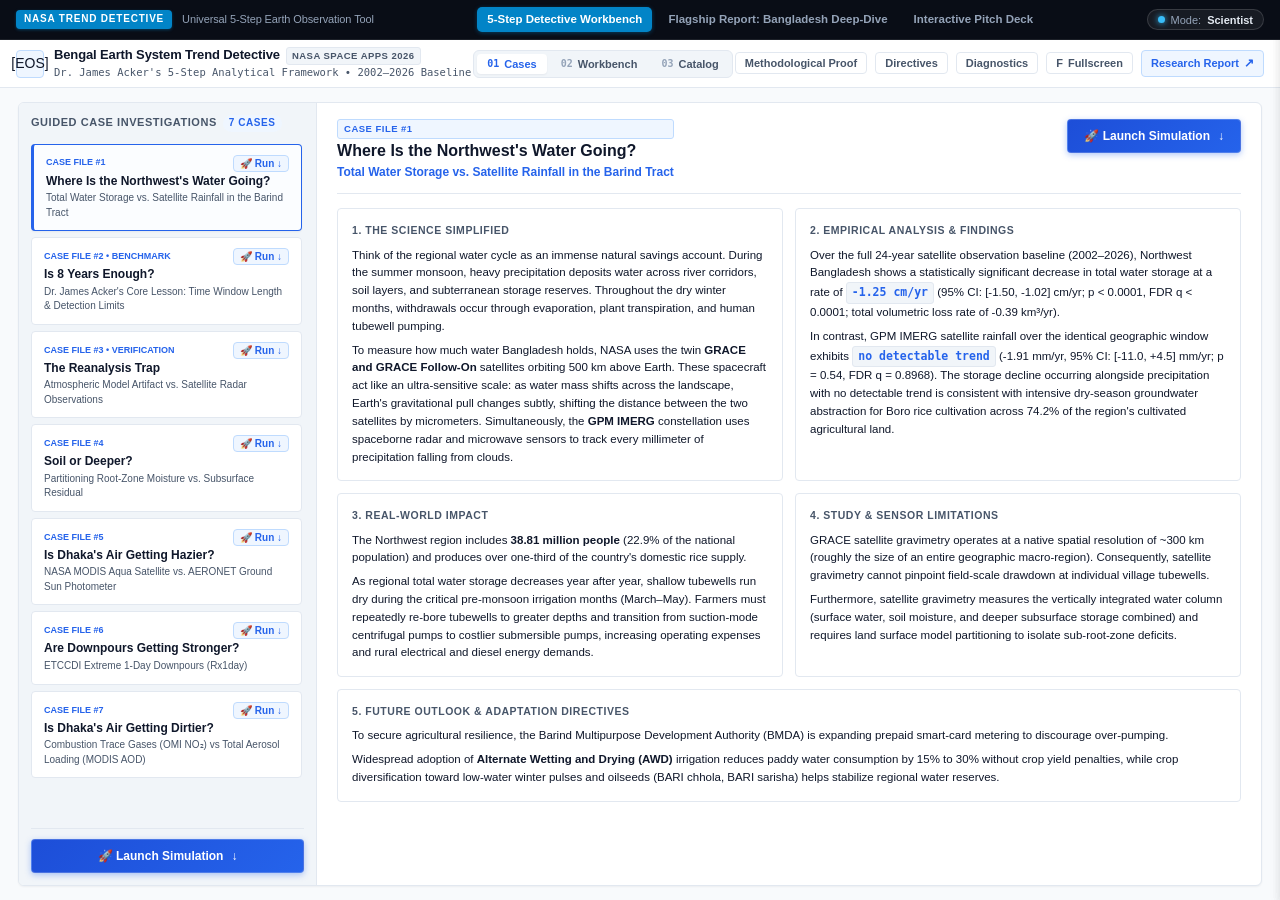
==== commit 2a94c70c: "feat(drawers): enrich and calibrate evidence, diagnostics, and directives slide-over drawers - Drawe" ====
--- a/index.html
+++ b/index.html
@@ -613,17 +613,20 @@
     </div>
     <div class="drawer-body">
       <p style="color:var(--text-muted);font-size:11px;margin-bottom:12px;" data-i18n="diag.subtitle">
-        Mathematical diagnostics verifying statistical independence, Hurwicz small-sample autocorrelation correction, and duality confidence intervals.
+        Calibrated Effective-Sample-Size Mann-Kendall statistics, Minimum Detectable Slope power audit, and per-variable NASA sensor provenance.
       </p>
 
-      <div class="drawer-section-title" data-mode="scientist" data-i18n="diag.sec_stats">Mann-Kendall Test Statistics</div>
-      <div class="diagnostics-grid" id="diag-stats-grid" data-mode="scientist"></div>
+      <div id="diag-student-summary" data-mode="student" class="student-plain-summary" style="margin-bottom:12px;"></div>
+      <div id="diag-power-verdict-box" style="margin-bottom:12px;"></div>
 
-      <div class="drawer-section-title" data-mode="scientist" data-i18n="diag.sec_window">Dr. James Acker's Window Length Lesson</div>
-      <p id="diag-window-lesson" data-mode="scientist" style="background:var(--bg-subtle);padding:10px;border-radius:4px;border:1px solid var(--border-grid);margin-bottom:12px;"></p>
+      <div class="drawer-section-title" data-i18n="diag.sec_stats">Mann-Kendall Test Statistics</div>
+      <div class="diagnostics-grid" id="diag-stats-grid"></div>
 
-      <div class="drawer-section-title" data-mode="scientist" data-i18n="diag.sec_sensor">Sensor &amp; Mission Break Safeguards</div>
-      <p id="diag-sensor-safeguard" data-mode="scientist" style="font-size:11px;color:var(--text-muted);"></p>
+      <div class="drawer-section-title" data-i18n="diag.sec_window">Dr. James Acker's Window Length Lesson</div>
+      <p id="diag-window-lesson" style="background:var(--bg-subtle);padding:10px;border-radius:4px;border:1px solid var(--border-grid);margin-bottom:12px;"></p>
+
+      <div class="drawer-section-title" data-i18n="diag.sec_sensor">Sensor &amp; Mission Break Safeguards</div>
+      <p id="diag-sensor-safeguard" style="font-size:11px;color:var(--text-muted);"></p>
     </div>
   </aside>
 
@@ -37427,7 +37430,8 @@
   <script src="data/catalog.js"></script>
   <script src="data/map.js"></script>
   <script src="data/presets.js"></script>
-  <script src="data/fragments.js"></script>
+  <script src="assets/js/report_fragments.js"></script>
+  <script src="assets/js/citations.js"></script>
   <script src="data/series_regions.js"></script>
   <script src="data/series_divisions.js"></script>
   <script src="data/series_extremes.js"></script>
--- a/assets/css/app.css
+++ b/assets/css/app.css
@@ -33,6 +33,12 @@
   --accent-emerald: #16a34a;
   --accent-emerald-wash: #f0fdf4;
   --accent-cyan: #0284c7;
+
+  /* Aliases for Report & Fragments Harmony */
+  --ink-primary: #0f172a;
+  --ink-secondary: #334155;
+  --ink-muted: #64748b;
+  --border-subtle: #e2e8f0;
 
   /* Typography */
   --font-sans: -apple-system, BlinkMacSystemFont, "Segoe UI", Roboto, "Helvetica Neue", Arial, sans-serif;
@@ -1353,6 +1359,69 @@
   font-size: 11.5px;
 }
 
+/* Citation & Status Verification Badges */
+.citation-badge {
+  display: inline-block;
+  font-size: 0.72rem;
+  font-weight: 700;
+  padding: 1.5px 6px;
+  border-radius: 3px;
+  margin-left: 4px;
+  vertical-align: middle;
+  letter-spacing: 0.02em;
+}
+.citation-badge.verified {
+  background: #ecfdf5;
+  color: #065f46;
+  border: 1px solid #a7f3d0;
+}
+.citation-badge.unverified {
+  background: #fff1f2;
+  color: #9f1239;
+  border: 1px solid #fecdd3;
+}
+
+/* Diagnostics Power Verdict Box */
+.diag-power-verdict {
+  margin: 10px 0;
+  padding: 10px 12px;
+  border-radius: 5px;
+  font-size: 11.5px;
+  line-height: 1.5;
+}
+.diag-power-verdict.underpowered {
+  background: #fffbeb;
+  border: 1px solid #fde68a;
+  border-left: 4px solid #d97706;
+  color: #92400e;
+}
+.diag-power-verdict.significant {
+  background: #eff6ff;
+  border: 1px solid #bfdbfe;
+  border-left: 4px solid #2563eb;
+  color: #1e40af;
+}
+.diag-power-verdict.null {
+  background: #f0fdf4;
+  border: 1px solid #bbf7d0;
+  border-left: 4px solid #16a34a;
+  color: #166534;
+}
+
+/* Directives Basis Footer */
+.directive-basis {
+  margin-top: 10px;
+  padding-top: 6px;
+  border-top: 1px dashed var(--border-grid);
+  font-size: 11px;
+  color: var(--text-muted);
+}
+
+/* Ensure open diagnostics drawer is visible even in student mode */
+html[data-mode="student"] aside#drawer-diagnostics.open {
+  display: flex !important;
+}
+
 .badge-sig-trend {
   display: inline-flex;
   align-items: center;
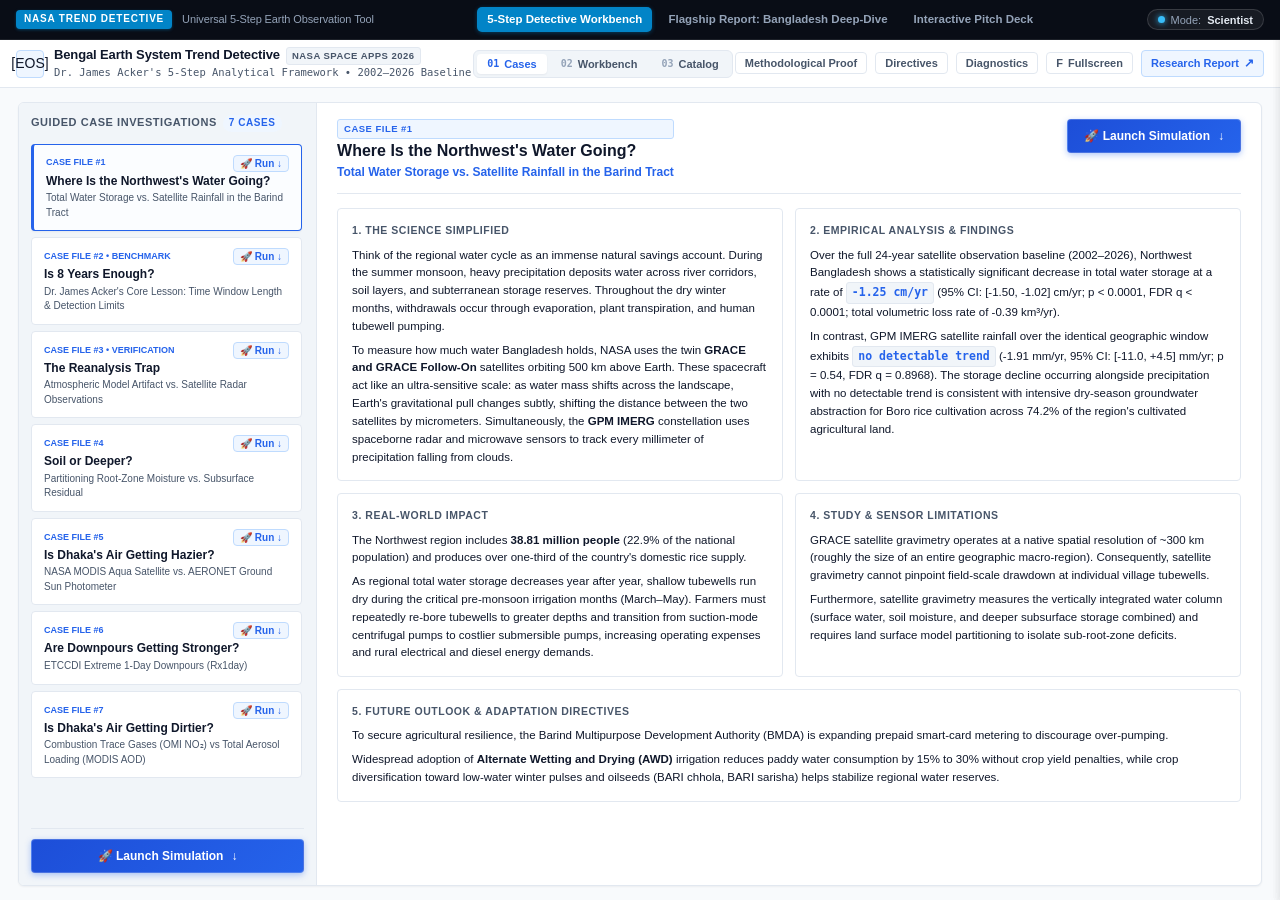
==== commit 1a99a5cf: "feat(ui): smooth 60fps GSAP slide to workbench with zero dropped frames and E2E verification" ====
--- a/index.html
+++ b/index.html
@@ -640,8 +640,8 @@
       <button class="drawer-close-btn" id="close-directives">&times;</button>
     </div>
     <div class="drawer-body">
-      <p style="color:var(--text-muted);font-size:11px;margin-bottom:12px;" data-i18n="directives.subtitle">
-        Actionable policy, agricultural, and citizen directives translated directly from 24-year satellite trend detection for <strong id="directives-region-name">Northwest Bangladesh</strong>:
+      <p style="color:var(--text-muted);font-size:11px;margin-bottom:12px;">
+        <span data-i18n="directives.subtitle">Actionable policy, agricultural, and citizen directives translated directly from 24-year satellite trend detection for</span> <strong id="directives-region-name">Northwest Bangladesh</strong>:
       </p>
 
       <div id="directives-items-container"></div>
--- a/assets/css/app.css
+++ b/assets/css/app.css
@@ -257,6 +257,14 @@
   bottom: 0;
   overflow-y: scroll;
   scroll-snap-type: y mandatory;
+}
+
+/* Deck Viewport Sliding Transition State */
+#deck-viewport.is-sliding {
+  scroll-snap-type: none !important;
+}
+#deck-viewport.is-sliding #sec-cases {
+  pointer-events: none !important;
 }
 
 /* Custom Scrollbar for Swiss Grid */
@@ -1590,10 +1598,13 @@
   transform: translateY(-1px);
 }
 .load-workbench-btn:active,
-.load-workbench-btn.launching {
-  transform: translateY(1px) scale(0.98);
-  box-shadow: 0 1px 3px rgba(37, 99, 235, 0.4);
-  background: #1e3a8a;
+.load-workbench-btn.launching,
+.case-launch-btn.launching,
+.tab-direct-launch.launching {
+  transform: translateY(1px) scale(0.97) !important;
+  box-shadow: 0 0 14px rgba(56, 189, 248, 0.45) !important;
+  filter: brightness(1.15) !important;
+  transition: transform 0.15s ease, filter 0.15s ease, box-shadow 0.15s ease !important;
 }
 .load-workbench-btn .btn-arrow {
   display: inline-block;
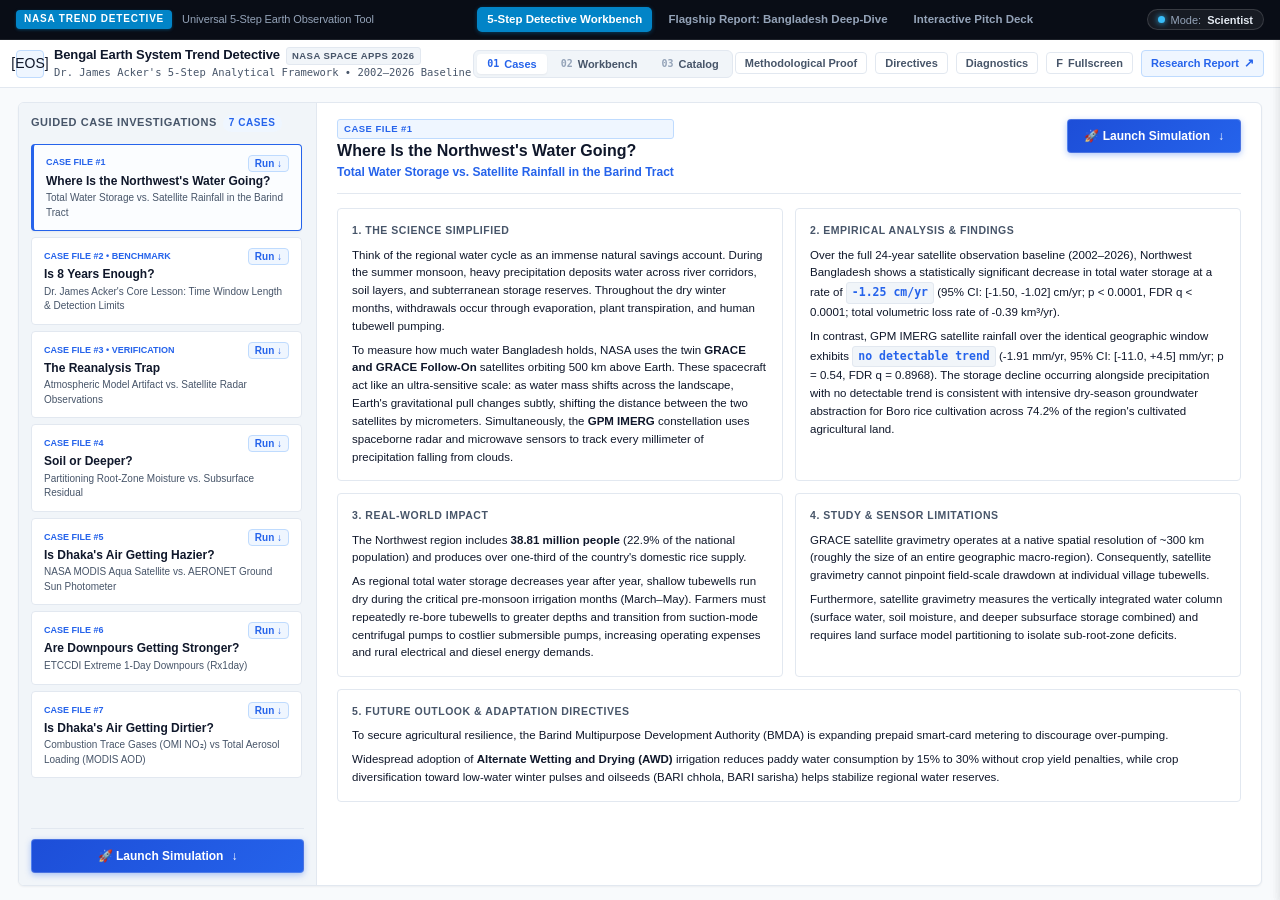
==== commit 0986734f: "Merge branch 'upstream/DOOM' into main: integrate guided case investigations, universal top nav, evi" ====
--- a/index.html
+++ b/index.html
@@ -176,6 +176,8 @@
           </div>
         </div>
 
+      </div>
+    </section>
       </div>
     </section>
 
@@ -436,6 +438,7 @@
                 Open Full Hydrogeological Proof &amp; Audit in Report &rarr;
               </a>
             </div>
+            </div>
 
           </div>
 
@@ -446,6 +449,7 @@
 
     <!-- ====================================================================
          Section 03: NASA Sensor Telemetry Catalog (100vh)
+         ==================================================================== -->
          ==================================================================== -->
     <section class="deck-section" id="sec-catalog">
       <div class="catalog-shell">
@@ -676,8 +680,6 @@
       <div id="evidence-content" class="evidence-content-container"></div>
     </div>
   </aside>
-
-  <!-- ======================================================================
        Variable Specification Modal (ⓘ Details)
        ====================================================================== -->
   <div class="modal-overlay" id="modal-overlay">
@@ -37427,6 +37429,8 @@
   }
 };
   </script>
+  <script src="assets/url_state.js"></script>
+  <script src="assets/i18n.js"></script>
   <script src="data/catalog.js"></script>
   <script src="data/map.js"></script>
   <script src="data/presets.js"></script>
--- a/assets/css/app.css
+++ b/assets/css/app.css
@@ -257,6 +257,7 @@
   bottom: 0;
   overflow-y: scroll;
   scroll-snap-type: y mandatory;
+  scroll-behavior: smooth;
 }
 
 /* Deck Viewport Sliding Transition State */
@@ -1349,7 +1350,6 @@
   text-align: left;
   font-weight: 700;
   border-bottom: 1px solid var(--border-grid);
-  color: var(--text-muted);
 }
 
 .evidence-content-container td {
@@ -1429,7 +1429,6 @@
 html[data-mode="student"] aside#drawer-diagnostics.open {
   display: flex !important;
 }
-
 .badge-sig-trend {
   display: inline-flex;
   align-items: center;
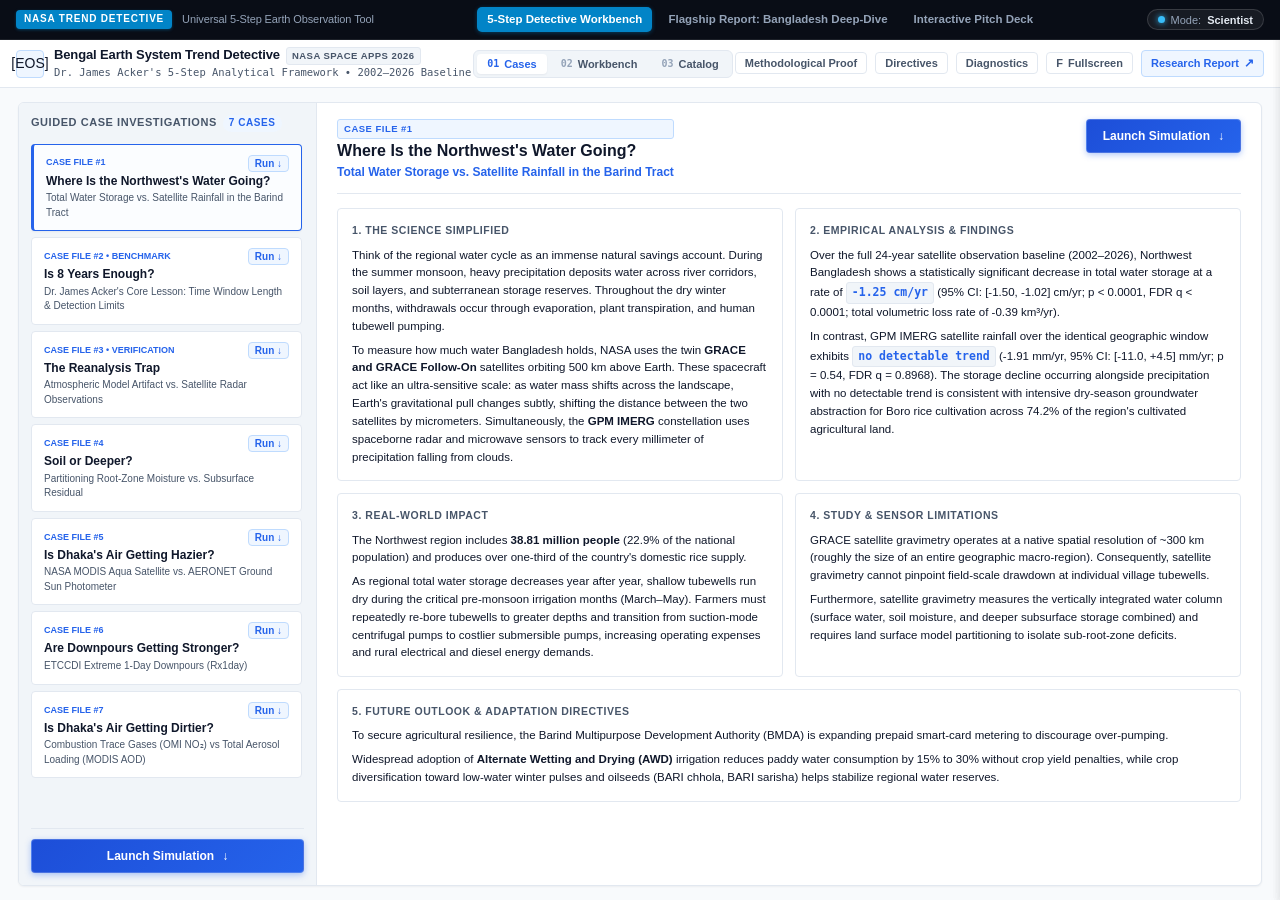
==== commit 0dc914d9: "fix(ui): remove permanent fade-out overlay on case listing upon simulation launch" ====
--- a/index.html
+++ b/index.html
@@ -121,7 +121,7 @@
 
           <div class="dossier-rail-action">
             <button class="load-workbench-btn" id="dossier-load-btn" title="Launch simulation in interactive workbench">
-              <span>🚀 Launch Simulation</span>
+              <span>Launch Simulation</span>
               <span class="btn-arrow">&darr;</span>
             </button>
           </div>
@@ -137,7 +137,7 @@
             </div>
             <div class="dossier-header-actions" style="display:flex;gap:8px;align-items:center;">
               <button class="load-workbench-btn" id="dossier-header-launch-btn" title="Launch simulation in interactive workbench">
-                <span>🚀 Launch Simulation</span>
+                <span>Launch Simulation</span>
                 <span class="btn-arrow">&darr;</span>
               </button>
             </div>
@@ -176,8 +176,6 @@
           </div>
         </div>
 
-      </div>
-    </section>
       </div>
     </section>
 
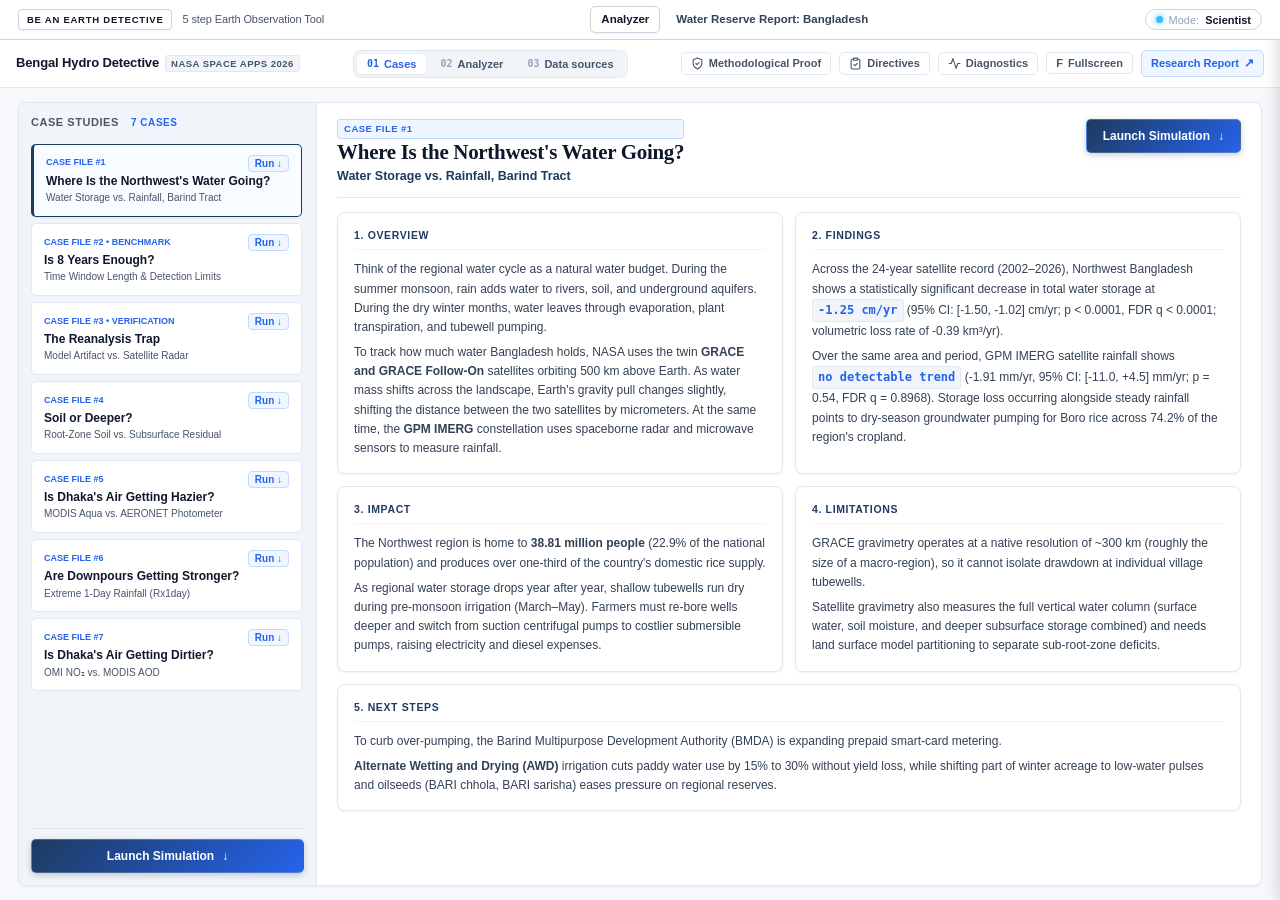
==== commit 15f91fc4: "chore(repo): clean repository, ignore skills, and move researcher documents to docs/" ====
--- a/index.html
+++ b/index.html
@@ -3,7 +3,7 @@
 <head>
   <meta charset="UTF-8">
   <meta name="viewport" content="width=device-width, initial-scale=1.0">
-  <title>Bengal Earth System Trend Detective — NASA Space Apps Challenge 2026</title>
+  <title>Bengal Hydro Detective | NASA Space Apps 2026</title>
   <meta name="description" content="Scientific desktop analytical deck and 5-step trend detection workbench analyzing 24 years of NASA Earth observations across Bangladesh.">
 
   <!-- Local Vendored Libraries (100% Offline Ready) -->
@@ -20,21 +20,17 @@
   <!-- Shared Universal Top Navigation -->
   <header class="top-nav">
     <div class="top-nav-brand">
-      <span class="top-nav-badge" data-i18n="nav.brand">NASA TREND DETECTIVE</span>
-      <span class="top-nav-title" data-i18n="nav.title">Universal 5-Step Earth Observation Tool</span>
+      <span class="top-nav-badge" data-i18n="nav.brand">BE AN EARTH DETECTIVE</span>
+      <span class="top-nav-title" data-i18n="nav.title">5 step Earth Observation Tool</span>
     </div>
     <nav class="top-nav-links" id="main-top-nav">
       <a href="index.html" class="top-nav-link" data-page="index.html" data-i18n="nav.workbench">
         <svg width="14" height="14" viewBox="0 0 24 24" fill="none" stroke="currentColor" stroke-width="2" stroke-linecap="round" stroke-linejoin="round" aria-hidden="true"><circle cx="12" cy="12" r="10"></circle><polygon points="16.24 7.76 14.12 14.12 7.76 16.24 9.88 9.88 16.24 7.76"></polygon></svg>
-        <span>5-Step Detective Workbench</span>
+        <span>Analyzer</span>
       </a>
       <a href="report.html" class="top-nav-link" data-page="report.html" data-i18n="nav.report">
         <svg width="14" height="14" viewBox="0 0 24 24" fill="none" stroke="currentColor" stroke-width="2" stroke-linecap="round" stroke-linejoin="round" aria-hidden="true"><path d="M14 2H6a2 2 0 0 0-2 2v16a2 2 0 0 0 2 2h12a2 2 0 0 0 2-2V8z"></path><polyline points="14 2 14 8 20 8"></polyline><line x1="16" y1="13" x2="8" y2="13"></line><line x1="16" y1="17" x2="8" y2="17"></line></svg>
-        <span>Flagship Report: Bangladesh Deep-Dive</span>
-      </a>
-      <a href="demo.html" class="top-nav-link" data-page="demo.html" data-i18n="nav.demo">
-        <svg width="14" height="14" viewBox="0 0 24 24" fill="none" stroke="currentColor" stroke-width="2" stroke-linecap="round" stroke-linejoin="round" aria-hidden="true"><rect x="2" y="3" width="20" height="14" rx="2" ry="2"></rect><line x1="8" y1="21" x2="16" y2="21"></line><line x1="12" y1="17" x2="12" y2="21"></line></svg>
-        <span>Interactive Pitch Deck</span>
+        <span>Water Reserve Report: Bangladesh</span>
       </a>
     </nav>
     <div class="top-nav-controls">
@@ -51,13 +47,11 @@
   <!-- Fixed Top Swiss Command Header (48px) -->
   <header class="swiss-header">
     <div class="brand-cell">
-      <div class="brand-badge">[EOS]</div>
-      <div class="brand-title-wrap">
+            <div class="brand-title-wrap">
         <div class="brand-title">
-          Bengal Earth System Trend Detective
+          Bengal Hydro Detective
           <span class="hack-tag">NASA Space Apps 2026</span>
         </div>
-        <div class="brand-sub">Dr. James Acker's 5-Step Analytical Framework • 2002–2026 Baseline</div>
       </div>
     </div>
 
@@ -67,26 +61,26 @@
         <span class="num">01</span> Cases
       </button>
       <button class="deck-nav-btn" data-target="sec-workbench">
-        <span class="num">02</span> Workbench
+        <span class="num">02</span> Analyzer
       </button>
       <button class="deck-nav-btn" data-target="sec-catalog">
-        <span class="num">03</span> Catalog
+        <span class="num">03</span> Data sources
       </button>
     </nav>
 
     <!-- Header Actions -->
     <div class="header-actions">
-      <button class="header-btn" id="btn-header-evidence" title="Open Methodological Evidence & In-Depth Proof Drawer" data-i18n="btn.open_evidence">
+      <button class="header-btn" id="btn-header-evidence" title="Open Methodological Evidence & In-Depth Proof Drawer">
         <svg width="13" height="13" viewBox="0 0 24 24" fill="none" stroke="currentColor" stroke-width="2" stroke-linecap="round" stroke-linejoin="round" aria-hidden="true"><path d="M12 22s8-4 8-10V5l-8-3-8 3v7c0 6 8 10 8 10z"></path><polyline points="9 12 11 14 15 10"></polyline></svg>
-        <span>Methodological Proof</span>
+        <span data-i18n="btn.open_evidence">Methodological Proof</span>
       </button>
-      <button class="header-btn" id="btn-header-directives" title="Open Stakeholder Action Directives Drawer" data-i18n="btn.open_directives">
+      <button class="header-btn" id="btn-header-directives" title="Open Stakeholder Action Directives Drawer">
         <svg width="13" height="13" viewBox="0 0 24 24" fill="none" stroke="currentColor" stroke-width="2" stroke-linecap="round" stroke-linejoin="round" aria-hidden="true"><path d="M16 4h2a2 2 0 0 1 2 2v14a2 2 0 0 1-2 2H6a2 2 0 0 1-2-2V6a2 2 0 0 1 2-2h2"></path><rect x="8" y="2" width="8" height="4" rx="1" ry="1"></rect><path d="M9 14l2 2 4-4"></path></svg>
-        <span>Directives</span>
+        <span data-i18n="btn.open_directives">Directives</span>
       </button>
-      <button class="header-btn" id="btn-header-diagnostics" data-mode="scientist" title="Open Statistical Rigor Diagnostics Drawer" data-i18n="btn.open_diagnostics">
+      <button class="header-btn" id="btn-header-diagnostics" data-mode="scientist" title="Open Statistical Rigor Diagnostics Drawer">
         <svg width="13" height="13" viewBox="0 0 24 24" fill="none" stroke="currentColor" stroke-width="2" stroke-linecap="round" stroke-linejoin="round" aria-hidden="true"><polyline points="22 12 18 12 15 21 9 3 6 12 2 12"></polyline></svg>
-        <span>Diagnostics</span>
+        <span data-i18n="btn.open_diagnostics">Diagnostics</span>
       </button>
       <button class="header-btn" id="btn-fullscreen-header" title="Toggle Simulation Fullscreen (Key: F)">
         <span class="mono-kbd">F</span>
@@ -111,7 +105,7 @@
         <!-- Left 26% Vertical Tab Rail -->
         <aside class="dossier-rail">
           <div class="dossier-rail-header">
-            <span>Guided Case Investigations</span>
+            <span>Case Studies</span>
             <span class="badge-count" style="background:var(--accent-blue-wash);color:var(--accent-blue);padding:1px 6px;border-radius:10px;font-size:10px;">7 Cases</span>
           </div>
 
@@ -133,7 +127,7 @@
             <div>
               <div class="case-badge" id="dossier-badge">Case File #1</div>
               <h2 class="dossier-active-title" id="dossier-title">Where Is the Northwest's Water Going?</h2>
-              <div class="dossier-active-tagline" id="dossier-tagline">Total Water Storage vs. Satellite Rainfall in the Barind Tract</div>
+              <div class="dossier-active-tagline" id="dossier-tagline">Water Storage vs. Rainfall, Barind Tract</div>
             </div>
             <div class="dossier-header-actions" style="display:flex;gap:8px;align-items:center;">
               <button class="load-workbench-btn" id="dossier-header-launch-btn" title="Launch simulation in interactive workbench">
@@ -144,33 +138,33 @@
           </div>
 
           <div class="dossier-bento-grid" id="dossier-bento-grid">
-            <!-- 1. Science Simplified -->
+            <!-- 1. Overview -->
             <div class="bento-block" id="dossier-block-science">
-              <div class="bento-block-title">1. The Science Simplified</div>
+              <div class="bento-block-title">1. Overview</div>
               <div class="bento-block-body" id="dossier-body-science"></div>
             </div>
 
-            <!-- 2. Empirical Findings -->
+            <!-- 2. Findings -->
             <div class="bento-block" id="dossier-block-findings">
-              <div class="bento-block-title">2. Empirical Analysis &amp; Findings</div>
+              <div class="bento-block-title">2. Findings</div>
               <div class="bento-block-body" id="dossier-body-findings"></div>
             </div>
 
-            <!-- 3. Real-World Impact -->
+            <!-- 3. Impact -->
             <div class="bento-block" id="dossier-block-impact">
-              <div class="bento-block-title">3. Real-World Impact</div>
+              <div class="bento-block-title">3. Impact</div>
               <div class="bento-block-body" id="dossier-body-impact"></div>
             </div>
 
-            <!-- 4. Study Limitations -->
+            <!-- 4. Limitations -->
             <div class="bento-block" id="dossier-block-limitations">
-              <div class="bento-block-title">4. Study &amp; Sensor Limitations</div>
+              <div class="bento-block-title">4. Limitations</div>
               <div class="bento-block-body" id="dossier-body-limitations"></div>
             </div>
 
-            <!-- 5. Future Predictions & Outlook (Full Width) -->
+            <!-- 5. Next Steps (Full Width) -->
             <div class="bento-block bento-block-full" id="dossier-block-outlook">
-              <div class="bento-block-title">5. Future Outlook &amp; Adaptation Directives</div>
+              <div class="bento-block-title">5. Next Steps</div>
               <div class="bento-block-body" id="dossier-body-outlook"></div>
             </div>
           </div>
@@ -423,19 +417,21 @@
 
             <!-- Drawer Triggers Bar -->
             <div class="drawer-trigger-bar">
-              <button class="drawer-btn" id="btn-open-diagnostics" data-mode="scientist" data-i18n="btn.open_diagnostics">
-                Statistical Rigor Diagnostics &amp; Detection Power Drawer
+              <button class="drawer-btn" id="btn-open-diagnostics" data-mode="scientist">
+                <svg width="12" height="12" viewBox="0 0 24 24" fill="none" stroke="currentColor" stroke-width="2" stroke-linecap="round" stroke-linejoin="round" aria-hidden="true"><path d="M22 12h-4l-3 9L9 3l-3 9H2"></path></svg>
+                <span data-i18n="btn.open_diagnostics">Statistical Test Report</span>
               </button>
-              <button class="drawer-btn" id="btn-open-directives" data-i18n="btn.open_directives">
-                Regional Stakeholder Action Directives Drawer
+              <button class="drawer-btn" id="btn-open-directives">
+                <svg width="12" height="12" viewBox="0 0 24 24" fill="none" stroke="currentColor" stroke-width="2" stroke-linecap="round" stroke-linejoin="round" aria-hidden="true"><path d="M14 2H6a2 2 0 0 0-2 2v16a2 2 0 0 0 2 2h12a2 2 0 0 0 2-2V8z"></path><polyline points="14 2 14 8 20 8"></polyline><line x1="16" y1="13" x2="8" y2="13"></line><line x1="16" y1="17" x2="8" y2="17"></line></svg>
+                <span data-i18n="btn.open_directives">Possible Action Idea</span>
               </button>
-              <button class="drawer-btn" id="btn-open-evidence" data-i18n="btn.open_evidence" style="border-color: var(--accent-blue); color: var(--accent-blue); font-weight: 700;">
-                🔍 View Methodological Proof
+              <button class="drawer-btn drawer-btn-accent" id="btn-open-evidence">
+                <svg width="12" height="12" viewBox="0 0 24 24" fill="none" stroke="currentColor" stroke-width="2" stroke-linecap="round" stroke-linejoin="round" aria-hidden="true"><path d="M12 22s8-4 8-10V5l-8-3-8 3v7c0 6 8 10 8 10z"></path><polyline points="9 12 11 14 15 10"></polyline></svg>
+                <span data-i18n="btn.open_evidence">Methodological Proof</span>
               </button>
-              <a class="drawer-btn report-jump-btn" id="btn-trigger-report-link" data-i18n="btn.open_report_link" href="report.html#subsurface-validation" style="display:inline-flex; align-items:center; text-decoration:none; color:var(--accent-blue); font-weight:600;">
-                Open Full Hydrogeological Proof &amp; Audit in Report &rarr;
+              <a class="drawer-btn report-jump-btn" id="btn-trigger-report-link" href="report.html#subsurface-validation">
+                <span data-i18n="btn.open_report_link">Full Research Report &rarr;</span>
               </a>
-            </div>
             </div>
 
           </div>
@@ -448,14 +444,13 @@
     <!-- ====================================================================
          Section 03: NASA Sensor Telemetry Catalog (100vh)
          ==================================================================== -->
-         ==================================================================== -->
     <section class="deck-section" id="sec-catalog">
       <div class="catalog-shell">
         <div class="catalog-headline-bar">
           <div>
-            <h2 class="catalog-title">NASA Earth Observations &amp; Models Specification Matrix</h2>
+            <h2 class="catalog-title">Sensors &amp; Models</h2>
             <p style="color:var(--text-muted);font-size:11px;margin-top:2px;">
-              Authenticated satellite missions, land surface reanalyses, and in situ calibration baselines utilized across Bangladesh.
+              Satellite missions, land surface models, and ground stations used across Bangladesh.
             </p>
           </div>
         </div>
@@ -610,24 +605,24 @@
   <div class="drawer-backdrop" id="diagnostics-backdrop"></div>
   <aside class="slide-drawer" id="drawer-diagnostics" data-mode="scientist">
     <div class="drawer-header">
-      <div class="drawer-title" data-i18n="diag.title">Statistical Rigor &amp; Detection Power</div>
+      <div class="drawer-title" data-i18n="diag.title">Statistical Diagnostics</div>
       <button class="drawer-close-btn" id="close-diagnostics">&times;</button>
     </div>
     <div class="drawer-body">
       <p style="color:var(--text-muted);font-size:11px;margin-bottom:12px;" data-i18n="diag.subtitle">
-        Calibrated Effective-Sample-Size Mann-Kendall statistics, Minimum Detectable Slope power audit, and per-variable NASA sensor provenance.
+        Effective-sample-size Mann-Kendall stats, Minimum Detectable Slope, and sensor provenance.
       </p>
 
       <div id="diag-student-summary" data-mode="student" class="student-plain-summary" style="margin-bottom:12px;"></div>
       <div id="diag-power-verdict-box" style="margin-bottom:12px;"></div>
 
-      <div class="drawer-section-title" data-i18n="diag.sec_stats">Mann-Kendall Test Statistics</div>
+      <div class="drawer-section-title" data-i18n="diag.sec_stats">Mann-Kendall Stats</div>
       <div class="diagnostics-grid" id="diag-stats-grid"></div>
 
-      <div class="drawer-section-title" data-i18n="diag.sec_window">Dr. James Acker's Window Length Lesson</div>
+      <div class="drawer-section-title" data-i18n="diag.sec_window">Window Length</div>
       <p id="diag-window-lesson" style="background:var(--bg-subtle);padding:10px;border-radius:4px;border:1px solid var(--border-grid);margin-bottom:12px;"></p>
 
-      <div class="drawer-section-title" data-i18n="diag.sec_sensor">Sensor &amp; Mission Break Safeguards</div>
+      <div class="drawer-section-title" data-i18n="diag.sec_sensor">Sensor Safeguards</div>
       <p id="diag-sensor-safeguard" style="font-size:11px;color:var(--text-muted);"></p>
     </div>
   </aside>
@@ -638,12 +633,12 @@
   <div class="drawer-backdrop" id="directives-backdrop"></div>
   <aside class="slide-drawer" id="drawer-directives">
     <div class="drawer-header">
-      <div class="drawer-title" data-i18n="directives.title">Regional Stakeholder Action Directives</div>
+      <div class="drawer-title" data-i18n="directives.title">Stakeholder Directives</div>
       <button class="drawer-close-btn" id="close-directives">&times;</button>
     </div>
     <div class="drawer-body">
       <p style="color:var(--text-muted);font-size:11px;margin-bottom:12px;">
-        <span data-i18n="directives.subtitle">Actionable policy, agricultural, and citizen directives translated directly from 24-year satellite trend detection for</span> <strong id="directives-region-name">Northwest Bangladesh</strong>:
+        <span data-i18n="directives.subtitle">Policy, farm, and local steps from 24-year satellite trends for</span> <strong id="directives-region-name">Northwest Bangladesh</strong>:
       </p>
 
       <div id="directives-items-container"></div>
@@ -651,14 +646,14 @@
   </aside>
 
   <!-- ======================================================================
-       Slide-Over Drawer: Methodological Evidence & In-Depth Audit
+       Slide-Over Drawer: Methodological Evidence
        ====================================================================== -->
   <div class="drawer-backdrop" id="evidence-backdrop"></div>
   <aside class="slide-drawer" id="evidenceDrawer" style="width: min(760px, 94vw); max-width: 760px;">
     <div class="drawer-header" style="justify-content: space-between;">
       <div>
-        <div class="drawer-title" data-i18n="evidence.title">Methodological Proof &amp; In-Depth Audit</div>
-        <div style="font-size: 11px; color: var(--text-muted);" data-i18n="evidence.subtitle">Verified analytical evidence extracted from Dossier #01</div>
+        <div class="drawer-title" data-i18n="evidence.title">Methodological Proof</div>
+        <div style="font-size: 11px; color: var(--text-muted);" data-i18n="evidence.subtitle">Methods and validation from Case #01</div>
       </div>
       <div style="display: flex; align-items: center; gap: 12px;">
         <a id="evidence-open-report-link" href="report.html#subsurface-validation" target="_blank" data-i18n="evidence.open_report" style="font-size: 11.5px; font-weight: 700; color: var(--accent-blue); text-decoration: none;">
@@ -678,6 +673,7 @@
       <div id="evidence-content" class="evidence-content-container"></div>
     </div>
   </aside>
+  <!-- ======================================================================
        Variable Specification Modal (ⓘ Details)
        ====================================================================== -->
   <div class="modal-overlay" id="modal-overlay">
--- a/assets/css/top_nav.css
+++ b/assets/css/top_nav.css
@@ -10,18 +10,16 @@
   left: 0;
   right: 0;
   height: 40px;
-  background: #090d16;
-  color: #f8fafc;
+  background: #ffffff;
+  color: #0f172a;
   display: flex;
   align-items: center;
   justify-content: space-between;
-  padding: 0 16px;
-  border-bottom: 1px solid rgba(255, 255, 255, 0.08);
+  padding: 0 18px;
+  border-bottom: 1px solid #cbd5e1;
   font-family: -apple-system, BlinkMacSystemFont, "Segoe UI", Roboto, "Helvetica Neue", Arial, sans-serif;
   z-index: 2000;
   box-sizing: border-box;
-  backdrop-filter: blur(8px);
-  -webkit-backdrop-filter: blur(8px);
 }
 
 body.workbench-page .top-nav {
@@ -35,22 +33,23 @@
 }
 
 .top-nav-badge {
-  background: #0284c7;
-  color: #ffffff;
-  font-size: 10px;
+  background: #ffffff;
+  color: #0f172a;
+  font-size: 9.5px;
   font-weight: 800;
-  letter-spacing: 0.8px;
-  padding: 2.5px 8px;
+  letter-spacing: 0.08em;
+  padding: 3px 8px;
   border-radius: 4px;
   text-transform: uppercase;
   white-space: nowrap;
-  box-shadow: 0 1px 3px rgba(2, 132, 199, 0.4);
+  border: 1px solid #cbd5e1;
+  box-shadow: 0 1px 2px rgba(15, 23, 42, 0.06);
 }
 
 .top-nav-title {
   font-size: 11px;
   font-weight: 500;
-  color: #94a3b8;
+  color: #475569;
   display: none;
   letter-spacing: -0.01em;
 }
@@ -67,7 +66,7 @@
 }
 
 .top-nav-link {
-  color: #94a3b8;
+  color: #334155;
   text-decoration: none;
   font-size: 11.5px;
   font-weight: 600;
@@ -88,8 +87,8 @@
 }
 
 .top-nav-link:hover {
-  color: #ffffff;
-  background: rgba(255, 255, 255, 0.08);
+  color: #0f172a;
+  background: #f1f5f9;
 }
 
 .top-nav-link:hover svg {
@@ -97,14 +96,15 @@
 }
 
 .top-nav-link.active {
-  color: #ffffff;
-  background: #0284c7;
-  box-shadow: 0 1px 4px rgba(2, 132, 199, 0.4);
+  color: #0f172a;
+  background: #ffffff;
+  border: 1px solid #cbd5e1;
+  box-shadow: 0 1px 2px rgba(15, 23, 42, 0.06);
 }
 
 .top-nav-link.active svg {
   opacity: 1;
-  stroke: #ffffff;
+  stroke: #0f172a;
 }
 
 .top-nav-link:focus-visible {
@@ -126,9 +126,9 @@
 
 .nav-toggle-btn,
 .nav-mode-pill {
-  background: rgba(255, 255, 255, 0.06);
-  border: 1px solid rgba(255, 255, 255, 0.14);
-  color: #e2e8f0;
+  background: #ffffff;
+  border: 1px solid #cbd5e1;
+  color: #0f172a;
   padding: 3.5px 10px;
   border-radius: 20px;
   font-size: 11px;
@@ -142,9 +142,9 @@
 
 .nav-toggle-btn:hover,
 .nav-mode-pill:hover {
-  background: rgba(255, 255, 255, 0.12);
-  color: #ffffff;
-  border-color: rgba(255, 255, 255, 0.25);
+  background: #f8fafc;
+  color: #0f172a;
+  border-color: #94a3b8;
 }
 
 .nav-toggle-btn:focus-visible,
--- a/assets/css/app.css
+++ b/assets/css/app.css
@@ -7,20 +7,21 @@
  */
 
 :root {
-  /* Color Palette: Scientific Daylight */
-  --bg-deck: #f8fafc;
+  /* Color Palette: Scientific Daylight (Academic Swiss Grid) */
+  --bg-deck: #f6f8fb;
   --bg-card: #ffffff;
   --bg-subtle: #f1f5f9;
   --bg-hover: #e2e8f0;
   
   --border-grid: #e2e8f0;
   --border-strong: #cbd5e1;
-  --border-focus: #2563eb;
+  --border-focus: #1e3a5f;
 
   --text-main: #0f172a;
   --text-muted: #475569;
   --text-faint: #94a3b8;
 
+  --accent-navy: #1e3a5f;
   --accent-blue: #2563eb;
   --accent-blue-hover: #1d4ed8;
   --accent-blue-wash: #eff6ff;
@@ -42,21 +43,22 @@
 
   /* Typography */
   --font-sans: -apple-system, BlinkMacSystemFont, "Segoe UI", Roboto, "Helvetica Neue", Arial, sans-serif;
+  --font-serif: "Newsreader", "Source Serif 4", Georgia, Cambria, "Times New Roman", serif;
   --font-mono: "JetBrains Mono", "SF Mono", Menlo, Monaco, Consolas, monospace;
 
   /* Elevation & Borders */
   --radius-xs: 3px;
-  --radius-sm: 4px;
-  --radius-md: 6px;
-  --radius-lg: 8px;
-  --shadow-sm: 0 1px 2px 0 rgba(15, 23, 42, 0.05);
-  --shadow-md: 0 4px 6px -1px rgba(15, 23, 42, 0.08), 0 2px 4px -2px rgba(15, 23, 42, 0.04);
-  --shadow-lg: 0 10px 15px -3px rgba(15, 23, 42, 0.08), 0 4px 6px -4px rgba(15, 23, 42, 0.04);
+  --radius-sm: 5px;
+  --radius-md: 8px;
+  --radius-lg: 10px;
+  --shadow-sm: 0 1px 3px 0 rgba(15, 23, 42, 0.05), 0 1px 2px -1px rgba(15, 23, 42, 0.03);
+  --shadow-md: 0 4px 10px -2px rgba(15, 23, 42, 0.07), 0 2px 4px -2px rgba(15, 23, 42, 0.04);
+  --shadow-lg: 0 12px 24px -4px rgba(15, 23, 42, 0.09), 0 4px 8px -4px rgba(15, 23, 42, 0.04);
 
   --header-height: 48px;
   --top-nav-height: 40px;
   --total-top-offset: calc(var(--header-height) + var(--top-nav-height));
-  --transition: 0.15s ease-out;
+  --transition: 0.16s cubic-bezier(0.16, 1, 0.3, 1);
 }
 
 /* Global Reset */
@@ -299,15 +301,86 @@
 }
 
 /* Fullscreen Mode Overrides */
+:fullscreen .top-nav,
+:fullscreen .swiss-header,
+:-webkit-full-screen .top-nav,
+:-webkit-full-screen .swiss-header {
+  display: none !important;
+}
+
+:fullscreen .deck-container,
+:-webkit-full-screen .deck-container {
+  padding-top: 0 !important;
+  margin-top: 0 !important;
+}
+
+:fullscreen .deck-section,
+:-webkit-full-screen .deck-section {
+  height: 100vh !important;
+  min-height: 100vh !important;
+  max-height: 100vh !important;
+  padding: 12px 16px !important;
+}
+
 #sec-workbench:fullscreen,
-#sec-workbench:-webkit-full-screen {
+#sec-workbench:-webkit-full-screen,
+.workbench-shell:fullscreen,
+.workbench-shell:-webkit-full-screen {
   width: 100vw;
   height: 100vh;
   min-height: 100vh;
   max-height: 100vh;
   padding: 12px 16px;
   background: var(--bg-deck);
-  z-index: 999999;
+  overflow: visible !important;
+}
+
+/* Ensure drawers & backdrops always show on top layer in Fullscreen */
+:fullscreen .slide-drawer,
+:-webkit-full-screen .slide-drawer,
+.workbench-shell:fullscreen .slide-drawer,
+.workbench-shell:-webkit-full-screen .slide-drawer,
+#sec-workbench:fullscreen .slide-drawer,
+#sec-workbench:-webkit-full-screen .slide-drawer {
+  position: fixed !important;
+  top: 0 !important;
+  right: 0 !important;
+  bottom: 0 !important;
+  height: 100vh !important;
+  max-height: 100vh !important;
+  z-index: 2147483647 !important;
+}
+
+:fullscreen .drawer-backdrop,
+:-webkit-full-screen .drawer-backdrop,
+.workbench-shell:fullscreen .drawer-backdrop,
+.workbench-shell:-webkit-full-screen .drawer-backdrop,
+#sec-workbench:fullscreen .drawer-backdrop,
+#sec-workbench:-webkit-full-screen .drawer-backdrop {
+  position: fixed !important;
+  top: 0 !important;
+  left: 0 !important;
+  right: 0 !important;
+  bottom: 0 !important;
+  width: 100vw !important;
+  height: 100vh !important;
+  z-index: 2147483646 !important;
+}
+
+:fullscreen .modal-overlay,
+:-webkit-full-screen .modal-overlay,
+.workbench-shell:fullscreen .modal-overlay,
+.workbench-shell:-webkit-full-screen .modal-overlay,
+#sec-workbench:fullscreen .modal-overlay,
+#sec-workbench:-webkit-full-screen .modal-overlay {
+  position: fixed !important;
+  top: 0 !important;
+  left: 0 !important;
+  right: 0 !important;
+  bottom: 0 !important;
+  width: 100vw !important;
+  height: 100vh !important;
+  z-index: 2147483647 !important;
 }
 
 /* ==========================================================================
@@ -523,19 +596,21 @@
   height: 44px;
   min-height: 44px;
   border-bottom: 1px solid var(--border-grid);
-  background: var(--bg-subtle);
+  background: #f8fafc;
   display: flex;
   align-items: center;
   justify-content: space-between;
   padding: 0 10px;
-  gap: 8px;
+  gap: 5px;
   font-size: 11.5px;
+  overflow: hidden;
 }
 
 .cmd-group {
   display: flex;
   align-items: center;
-  gap: 6px;
+  gap: 4px;
+  min-width: 0;
 }
 
 .cmd-step-badge {
@@ -544,11 +619,12 @@
   width: 16px;
   height: 16px;
   border-radius: 50%;
-  background: var(--text-main);
+  background: var(--accent-navy);
   color: #fff;
   display: flex;
   align-items: center;
   justify-content: center;
+  flex-shrink: 0;
   font-family: var(--font-mono);
 }
 
@@ -556,23 +632,24 @@
   width: 1px;
   height: 22px;
   background: var(--border-grid);
-  margin: 0 4px;
+  margin: 0 2px;
+  flex-shrink: 0;
 }
 
 /* Compact Variable Button & Popover Trigger */
 .var-picker-btn {
   display: inline-flex;
   align-items: center;
-  gap: 6px;
+  gap: 5px;
   background: var(--bg-card);
   border: 1px solid var(--border-strong);
   border-radius: var(--radius-sm);
-  padding: 4px 10px;
+  padding: 4px 8px;
   font-weight: 600;
   color: var(--text-main);
   cursor: pointer;
   transition: all var(--transition);
-  max-width: 240px;
+  max-width: 195px;
   white-space: nowrap;
   overflow: hidden;
   text-overflow: ellipsis;
@@ -601,12 +678,13 @@
   background: var(--bg-card);
   border: 1px solid var(--border-strong);
   border-radius: var(--radius-sm);
-  padding: 3px 6px;
+  padding: 3px 5px;
   font-size: 11px;
   font-weight: 500;
   color: var(--text-main);
   cursor: pointer;
   outline: none;
+  max-width: 185px;
 }
 .cmd-select:focus {
   border-color: var(--accent-blue);
@@ -630,6 +708,8 @@
   color: var(--text-muted);
   border-radius: 2px;
   cursor: pointer;
+  white-space: nowrap;
+  flex-shrink: 0;
   transition: all var(--transition);
 }
 .seg-btn.active {
@@ -654,6 +734,8 @@
   font-weight: 600;
   color: var(--text-muted);
   cursor: pointer;
+  white-space: nowrap;
+  flex-shrink: 0;
   transition: all var(--transition);
 }
 .preset-chip:hover {
@@ -675,10 +757,12 @@
   color: #92400e;
   border: 1px solid #fde68a;
   border-radius: var(--radius-sm);
-  padding: 3px 8px;
+  padding: 3px 9px;
   font-size: 10.5px;
   font-weight: 600;
   cursor: pointer;
+  white-space: nowrap;
+  flex-shrink: 0;
 }
 
 .fullscreen-btn {
@@ -693,6 +777,8 @@
   font-weight: 700;
   color: var(--text-main);
   cursor: pointer;
+  white-space: nowrap;
+  flex-shrink: 0;
   transition: all var(--transition);
 }
 .fullscreen-btn:hover {
@@ -761,7 +847,7 @@
   display: flex;
   align-items: center;
   justify-content: center;
-  background: #fcfdfe;
+  background: radial-gradient(circle at 50% 45%, #ffffff 0%, #f6f8fb 100%);
   overflow: hidden;
   cursor: grab;
 }
@@ -1257,6 +1343,7 @@
 
 .tel-val {
   font-family: var(--font-mono);
+  font-variant-numeric: tabular-nums;
   font-size: 14px;
   font-weight: 800;
   color: var(--text-main);
@@ -1466,7 +1553,7 @@
   flex: 1;
   border: none;
   background: transparent;
-  padding: 5px 10px;
+  padding: 7px 10px;
   font-size: 11px;
   font-weight: 600;
   color: var(--text-muted);
@@ -1475,14 +1562,24 @@
   align-items: center;
   justify-content: center;
   gap: 6px;
+  white-space: nowrap;
   transition: all var(--transition);
 }
-.drawer-btn:first-child {
+.drawer-btn:not(:last-child) {
   border-right: 1px solid var(--border-grid);
 }
 .drawer-btn:hover {
   background: var(--bg-hover);
   color: var(--text-main);
+}
+.drawer-btn-accent {
+  color: var(--accent-navy);
+  font-weight: 700;
+  background: rgba(30, 58, 95, 0.04);
+}
+.drawer-btn-accent:hover {
+  background: rgba(30, 58, 95, 0.09);
+  color: var(--accent-navy);
 }
 
 /* ==========================================================================
@@ -1538,9 +1635,9 @@
   transform: translateX(2px);
 }
 .dossier-tab-card.active {
-  border-color: var(--accent-blue);
-  background: #fbfdff;
-  border-left: 3px solid var(--accent-blue);
+  border-color: var(--accent-navy);
+  background: #f8fbff;
+  border-left: 3px solid var(--accent-navy);
   box-shadow: var(--shadow-sm);
 }
 
@@ -1577,7 +1674,7 @@
   align-items: center;
   justify-content: center;
   gap: 8px;
-  background: linear-gradient(135deg, #1d4ed8 0%, #2563eb 100%);
+  background: linear-gradient(135deg, #1e3a5f 0%, #2563eb 100%);
   color: #fff;
   border: 1px solid rgba(255, 255, 255, 0.2);
   border-radius: var(--radius-sm);
@@ -1585,15 +1682,15 @@
   font-size: 12px;
   font-weight: 700;
   cursor: pointer;
-  box-shadow: 0 2px 6px rgba(37, 99, 235, 0.35);
+  box-shadow: 0 2px 6px rgba(30, 58, 95, 0.25);
   transition: all 0.2s cubic-bezier(0.16, 1, 0.3, 1);
   user-select: none;
   -webkit-tap-highlight-color: transparent;
   touch-action: manipulation;
 }
 .load-workbench-btn:hover {
-  background: linear-gradient(135deg, #1e40af 0%, #1d4ed8 100%);
-  box-shadow: 0 4px 14px rgba(37, 99, 235, 0.45);
+  background: linear-gradient(135deg, #172e4d 0%, #1d4ed8 100%);
+  box-shadow: 0 4px 14px rgba(30, 58, 95, 0.35);
   transform: translateY(-1px);
 }
 .load-workbench-btn:active,
@@ -1656,14 +1753,17 @@
 }
 
 .dossier-active-title {
-  font-size: 16px;
-  font-weight: 800;
+  font-family: var(--font-serif);
+  font-size: 21px;
+  font-weight: 700;
+  line-height: 1.25;
+  letter-spacing: -0.015em;
   color: var(--text-main);
 }
 .dossier-active-tagline {
-  font-size: 12px;
-  font-weight: 600;
-  color: var(--accent-blue);
+  font-size: 12.5px;
+  font-weight: 600;
+  color: var(--accent-navy);
   margin-top: 2px;
 }
 
@@ -1676,8 +1776,13 @@
 .bento-block {
   background: var(--bg-card);
   border: 1px solid var(--border-grid);
-  border-radius: var(--radius-sm);
-  padding: 14px;
+  border-radius: var(--radius-md);
+  padding: 15px 16px;
+  box-shadow: var(--shadow-sm);
+  transition: border-color var(--transition);
+}
+.bento-block:hover {
+  border-color: #cbd5e1;
 }
 
 .bento-block-full {
@@ -1688,18 +1793,20 @@
   font-size: 10.5px;
   font-weight: 700;
   text-transform: uppercase;
-  letter-spacing: 0.05em;
-  color: var(--text-muted);
-  margin-bottom: 8px;
+  letter-spacing: 0.06em;
+  color: var(--accent-navy);
+  border-bottom: 1px solid #f1f5f9;
+  padding-bottom: 6px;
+  margin-bottom: 10px;
   display: flex;
   align-items: center;
   gap: 6px;
 }
 
 .bento-block-body {
-  font-size: 11.5px;
-  line-height: 1.55;
-  color: var(--text-main);
+  font-size: 12px;
+  line-height: 1.6;
+  color: var(--ink-secondary);
 }
 .bento-block-body p {
   margin-bottom: 6px;
@@ -1745,8 +1852,10 @@
 }
 
 .catalog-title {
-  font-size: 15px;
-  font-weight: 800;
+  font-family: var(--font-serif);
+  font-size: 19px;
+  font-weight: 700;
+  letter-spacing: -0.015em;
   color: var(--text-main);
 }
 
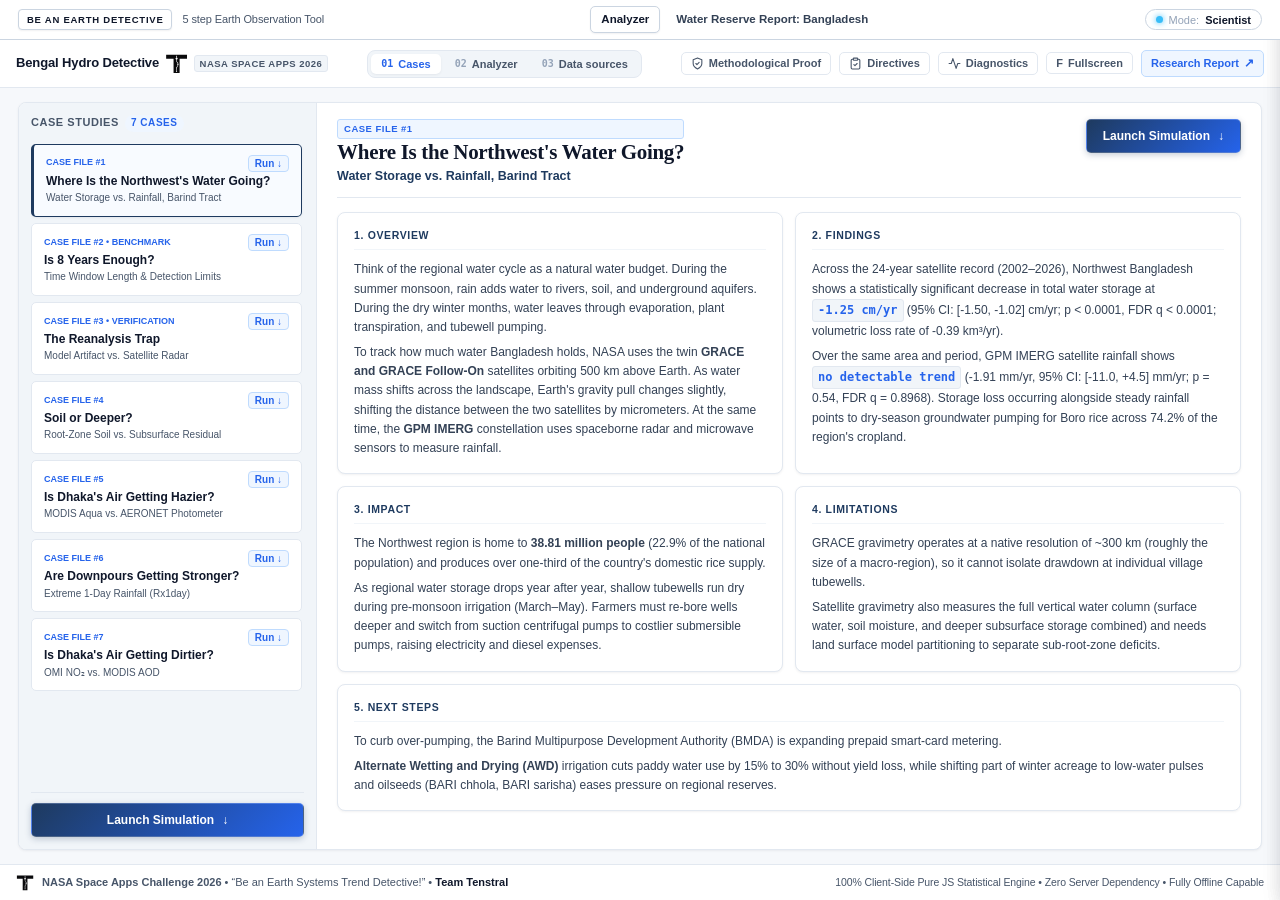
==== commit 23e127a8: "feat(branding): add Team Tenstral logo to universal footer, favicon, report header, and brand bar" ====
--- a/index.html
+++ b/index.html
@@ -5,6 +5,10 @@
   <meta name="viewport" content="width=device-width, initial-scale=1.0">
   <title>Bengal Hydro Detective | NASA Space Apps 2026</title>
   <meta name="description" content="Scientific desktop analytical deck and 5-step trend detection workbench analyzing 24 years of NASA Earth observations across Bangladesh.">
+
+  <!-- Favicon (Team Tenstral SVG + PNG Fallback) -->
+  <link rel="icon" type="image/svg+xml" href="assets/img/tenstral-logo.svg">
+  <link rel="alternate icon" type="image/png" href="assets/img/tenstral-logo.png">
 
   <!-- Local Vendored Libraries (100% Offline Ready) -->
   <script src="assets/vendor/chart.umd.min.js"></script>
@@ -49,7 +53,8 @@
     <div class="brand-cell">
             <div class="brand-title-wrap">
         <div class="brand-title">
-          Bengal Hydro Detective
+          <span>Bengal Hydro Detective</span>
+          <img src="assets/img/tenstral-logo.svg" alt="Tenstral" class="brand-team-logo" width="22" height="20" />
           <span class="hack-tag">NASA Space Apps 2026</span>
         </div>
       </div>
@@ -558,18 +563,21 @@
           </tbody>
         </table>
 
-        <div class="catalog-footer-credits">
-          <div>
-            <strong>NASA Space Apps Challenge 2026</strong> • “Be an Earth Systems Trend Detective!” • Team Tenstral
-          </div>
-          <div>
-            100% Client-Side Pure JS Statistical Engine • Zero Server Dependency • Fully Offline Capable
-          </div>
-        </div>
       </div>
     </section>
 
   </main>
+
+  <!-- Global Persistent Universal Footer (Visible on Cases, Analyzer, Data Sources) -->
+  <footer class="app-global-footer" id="app-footer">
+    <div class="footer-left">
+      <img src="assets/img/tenstral-logo.svg" alt="Tenstral" class="footer-team-logo" width="18" height="16" />
+      <span><strong>NASA Space Apps Challenge 2026</strong> • “Be an Earth Systems Trend Detective!” • <span class="team-tenstral-name">Team Tenstral</span></span>
+    </div>
+    <div class="footer-right">
+      <span>100% Client-Side Pure JS Statistical Engine • Zero Server Dependency • Fully Offline Capable</span>
+    </div>
+  </footer>
 
   <!-- ======================================================================
        Step 1 Variable Selection Popover Dropdown
--- a/assets/css/app.css
+++ b/assets/css/app.css
@@ -58,6 +58,7 @@
   --header-height: 48px;
   --top-nav-height: 40px;
   --total-top-offset: calc(var(--header-height) + var(--top-nav-height));
+  --footer-height: 36px;
   --transition: 0.16s cubic-bezier(0.16, 1, 0.3, 1);
 }
 
@@ -256,7 +257,7 @@
   top: var(--total-top-offset);
   left: 0;
   right: 0;
-  bottom: 0;
+  bottom: var(--footer-height);
   overflow-y: scroll;
   scroll-snap-type: y mandatory;
   scroll-behavior: smooth;
@@ -288,9 +289,9 @@
 
 .deck-section {
   width: 100%;
-  height: calc(100vh - var(--total-top-offset));
-  min-height: calc(100vh - var(--total-top-offset));
-  max-height: calc(100vh - var(--total-top-offset));
+  height: calc(100vh - var(--total-top-offset) - var(--footer-height));
+  min-height: calc(100vh - var(--total-top-offset) - var(--footer-height));
+  max-height: calc(100vh - var(--total-top-offset) - var(--footer-height));
   scroll-snap-align: start;
   scroll-snap-stop: always;
   display: flex;
@@ -1881,15 +1882,76 @@
   color: var(--text-muted);
 }
 
-.catalog-footer-credits {
-  margin-top: auto;
-  padding-top: 14px;
+/* ==========================================================================
+   Global Persistent Universal Footer (Cases, Analyzer, Data Sources)
+   ========================================================================== */
+.app-global-footer {
+  position: fixed;
+  bottom: 0;
+  left: 0;
+  right: 0;
+  height: var(--footer-height, 36px);
+  background: var(--bg-card);
   border-top: 1px solid var(--border-grid);
   display: flex;
+  align-items: center;
   justify-content: space-between;
-  align-items: center;
+  padding: 0 16px;
+  font-size: 11px;
+  color: var(--text-muted);
+  z-index: 500;
+  box-sizing: border-box;
+  user-select: none;
+}
+
+.app-global-footer .footer-left {
+  display: flex;
+  align-items: center;
+  gap: 8px;
+  min-width: 0;
+}
+
+.app-global-footer .footer-team-logo {
+  height: 16px;
+  width: auto;
+  flex-shrink: 0;
+  display: block;
+}
+
+.app-global-footer .team-tenstral-name {
+  font-weight: 600;
+  color: var(--text-main);
+}
+
+.app-global-footer .footer-right {
+  white-space: nowrap;
   font-size: 10.5px;
   color: var(--text-muted);
+  letter-spacing: -0.01em;
+}
+
+@media (max-width: 900px) {
+  .app-global-footer .footer-right {
+    display: none;
+  }
+}
+
+.brand-team-logo {
+  height: 20px;
+  width: auto;
+  flex-shrink: 0;
+  display: inline-block;
+  vertical-align: middle;
+}
+
+@media (max-width: 992px) {
+  .brand-team-logo {
+    display: none;
+  }
+}
+
+.tenstral-logo-inverted {
+  filter: brightness(0) invert(1);
 }
 
 /* ==========================================================================
